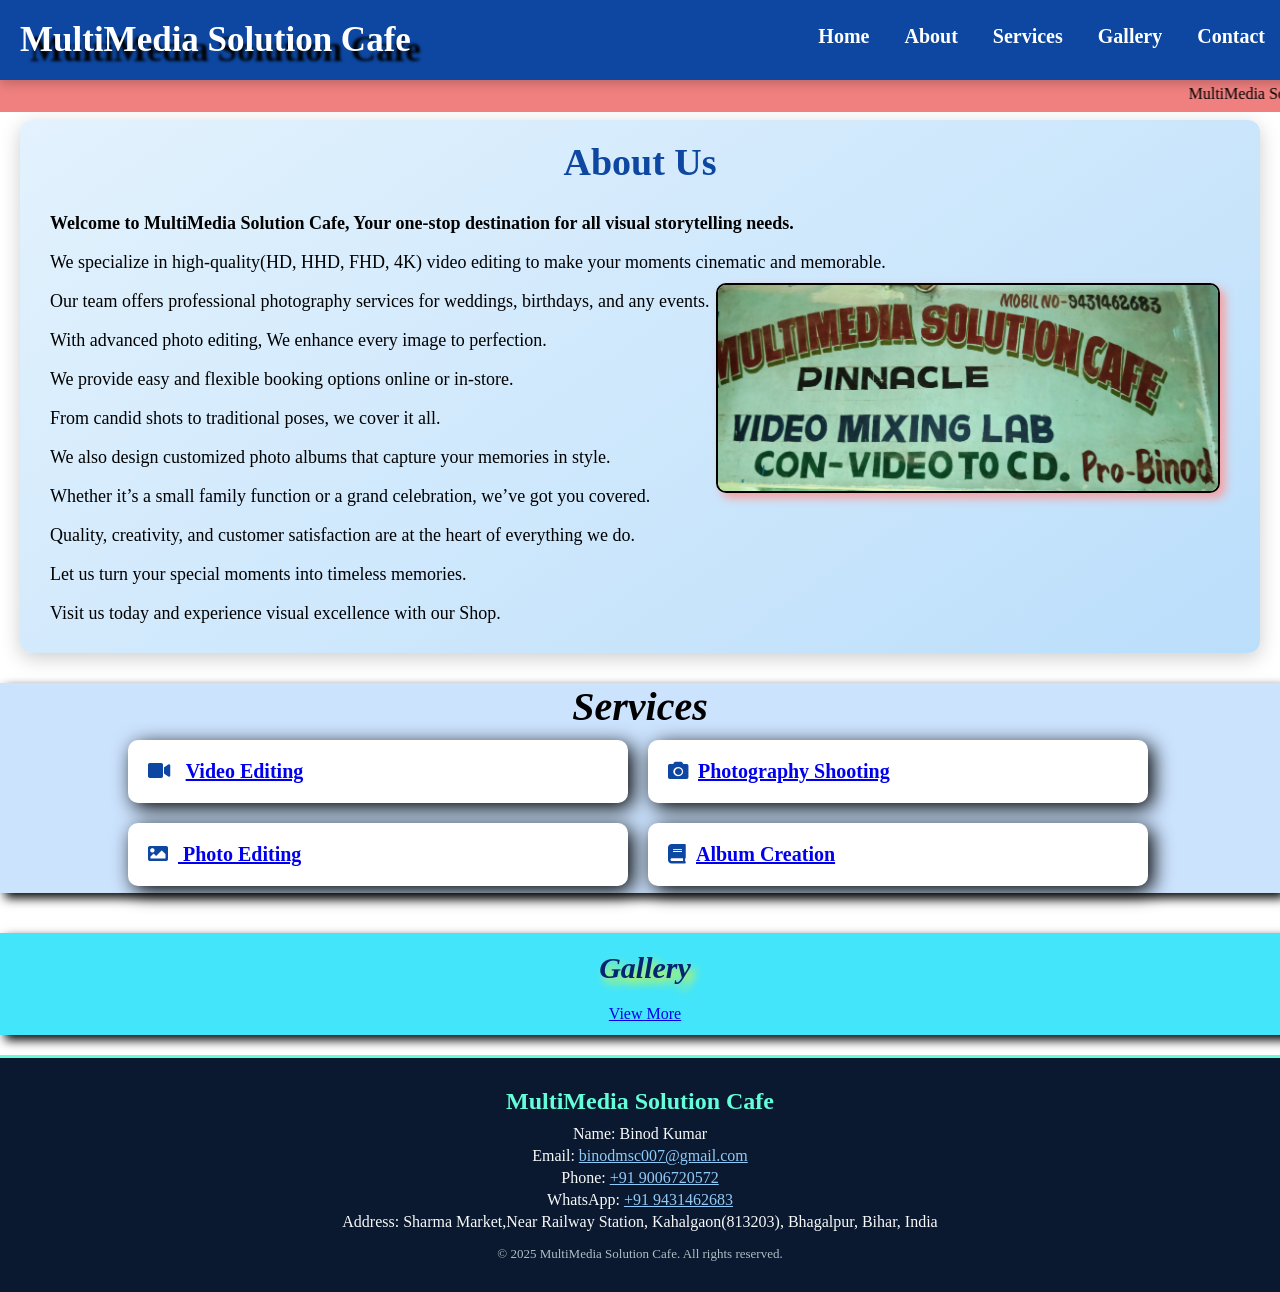
==== index.html @ 12f23d1a "Add files via upload" ====
<!DOCTYPE html>
<html lang="en">
<head>
    <meta charset="UTF-8">
    <meta name="viewport" content="width=device-width, initial-scale=1.0">
    <title>MultiMedia Solution Cafe</title>
    <link rel="stylesheet" href="https://cdnjs.cloudflare.com/ajax/libs/font-awesome/5.15.3/css/all.min.css"/>
</head>
<style>
    /* Reset default browser styles */
* {
    top: 0px;
    padding: 0px;
    margin: 0px;
}

/* Full width for body */
body {
    width: 100%;
}

/* Navigation bar styles */
.nav {
    width: 100%;
    background-color: rgb(3, 52, 119);
    padding: 20px;
    display: flex;
    justify-content: space-between;
    position: fixed;
    background-color: #0d47a1; /* Overwrites previous background */
    box-shadow: 0 4px 10px rgba(0,0,0,0.2);
    z-index: 1000;
}

/* Navigation links container */
ul {
    list-style: none;
    display: flex;
    margin: 0 0px;
}

/* Each nav list item */
li {
    justify-content: center;
    align-items: center;
    margin-top: 5px;
    margin-right: 35px;
    font-size: 20px;
    font-weight: 600;
    transition: none 0.2s ease;
}

/* Nav links style */
.nav ul a {
    list-style: none;
    text-decoration: none;
    color: white;
}

/* Hamburger menu icon for small screens */
.menu {
    display: flex;
    justify-content: center;
    margin-top: 5px;
    font: 600;
    font-size: 35px;
}

/* About section container */
.about {
  margin: 120px 20px 30px 20px;
  background: linear-gradient(145deg, #e3f2fd, #bbdefb); /* Soft blue gradient */
  border-radius: 12px;
  padding: 20px;
  box-shadow: 0 5px 20px rgba(0,0,0,0.2);
}

/* About section heading */
.about h3 {
  text-align: center;
  font-size: 38px;
  color: #0d47a1;
  margin-bottom: 20px;
}

/* Paragraph text in About section */
.about-content p {
  font-size: 18px;
  font-style: normal;
  padding: 6px 10px;
  line-height: 1.5;
}

/* About image styling */
.about-img {
    width: 100%;
    height: 100%;
    border-radius: 10px;
    border: 2px solid rgb(0, 0, 0);
    box-shadow: 5px 5px 10px rgb(251, 158, 158);
    object-fit: contain;
}

/* Desktop-specific styles */
@media (min-width:1000px) {

    /* Hover effect for nav links */
    .nav ul a:hover {
        border-radius: 20px;
        color: black;
        background-color: white;
        padding: 5px;
        margin: 5px;
    }

    /* Hide hamburger menu */
    .menu {
        display: flex;
        justify-content: center;
        margin-top: 5px;
        font: 600;
        font-size: 35px;
        visibility: hidden;
    }

    /* Hide the menu checkbox */
    #click {
        visibility: hidden;
    }

    /* Hide short name and show long name on large screens */
    .short-lname {
        color: white;
        font-size: 35px;
        text-shadow: 10px 10px 3px black;
        font-weight: 800;
        visibility: hidden;
    }

    .long-lname {
        color: white;
        font-size: 35px;
        text-shadow: 10px 10px 3px black;
        font-weight: 800;
    }

    /* Adjust image position for large screens */
    .about-img {
        width: 500px;
        height: 100%;
        display: flex;
        float: right;
        margin-top: -350px;
        margin-right: 20px;
    }
}

/* Tablet and mobile-specific styles */
@media (max-width:900px) {

    /* Show short name only */
    .short-lname {
        position: absolute;
        margin-top: 20px;
        color: white;
        font-size: 35px;
        text-shadow: 10px 10px 3px black;
        font-weight: 800;
    }

    .long-lname {
        visibility: hidden;
    }

    /* Show nav links as vertical menu */
    .nav ul {
        position: fixed;
        background: none;
        background-color: rgb(28, 28, 28);
        width: 100%;
        height: 100vh;
        display: block;
        margin-top: -400px; /* hidden initially */
        margin-left: -20px;
        padding: 5px;
        justify-content: center;
        align-items: center;
        transition: all 0.5s ease;
    }

    /* Mobile nav links styling */
    li {
        font-size: 30px;
        padding: 20px;
        display: flex;
        width: 100%;
        transition: all 0.5s ease;
    }

    /* Hover effect for mobile menu items */
    li:hover {
        a {
            color: black;
        }
        background-color: rgb(160, 219, 225);
        background-blend-mode: lighten;
    }

    /* Hamburger icon style */
    .menu {
        margin-right: 100px;
        margin-top: 5px;
        font: 600;
        font-size: 35px;
    }

    /* When menu is toggled open */
    #click:checked ~ ul {
        margin-top: 80px;
    }

    /* Hide the checkbox */
    #click {
        visibility: hidden;
    }

    /* Change hamburger icon to 'X' */
    #click:checked ~ .menu i:before {
        content: "\f00d"; /* Font Awesome 'times' icon */
    }
}

/* Footer styling */
.footer {
  background-color: #0a192f;
  color: #f8f9fa;
  padding: 30px 10px;
  text-align: center;
  border-top: 3px solid #64ffda;
}

/* Footer content layout */
.footer-content {
  max-width: 800px;
  margin: auto;
}

/* Footer title text */
.footer-title {
  font-size: 24px;
  margin-bottom: 10px;
  color: #64ffda;
}

/* Paragraphs inside footer */
.footer-content p {
  font-size: 16px;
  margin: 4px 0;
}

/* Footer links */
.footer-content a {
  color: #90caf9;
}

/* Bottom copyright area */
.footer-bottom {
  margin-top: 15px;
  font-size: 13px;
  color: #b0bec5;
}

/* Marquee area under nav */
.about-us {
    background-color: lightcoral;
    position: fixed;
    margin-top: 80px;
    width: 100%;
    padding: 5px;
}

/* Gallery preview section */
.gallery {
    text-align: center;
    background-color: #3de5fbf6;
    width: 100%;
    margin-top: 40px;
    box-shadow: 5px 5px 10px black;
    padding: 5px;
    line-height: 2;
    margin-bottom: 20px;
}

/* Gallery heading */
.gallery h3 {
    display: flex;
    justify-content: center;
    text-shadow: 5px 5px 10px yellow;
    gap: 20px;
    text-align: center;
    font-size: 30px;
    color: rgb(5, 37, 112);
    font-family: serif;
    font-weight: 600;
    font-style: italic;
}

/* Services section */
.services {
    margin-top: 20px;
    width: 100%;
    height: 210px;
    box-shadow: 5px 5px 10px black;
    background-color: #93c4fd77;
}

/* Services heading */
.services h3 {
    font-size: 40px;
    text-align: center;
    font-family: serif;
    font-weight: 600;
    font-style: italic;
    margin-bottom: 5px;
}

/* Grid layout for service tabs */
.tabs {
    margin-top: 10px;
    display: grid;
    grid-template-columns: repeat(auto-fit, minmax(320px, 1fr));
    gap: 20px;
}

/* Individual service card */
.tabs-content {
  background-color: white;
  padding: 20px;
  border-radius: 10px;
  text-align: left;
  box-shadow: 5px 5px 20px rgba(0,0,0);
  font-weight: 600;
  font-size: 20px;
  transition: 0.5s;
}

/* Icons inside service cards */
.tabs-content i {
  margin-right: 10px;
  color: #0d47a1;
}

/* Adjust layout for larger screens */
@media (min-width:500px) {
    .tabs {
        margin-left: 10%;
        height: 50px;
    }

    .tabs {
        margin-top: 10px;
        display: grid;
        grid-template-columns: repeat(auto-fit, minmax(500px, 500px));
        gap: 20px;
    }
}

/* Increase service height for small screens */
@media (max-width:1134px) {
    .services {
        height: 380px;
    }
}

/* Hover effect for services */
.tabs-content:hover {
    background-color: rgb(11, 242, 92);
    cursor: grab;
}

/* Adjust font sizes for small devices */
@media (max-width: 500px) {
  .about-content p {
    font-size: 16px;
  }
  .footer-title {
    font-size: 20px;
  }
}


@media (max-width: 768px) {
            .nav ul {
                display: none;
                flex-direction: column;
                background-color: #1c1c1c;
                position: absolute;
                top: 60px;
                left: 0;
                width: 100%;
            }

            .menu {
                display: block;
                color: white;
                font-size: 28px;
                cursor: pointer;
            }

            #click:checked ~ ul {
                display: flex;
            }

            .long-lname {
                display: none;
            }

            .short-lname {
                display: block;
                color: white;
                font-size: 28px;
                font-weight: 800;
            }
        }

        @media (max-width: 500px) {
            .about-content p {
                font-size: 16px;
            }
            .footer-title {
                font-size: 20px;
            }
        }

</style>
<body>
    <header id="Home">
        <div class="about-us" >
            <marquee behavior="" direction="left">MultiMedia Solution Cafe offers a variety of video and photo editing and mixing services as per your needs. </marquee>
        </div>
        <div class="about" id="about">
            <h3>About Us</h3>
            <div class="about-content">
                <p><b>Welcome to MultiMedia Solution Cafe, Your one-stop destination for all visual storytelling needs.</b></p>
                <p>We specialize in high-quality(HD, HHD, FHD, 4K) video editing to make your moments cinematic and memorable.</p>    
                <p>Our team offers professional photography services for weddings, birthdays, and any events.</p>  
                <p>With advanced photo editing, We enhance every image to perfection.</p>   
                <p>We provide easy and flexible booking options online or in-store.</p>    
                <p> From candid shots to traditional poses, we cover it all.</p>   
                <p>We also design customized photo albums that capture your memories in style.</p>    
                <p>Whether it’s a small family function or a grand celebration, we’ve got you covered.</p>    
                <p>Quality, creativity, and customer satisfaction are at the heart of everything we do.</p>    
                <p>Let us turn your special moments into timeless memories.</p>    
                <p>Visit us today and experience visual excellence with our Shop.</p>
            </div>
            <img src="about-photo.jpg" alt="shop-photo" class="about-img">
        </div>
        <div class="nav">
            <h3 class="long-lname">MultiMedia Solution Cafe</h3>
            <h3 class="short-lname">MSC</h3>
            <input type="checkbox" id="click">
            <label for="click" class="menu">
                <i style="cursor: pointer;" class="fas fa-bars"></i>
            </label>
            <ul style="cursor: pointer;">
                <li><a href="#home" id="link-content">Home</a></li>
                <li><a href="#about" id="link-content">About</a></li>
                <li><a href="#services" id="link-content">Services</a></li>
                <li><a href="gallery.html" id="link-content">Gallery</a></li>
                <li><a href="#contact" id="link-content">Contact</a></li>
            </ul>
        </div>
    </header>
    <main>
        

        <section class="services" id="services">
            <h3>Services</h3>
            <div class="tabs">
                <div class="tabs-content"><i class="fas fa-video"></i> <a href="gallery.html">Video Editing</a></div>
                <div class="tabs-content"><i class="fas fa-camera"></i><a href="gallery.html">Photography Shooting</a></div>
                <div class="tabs-content"><i class="fas fa-image"></i><a href="gallery.html"> Photo Editing</a></div>
                <div class="tabs-content"><i class="fas fa-book"></i><a href="gallery.html">Album Creation</a></div>

            </div>

        </section>
    </main>
    <div class="gallery">
        <h3>Gallery</h3>
        <a href="gallery.html">View More</a>
    </div>



    <footer class="footer" id="contact">
        <div class="footer-content">
            <h2 class="footer-title">MultiMedia Solution Cafe</h2>
            <p>Name: Binod Kumar</p>
            <p>Email: <a href="mailto:binodmsc007@gmail.com">binodmsc007@gmail.com</a></p>
            <p>Phone: <a href="tel:+919006720572">+91 9006720572</a></p>
            <p>WhatsApp: <a href="https://wa.me/919431462683" target="_blank" >+91 9431462683</a></p>
            <p>Address: Sharma Market,Near Railway Station, Kahalgaon(813203), Bhagalpur, Bihar, India</p>
        </div>
        <div class="footer-bottom">
            <p>&copy; 2025 MultiMedia Solution Cafe. All rights reserved.</p>
        </div>
    </footer>
</body>
</html>
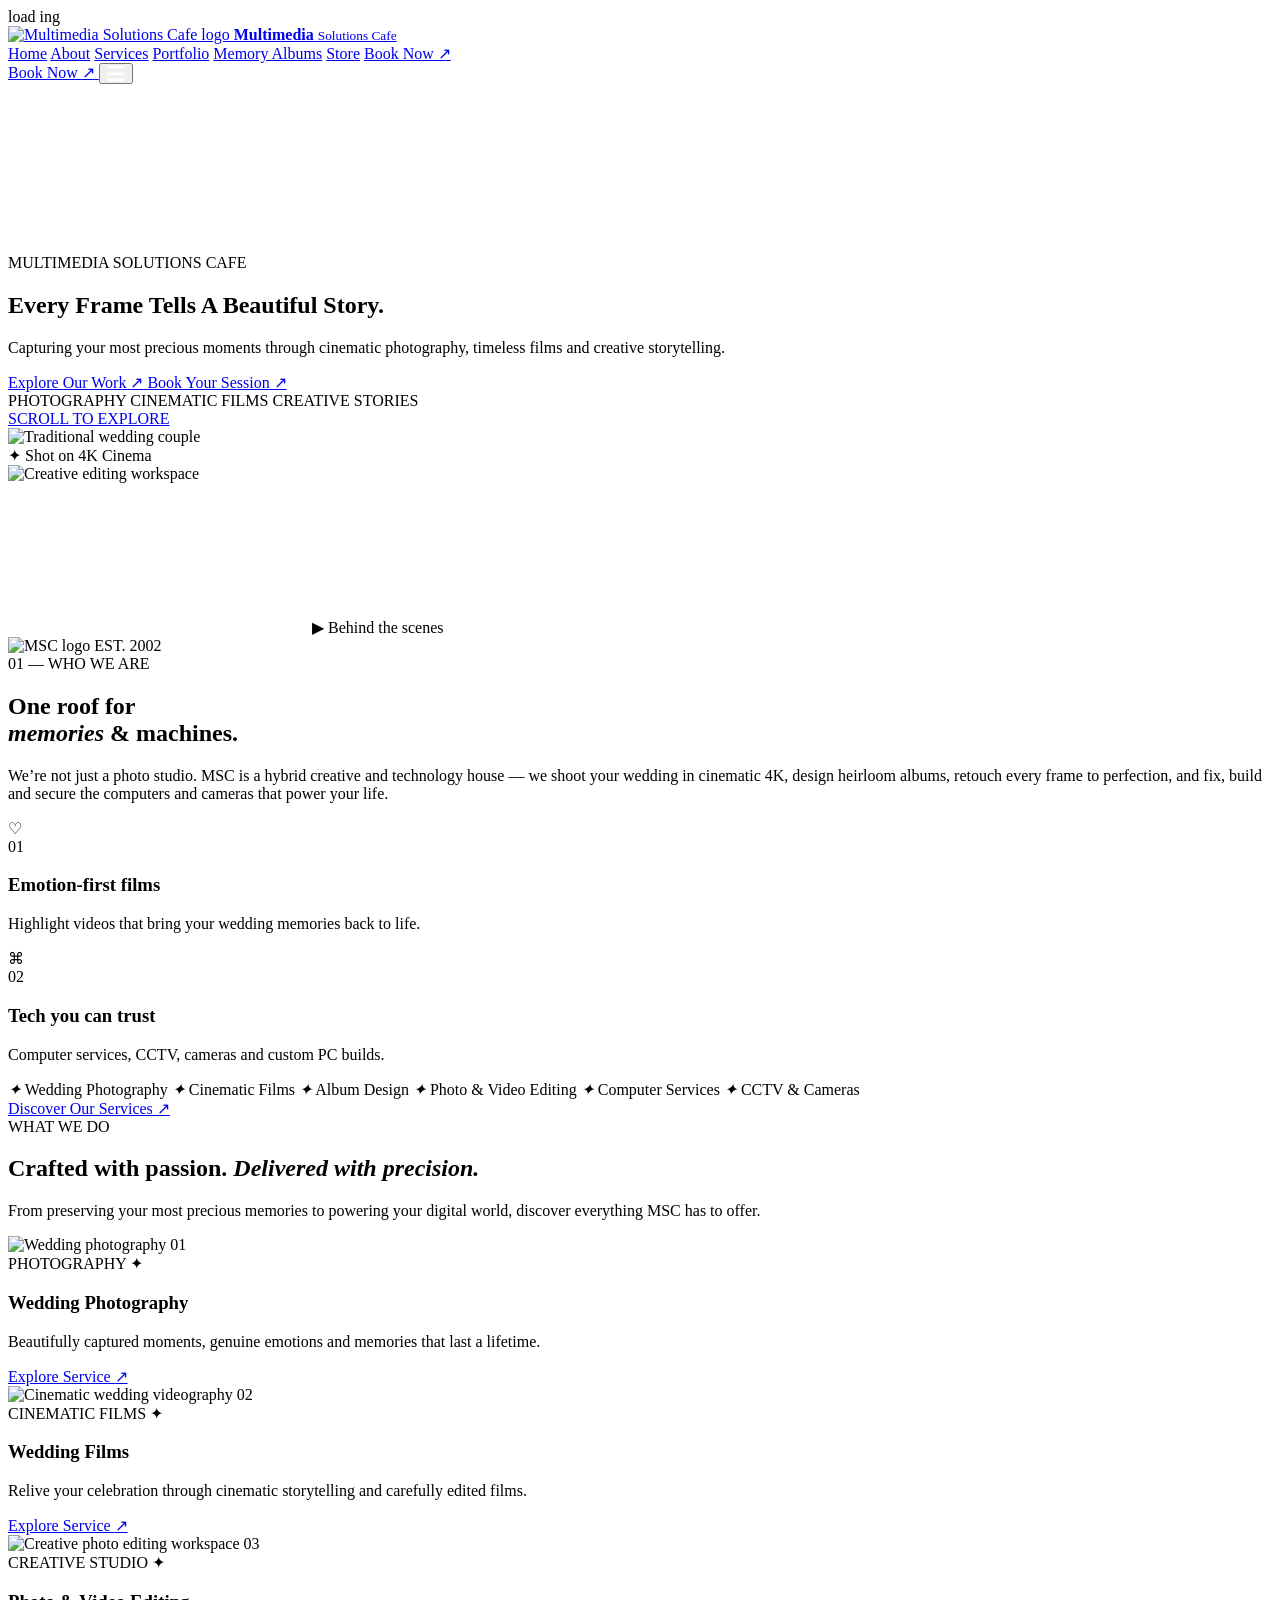
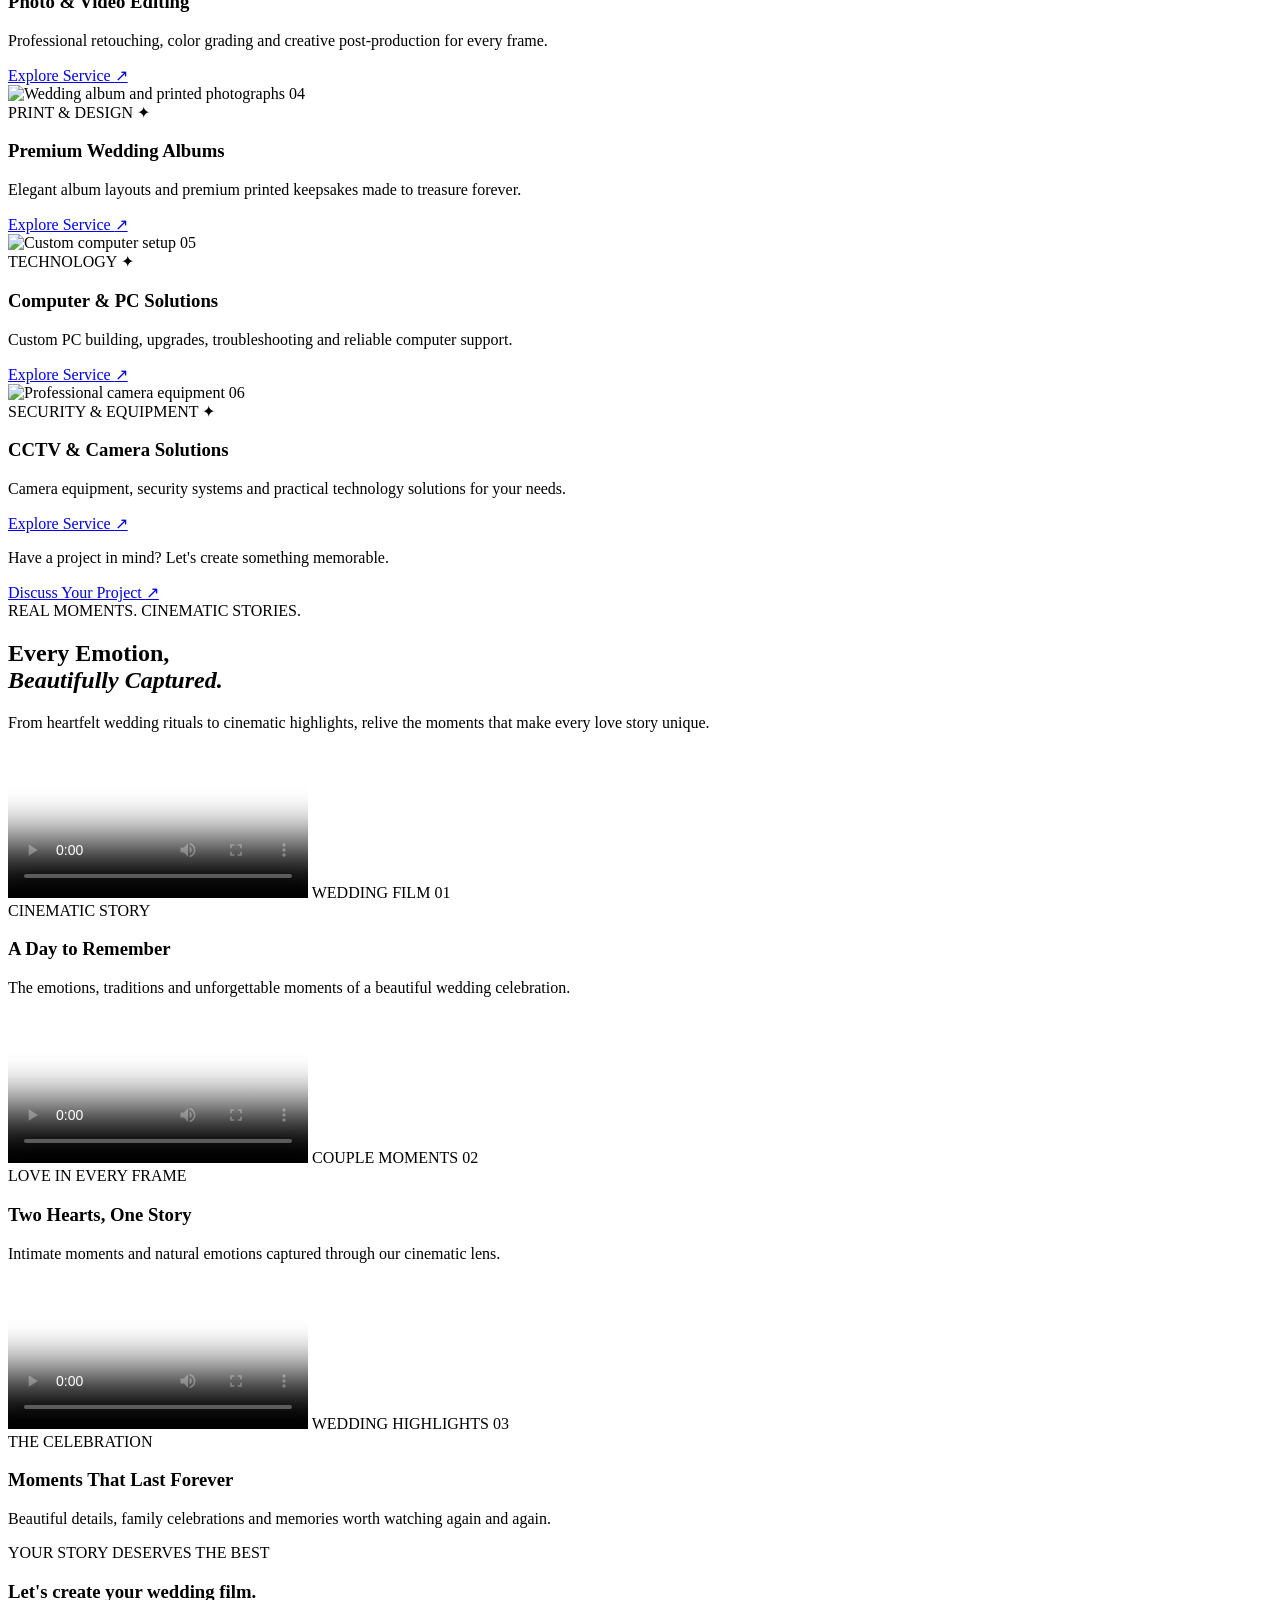
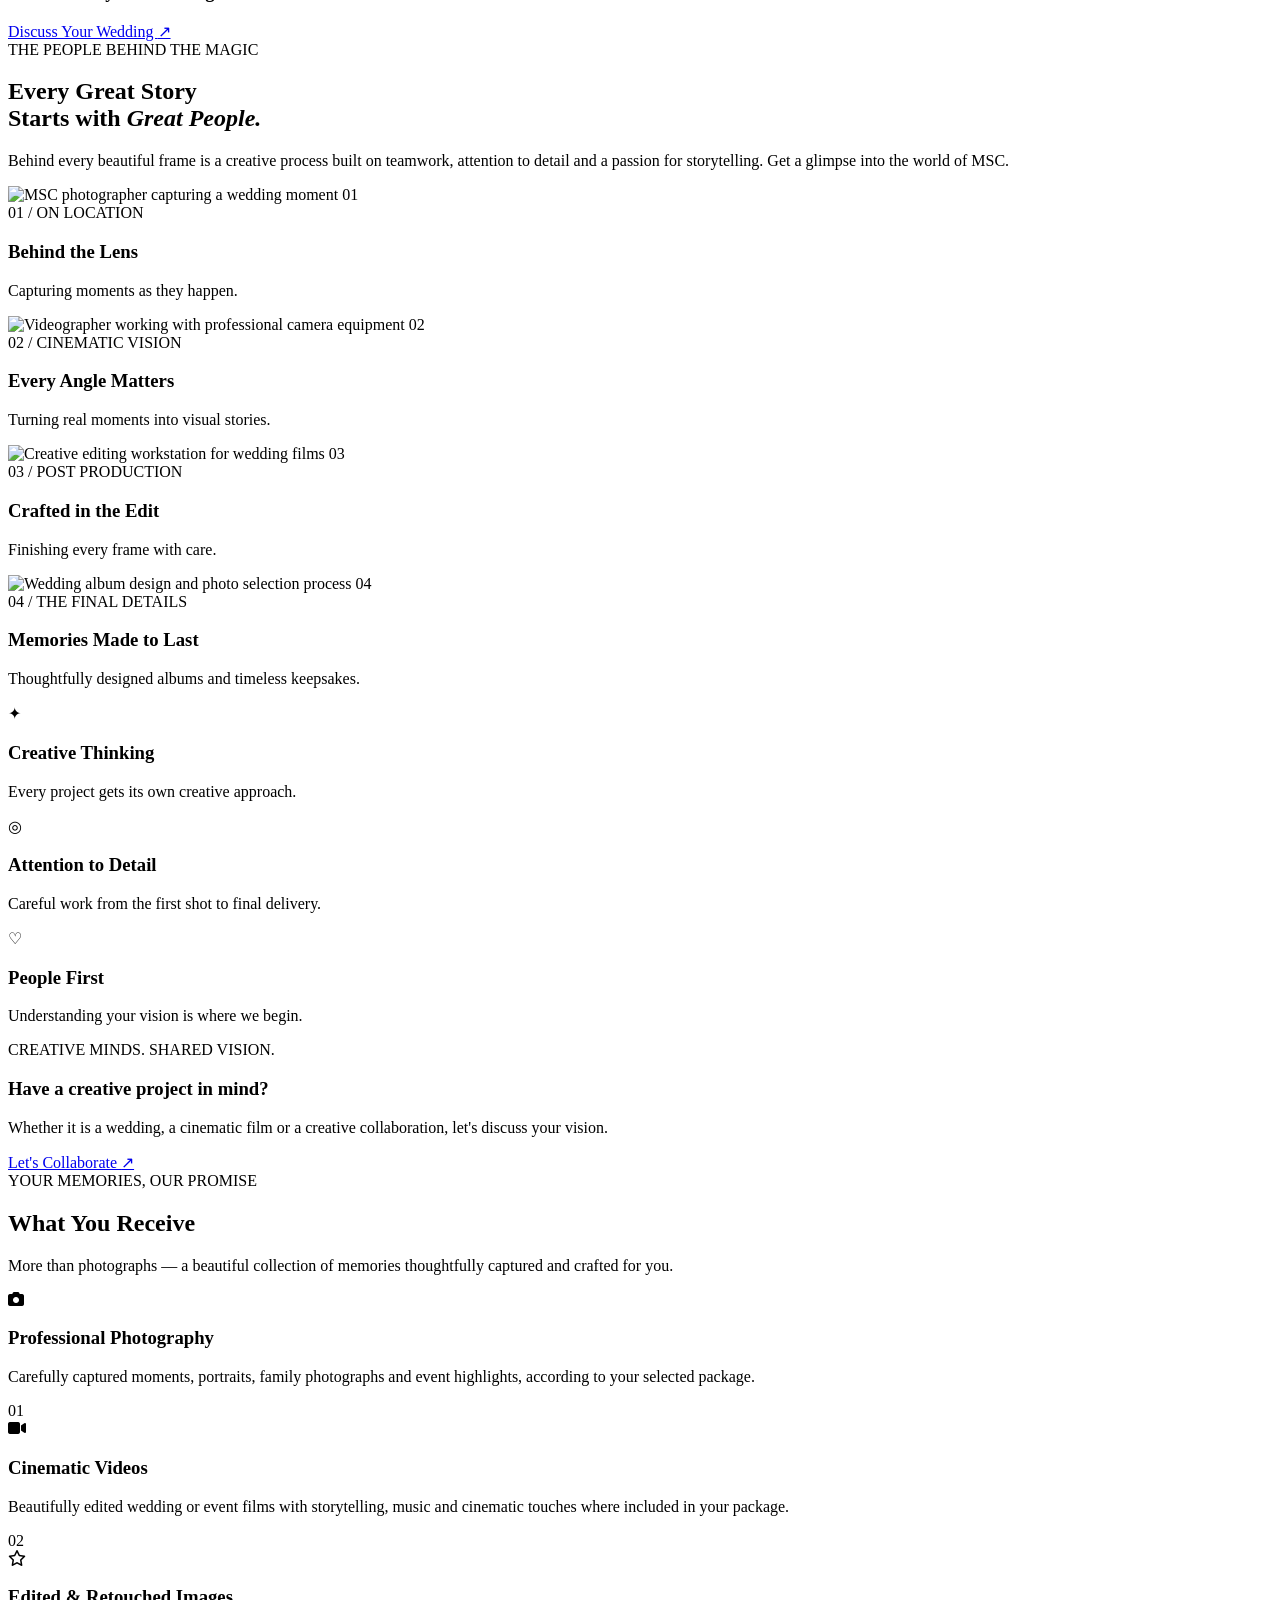
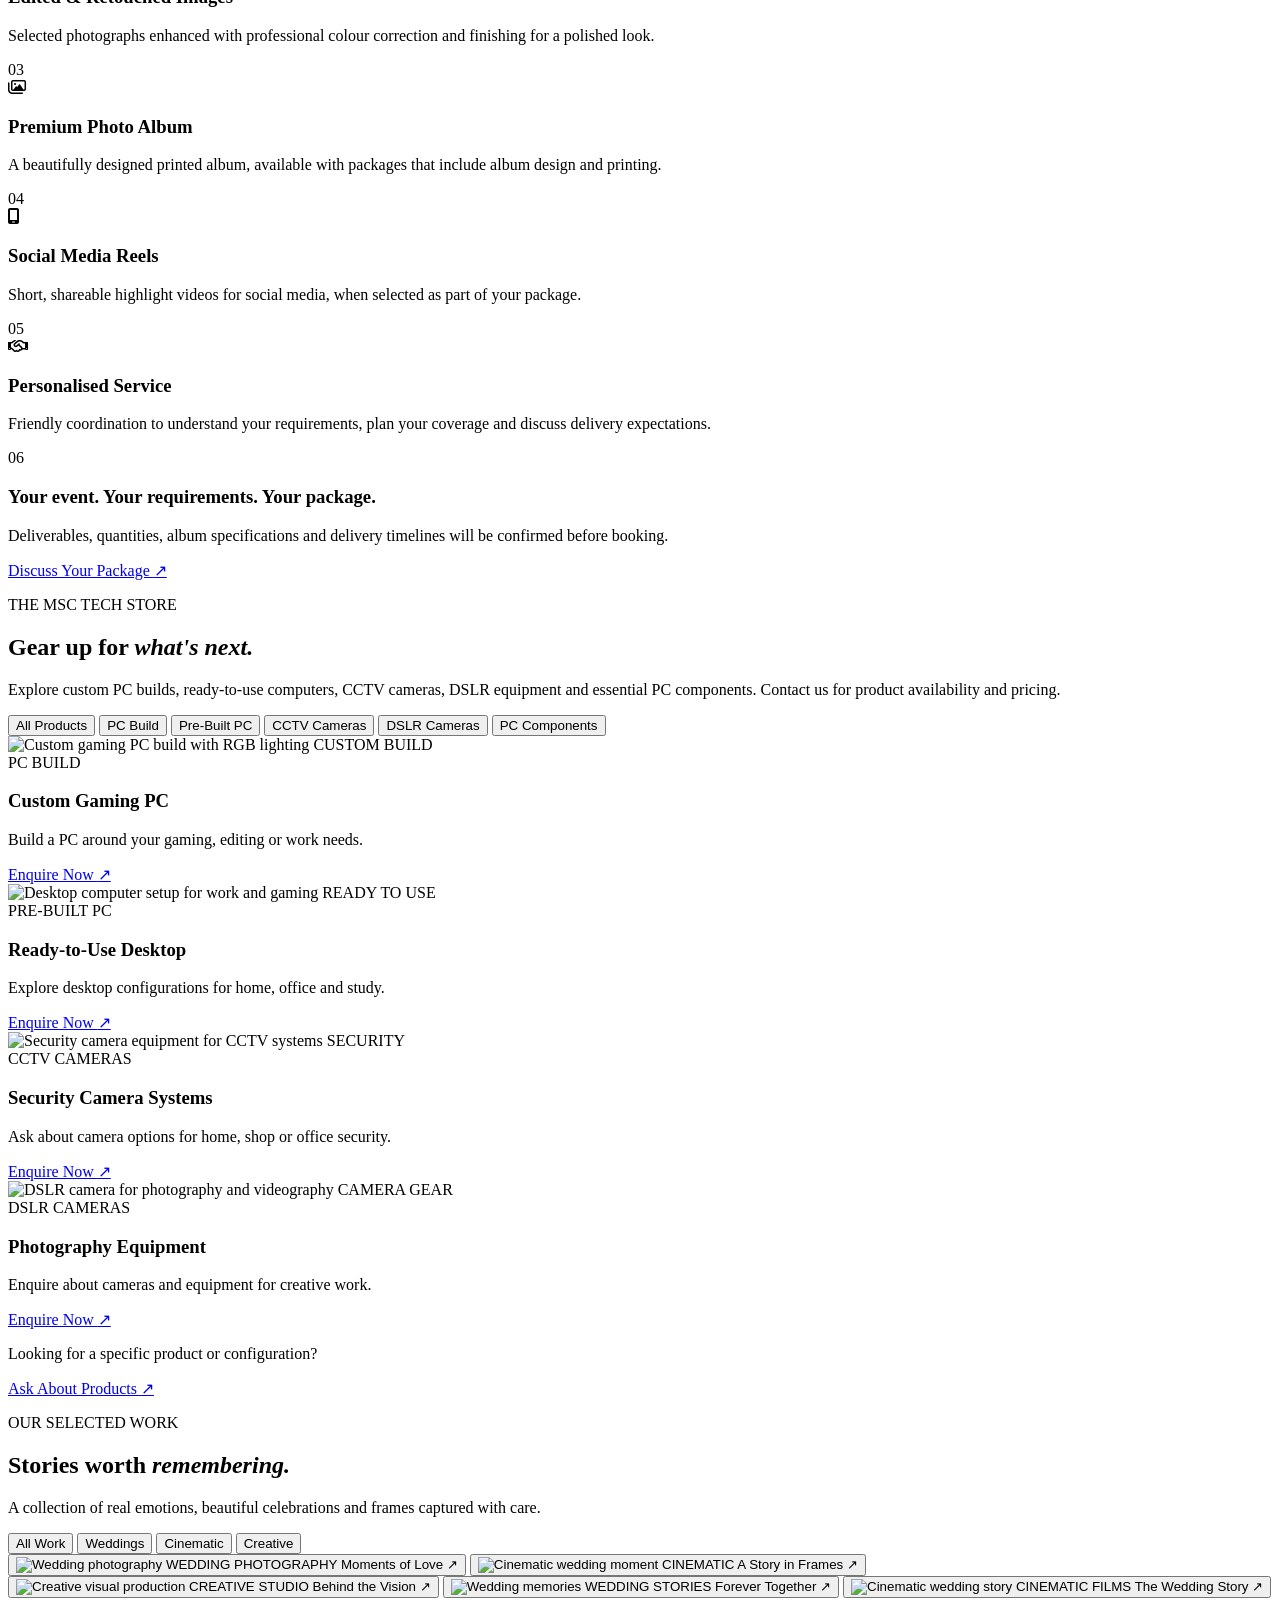
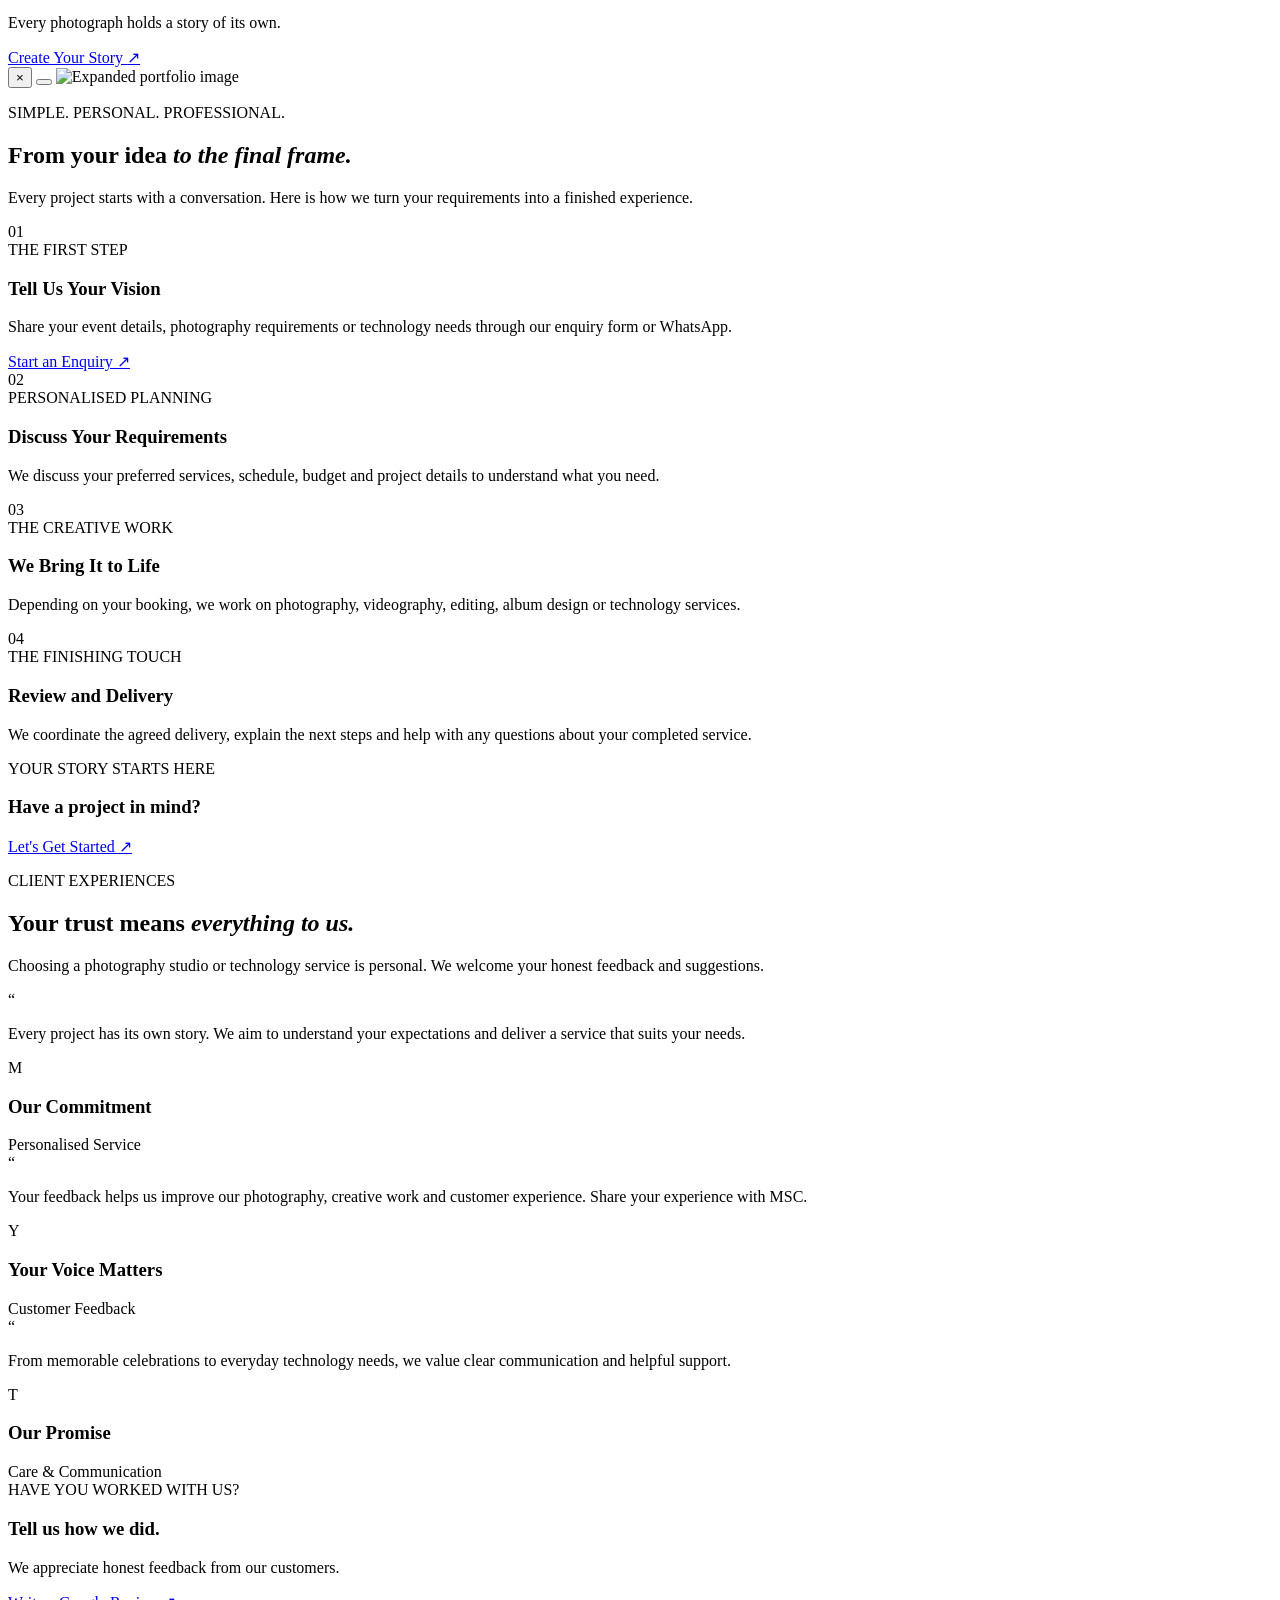
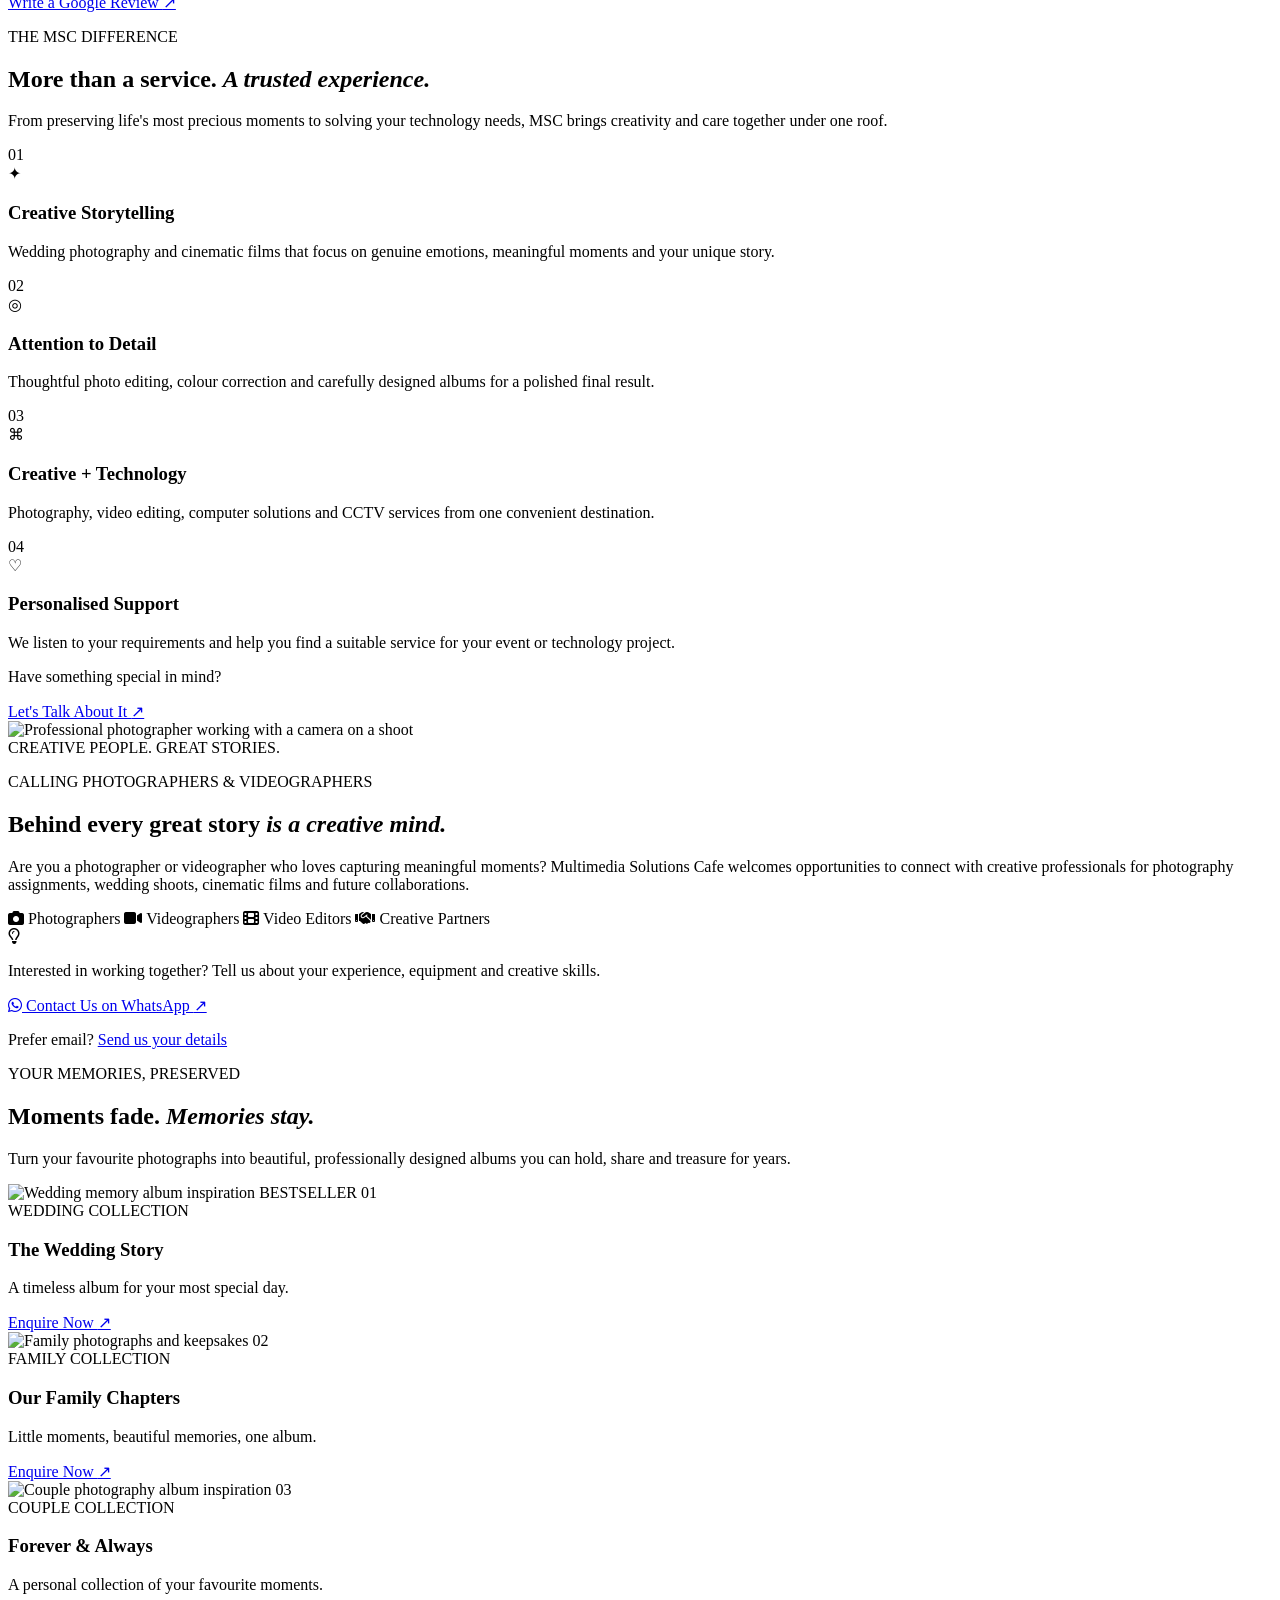
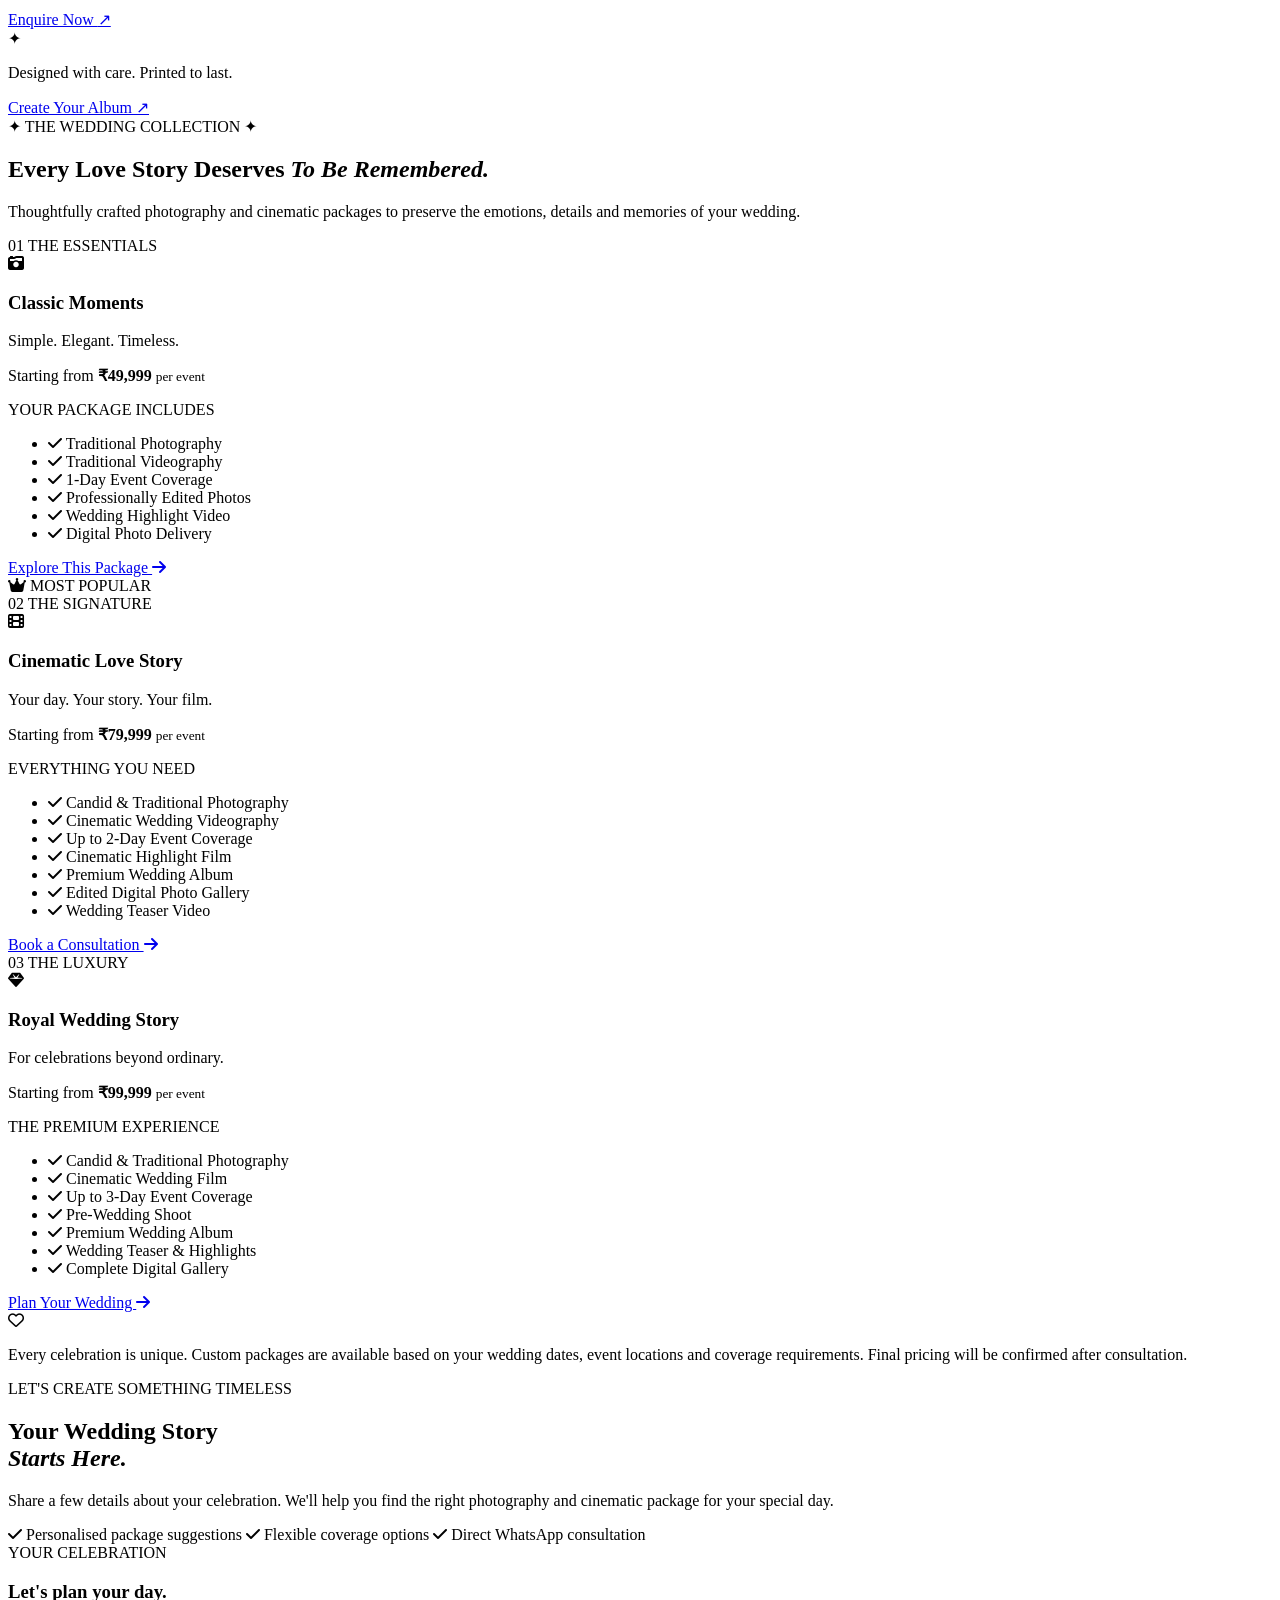
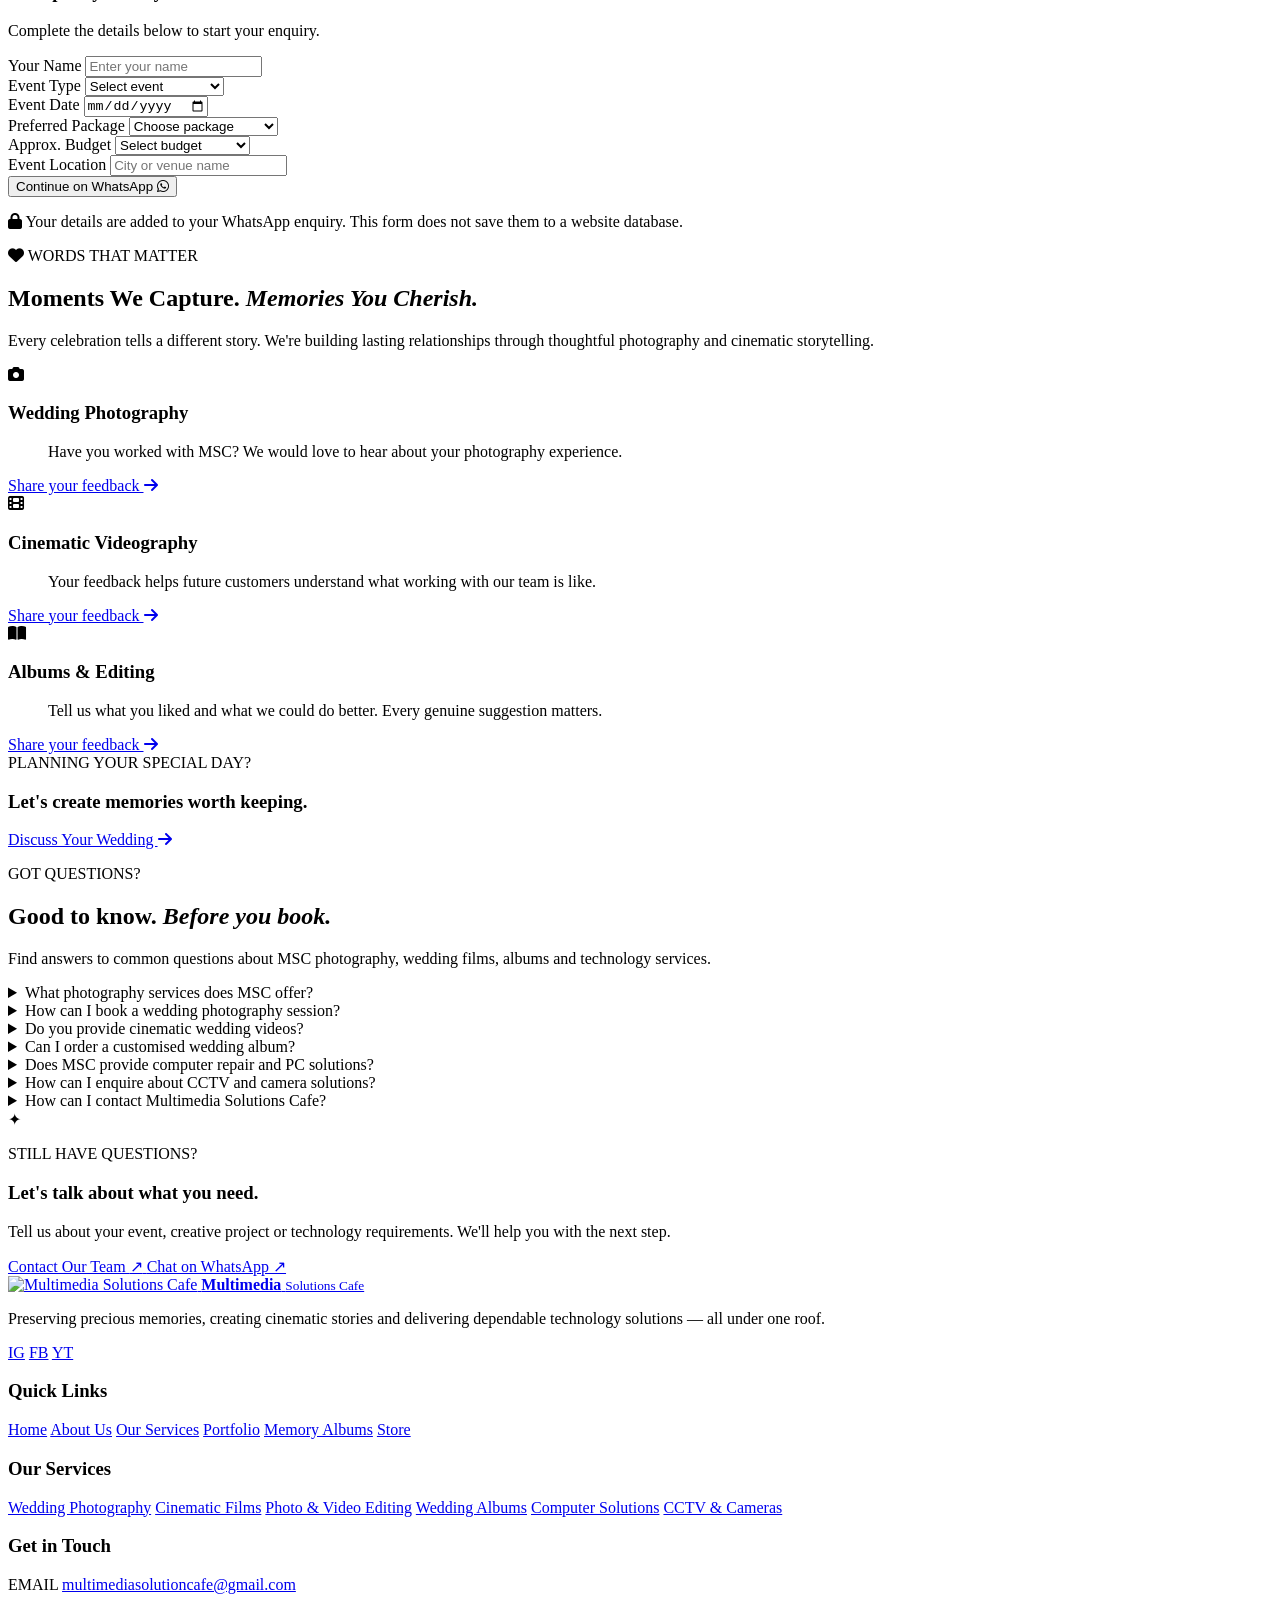
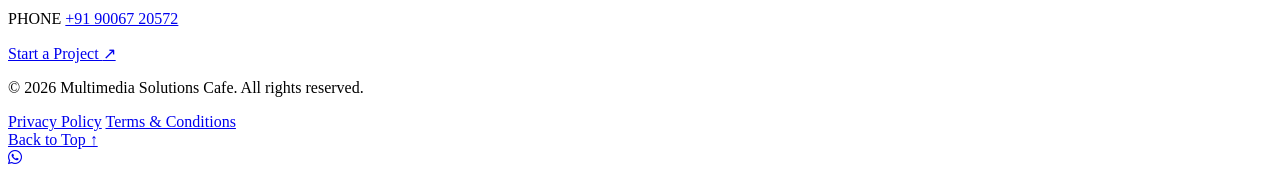
==== commit b21789e9: "Add files via upload" ====
--- a/index.html
+++ b/index.html
@@ -1,510 +1,2400 @@
-<!DOCTYPE html>
-<html lang="en">
-<head>
-    <meta charset="UTF-8">
-    <meta name="viewport" content="width=device-width, initial-scale=1.0">
-    <title>MultiMedia Solution Cafe</title>
-    <link rel="stylesheet" href="https://cdnjs.cloudflare.com/ajax/libs/font-awesome/5.15.3/css/all.min.css"/>
-</head>
-<style>
-    /* Reset default browser styles */
-* {
-    top: 0px;
-    padding: 0px;
-    margin: 0px;
-}
-
-/* Full width for body */
-body {
-    width: 100%;
-}
-
-/* Navigation bar styles */
-.nav {
-    width: 100%;
-    background-color: rgb(3, 52, 119);
-    padding: 20px;
-    display: flex;
-    justify-content: space-between;
-    position: fixed;
-    background-color: #0d47a1; /* Overwrites previous background */
-    box-shadow: 0 4px 10px rgba(0,0,0,0.2);
-    z-index: 1000;
-}
-
-/* Navigation links container */
-ul {
-    list-style: none;
-    display: flex;
-    margin: 0 0px;
-}
-
-/* Each nav list item */
-li {
-    justify-content: center;
-    align-items: center;
-    margin-top: 5px;
-    margin-right: 35px;
-    font-size: 20px;
-    font-weight: 600;
-    transition: none 0.2s ease;
-}
-
-/* Nav links style */
-.nav ul a {
-    list-style: none;
-    text-decoration: none;
-    color: white;
-}
-
-/* Hamburger menu icon for small screens */
-.menu {
-    display: flex;
-    justify-content: center;
-    margin-top: 5px;
-    font: 600;
-    font-size: 35px;
-}
-
-/* About section container */
-.about {
-  margin: 120px 20px 30px 20px;
-  background: linear-gradient(145deg, #e3f2fd, #bbdefb); /* Soft blue gradient */
-  border-radius: 12px;
-  padding: 20px;
-  box-shadow: 0 5px 20px rgba(0,0,0,0.2);
-}
-
-/* About section heading */
-.about h3 {
-  text-align: center;
-  font-size: 38px;
-  color: #0d47a1;
-  margin-bottom: 20px;
-}
-
-/* Paragraph text in About section */
-.about-content p {
-  font-size: 18px;
-  font-style: normal;
-  padding: 6px 10px;
-  line-height: 1.5;
-}
-
-/* About image styling */
-.about-img {
-    width: 100%;
-    height: 100%;
-    border-radius: 10px;
-    border: 2px solid rgb(0, 0, 0);
-    box-shadow: 5px 5px 10px rgb(251, 158, 158);
-    object-fit: contain;
-}
-
-/* Desktop-specific styles */
-@media (min-width:1000px) {
-
-    /* Hover effect for nav links */
-    .nav ul a:hover {
-        border-radius: 20px;
-        color: black;
-        background-color: white;
-        padding: 5px;
-        margin: 5px;
-    }
-
-    /* Hide hamburger menu */
-    .menu {
-        display: flex;
-        justify-content: center;
-        margin-top: 5px;
-        font: 600;
-        font-size: 35px;
-        visibility: hidden;
-    }
-
-    /* Hide the menu checkbox */
-    #click {
-        visibility: hidden;
-    }
-
-    /* Hide short name and show long name on large screens */
-    .short-lname {
-        color: white;
-        font-size: 35px;
-        text-shadow: 10px 10px 3px black;
-        font-weight: 800;
-        visibility: hidden;
-    }
-
-    .long-lname {
-        color: white;
-        font-size: 35px;
-        text-shadow: 10px 10px 3px black;
-        font-weight: 800;
-    }
-
-    /* Adjust image position for large screens */
-    .about-img {
-        width: 500px;
-        height: 100%;
-        display: flex;
-        float: right;
-        margin-top: -350px;
-        margin-right: 20px;
-    }
-}
-
-/* Tablet and mobile-specific styles */
-@media (max-width:900px) {
-
-    /* Show short name only */
-    .short-lname {
-        position: absolute;
-        margin-top: 20px;
-        color: white;
-        font-size: 35px;
-        text-shadow: 10px 10px 3px black;
-        font-weight: 800;
-    }
-
-    .long-lname {
-        visibility: hidden;
-    }
-
-    /* Show nav links as vertical menu */
-    .nav ul {
-        position: fixed;
-        background: none;
-        background-color: rgb(28, 28, 28);
-        width: 100%;
-        height: 100vh;
-        display: block;
-        margin-top: -400px; /* hidden initially */
-        margin-left: -20px;
-        padding: 5px;
-        justify-content: center;
-        align-items: center;
-        transition: all 0.5s ease;
-    }
-
-    /* Mobile nav links styling */
-    li {
-        font-size: 30px;
-        padding: 20px;
-        display: flex;
-        width: 100%;
-        transition: all 0.5s ease;
-    }
-
-    /* Hover effect for mobile menu items */
-    li:hover {
-        a {
-            color: black;
-        }
-        background-color: rgb(160, 219, 225);
-        background-blend-mode: lighten;
-    }
-
-    /* Hamburger icon style */
-    .menu {
-        margin-right: 100px;
-        margin-top: 5px;
-        font: 600;
-        font-size: 35px;
-    }
-
-    /* When menu is toggled open */
-    #click:checked ~ ul {
-        margin-top: 80px;
-    }
-
-    /* Hide the checkbox */
-    #click {
-        visibility: hidden;
-    }
-
-    /* Change hamburger icon to 'X' */
-    #click:checked ~ .menu i:before {
-        content: "\f00d"; /* Font Awesome 'times' icon */
-    }
-}
-
-/* Footer styling */
-.footer {
-  background-color: #0a192f;
-  color: #f8f9fa;
-  padding: 30px 10px;
-  text-align: center;
-  border-top: 3px solid #64ffda;
-}
-
-/* Footer content layout */
-.footer-content {
-  max-width: 800px;
-  margin: auto;
-}
-
-/* Footer title text */
-.footer-title {
-  font-size: 24px;
-  margin-bottom: 10px;
-  color: #64ffda;
-}
-
-/* Paragraphs inside footer */
-.footer-content p {
-  font-size: 16px;
-  margin: 4px 0;
-}
-
-/* Footer links */
-.footer-content a {
-  color: #90caf9;
-}
-
-/* Bottom copyright area */
-.footer-bottom {
-  margin-top: 15px;
-  font-size: 13px;
-  color: #b0bec5;
-}
-
-/* Marquee area under nav */
-.about-us {
-    background-color: lightcoral;
-    position: fixed;
-    margin-top: 80px;
-    width: 100%;
-    padding: 5px;
-}
-
-/* Gallery preview section */
-.gallery {
-    text-align: center;
-    background-color: #3de5fbf6;
-    width: 100%;
-    margin-top: 40px;
-    box-shadow: 5px 5px 10px black;
-    padding: 5px;
-    line-height: 2;
-    margin-bottom: 20px;
-}
-
-/* Gallery heading */
-.gallery h3 {
-    display: flex;
-    justify-content: center;
-    text-shadow: 5px 5px 10px yellow;
-    gap: 20px;
-    text-align: center;
-    font-size: 30px;
-    color: rgb(5, 37, 112);
-    font-family: serif;
-    font-weight: 600;
-    font-style: italic;
-}
-
-/* Services section */
-.services {
-    margin-top: 20px;
-    width: 100%;
-    height: 210px;
-    box-shadow: 5px 5px 10px black;
-    background-color: #93c4fd77;
-}
-
-/* Services heading */
-.services h3 {
-    font-size: 40px;
-    text-align: center;
-    font-family: serif;
-    font-weight: 600;
-    font-style: italic;
-    margin-bottom: 5px;
-}
-
-/* Grid layout for service tabs */
-.tabs {
-    margin-top: 10px;
-    display: grid;
-    grid-template-columns: repeat(auto-fit, minmax(320px, 1fr));
-    gap: 20px;
-}
-
-/* Individual service card */
-.tabs-content {
-  background-color: white;
-  padding: 20px;
-  border-radius: 10px;
-  text-align: left;
-  box-shadow: 5px 5px 20px rgba(0,0,0);
-  font-weight: 600;
-  font-size: 20px;
-  transition: 0.5s;
-}
-
-/* Icons inside service cards */
-.tabs-content i {
-  margin-right: 10px;
-  color: #0d47a1;
-}
-
-/* Adjust layout for larger screens */
-@media (min-width:500px) {
-    .tabs {
-        margin-left: 10%;
-        height: 50px;
-    }
-
-    .tabs {
-        margin-top: 10px;
-        display: grid;
-        grid-template-columns: repeat(auto-fit, minmax(500px, 500px));
-        gap: 20px;
-    }
-}
-
-/* Increase service height for small screens */
-@media (max-width:1134px) {
-    .services {
-        height: 380px;
-    }
-}
-
-/* Hover effect for services */
-.tabs-content:hover {
-    background-color: rgb(11, 242, 92);
-    cursor: grab;
-}
-
-/* Adjust font sizes for small devices */
-@media (max-width: 500px) {
-  .about-content p {
-    font-size: 16px;
-  }
-  .footer-title {
-    font-size: 20px;
-  }
-}
-
-
-@media (max-width: 768px) {
-            .nav ul {
-                display: none;
-                flex-direction: column;
-                background-color: #1c1c1c;
-                position: absolute;
-                top: 60px;
-                left: 0;
-                width: 100%;
-            }
-
-            .menu {
-                display: block;
-                color: white;
-                font-size: 28px;
-                cursor: pointer;
-            }
-
-            #click:checked ~ ul {
-                display: flex;
-            }
-
-            .long-lname {
-                display: none;
-            }
-
-            .short-lname {
-                display: block;
-                color: white;
-                font-size: 28px;
-                font-weight: 800;
-            }
-        }
-
-        @media (max-width: 500px) {
-            .about-content p {
-                font-size: 16px;
-            }
-            .footer-title {
-                font-size: 20px;
-            }
-        }
-
-</style>
-<body>
-    <header id="Home">
-        <div class="about-us" >
-            <marquee behavior="" direction="left">MultiMedia Solution Cafe offers a variety of video and photo editing and mixing services as per your needs. </marquee>
-        </div>
-        <div class="about" id="about">
-            <h3>About Us</h3>
-            <div class="about-content">
-                <p><b>Welcome to MultiMedia Solution Cafe, Your one-stop destination for all visual storytelling needs.</b></p>
-                <p>We specialize in high-quality(HD, HHD, FHD, 4K) video editing to make your moments cinematic and memorable.</p>    
-                <p>Our team offers professional photography services for weddings, birthdays, and any events.</p>  
-                <p>With advanced photo editing, We enhance every image to perfection.</p>   
-                <p>We provide easy and flexible booking options online or in-store.</p>    
-                <p> From candid shots to traditional poses, we cover it all.</p>   
-                <p>We also design customized photo albums that capture your memories in style.</p>    
-                <p>Whether it’s a small family function or a grand celebration, we’ve got you covered.</p>    
-                <p>Quality, creativity, and customer satisfaction are at the heart of everything we do.</p>    
-                <p>Let us turn your special moments into timeless memories.</p>    
-                <p>Visit us today and experience visual excellence with our Shop.</p>
-            </div>
-            <img src="about-photo.jpg" alt="shop-photo" class="about-img">
-        </div>
-        <div class="nav">
-            <h3 class="long-lname">MultiMedia Solution Cafe</h3>
-            <h3 class="short-lname">MSC</h3>
-            <input type="checkbox" id="click">
-            <label for="click" class="menu">
-                <i style="cursor: pointer;" class="fas fa-bars"></i>
-            </label>
-            <ul style="cursor: pointer;">
-                <li><a href="#home" id="link-content">Home</a></li>
-                <li><a href="#about" id="link-content">About</a></li>
-                <li><a href="#services" id="link-content">Services</a></li>
-                <li><a href="gallery.html" id="link-content">Gallery</a></li>
-                <li><a href="#contact" id="link-content">Contact</a></li>
-            </ul>
-        </div>
-    </header>
-    <main>
-        
-
-        <section class="services" id="services">
-            <h3>Services</h3>
-            <div class="tabs">
-                <div class="tabs-content"><i class="fas fa-video"></i> <a href="gallery.html">Video Editing</a></div>
-                <div class="tabs-content"><i class="fas fa-camera"></i><a href="gallery.html">Photography Shooting</a></div>
-                <div class="tabs-content"><i class="fas fa-image"></i><a href="gallery.html"> Photo Editing</a></div>
-                <div class="tabs-content"><i class="fas fa-book"></i><a href="gallery.html">Album Creation</a></div>
-
-            </div>
-
-        </section>
-    </main>
-    <div class="gallery">
-        <h3>Gallery</h3>
-        <a href="gallery.html">View More</a>
-    </div>
-
-
-
-    <footer class="footer" id="contact">
-        <div class="footer-content">
-            <h2 class="footer-title">MultiMedia Solution Cafe</h2>
-            <p>Name: Binod Kumar</p>
-            <p>Email: <a href="mailto:binodmsc007@gmail.com">binodmsc007@gmail.com</a></p>
-            <p>Phone: <a href="tel:+919006720572">+91 9006720572</a></p>
-            <p>WhatsApp: <a href="https://wa.me/919431462683" target="_blank" >+91 9431462683</a></p>
-            <p>Address: Sharma Market,Near Railway Station, Kahalgaon(813203), Bhagalpur, Bihar, India</p>
-        </div>
-        <div class="footer-bottom">
-            <p>&copy; 2025 MultiMedia Solution Cafe. All rights reserved.</p>
-        </div>
-    </footer>
-</body>
-</html>+<!DOCTYPE html>
+<html lang="en">
+  <head>
+    <meta charset="UTF-8" />
+    <meta name="viewport" content="width=device-width, initial-scale=1.0" />
+
+    <title>
+      Multimedia Solutions Cafe | Wedding Photography, Films & PC Solutions
+    </title>
+    <meta
+      name="description"
+      content="Multimedia Solutions Cafe offers wedding photography, cinematic wedding films, photo and video editing, premium wedding albums, computer and PC solutions, and CCTV camera services. Contact MSC to discuss your project."
+    />
+    <meta
+      name="keywords"
+      content="Multimedia Solutions Cafe, MSC, wedding photographer, wedding photography, wedding videography, cinematic wedding films, wedding album design, photo editing, video editing, custom PC build, computer repair, CCTV camera installation, camera solutions"
+    />
+    <meta name="robots" content="index, follow, max-image-preview:large" />
+    <meta name="theme-color" content="#f7f3eb" />
+
+    <meta property="og:type" content="website" />
+    <meta
+      property="og:title"
+      content="Multimedia Solutions Cafe | Photography, Films & Technology"
+    />
+    <meta
+      property="og:description"
+      content="Preserving precious memories with wedding photography, cinematic films, premium albums and dependable technology solutions."
+    />
+    <meta property="og:site_name" content="Multimedia Solutions Cafe" />
+    <meta property="og:image" content="assets/images/hero-poster.jpg" />
+
+    <meta name="twitter:card" content="summary_large_image" />
+    <meta name="twitter:title" content="Multimedia Solutions Cafe" />
+    <meta
+      name="twitter:description"
+      content="Wedding photography, cinematic films, premium albums and technology services."
+    />
+    <meta name="twitter:image" content="assets/images/hero-poster.jpg" />
+
+    <script type="application/ld+json">
+      {
+        "@context": "https://schema.org",
+        "@type": "LocalBusiness",
+        "name": "Multimedia Solutions Cafe",
+        "alternateName": "MSC",
+        "email": "multimediasolutioncafe@gmail.com",
+        "telephone": "+91-9006720572",
+        "description": "Photography, cinematic wedding videography, photo and video editing, premium wedding albums, computer and PC solutions, and CCTV camera services.",
+        "knowsAbout": [
+          "Wedding photography",
+          "Cinematic wedding videography",
+          "Photo editing",
+          "Video editing",
+          "Wedding album design",
+          "Computer repair and custom PC building",
+          "CCTV and camera solutions"
+        ],
+        "contactPoint": {
+          "@type": "ContactPoint",
+          "telephone": "+91-9006720572",
+          "email": "multimediasolutioncafe@gmail.com",
+          "contactType": "customer service",
+          "availableLanguage": ["English", "Hindi"]
+        }
+      }
+    </script>
+
+    <link rel="stylesheet" href="css/style.css" />
+    <link
+      rel="stylesheet"
+      href="https://cdnjs.cloudflare.com/ajax/libs/font-awesome/6.7.2/css/all.min.css"
+    />
+
+    <link
+      rel="stylesheet"
+      href="https://cdnjs.cloudflare.com/ajax/libs/font-awesome/6.7.2/css/all.min.css"
+    />
+  </head>
+  <body>
+    <div class="msc-loading-screen" id="mscLoadingScreen">
+      <div class="msc-loading-animation" aria-label="Loading">
+        <span>l</span><span>o</span><span>a</span><span>d</span> <span>i</span
+        ><span>n</span><span>g</span>
+      </div>
+    </div>
+    <!-- MSC NAVBAR -->
+    <header class="msc-navbar">
+      <nav class="msc-nav-container">
+        <!-- Brand / Logo -->
+        <a href="#home" class="msc-brand">
+          <img
+            src="data/logo.png"
+            class="msc-logo-image"
+            alt="Multimedia Solutions Cafe logo"
+          />
+
+          <span class="msc-brand-text">
+            <strong>Multimedia</strong>
+            <small>Solutions Cafe</small>
+          </span>
+        </a>
+
+        <!-- Navigation Links -->
+        <div class="msc-nav-links" id="mscNavLinks">
+          <a href="#home" class="msc-nav-link">Home</a>
+          <a href="#about" class="msc-nav-link">About</a>
+          <a href="#services" class="msc-nav-link">Services</a>
+          <a href="#portfolio" class="msc-nav-link">Portfolio</a>
+          <a href="#albums" class="msc-nav-link">Memory Albums</a>
+          <a href="store.html" class="msc-nav-link">Store</a>
+
+          <!-- Mobile Book Now -->
+          <a href="#wedding-enquiry" class="msc-book-btn mobile-book-btn">
+            Book Now <span>↗</span>
+          </a>
+        </div>
+
+        <!-- Desktop Book Now -->
+        <a href="#wedding-enquiry" class="msc-book-btn desktop-book-btn">
+          Book Now <span>↗</span>
+        </a>
+
+        <!-- Mobile Menu Toggle -->
+        <button
+          type="button"
+          class="msc-menu-toggle"
+          id="mscMenuToggle"
+          aria-label="Open navigation menu"
+          aria-expanded="false"
+          aria-controls="mscNavLinks"
+        >
+          <i
+            class="fa-solid fa-bars fa-xl"
+            style="color: rgb(255, 255, 255)"
+          ></i>
+        </button>
+      </nav>
+    </header>
+    <!-- END MSC NAVBAR -->
+
+    <!-- MSC HERO SECTION -->
+    <section class="msc-hero" id="home">
+      <!-- Background Video -->
+      <video
+        class="msc-hero-video"
+        id="mscHeroVideo"
+        autoplay
+        muted
+        loop
+        playsinline
+        preload="metadata"
+        poster="https://images.pexels.com/videos/12597486/indian-indian-wedding-kiss-12597486.jpeg?auto=compress&cs=tinysrgb&fit=crop&h=900&w=1600"
+        aria-hidden="true"
+      >
+        <source
+          src="https://videos.pexels.com/video-files/12597486/12597486-hd_1920_1080_25fps.mp4"
+          type="video/mp4"
+        />
+      </video>
+
+      <!-- Dark Overlay -->
+      <div class="msc-hero-overlay"></div>
+
+      <!-- Hero Content -->
+      <div class="msc-hero-content">
+        <p class="msc-hero-eyebrow">
+          <span class="msc-eyebrow-line"></span>
+          MULTIMEDIA SOLUTIONS CAFE
+          <span class="msc-eyebrow-line"></span>
+        </p>
+
+        <h1 class="msc-hero-title">
+          Every Frame Tells
+          <span>A Beautiful Story.</span>
+        </h1>
+
+        <p class="msc-hero-description">
+          Capturing your most precious moments through cinematic photography,
+          timeless films and creative storytelling.
+        </p>
+
+        <div class="msc-hero-actions">
+          <a href="#portfolio" class="msc-hero-btn msc-hero-btn-primary">
+            Explore Our Work
+            <span>↗</span>
+          </a>
+
+          <a href="#wedding-enquiry" class="msc-hero-btn msc-hero-btn-outline">
+            Book Your Session
+            <span>↗</span>
+          </a>
+        </div>
+
+        <!-- Bottom Information -->
+        <div class="msc-hero-bottom">
+          <span>PHOTOGRAPHY</span>
+          <span class="msc-hero-bottom-divider"></span>
+          <span>CINEMATIC FILMS</span>
+          <span class="msc-hero-bottom-divider"></span>
+          <span>CREATIVE STORIES</span>
+        </div>
+      </div>
+
+      <!-- Scroll Indicator -->
+      <a href="#about" class="msc-scroll-indicator">
+        <span>SCROLL TO EXPLORE</span>
+        <span class="msc-scroll-line"></span>
+      </a>
+    </section>
+    <!-- END MSC HERO -->
+
+    <!-- MSC ABOUT SECTION -->
+    <section class="msc-about" id="about">
+      <div class="msc-about-container">
+        <div class="msc-about-grid">
+          <!-- Image Collage -->
+          <div class="msc-about-visual">
+            <div class="msc-about-image-main">
+              <img
+                src="data/Couple-img.avif"
+                alt="Traditional wedding couple"
+                loading="lazy"
+              />
+
+              <div class="msc-about-image-caption">
+                <span class="msc-about-caption-icon">✦</span>
+                <span>Shot on 4K Cinema</span>
+              </div>
+            </div>
+
+            <div class="msc-about-image-stack">
+              <div class="msc-about-image-small">
+                <img
+                  src="data/Editing-img.jpg"
+                  alt="Creative editing workspace"
+                  loading="lazy"
+                />
+              </div>
+
+              <div class="msc-about-video">
+                <video
+                  autoplay
+                  muted
+                  loop
+                  playsinline
+                  preload="metadata"
+                  poster=""
+                >
+                  <source
+                    src="data/Camera-Behind.mp4"
+                    type="video/mp4"
+                  />
+                </video>
+
+                <span class="msc-about-video-label">
+                  <span>▶</span> Behind the scenes
+                </span>
+              </div>
+            </div>
+
+            <!-- Studio Seal -->
+            <div class="msc-about-seal" aria-label="MSC Studio since 2002">
+              <div class="msc-about-seal-center">
+                <img
+                  class="msc-about-seal-logo"
+                  src="data/logo.png"
+                  alt="MSC logo"
+                />
+                <span>EST. 2002</span>
+              </div>
+            </div>
+          </div>
+
+          <!-- About Content -->
+          <div class="msc-about-content">
+            <div class="msc-about-eyebrow">
+              <span></span>
+              01 — WHO WE ARE
+            </div>
+
+            <h2 class="msc-about-title">
+              One roof for
+              <br />
+              <em>memories</em> &amp; machines.
+            </h2>
+
+            <p class="msc-about-description">
+              We’re not just a photo studio. MSC is a hybrid creative and
+              technology house — we shoot your wedding in cinematic 4K, design
+              heirloom albums, retouch every frame to perfection, and fix, build
+              and secure the computers and cameras that power your life.
+            </p>
+
+            <!-- Feature Cards -->
+            <div class="msc-about-highlights">
+              <article class="msc-about-highlight">
+                <div class="msc-about-highlight-icon">♡</div>
+                <div>
+                  <span class="msc-about-highlight-number">01</span>
+                  <h3>Emotion-first films</h3>
+                  <p>
+                    Highlight videos that bring your wedding memories back to
+                    life.
+                  </p>
+                </div>
+              </article>
+
+              <article class="msc-about-highlight">
+                <div class="msc-about-highlight-icon">⌘</div>
+                <div>
+                  <span class="msc-about-highlight-number">02</span>
+                  <h3>Tech you can trust</h3>
+                  <p>Computer services, CCTV, cameras and custom PC builds.</p>
+                </div>
+              </article>
+            </div>
+
+            <!-- Capabilities -->
+            <div class="msc-about-capabilities">
+              <span><i>✦</i> Wedding Photography</span>
+              <span><i>✦</i> Cinematic Films</span>
+              <span><i>✦</i> Album Design</span>
+              <span><i>✦</i> Photo &amp; Video Editing</span>
+              <span><i>✦</i> Computer Services</span>
+              <span><i>✦</i> CCTV &amp; Cameras</span>
+            </div>
+
+            <a href="#services" class="msc-about-cta">
+              Discover Our Services
+              <span>↗</span>
+            </a>
+          </div>
+        </div>
+      </div>
+    </section>
+    <!-- END MSC ABOUT SECTION -->
+
+    <!-- MSC SERVICES SECTION -->
+    <section class="msc-services" id="services">
+      <div class="msc-services-container">
+        <!-- Section Heading -->
+        <div class="msc-services-heading">
+          <div class="msc-services-eyebrow">
+            <span></span>
+            WHAT WE DO
+            <span></span>
+          </div>
+
+          <h2 class="msc-services-title">
+            Crafted with passion.
+            <em>Delivered with precision.</em>
+          </h2>
+
+          <p class="msc-services-intro">
+            From preserving your most precious memories to powering your digital
+            world, discover everything MSC has to offer.
+          </p>
+        </div>
+
+        <!-- Services Grid -->
+        <div class="msc-services-grid">
+          <!-- Service 1 -->
+          <article class="msc-service-card">
+            <div class="msc-service-image">
+              <img
+                src="data/Wedding-Photo.png"
+                alt="Wedding photography"
+                loading="lazy"
+              />
+              <span class="msc-service-number">01</span>
+            </div>
+
+            <div class="msc-service-content">
+              <div class="msc-service-meta">
+                <span>PHOTOGRAPHY</span>
+                <span>✦</span>
+              </div>
+
+              <h3>Wedding Photography</h3>
+
+              <p>
+                Beautifully captured moments, genuine emotions and memories that
+                last a lifetime.
+              </p>
+
+              <a href="#wedding-enquiry" class="msc-service-link">
+                Explore Service <span>↗</span>
+              </a>
+            </div>
+          </article>
+
+          <!-- Service 2 -->
+          <article class="msc-service-card">
+            <div class="msc-service-image">
+              <img
+                src="data/Wedding Flims.png"
+                alt="Cinematic wedding videography"
+                loading="lazy"
+              />
+              <span class="msc-service-number">02</span>
+            </div>
+
+            <div class="msc-service-content">
+              <div class="msc-service-meta">
+                <span>CINEMATIC FILMS</span>
+                <span>✦</span>
+              </div>
+
+              <h3>Wedding Films</h3>
+
+              <p>
+                Relive your celebration through cinematic storytelling and
+                carefully edited films.
+              </p>
+
+              <a href="#wedding-enquiry" class="msc-service-link">
+                Explore Service <span>↗</span>
+              </a>
+            </div>
+          </article>
+
+          <!-- Service 3 -->
+          <article class="msc-service-card">
+            <div class="msc-service-image">
+              <img
+                src="data/Editing-img.jpg"
+                alt="Creative photo editing workspace"
+                loading="lazy"
+              />
+              <span class="msc-service-number">03</span>
+            </div>
+
+            <div class="msc-service-content">
+              <div class="msc-service-meta">
+                <span>CREATIVE STUDIO</span>
+                <span>✦</span>
+              </div>
+
+              <h3>Photo &amp; Video Editing</h3>
+
+              <p>
+                Professional retouching, color grading and creative
+                post-production for every frame.
+              </p>
+
+              <a href="#wedding-enquiry" class="msc-service-link">
+                Explore Service <span>↗</span>
+              </a>
+            </div>
+          </article>
+
+          <!-- Service 4 -->
+          <article class="msc-service-card">
+            <div class="msc-service-image">
+              <img
+                src="data/Wediing-Album.png"
+                alt="Wedding album and printed photographs"
+                loading="lazy"
+              />
+              <span class="msc-service-number">04</span>
+            </div>
+
+            <div class="msc-service-content">
+              <div class="msc-service-meta">
+                <span>PRINT &amp; DESIGN</span>
+                <span>✦</span>
+              </div>
+
+              <h3>Premium Wedding Albums</h3>
+
+              <p>
+                Elegant album layouts and premium printed keepsakes made to
+                treasure forever.
+              </p>
+
+              <a href="#wedding-enquiry" class="msc-service-link">
+                Explore Service <span>↗</span>
+              </a>
+            </div>
+          </article>
+
+          <!-- Service 5 -->
+          <article class="msc-service-card">
+            <div class="msc-service-image">
+              <img
+                src="data/Video-editing.png"
+                alt="Custom computer setup"
+                loading="lazy"
+              />
+              <span class="msc-service-number">05</span>
+            </div>
+
+            <div class="msc-service-content">
+              <div class="msc-service-meta">
+                <span>TECHNOLOGY</span>
+                <span>✦</span>
+              </div>
+
+              <h3>Computer &amp; PC Solutions</h3>
+
+              <p>
+                Custom PC building, upgrades, troubleshooting and reliable
+                computer support.
+              </p>
+
+              <a href="#wedding-enquiry" class="msc-service-link">
+                Explore Service <span>↗</span>
+              </a>
+            </div>
+          </article>
+
+          <!-- Service 6 -->
+          <article class="msc-service-card">
+            <div class="msc-service-image">
+              <img
+                src="data/CCTV-camera.png"
+                alt="Professional camera equipment"
+                loading="lazy"
+              />
+              <span class="msc-service-number">06</span>
+            </div>
+
+            <div class="msc-service-content">
+              <div class="msc-service-meta">
+                <span>SECURITY &amp; EQUIPMENT</span>
+                <span>✦</span>
+              </div>
+
+              <h3>CCTV &amp; Camera Solutions</h3>
+
+              <p>
+                Camera equipment, security systems and practical technology
+                solutions for your needs.
+              </p>
+
+              <a href="#wedding-enquiry" class="msc-service-link">
+                Explore Service <span>↗</span>
+              </a>
+            </div>
+          </article>
+        </div>
+
+        <!-- Bottom CTA -->
+        <div class="msc-services-footer">
+          <p>Have a project in mind? Let's create something memorable.</p>
+
+          <a href="#wedding-enquiry" class="msc-services-cta">
+            Discuss Your Project <span>↗</span>
+          </a>
+        </div>
+      </div>
+    </section>
+    <!-- END MSC SERVICES SECTION -->
+
+    <!-- MSC REAL WEDDING FILMS & REELS -->
+    <section class="msc-film-reels" id="wedding-films">
+      <div class="msc-fr-container">
+        <header class="msc-fr-heading">
+          <span class="msc-fr-eyebrow">
+            <span class="msc-fr-line"></span>
+            REAL MOMENTS. CINEMATIC STORIES.
+            <span class="msc-fr-line"></span>
+          </span>
+
+          <h2>
+            Every Emotion,<br />
+            <em>Beautifully Captured.</em>
+          </h2>
+
+          <p>
+            From heartfelt wedding rituals to cinematic highlights, relive the
+            moments that make every love story unique.
+          </p>
+        </header>
+
+        <div class="msc-fr-grid">
+          <!-- VIDEO 1 -->
+          <article class="msc-fr-card msc-fr-card-featured">
+            <div class="msc-fr-video-wrap">
+              <video
+                class="msc-fr-video"
+                controls
+                playsinline
+                preload="metadata"
+                poster="https://images.pexels.com/photos/1444442/pexels-photo-1444442.jpeg?auto=compress&cs=tinysrgb&w=1200"
+                aria-label="Wedding cinematic highlight film"
+              >
+                <source
+                  src="data/Couple-kiss.mp4"
+                  type="video/mp4"
+                />
+                Your browser does not support HTML video.
+              </video>
+
+              <span class="msc-fr-video-tag">WEDDING FILM</span>
+              <span class="msc-fr-video-number">01</span>
+            </div>
+
+            <div class="msc-fr-card-content">
+              <span class="msc-fr-category">CINEMATIC STORY</span>
+              <h3>A Day to Remember</h3>
+              <p>
+                The emotions, traditions and unforgettable moments of a
+                beautiful wedding celebration.
+              </p>
+            </div>
+          </article>
+
+          <!-- VIDEO 2 -->
+          <article class="msc-fr-card">
+            <div class="msc-fr-video-wrap">
+              <video
+                class="msc-fr-video"
+                controls
+                playsinline
+                preload="metadata"
+                poster="https://images.pexels.com/photos/3014856/pexels-photo-3014856.jpeg?auto=compress&cs=tinysrgb&w=1200"
+                aria-label="Wedding couple cinematic reel"
+              >
+                <source
+                  src="data/Camera-Behind.mp4"
+                  type="video/mp4"
+                />
+                Your browser does not support HTML video.
+              </video>
+
+              <span class="msc-fr-video-tag">COUPLE MOMENTS</span>
+              <span class="msc-fr-video-number">02</span>
+            </div>
+
+            <div class="msc-fr-card-content">
+              <span class="msc-fr-category">LOVE IN EVERY FRAME</span>
+              <h3>Two Hearts, One Story</h3>
+              <p>
+                Intimate moments and natural emotions captured through our
+                cinematic lens.
+              </p>
+            </div>
+          </article>
+
+          <!-- VIDEO 3 -->
+          <article class="msc-fr-card">
+            <div class="msc-fr-video-wrap">
+              <video
+                class="msc-fr-video"
+                controls
+                playsinline
+                preload="metadata"
+                poster="https://images.pexels.com/photos/3760854/pexels-photo-3760854.jpeg?auto=compress&cs=tinysrgb&w=1200"
+                aria-label="Wedding ceremony highlight reel"
+              >
+                <source
+                  src="data/haldi.mp4"
+                  type="video/mp4"
+                />
+                Your browser does not support HTML video.
+              </video>
+
+              <span class="msc-fr-video-tag">WEDDING HIGHLIGHTS</span>
+              <span class="msc-fr-video-number">03</span>
+            </div>
+
+            <div class="msc-fr-card-content">
+              <span class="msc-fr-category">THE CELEBRATION</span>
+              <h3>Moments That Last Forever</h3>
+              <p>
+                Beautiful details, family celebrations and memories worth
+                watching again and again.
+              </p>
+            </div>
+          </article>
+        </div>
+
+        <div class="msc-fr-footer">
+          <div>
+            <span class="msc-fr-footer-label"
+              >YOUR STORY DESERVES THE BEST</span
+            >
+            <h3>Let's create your wedding film.</h3>
+          </div>
+
+          <a
+            class="msc-fr-cta"
+            href="https://wa.me/919431462683?text=Hello%20MSC%2C%20I%20am%20interested%20in%20wedding%20photography%20and%20cinematic%20films."
+            target="_blank"
+            rel="noopener noreferrer"
+          >
+            Discuss Your Wedding <span>↗</span>
+          </a>
+        </div>
+      </div>
+    </section>
+    <!-- END MSC REAL WEDDING FILMS & REELS -->
+
+    <!-- MSC OUR TEAM & BEHIND THE SCENES -->
+    <section class="msc-team" id="our-team">
+      <div class="msc-team-container">
+        <header class="msc-team-heading">
+          <span class="msc-team-eyebrow">
+            <span></span>
+            THE PEOPLE BEHIND THE MAGIC
+            <span></span>
+          </span>
+
+          <h2>
+            Every Great Story<br />
+            Starts with <em>Great People.</em>
+          </h2>
+
+          <p>
+            Behind every beautiful frame is a creative process built on
+            teamwork, attention to detail and a passion for storytelling. Get a
+            glimpse into the world of MSC.
+          </p>
+        </header>
+
+        <!-- TEAM / BTS GALLERY -->
+        <div class="msc-team-grid">
+          <!-- CARD 1 -->
+          <article class="msc-team-card msc-team-card-large">
+            <div class="msc-team-image">
+              <img
+                src="data/Behind-img (2).jpg"
+                alt="MSC photographer capturing a wedding moment"
+                loading="lazy"
+              />
+
+              <span class="msc-team-index">01</span>
+
+              <div class="msc-team-image-caption">
+                <span>01 / ON LOCATION</span>
+                <h3>Behind the Lens</h3>
+                <p>Capturing moments as they happen.</p>
+              </div>
+            </div>
+          </article>
+
+          <!-- CARD 2 -->
+          <article class="msc-team-card">
+            <div class="msc-team-image">
+              <img
+                src="data/Behind-img (3).jpg"
+                alt="Videographer working with professional camera equipment"
+                loading="lazy"
+              />
+
+              <span class="msc-team-index">02</span>
+
+              <div class="msc-team-image-caption">
+                <span>02 / CINEMATIC VISION</span>
+                <h3>Every Angle Matters</h3>
+                <p>Turning real moments into visual stories.</p>
+              </div>
+            </div>
+          </article>
+
+          <!-- CARD 3 -->
+          <article class="msc-team-card">
+            <div class="msc-team-image">
+              <img
+                src="data/Behind-img.jpg"
+                alt="Creative editing workstation for wedding films"
+                loading="lazy"
+              />
+
+              <span class="msc-team-index">03</span>
+
+              <div class="msc-team-image-caption">
+                <span>03 / POST PRODUCTION</span>
+                <h3>Crafted in the Edit</h3>
+                <p>Finishing every frame with care.</p>
+              </div>
+            </div>
+          </article>
+
+          <!-- CARD 4 -->
+          <article class="msc-team-card msc-team-card-wide">
+            <div class="msc-team-image">
+              <img
+                src="data/Behind-img (4).jpg"
+                alt="Wedding album design and photo selection process"
+                loading="lazy"
+              />
+
+              <span class="msc-team-index">04</span>
+
+              <div class="msc-team-image-caption">
+                <span>04 / THE FINAL DETAILS</span>
+                <h3>Memories Made to Last</h3>
+                <p>Thoughtfully designed albums and timeless keepsakes.</p>
+              </div>
+            </div>
+          </article>
+        </div>
+
+        <!-- TEAM VALUES -->
+        <div class="msc-team-values">
+          <article class="msc-team-value">
+            <span class="msc-team-value-icon">✦</span>
+            <div>
+              <h3>Creative Thinking</h3>
+              <p>Every project gets its own creative approach.</p>
+            </div>
+          </article>
+
+          <article class="msc-team-value">
+            <span class="msc-team-value-icon">◎</span>
+            <div>
+              <h3>Attention to Detail</h3>
+              <p>Careful work from the first shot to final delivery.</p>
+            </div>
+          </article>
+
+          <article class="msc-team-value">
+            <span class="msc-team-value-icon">♡</span>
+            <div>
+              <h3>People First</h3>
+              <p>Understanding your vision is where we begin.</p>
+            </div>
+          </article>
+        </div>
+
+        <!-- COLLABORATION CTA -->
+        <div class="msc-team-footer">
+          <div class="msc-team-footer-content">
+            <span>CREATIVE MINDS. SHARED VISION.</span>
+            <h3>Have a creative project in mind?</h3>
+            <p>
+              Whether it is a wedding, a cinematic film or a creative
+              collaboration, let's discuss your vision.
+            </p>
+          </div>
+
+          <a
+            href="https://wa.me/919431462683?text=Hello%20MSC%2C%20I%20would%20like%20to%20discuss%20a%20creative%20project."
+            class="msc-team-cta"
+            target="_blank"
+            rel="noopener noreferrer"
+          >
+            Let's Collaborate <span>↗</span>
+          </a>
+        </div>
+      </div>
+    </section>
+    <!-- END MSC OUR TEAM -->
+
+    <!-- WHAT YOU RECEIVE SECTION -->
+    <section class="msc-receive" id="what-you-receive">
+      <div class="msc-receive-container">
+        <div class="msc-receive-heading">
+          <span class="msc-receive-tag">YOUR MEMORIES, OUR PROMISE</span>
+          <h2>What You <span>Receive</span></h2>
+          <p>
+            More than photographs — a beautiful collection of memories
+            thoughtfully captured and crafted for you.
+          </p>
+        </div>
+
+        <div class="msc-receive-grid">
+          <article class="msc-receive-card">
+            <div class="msc-receive-icon">
+              <i class="fa-solid fa-camera"></i>
+            </div>
+            <h3>Professional Photography</h3>
+            <p>
+              Carefully captured moments, portraits, family photographs and
+              event highlights, according to your selected package.
+            </p>
+            <span class="msc-receive-number">01</span>
+          </article>
+
+          <article class="msc-receive-card">
+            <div class="msc-receive-icon"><i class="fa-solid fa-video"></i></div>
+            <h3>Cinematic Videos</h3>
+            <p>
+              Beautifully edited wedding or event films with storytelling, music
+              and cinematic touches where included in your package.
+            </p>
+            <span class="msc-receive-number">02</span>
+          </article>
+
+          <article class="msc-receive-card">
+            <div class="msc-receive-icon"><i class="fa-regular fa-star"></i></div>
+            <h3>Edited & Retouched Images</h3>
+            <p>
+              Selected photographs enhanced with professional colour correction
+              and finishing for a polished look.
+            </p>
+            <span class="msc-receive-number">03</span>
+          </article>
+
+          <article class="msc-receive-card">
+            <div class="msc-receive-icon"><i class="fa-regular fa-images"></i></div>
+            <h3>Premium Photo Album</h3>
+            <p>
+              A beautifully designed printed album, available with packages that
+              include album design and printing.
+            </p>
+            <span class="msc-receive-number">04</span>
+          </article>
+
+          <article class="msc-receive-card">
+            <div class="msc-receive-icon"><i class="fa-solid fa-mobile-screen"></i></div>
+            <h3>Social Media Reels</h3>
+            <p>
+              Short, shareable highlight videos for social media, when selected
+              as part of your package.
+            </p>
+            <span class="msc-receive-number">05</span>
+          </article>
+
+          <article class="msc-receive-card">
+            <div class="msc-receive-icon"><i class="fa-regular fa-handshake"></i></div>
+            <h3>Personalised Service</h3>
+            <p>
+              Friendly coordination to understand your requirements, plan your
+              coverage and discuss delivery expectations.
+            </p>
+            <span class="msc-receive-number">06</span>
+          </article>
+        </div>
+
+        <div class="msc-receive-note">
+          <div>
+            <h3>Your event. Your requirements. Your package.</h3>
+            <p>
+              Deliverables, quantities, album specifications and delivery
+              timelines will be confirmed before booking.
+            </p>
+          </div>
+
+          <a href="#wedding-enquiry" class="msc-receive-btn">
+            Discuss Your Package <span>↗</span>
+          </a>
+        </div>
+      </div>
+    </section>
+
+    <!-- MSC PRODUCTS SHOWCASE -->
+    <section class="msc-products" id="products">
+      <div class="msc-products-container">
+        <div class="msc-products-heading">
+          <p class="msc-products-eyebrow"><span></span> THE MSC TECH STORE</p>
+
+          <h2 class="msc-products-title">
+            Gear up for
+            <em>what's next.</em>
+          </h2>
+
+          <p class="msc-products-intro">
+            Explore custom PC builds, ready-to-use computers, CCTV cameras, DSLR
+            equipment and essential PC components. Contact us for product
+            availability and pricing.
+          </p>
+        </div>
+
+        <!-- CATEGORY FILTERS -->
+        <div
+          class="msc-products-categories"
+          role="group"
+          aria-label="Filter product categories"
+        >
+          <button
+            class="msc-product-category active"
+            type="button"
+            data-category="all"
+            aria-pressed="true"
+          >
+            All Products
+          </button>
+
+          <button
+            class="msc-product-category"
+            type="button"
+            data-category="pc-build"
+            aria-pressed="false"
+          >
+            PC Build
+          </button>
+
+          <button
+            class="msc-product-category"
+            type="button"
+            data-category="prebuilt"
+            aria-pressed="false"
+          >
+            Pre-Built PC
+          </button>
+
+          <button
+            class="msc-product-category"
+            type="button"
+            data-category="cctv"
+            aria-pressed="false"
+          >
+            CCTV Cameras
+          </button>
+
+          <button
+            class="msc-product-category"
+            type="button"
+            data-category="dslr"
+            aria-pressed="false"
+          >
+            DSLR Cameras
+          </button>
+
+          <button
+            class="msc-product-category"
+            type="button"
+            data-category="components"
+            aria-pressed="false"
+          >
+            PC Components
+          </button>
+        </div>
+
+        <!-- ROW 1: MOVES LEFT ON PAGE SCROLL -->
+        <div class="msc-products-track-window" id="mscProductsScroller">
+          <div class="msc-products-track msc-products-track-one">
+            <article class="msc-product-card" data-category="pc-build">
+              <div class="msc-product-image">
+                <img
+                  src="data/PC-img.png"
+                  alt="Custom gaming PC build with RGB lighting"
+                  loading="lazy"
+                />
+                <span class="msc-product-tag">CUSTOM BUILD</span>
+              </div>
+              <div class="msc-product-info">
+                <span class="msc-product-type">PC BUILD</span>
+                <h3>Custom Gaming PC</h3>
+                <p>Build a PC around your gaming, editing or work needs.</p>
+                <a
+                  href="https://wa.me/919431462683?text=Hello%20MSC%2C%20I%20am%20interested%20in%20a%20custom%20PC%20build."
+                  target="_blank"
+                  rel="noopener noreferrer"
+                >
+                  Enquire Now <span>↗</span>
+                </a>
+              </div>
+            </article>
+
+            <article class="msc-product-card" data-category="prebuilt">
+              <div class="msc-product-image">
+                <img
+                  src="data/Pre-build.png"
+                  alt="Desktop computer setup for work and gaming"
+                  loading="lazy"
+                />
+                <span class="msc-product-tag">READY TO USE</span>
+              </div>
+              <div class="msc-product-info">
+                <span class="msc-product-type">PRE-BUILT PC</span>
+                <h3>Ready-to-Use Desktop</h3>
+                <p>
+                  Explore desktop configurations for home, office and study.
+                </p>
+                <a
+                  href="https://wa.me/919431462683?text=Hello%20MSC%2C%20please%20share%20available%20pre-built%20PCs."
+                  target="_blank"
+                  rel="noopener noreferrer"
+                >
+                  Enquire Now <span>↗</span>
+                </a>
+              </div>
+            </article>
+
+            <article class="msc-product-card" data-category="cctv">
+              <div class="msc-product-image">
+                <img
+                  src="data/CCTV-img.png"
+                  alt="Security camera equipment for CCTV systems"
+                  loading="lazy"
+                />
+                <span class="msc-product-tag">SECURITY</span>
+              </div>
+              <div class="msc-product-info">
+                <span class="msc-product-type">CCTV CAMERAS</span>
+                <h3>Security Camera Systems</h3>
+                <p>
+                  Ask about camera options for home, shop or office security.
+                </p>
+                <a
+                  href="https://wa.me/919431462683?text=Hello%20MSC%2C%20I%20need%20information%20about%20CCTV%20cameras."
+                  target="_blank"
+                  rel="noopener noreferrer"
+                >
+                  Enquire Now <span>↗</span>
+                </a>
+              </div>
+            </article>
+
+            <article class="msc-product-card" data-category="dslr">
+              <div class="msc-product-image">
+                <img
+                  src="data/Camera-img.png"
+                  alt="DSLR camera for photography and videography"
+                  loading="lazy"
+                />
+                <span class="msc-product-tag">CAMERA GEAR</span>
+              </div>
+              <div class="msc-product-info">
+                <span class="msc-product-type">DSLR CAMERAS</span>
+                <h3>Photography Equipment</h3>
+                <p>Enquire about cameras and equipment for creative work.</p>
+                <a
+                  href="https://wa.me/919431462683?text=Hello%20MSC%2C%20I%20am%20looking%20for%20DSLR%20camera%20equipment."
+                  target="_blank"
+                  rel="noopener noreferrer"
+                >
+                  Enquire Now <span>↗</span>
+                </a>
+              </div>
+            </article>
+          </div>
+        </div>
+
+        <div class="msc-products-footer">
+          <p>Looking for a specific product or configuration?</p>
+          <a
+            href="https://wa.me/919431462683?text=Hello%20MSC%2C%20I%20want%20to%20enquire%20about%20products%20and%20availability."
+            target="_blank"
+            rel="noopener noreferrer"
+            class="msc-products-main-cta"
+          >
+            Ask About Products <span>↗</span>
+          </a>
+        </div>
+      </div>
+    </section>
+    <!-- END MSC PRODUCTS SHOWCASE -->
+
+    <!-- MSC PORTFOLIO SECTION -->
+    <section class="msc-portfolio" id="portfolio">
+      <div class="msc-portfolio-container">
+        <div class="msc-portfolio-header">
+          <div>
+            <p class="msc-portfolio-eyebrow"><span></span> OUR SELECTED WORK</p>
+
+            <h2 class="msc-portfolio-title">
+              Stories worth
+              <em>remembering.</em>
+            </h2>
+          </div>
+
+          <p class="msc-portfolio-intro">
+            A collection of real emotions, beautiful celebrations and frames
+            captured with care.
+          </p>
+        </div>
+
+        <!-- Gallery Filters -->
+        <div
+          class="msc-portfolio-filters"
+          role="group"
+          aria-label="Filter portfolio"
+        >
+          <button
+            class="msc-portfolio-filter active"
+            type="button"
+            data-filter="all"
+          >
+            All Work
+          </button>
+
+          <button
+            class="msc-portfolio-filter"
+            type="button"
+            data-filter="wedding"
+          >
+            Weddings
+          </button>
+
+          <button
+            class="msc-portfolio-filter"
+            type="button"
+            data-filter="cinematic"
+          >
+            Cinematic
+          </button>
+
+          <button
+            class="msc-portfolio-filter"
+            type="button"
+            data-filter="creative"
+          >
+            Creative
+          </button>
+        </div>
+
+        <!-- Portfolio Grid -->
+        <div class="msc-portfolio-grid">
+          <button
+            class="msc-portfolio-item msc-portfolio-tall"
+            type="button"
+            data-category="wedding"
+            data-full="https://images.pexels.com/photos/1444442/pexels-photo-1444442.jpeg?auto=compress&cs=tinysrgb&w=1600"
+            aria-label="View wedding photography"
+          >
+            <img
+              src="https://images.pexels.com/photos/1444442/pexels-photo-1444442.jpeg?auto=compress&cs=tinysrgb&w=800"
+              alt="Wedding photography"
+              loading="lazy"
+            />
+            <span class="msc-portfolio-overlay">
+              <span class="msc-portfolio-label">WEDDING PHOTOGRAPHY</span>
+              <span class="msc-portfolio-item-title">Moments of Love</span>
+              <span class="msc-portfolio-zoom">↗</span>
+            </span>
+          </button>
+
+          <button
+            class="msc-portfolio-item"
+            type="button"
+            data-category="cinematic"
+            data-full="https://images.pexels.com/photos/3014856/pexels-photo-3014856.jpeg?auto=compress&cs=tinysrgb&w=1600"
+            aria-label="View cinematic photography"
+          >
+            <img
+              src="https://images.pexels.com/photos/3014856/pexels-photo-3014856.jpeg?auto=compress&cs=tinysrgb&w=800"
+              alt="Cinematic wedding moment"
+              loading="lazy"
+            />
+            <span class="msc-portfolio-overlay">
+              <span class="msc-portfolio-label">CINEMATIC</span>
+              <span class="msc-portfolio-item-title">A Story in Frames</span>
+              <span class="msc-portfolio-zoom">↗</span>
+            </span>
+          </button>
+
+          <button
+            class="msc-portfolio-item"
+            type="button"
+            data-category="creative"
+            data-full="https://images.pexels.com/photos/3760854/pexels-photo-3760854.jpeg?auto=compress&cs=tinysrgb&w=1600"
+            aria-label="View creative work"
+          >
+            <img
+              src="https://images.pexels.com/photos/3760854/pexels-photo-3760854.jpeg?auto=compress&cs=tinysrgb&w=1600"
+              alt="Creative visual production"
+              loading="lazy"
+            />
+            <span class="msc-portfolio-overlay">
+              <span class="msc-portfolio-label">CREATIVE STUDIO</span>
+              <span class="msc-portfolio-item-title">Behind the Vision</span>
+              <span class="msc-portfolio-zoom">↗</span>
+            </span>
+          </button>
+
+          <button
+            class="msc-portfolio-item"
+            type="button"
+            data-category="wedding"
+            data-full="https://images.pexels.com/photos/1024993/pexels-photo-1024993.jpeg?auto=compress&cs=tinysrgb&w=1600"
+            aria-label="View wedding album photography"
+          >
+            <img
+              src="https://images.pexels.com/photos/1024993/pexels-photo-1024993.jpeg?auto=compress&cs=tinysrgb&w=800"
+              alt="Wedding memories"
+              loading="lazy"
+            />
+            <span class="msc-portfolio-overlay">
+              <span class="msc-portfolio-label">WEDDING STORIES</span>
+              <span class="msc-portfolio-item-title">Forever Together</span>
+              <span class="msc-portfolio-zoom">↗</span>
+            </span>
+          </button>
+
+          <button
+            class="msc-portfolio-item msc-portfolio-wide"
+            type="button"
+            data-category="cinematic"
+            data-full="https://images.pexels.com/photos/14819980/pexels-photo-14819980.jpeg?auto=compress&cs=tinysrgb&w=1600"
+            aria-label="View cinematic wedding story"
+          >
+            <img
+              src="https://images.pexels.com/photos/14819980/pexels-photo-14819980.jpeg?auto=compress&cs=tinysrgb&w=1000"
+              alt="Cinematic wedding story"
+              loading="lazy"
+            />
+            <span class="msc-portfolio-overlay">
+              <span class="msc-portfolio-label">CINEMATIC FILMS</span>
+              <span class="msc-portfolio-item-title">The Wedding Story</span>
+              <span class="msc-portfolio-zoom">↗</span>
+            </span>
+          </button>
+        </div>
+
+        <div class="msc-portfolio-footer">
+          <p>Every photograph holds a story of its own.</p>
+          <a href="#wedding-enquiry" class="msc-portfolio-cta">
+            Create Your Story <span>↗</span>
+          </a>
+        </div>
+      </div>
+    </section>
+
+    <!-- PORTFOLIO LIGHTBOX -->
+    <div
+      class="msc-lightbox"
+      id="mscLightbox"
+      aria-hidden="true"
+      role="dialog"
+      aria-modal="true"
+      aria-label="Portfolio image preview"
+    >
+      <button
+        class="msc-lightbox-close"
+        id="mscLightboxClose"
+        type="button"
+        aria-label="Close image preview"
+      >
+        ×
+      </button>
+
+      <button
+        class="msc-lightbox-backdrop"
+        id="mscLightboxBackdrop"
+        type="button"
+        aria-label="Close image preview"
+      ></button>
+
+      <img
+        id="mscLightboxImage"
+        class="msc-lightbox-image"
+        src=""
+        alt="Expanded portfolio image"
+      />
+    </div>
+    <!-- END MSC PORTFOLIO -->
+
+    <!-- MSC OUR PROCESS SECTION -->
+    <section class="msc-process" id="our-process">
+      <div class="msc-process-container">
+        <div class="msc-process-header">
+          <p class="msc-process-eyebrow">
+            <span></span> SIMPLE. PERSONAL. PROFESSIONAL. <span></span>
+          </p>
+
+          <h2 class="msc-process-title">
+            From your idea
+            <em>to the final frame.</em>
+          </h2>
+
+          <p class="msc-process-intro">
+            Every project starts with a conversation. Here is how we turn your
+            requirements into a finished experience.
+          </p>
+        </div>
+
+        <div class="msc-process-timeline">
+          <article class="msc-process-step">
+            <div class="msc-process-marker">
+              <span>01</span>
+            </div>
+            <div class="msc-process-content">
+              <span class="msc-process-label">THE FIRST STEP</span>
+              <h3>Tell Us Your Vision</h3>
+              <p>
+                Share your event details, photography requirements or technology
+                needs through our enquiry form or WhatsApp.
+              </p>
+              <a href="#wedding-enquiry">Start an Enquiry ↗</a>
+            </div>
+          </article>
+
+          <article class="msc-process-step">
+            <div class="msc-process-marker">
+              <span>02</span>
+            </div>
+            <div class="msc-process-content">
+              <span class="msc-process-label">PERSONALISED PLANNING</span>
+              <h3>Discuss Your Requirements</h3>
+              <p>
+                We discuss your preferred services, schedule, budget and project
+                details to understand what you need.
+              </p>
+            </div>
+          </article>
+
+          <article class="msc-process-step">
+            <div class="msc-process-marker">
+              <span>03</span>
+            </div>
+            <div class="msc-process-content">
+              <span class="msc-process-label">THE CREATIVE WORK</span>
+              <h3>We Bring It to Life</h3>
+              <p>
+                Depending on your booking, we work on photography, videography,
+                editing, album design or technology services.
+              </p>
+            </div>
+          </article>
+
+          <article class="msc-process-step">
+            <div class="msc-process-marker">
+              <span>04</span>
+            </div>
+            <div class="msc-process-content">
+              <span class="msc-process-label">THE FINISHING TOUCH</span>
+              <h3>Review and Delivery</h3>
+              <p>
+                We coordinate the agreed delivery, explain the next steps and
+                help with any questions about your completed service.
+              </p>
+            </div>
+          </article>
+        </div>
+
+        <div class="msc-process-bottom">
+          <div>
+            <span class="msc-process-bottom-label">YOUR STORY STARTS HERE</span>
+            <h3>Have a project in mind?</h3>
+          </div>
+
+          <a href="#wedding-enquiry" class="msc-process-cta">
+            Let's Get Started <span>↗</span>
+          </a>
+        </div>
+      </div>
+    </section>
+    <!-- END MSC OUR PROCESS -->
+
+    <!-- MSC CUSTOMER REVIEWS -->
+    <section class="msc-reviews" id="reviews">
+      <div class="msc-reviews-container">
+        <div class="msc-reviews-heading">
+          <p class="msc-reviews-eyebrow">
+            <span></span> CLIENT EXPERIENCES <span></span>
+          </p>
+
+          <h2 class="msc-reviews-title">
+            Your trust means
+            <em>everything to us.</em>
+          </h2>
+
+          <p class="msc-reviews-intro">
+            Choosing a photography studio or technology service is personal. We
+            welcome your honest feedback and suggestions.
+          </p>
+        </div>
+
+        <div class="msc-reviews-grid">
+          <article class="msc-review-card">
+            <div class="msc-review-quote">“</div>
+            <p>
+              Every project has its own story. We aim to understand your
+              expectations and deliver a service that suits your needs.
+            </p>
+            <div class="msc-review-author">
+              <div class="msc-review-avatar">M</div>
+              <div>
+                <h3>Our Commitment</h3>
+                <span>Personalised Service</span>
+              </div>
+            </div>
+          </article>
+
+          <article class="msc-review-card msc-review-card-featured">
+            <div class="msc-review-quote">“</div>
+            <p>
+              Your feedback helps us improve our photography, creative work and
+              customer experience. Share your experience with MSC.
+            </p>
+            <div class="msc-review-author">
+              <div class="msc-review-avatar">Y</div>
+              <div>
+                <h3>Your Voice Matters</h3>
+                <span>Customer Feedback</span>
+              </div>
+            </div>
+          </article>
+
+          <article class="msc-review-card">
+            <div class="msc-review-quote">“</div>
+            <p>
+              From memorable celebrations to everyday technology needs, we value
+              clear communication and helpful support.
+            </p>
+            <div class="msc-review-author">
+              <div class="msc-review-avatar">T</div>
+              <div>
+                <h3>Our Promise</h3>
+                <span>Care &amp; Communication</span>
+              </div>
+            </div>
+          </article>
+        </div>
+
+        <div class="msc-reviews-bottom">
+          <div>
+            <span class="msc-reviews-bottom-label">
+              HAVE YOU WORKED WITH US?
+            </span>
+            <h3>Tell us how we did.</h3>
+            <p>We appreciate honest feedback from our customers.</p>
+          </div>
+
+          <!-- Replace # with the real Google review link -->
+          <a
+            href="https://share.google/wellcC0EkPF2EEHXr"
+            class="msc-reviews-cta"
+            id="mscGoogleReviewLink"
+            target="_blank"
+            rel="noopener noreferrer"
+          >
+            Write a Google Review <span>↗</span>
+          </a>
+        </div>
+      </div>
+    </section>
+    <!-- END MSC CUSTOMER REVIEWS -->
+
+    <!-- MSC WHY CHOOSE US SECTION -->
+    <section class="msc-why" id="why-choose-us">
+      <div class="msc-why-container">
+        <div class="msc-why-heading">
+          <p class="msc-why-eyebrow">
+            <span></span> THE MSC DIFFERENCE <span></span>
+          </p>
+
+          <h2 class="msc-why-title">
+            More than a service.
+            <em>A trusted experience.</em>
+          </h2>
+
+          <p class="msc-why-intro">
+            From preserving life's most precious moments to solving your
+            technology needs, MSC brings creativity and care together under one
+            roof.
+          </p>
+        </div>
+
+        <div class="msc-why-grid">
+          <article class="msc-why-card">
+            <span class="msc-why-number">01</span>
+            <div class="msc-why-icon">✦</div>
+            <h3>Creative Storytelling</h3>
+            <p>
+              Wedding photography and cinematic films that focus on genuine
+              emotions, meaningful moments and your unique story.
+            </p>
+          </article>
+
+          <article class="msc-why-card">
+            <span class="msc-why-number">02</span>
+            <div class="msc-why-icon">◎</div>
+            <h3>Attention to Detail</h3>
+            <p>
+              Thoughtful photo editing, colour correction and carefully designed
+              albums for a polished final result.
+            </p>
+          </article>
+
+          <article class="msc-why-card">
+            <span class="msc-why-number">03</span>
+            <div class="msc-why-icon">⌘</div>
+            <h3>Creative + Technology</h3>
+            <p>
+              Photography, video editing, computer solutions and CCTV services
+              from one convenient destination.
+            </p>
+          </article>
+
+          <article class="msc-why-card">
+            <span class="msc-why-number">04</span>
+            <div class="msc-why-icon">♡</div>
+            <h3>Personalised Support</h3>
+            <p>
+              We listen to your requirements and help you find a suitable
+              service for your event or technology project.
+            </p>
+          </article>
+        </div>
+
+        <div class="msc-why-footer">
+          <p>Have something special in mind?</p>
+          <a href="#wedding-enquiry" class="msc-why-cta">
+            Let's Talk About It <span>↗</span>
+          </a>
+        </div>
+      </div>
+    </section>
+    <!-- END MSC WHY CHOOSE US -->
+
+    <!-- MSC PHOTOGRAPHER & VIDEOGRAPHER NETWORK -->
+    <section class="msc-creator-network" id="join-msc">
+      <div class="msc-creator-container">
+        <div class="msc-creator-visual">
+          <img
+            src="https://images.pexels.com/photos/3379943/pexels-photo-3379943.jpeg?auto=compress&cs=tinysrgb&w=1000"
+            alt="Professional photographer working with a camera on a shoot"
+            loading="lazy"
+          />
+
+          <div class="msc-creator-image-label">
+            <span class="msc-creator-dot"></span>
+            CREATIVE PEOPLE. GREAT STORIES.
+          </div>
+        </div>
+
+        <div class="msc-creator-content">
+          <p class="msc-creator-eyebrow">
+            <span></span> CALLING PHOTOGRAPHERS & VIDEOGRAPHERS
+          </p>
+
+          <h2 class="msc-creator-title">
+            Behind every great story
+            <em>is a creative mind.</em>
+          </h2>
+
+          <p class="msc-creator-description">
+            Are you a photographer or videographer who loves capturing
+            meaningful moments? Multimedia Solutions Cafe welcomes opportunities
+            to connect with creative professionals for photography assignments,
+            wedding shoots, cinematic films and future collaborations.
+          </p>
+
+          <div class="msc-creator-roles">
+            <span><i class="fa-solid fa-camera"></i> Photographers</span>
+            <span><i class="fa-solid fa-video"></i> Videographers</span>
+            <span><i class="fa-solid fa-film"></i> Video Editors</span>
+            <span><i class="fa-solid fa-handshake"></i> Creative Partners</span>
+          </div>
+
+          <div class="msc-creator-note">
+            <i class="fa-regular fa-lightbulb"></i>
+            <p>
+              Interested in working together? Tell us about your experience,
+              equipment and creative skills.
+            </p>
+          </div>
+
+          <a
+            href="https://wa.me/919431462683?text=Hello%20MSC%2C%20I%20am%20a%20photographer%2Fvideographer%20interested%20in%20working%20with%20your%20team.%20Please%20share%20the%20collaboration%20details."
+            class="msc-creator-cta"
+            target="_blank"
+            rel="noopener noreferrer"
+          >
+            <i class="fa-brands fa-whatsapp"></i>
+            Contact Us on WhatsApp
+            <span>↗</span>
+          </a>
+
+          <p class="msc-creator-contact">
+            Prefer email?
+            <a href="mailto:multimediasolutioncafe@gmail.com">
+              Send us your details
+            </a>
+          </p>
+        </div>
+      </div>
+    </section>
+    <!-- END MSC CREATOR NETWORK -->
+
+    <!-- MSC MEMORY ALBUMS SECTION -->
+    <section class="msc-albums" id="albums">
+      <div class="msc-albums-container">
+        <div class="msc-albums-header">
+          <div>
+            <p class="msc-albums-eyebrow">
+              <span></span> YOUR MEMORIES, PRESERVED
+            </p>
+
+            <h2 class="msc-albums-title">
+              Moments fade.
+              <em>Memories stay.</em>
+            </h2>
+          </div>
+
+          <p class="msc-albums-intro">
+            Turn your favourite photographs into beautiful, professionally
+            designed albums you can hold, share and treasure for years.
+          </p>
+        </div>
+
+        <div class="msc-albums-grid">
+          <!-- Album 1 -->
+          <article class="msc-album-card">
+            <div class="msc-album-image">
+              <img
+                src="https://images.pexels.com/photos/1444442/pexels-photo-1444442.jpeg?auto=compress&cs=tinysrgb&w=900"
+                alt="Wedding memory album inspiration"
+                loading="lazy"
+              />
+              <span class="msc-album-tag">BESTSELLER</span>
+              <span class="msc-album-index">01</span>
+            </div>
+
+            <div class="msc-album-info">
+              <span class="msc-album-category">WEDDING COLLECTION</span>
+              <h3>The Wedding Story</h3>
+              <p>A timeless album for your most special day.</p>
+
+              <a href="#wedding-enquiry" class="msc-album-link">
+                Enquire Now <span>↗</span>
+              </a>
+            </div>
+          </article>
+
+          <!-- Album 2 -->
+          <article class="msc-album-card">
+            <div class="msc-album-image">
+              <img
+                src="https://images.pexels.com/photos/1024993/pexels-photo-1024993.jpeg?auto=compress&cs=tinysrgb&w=900"
+                alt="Family photographs and keepsakes"
+                loading="lazy"
+              />
+              <span class="msc-album-index">02</span>
+            </div>
+
+            <div class="msc-album-info">
+              <span class="msc-album-category">FAMILY COLLECTION</span>
+              <h3>Our Family Chapters</h3>
+              <p>Little moments, beautiful memories, one album.</p>
+
+              <a href="#wedding-enquiry" class="msc-album-link">
+                Enquire Now <span>↗</span>
+              </a>
+            </div>
+          </article>
+
+          <!-- Album 3 -->
+          <article class="msc-album-card">
+            <div class="msc-album-image">
+              <img
+                src="https://images.pexels.com/photos/3014856/pexels-photo-3014856.jpeg?auto=compress&cs=tinysrgb&w=900"
+                alt="Couple photography album inspiration"
+                loading="lazy"
+              />
+              <span class="msc-album-index">03</span>
+            </div>
+
+            <div class="msc-album-info">
+              <span class="msc-album-category">COUPLE COLLECTION</span>
+              <h3>Forever &amp; Always</h3>
+              <p>A personal collection of your favourite moments.</p>
+
+              <a href="#wedding-enquiry" class="msc-album-link">
+                Enquire Now <span>↗</span>
+              </a>
+            </div>
+          </article>
+        </div>
+
+        <div class="msc-albums-footer">
+          <div>
+            <span class="msc-albums-footer-icon">✦</span>
+            <p>Designed with care. Printed to last.</p>
+          </div>
+
+          <a href="#wedding-enquiry" class="msc-albums-cta">
+            Create Your Album <span>↗</span>
+          </a>
+        </div>
+      </div>
+    </section>
+    <!-- END MSC MEMORY ALBUMS -->
+
+    <!-- MSC WEDDING PRICING -->
+    <section class="msc-wedding-pricing" id="wedding-packages">
+      <div class="msc-wp-container">
+        <div class="msc-wp-heading">
+          <span class="msc-wp-eyebrow">✦ THE WEDDING COLLECTION ✦</span>
+          <h2>Every Love Story Deserves <em>To Be Remembered.</em></h2>
+          <p>
+            Thoughtfully crafted photography and cinematic packages to preserve
+            the emotions, details and memories of your wedding.
+          </p>
+        </div>
+
+        <div class="msc-wp-grid">
+          <!-- CLASSIC PACKAGE -->
+          <article class="msc-wp-card">
+            <div class="msc-wp-card-head">
+              <span class="msc-wp-number">01</span>
+              <span class="msc-wp-label">THE ESSENTIALS</span>
+            </div>
+
+            <div class="msc-wp-icon">
+              <i class="fa-solid fa-camera-retro"></i>
+            </div>
+
+            <h3>Classic Moments</h3>
+            <p class="msc-wp-subtitle">Simple. Elegant. Timeless.</p>
+
+            <div class="msc-wp-price">
+              <span>Starting from</span>
+              <strong>₹49,999</strong>
+              <small>per event</small>
+            </div>
+
+            <div class="msc-wp-divider"></div>
+
+            <p class="msc-wp-includes">YOUR PACKAGE INCLUDES</p>
+            <ul class="msc-wp-list">
+              <li><i class="fa-solid fa-check"></i> Traditional Photography</li>
+              <li><i class="fa-solid fa-check"></i> Traditional Videography</li>
+              <li><i class="fa-solid fa-check"></i> 1-Day Event Coverage</li>
+              <li>
+                <i class="fa-solid fa-check"></i> Professionally Edited Photos
+              </li>
+              <li><i class="fa-solid fa-check"></i> Wedding Highlight Video</li>
+              <li><i class="fa-solid fa-check"></i> Digital Photo Delivery</li>
+            </ul>
+
+            <a
+              class="msc-wp-button"
+              href="https://wa.me/919431462683?text=Hello%20MSC%2C%20I%20want%20details%20about%20the%20Classic%20Moments%20wedding%20package."
+              target="_blank"
+              rel="noopener noreferrer"
+            >
+              Explore This Package <i class="fa-solid fa-arrow-right"></i>
+            </a>
+          </article>
+
+          <!-- SIGNATURE PACKAGE -->
+          <article class="msc-wp-card msc-wp-featured">
+            <div class="msc-wp-ribbon">
+              <i class="fa-solid fa-crown"></i> MOST POPULAR
+            </div>
+
+            <div class="msc-wp-card-head">
+              <span class="msc-wp-number">02</span>
+              <span class="msc-wp-label">THE SIGNATURE</span>
+            </div>
+
+            <div class="msc-wp-icon"><i class="fa-solid fa-film"></i></div>
+
+            <h3>Cinematic Love Story</h3>
+            <p class="msc-wp-subtitle">Your day. Your story. Your film.</p>
+
+            <div class="msc-wp-price">
+              <span>Starting from</span>
+              <strong>₹79,999</strong>
+              <small>per event</small>
+            </div>
+
+            <div class="msc-wp-divider"></div>
+
+            <p class="msc-wp-includes">EVERYTHING YOU NEED</p>
+            <ul class="msc-wp-list">
+              <li>
+                <i class="fa-solid fa-check"></i> Candid & Traditional
+                Photography
+              </li>
+              <li>
+                <i class="fa-solid fa-check"></i> Cinematic Wedding Videography
+              </li>
+              <li>
+                <i class="fa-solid fa-check"></i> Up to 2-Day Event Coverage
+              </li>
+              <li>
+                <i class="fa-solid fa-check"></i> Cinematic Highlight Film
+              </li>
+              <li><i class="fa-solid fa-check"></i> Premium Wedding Album</li>
+              <li>
+                <i class="fa-solid fa-check"></i> Edited Digital Photo Gallery
+              </li>
+              <li><i class="fa-solid fa-check"></i> Wedding Teaser Video</li>
+            </ul>
+
+            <a
+              class="msc-wp-button"
+              href="https://wa.me/919431462683?text=Hello%20MSC%2C%20I%20want%20details%20about%20the%20Cinematic%20Love%20Story%20wedding%20package."
+              target="_blank"
+              rel="noopener noreferrer"
+            >
+              Book a Consultation <i class="fa-solid fa-arrow-right"></i>
+            </a>
+          </article>
+
+          <!-- ROYAL PACKAGE -->
+          <article class="msc-wp-card">
+            <div class="msc-wp-card-head">
+              <span class="msc-wp-number">03</span>
+              <span class="msc-wp-label">THE LUXURY</span>
+            </div>
+
+            <div class="msc-wp-icon"><i class="fa-solid fa-gem"></i></div>
+
+            <h3>Royal Wedding Story</h3>
+            <p class="msc-wp-subtitle">For celebrations beyond ordinary.</p>
+
+            <div class="msc-wp-price">
+              <span>Starting from</span>
+              <strong>₹99,999</strong>
+              <small>per event</small>
+            </div>
+
+            <div class="msc-wp-divider"></div>
+
+            <p class="msc-wp-includes">THE PREMIUM EXPERIENCE</p>
+            <ul class="msc-wp-list">
+              <li>
+                <i class="fa-solid fa-check"></i> Candid & Traditional
+                Photography
+              </li>
+              <li><i class="fa-solid fa-check"></i> Cinematic Wedding Film</li>
+              <li>
+                <i class="fa-solid fa-check"></i> Up to 3-Day Event Coverage
+              </li>
+              <li><i class="fa-solid fa-check"></i> Pre-Wedding Shoot</li>
+              <li><i class="fa-solid fa-check"></i> Premium Wedding Album</li>
+              <li>
+                <i class="fa-solid fa-check"></i> Wedding Teaser & Highlights
+              </li>
+              <li>
+                <i class="fa-solid fa-check"></i> Complete Digital Gallery
+              </li>
+            </ul>
+
+            <a
+              class="msc-wp-button"
+              href="https://wa.me/919431462683?text=Hello%20MSC%2C%20I%20want%20details%20about%20the%20Royal%20Wedding%20Story%20package."
+              target="_blank"
+              rel="noopener noreferrer"
+            >
+              Plan Your Wedding <i class="fa-solid fa-arrow-right"></i>
+            </a>
+          </article>
+        </div>
+
+        <div class="msc-wp-note">
+          <i class="fa-regular fa-heart"></i>
+          <p>
+            Every celebration is unique. Custom packages are available based on
+            your wedding dates, event locations and coverage requirements. Final
+            pricing will be confirmed after consultation.
+          </p>
+        </div>
+      </div>
+    </section>
+    <!-- END MSC WEDDING PRICING -->
+
+    <!-- MSC WEDDING ENQUIRY -->
+    <section class="msc-wedding-enquiry" id="wedding-enquiry">
+      <div class="msc-we-container">
+        <div class="msc-we-content">
+          <span class="msc-we-eyebrow">LET'S CREATE SOMETHING TIMELESS</span>
+
+          <h2>Your Wedding Story<br /><em>Starts Here.</em></h2>
+
+          <p>
+            Share a few details about your celebration. We'll help you find the
+            right photography and cinematic package for your special day.
+          </p>
+
+          <div class="msc-we-points">
+            <span
+              ><i class="fa-solid fa-check"></i> Personalised package
+              suggestions</span
+            >
+            <span
+              ><i class="fa-solid fa-check"></i> Flexible coverage options</span
+            >
+            <span
+              ><i class="fa-solid fa-check"></i> Direct WhatsApp
+              consultation</span
+            >
+          </div>
+        </div>
+
+        <div class="msc-we-panel">
+          <div class="msc-we-panel-heading">
+            <span>YOUR CELEBRATION</span>
+            <h3>Let's plan your day.</h3>
+            <p>Complete the details below to start your enquiry.</p>
+          </div>
+
+          <form id="mscWeddingEnquiryForm">
+            <div class="msc-we-field">
+              <label for="mscWeName">Your Name</label>
+              <input
+                type="text"
+                id="mscWeName"
+                placeholder="Enter your name"
+                required
+              />
+            </div>
+
+            <div class="msc-we-row">
+              <div class="msc-we-field">
+                <label for="mscWeEvent">Event Type</label>
+                <select id="mscWeEvent" required>
+                  <option value="">Select event</option>
+                  <option>Wedding</option>
+                  <option>Engagement</option>
+                  <option>Pre-Wedding Shoot</option>
+                  <option>Reception</option>
+                  <option>Multiple Events</option>
+                </select>
+              </div>
+
+              <div class="msc-we-field">
+                <label for="mscWeDate">Event Date</label>
+                <input type="date" id="mscWeDate" />
+              </div>
+            </div>
+
+            <div class="msc-we-row">
+              <div class="msc-we-field">
+                <label for="mscWePackage">Preferred Package</label>
+                <select id="mscWePackage" required>
+                  <option value="">Choose package</option>
+                  <option>Classic Moments</option>
+                  <option>Cinematic Love Story</option>
+                  <option>Royal Wedding Story</option>
+                  <option>Custom Package</option>
+                </select>
+              </div>
+
+              <div class="msc-we-field">
+                <label for="mscWeBudget">Approx. Budget</label>
+                <select id="mscWeBudget" required>
+                  <option value="">Select budget</option>
+                  <option>Below ₹25,000</option>
+                  <option>₹25,000 – ₹50,000</option>
+                  <option>₹50,000 – ₹90,000</option>
+                  <option>₹90,000+</option>
+                  <option>Need guidance</option>
+                </select>
+              </div>
+            </div>
+
+            <div class="msc-we-field">
+              <label for="mscWeLocation">Event Location</label>
+              <input
+                type="text"
+                id="mscWeLocation"
+                placeholder="City or venue name"
+              />
+            </div>
+
+            <button type="submit" class="msc-we-submit">
+              Continue on WhatsApp
+              <i class="fa-brands fa-whatsapp"></i>
+            </button>
+
+            <p class="msc-we-privacy">
+              <i class="fa-solid fa-lock"></i>
+              Your details are added to your WhatsApp enquiry. This form does
+              not save them to a website database.
+            </p>
+          </form>
+        </div>
+      </div>
+    </section>
+    <!-- END MSC WEDDING ENQUIRY -->
+
+    <!-- MSC CUSTOMER REVIEWS -->
+    <section class="msc-reviews" id="customer-reviews">
+      <div class="msc-reviews-container">
+        <div class="msc-reviews-heading">
+          <span class="msc-reviews-eyebrow">
+            <i class="fa-solid fa-heart"></i>
+            WORDS THAT MATTER
+          </span>
+
+          <h2>
+            Moments We Capture.
+            <em>Memories You Cherish.</em>
+          </h2>
+
+          <p>
+            Every celebration tells a different story. We're building lasting
+            relationships through thoughtful photography and cinematic
+            storytelling.
+          </p>
+        </div>
+
+        <div class="msc-reviews-grid">
+          <article class="msc-review-card">
+            <div class="msc-review-top">
+              <span class="msc-review-quote"><i class="fa-solid fa-camera"></i></span>
+            </div>
+            <h3>Wedding Photography</h3>
+            <blockquote>Have you worked with MSC? We would love to hear about your photography experience.</blockquote>
+            <div class="msc-review-divider"></div>
+            <a href="https://wa.me/919431462683?text=Hello%20MSC%2C%20I%20would%20like%20to%20share%20feedback%20about%20your%20photography%20service." target="_blank" rel="noopener noreferrer">Share your feedback <i class="fa-solid fa-arrow-right"></i></a>
+          </article>
+
+          <article class="msc-review-card msc-review-card-featured">
+            <div class="msc-review-top">
+              <span class="msc-review-quote"><i class="fa-solid fa-film"></i></span>
+            </div>
+            <h3>Cinematic Videography</h3>
+            <blockquote>Your feedback helps future customers understand what working with our team is like.</blockquote>
+            <div class="msc-review-divider"></div>
+            <a href="https://wa.me/919431462683?text=Hello%20MSC%2C%20I%20would%20like%20to%20share%20feedback%20about%20your%20videography%20service." target="_blank" rel="noopener noreferrer">Share your feedback <i class="fa-solid fa-arrow-right"></i></a>
+          </article>
+
+          <article class="msc-review-card">
+            <div class="msc-review-top">
+              <span class="msc-review-quote"><i class="fa-solid fa-book-open"></i></span>
+            </div>
+            <h3>Albums & Editing</h3>
+            <blockquote>Tell us what you liked and what we could do better. Every genuine suggestion matters.</blockquote>
+            <div class="msc-review-divider"></div>
+            <a href="https://wa.me/919431462683?text=Hello%20MSC%2C%20I%20would%20like%20to%20share%20feedback%20about%20your%20album%20or%20editing%20service." target="_blank" rel="noopener noreferrer">Share your feedback <i class="fa-solid fa-arrow-right"></i></a>
+          </article>
+        </div>
+
+        <div class="msc-reviews-cta">
+          <div>
+            <span>PLANNING YOUR SPECIAL DAY?</span>
+            <h3>Let's create memories worth keeping.</h3>
+          </div>
+
+          <a
+            href="https://wa.me/919431462683?text=Hello%20MSC%2C%20I%20would%20like%20to%20discuss%20wedding%20photography%20and%20videography."
+            target="_blank"
+            rel="noopener noreferrer"
+          >
+            Discuss Your Wedding
+            <i class="fa-solid fa-arrow-right"></i>
+          </a>
+        </div>
+      </div>
+    </section>
+    <!-- END MSC CUSTOMER REVIEWS -->
+
+    <!-- MSC FAQ SECTION -->
+    <section class="msc-faq" id="faq">
+      <div class="msc-faq-container">
+        <div class="msc-faq-heading">
+          <p class="msc-faq-eyebrow">
+            <span></span> GOT QUESTIONS? <span></span>
+          </p>
+
+          <h2 class="msc-faq-title">
+            Good to know.
+            <em>Before you book.</em>
+          </h2>
+
+          <p class="msc-faq-intro">
+            Find answers to common questions about MSC photography, wedding
+            films, albums and technology services.
+          </p>
+        </div>
+
+        <div class="msc-faq-layout">
+          <div class="msc-faq-list">
+            <details class="msc-faq-item">
+              <summary>
+                What photography services does MSC offer?
+                <span class="msc-faq-plus" aria-hidden="true"></span>
+              </summary>
+              <div class="msc-faq-answer">
+                <p>
+                  MSC offers wedding photography, cinematic videography, photo
+                  and video editing, and premium wedding album design. Contact
+                  us to discuss your event and requirements.
+                </p>
+              </div>
+            </details>
+
+            <details class="msc-faq-item">
+              <summary>
+                How can I book a wedding photography session?
+                <span class="msc-faq-plus" aria-hidden="true"></span>
+              </summary>
+              <div class="msc-faq-answer">
+                <p>
+                  Fill out our booking enquiry form with your contact details,
+                  event date and service requirements. Our team can then discuss
+                  availability, pricing and next steps.
+                </p>
+                <a href="#wedding-enquiry">Send a Booking Enquiry ↗</a>
+              </div>
+            </details>
+
+            <details class="msc-faq-item">
+              <summary>
+                Do you provide cinematic wedding videos?
+                <span class="msc-faq-plus" aria-hidden="true"></span>
+              </summary>
+              <div class="msc-faq-answer">
+                <p>
+                  MSC offers cinematic wedding film services. Share your
+                  preferred style, event schedule and requirements so we can
+                  discuss a suitable package.
+                </p>
+              </div>
+            </details>
+
+            <details class="msc-faq-item">
+              <summary>
+                Can I order a customised wedding album?
+                <span class="msc-faq-plus" aria-hidden="true"></span>
+              </summary>
+              <div class="msc-faq-answer">
+                <p>
+                  Yes, you can enquire about personalised wedding album design
+                  and printing. Final options, sizes and pricing can be
+                  discussed according to your requirements.
+                </p>
+                <a href="#albums">Explore Memory Albums ↗</a>
+              </div>
+            </details>
+
+            <details class="msc-faq-item">
+              <summary>
+                Does MSC provide computer repair and PC solutions?
+                <span class="msc-faq-plus" aria-hidden="true"></span>
+              </summary>
+              <div class="msc-faq-answer">
+                <p>
+                  MSC lists computer and PC solutions among its services,
+                  including custom PC builds, upgrades and troubleshooting.
+                  Contact us with your device or project details.
+                </p>
+              </div>
+            </details>
+
+            <details class="msc-faq-item">
+              <summary>
+                How can I enquire about CCTV and camera solutions?
+                <span class="msc-faq-plus" aria-hidden="true"></span>
+              </summary>
+              <div class="msc-faq-answer">
+                <p>
+                  Use the booking form and select CCTV and Camera Solutions.
+                  Include your installation or equipment requirements so the
+                  team can understand your enquiry.
+                </p>
+                <a href="#wedding-enquiry">Contact MSC ↗</a>
+              </div>
+            </details>
+
+            <details class="msc-faq-item">
+              <summary>
+                How can I contact Multimedia Solutions Cafe?
+                <span class="msc-faq-plus" aria-hidden="true"></span>
+              </summary>
+              <div class="msc-faq-answer">
+                <p>
+                  Email multimediasolutioncafe@gmail.com or call +91 90067
+                  20572. You can also contact us on WhatsApp at +91 94314 62683.
+                </p>
+                <a href="mailto:multimediasolutioncafe@gmail.com">
+                  Email Us ↗
+                </a>
+              </div>
+            </details>
+          </div>
+
+          <aside class="msc-faq-contact">
+            <span class="msc-faq-contact-icon">✦</span>
+            <p class="msc-faq-contact-label">STILL HAVE QUESTIONS?</p>
+            <h3>Let's talk about what you need.</h3>
+            <p class="msc-faq-contact-text">
+              Tell us about your event, creative project or technology
+              requirements. We'll help you with the next step.
+            </p>
+
+            <a href="#wedding-enquiry" class="msc-faq-cta">
+              Contact Our Team <span>↗</span>
+            </a>
+
+            <a
+              href="https://wa.me/919431462683"
+              target="_blank"
+              rel="noopener noreferrer"
+              class="msc-faq-whatsapp"
+            >
+              Chat on WhatsApp ↗
+            </a>
+          </aside>
+        </div>
+      </div>
+    </section>
+    <!-- END MSC FAQ SECTION -->
+
+    <!-- MSC FOOTER -->
+    <footer class="msc-footer">
+      <div class="msc-footer-container">
+        <!-- Main Footer -->
+        <div class="msc-footer-main">
+          <!-- Brand -->
+          <div class="msc-footer-brand">
+            <a href="#home" class="msc-footer-logo">
+              <img src="data/logo.png" alt="Multimedia Solutions Cafe" />
+
+              <span>
+                <strong>Multimedia</strong>
+                <small>Solutions Cafe</small>
+              </span>
+            </a>
+
+            <p class="msc-footer-description">
+              Preserving precious memories, creating cinematic stories and
+              delivering dependable technology solutions — all under one roof.
+            </p>
+
+            <div class="msc-footer-socials">
+              <a
+                href="https://instagram.com/"
+                target="_blank"
+                rel="noopener noreferrer"
+                aria-label="Instagram"
+                >IG</a
+              >
+
+              <a
+                href="https://facebook.com/"
+                target="_blank"
+                rel="noopener noreferrer"
+                aria-label="Facebook"
+                >FB</a
+              >
+
+              <a
+                href="https://youtube.com/"
+                target="_blank"
+                rel="noopener noreferrer"
+                aria-label="YouTube"
+                >YT</a
+              >
+            </div>
+          </div>
+
+          <!-- Quick Links -->
+          <div class="msc-footer-column">
+            <h3>Quick Links</h3>
+            <a href="#home">Home</a>
+            <a href="#about">About Us</a>
+            <a href="#services">Our Services</a>
+            <a href="#portfolio">Portfolio</a>
+            <a href="#albums">Memory Albums</a>
+            <a href="store.html">Store</a>
+          </div>
+
+          <!-- Services -->
+          <div class="msc-footer-column">
+            <h3>Our Services</h3>
+            <a href="#services">Wedding Photography</a>
+            <a href="#services">Cinematic Films</a>
+            <a href="#services">Photo &amp; Video Editing</a>
+            <a href="#services">Wedding Albums</a>
+            <a href="#services">Computer Solutions</a>
+            <a href="#services">CCTV &amp; Cameras</a>
+          </div>
+
+          <!-- Contact -->
+          <div class="msc-footer-column msc-footer-contact">
+            <h3>Get in Touch</h3>
+
+            <p>
+              <span>EMAIL</span>
+              <a href="mailto:multimediasolutioncafe@gmail.com">
+                multimediasolutioncafe@gmail.com
+              </a>
+            </p>
+
+            <p>
+              <span>PHONE</span>
+              <a href="tel:+919006720572"> +91 90067 20572 </a>
+            </p>
+
+            <a href="#wedding-enquiry" class="msc-footer-cta">
+              Start a Project <span>↗</span>
+            </a>
+          </div>
+        </div>
+
+        <!-- Footer Bottom -->
+        <div class="msc-footer-bottom">
+          <p>
+            © <span id="mscCopyrightYear">2026</span>
+            Multimedia Solutions Cafe. All rights reserved.
+          </p>
+
+          <div class="msc-footer-legal">
+            <a href="privacy.html">Privacy Policy</a>
+            <a href="terms.html">Terms &amp; Conditions</a>
+          </div>
+
+          <a href="#home" class="msc-footer-top"> Back to Top ↑ </a>
+        </div>
+      </div>
+    </footer>
+    <!-- END MSC FOOTER -->
+
+    <!-- Floating WhatsApp contact -->
+    <a
+      class="msc-whatsapp-float"
+      href="https://wa.me/919431462683?text=Hello%20Multimedia%20Solutions%20Cafe%2C%20I%20would%20like%20to%20enquire%20about%20your%20services."
+      target="_blank"
+      rel="noopener noreferrer"
+      aria-label="Chat with Multimedia Solutions Cafe on WhatsApp"
+    >
+      <span aria-hidden="true"><i class="fa-brands fa-whatsapp"></i></span>
+    </a>
+
+    <script src="js/script.js" defer></script>
+  </body>
+</html>
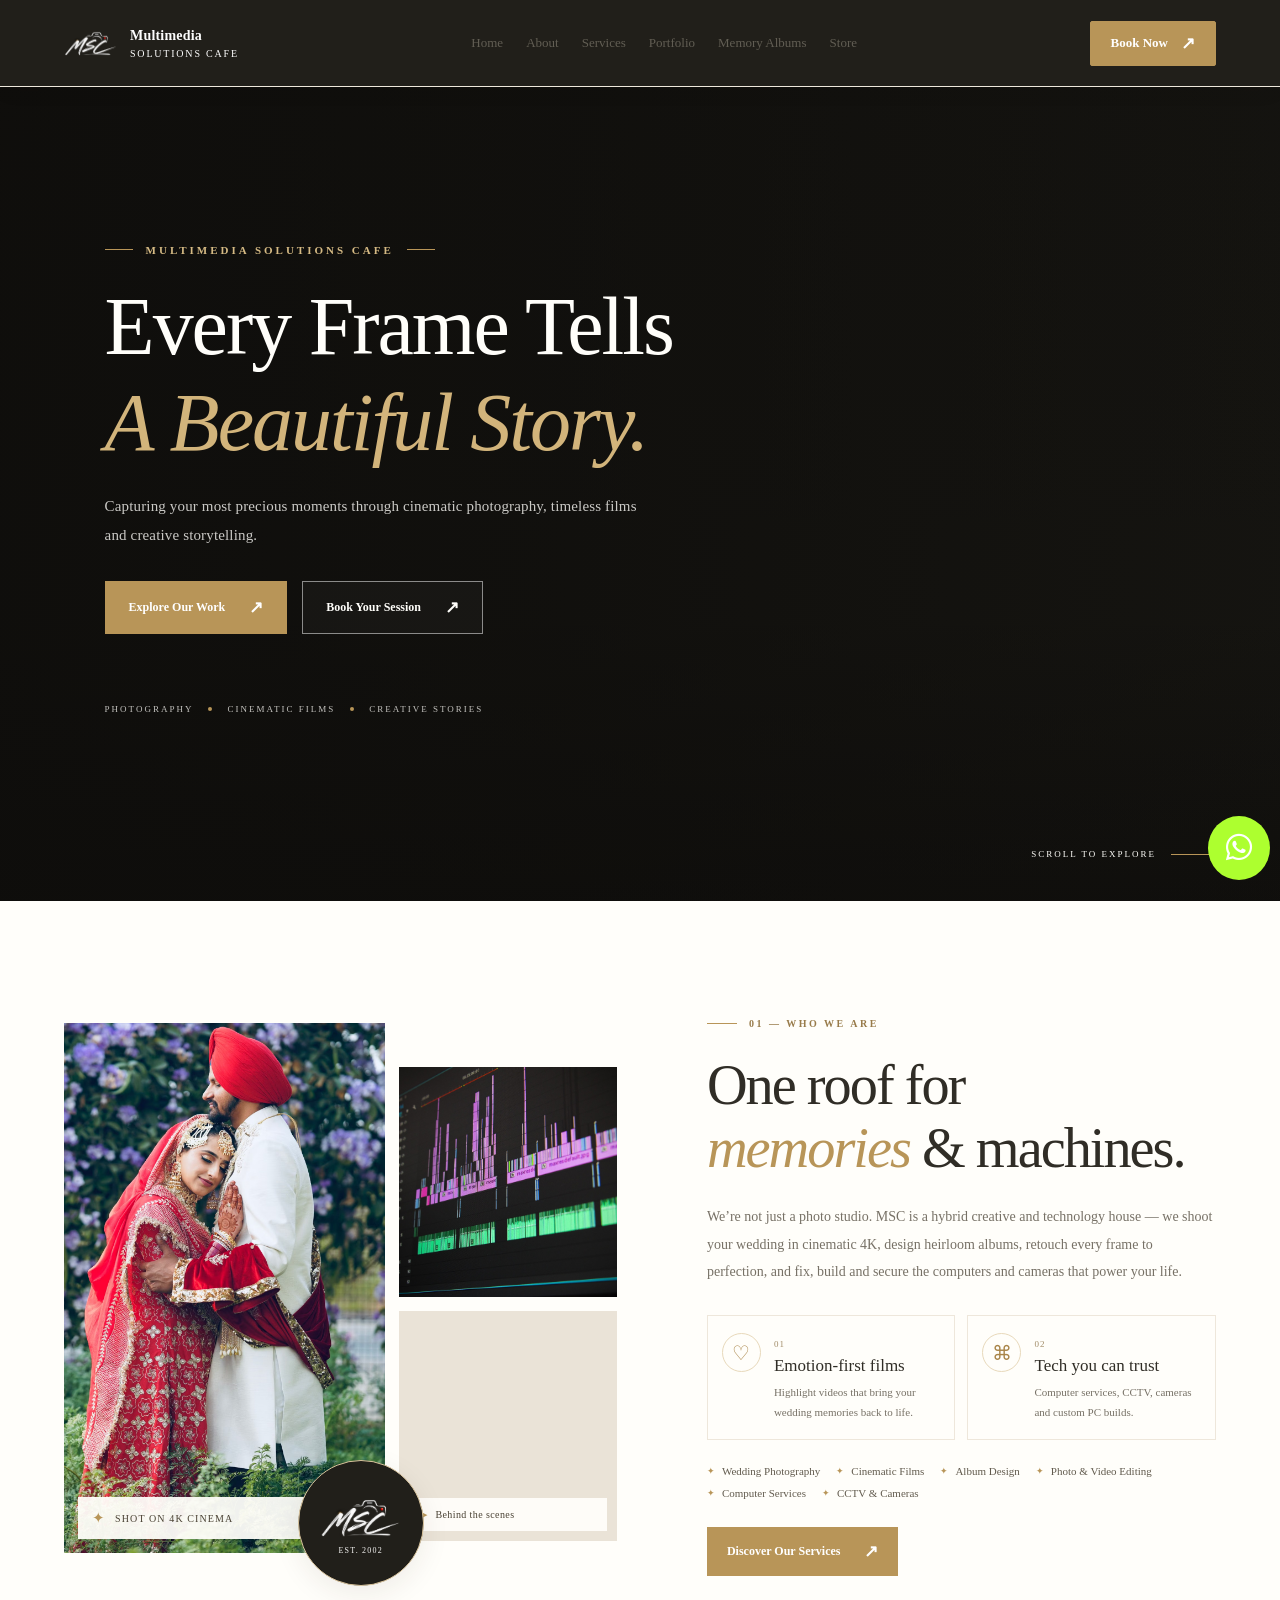
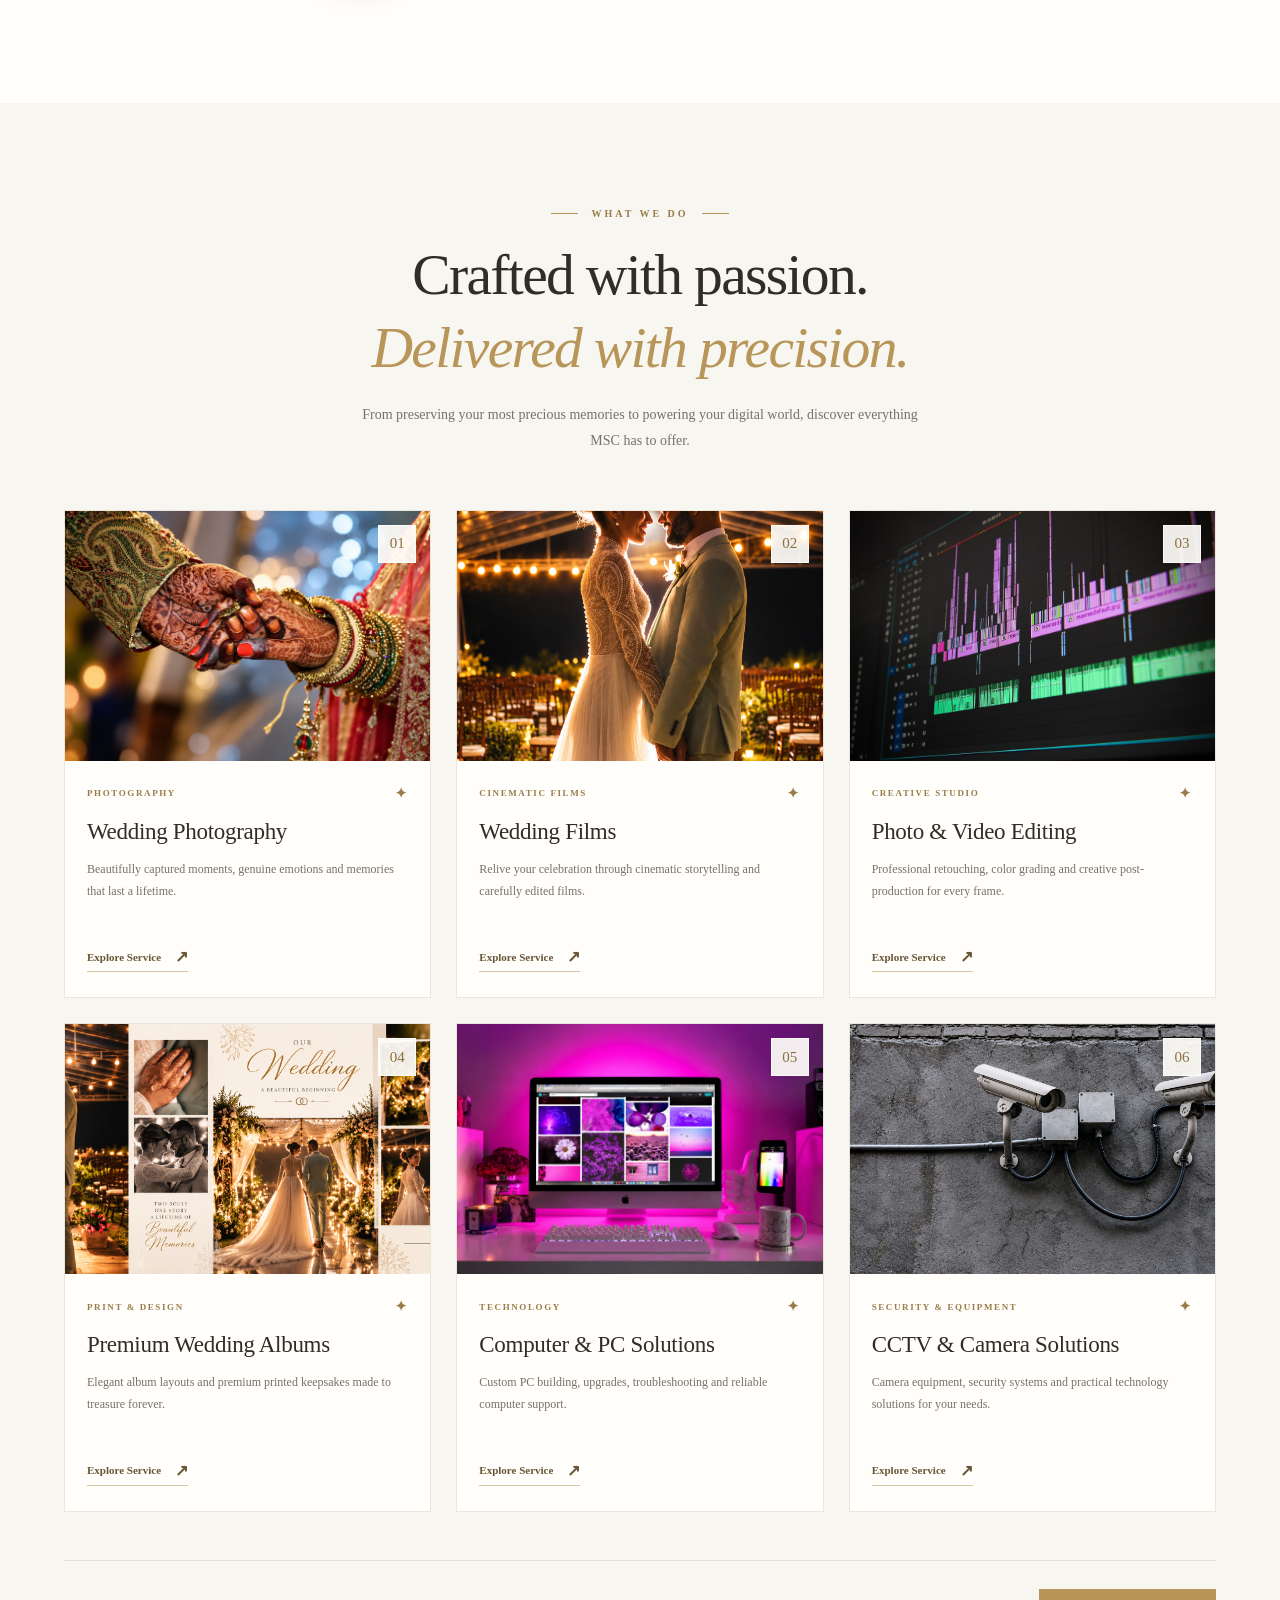
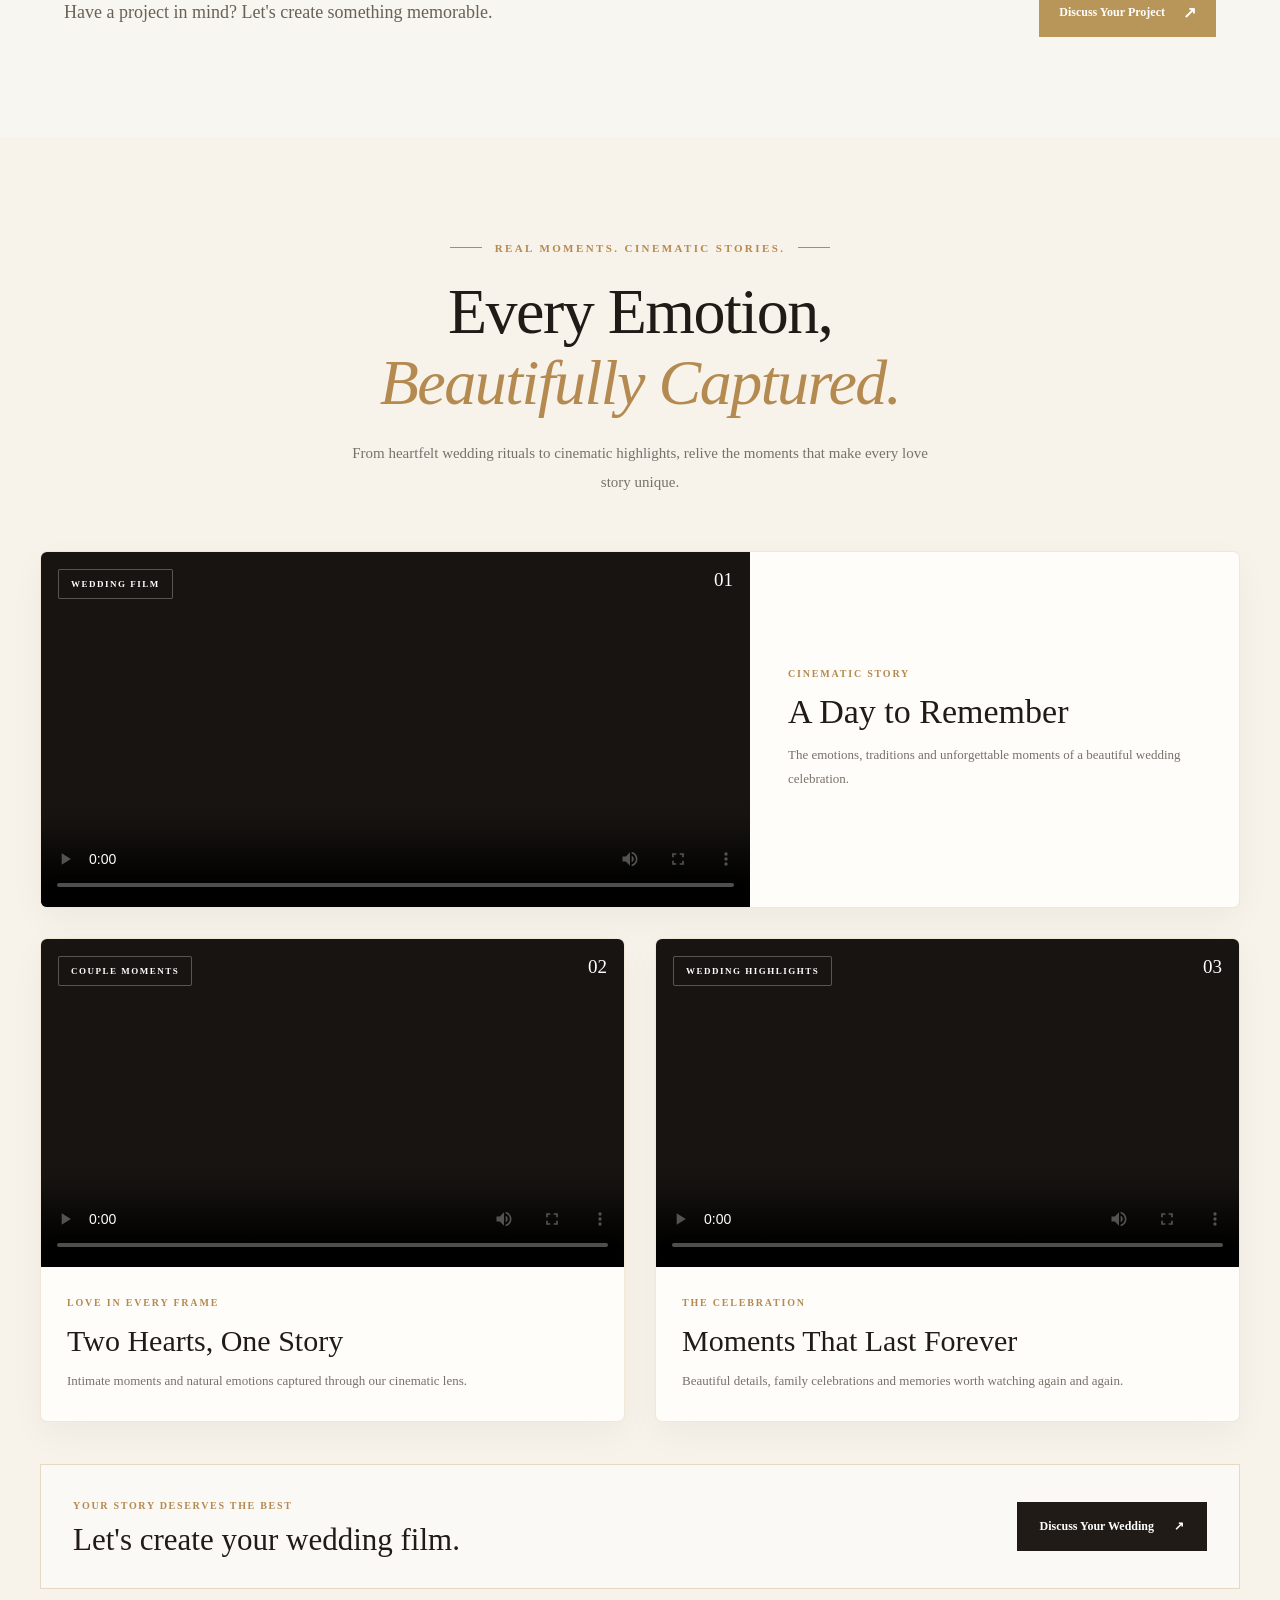
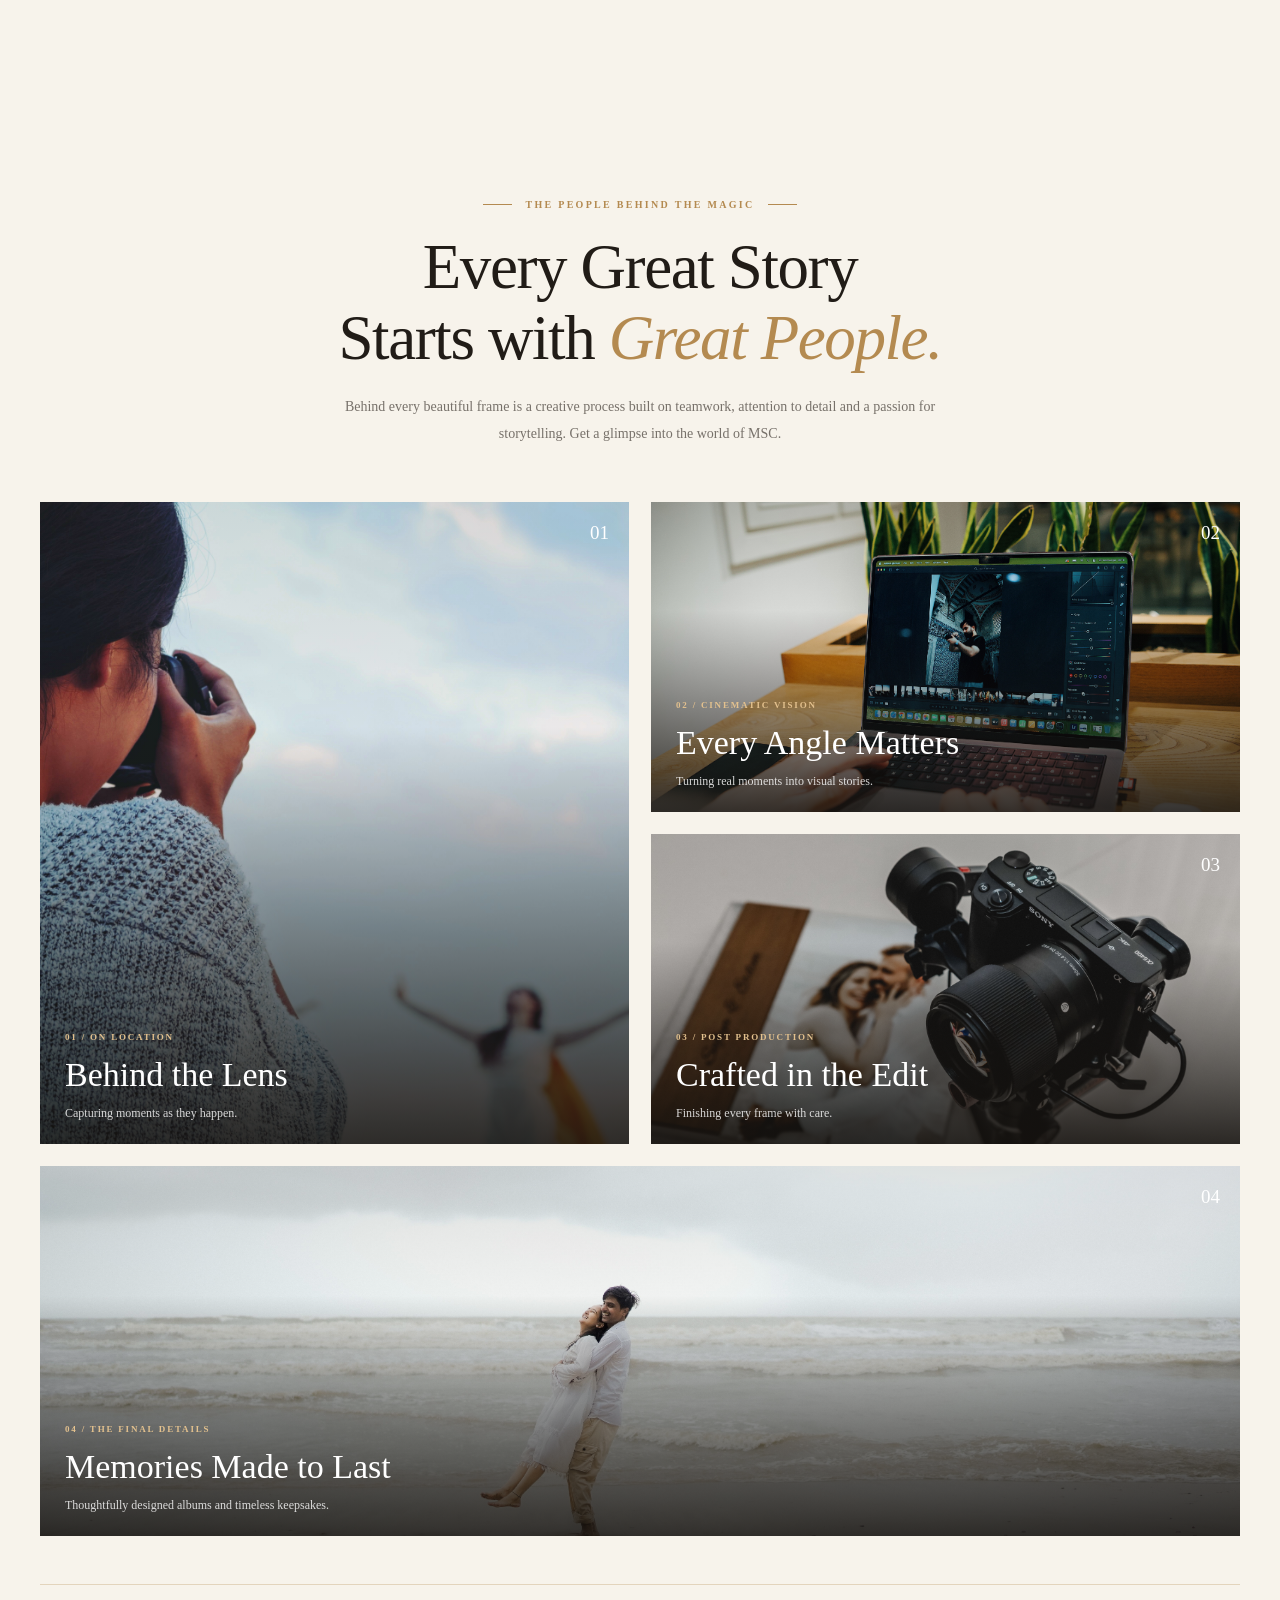
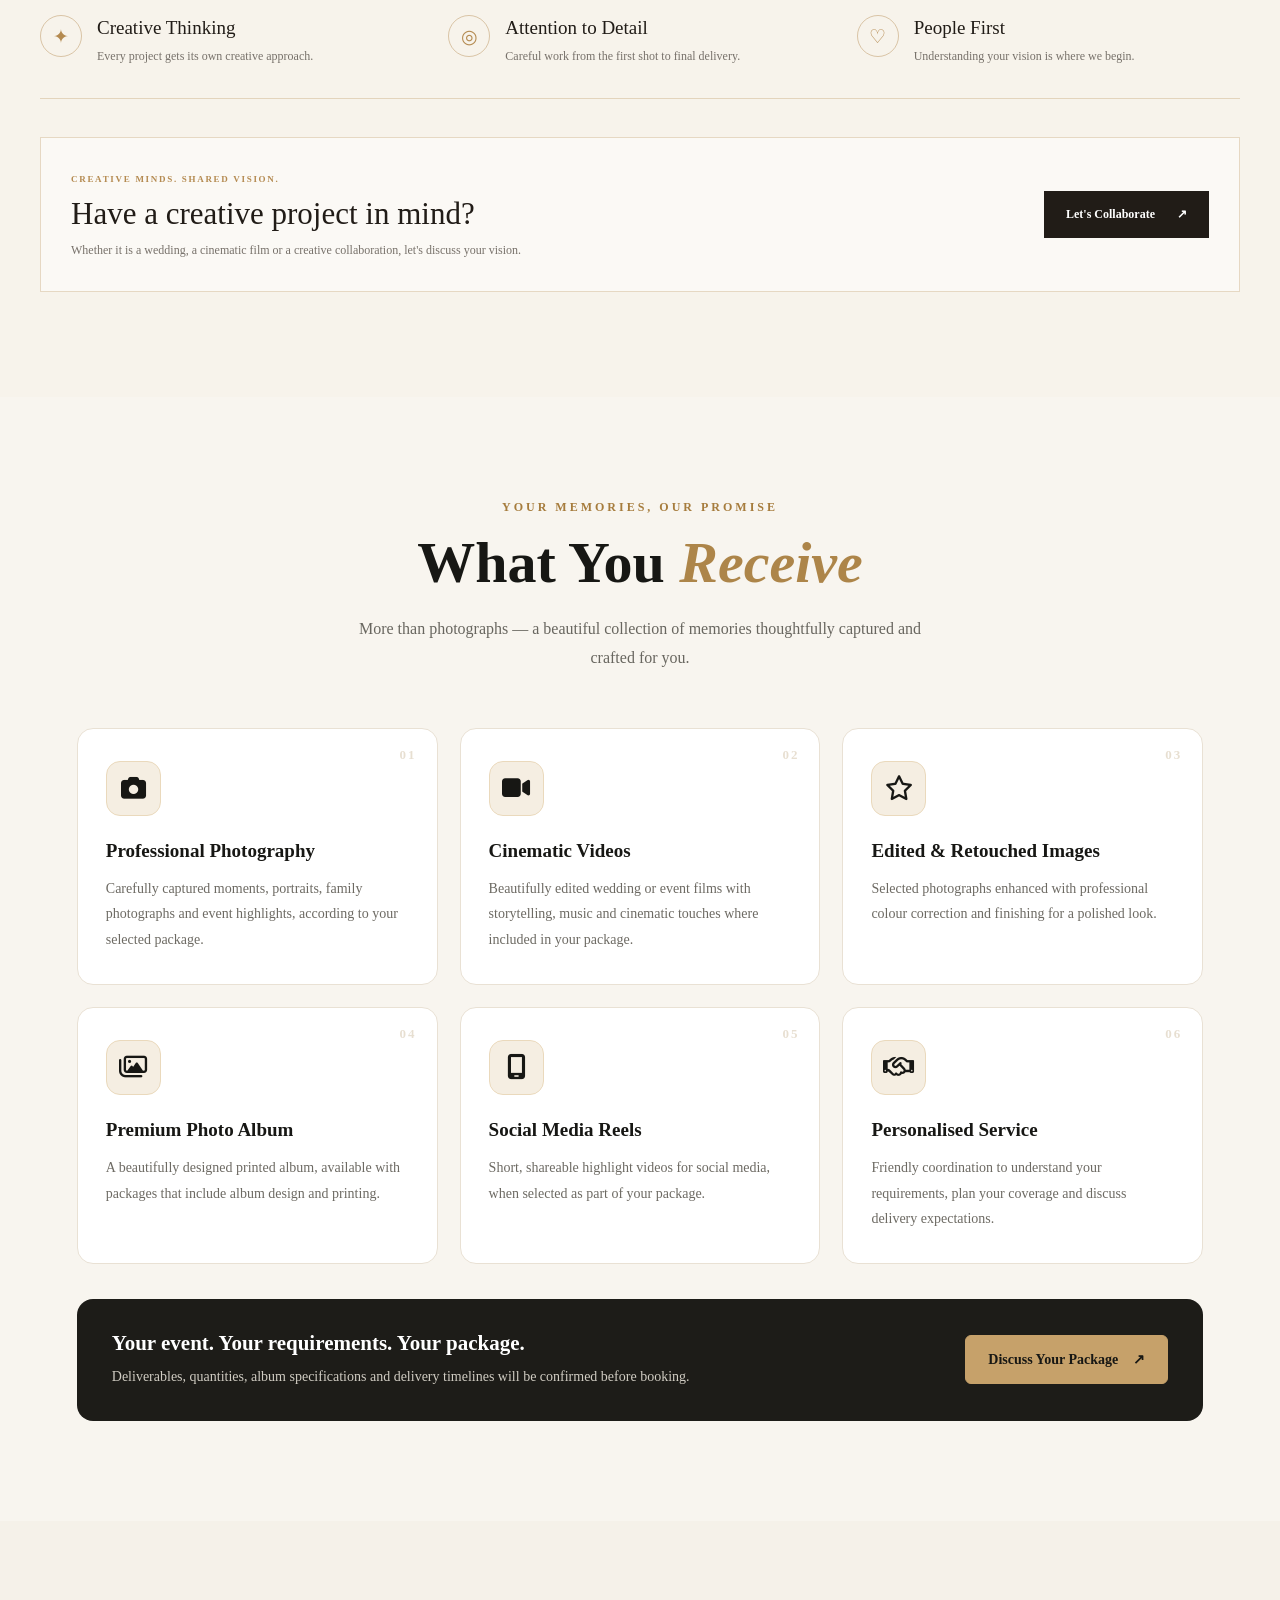
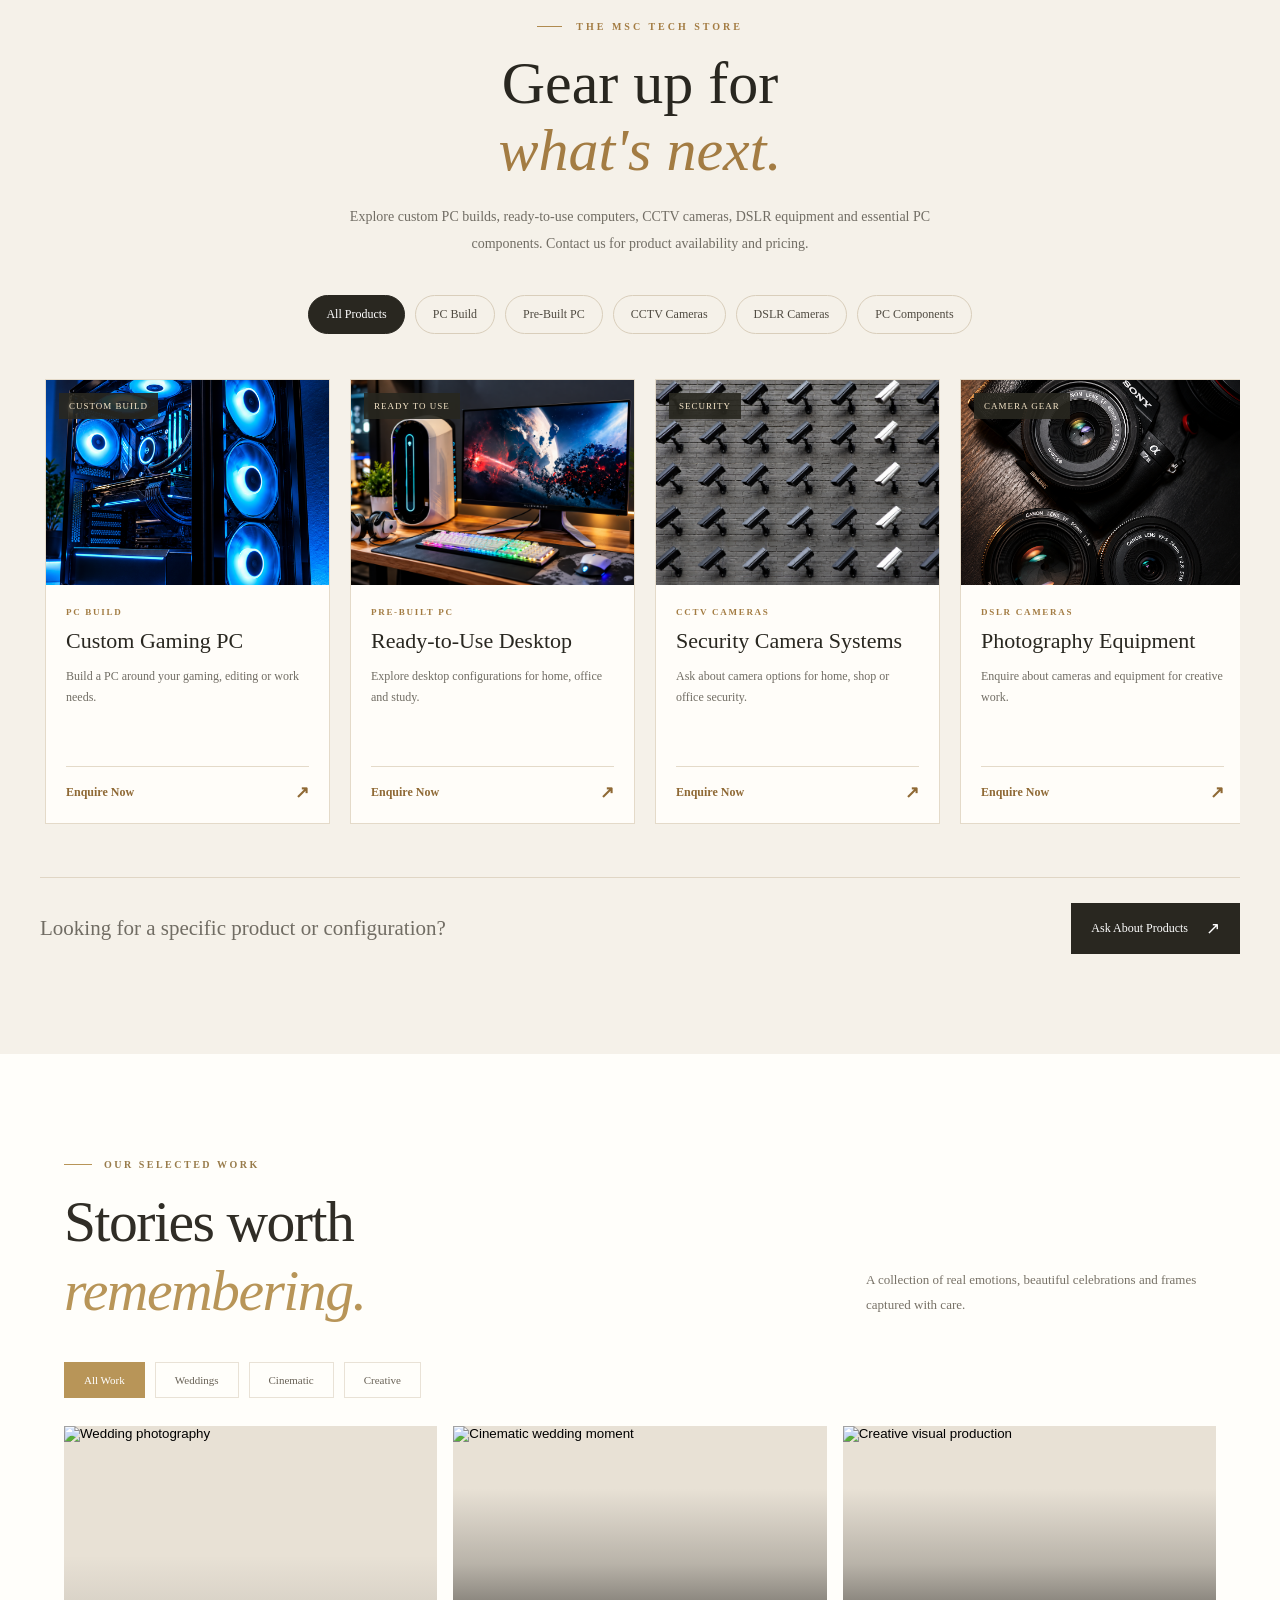
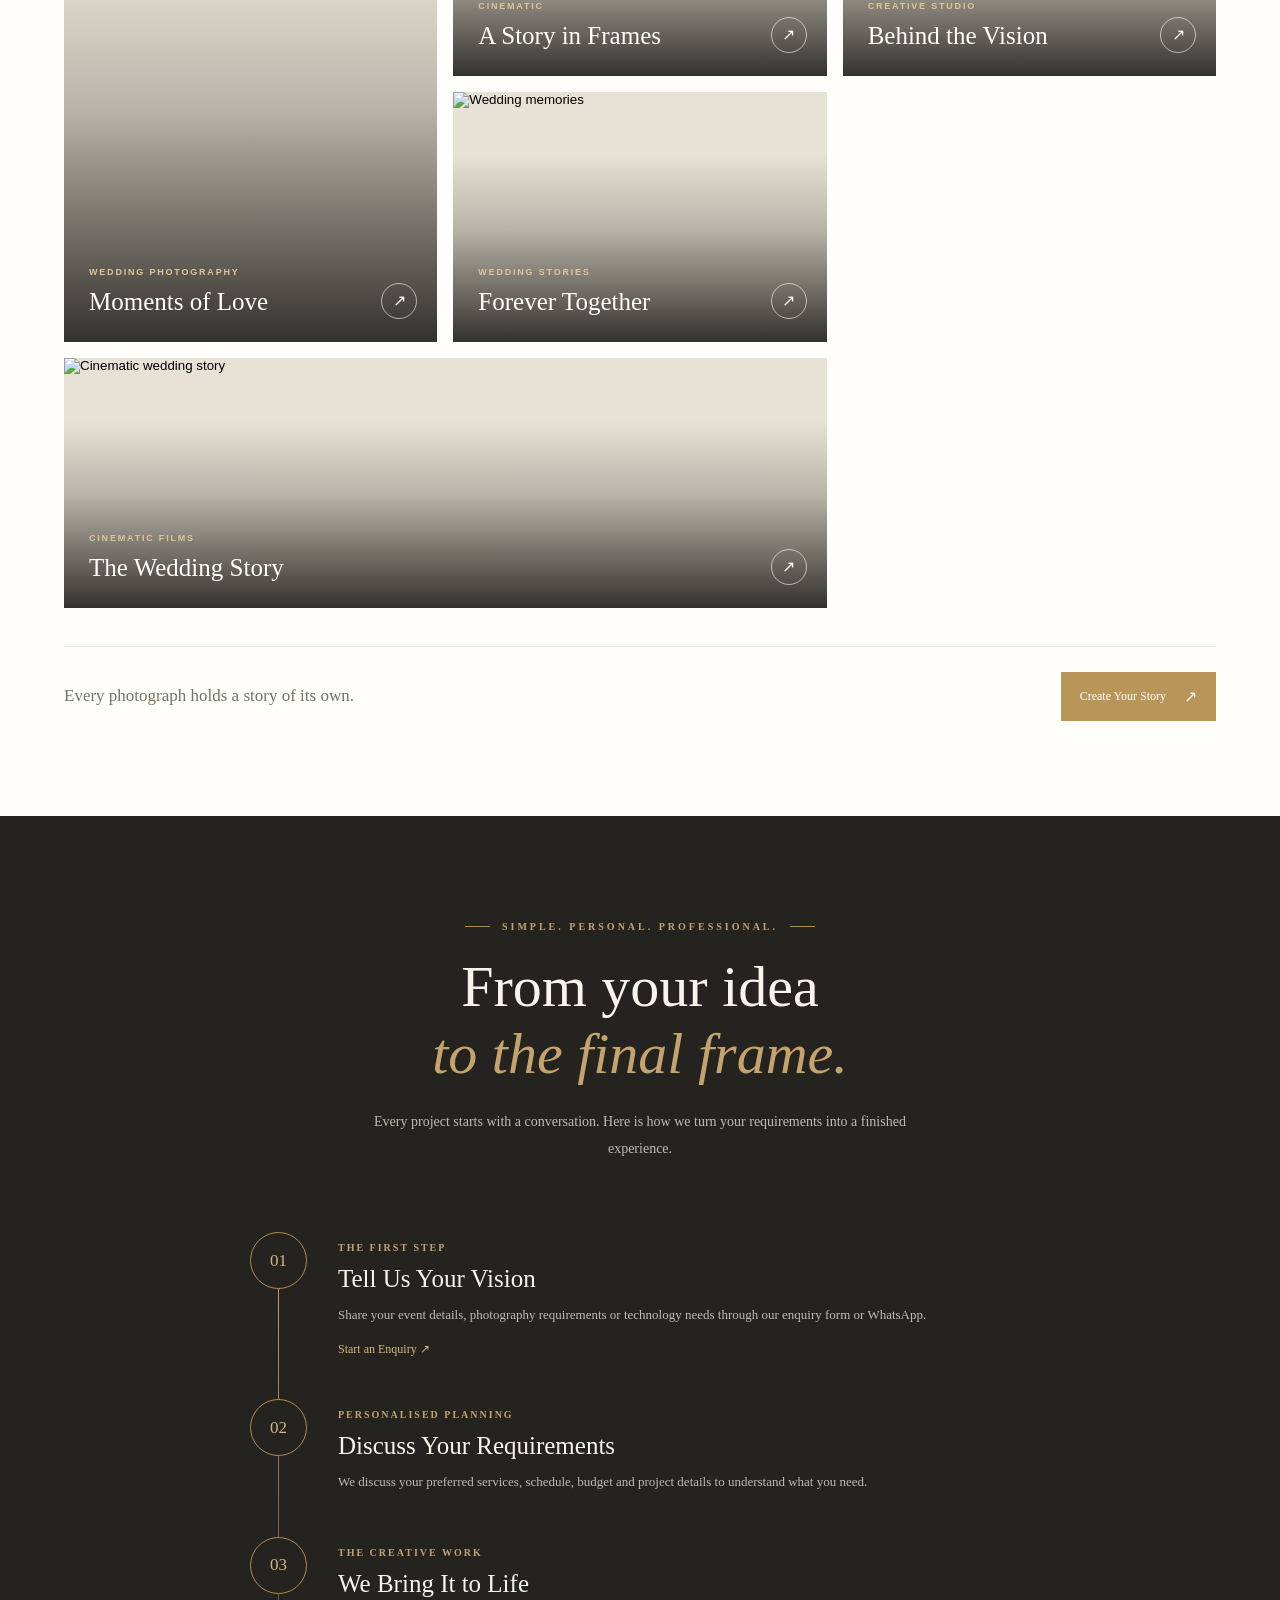
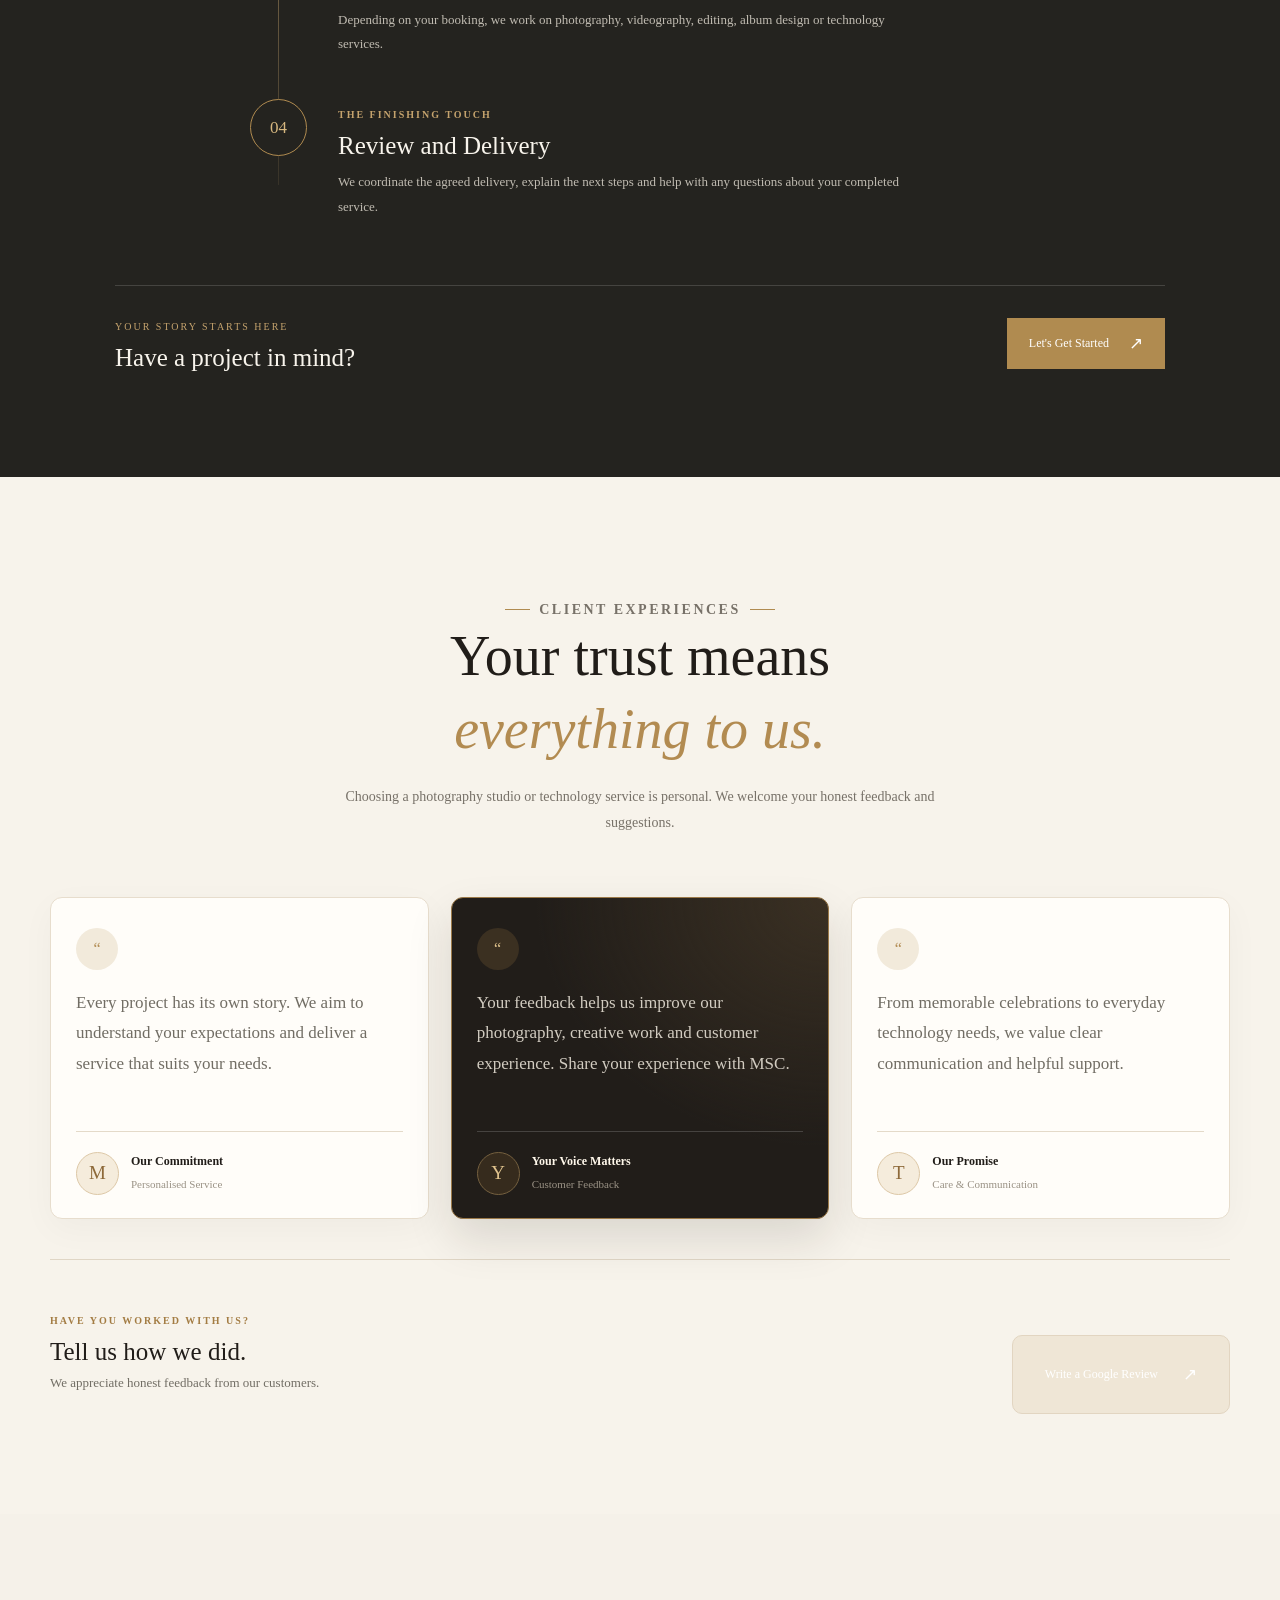
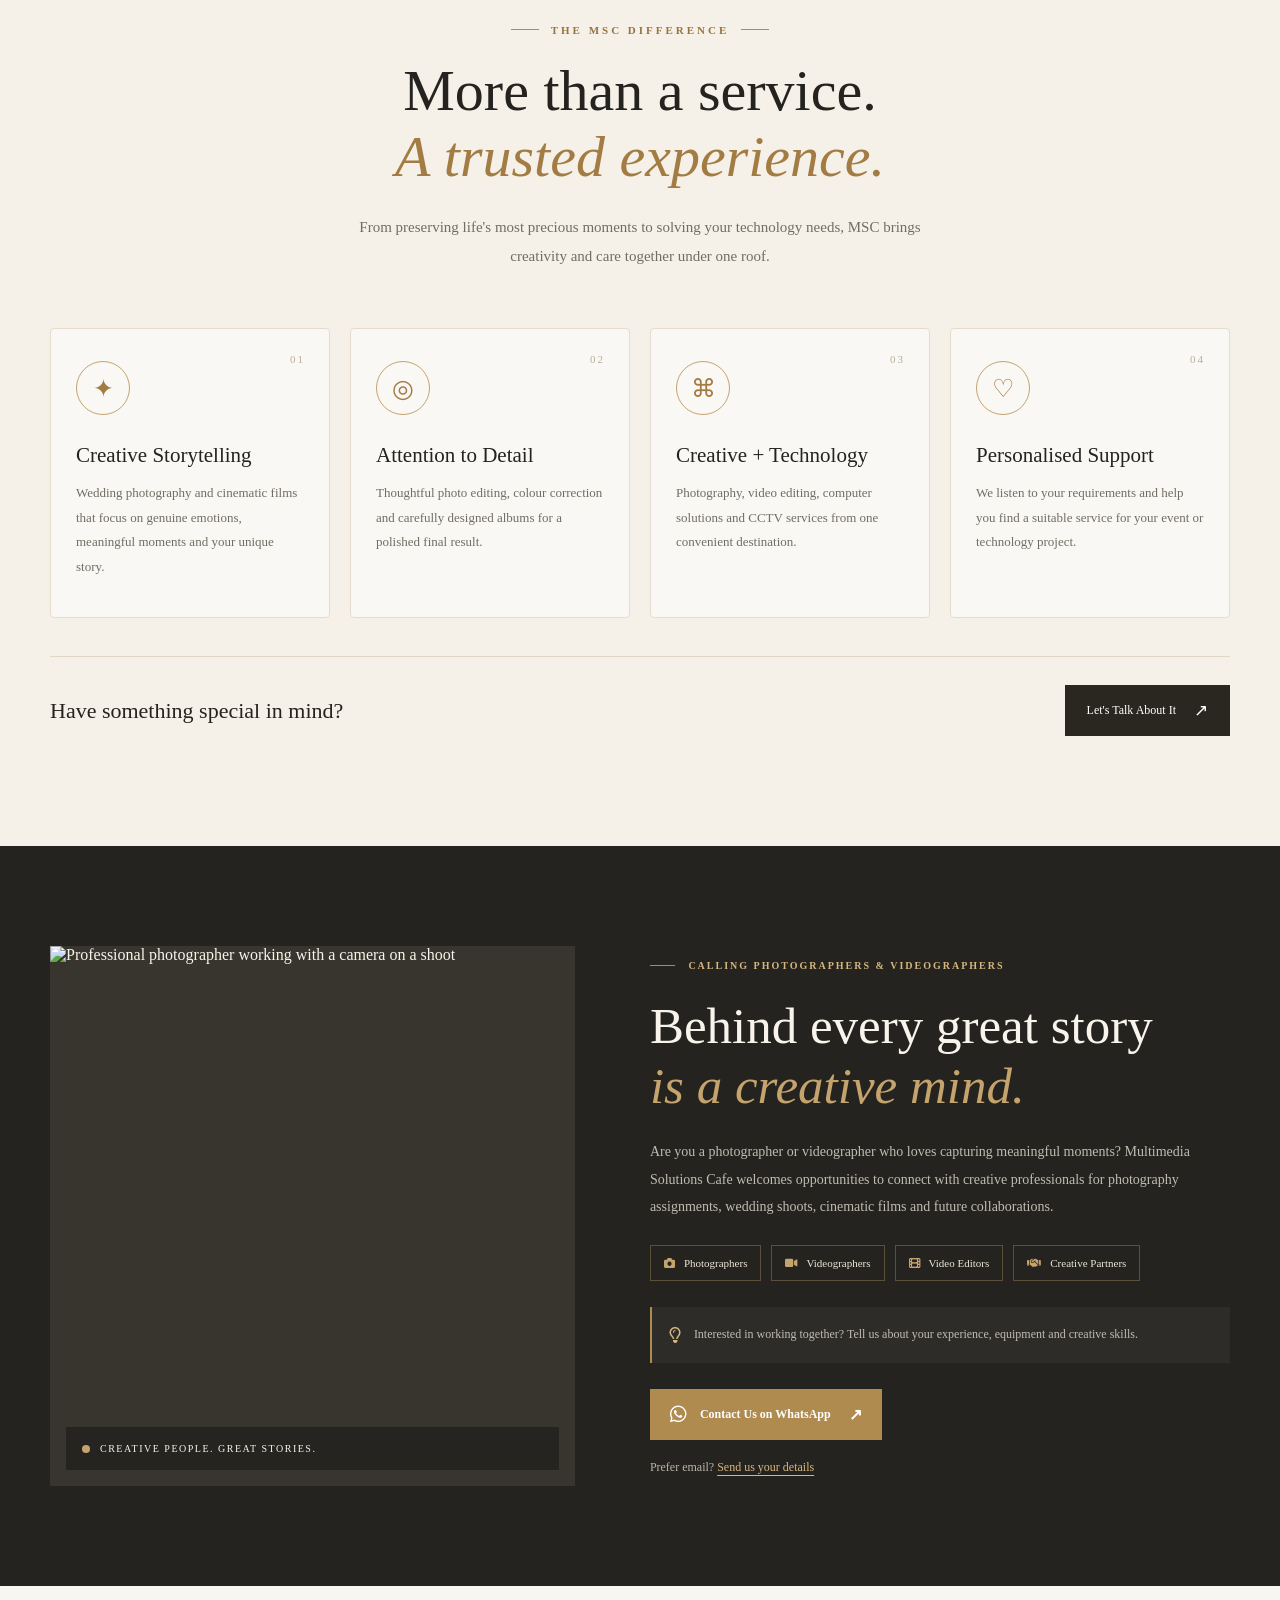
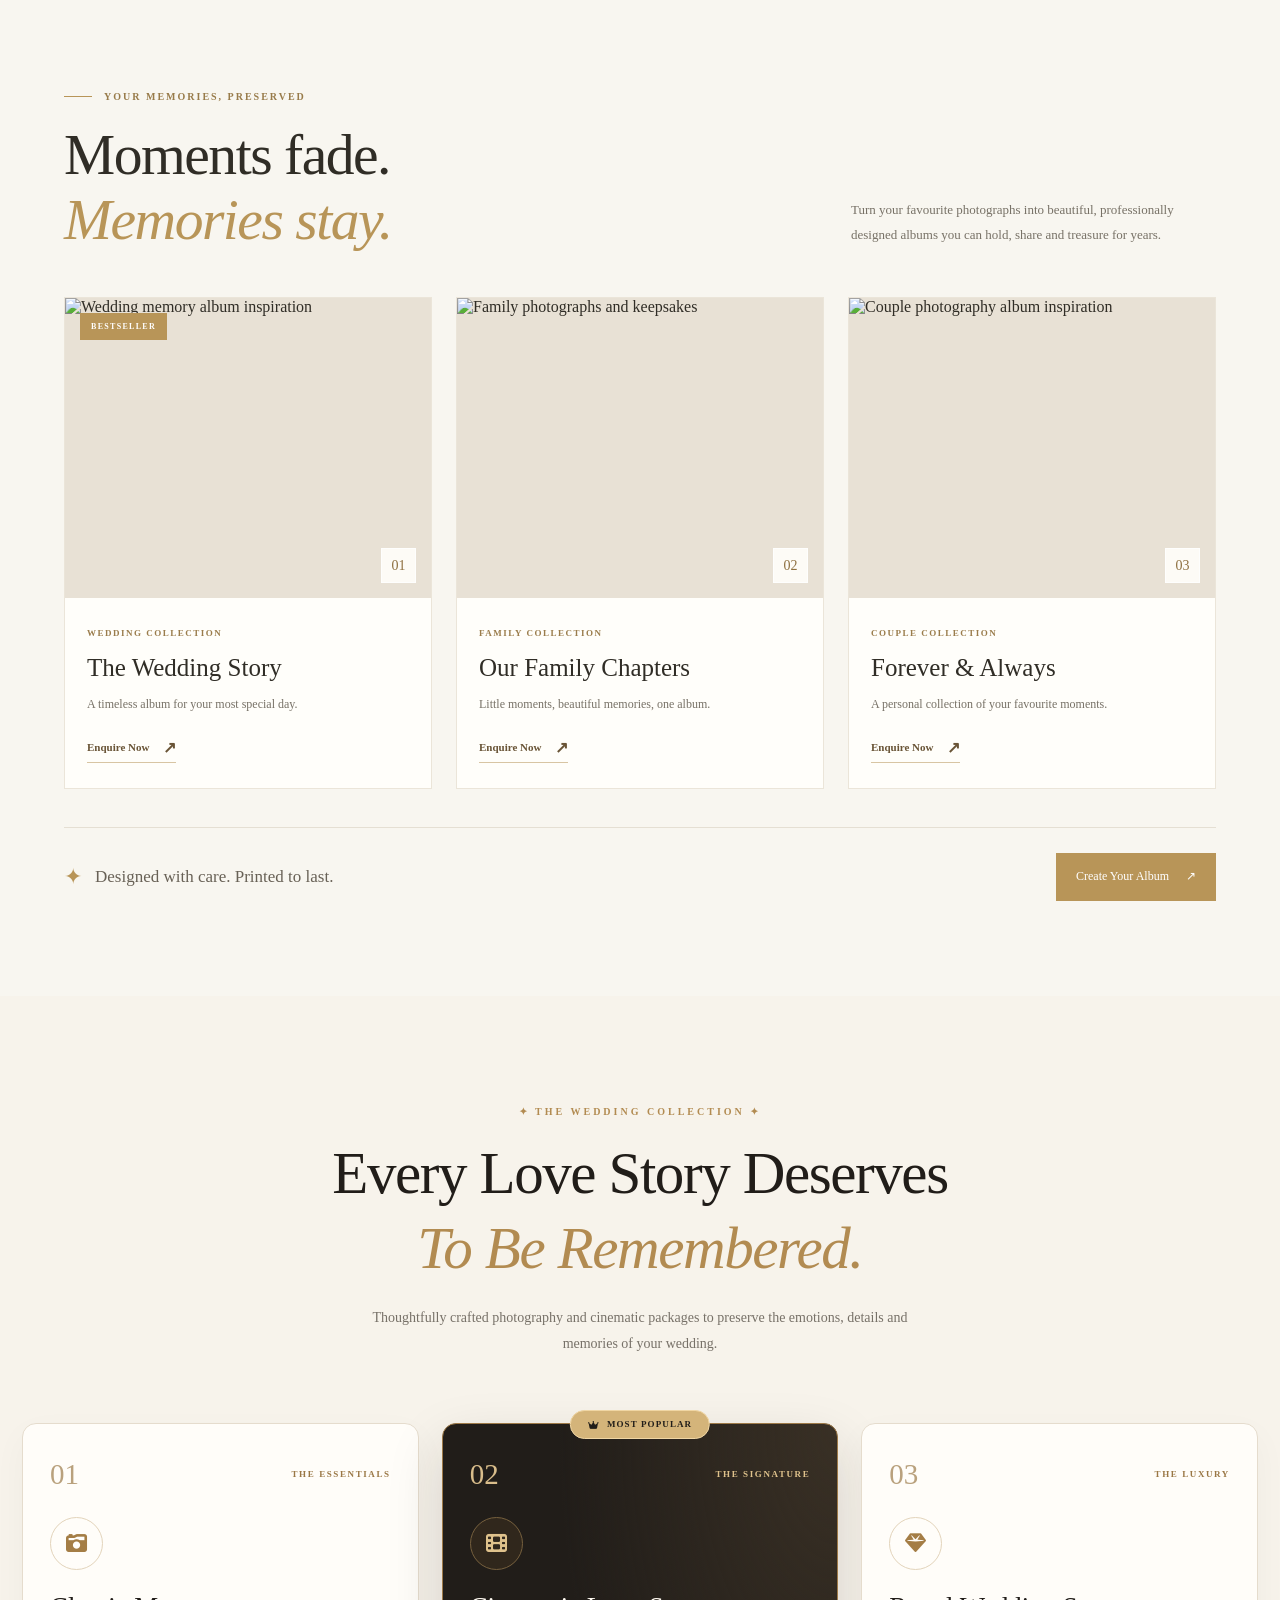
==== commit 5c4c0a31: "Update index.html" ====
--- a/index.html
+++ b/index.html
@@ -7,6 +7,7 @@
     <title>
       Multimedia Solutions Cafe | Wedding Photography, Films & PC Solutions
     </title>
+    <link rel="icon" type="image/png" href="data/fav-icon.png">
     <meta
       name="description"
       content="Multimedia Solutions Cafe offers wedding photography, cinematic wedding films, photo and video editing, premium wedding albums, computer and PC solutions, and CCTV camera services. Contact MSC to discuss your project."
--- a/css/style.css
+++ b/css/style.css
@@ -0,0 +1,6857 @@
+/* =====================================
+   MSC PREMIUM NAVBAR
+===================================== */
+* {
+    padding: 0;
+    margin: 0;
+    box-sizing: border-box;
+}
+
+body {
+    scroll-behavior: smooth;
+}
+
+.msc-loading-screen {
+    width: 100vw;
+    height: 100vh;
+    position: fixed;
+    inset: 0;
+    z-index: 999999;
+    display: flex;
+    justify-content: center;
+    align-items: center;
+    background: #fff;
+    opacity: 1;
+    visibility: visible;
+    transition: opacity 0.6s ease, visibility 0.6s ease;
+}
+
+.msc-loading-screen.is-hidden {
+    opacity: 0;
+    visibility: hidden;
+    pointer-events: none;
+}
+
+.msc-loading-animation {
+    display: flex;
+    font-family: "Caveat", cursive;
+    font-size: clamp(70px, 12vw, 120px);
+    color: #ff7b83;
+}
+
+.msc-loading-animation span {
+    opacity: 0;
+    animation: mscWriteLetter 2.2s infinite;
+}
+
+.msc-loading-animation span:nth-child(1) {
+    animation-delay: 0s;
+}
+
+.msc-loading-animation span:nth-child(2) {
+    animation-delay: 0.15s;
+}
+
+.msc-loading-animation span:nth-child(3) {
+    animation-delay: 0.30s;
+}
+
+.msc-loading-animation span:nth-child(4) {
+    animation-delay: 0.45s;
+}
+
+.msc-loading-animation span:nth-child(5) {
+    animation-delay: 0.60s;
+}
+
+.msc-loading-animation span:nth-child(6) {
+    animation-delay: 0.75s;
+}
+
+.msc-loading-animation span:nth-child(7) {
+    animation-delay: 0.90s;
+}
+
+@keyframes mscWriteLetter {
+
+    0%,
+    10% {
+        opacity: 0;
+    }
+
+    20%,
+    75% {
+        opacity: 1;
+    }
+
+    90%,
+    100% {
+        opacity: 0;
+    }
+}
+
+@media (max-width: 768px) {
+    .msc-loading-animation {
+        font-size: clamp(64px, 13vw, 90px);
+    }
+}
+
+@media (max-width: 480px) {
+    .msc-loading-screen {
+        padding: 16px;
+    }
+
+    .msc-loading-animation {
+        font-size: clamp(58px, 16vw, 76px);
+        letter-spacing: 0;
+    }
+}
+
+/* Small phones */
+@media (max-width: 360px) {
+    .msc-loading-animation {
+        font-size: 56px;
+    }
+}
+
+
+
+.msc-navbar {
+    --msc-gold: #b89558;
+    --msc-gold-hover: #9e7940;
+    --msc-bg: #fffefa;
+    --msc-text: #292820;
+    --msc-muted: #777368;
+
+    position: sticky;
+    top: 0;
+    z-index: 1000;
+    width: 100%;
+    background: #211f1a;
+    border-bottom: 1px solid #eee8dc;
+    box-shadow: 0 4px 24px rgba(44, 37, 25, 0.035);
+    backdrop-filter: blur(16px);
+    -webkit-backdrop-filter: blur(16px);
+}
+
+.msc-nav-container {
+    width: min(1440px, 100%);
+    min-height: 86px;
+    margin: 0 auto;
+    padding: 0 5%;
+    display: flex;
+    align-items: center;
+    justify-content: space-between;
+    gap: 30px;
+    box-sizing: border-box;
+}
+
+/* BRAND */
+
+.msc-brand {
+    display: inline-flex;
+    align-items: center;
+    gap: 12px;
+    flex-shrink: 0;
+    color: var(--msc-text);
+    text-decoration: none;
+}
+
+.msc-logo-image {
+    display: block;
+    width: 54px;
+    height: 48px;
+    object-fit: contain;
+}
+
+.msc-brand-text {
+    display: flex;
+    flex-direction: column;
+    gap: 4px;
+}
+
+.msc-brand-text strong {
+    color: #fdfdfd;
+    font-size: 14px;
+    font-weight: 700;
+    letter-spacing: 0.2px;
+}
+
+.msc-brand-text small {
+    color: white;
+    font-size: 10px;
+    letter-spacing: 1.8px;
+    text-transform: uppercase;
+}
+
+/* NAV LINKS */
+
+.msc-nav-links {
+    display: flex;
+    align-items: center;
+    justify-content: center;
+    gap: clamp(15px, 1.8vw, 27px);
+}
+
+.msc-nav-link {
+    position: relative;
+    padding: 10px 0;
+    color: #625e54;
+    text-decoration: none;
+    font-size: 13px;
+    font-weight: 500;
+    white-space: nowrap;
+    transition: color 0.25s ease;
+}
+
+.msc-nav-link::after {
+    content: "";
+    position: absolute;
+    left: 0;
+    bottom: 3px;
+    width: 0;
+    height: 1px;
+    background: var(--msc-gold);
+    transition: width 0.25s ease;
+}
+
+.msc-nav-link:hover {
+    color: var(--msc-gold-hover);
+}
+
+.msc-nav-link:hover::after {
+    width: 100%;
+}
+
+/* BOOK NOW BUTTON */
+
+.msc-book-btn {
+    display: inline-flex;
+    align-items: center;
+    justify-content: center;
+    gap: 13px;
+    padding: 13px 20px;
+    border: 1px solid var(--msc-gold);
+    border-radius: 2px;
+    background: var(--msc-gold);
+    color: #fff;
+    text-decoration: none;
+    font-size: 13px;
+    font-weight: 600;
+    white-space: nowrap;
+    transition: all 0.25s ease;
+}
+
+.msc-book-btn span {
+    font-size: 17px;
+    line-height: 1;
+}
+
+.msc-book-btn:hover {
+    background: #fffefa;
+    border-color: var(--msc-gold);
+    color: var(--msc-gold-hover);
+    transform: translateY(-1px);
+}
+
+.mobile-book-btn {
+    display: none;
+}
+
+/* LOGIN / REGISTER */
+
+.msc-navbar-login {
+    display: inline-flex;
+    align-items: center;
+    justify-content: center;
+    gap: 13px;
+    min-height: 42px;
+    padding: 0 15px;
+    border: 1px solid #c9b181;
+    color: #806438;
+    background: transparent;
+    font-family: inherit;
+    font-size: 11px;
+    font-weight: 600;
+    text-decoration: none;
+    white-space: nowrap;
+    transition: all 0.2s ease;
+}
+
+.msc-navbar-login:hover {
+    color: #fffefa;
+    background: #a58a57;
+}
+
+/* HAMBURGER BUTTON */
+
+.msc-menu-toggle {
+    display: none;
+    width: 42px;
+    height: 42px;
+    padding: 10px;
+    border: 1px solid #e9dfcd;
+    border-radius: 2px;
+    background: #211f1a;
+    color: white;
+    cursor: pointer;
+}
+
+.msc-menu-toggle span {
+    display: block;
+    width: 100%;
+    height: 2px;
+    margin: 5px 0;
+    background: var(--msc-text);
+    transition: transform 0.25s ease;
+}
+
+.msc-menu-toggle.open span:first-child {
+    transform: translateY(3.5px) rotate(45deg);
+}
+
+.msc-menu-toggle.open span:last-child {
+    transform: translateY(-3.5px) rotate(-45deg);
+}
+
+/* TABLET */
+
+@media (max-width: 1050px) {
+    .msc-nav-container {
+        padding: 0 3%;
+        gap: 16px;
+    }
+
+    .msc-nav-links {
+        gap: 14px;
+    }
+
+    .msc-nav-link {
+        font-size: 12px;
+    }
+
+    .msc-brand-text strong {
+        font-size: 13px;
+    }
+
+    .msc-book-btn {
+        padding: 12px 14px;
+    }
+}
+
+/* MOBILE NAVBAR */
+
+@media (max-width: 820px) {
+    .msc-nav-container {
+        min-height: 76px;
+        padding: 0 5%;
+    }
+
+    .desktop-book-btn {
+        display: none;
+    }
+
+    .msc-menu-toggle {
+        display: block;
+        flex-shrink: 0;
+        position: relative;
+        z-index: 1002;
+    }
+
+    .msc-nav-links {
+        position: absolute;
+        top: 100%;
+        left: 0;
+        right: 0;
+        display: flex;
+        flex-direction: column;
+        align-items: stretch;
+        gap: 0;
+        padding: 12px 5% 24px;
+        box-sizing: border-box;
+        background: #fffefa;
+        border-bottom: 1px solid #eee5d6;
+        box-shadow: 0 14px 25px rgba(44, 37, 25, 0.07);
+
+        opacity: 0;
+        visibility: hidden;
+        pointer-events: none;
+        transform: translateY(-8px);
+
+        transition:
+            opacity 0.25s ease,
+            transform 0.25s ease,
+            visibility 0.25s ease;
+    }
+
+    .msc-nav-links.active {
+        opacity: 1;
+        visibility: visible;
+        pointer-events: auto;
+        transform: translateY(0);
+    }
+
+    .msc-nav-link {
+        padding: 15px 0;
+        border-bottom: 1px solid #f0ece4;
+        color: #504c42;
+        font-size: 14px;
+    }
+
+    .msc-nav-link::after {
+        display: none;
+    }
+
+    .msc-navbar-login {
+        align-self: flex-start;
+        margin-top: 14px;
+        min-height: 40px;
+        padding: 0 12px;
+        font-size: 11px;
+    }
+
+    .mobile-book-btn {
+        display: inline-flex;
+        align-self: flex-start;
+        margin-top: 18px;
+    }
+}
+
+/* SMALL MOBILE */
+
+@media (max-width: 420px) {
+    .msc-nav-container {
+        min-height: 70px;
+    }
+
+    .msc-brand {
+        gap: 9px;
+    }
+
+    .msc-logo-image {
+        width: 46px;
+        height: 44px;
+    }
+
+    .msc-brand-text strong {
+        font-size: 12px;
+    }
+
+    .msc-brand-text small {
+        font-size: 9px;
+        letter-spacing: 1.2px;
+    }
+}
+
+
+/* =====================================
+   MSC CINEMATIC HERO
+===================================== */
+
+.msc-hero {
+    position: relative;
+    isolation: isolate;
+    width: 100%;
+    min-height: 680px;
+    height: calc(100svh - 86px);
+    max-height: 950px;
+    overflow: hidden;
+    display: flex;
+    align-items: center;
+    background: #171612;
+    color: #fffefa;
+}
+
+/* BACKGROUND VIDEO */
+
+.msc-hero-video {
+    position: absolute;
+    inset: 0;
+    z-index: -3;
+    width: 100%;
+    height: 100%;
+    object-fit: cover;
+    object-position: center;
+}
+
+/* DARK CINEMATIC OVERLAY */
+
+.msc-hero-overlay {
+    position: absolute;
+    inset: 0;
+    z-index: -2;
+    background:
+        linear-gradient(90deg,
+            rgba(14, 13, 11, 0.88) 0%,
+            rgba(14, 13, 11, 0.68) 43%,
+            rgba(14, 13, 11, 0.25) 100%),
+        linear-gradient(0deg,
+            rgba(14, 13, 11, 0.72) 0%,
+            transparent 35%,
+            rgba(14, 13, 11, 0.12) 100%);
+}
+
+/* HERO CONTENT */
+
+.msc-hero-content {
+    width: min(1250px, 100%);
+    margin: 0 auto;
+    padding: 70px 7% 100px;
+    box-sizing: border-box;
+    animation: mscHeroReveal 1s ease both;
+}
+
+.msc-hero-eyebrow {
+    display: flex;
+    align-items: center;
+    gap: 13px;
+    margin: 0 0 27px;
+    color: #d5ba84;
+    font-size: 11px;
+    font-weight: 600;
+    letter-spacing: 3px;
+}
+
+.msc-eyebrow-line {
+    display: inline-block;
+    width: 28px;
+    height: 1px;
+    background: #b89558;
+}
+
+/* HEADING */
+
+.msc-hero-title {
+    max-width: 850px;
+    margin: 0;
+    color: #fffefa;
+    font-family: Georgia, "Times New Roman", serif;
+    font-size: clamp(48px, 6.4vw, 88px);
+    font-weight: 400;
+    line-height: 1.08;
+    letter-spacing: -2px;
+}
+
+.msc-hero-title span {
+    display: block;
+    margin-top: 8px;
+    color: #d2b47b;
+    font-style: italic;
+}
+
+/* DESCRIPTION */
+
+.msc-hero-description {
+    max-width: 540px;
+    margin: 25px 0 32px;
+    color: rgba(255, 254, 250, 0.78);
+    font-size: 15px;
+    line-height: 1.9;
+    letter-spacing: 0.15px;
+}
+
+/* BUTTONS */
+
+.msc-hero-actions {
+    display: flex;
+    align-items: center;
+    flex-wrap: wrap;
+    gap: 15px;
+}
+
+.msc-hero-btn {
+    display: inline-flex;
+    align-items: center;
+    justify-content: center;
+    gap: 24px;
+    min-height: 53px;
+    padding: 0 23px;
+    box-sizing: border-box;
+    font-size: 12px;
+    font-weight: 600;
+    text-decoration: none;
+    transition:
+        background 0.25s ease,
+        color 0.25s ease,
+        border-color 0.25s ease,
+        transform 0.25s ease;
+}
+
+.msc-hero-btn span {
+    font-size: 17px;
+}
+
+.msc-hero-btn:hover {
+    transform: translateY(-3px);
+}
+
+.msc-hero-btn-primary {
+    border: 1px solid #b89558;
+    background: #b89558;
+    color: #fff;
+}
+
+.msc-hero-btn-primary:hover {
+    border-color: #d2b47b;
+    background: #d2b47b;
+    color: #201b12;
+}
+
+.msc-hero-btn-outline {
+    border: 1px solid rgba(255, 255, 255, 0.5);
+    background: rgba(255, 255, 255, 0.03);
+    color: #fffefa;
+}
+
+.msc-hero-btn-outline:hover {
+    border-color: #d2b47b;
+    background: rgba(184, 149, 88, 0.15);
+}
+
+/* BOTTOM CATEGORIES */
+
+.msc-hero-bottom {
+    display: flex;
+    align-items: center;
+    flex-wrap: wrap;
+    gap: 15px;
+    margin-top: 70px;
+    color: rgba(255, 254, 250, 0.75);
+    font-size: 9px;
+    letter-spacing: 2px;
+}
+
+.msc-hero-bottom-divider {
+    width: 4px;
+    height: 4px;
+    border-radius: 50%;
+    background: #b89558;
+}
+
+/* SCROLL INDICATOR */
+
+.msc-scroll-indicator {
+    position: absolute;
+    right: 5%;
+    bottom: 42px;
+    display: flex;
+    align-items: center;
+    gap: 15px;
+    color: #fffefa;
+    text-decoration: none;
+    font-size: 9px;
+    letter-spacing: 2px;
+}
+
+.msc-scroll-line {
+    display: inline-block;
+    width: 45px;
+    height: 1px;
+    background: #b89558;
+    transform-origin: left;
+    animation: mscScrollPulse 1.8s ease-in-out infinite;
+}
+
+/* ANIMATIONS */
+
+@keyframes mscHeroReveal {
+    from {
+        opacity: 0;
+        transform: translateY(22px);
+    }
+
+    to {
+        opacity: 1;
+        transform: translateY(0);
+    }
+}
+
+@keyframes mscScrollPulse {
+
+    0%,
+    100% {
+        transform: scaleX(0.6);
+        opacity: 0.5;
+    }
+
+    50% {
+        transform: scaleX(1);
+        opacity: 1;
+    }
+}
+
+/* TABLET */
+
+@media (max-width: 820px) {
+    .msc-hero {
+        height: calc(100svh - 76px);
+        min-height: 620px;
+    }
+
+    .msc-hero-content {
+        padding: 65px 6% 100px;
+    }
+
+    .msc-hero-title {
+        font-size: clamp(46px, 8vw, 70px);
+        letter-spacing: -1.5px;
+    }
+
+    .msc-hero-description {
+        max-width: 460px;
+        font-size: 14px;
+    }
+
+    .msc-hero-bottom {
+        margin-top: 55px;
+        gap: 10px;
+        font-size: 8px;
+        letter-spacing: 1px;
+    }
+
+    .msc-scroll-indicator {
+        bottom: 25px;
+        right: 6%;
+    }
+}
+
+/* MOBILE */
+
+@media (max-width: 520px) {
+    .msc-hero {
+        height: calc(100svh - 70px);
+        min-height: 600px;
+        max-height: 850px;
+    }
+
+    .msc-hero-video {
+        object-position: 60% center;
+    }
+
+    .msc-hero-overlay {
+        background:
+            linear-gradient(90deg,
+                rgba(14, 13, 11, 0.78),
+                rgba(14, 13, 11, 0.46)),
+            linear-gradient(0deg,
+                rgba(14, 13, 11, 0.82),
+                transparent 80%);
+    }
+
+    .msc-hero-content {
+        padding: 45px 6% 85px;
+    }
+
+    .msc-hero-eyebrow {
+        gap: 9px;
+        margin-bottom: 23px;
+        font-size: 9px;
+        letter-spacing: 1.8px;
+    }
+
+    .msc-eyebrow-line {
+        width: 19px;
+    }
+
+    .msc-hero-title {
+        font-size: clamp(42px, 10.5vw, 55px);
+        line-height: 1.13;
+        letter-spacing: -1.3px;
+    }
+
+    .msc-hero-title span {
+        margin-top: 5px;
+    }
+
+    .msc-hero-description {
+        margin: 22px 0 27px;
+        font-size: 13px;
+        line-height: 1.8;
+    }
+
+    .msc-hero-actions {
+        align-items: stretch;
+        flex-direction: column;
+        gap: 12px;
+    }
+
+    .msc-hero-btn {
+        width: 100%;
+        min-height: 51px;
+        justify-content: space-between;
+    }
+
+    .msc-hero-bottom {
+        gap: 8px;
+        margin-top: 36px;
+        font-size: 7px;
+        letter-spacing: 0.8px;
+    }
+
+    .msc-hero-bottom-divider {
+        width: 3px;
+        height: 3px;
+    }
+
+    .msc-scroll-indicator {
+        right: auto;
+        left: 6%;
+        bottom: 20px;
+        font-size: 8px;
+    }
+}
+
+/* ACCESSIBILITY */
+
+@media (prefers-reduced-motion: reduce) {
+
+    .msc-hero-content,
+    .msc-scroll-line {
+        animation: none;
+    }
+
+    .msc-hero-btn {
+        transition: none;
+    }
+}
+
+
+/* =====================================
+   MSC ABOUT SECTION
+===================================== */
+
+.msc-about {
+    --about-gold: #b89558;
+    --about-ink: #302d26;
+    --about-muted: #777166;
+
+    position: relative;
+    padding: 110px 0 120px;
+    overflow: hidden;
+    background: #fffefa;
+    color: var(--about-ink);
+}
+
+.msc-about-container {
+    width: min(1280px, 100%);
+    margin: 0 auto;
+    padding: 0 5%;
+    box-sizing: border-box;
+}
+
+.msc-about-grid {
+    display: grid;
+    grid-template-columns: 1fr 0.92fr;
+    align-items: center;
+    gap: clamp(45px, 7vw, 95px);
+}
+
+/* IMAGE COLLAGE */
+
+.msc-about-visual {
+    position: relative;
+    display: grid;
+    grid-template-columns: 1.25fr 0.85fr;
+    align-items: start;
+    gap: 14px;
+    padding: 12px 0 30px;
+    min-width: 0;
+}
+
+.msc-about-image-main {
+    position: relative;
+    height: 530px;
+    overflow: hidden;
+    background: #eae3d7;
+}
+
+.msc-about-image-main>img,
+.msc-about-image-small img,
+.msc-about-video video {
+    display: block;
+    width: 100%;
+    height: 100%;
+    object-fit: cover;
+}
+
+.msc-about-image-main>img {
+    object-position: center;
+    transition: transform 0.7s ease;
+}
+
+.msc-about-image-main:hover>img {
+    transform: scale(1.04);
+}
+
+.msc-about-image-caption {
+    position: absolute;
+    left: 14px;
+    right: 14px;
+    bottom: 14px;
+    display: flex;
+    align-items: center;
+    gap: 9px;
+    padding: 12px 14px;
+    background: rgba(255, 254, 250, 0.94);
+    color: #4a4234;
+    font-size: 10px;
+    letter-spacing: 1.1px;
+    text-transform: uppercase;
+}
+
+.msc-about-caption-icon {
+    color: var(--about-gold);
+    font-size: 15px;
+}
+
+/* SMALL IMAGES AND VIDEO */
+
+.msc-about-image-stack {
+    display: flex;
+    flex-direction: column;
+    gap: 14px;
+    padding-top: 44px;
+}
+
+.msc-about-image-small,
+.msc-about-video {
+    position: relative;
+    height: 230px;
+    overflow: hidden;
+    background: #eae3d7;
+}
+
+.msc-about-image-small img {
+    transition: transform 0.7s ease;
+}
+
+.msc-about-image-small:hover img {
+    transform: scale(1.05);
+}
+
+.msc-about-video video {
+    object-position: center;
+}
+
+.msc-about-video-label {
+    position: absolute;
+    right: 10px;
+    bottom: 10px;
+    left: 10px;
+    display: flex;
+    align-items: center;
+    gap: 8px;
+    padding: 10px;
+    background: rgba(255, 254, 250, 0.94);
+    color: #4a4234;
+    font-size: 10px;
+    letter-spacing: 0.4px;
+}
+
+.msc-about-video-label span {
+    color: var(--about-gold);
+    font-size: 11px;
+}
+
+/* STUDIO SEAL */
+
+.msc-about-seal {
+    position: absolute;
+    right: 35%;
+    bottom: -3px;
+    z-index: 2;
+    display: grid;
+    width: 126px;
+    height: 126px;
+    place-items: center;
+    border: 1px solid #d7c29b;
+    border-radius: 50%;
+    background: #211f1a;
+    box-shadow: 0 8px 28px rgba(55, 44, 25, 0.08);
+}
+
+.msc-about-seal-center {
+    display: flex;
+    flex-direction: column;
+    align-items: center;
+    gap: 3px;
+}
+
+.msc-about-seal-logo {
+    display: block;
+    width: 82px;
+    height: 52px;
+    object-fit: contain;
+}
+
+.msc-about-seal-center span {
+    color: #f9f8f7;
+    font-size: 8px;
+    letter-spacing: 1.2px;
+}
+
+/* CONTENT */
+
+.msc-about-eyebrow {
+    display: flex;
+    align-items: center;
+    gap: 12px;
+    margin-bottom: 25px;
+    color: #987b4a;
+    font-size: 10px;
+    font-weight: 700;
+    letter-spacing: 2.5px;
+}
+
+.msc-about-eyebrow>span {
+    width: 30px;
+    height: 1px;
+    background: var(--about-gold);
+}
+
+.msc-about-title {
+    margin: 0;
+    font-family: Georgia, "Times New Roman", serif;
+    font-size: clamp(40px, 4.4vw, 59px);
+    font-weight: 400;
+    letter-spacing: -2px;
+    line-height: 1.12;
+}
+
+.msc-about-title em {
+    color: var(--about-gold);
+    font-weight: 400;
+}
+
+.msc-about-description {
+    margin: 23px 0 30px;
+    color: var(--about-muted);
+    font-size: 14px;
+    line-height: 1.95;
+}
+
+/* HIGHLIGHT CARDS */
+
+.msc-about-highlights {
+    display: grid;
+    grid-template-columns: 1fr 1fr;
+    gap: 12px;
+}
+
+.msc-about-highlight {
+    display: flex;
+    align-items: flex-start;
+    gap: 13px;
+    padding: 17px 14px;
+    border: 1px solid #eee7db;
+    background: #fffefa;
+    transition:
+        border-color 0.25s ease,
+        background 0.25s ease;
+}
+
+.msc-about-highlight:hover {
+    border-color: #d9c59f;
+    background: #faf7ef;
+}
+
+.msc-about-highlight-icon {
+    display: grid;
+    width: 39px;
+    height: 39px;
+    flex-shrink: 0;
+    place-items: center;
+    border: 1px solid #e8d9bb;
+    border-radius: 50%;
+    color: #a98549;
+    font-size: 20px;
+}
+
+.msc-about-highlight-number {
+    color: #a18c68;
+    font-size: 9px;
+    letter-spacing: 1px;
+}
+
+.msc-about-highlight h3 {
+    margin: 5px 0 7px;
+    font-family: Georgia, "Times New Roman", serif;
+    font-size: 17px;
+    font-weight: 400;
+}
+
+.msc-about-highlight p {
+    margin: 0;
+    color: var(--about-muted);
+    font-size: 11px;
+    line-height: 1.75;
+}
+
+/* CAPABILITY TAGS */
+
+.msc-about-capabilities {
+    display: flex;
+    flex-wrap: wrap;
+    gap: 10px 16px;
+    margin: 25px 0 28px;
+}
+
+.msc-about-capabilities span {
+    display: inline-flex;
+    align-items: center;
+    gap: 7px;
+    color: #625b4e;
+    font-size: 11px;
+}
+
+.msc-about-capabilities i {
+    color: var(--about-gold);
+    font-size: 9px;
+    font-style: normal;
+}
+
+/* CTA BUTTON */
+
+.msc-about-cta {
+    display: inline-flex;
+    min-height: 49px;
+    align-items: center;
+    justify-content: center;
+    gap: 24px;
+    padding: 0 19px;
+    border: 1px solid var(--about-gold);
+    background: var(--about-gold);
+    color: #fff;
+    text-decoration: none;
+    font-size: 12px;
+    font-weight: 600;
+    transition:
+        background 0.25s ease,
+        color 0.25s ease;
+}
+
+.msc-about-cta span {
+    font-size: 17px;
+}
+
+.msc-about-cta:hover {
+    background: #fffefa;
+    color: #8e6b36;
+}
+
+/* TABLET */
+
+@media (max-width: 950px) {
+    .msc-about {
+        padding: 85px 0;
+    }
+
+    .msc-about-grid {
+        grid-template-columns: 1fr;
+        gap: 65px;
+    }
+
+    .msc-about-visual {
+        width: min(600px, 100%);
+        margin: 0 auto;
+    }
+
+    .msc-about-image-main {
+        height: 480px;
+    }
+
+    .msc-about-image-small,
+    .msc-about-video {
+        height: 210px;
+    }
+
+    .msc-about-content {
+        max-width: 720px;
+    }
+
+    .msc-about-title {
+        font-size: clamp(43px, 6vw, 60px);
+    }
+}
+
+/* MOBILE */
+
+@media (max-width: 560px) {
+    .msc-about {
+        padding: 65px 0 75px;
+    }
+
+    .msc-about-container {
+        padding: 0 20px;
+    }
+
+    .msc-about-grid {
+        gap: 53px;
+    }
+
+    .msc-about-visual {
+        grid-template-columns: 1.1fr 0.8fr;
+        gap: 9px;
+        padding-top: 0;
+    }
+
+    .msc-about-image-main {
+        height: 340px;
+    }
+
+    .msc-about-image-caption {
+        left: 7px;
+        right: 7px;
+        bottom: 7px;
+        gap: 6px;
+        padding: 9px 7px;
+        font-size: 8px;
+        letter-spacing: 0.3px;
+    }
+
+    .msc-about-image-stack {
+        gap: 9px;
+        padding-top: 26px;
+    }
+
+    .msc-about-image-small,
+    .msc-about-video {
+        height: 155px;
+    }
+
+    .msc-about-video-label {
+        right: 5px;
+        bottom: 5px;
+        left: 5px;
+        gap: 5px;
+        padding: 7px 5px;
+        font-size: 8px;
+    }
+
+    .msc-about-seal {
+        right: 31%;
+        bottom: -24px;
+        width: 94px;
+        height: 94px;
+    }
+
+    .msc-about-seal-logo {
+        width: 65px;
+        height: 43px;
+    }
+
+    .msc-about-seal-center span {
+        font-size: 7px;
+    }
+
+    .msc-about-eyebrow {
+        margin-bottom: 19px;
+        font-size: 9px;
+    }
+
+    .msc-about-title {
+        font-size: clamp(37px, 10vw, 48px);
+        letter-spacing: -1.4px;
+    }
+
+    .msc-about-description {
+        margin: 19px 0 24px;
+        font-size: 13px;
+        line-height: 1.85;
+    }
+
+    .msc-about-highlights {
+        grid-template-columns: 1fr;
+        gap: 10px;
+    }
+
+    .msc-about-highlight {
+        padding: 16px;
+    }
+
+    .msc-about-highlight h3 {
+        font-size: 18px;
+    }
+
+    .msc-about-highlight p {
+        font-size: 12px;
+    }
+
+    .msc-about-capabilities {
+        gap: 12px;
+        margin: 22px 0 25px;
+    }
+
+    .msc-about-capabilities span {
+        font-size: 10px;
+    }
+
+    .msc-about-cta {
+        width: 100%;
+    }
+}
+
+/* ACCESSIBILITY */
+
+@media (prefers-reduced-motion: reduce) {
+
+    .msc-about *,
+    .msc-about *::before,
+    .msc-about *::after {
+        transition: none !important;
+    }
+}
+
+
+/* =====================================
+   MSC SERVICES SECTION
+===================================== */
+
+.msc-services {
+    --service-gold: #b89558;
+    --service-ink: #302d26;
+    --service-muted: #777166;
+
+    padding: 105px 0 100px;
+    background: #f8f6f0;
+    color: var(--service-ink);
+}
+
+.msc-services-container {
+    width: min(1280px, 100%);
+    margin: 0 auto;
+    padding: 0 5%;
+    box-sizing: border-box;
+}
+
+/* SECTION HEADING */
+
+.msc-services-heading {
+    max-width: 760px;
+    margin: 0 auto 55px;
+    text-align: center;
+}
+
+.msc-services-eyebrow {
+    display: flex;
+    align-items: center;
+    justify-content: center;
+    gap: 13px;
+    margin-bottom: 22px;
+    color: #987b4a;
+    font-size: 10px;
+    font-weight: 700;
+    letter-spacing: 3px;
+}
+
+.msc-services-eyebrow span {
+    width: 27px;
+    height: 1px;
+    background: var(--service-gold);
+}
+
+.msc-services-title {
+    margin: 0;
+    font-family: Georgia, "Times New Roman", serif;
+    font-size: clamp(38px, 4.5vw, 59px);
+    font-weight: 400;
+    letter-spacing: -1.7px;
+    line-height: 1.17;
+}
+
+.msc-services-title em {
+    display: block;
+    margin-top: 6px;
+    color: var(--service-gold);
+    font-weight: 400;
+}
+
+.msc-services-intro {
+    max-width: 570px;
+    margin: 20px auto 0;
+    color: var(--service-muted);
+    font-size: 14px;
+    line-height: 1.9;
+}
+
+/* SERVICES GRID */
+
+.msc-services-grid {
+    display: grid;
+    grid-template-columns: repeat(3, minmax(0, 1fr));
+    gap: 25px;
+}
+
+/* SERVICE CARD */
+
+.msc-service-card {
+    min-width: 0;
+    overflow: hidden;
+    border: 1px solid #ebe6db;
+    background: #fffefa;
+    transition:
+        transform 0.3s ease,
+        border-color 0.3s ease,
+        box-shadow 0.3s ease;
+}
+
+.msc-service-card:hover {
+    transform: translateY(-5px);
+    border-color: #d4c09b;
+    box-shadow: 0 18px 38px rgba(55, 44, 25, 0.08);
+}
+
+/* SERVICE IMAGE */
+
+.msc-service-image {
+    position: relative;
+    height: 250px;
+    overflow: hidden;
+    background: #e8e1d5;
+}
+
+.msc-service-image img {
+    display: block;
+    width: 100%;
+    height: 100%;
+    object-fit: cover;
+    transition: transform 0.65s ease;
+}
+
+.msc-service-card:hover .msc-service-image img {
+    transform: scale(1.06);
+}
+
+.msc-service-number {
+    position: absolute;
+    top: 14px;
+    right: 14px;
+    display: grid;
+    width: 38px;
+    height: 38px;
+    place-items: center;
+    border: 1px solid rgba(255, 254, 250, 0.75);
+    background: rgba(255, 254, 250, 0.92);
+    color: #8e7040;
+    font-family: Georgia, "Times New Roman", serif;
+    font-size: 15px;
+}
+
+/* CARD CONTENT */
+
+.msc-service-content {
+    padding: 24px 22px 25px;
+}
+
+.msc-service-meta {
+    display: flex;
+    align-items: center;
+    justify-content: space-between;
+    gap: 12px;
+    color: #9a7c4b;
+    font-size: 9px;
+    font-weight: 700;
+    letter-spacing: 1.6px;
+}
+
+.msc-service-meta span:last-child {
+    font-size: 14px;
+}
+
+.msc-service-content h3 {
+    margin: 15px 0 11px;
+    font-family: Georgia, "Times New Roman", serif;
+    font-size: 23px;
+    font-weight: 400;
+    line-height: 1.3;
+    letter-spacing: -0.3px;
+}
+
+.msc-service-content p {
+    min-height: 66px;
+    margin: 0 0 23px;
+    color: var(--service-muted);
+    font-size: 12px;
+    line-height: 1.85;
+}
+
+/* SERVICE LINK */
+
+.msc-service-link {
+    display: inline-flex;
+    align-items: center;
+    gap: 14px;
+    padding-bottom: 5px;
+    border-bottom: 1px solid #d8c5a3;
+    color: #695436;
+    text-decoration: none;
+    font-size: 11px;
+    font-weight: 600;
+    transition:
+        color 0.25s ease,
+        gap 0.25s ease,
+        border-color 0.25s ease;
+}
+
+.msc-service-link span {
+    font-size: 16px;
+}
+
+.msc-service-link:hover {
+    gap: 20px;
+    border-color: #8f6e38;
+    color: #9b773f;
+}
+
+/* FOOTER CTA */
+
+.msc-services-footer {
+    display: flex;
+    align-items: center;
+    justify-content: space-between;
+    gap: 25px;
+    margin-top: 48px;
+    padding-top: 28px;
+    border-top: 1px solid #e5dfd3;
+}
+
+.msc-services-footer p {
+    margin: 0;
+    color: #686156;
+    font-family: Georgia, "Times New Roman", serif;
+    font-size: 18px;
+    line-height: 1.6;
+}
+
+.msc-services-cta {
+    display: inline-flex;
+    align-items: center;
+    justify-content: center;
+    gap: 18px;
+    min-height: 48px;
+    padding: 0 19px;
+    border: 1px solid var(--service-gold);
+    background: var(--service-gold);
+    color: white;
+    text-decoration: none;
+    font-size: 12px;
+    font-weight: 600;
+    white-space: nowrap;
+    transition: all 0.25s ease;
+}
+
+.msc-services-cta span {
+    font-size: 16px;
+}
+
+.msc-services-cta:hover {
+    background: transparent;
+    color: #8e6b36;
+}
+
+/* TABLET */
+
+@media (max-width: 1000px) {
+    .msc-services {
+        padding: 85px 0;
+    }
+
+    .msc-services-grid {
+        grid-template-columns: repeat(2, minmax(0, 1fr));
+        gap: 20px;
+    }
+
+    .msc-service-image {
+        height: 235px;
+    }
+
+    .msc-service-content h3 {
+        font-size: 21px;
+    }
+}
+
+/* MOBILE */
+
+@media (max-width: 560px) {
+    .msc-services {
+        padding: 68px 0 72px;
+    }
+
+    .msc-services-container {
+        padding: 0 20px;
+    }
+
+    .msc-services-heading {
+        margin-bottom: 35px;
+    }
+
+    .msc-services-eyebrow {
+        margin-bottom: 17px;
+        font-size: 9px;
+        letter-spacing: 2px;
+    }
+
+    .msc-services-title {
+        font-size: clamp(35px, 9vw, 45px);
+        letter-spacing: -1.1px;
+    }
+
+    .msc-services-intro {
+        margin-top: 16px;
+        font-size: 13px;
+    }
+
+    .msc-services-grid {
+        grid-template-columns: 1fr;
+        gap: 20px;
+    }
+
+    .msc-service-image {
+        height: 245px;
+    }
+
+    .msc-service-content {
+        padding: 22px 19px;
+    }
+
+    .msc-service-content h3 {
+        font-size: 24px;
+    }
+
+    .msc-service-content p {
+        min-height: 0;
+        font-size: 13px;
+    }
+
+    .msc-services-footer {
+        align-items: stretch;
+        flex-direction: column;
+        gap: 18px;
+        margin-top: 35px;
+    }
+
+    .msc-services-footer p {
+        font-size: 19px;
+    }
+
+    .msc-services-cta {
+        align-self: flex-start;
+        white-space: normal;
+    }
+}
+
+/* ACCESSIBILITY */
+
+@media (prefers-reduced-motion: reduce) {
+
+    .msc-service-card,
+    .msc-service-image img,
+    .msc-service-link,
+    .msc-services-cta {
+        transition: none;
+    }
+}
+
+
+/* =====================================
+   MSC PORTFOLIO
+===================================== */
+
+.msc-portfolio {
+    --portfolio-gold: #b89558;
+    --portfolio-ink: #302d26;
+    --portfolio-muted: #777166;
+
+    padding: 105px 0 95px;
+    background: #fffefa;
+    color: var(--portfolio-ink);
+}
+
+.msc-portfolio-container {
+    width: min(1280px, 100%);
+    margin: 0 auto;
+    padding: 0 5%;
+    box-sizing: border-box;
+}
+
+/* HEADER */
+
+.msc-portfolio-header {
+    display: flex;
+    align-items: flex-end;
+    justify-content: space-between;
+    gap: 35px;
+    margin-bottom: 38px;
+}
+
+.msc-portfolio-eyebrow {
+    display: flex;
+    align-items: center;
+    gap: 12px;
+    margin: 0 0 20px;
+    color: #987b4a;
+    font-size: 10px;
+    font-weight: 700;
+    letter-spacing: 2.5px;
+}
+
+.msc-portfolio-eyebrow span {
+    width: 28px;
+    height: 1px;
+    background: var(--portfolio-gold);
+}
+
+.msc-portfolio-title {
+    margin: 0;
+    font-family: Georgia, "Times New Roman", serif;
+    font-size: clamp(40px, 4.5vw, 60px);
+    font-weight: 400;
+    line-height: 1.12;
+    letter-spacing: -1.5px;
+}
+
+.msc-portfolio-title em {
+    display: block;
+    margin-top: 5px;
+    color: var(--portfolio-gold);
+    font-weight: 400;
+}
+
+.msc-portfolio-intro {
+    max-width: 350px;
+    margin: 0 0 6px;
+    color: var(--portfolio-muted);
+    font-size: 13px;
+    line-height: 1.9;
+}
+
+/* FILTERS */
+
+.msc-portfolio-filters {
+    display: flex;
+    flex-wrap: wrap;
+    gap: 10px;
+    margin-bottom: 28px;
+}
+
+.msc-portfolio-filter {
+    padding: 11px 19px;
+    border: 1px solid #e9e2d6;
+    background: transparent;
+    color: #686156;
+    font: inherit;
+    font-size: 11px;
+    cursor: pointer;
+    transition: all 0.25s ease;
+}
+
+.msc-portfolio-filter:hover,
+.msc-portfolio-filter.active {
+    border-color: var(--portfolio-gold);
+    background: var(--portfolio-gold);
+    color: #fff;
+}
+
+/* GALLERY GRID */
+
+.msc-portfolio-grid {
+    display: grid;
+    grid-template-columns: repeat(3, minmax(0, 1fr));
+    grid-auto-rows: 250px;
+    grid-auto-flow: dense;
+    gap: 16px;
+}
+
+.msc-portfolio-item {
+    position: relative;
+    display: block;
+    width: 100%;
+    min-width: 0;
+    min-height: 0;
+    padding: 0;
+    overflow: hidden;
+    border: 0;
+    background: #e8e1d5;
+    text-align: left;
+    cursor: zoom-in;
+}
+
+.msc-portfolio-item.msc-portfolio-tall {
+    grid-row: span 2;
+}
+
+.msc-portfolio-item.msc-portfolio-wide {
+    grid-column: span 2;
+}
+
+.msc-portfolio-item[hidden] {
+    display: none;
+}
+
+.msc-portfolio-item>img {
+    display: block;
+    width: 100%;
+    height: 100%;
+    object-fit: cover;
+    transition: transform 0.65s ease;
+}
+
+.msc-portfolio-item:hover>img {
+    transform: scale(1.06);
+}
+
+/* IMAGE OVERLAY */
+
+.msc-portfolio-overlay {
+    position: absolute;
+    inset: 0;
+    display: flex;
+    flex-direction: column;
+    align-items: flex-start;
+    justify-content: flex-end;
+    gap: 9px;
+    padding: 25px;
+    background: linear-gradient(0deg,
+            rgba(17, 16, 13, 0.84) 0%,
+            rgba(17, 16, 13, 0.22) 45%,
+            transparent 75%);
+    color: #fffefa;
+    transition: background 0.3s ease;
+}
+
+.msc-portfolio-item:hover .msc-portfolio-overlay {
+    background: linear-gradient(0deg,
+            rgba(17, 16, 13, 0.9),
+            rgba(17, 16, 13, 0.12) 80%);
+}
+
+.msc-portfolio-label {
+    color: #e0c591;
+    font-size: 9px;
+    font-weight: 600;
+    letter-spacing: 1.8px;
+}
+
+.msc-portfolio-item-title {
+    padding-right: 35px;
+    font-family: Georgia, "Times New Roman", serif;
+    font-size: 25px;
+    line-height: 1.25;
+}
+
+.msc-portfolio-zoom {
+    position: absolute;
+    right: 20px;
+    bottom: 23px;
+    display: grid;
+    width: 36px;
+    height: 36px;
+    place-items: center;
+    border: 1px solid rgba(255, 255, 255, 0.6);
+    border-radius: 50%;
+    font-size: 16px;
+    transition: all 0.25s ease;
+}
+
+.msc-portfolio-item:hover .msc-portfolio-zoom {
+    border-color: var(--portfolio-gold);
+    background: var(--portfolio-gold);
+}
+
+/* FOOTER */
+
+.msc-portfolio-footer {
+    display: flex;
+    align-items: center;
+    justify-content: space-between;
+    gap: 25px;
+    margin-top: 38px;
+    padding-top: 25px;
+    border-top: 1px solid #e9e2d6;
+}
+
+.msc-portfolio-footer p {
+    margin: 0;
+    color: var(--portfolio-muted);
+    font-family: Georgia, "Times New Roman", serif;
+    font-size: 17px;
+}
+
+.msc-portfolio-cta {
+    display: inline-flex;
+    align-items: center;
+    gap: 18px;
+    padding: 14px 18px;
+    border: 1px solid var(--portfolio-gold);
+    background: var(--portfolio-gold);
+    color: white;
+    text-decoration: none;
+    font-size: 12px;
+    transition: all 0.25s ease;
+}
+
+.msc-portfolio-cta:hover {
+    background: transparent;
+    color: #8e6b36;
+}
+
+.msc-portfolio-cta span {
+    font-size: 16px;
+}
+
+/* LIGHTBOX */
+
+.msc-lightbox {
+    position: fixed;
+    inset: 0;
+    z-index: 2000;
+    display: none;
+    align-items: center;
+    justify-content: center;
+    padding: 55px 25px;
+    box-sizing: border-box;
+    background: rgba(13, 12, 10, 0.96);
+}
+
+.msc-lightbox.open {
+    display: flex;
+}
+
+.msc-lightbox-backdrop {
+    position: absolute;
+    inset: 0;
+    width: 100%;
+    height: 100%;
+    border: 0;
+    background: transparent;
+    cursor: default;
+}
+
+.msc-lightbox-image {
+    position: relative;
+    z-index: 1;
+    display: block;
+    max-width: 100%;
+    max-height: 100%;
+    object-fit: contain;
+    animation: mscLightboxReveal 0.25s ease;
+}
+
+.msc-lightbox-close {
+    position: absolute;
+    top: 16px;
+    right: 23px;
+    z-index: 2;
+    width: 45px;
+    height: 45px;
+    border: 1px solid rgba(255, 255, 255, 0.35);
+    background: #25231e;
+    color: white;
+    font-size: 30px;
+    font-weight: 300;
+    cursor: pointer;
+}
+
+.msc-lightbox-close:hover {
+    border-color: var(--portfolio-gold);
+    color: #e0c591;
+}
+
+@keyframes mscLightboxReveal {
+    from {
+        opacity: 0;
+        transform: scale(0.97);
+    }
+
+    to {
+        opacity: 1;
+        transform: scale(1);
+    }
+}
+
+/* TABLET */
+
+@media (max-width: 850px) {
+    .msc-portfolio {
+        padding: 80px 0;
+    }
+
+    .msc-portfolio-header {
+        align-items: flex-start;
+        flex-direction: column;
+        gap: 18px;
+    }
+
+    .msc-portfolio-intro {
+        max-width: 500px;
+    }
+
+    .msc-portfolio-grid {
+        grid-template-columns: repeat(2, minmax(0, 1fr));
+        grid-auto-rows: 230px;
+    }
+}
+
+/* MOBILE */
+
+@media (max-width: 520px) {
+    .msc-portfolio {
+        padding: 65px 0 70px;
+    }
+
+    .msc-portfolio-container {
+        padding: 0 20px;
+    }
+
+    .msc-portfolio-title {
+        font-size: 42px;
+    }
+
+    .msc-portfolio-intro {
+        font-size: 13px;
+    }
+
+    .msc-portfolio-filters {
+        gap: 8px;
+        margin-bottom: 20px;
+    }
+
+    .msc-portfolio-filter {
+        padding: 10px 13px;
+        font-size: 10px;
+    }
+
+    .msc-portfolio-grid {
+        grid-auto-rows: 190px;
+        gap: 10px;
+    }
+
+    .msc-portfolio-item.msc-portfolio-tall {
+        grid-row: span 2;
+    }
+
+    .msc-portfolio-item.msc-portfolio-wide {
+        grid-column: span 2;
+    }
+
+    .msc-portfolio-overlay {
+        padding: 12px;
+        gap: 7px;
+    }
+
+    .msc-portfolio-label {
+        font-size: 7px;
+        letter-spacing: 1px;
+    }
+
+    .msc-portfolio-item-title {
+        padding-right: 0;
+        font-size: 17px;
+    }
+
+    .msc-portfolio-zoom {
+        right: 9px;
+        bottom: 9px;
+        width: 27px;
+        height: 27px;
+        font-size: 13px;
+    }
+
+    .msc-portfolio-footer {
+        align-items: flex-start;
+        flex-direction: column;
+        gap: 17px;
+        margin-top: 28px;
+    }
+
+    .msc-portfolio-footer p {
+        font-size: 16px;
+    }
+
+    .msc-lightbox {
+        padding: 45px 12px;
+    }
+}
+
+/* ACCESSIBILITY */
+
+@media (prefers-reduced-motion: reduce) {
+
+    .msc-portfolio *,
+    .msc-lightbox-image {
+        animation: none !important;
+        transition: none !important;
+    }
+}
+
+
+/* =====================================
+   MSC MEMORY ALBUMS
+===================================== */
+
+.msc-albums {
+    --album-gold: #b89558;
+    --album-ink: #302d26;
+    --album-muted: #777166;
+
+    padding: 105px 0 95px;
+    background: #f8f6f0;
+    color: var(--album-ink);
+}
+
+.msc-albums-container {
+    width: min(1280px, 100%);
+    margin: 0 auto;
+    padding: 0 5%;
+    box-sizing: border-box;
+}
+
+.msc-albums-header {
+    display: flex;
+    align-items: flex-end;
+    justify-content: space-between;
+    gap: 35px;
+    margin-bottom: 45px;
+}
+
+.msc-albums-eyebrow {
+    display: flex;
+    align-items: center;
+    gap: 12px;
+    margin: 0 0 20px;
+    color: #987b4a;
+    font-size: 10px;
+    font-weight: 700;
+    letter-spacing: 2px;
+}
+
+.msc-albums-eyebrow span {
+    width: 28px;
+    height: 1px;
+    background: var(--album-gold);
+}
+
+.msc-albums-title {
+    margin: 0;
+    font-family: Georgia, "Times New Roman", serif;
+    font-size: clamp(40px, 4.5vw, 59px);
+    font-weight: 400;
+    line-height: 1.13;
+    letter-spacing: -1.5px;
+}
+
+.msc-albums-title em {
+    display: block;
+    color: var(--album-gold);
+    font-weight: 400;
+}
+
+.msc-albums-intro {
+    max-width: 365px;
+    margin: 0 0 5px;
+    color: var(--album-muted);
+    font-size: 13px;
+    line-height: 1.9;
+}
+
+/* GRID */
+
+.msc-albums-grid {
+    display: grid;
+    grid-template-columns: repeat(3, minmax(0, 1fr));
+    gap: 24px;
+}
+
+/* CARD */
+
+.msc-album-card {
+    min-width: 0;
+    border: 1px solid #ebe5d9;
+    background: #fffefa;
+    transition:
+        transform 0.3s ease,
+        box-shadow 0.3s ease;
+}
+
+.msc-album-card:hover {
+    transform: translateY(-5px);
+    box-shadow: 0 16px 34px rgba(55, 44, 25, 0.08);
+}
+
+/* IMAGE */
+
+.msc-album-image {
+    position: relative;
+    height: 300px;
+    overflow: hidden;
+    background: #e8e1d5;
+}
+
+.msc-album-image img {
+    display: block;
+    width: 100%;
+    height: 100%;
+    object-fit: cover;
+    transition: transform 0.65s ease;
+}
+
+.msc-album-card:hover .msc-album-image img {
+    transform: scale(1.05);
+}
+
+.msc-album-tag {
+    position: absolute;
+    top: 15px;
+    left: 15px;
+    padding: 9px 11px;
+    background: #b89558;
+    color: #fff;
+    font-size: 8px;
+    font-weight: 700;
+    letter-spacing: 1.3px;
+}
+
+.msc-album-index {
+    position: absolute;
+    right: 15px;
+    bottom: 15px;
+    display: grid;
+    width: 35px;
+    height: 35px;
+    place-items: center;
+    border: 1px solid rgba(255, 255, 255, 0.75);
+    background: rgba(255, 254, 250, 0.9);
+    color: #8e7040;
+    font-family: Georgia, "Times New Roman", serif;
+    font-size: 14px;
+}
+
+/* TEXT */
+
+.msc-album-info {
+    padding: 24px 22px 25px;
+}
+
+.msc-album-category {
+    color: #9a7c4b;
+    font-size: 9px;
+    font-weight: 700;
+    letter-spacing: 1.5px;
+}
+
+.msc-album-info h3 {
+    margin: 12px 0 9px;
+    font-family: Georgia, "Times New Roman", serif;
+    font-size: 25px;
+    font-weight: 400;
+    line-height: 1.3;
+}
+
+.msc-album-info p {
+    margin: 0 0 22px;
+    color: var(--album-muted);
+    font-size: 12px;
+    line-height: 1.8;
+}
+
+.msc-album-link {
+    display: inline-flex;
+    align-items: center;
+    gap: 14px;
+    padding-bottom: 5px;
+    border-bottom: 1px solid #d8c5a3;
+    color: #695436;
+    text-decoration: none;
+    font-size: 11px;
+    font-weight: 600;
+    transition: gap 0.25s ease;
+}
+
+.msc-album-link:hover {
+    gap: 20px;
+}
+
+.msc-album-link span {
+    font-size: 16px;
+}
+
+/* FOOTER */
+
+.msc-albums-footer {
+    display: flex;
+    align-items: center;
+    justify-content: space-between;
+    gap: 25px;
+    margin-top: 38px;
+    padding-top: 25px;
+    border-top: 1px solid #e5dfd3;
+}
+
+.msc-albums-footer>div {
+    display: flex;
+    align-items: center;
+    gap: 13px;
+}
+
+.msc-albums-footer-icon {
+    color: var(--album-gold);
+    font-size: 22px;
+}
+
+.msc-albums-footer p {
+    margin: 0;
+    color: #686156;
+    font-family: Georgia, "Times New Roman", serif;
+    font-size: 17px;
+}
+
+.msc-albums-cta {
+    display: inline-flex;
+    align-items: center;
+    justify-content: center;
+    gap: 17px;
+    min-height: 48px;
+    padding: 0 19px;
+    border: 1px solid var(--album-gold);
+    background: var(--album-gold);
+    color: white;
+    text-decoration: none;
+    font-size: 12px;
+    transition: all 0.25s ease;
+}
+
+.msc-albums-cta:hover {
+    background: transparent;
+    color: #8e6b36;
+}
+
+/* TABLET */
+
+@media (max-width: 900px) {
+    .msc-albums {
+        padding: 80px 0;
+    }
+
+    .msc-albums-header {
+        align-items: flex-start;
+        flex-direction: column;
+        gap: 18px;
+    }
+
+    .msc-albums-intro {
+        max-width: 550px;
+    }
+
+    .msc-albums-grid {
+        grid-template-columns: repeat(2, minmax(0, 1fr));
+        gap: 18px;
+    }
+
+    .msc-album-image {
+        height: 260px;
+    }
+}
+
+/* MOBILE */
+
+@media (max-width: 560px) {
+    .msc-albums {
+        padding: 65px 0 70px;
+    }
+
+    .msc-albums-container {
+        padding: 0 20px;
+    }
+
+    .msc-albums-header {
+        margin-bottom: 32px;
+    }
+
+    .msc-albums-title {
+        font-size: 42px;
+    }
+
+    .msc-albums-intro {
+        font-size: 13px;
+    }
+
+    .msc-albums-grid {
+        grid-template-columns: 1fr;
+        gap: 20px;
+    }
+
+    .msc-album-image {
+        height: 290px;
+    }
+
+    .msc-album-info {
+        padding: 22px 19px;
+    }
+
+    .msc-album-info h3 {
+        font-size: 24px;
+    }
+
+    .msc-album-info p {
+        font-size: 13px;
+    }
+
+    .msc-albums-footer {
+        align-items: flex-start;
+        flex-direction: column;
+        gap: 18px;
+        margin-top: 28px;
+    }
+
+    .msc-albums-footer p {
+        font-size: 15px;
+    }
+
+    .msc-albums-cta {
+        align-self: flex-start;
+    }
+}
+
+@media (prefers-reduced-motion: reduce) {
+
+    .msc-album-card,
+    .msc-album-image img,
+    .msc-album-link,
+    .msc-albums-cta {
+        transition: none;
+    }
+}
+
+
+/* =====================================
+   MSC BOOKING & CONTACT
+===================================== */
+
+.msc-booking {
+    --booking-gold: #b89558;
+    --booking-ink: #302d26;
+    --booking-muted: #777166;
+
+    padding: 105px 0;
+    background: #f8f6f0;
+    color: var(--booking-ink);
+}
+
+.msc-booking-container {
+    width: min(1280px, 100%);
+    margin: 0 auto;
+    padding: 0 5%;
+    box-sizing: border-box;
+}
+
+.msc-booking-grid {
+    display: grid;
+    grid-template-columns: 0.85fr 1.15fr;
+    align-items: start;
+    gap: clamp(40px, 7vw, 95px);
+}
+
+/* LEFT INFORMATION */
+
+.msc-booking-info {
+    padding-top: 25px;
+}
+
+.msc-booking-eyebrow {
+    display: flex;
+    align-items: center;
+    gap: 11px;
+    margin: 0 0 25px;
+    color: #987b4a;
+    font-size: 10px;
+    font-weight: 700;
+    letter-spacing: 1.8px;
+    line-height: 1.8;
+}
+
+.msc-booking-eyebrow>span {
+    width: 27px;
+    height: 1px;
+    flex-shrink: 0;
+    background: var(--booking-gold);
+}
+
+.msc-booking-title {
+    margin: 0;
+    font-family: Georgia, "Times New Roman", serif;
+    font-size: clamp(39px, 4.4vw, 59px);
+    font-weight: 400;
+    line-height: 1.13;
+    letter-spacing: -1.6px;
+}
+
+.msc-booking-title em {
+    display: block;
+    margin-top: 5px;
+    color: var(--booking-gold);
+    font-weight: 400;
+}
+
+.msc-booking-description {
+    margin: 24px 0 35px;
+    color: var(--booking-muted);
+    font-size: 14px;
+    line-height: 1.95;
+}
+
+/* CONTACT DETAILS */
+
+.msc-booking-contact-list {
+    display: flex;
+    flex-direction: column;
+    gap: 23px;
+}
+
+.msc-booking-contact-item {
+    display: flex;
+    align-items: center;
+    gap: 15px;
+}
+
+.msc-booking-contact-icon {
+    display: grid;
+    width: 45px;
+    height: 45px;
+    flex-shrink: 0;
+    place-items: center;
+    border: 1px solid #dfceb0;
+    color: #987b4a;
+    font-size: 19px;
+}
+
+.msc-booking-contact-item>div {
+    display: flex;
+    flex-direction: column;
+    gap: 6px;
+    min-width: 0;
+}
+
+.msc-booking-contact-item small {
+    color: #8c7b60;
+    font-size: 9px;
+    font-weight: 700;
+    letter-spacing: 1.5px;
+}
+
+.msc-booking-contact-item a {
+    overflow-wrap: anywhere;
+    color: var(--booking-ink);
+    font-size: 13px;
+    text-decoration: none;
+}
+
+.msc-booking-contact-item a:hover {
+    color: #987b4a;
+}
+
+/* NOTE */
+
+.msc-booking-note {
+    display: flex;
+    align-items: flex-start;
+    gap: 13px;
+    margin-top: 36px;
+    padding: 18px;
+    border-left: 2px solid var(--booking-gold);
+    background: #efebe1;
+}
+
+.msc-booking-note>span {
+    color: var(--booking-gold);
+    font-size: 17px;
+}
+
+.msc-booking-note p {
+    margin: 0;
+    color: #686156;
+    font-family: Georgia, "Times New Roman", serif;
+    font-size: 14px;
+    line-height: 1.8;
+}
+
+/* FORM CARD */
+
+.msc-booking-card {
+    min-width: 0;
+    padding: clamp(25px, 4vw, 43px);
+    border: 1px solid #e8e0d3;
+    background: #fffefa;
+    box-shadow: 0 15px 45px rgba(55, 44, 25, 0.045);
+}
+
+.msc-booking-card-heading {
+    display: flex;
+    align-items: center;
+    justify-content: space-between;
+    gap: 12px;
+    padding-bottom: 17px;
+    border-bottom: 1px solid #eee7db;
+    color: #987b4a;
+    font-size: 9px;
+    font-weight: 700;
+    letter-spacing: 1.7px;
+}
+
+.msc-booking-step {
+    color: #a39a8a;
+    font-size: 9px;
+    letter-spacing: 1px;
+}
+
+.msc-booking-card h3 {
+    margin: 24px 0 9px;
+    font-family: Georgia, "Times New Roman", serif;
+    font-size: clamp(24px, 2.5vw, 31px);
+    font-weight: 400;
+    line-height: 1.3;
+}
+
+.msc-booking-card-description {
+    margin: 0 0 28px;
+    color: var(--booking-muted);
+    font-size: 12px;
+    line-height: 1.8;
+}
+
+/* FORM LAYOUT */
+
+.msc-booking-form {
+    display: flex;
+    flex-direction: column;
+    gap: 20px;
+}
+
+.msc-form-row {
+    display: grid;
+    grid-template-columns: repeat(2, minmax(0, 1fr));
+    gap: 17px;
+}
+
+.msc-form-group {
+    display: flex;
+    flex-direction: column;
+    gap: 9px;
+    min-width: 0;
+}
+
+.msc-form-group label {
+    color: #514b40;
+    font-size: 11px;
+    font-weight: 600;
+}
+
+.msc-form-group input,
+.msc-form-group select,
+.msc-form-group textarea {
+    width: 100%;
+    min-width: 0;
+    min-height: 47px;
+    padding: 12px 13px;
+    box-sizing: border-box;
+    border: 1px solid #e6dfd3;
+    border-radius: 0;
+    outline: none;
+    background: #fffefa;
+    color: var(--booking-ink);
+    font: inherit;
+    font-size: 12px;
+    transition:
+        border-color 0.2s ease,
+        box-shadow 0.2s ease;
+}
+
+.msc-form-group input::placeholder,
+.msc-form-group textarea::placeholder {
+    color: #aaa294;
+}
+
+.msc-form-group select {
+    cursor: pointer;
+}
+
+.msc-form-group textarea {
+    min-height: 115px;
+    resize: vertical;
+    line-height: 1.7;
+}
+
+.msc-form-group input:focus,
+.msc-form-group select:focus,
+.msc-form-group textarea:focus {
+    border-color: var(--booking-gold);
+    box-shadow: 0 0 0 3px rgba(184, 149, 88, 0.1);
+}
+
+.msc-form-group input:focus-visible,
+.msc-form-group select:focus-visible,
+.msc-form-group textarea:focus-visible {
+    outline: 1px solid var(--booking-gold);
+    outline-offset: 2px;
+}
+
+/* CONSENT */
+
+.msc-form-consent {
+    display: flex;
+    align-items: flex-start;
+    gap: 10px;
+    color: #777166;
+    font-size: 11px;
+    line-height: 1.7;
+    cursor: pointer;
+}
+
+.msc-form-consent input {
+    width: 15px;
+    height: 15px;
+    flex-shrink: 0;
+    margin: 2px 0 0;
+    accent-color: var(--booking-gold);
+}
+
+/* SUBMIT BUTTON */
+
+.msc-booking-submit {
+    display: flex;
+    align-items: center;
+    justify-content: space-between;
+    gap: 20px;
+    width: 100%;
+    min-height: 53px;
+    padding: 0 20px;
+    border: 1px solid var(--booking-gold);
+    background: var(--booking-gold);
+    color: white;
+    font: inherit;
+    font-size: 12px;
+    font-weight: 600;
+    cursor: pointer;
+    transition: all 0.25s ease;
+}
+
+.msc-booking-submit>span:last-child {
+    font-size: 18px;
+}
+
+.msc-booking-submit:hover {
+    background: #fffefa;
+    color: #8e6b36;
+}
+
+.msc-booking-submit:disabled {
+    opacity: 0.65;
+    cursor: wait;
+}
+
+.msc-booking-form-status {
+    display: none;
+    margin: 0;
+    padding: 12px;
+    font-size: 12px;
+    line-height: 1.7;
+}
+
+.msc-booking-form-status:not(:empty) {
+    display: block;
+    border: 1px solid #e6dfd3;
+    background: #f8f6f0;
+    color: #625b4e;
+}
+
+.msc-booking-privacy {
+    margin: -5px 0 0;
+    color: #91897c;
+    font-size: 10px;
+    line-height: 1.8;
+}
+
+/* TABLET */
+
+@media (max-width: 900px) {
+    .msc-booking {
+        padding: 80px 0;
+    }
+
+    .msc-booking-grid {
+        grid-template-columns: 1fr;
+        gap: 42px;
+    }
+
+    .msc-booking-info {
+        padding-top: 0;
+    }
+
+    .msc-booking-title {
+        font-size: clamp(40px, 6vw, 57px);
+    }
+
+    .msc-booking-contact-list {
+        flex-direction: row;
+        flex-wrap: wrap;
+        gap: 22px 35px;
+    }
+
+    .msc-booking-note {
+        max-width: 500px;
+    }
+}
+
+/* MOBILE */
+
+@media (max-width: 560px) {
+    .msc-booking {
+        padding: 65px 0 70px;
+    }
+
+    .msc-booking-container {
+        padding: 0 20px;
+    }
+
+    .msc-booking-grid {
+        gap: 32px;
+    }
+
+    .msc-booking-eyebrow {
+        font-size: 9px;
+        letter-spacing: 1px;
+    }
+
+    .msc-booking-title {
+        font-size: 42px;
+        letter-spacing: -1.2px;
+    }
+
+    .msc-booking-description {
+        margin: 19px 0 27px;
+        font-size: 13px;
+    }
+
+    .msc-booking-contact-list {
+        flex-direction: column;
+        gap: 19px;
+    }
+
+    .msc-booking-card {
+        padding: 22px 17px;
+    }
+
+    .msc-booking-card h3 {
+        font-size: 25px;
+    }
+
+    .msc-form-row {
+        grid-template-columns: 1fr;
+        gap: 19px;
+    }
+
+    .msc-booking-form {
+        gap: 19px;
+    }
+
+    .msc-form-group input,
+    .msc-form-group select,
+    .msc-form-group textarea {
+        font-size: 14px;
+    }
+}
+
+/* REDUCED MOTION */
+
+@media (prefers-reduced-motion: reduce) {
+    .msc-booking * {
+        transition: none !important;
+    }
+}
+
+
+/* =====================================
+   MSC FOOTER
+===================================== */
+
+.msc-footer {
+    --footer-gold: #b89558;
+    --footer-bg: #211f1a;
+    --footer-text: #f6f1e8;
+    --footer-muted: #b1aa9c;
+
+    padding: 75px 0 0;
+    background: var(--footer-bg);
+    color: var(--footer-text);
+}
+
+.msc-footer-container {
+    width: min(1280px, 100%);
+    margin: 0 auto;
+    padding: 0 5%;
+    box-sizing: border-box;
+}
+
+/* MAIN FOOTER GRID */
+
+.msc-footer-main {
+    display: grid;
+    grid-template-columns: 1.4fr 0.85fr 1.15fr 1.1fr;
+    gap: 40px;
+    padding-bottom: 60px;
+}
+
+/* BRAND */
+
+.msc-footer-logo {
+    display: inline-flex;
+    align-items: center;
+    gap: 13px;
+    color: var(--footer-text);
+    text-decoration: none;
+}
+
+.msc-footer-logo img {
+    display: block;
+    width: 58px;
+    height: 52px;
+    object-fit: contain;
+}
+
+.msc-footer-logo>span {
+    display: flex;
+    flex-direction: column;
+    gap: 5px;
+}
+
+.msc-footer-logo strong {
+    font-size: 14px;
+    font-weight: 700;
+}
+
+.msc-footer-logo small {
+    color: var(--footer-muted);
+    font-size: 9px;
+    letter-spacing: 1.7px;
+    text-transform: uppercase;
+}
+
+.msc-footer-description {
+    max-width: 290px;
+    margin: 24px 0;
+    color: var(--footer-muted);
+    font-size: 12px;
+    line-height: 1.95;
+}
+
+/* SOCIAL LINKS */
+
+.msc-footer-socials {
+    display: flex;
+    align-items: center;
+    gap: 10px;
+}
+
+.msc-footer-socials a {
+    display: grid;
+    width: 36px;
+    height: 36px;
+    place-items: center;
+    border: 1px solid #50483a;
+    color: #e8ddc9;
+    text-decoration: none;
+    font-size: 10px;
+    font-weight: 600;
+    transition: all 0.25s ease;
+}
+
+.msc-footer-socials a:hover {
+    border-color: var(--footer-gold);
+    background: var(--footer-gold);
+    color: #fff;
+}
+
+/* FOOTER COLUMNS */
+
+.msc-footer-column {
+    display: flex;
+    flex-direction: column;
+    align-items: flex-start;
+    gap: 14px;
+    min-width: 0;
+}
+
+.msc-footer-column h3 {
+    margin: 5px 0 12px;
+    color: #fffefa;
+    font-family: Georgia, "Times New Roman", serif;
+    font-size: 19px;
+    font-weight: 400;
+}
+
+.msc-footer-column>a {
+    color: var(--footer-muted);
+    text-decoration: none;
+    font-size: 12px;
+    line-height: 1.6;
+    overflow-wrap: anywhere;
+    transition: color 0.2s ease;
+}
+
+.msc-footer-column>a:hover {
+    color: var(--footer-gold);
+}
+
+/* CONTACT */
+
+.msc-footer-contact p {
+    display: flex;
+    flex-direction: column;
+    gap: 7px;
+    margin: 0 0 5px;
+}
+
+.msc-footer-contact p span {
+    color: var(--footer-gold);
+    font-size: 9px;
+    font-weight: 700;
+    letter-spacing: 1.7px;
+}
+
+.msc-footer-contact p a {
+    color: var(--footer-muted);
+    text-decoration: none;
+    font-size: 12px;
+    overflow-wrap: anywhere;
+}
+
+.msc-footer-contact p a:hover {
+    color: #fff;
+}
+
+/* FOOTER CTA */
+
+.msc-footer-cta {
+    display: inline-flex;
+    align-items: center;
+    justify-content: space-between;
+    gap: 18px;
+    min-height: 43px;
+    margin-top: 5px;
+    padding: 0 15px;
+    border: 1px solid var(--footer-gold);
+    color: var(--footer-text) !important;
+    font-size: 11px !important;
+    transition: all 0.25s ease;
+}
+
+.msc-footer-cta:hover {
+    background: var(--footer-gold);
+    color: #fff !important;
+}
+
+.msc-footer-cta span {
+    font-size: 16px;
+}
+
+/* BOTTOM BAR */
+
+.msc-footer-bottom {
+    display: flex;
+    align-items: center;
+    justify-content: space-between;
+    flex-wrap: wrap;
+    gap: 20px;
+    padding: 23px 0;
+    border-top: 1px solid #413b30;
+}
+
+.msc-footer-bottom p {
+    margin: 0;
+    color: var(--footer-muted);
+    font-size: 10px;
+    line-height: 1.8;
+}
+
+.msc-footer-legal {
+    display: flex;
+    flex-wrap: wrap;
+    gap: 20px;
+}
+
+.msc-footer-legal a,
+.msc-footer-top {
+    color: var(--footer-muted);
+    text-decoration: none;
+    font-size: 10px;
+    transition: color 0.2s ease;
+}
+
+.msc-footer-legal a:hover,
+.msc-footer-top:hover {
+    color: var(--footer-gold);
+}
+
+/* TABLET */
+
+@media (max-width: 1000px) {
+    .msc-footer-main {
+        grid-template-columns: repeat(2, minmax(0, 1fr));
+        gap: 42px 35px;
+    }
+
+    .msc-footer-description {
+        max-width: 350px;
+    }
+}
+
+/* MOBILE */
+
+@media (max-width: 560px) {
+    .msc-footer {
+        padding-top: 55px;
+    }
+
+    .msc-footer-container {
+        padding: 0 22px;
+    }
+
+    .msc-footer-main {
+        grid-template-columns: 1fr 1fr;
+        gap: 36px 20px;
+        padding-bottom: 40px;
+    }
+
+    .msc-footer-brand {
+        grid-column: 1 / -1;
+    }
+
+    .msc-footer-description {
+        max-width: 100%;
+        font-size: 13px;
+    }
+
+    .msc-footer-column h3 {
+        font-size: 17px;
+    }
+
+    .msc-footer-column>a {
+        font-size: 11px;
+    }
+
+    .msc-footer-bottom {
+        align-items: flex-start;
+        flex-direction: column;
+        gap: 15px;
+        padding: 22px 0;
+    }
+
+    .msc-footer-bottom p {
+        font-size: 10px;
+    }
+
+    .msc-footer-legal {
+        gap: 15px;
+    }
+}
+
+@media (max-width: 360px) {
+    .msc-footer-main {
+        grid-template-columns: 1fr;
+    }
+
+    .msc-footer-brand {
+        grid-column: auto;
+    }
+}
+
+
+/* GLOBAL NAVIGATION */
+
+html {
+    scroll-behavior: smooth;
+    scroll-padding-top: 90px;
+}
+
+section[id] {
+    scroll-margin-top: 90px;
+}
+
+@media (max-width: 820px) {
+    html {
+        scroll-padding-top: 75px;
+    }
+
+    section[id] {
+        scroll-margin-top: 75px;
+    }
+}
+
+@media (prefers-reduced-motion: reduce) {
+    html {
+        scroll-behavior: auto;
+    }
+}
+
+
+
+/* =====================================
+   MSC WHY CHOOSE US
+===================================== */
+
+.msc-why {
+    position: relative;
+    overflow: hidden;
+    padding: 110px 24px;
+    background: #f5f1e9;
+    color: #24231f;
+}
+
+.msc-why-container {
+    width: min(1180px, 100%);
+    margin: 0 auto;
+}
+
+.msc-why-heading {
+    max-width: 760px;
+    margin: 0 auto 58px;
+    text-align: center;
+}
+
+.msc-why-eyebrow {
+    display: flex;
+    justify-content: center;
+    align-items: center;
+    gap: 12px;
+    margin: 0 0 22px;
+    color: #987440;
+    font-size: 11px;
+    font-weight: 700;
+    letter-spacing: 3px;
+}
+
+.msc-why-eyebrow span {
+    width: 28px;
+    height: 1px;
+    background: #b08b50;
+}
+
+.msc-why-title {
+    margin: 0;
+    font-family: Georgia, "Times New Roman", serif;
+    font-size: clamp(34px, 5vw, 58px);
+    font-weight: 400;
+    line-height: 1.15;
+}
+
+.msc-why-title em {
+    display: block;
+    color: #a37c43;
+    font-weight: 400;
+}
+
+.msc-why-intro {
+    max-width: 620px;
+    margin: 22px auto 0;
+    color: #706d65;
+    font-size: 15px;
+    line-height: 1.9;
+}
+
+.msc-why-grid {
+    display: grid;
+    grid-template-columns: repeat(4, minmax(0, 1fr));
+    gap: 20px;
+}
+
+.msc-why-card {
+    position: relative;
+    min-height: 290px;
+    padding: 32px 25px;
+    border: 1px solid #e5dccd;
+    border-radius: 4px;
+    background: rgba(255, 255, 255, 0.55);
+    transition:
+        transform 0.35s ease,
+        border-color 0.35s ease,
+        box-shadow 0.35s ease;
+}
+
+.msc-why-card:hover {
+    transform: translateY(-8px);
+    border-color: #b08b50;
+    box-shadow: 0 18px 40px rgba(54, 43, 26, 0.09);
+}
+
+.msc-why-number {
+    position: absolute;
+    top: 24px;
+    right: 24px;
+    color: #b8ad9a;
+    font-size: 11px;
+    letter-spacing: 2px;
+}
+
+.msc-why-icon {
+    display: grid;
+    place-items: center;
+    width: 54px;
+    height: 54px;
+    margin-bottom: 28px;
+    border: 1px solid #c4a36e;
+    border-radius: 50%;
+    color: #a37c43;
+    font-size: 25px;
+    transition:
+        background 0.3s ease,
+        color 0.3s ease;
+}
+
+.msc-why-card:hover .msc-why-icon {
+    background: #a37c43;
+    color: #fff;
+}
+
+.msc-why-card h3 {
+    margin: 0 0 13px;
+    font-family: Georgia, "Times New Roman", serif;
+    font-size: 21px;
+    font-weight: 400;
+}
+
+.msc-why-card p {
+    margin: 0;
+    color: #716d64;
+    font-size: 13px;
+    line-height: 1.9;
+}
+
+.msc-why-footer {
+    display: flex;
+    justify-content: space-between;
+    align-items: center;
+    gap: 20px;
+    margin-top: 38px;
+    padding-top: 28px;
+    border-top: 1px solid #e0d6c5;
+}
+
+.msc-why-footer p {
+    margin: 0;
+    font-family: Georgia, "Times New Roman", serif;
+    font-size: 22px;
+}
+
+.msc-why-cta {
+    display: inline-flex;
+    align-items: center;
+    gap: 18px;
+    padding: 15px 22px;
+    background: #292720;
+    color: #fff;
+    font-size: 12px;
+    text-decoration: none;
+    transition: background 0.3s ease;
+}
+
+.msc-why-cta:hover {
+    background: #a37c43;
+}
+
+.msc-why-cta span {
+    font-size: 17px;
+}
+
+@media (max-width: 1000px) {
+    .msc-why-grid {
+        grid-template-columns: repeat(2, minmax(0, 1fr));
+    }
+}
+
+@media (max-width: 600px) {
+    .msc-why {
+        padding: 75px 18px;
+    }
+
+    .msc-why-heading {
+        margin-bottom: 36px;
+    }
+
+    .msc-why-grid {
+        grid-template-columns: 1fr;
+        gap: 14px;
+    }
+
+    .msc-why-card {
+        min-height: auto;
+        padding: 28px 24px;
+    }
+
+    .msc-why-footer {
+        align-items: flex-start;
+        flex-direction: column;
+    }
+
+    .msc-why-footer p {
+        font-size: 20px;
+    }
+}
+
+@media (prefers-reduced-motion: reduce) {
+
+    .msc-why-card,
+    .msc-why-icon,
+    .msc-why-cta {
+        transition: none;
+    }
+}
+
+
+
+/* =====================================
+   MSC OUR PROCESS
+===================================== */
+
+.msc-process {
+    padding: 105px 24px;
+    background: #24231f;
+    color: #f8f4ec;
+}
+
+.msc-process-container {
+    width: min(1050px, 100%);
+    margin: 0 auto;
+}
+
+.msc-process-header {
+    max-width: 720px;
+    margin: 0 auto 70px;
+    text-align: center;
+}
+
+.msc-process-eyebrow {
+    display: flex;
+    justify-content: center;
+    align-items: center;
+    gap: 12px;
+    margin: 0 0 22px;
+    color: #c5a36d;
+    font-size: 10px;
+    font-weight: 700;
+    letter-spacing: 3px;
+}
+
+.msc-process-eyebrow span {
+    width: 25px;
+    height: 1px;
+    background: #b08b50;
+}
+
+.msc-process-title {
+    margin: 0;
+    font-family: Georgia, "Times New Roman", serif;
+    font-size: clamp(35px, 5vw, 58px);
+    font-weight: 400;
+    line-height: 1.15;
+}
+
+.msc-process-title em {
+    display: block;
+    color: #c5a36d;
+    font-weight: 400;
+}
+
+.msc-process-intro {
+    max-width: 590px;
+    margin: 22px auto 0;
+    color: #c1bcb2;
+    font-size: 14px;
+    line-height: 1.9;
+}
+
+.msc-process-timeline {
+    position: relative;
+    max-width: 780px;
+    margin: 0 auto;
+}
+
+.msc-process-timeline::before {
+    position: absolute;
+    top: 28px;
+    bottom: 35px;
+    left: 28px;
+    width: 1px;
+    background: linear-gradient(to bottom,
+            #c5a36d,
+            rgba(197, 163, 109, 0.12));
+    content: "";
+}
+
+.msc-process-step {
+    position: relative;
+    display: grid;
+    grid-template-columns: 58px minmax(0, 1fr);
+    gap: 30px;
+    padding-bottom: 42px;
+}
+
+.msc-process-step:last-child {
+    padding-bottom: 0;
+}
+
+.msc-process-marker {
+    position: relative;
+    z-index: 1;
+    display: grid;
+    place-items: center;
+    width: 57px;
+    height: 57px;
+    border: 1px solid #b08b50;
+    border-radius: 50%;
+    background: #24231f;
+    color: #d6b77f;
+    font-family: Georgia, "Times New Roman", serif;
+    font-size: 17px;
+    transition:
+        background 0.3s ease,
+        color 0.3s ease;
+}
+
+.msc-process-step:hover .msc-process-marker {
+    background: #b08b50;
+    color: #24231f;
+}
+
+.msc-process-content {
+    padding: 5px 0 0;
+}
+
+.msc-process-label {
+    color: #c5a36d;
+    font-size: 10px;
+    font-weight: 700;
+    letter-spacing: 2px;
+}
+
+.msc-process-content h3 {
+    margin: 10px 0;
+    font-family: Georgia, "Times New Roman", serif;
+    font-size: 25px;
+    font-weight: 400;
+}
+
+.msc-process-content p {
+    max-width: 590px;
+    margin: 0;
+    color: #c1bcb2;
+    font-size: 13px;
+    line-height: 1.9;
+}
+
+.msc-process-content a {
+    display: inline-block;
+    margin-top: 14px;
+    color: #d6b77f;
+    font-size: 12px;
+    text-decoration: none;
+}
+
+.msc-process-content a:hover {
+    color: #fff;
+}
+
+.msc-process-bottom {
+    display: flex;
+    justify-content: space-between;
+    align-items: center;
+    gap: 25px;
+    margin-top: 65px;
+    padding: 30px 0 0;
+    border-top: 1px solid rgba(255, 255, 255, 0.15);
+}
+
+.msc-process-bottom-label {
+    color: #c5a36d;
+    font-size: 10px;
+    letter-spacing: 2px;
+}
+
+.msc-process-bottom h3 {
+    margin: 10px 0 0;
+    font-family: Georgia, "Times New Roman", serif;
+    font-size: 25px;
+    font-weight: 400;
+}
+
+.msc-process-cta {
+    display: inline-flex;
+    align-items: center;
+    gap: 20px;
+    padding: 15px 22px;
+    background: #b08b50;
+    color: #fff;
+    font-size: 12px;
+    text-decoration: none;
+    transition: background 0.3s ease;
+}
+
+.msc-process-cta:hover {
+    background: #94703d;
+}
+
+.msc-process-cta span {
+    font-size: 17px;
+}
+
+@media (max-width: 600px) {
+    .msc-process {
+        padding: 75px 19px;
+    }
+
+    .msc-process-header {
+        margin-bottom: 48px;
+    }
+
+    .msc-process-step {
+        grid-template-columns: 44px minmax(0, 1fr);
+        gap: 17px;
+        padding-bottom: 35px;
+    }
+
+    .msc-process-marker {
+        width: 44px;
+        height: 44px;
+        font-size: 14px;
+    }
+
+    .msc-process-timeline::before {
+        left: 21px;
+    }
+
+    .msc-process-content h3 {
+        font-size: 22px;
+    }
+
+    .msc-process-bottom {
+        align-items: flex-start;
+        flex-direction: column;
+        margin-top: 45px;
+    }
+}
+
+@media (prefers-reduced-motion: reduce) {
+
+    .msc-process-marker,
+    .msc-process-cta {
+        transition: none;
+    }
+}
+
+
+/* =====================================
+   MSC CUSTOMER REVIEWS
+===================================== */
+
+.msc-reviews {
+    padding: 105px 24px;
+    background: #f5f1e9;
+    color: #292720;
+}
+
+.msc-reviews-container {
+    width: min(1180px, 100%);
+    margin: 0 auto;
+}
+
+.msc-reviews-heading {
+    max-width: 720px;
+    margin: 0 auto 55px;
+    text-align: center;
+}
+
+.msc-reviews-eyebrow {
+    display: flex;
+    justify-content: center;
+    align-items: center;
+    gap: 12px;
+    margin: 0 0 20px;
+    color: #a37c43;
+    font-size: 10px;
+    font-weight: 700;
+    letter-spacing: 3px;
+}
+
+.msc-reviews-eyebrow span {
+    width: 25px;
+    height: 1px;
+    background: #b08b50;
+}
+
+.msc-reviews-title {
+    margin: 0;
+    font-family: Georgia, "Times New Roman", serif;
+    font-size: clamp(35px, 5vw, 56px);
+    font-weight: 400;
+    line-height: 1.15;
+}
+
+.msc-reviews-title em {
+    display: block;
+    color: #a37c43;
+    font-weight: 400;
+}
+
+.msc-reviews-intro {
+    max-width: 590px;
+    margin: 20px auto 0;
+    color: #716d64;
+    font-size: 14px;
+    line-height: 1.9;
+}
+
+.msc-reviews-grid {
+    display: grid;
+    grid-template-columns: repeat(3, minmax(0, 1fr));
+    gap: 20px;
+}
+
+.msc-review-card {
+    position: relative;
+    padding: 32px 28px;
+    border: 1px solid #e4dac9;
+    background: #fffdf9;
+    transition:
+        transform 0.3s ease,
+        box-shadow 0.3s ease;
+}
+
+.msc-review-card:hover {
+    transform: translateY(-6px);
+    box-shadow: 0 15px 35px rgba(45, 35, 20, 0.08);
+}
+
+.msc-review-card-featured {
+    background: #292720;
+    color: #f8f4ec;
+    border-color: #292720;
+}
+
+.msc-review-quote {
+    height: 48px;
+    color: #b08b50;
+    font-family: Georgia, "Times New Roman", serif;
+    font-size: 66px;
+    line-height: 1;
+}
+
+.msc-review-card>p {
+    min-height: 115px;
+    margin: 18px 0 28px;
+    color: #716d64;
+    font-family: Georgia, "Times New Roman", serif;
+    font-size: 17px;
+    line-height: 1.8;
+}
+
+.msc-review-card-featured>p {
+    color: #d2ccc1;
+}
+
+.msc-review-author {
+    display: flex;
+    align-items: center;
+    gap: 13px;
+    padding-top: 20px;
+    border-top: 1px solid #e4dac9;
+}
+
+.msc-review-card-featured .msc-review-author {
+    border-top-color: rgba(255, 255, 255, 0.17);
+}
+
+.msc-review-avatar {
+    display: grid;
+    flex: 0 0 42px;
+    place-items: center;
+    width: 42px;
+    height: 42px;
+    border: 1px solid #b08b50;
+    border-radius: 50%;
+    color: #a37c43;
+    font-family: Georgia, "Times New Roman", serif;
+    font-size: 18px;
+}
+
+.msc-review-author h3 {
+    margin: 0 0 5px;
+    font-size: 13px;
+    font-weight: 600;
+}
+
+.msc-review-author span {
+    color: #9a9285;
+    font-size: 11px;
+}
+
+.msc-reviews-bottom {
+    display: flex;
+    justify-content: space-between;
+    align-items: center;
+    gap: 25px;
+    margin-top: 40px;
+    padding-top: 30px;
+    border-top: 1px solid #e0d6c5;
+}
+
+.msc-reviews-bottom-label {
+    color: #a37c43;
+    font-size: 10px;
+    font-weight: 700;
+    letter-spacing: 2px;
+}
+
+.msc-reviews-bottom h3 {
+    margin: 10px 0 6px;
+    font-family: Georgia, "Times New Roman", serif;
+    font-size: 25px;
+    font-weight: 400;
+}
+
+.msc-reviews-bottom p {
+    margin: 0;
+    color: #716d64;
+    font-size: 13px;
+    line-height: 1.7;
+}
+
+.msc-reviews-cta {
+    display: inline-flex;
+    align-items: center;
+    gap: 18px;
+    padding: 16px 22px;
+    background: #a37c43;
+    color: #fff;
+    font-size: 12px;
+    text-decoration: none;
+    transition: background 0.3s ease;
+}
+
+.msc-reviews-cta:hover {
+    background: #806032;
+}
+
+.msc-reviews-cta span {
+    font-size: 17px;
+}
+
+@media (max-width: 850px) {
+    .msc-reviews-grid {
+        grid-template-columns: 1fr;
+    }
+
+    .msc-review-card>p {
+        min-height: auto;
+    }
+}
+
+@media (max-width: 600px) {
+    .msc-reviews {
+        padding: 75px 18px;
+    }
+
+    .msc-reviews-heading {
+        margin-bottom: 35px;
+    }
+
+    .msc-review-card {
+        padding: 27px 23px;
+    }
+
+    .msc-reviews-bottom {
+        align-items: flex-start;
+        flex-direction: column;
+    }
+}
+
+@media (prefers-reduced-motion: reduce) {
+
+    .msc-review-card,
+    .msc-reviews-cta {
+        transition: none;
+    }
+}
+
+
+/* =====================================
+   MSC FAQ SECTION
+===================================== */
+
+.msc-faq {
+    padding: 105px 24px;
+    background: #fbf9f4;
+    color: #292720;
+}
+
+.msc-faq-container {
+    width: min(1120px, 100%);
+    margin: 0 auto;
+}
+
+.msc-faq-heading {
+    max-width: 720px;
+    margin: 0 auto 55px;
+    text-align: center;
+}
+
+.msc-faq-eyebrow {
+    display: flex;
+    justify-content: center;
+    align-items: center;
+    gap: 12px;
+    margin: 0 0 20px;
+    color: #a37c43;
+    font-size: 10px;
+    font-weight: 700;
+    letter-spacing: 3px;
+}
+
+.msc-faq-eyebrow span {
+    width: 25px;
+    height: 1px;
+    background: #b08b50;
+}
+
+.msc-faq-title {
+    margin: 0;
+    font-family: Georgia, "Times New Roman", serif;
+    font-size: clamp(35px, 5vw, 56px);
+    font-weight: 400;
+    line-height: 1.15;
+}
+
+.msc-faq-title em {
+    display: block;
+    color: #a37c43;
+    font-weight: 400;
+}
+
+.msc-faq-intro {
+    max-width: 600px;
+    margin: 20px auto 0;
+    color: #716d64;
+    font-size: 14px;
+    line-height: 1.9;
+}
+
+.msc-faq-layout {
+    display: grid;
+    grid-template-columns: minmax(0, 1.6fr) minmax(270px, 0.8fr);
+    align-items: start;
+    gap: 45px;
+}
+
+.msc-faq-list {
+    border-top: 1px solid #e4dac9;
+}
+
+.msc-faq-item {
+    border-bottom: 1px solid #e4dac9;
+}
+
+.msc-faq-item summary {
+    display: flex;
+    align-items: center;
+    justify-content: space-between;
+    gap: 20px;
+    padding: 24px 2px;
+    cursor: pointer;
+    list-style: none;
+    font-family: Georgia, "Times New Roman", serif;
+    font-size: 18px;
+    line-height: 1.5;
+}
+
+.msc-faq-item summary::-webkit-details-marker {
+    display: none;
+}
+
+.msc-faq-item summary:focus-visible {
+    outline: 2px solid #a37c43;
+    outline-offset: 4px;
+}
+
+.msc-faq-plus {
+    position: relative;
+    flex: 0 0 25px;
+    width: 25px;
+    height: 25px;
+    border: 1px solid #b08b50;
+    border-radius: 50%;
+}
+
+.msc-faq-plus::before,
+.msc-faq-plus::after {
+    position: absolute;
+    top: 11px;
+    left: 7px;
+    width: 9px;
+    height: 1px;
+    background: #a37c43;
+    content: "";
+}
+
+.msc-faq-plus::after {
+    transform: rotate(90deg);
+    transition: transform 0.25s ease;
+}
+
+.msc-faq-item[open] .msc-faq-plus::after {
+    transform: rotate(0);
+}
+
+.msc-faq-answer {
+    padding: 0 35px 23px 2px;
+}
+
+.msc-faq-answer p {
+    margin: 0;
+    color: #716d64;
+    font-size: 13px;
+    line-height: 1.9;
+}
+
+.msc-faq-answer a {
+    display: inline-block;
+    margin-top: 12px;
+    color: #9a7138;
+    font-size: 12px;
+    text-decoration: none;
+}
+
+.msc-faq-answer a:hover {
+    text-decoration: underline;
+}
+
+.msc-faq-contact {
+    padding: 35px 30px;
+    background: #292720;
+    color: #f8f4ec;
+}
+
+.msc-faq-contact-icon {
+    display: grid;
+    place-items: center;
+    width: 48px;
+    height: 48px;
+    margin-bottom: 25px;
+    border: 1px solid #b08b50;
+    border-radius: 50%;
+    color: #d6b77f;
+    font-size: 23px;
+}
+
+.msc-faq-contact-label {
+    margin: 0 0 13px;
+    color: #d6b77f;
+    font-size: 10px;
+    font-weight: 700;
+    letter-spacing: 2px;
+}
+
+.msc-faq-contact h3 {
+    margin: 0;
+    font-family: Georgia, "Times New Roman", serif;
+    font-size: 29px;
+    font-weight: 400;
+    line-height: 1.3;
+}
+
+.msc-faq-contact-text {
+    margin: 17px 0 25px;
+    color: #c1bcb2;
+    font-size: 13px;
+    line-height: 1.9;
+}
+
+.msc-faq-cta,
+.msc-faq-whatsapp {
+    display: flex;
+    justify-content: space-between;
+    align-items: center;
+    gap: 12px;
+    padding: 15px 17px;
+    font-size: 12px;
+    text-decoration: none;
+    transition: background 0.25s ease;
+}
+
+.msc-faq-cta {
+    background: #b08b50;
+    color: #fff;
+}
+
+.msc-faq-cta:hover {
+    background: #94703d;
+}
+
+.msc-faq-whatsapp {
+    margin-top: 10px;
+    border: 1px solid rgba(255, 255, 255, 0.3);
+    color: #f8f4ec;
+}
+
+.msc-faq-whatsapp:hover {
+    background: rgba(255, 255, 255, 0.08);
+}
+
+@media (max-width: 850px) {
+    .msc-faq-layout {
+        grid-template-columns: 1fr;
+        gap: 35px;
+    }
+
+    .msc-faq-contact {
+        max-width: 600px;
+    }
+}
+
+@media (max-width: 600px) {
+    .msc-faq {
+        padding: 75px 18px;
+    }
+
+    .msc-faq-heading {
+        margin-bottom: 35px;
+    }
+
+    .msc-faq-item summary {
+        padding: 20px 0;
+        font-size: 16px;
+    }
+
+    .msc-faq-contact {
+        padding: 28px 23px;
+    }
+}
+
+@media (prefers-reduced-motion: reduce) {
+
+    .msc-faq-plus::after,
+    .msc-faq-cta,
+    .msc-faq-whatsapp {
+        transition: none;
+    }
+}
+
+.msc-whatsapp-float {
+    background-color: greenyellow;
+    color: white;
+    position: fixed;
+    bottom: 20px;
+    right: 10px;
+    border-radius: 50%;
+    padding: 15px 18px;
+    font-size: 30px;
+}
+
+
+/* =====================================
+   MSC CREATIVE NETWORK
+===================================== */
+
+.msc-creator-network {
+    padding: 100px 24px;
+    background: #24231f;
+    color: #f8f4ec;
+    overflow: hidden;
+}
+
+.msc-creator-container {
+    width: min(1180px, 100%);
+    margin: 0 auto;
+    display: grid;
+    grid-template-columns: 0.95fr 1.05fr;
+    align-items: center;
+    gap: 75px;
+}
+
+.msc-creator-visual {
+    position: relative;
+    min-height: 540px;
+    overflow: hidden;
+    background: #38352e;
+}
+
+.msc-creator-visual>img {
+    position: absolute;
+    inset: 0;
+    width: 100%;
+    height: 100%;
+    object-fit: cover;
+    transition: transform 0.7s ease;
+}
+
+.msc-creator-visual:hover>img {
+    transform: scale(1.045);
+}
+
+.msc-creator-image-label {
+    position: absolute;
+    right: 16px;
+    bottom: 16px;
+    left: 16px;
+    display: flex;
+    align-items: center;
+    gap: 10px;
+    padding: 16px;
+    background: rgba(36, 35, 31, 0.88);
+    color: #f8f4ec;
+    font-size: 10px;
+    letter-spacing: 1.5px;
+}
+
+.msc-creator-dot {
+    width: 8px;
+    height: 8px;
+    flex: 0 0 8px;
+    border-radius: 50%;
+    background: #c5a36d;
+}
+
+.msc-creator-eyebrow {
+    margin: 0 0 22px;
+    color: #d6b77f;
+    font-size: 10px;
+    font-weight: 700;
+    line-height: 1.8;
+    letter-spacing: 2px;
+}
+
+.msc-creator-eyebrow span {
+    display: inline-block;
+    width: 25px;
+    height: 1px;
+    margin: 0 9px 3px 0;
+    background: #b08b50;
+}
+
+.msc-creator-title {
+    margin: 0;
+    font-family: Georgia, "Times New Roman", serif;
+    font-size: clamp(34px, 4vw, 51px);
+    font-weight: 400;
+    line-height: 1.17;
+}
+
+.msc-creator-title em {
+    display: block;
+    color: #c5a36d;
+    font-weight: 400;
+}
+
+.msc-creator-description {
+    margin: 22px 0;
+    color: #c1bcb2;
+    font-size: 14px;
+    line-height: 1.95;
+}
+
+.msc-creator-roles {
+    display: flex;
+    flex-wrap: wrap;
+    gap: 10px;
+    margin: 25px 0;
+}
+
+.msc-creator-roles span {
+    display: inline-flex;
+    align-items: center;
+    gap: 9px;
+    padding: 11px 13px;
+    border: 1px solid rgba(197, 163, 109, 0.35);
+    color: #eee6d7;
+    font-size: 11px;
+}
+
+.msc-creator-roles i {
+    color: #c5a36d;
+}
+
+.msc-creator-note {
+    display: flex;
+    align-items: flex-start;
+    gap: 13px;
+    margin: 26px 0;
+    padding: 17px;
+    border-left: 2px solid #b08b50;
+    background: rgba(255, 255, 255, 0.045);
+}
+
+.msc-creator-note>i {
+    margin-top: 3px;
+    color: #d6b77f;
+}
+
+.msc-creator-note p {
+    margin: 0;
+    color: #c1bcb2;
+    font-size: 12px;
+    line-height: 1.8;
+}
+
+.msc-creator-cta {
+    display: inline-flex;
+    align-items: center;
+    justify-content: center;
+    gap: 13px;
+    padding: 16px 20px;
+    background: #b08b50;
+    color: #fff;
+    font-size: 12px;
+    font-weight: 600;
+    text-decoration: none;
+    transition: background 0.3s ease;
+}
+
+.msc-creator-cta:hover {
+    background: #94703d;
+}
+
+.msc-creator-cta>i {
+    font-size: 19px;
+}
+
+.msc-creator-cta>span {
+    margin-left: 5px;
+    font-size: 16px;
+}
+
+.msc-creator-contact {
+    margin: 20px 0 0;
+    color: #bcb5a8;
+    font-size: 12px;
+}
+
+.msc-creator-contact a {
+    color: #d6b77f;
+    text-underline-offset: 4px;
+}
+
+@media (max-width: 900px) {
+    .msc-creator-container {
+        grid-template-columns: 1fr;
+        gap: 40px;
+        max-width: 680px;
+    }
+
+    .msc-creator-visual {
+        min-height: 430px;
+    }
+}
+
+@media (max-width: 600px) {
+    .msc-creator-network {
+        padding: 70px 18px;
+    }
+
+    .msc-creator-visual {
+        min-height: 340px;
+    }
+
+    .msc-creator-title {
+        font-size: 36px;
+    }
+
+    .msc-creator-roles span {
+        font-size: 10px;
+    }
+
+    .msc-creator-cta {
+        width: 100%;
+        box-sizing: border-box;
+    }
+}
+
+@media (prefers-reduced-motion: reduce) {
+
+    .msc-creator-visual>img,
+    .msc-creator-cta {
+        transition: none;
+    }
+}
+
+
+/* =====================================
+   MSC PRODUCTS SHOWCASE
+===================================== */
+
+.msc-products {
+    --msc-gold: #b08b50;
+    --msc-cream: #f5f1e9;
+    padding: 100px 0;
+    overflow: hidden;
+    background: var(--msc-cream);
+    color: #292720;
+}
+
+.msc-products-container {
+    width: min(1200px, calc(100% - 40px));
+    margin: 0 auto;
+}
+
+.msc-products-heading {
+    max-width: 750px;
+    margin: 0 auto 38px;
+    text-align: center;
+}
+
+.msc-products-eyebrow {
+    margin: 0 0 18px;
+    color: #a37c43;
+    font-size: 10px;
+    font-weight: 700;
+    letter-spacing: 3px;
+}
+
+.msc-products-eyebrow span {
+    display: inline-block;
+    width: 25px;
+    height: 1px;
+    margin: 0 9px 3px 0;
+    background: var(--msc-gold);
+}
+
+.msc-products-title {
+    margin: 0;
+    font-family: Georgia, "Times New Roman", serif;
+    font-size: clamp(38px, 5vw, 60px);
+    font-weight: 400;
+    line-height: 1.12;
+}
+
+.msc-products-title em {
+    display: block;
+    color: #a37c43;
+    font-weight: 400;
+}
+
+.msc-products-intro {
+    max-width: 630px;
+    margin: 20px auto 0;
+    color: #716d64;
+    font-size: 14px;
+    line-height: 1.9;
+}
+
+/* Category filters */
+
+.msc-products-categories {
+    display: flex;
+    justify-content: center;
+    flex-wrap: wrap;
+    gap: 10px;
+    margin: 35px 0 40px;
+}
+
+.msc-product-category {
+    padding: 11px 17px;
+    border: 1px solid #d9cebb;
+    border-radius: 30px;
+    background: transparent;
+    color: #4f4a40;
+    font: inherit;
+    font-size: 12px;
+    cursor: pointer;
+    transition:
+        background 0.25s ease,
+        color 0.25s ease,
+        border-color 0.25s ease;
+}
+
+.msc-product-category:hover,
+.msc-product-category.active {
+    border-color: #292720;
+    background: #292720;
+    color: #fff;
+}
+
+.msc-product-category:focus-visible,
+.msc-product-card a:focus-visible,
+.msc-products-main-cta:focus-visible {
+    outline: 2px solid #a37c43;
+    outline-offset: 4px;
+}
+
+/* Horizontal moving rows */
+
+.msc-products-track-window {
+    width: 100%;
+    margin: 0 0 22px;
+    overflow: hidden;
+}
+
+.msc-products-track {
+    display: flex;
+    align-items: stretch;
+    gap: 20px;
+    width: max-content;
+    will-change: transform;
+    transform: translate3d(0, 0, 0);
+}
+
+.msc-products-track-two {
+    margin-left: -180px;
+}
+
+.msc-product-card {
+    flex: 0 0 285px;
+    width: 285px;
+    overflow: hidden;
+    border: 1px solid #e4dac9;
+    background: #fffdf9;
+    transition:
+        box-shadow 0.3s ease,
+        border-color 0.3s ease;
+}
+
+.msc-product-card:hover {
+    border-color: #c3a16a;
+    box-shadow: 0 14px 30px rgba(45, 35, 20, 0.1);
+}
+
+.msc-product-card[hidden] {
+    display: none !important;
+}
+
+.msc-product-image {
+    position: relative;
+    height: 205px;
+    overflow: hidden;
+    background: #e4ded2;
+}
+
+.msc-product-image img {
+    display: block;
+    width: 100%;
+    height: 100%;
+    object-fit: cover;
+    transition: transform 0.55s ease;
+}
+
+.msc-product-card:hover .msc-product-image img {
+    transform: scale(1.06);
+}
+
+.msc-product-tag {
+    position: absolute;
+    top: 13px;
+    left: 13px;
+    padding: 8px 10px;
+    background: rgba(41, 39, 32, 0.9);
+    color: #f5e5c8;
+    font-size: 9px;
+    letter-spacing: 1px;
+}
+
+.msc-product-info {
+    padding: 22px 20px 20px;
+}
+
+.msc-product-type {
+    color: #a37c43;
+    font-size: 9px;
+    font-weight: 700;
+    letter-spacing: 1.7px;
+}
+
+.msc-product-info h3 {
+    margin: 10px 0;
+    font-family: Georgia, "Times New Roman", serif;
+    font-size: 22px;
+    font-weight: 400;
+    line-height: 1.3;
+}
+
+.msc-product-info p {
+    min-height: 65px;
+    margin: 0 0 20px;
+    color: #716d64;
+    font-size: 12px;
+    line-height: 1.8;
+}
+
+.msc-product-info>a {
+    display: flex;
+    align-items: center;
+    justify-content: space-between;
+    gap: 10px;
+    padding-top: 15px;
+    border-top: 1px solid #e4dac9;
+    color: #8f6935;
+    font-size: 12px;
+    font-weight: 600;
+    text-decoration: none;
+}
+
+.msc-product-info>a:hover {
+    color: #292720;
+}
+
+.msc-product-info>a span {
+    font-size: 17px;
+}
+
+/* Bottom call to action */
+
+.msc-products-footer {
+    display: flex;
+    justify-content: space-between;
+    align-items: center;
+    gap: 20px;
+    margin-top: 35px;
+    padding-top: 25px;
+    border-top: 1px solid #e0d6c5;
+}
+
+.msc-products-footer p {
+    margin: 0;
+    color: #716d64;
+    font-family: Georgia, "Times New Roman", serif;
+    font-size: 21px;
+}
+
+.msc-products-main-cta {
+    display: inline-flex;
+    align-items: center;
+    gap: 18px;
+    padding: 15px 20px;
+    background: #292720;
+    color: white;
+    font-size: 12px;
+    text-decoration: none;
+    transition: background 0.25s ease;
+}
+
+.msc-products-main-cta:hover {
+    background: #a37c43;
+}
+
+.msc-products-main-cta span {
+    font-size: 17px;
+}
+
+/* Responsive */
+
+@media (max-width: 650px) {
+    .msc-products {
+        padding: 75px 0;
+    }
+
+    .msc-products-container {
+        width: calc(100% - 28px);
+    }
+
+    .msc-products-heading {
+        padding: 0 6px;
+    }
+
+    .msc-products-categories {
+        justify-content: flex-start;
+        flex-wrap: nowrap;
+        overflow-x: auto;
+        padding: 3px 2px 12px;
+        margin: 28px 0;
+        scrollbar-width: thin;
+    }
+
+    .msc-product-category {
+        flex: 0 0 auto;
+    }
+
+    .msc-products-track {
+        gap: 14px;
+    }
+
+    .msc-product-card {
+        flex-basis: 255px;
+        width: 255px;
+    }
+
+    .msc-product-image {
+        height: 185px;
+    }
+
+    .msc-products-footer {
+        align-items: flex-start;
+        flex-direction: column;
+    }
+
+    .msc-products-footer p {
+        font-size: 19px;
+    }
+}
+
+@media (prefers-reduced-motion: reduce) {
+
+    .msc-product-card,
+    .msc-product-image img,
+    .msc-product-category,
+    .msc-products-main-cta {
+        transition: none;
+    }
+}
+
+
+/* ONE HORIZONTAL PRODUCT ROW */
+
+.msc-products-track-window {
+    width: 100%;
+    overflow-x: auto;
+    overflow-y: hidden;
+    padding: 5px 5px 18px;
+    scrollbar-width: thin;
+    scrollbar-color: #b08b50 #e4dac9;
+    scroll-behavior: smooth;
+    cursor: grab;
+}
+
+.msc-products-track-window:active {
+    cursor: grabbing;
+}
+
+.msc-products-track {
+    display: flex;
+    flex-flow: row nowrap;
+    align-items: stretch;
+    gap: 20px;
+    width: max-content;
+    min-width: 100%;
+    margin: 0;
+    transform: none;
+    will-change: auto;
+}
+
+.msc-product-card {
+    display: flex;
+    flex: 0 0 285px;
+    flex-direction: column;
+    width: 285px;
+    overflow: hidden;
+    border: 1px solid #e4dac9;
+    background: #fffdf9;
+}
+
+.msc-product-image {
+    flex: 0 0 205px;
+    height: 205px;
+    overflow: hidden;
+}
+
+.msc-product-image img {
+    display: block;
+    width: 100%;
+    height: 100%;
+    object-fit: cover;
+}
+
+.msc-product-info {
+    display: flex;
+    flex: 1;
+    flex-direction: column;
+    padding: 22px 20px 20px;
+}
+
+.msc-product-info p {
+    flex: 1;
+}
+
+.msc-product-info>a {
+    margin-top: 15px;
+}
+
+@media (max-width: 600px) {
+    .msc-product-card {
+        flex-basis: 250px;
+        width: 250px;
+    }
+
+    .msc-products-track {
+        gap: 14px;
+    }
+
+    .msc-products-track-window {
+        padding: 5px 145px 18px;
+    }
+}
+
+/* Products: move horizontally with vertical page scrolling */
+.msc-products-track-window {
+    width: 100%;
+    overflow: hidden;
+    position: relative;
+}
+
+.msc-products-track {
+    display: flex;
+    flex-flow: row nowrap;
+    align-items: stretch;
+    gap: 20px;
+    width: max-content;
+    min-width: 100%;
+    margin: 0;
+    transform: translate3d(0, 0, 0);
+    will-change: transform;
+}
+
+.msc-product-card {
+    flex: 0 0 285px;
+    width: 285px;
+}
+
+.msc-product-card[hidden] {
+    display: none !important;
+}
+
+@media (max-width: 600px) {
+    .msc-products-track {
+        gap: 14px;
+    }
+
+    .msc-product-card {
+        flex-basis: 250px;
+        width: 250px;
+    }
+}
+
+@media (prefers-reduced-motion: reduce) {
+    .msc-products-track {
+        will-change: auto;
+    }
+}
+
+
+/* ==========================================
+   MSC WEDDING PRICING — PREMIUM CARDS
+========================================== */
+
+.msc-wedding-pricing {
+    --wp-gold: #b28b51;
+    --wp-gold-light: #dfc28c;
+    --wp-ink: #211d19;
+    --wp-muted: #777168;
+
+    position: relative;
+    overflow: hidden;
+    padding: 105px 22px;
+    background: #f7f3eb;
+    color: var(--wp-ink);
+}
+
+.msc-wp-container {
+    width: 100%;
+    max-width: 1240px;
+    margin: 0 auto;
+}
+
+.msc-wp-heading {
+    max-width: 760px;
+    margin: 0 auto 65px;
+    text-align: center;
+}
+
+.msc-wp-eyebrow {
+    display: inline-block;
+    margin-bottom: 22px;
+    color: var(--wp-gold);
+    font-size: 10px;
+    font-weight: 700;
+    letter-spacing: 3px;
+}
+
+.msc-wp-heading h2 {
+    margin: 0;
+    font-family: Georgia, "Times New Roman", serif;
+    font-size: clamp(36px, 4.8vw, 59px);
+    font-weight: 400;
+    line-height: 1.16;
+    letter-spacing: -1.4px;
+}
+
+.msc-wp-heading h2 em {
+    display: block;
+    margin-top: 7px;
+    color: var(--wp-gold);
+    font-weight: 400;
+}
+
+.msc-wp-heading>p {
+    max-width: 590px;
+    margin: 22px auto 0;
+    color: var(--wp-muted);
+    font-size: 14px;
+    line-height: 1.9;
+}
+
+/* CARD LAYOUT */
+
+.msc-wp-grid {
+    display: grid;
+    grid-template-columns: repeat(3, minmax(0, 1fr));
+    align-items: stretch;
+    gap: 23px;
+}
+
+.msc-wp-card {
+    position: relative;
+    display: flex;
+    flex-direction: column;
+    min-width: 0;
+    padding: 34px 27px 27px;
+    border: 1px solid #e5dccd;
+    border-radius: 14px;
+    background: #fffdf9;
+    box-shadow: 0 12px 35px rgba(36, 28, 18, 0.035);
+    transition:
+        transform 0.35s ease,
+        box-shadow 0.35s ease,
+        border-color 0.35s ease;
+}
+
+.msc-wp-card:hover {
+    transform: translateY(-8px);
+    border-color: #c7a36c;
+    box-shadow: 0 24px 55px rgba(36, 28, 18, 0.11);
+}
+
+.msc-wp-card-head {
+    display: flex;
+    align-items: center;
+    justify-content: space-between;
+    gap: 10px;
+}
+
+.msc-wp-number {
+    color: #b9a17d;
+    font-family: Georgia, serif;
+    font-size: 29px;
+}
+
+.msc-wp-label {
+    color: #9a7745;
+    font-size: 9px;
+    font-weight: 700;
+    letter-spacing: 1.6px;
+    text-align: right;
+}
+
+.msc-wp-icon {
+    display: grid;
+    place-items: center;
+    width: 53px;
+    height: 53px;
+    margin: 26px 0 20px;
+    border: 1px solid #e3d4bb;
+    border-radius: 50%;
+    color: #a47d45;
+    font-size: 21px;
+    transition:
+        background 0.3s ease,
+        color 0.3s ease,
+        transform 0.3s ease;
+}
+
+.msc-wp-card:hover .msc-wp-icon {
+    transform: rotate(-7deg) scale(1.06);
+    background: #b28b51;
+    color: #fff;
+}
+
+.msc-wp-card h3 {
+    margin: 0;
+    font-family: Georgia, "Times New Roman", serif;
+    font-size: clamp(23px, 2.1vw, 29px);
+    font-weight: 400;
+    line-height: 1.3;
+}
+
+.msc-wp-subtitle {
+    min-height: 42px;
+    margin: 10px 0 25px;
+    color: var(--wp-muted);
+    font-size: 12px;
+    line-height: 1.7;
+}
+
+/* PRICE */
+
+.msc-wp-price {
+    display: flex;
+    flex-wrap: wrap;
+    align-items: baseline;
+    gap: 5px 8px;
+}
+
+.msc-wp-price>span {
+    flex-basis: 100%;
+    color: #8a8176;
+    font-size: 11px;
+}
+
+.msc-wp-price strong {
+    color: var(--wp-ink);
+    font-size: clamp(29px, 2.8vw, 38px);
+    font-weight: 700;
+    letter-spacing: -1.3px;
+    overflow-wrap: anywhere;
+}
+
+.msc-wp-price small {
+    color: #8a8176;
+    font-size: 11px;
+}
+
+.msc-wp-divider {
+    height: 1px;
+    margin: 25px 0;
+    background: #e9e0d3;
+}
+
+.msc-wp-includes {
+    margin: 0 0 19px;
+    color: #9a7745;
+    font-size: 9px;
+    font-weight: 700;
+    letter-spacing: 1.6px;
+}
+
+/* FEATURES */
+
+.msc-wp-list {
+    display: grid;
+    gap: 15px;
+    padding: 0;
+    margin: 0 0 32px;
+    list-style: none;
+    flex: 1;
+}
+
+.msc-wp-list li {
+    display: flex;
+    align-items: flex-start;
+    gap: 11px;
+    color: #514a42;
+    font-size: 12px;
+    line-height: 1.65;
+}
+
+.msc-wp-list li i {
+    flex: 0 0 auto;
+    margin-top: 4px;
+    color: #b28b51;
+    font-size: 11px;
+}
+
+/* BOOKING BUTTON */
+
+.msc-wp-button {
+    display: flex;
+    align-items: center;
+    justify-content: space-between;
+    gap: 12px;
+    min-height: 52px;
+    margin-top: auto;
+    padding: 14px 16px;
+    border: 1px solid #c4a16d;
+    border-radius: 6px;
+    background: transparent;
+    color: #795b31;
+    font-size: 11px;
+    font-weight: 700;
+    text-decoration: none;
+    transition:
+        background 0.25s ease,
+        color 0.25s ease,
+        border-color 0.25s ease;
+}
+
+.msc-wp-button i {
+    transition: transform 0.25s ease;
+}
+
+.msc-wp-button:hover {
+    background: #b28b51;
+    border-color: #b28b51;
+    color: #fff;
+}
+
+.msc-wp-button:hover i {
+    transform: translateX(4px);
+}
+
+/* FEATURED CARD */
+
+.msc-wp-featured {
+    border-color: #9d7947;
+    background:
+        radial-gradient(ellipse at top right, #393025 0%, transparent 50%),
+        #211d19;
+    color: #fffaf1;
+    box-shadow: 0 22px 55px rgba(36, 28, 18, 0.15);
+}
+
+.msc-wp-featured:hover {
+    border-color: #dfc28c;
+    box-shadow: 0 28px 65px rgba(36, 28, 18, 0.2);
+}
+
+.msc-wp-featured .msc-wp-number {
+    color: #d9bd8b;
+}
+
+.msc-wp-featured .msc-wp-label,
+.msc-wp-featured .msc-wp-includes {
+    color: #dfc28c;
+}
+
+.msc-wp-featured .msc-wp-icon {
+    border-color: #76603e;
+    background: #30271c;
+    color: #dfc28c;
+}
+
+.msc-wp-featured .msc-wp-card h3,
+.msc-wp-featured .msc-wp-price strong {
+    color: #fffaf1;
+}
+
+.msc-wp-featured .msc-wp-subtitle,
+.msc-wp-featured .msc-wp-price>span,
+.msc-wp-featured .msc-wp-price small {
+    color: #c9bdab;
+}
+
+.msc-wp-featured .msc-wp-divider {
+    background: rgba(255, 255, 255, 0.15);
+}
+
+.msc-wp-featured .msc-wp-list li {
+    color: #e2d8ca;
+}
+
+.msc-wp-featured .msc-wp-list li i {
+    color: #dfc28c;
+}
+
+.msc-wp-featured .msc-wp-button {
+    background: #d4b47a;
+    border-color: #d4b47a;
+    color: #211d19;
+}
+
+.msc-wp-featured .msc-wp-button:hover {
+    background: #f0d6a4;
+    border-color: #f0d6a4;
+}
+
+/* POPULAR BADGE */
+
+.msc-wp-ribbon {
+    position: absolute;
+    top: -14px;
+    left: 50%;
+    display: inline-flex;
+    align-items: center;
+    justify-content: center;
+    gap: 8px;
+    min-height: 29px;
+    padding: 7px 17px;
+    border: 1px solid #f0d6a4;
+    border-radius: 30px;
+    background: #d4b47a;
+    color: #211d19;
+    font-size: 9px;
+    font-weight: 800;
+    letter-spacing: 1.1px;
+    white-space: nowrap;
+    transform: translateX(-50%);
+}
+
+/* CUSTOM PACKAGE NOTE */
+
+.msc-wp-note {
+    display: flex;
+    align-items: flex-start;
+    justify-content: center;
+    gap: 13px;
+    max-width: 800px;
+    margin: 42px auto 0;
+}
+
+.msc-wp-note>i {
+    margin-top: 4px;
+    color: #b28b51;
+}
+
+.msc-wp-note p {
+    margin: 0;
+    color: #777168;
+    font-size: 12px;
+    line-height: 1.9;
+}
+
+/* TABLET */
+
+@media (max-width: 1024px) {
+    .msc-wp-grid {
+        grid-template-columns: repeat(2, minmax(0, 1fr));
+        gap: 28px 18px;
+    }
+
+    .msc-wp-featured {
+        grid-column: 1 / -1;
+        grid-row: 1;
+    }
+
+    .msc-wp-card h3 {
+        font-size: 27px;
+    }
+}
+
+/* MOBILE */
+
+@media (max-width: 600px) {
+    .msc-wedding-pricing {
+        padding: 76px 16px;
+    }
+
+    .msc-wp-heading {
+        margin-bottom: 48px;
+    }
+
+    .msc-wp-heading h2 {
+        font-size: clamp(32px, 8vw, 42px);
+        letter-spacing: -0.8px;
+    }
+
+    .msc-wp-heading>p {
+        font-size: 13px;
+    }
+
+    .msc-wp-grid {
+        grid-template-columns: minmax(0, 1fr);
+        gap: 27px;
+    }
+
+    .msc-wp-featured {
+        grid-column: auto;
+        grid-row: auto;
+    }
+
+    .msc-wp-card {
+        padding: 31px 23px 24px;
+        border-radius: 12px;
+    }
+
+    .msc-wp-card:hover {
+        transform: translateY(-3px);
+    }
+
+    .msc-wp-card h3 {
+        font-size: 27px;
+    }
+
+    .msc-wp-subtitle {
+        min-height: 0;
+    }
+
+    .msc-wp-price strong {
+        font-size: 35px;
+    }
+
+    .msc-wp-list {
+        gap: 14px;
+    }
+
+    .msc-wp-list li {
+        font-size: 12px;
+    }
+
+    .msc-wp-note {
+        margin-top: 32px;
+        text-align: left;
+    }
+}
+
+/* ACCESSIBILITY */
+
+@media (prefers-reduced-motion: reduce) {
+
+    .msc-wp-card,
+    .msc-wp-icon,
+    .msc-wp-button,
+    .msc-wp-button i {
+        transition: none;
+    }
+
+    .msc-wp-card:hover,
+    .msc-wp-card:hover .msc-wp-icon {
+        transform: none;
+    }
+}
+
+
+/* MSC WEDDING ENQUIRY */
+
+.msc-wedding-enquiry {
+    padding: 95px 22px;
+    background: #211d19;
+    color: #f7f3eb;
+}
+
+.msc-we-container {
+    max-width: 1150px;
+    margin: auto;
+    display: grid;
+    grid-template-columns: 1fr 1fr;
+    align-items: center;
+    gap: 75px;
+}
+
+.msc-we-eyebrow {
+    color: #d4b47a;
+    font-size: 10px;
+    font-weight: 700;
+    letter-spacing: 2px;
+}
+
+.msc-we-content h2 {
+    margin: 23px 0;
+    font-family: Georgia, serif;
+    font-size: clamp(38px, 5vw, 58px);
+    font-weight: 400;
+    line-height: 1.15;
+}
+
+.msc-we-content h2 em {
+    color: #d4b47a;
+    font-weight: 400;
+}
+
+.msc-we-content>p {
+    max-width: 460px;
+    color: #c5bbae;
+    font-size: 14px;
+    line-height: 1.9;
+}
+
+.msc-we-points {
+    display: grid;
+    gap: 17px;
+    margin-top: 32px;
+}
+
+.msc-we-points span {
+    display: flex;
+    align-items: center;
+    gap: 12px;
+    color: #e5dccd;
+    font-size: 13px;
+}
+
+.msc-we-points i {
+    color: #d4b47a;
+}
+
+/* ENQUIRY PANEL */
+
+.msc-we-panel {
+    padding: 35px;
+    border: 1px solid #574630;
+    border-radius: 12px;
+    background: #fdfaf4;
+    color: #211d19;
+    box-shadow: 0 25px 65px #00000025;
+}
+
+.msc-we-panel-heading>span {
+    color: #9b7945;
+    font-size: 9px;
+    font-weight: 700;
+    letter-spacing: 2px;
+}
+
+.msc-we-panel-heading h3 {
+    margin: 12px 0 8px;
+    font-family: Georgia, serif;
+    font-size: 29px;
+    font-weight: 400;
+}
+
+.msc-we-panel-heading p {
+    margin-bottom: 27px;
+    color: #797168;
+    font-size: 12px;
+    line-height: 1.7;
+}
+
+/* FIELDS */
+
+.msc-we-field {
+    display: flex;
+    flex-direction: column;
+    gap: 8px;
+    min-width: 0;
+    margin-bottom: 18px;
+}
+
+.msc-we-row {
+    display: grid;
+    grid-template-columns: 1fr 1fr;
+    gap: 14px;
+}
+
+.msc-we-field label {
+    color: #40382f;
+    font-size: 11px;
+    font-weight: 700;
+}
+
+.msc-we-field input,
+.msc-we-field select {
+    width: 100%;
+    min-height: 47px;
+    padding: 12px;
+    border: 1px solid #e4dac9;
+    border-radius: 5px;
+    outline: none;
+    background: #fff;
+    color: #332b23;
+    font: inherit;
+    font-size: 12px;
+    transition: border-color .2s, box-shadow .2s;
+}
+
+.msc-we-field input:focus,
+.msc-we-field select:focus {
+    border-color: #b28b51;
+    box-shadow: 0 0 0 3px #b28b511c;
+}
+
+/* WHATSAPP BUTTON */
+
+.msc-we-submit {
+    width: 100%;
+    min-height: 53px;
+    display: flex;
+    justify-content: center;
+    align-items: center;
+    gap: 12px;
+    border: none;
+    border-radius: 5px;
+    background: #b28b51;
+    color: #211d19;
+    font-size: 13px;
+    font-weight: 700;
+    cursor: pointer;
+    transition: background .25s, transform .25s;
+}
+
+.msc-we-submit:hover {
+    background: #d4b47a;
+    transform: translateY(-2px);
+}
+
+.msc-we-submit i {
+    font-size: 19px;
+}
+
+.msc-we-privacy {
+    margin-top: 15px;
+    color: #80776c;
+    font-size: 10px;
+    line-height: 1.8;
+    text-align: center;
+}
+
+.msc-we-privacy i {
+    margin-right: 4px;
+    color: #9b7945;
+}
+
+/* RESPONSIVE */
+
+@media (max-width: 850px) {
+    .msc-we-container {
+        grid-template-columns: 1fr;
+        gap: 40px;
+        max-width: 620px;
+    }
+
+    .msc-we-content {
+        text-align: center;
+    }
+
+    .msc-we-content>p {
+        margin-inline: auto;
+    }
+
+    .msc-we-points {
+        text-align: left;
+        max-width: 360px;
+        margin-inline: auto;
+    }
+}
+
+@media (max-width: 520px) {
+    .msc-wedding-enquiry {
+        padding: 70px 15px;
+    }
+
+    .msc-we-panel {
+        padding: 24px 18px;
+    }
+
+    .msc-we-content h2 {
+        font-size: 39px;
+    }
+
+    .msc-we-row {
+        grid-template-columns: 1fr;
+        gap: 0;
+    }
+
+    .msc-we-panel-heading h3 {
+        font-size: 26px;
+    }
+}
+
+@media (prefers-reduced-motion: reduce) {
+    .msc-we-submit {
+        transition: none;
+    }
+}
+
+
+/* ==========================================
+   MSC CUSTOMER REVIEWS
+========================================== */
+
+.msc-reviews {
+    --review-gold: #b28b51;
+    --review-gold-light: #dfc28c;
+    --review-ink: #211d19;
+
+    padding: 100px 22px;
+    background: #f7f3eb;
+    color: var(--review-ink);
+    overflow: hidden;
+}
+
+.msc-reviews-container {
+    max-width: 1200px;
+    margin: 0 auto;
+}
+
+.msc-reviews-heading {
+    max-width: 760px;
+    margin: 0 auto 60px;
+    text-align: center;
+}
+
+.msc-reviews-eyebrow {
+    display: inline-flex;
+    align-items: center;
+    gap: 9px;
+    margin-bottom: 21px;
+    color: var(--review-gold);
+    font-size: 10px;
+    font-weight: 700;
+    letter-spacing: 2.5px;
+}
+
+.msc-reviews-heading h2 {
+    margin: 0;
+    font-family: Georgia, "Times New Roman", serif;
+    font-size: clamp(34px, 4.5vw, 56px);
+    font-weight: 400;
+    line-height: 1.2;
+}
+
+.msc-reviews-heading h2 em {
+    display: block;
+    margin-top: 6px;
+    color: var(--review-gold);
+    font-weight: 400;
+}
+
+.msc-reviews-heading>p {
+    max-width: 590px;
+    margin: 20px auto 0;
+    color: #777168;
+    font-size: 14px;
+    line-height: 1.9;
+}
+
+/* REVIEW GRID */
+
+.msc-reviews-grid {
+    display: grid;
+    grid-template-columns: repeat(3, minmax(0, 1fr));
+    gap: 22px;
+    align-items: stretch;
+}
+
+.msc-review-card {
+    display: flex;
+    flex-direction: column;
+    min-width: 0;
+    padding: 30px 25px 23px;
+    border: 1px solid #e7ddcd;
+    border-radius: 12px;
+    background: #fffdf9;
+    box-shadow: 0 10px 35px rgba(34, 25, 12, 0.035);
+    transition:
+        transform 0.3s ease,
+        box-shadow 0.3s ease,
+        border-color 0.3s ease;
+}
+
+.msc-review-card:hover {
+    transform: translateY(-7px);
+    border-color: #c8a774;
+    box-shadow: 0 20px 45px rgba(34, 25, 12, 0.09);
+}
+
+.msc-review-top {
+    display: flex;
+    justify-content: space-between;
+    align-items: center;
+    gap: 12px;
+    margin-bottom: 23px;
+}
+
+.msc-review-quote {
+    display: grid;
+    place-items: center;
+    width: 42px;
+    height: 42px;
+    border-radius: 50%;
+    background: #f2eadb;
+    color: var(--review-gold);
+    font-size: 16px;
+}
+
+.msc-review-stars {
+    color: #bd934e;
+    font-size: 15px;
+    letter-spacing: 2px;
+    white-space: nowrap;
+}
+
+.msc-review-card blockquote {
+    flex: 1;
+    margin: 0;
+    color: #4f473e;
+    font-family: Georgia, "Times New Roman", serif;
+    font-size: 16px;
+    line-height: 1.9;
+}
+
+.msc-review-divider {
+    height: 1px;
+    margin: 25px 0 20px;
+    background: #e9e0d4;
+}
+
+.msc-review-author {
+    display: flex;
+    align-items: center;
+    gap: 12px;
+}
+
+.msc-review-avatar {
+    display: grid;
+    place-items: center;
+    flex: 0 0 43px;
+    width: 43px;
+    height: 43px;
+    border: 1px solid #ddc8a7;
+    border-radius: 50%;
+    background: #f5ecdc;
+    color: #8d6939;
+    font-family: Georgia, serif;
+    font-size: 19px;
+}
+
+.msc-review-author h3 {
+    margin: 0 0 5px;
+    font-size: 12px;
+    font-weight: 700;
+}
+
+.msc-review-author p {
+    margin: 0;
+    color: #83796d;
+    font-size: 10px;
+    line-height: 1.6;
+}
+
+.msc-review-heart {
+    margin-left: auto;
+    color: #c4a16d;
+    font-size: 15px;
+}
+
+.msc-review-sample {
+    margin-top: 19px;
+    padding-top: 12px;
+    border-top: 1px dashed #e4d8c6;
+    color: #8c6d42;
+    font-size: 8px;
+    line-height: 1.7;
+    letter-spacing: 0.7px;
+}
+
+/* FEATURED CARD */
+
+.msc-review-card-featured {
+    border-color: #9b7948;
+    background:
+        radial-gradient(ellipse at top right, #3a3023 0%, transparent 55%),
+        #211d19;
+    box-shadow: 0 20px 45px rgba(34, 25, 12, 0.13);
+}
+
+.msc-review-card-featured .msc-review-quote {
+    background: #3b3021;
+    color: var(--review-gold-light);
+}
+
+.msc-review-card-featured blockquote {
+    color: #f4ead9;
+}
+
+.msc-review-card-featured .msc-review-divider {
+    background: rgba(255, 255, 255, 0.16);
+}
+
+.msc-review-card-featured .msc-review-avatar {
+    border-color: #75603f;
+    background: #362b1d;
+    color: var(--review-gold-light);
+}
+
+.msc-review-card-featured .msc-review-author h3 {
+    color: #fff8eb;
+}
+
+.msc-review-card-featured .msc-review-author p {
+    color: #c6b9a6;
+}
+
+.msc-review-card-featured .msc-review-heart {
+    color: var(--review-gold-light);
+}
+
+.msc-review-card-featured .msc-review-sample {
+    border-color: #514432;
+    color: var(--review-gold-light);
+}
+
+/* CTA */
+
+.msc-reviews-cta {
+    display: flex;
+    align-items: center;
+    justify-content: space-between;
+    gap: 25px;
+    margin-top: 45px;
+    padding: 28px 32px;
+    border: 1px solid #e2d5c1;
+    border-radius: 10px;
+    background: #efe6d6;
+}
+
+.msc-reviews-cta>div>span {
+    color: #9b7948;
+    font-size: 9px;
+    font-weight: 700;
+    letter-spacing: 1.8px;
+}
+
+.msc-reviews-cta h3 {
+    margin: 10px 0 0;
+    font-family: Georgia, "Times New Roman", serif;
+    font-size: clamp(20px, 2.6vw, 29px);
+    font-weight: 400;
+}
+
+.msc-reviews-cta>a {
+    display: inline-flex;
+    align-items: center;
+    justify-content: center;
+    gap: 12px;
+    flex-shrink: 0;
+    min-height: 48px;
+    padding: 13px 19px;
+    border: 1px solid #211d19;
+    border-radius: 5px;
+    background: #211d19;
+    color: #f8f1e5;
+    font-size: 11px;
+    font-weight: 700;
+    text-decoration: none;
+    transition: background 0.25s ease, color 0.25s ease;
+}
+
+.msc-reviews-cta>a:hover {
+    background: #b28b51;
+    border-color: #b28b51;
+    color: #fff;
+}
+
+/* TABLET */
+
+@media (max-width: 950px) {
+    .msc-reviews-grid {
+        grid-template-columns: repeat(2, minmax(0, 1fr));
+    }
+
+    .msc-review-card-featured {
+        grid-column: 1 / -1;
+        grid-row: 1;
+    }
+}
+
+/* MOBILE */
+
+@media (max-width: 600px) {
+    .msc-reviews {
+        padding: 72px 16px;
+    }
+
+    .msc-reviews-heading {
+        margin-bottom: 42px;
+    }
+
+    .msc-reviews-heading h2 {
+        font-size: 35px;
+    }
+
+    .msc-reviews-heading>p {
+        font-size: 13px;
+    }
+
+    .msc-reviews-grid {
+        grid-template-columns: minmax(0, 1fr);
+        gap: 20px;
+    }
+
+    .msc-review-card-featured {
+        grid-column: auto;
+        grid-row: auto;
+    }
+
+    .msc-review-card {
+        padding: 25px 21px 20px;
+    }
+
+    .msc-review-card:hover {
+        transform: translateY(-3px);
+    }
+
+    .msc-reviews-cta {
+        align-items: stretch;
+        flex-direction: column;
+        padding: 24px 20px;
+    }
+
+    .msc-reviews-cta>a {
+        width: 100%;
+    }
+}
+
+/* ACCESSIBILITY */
+
+@media (prefers-reduced-motion: reduce) {
+
+    .msc-review-card,
+    .msc-reviews-cta>a {
+        transition: none;
+    }
+
+    .msc-review-card:hover {
+        transform: none;
+    }
+}
+
+
+/* =========================================
+   MSC REAL WEDDING FILMS & VIDEO REELS
+========================================= */
+
+.msc-film-reels {
+    --msc-fr-bg: #f7f3eb;
+    --msc-fr-ink: #201b17;
+    --msc-fr-gold: #b48a50;
+    --msc-fr-muted: #77716a;
+
+    position: relative;
+    overflow: hidden;
+    padding: 105px 24px;
+    background: var(--msc-fr-bg);
+    color: var(--msc-fr-ink);
+}
+
+.msc-fr-container {
+    width: min(1200px, 100%);
+    margin-inline: auto;
+}
+
+.msc-fr-heading {
+    max-width: 760px;
+    margin: 0 auto 55px;
+    text-align: center;
+}
+
+.msc-fr-eyebrow {
+    display: flex;
+    align-items: center;
+    justify-content: center;
+    gap: 13px;
+    margin-bottom: 22px;
+    color: var(--msc-fr-gold);
+    font-size: 11px;
+    font-weight: 700;
+    letter-spacing: 2.4px;
+}
+
+.msc-fr-line {
+    width: 32px;
+    height: 1px;
+    background: var(--msc-fr-gold);
+}
+
+.msc-fr-heading h2 {
+    margin: 0;
+    font-family: Georgia, "Times New Roman", serif;
+    font-size: clamp(36px, 5vw, 64px);
+    font-weight: 400;
+    line-height: 1.12;
+    letter-spacing: -1.5px;
+}
+
+.msc-fr-heading h2 em {
+    color: var(--msc-fr-gold);
+    font-weight: 400;
+}
+
+.msc-fr-heading>p:last-child {
+    max-width: 590px;
+    margin: 20px auto 0;
+    color: var(--msc-fr-muted);
+    font-size: 15px;
+    line-height: 1.9;
+}
+
+.msc-fr-grid {
+    display: grid;
+    grid-template-columns: repeat(2, minmax(0, 1fr));
+    gap: 30px;
+    align-items: start;
+}
+
+.msc-fr-card {
+    min-width: 0;
+    overflow: hidden;
+    border: 1px solid rgba(180, 138, 80, 0.2);
+    border-radius: 7px;
+    background: #fffdf9;
+    box-shadow: 0 12px 35px rgba(32, 27, 23, 0.045);
+    transition:
+        transform 0.35s ease,
+        box-shadow 0.35s ease;
+}
+
+.msc-fr-card:hover {
+    transform: translateY(-6px);
+    box-shadow: 0 20px 45px rgba(32, 27, 23, 0.1);
+}
+
+.msc-fr-card-featured {
+    grid-column: 1 / -1;
+}
+
+.msc-fr-video-wrap {
+    position: relative;
+    overflow: hidden;
+    background: #171411;
+    aspect-ratio: 16 / 9;
+}
+
+.msc-fr-video {
+    display: block;
+    width: 100%;
+    height: 100%;
+    object-fit: cover;
+    background: #171411;
+}
+
+.msc-fr-video-tag {
+    position: absolute;
+    top: 17px;
+    left: 17px;
+    z-index: 1;
+    max-width: calc(100% - 70px);
+    padding: 9px 12px;
+    border: 1px solid rgba(255, 255, 255, 0.28);
+    border-radius: 2px;
+    background: rgba(25, 22, 19, 0.72);
+    color: #fff;
+    font-size: 9px;
+    font-weight: 700;
+    letter-spacing: 1.5px;
+    pointer-events: none;
+}
+
+.msc-fr-video-number {
+    position: absolute;
+    top: 17px;
+    right: 17px;
+    color: #fff;
+    font-family: Georgia, "Times New Roman", serif;
+    font-size: 19px;
+    pointer-events: none;
+}
+
+.msc-fr-card-content {
+    padding: 25px 26px 28px;
+}
+
+.msc-fr-category {
+    color: var(--msc-fr-gold);
+    font-size: 10px;
+    font-weight: 700;
+    letter-spacing: 1.8px;
+}
+
+.msc-fr-card-content h3 {
+    margin: 11px 0 9px;
+    color: var(--msc-fr-ink);
+    font-family: Georgia, "Times New Roman", serif;
+    font-size: clamp(22px, 2.6vw, 30px);
+    font-weight: 400;
+    line-height: 1.3;
+}
+
+.msc-fr-card-content p {
+    max-width: 560px;
+    margin: 0;
+    color: var(--msc-fr-muted);
+    font-size: 13px;
+    line-height: 1.85;
+}
+
+.msc-fr-footer {
+    display: flex;
+    align-items: center;
+    justify-content: space-between;
+    gap: 24px;
+    margin-top: 42px;
+    padding: 30px 32px;
+    border: 1px solid rgba(180, 138, 80, 0.3);
+    background: rgba(255, 255, 255, 0.5);
+}
+
+.msc-fr-footer-label {
+    color: var(--msc-fr-gold);
+    font-size: 10px;
+    font-weight: 700;
+    letter-spacing: 1.7px;
+}
+
+.msc-fr-footer h3 {
+    margin: 9px 0 0;
+    font-family: Georgia, "Times New Roman", serif;
+    font-size: clamp(22px, 3vw, 31px);
+    font-weight: 400;
+}
+
+.msc-fr-cta {
+    display: inline-flex;
+    align-items: center;
+    justify-content: center;
+    gap: 20px;
+    flex-shrink: 0;
+    padding: 16px 22px;
+    border: 1px solid var(--msc-fr-ink);
+    background: var(--msc-fr-ink);
+    color: #fff;
+    font-size: 12px;
+    font-weight: 600;
+    text-decoration: none;
+    transition:
+        background 0.3s ease,
+        color 0.3s ease,
+        border-color 0.3s ease;
+}
+
+.msc-fr-cta:hover {
+    border-color: var(--msc-fr-gold);
+    background: var(--msc-fr-gold);
+    color: #fff;
+}
+
+.msc-fr-cta:focus-visible {
+    outline: 3px solid var(--msc-fr-gold);
+    outline-offset: 4px;
+}
+
+@media (min-width: 900px) {
+    .msc-fr-card-featured {
+        display: grid;
+        grid-template-columns: 1.45fr 1fr;
+        align-items: stretch;
+    }
+
+    .msc-fr-card-featured .msc-fr-video-wrap {
+        height: 100%;
+        min-height: 300px;
+        aspect-ratio: auto;
+    }
+
+    .msc-fr-card-featured .msc-fr-card-content {
+        display: flex;
+        flex-direction: column;
+        justify-content: center;
+        padding: 38px;
+    }
+
+    .msc-fr-card-featured .msc-fr-card-content h3 {
+        font-size: 34px;
+    }
+}
+
+@media (max-width: 640px) {
+    .msc-film-reels {
+        padding: 70px 17px;
+    }
+
+    .msc-fr-heading {
+        margin-bottom: 34px;
+    }
+
+    .msc-fr-eyebrow {
+        gap: 8px;
+        font-size: 9px;
+        letter-spacing: 1.4px;
+    }
+
+    .msc-fr-line {
+        width: 19px;
+    }
+
+    .msc-fr-heading h2 {
+        font-size: clamp(34px, 9vw, 46px);
+        letter-spacing: -0.8px;
+    }
+
+    .msc-fr-heading>p:last-child {
+        font-size: 13px;
+        line-height: 1.8;
+    }
+
+    .msc-fr-grid {
+        grid-template-columns: 1fr;
+        gap: 21px;
+    }
+
+    .msc-fr-card-featured {
+        grid-column: auto;
+    }
+
+    .msc-fr-card-content {
+        padding: 21px 19px 23px;
+    }
+
+    .msc-fr-card-content h3 {
+        font-size: 25px;
+    }
+
+    .msc-fr-video-tag {
+        top: 11px;
+        left: 11px;
+        padding: 7px 9px;
+        font-size: 8px;
+    }
+
+    .msc-fr-video-number {
+        top: 11px;
+        right: 11px;
+        font-size: 16px;
+    }
+
+    .msc-fr-footer {
+        align-items: stretch;
+        flex-direction: column;
+        margin-top: 28px;
+        padding: 23px 19px;
+    }
+
+    .msc-fr-cta {
+        width: 100%;
+        box-sizing: border-box;
+    }
+}
+
+@media (prefers-reduced-motion: reduce) {
+
+    .msc-fr-card,
+    .msc-fr-cta {
+        transition: none;
+    }
+
+    .msc-fr-card:hover {
+        transform: none;
+    }
+}
+
+
+/* =========================================
+   MSC OUR TEAM / BEHIND THE SCENES
+========================================= */
+
+.msc-team {
+    --team-bg: #f7f3eb;
+    --team-ink: #211c17;
+    --team-gold: #b48a50;
+    --team-muted: #77716a;
+
+    padding: 105px 24px;
+    overflow: hidden;
+    background: var(--team-bg);
+    color: var(--team-ink);
+}
+
+.msc-team-container {
+    width: min(1200px, 100%);
+    margin: 0 auto;
+}
+
+.msc-team-heading {
+    max-width: 760px;
+    margin: 0 auto 55px;
+    text-align: center;
+}
+
+.msc-team-eyebrow {
+    display: flex;
+    align-items: center;
+    justify-content: center;
+    gap: 13px;
+    margin-bottom: 22px;
+    color: var(--team-gold);
+    font-size: 10px;
+    font-weight: 700;
+    letter-spacing: 2.3px;
+}
+
+.msc-team-eyebrow>span {
+    width: 29px;
+    height: 1px;
+    background: var(--team-gold);
+}
+
+.msc-team-heading h2 {
+    margin: 0;
+    font-family: Georgia, "Times New Roman", serif;
+    font-size: clamp(36px, 5vw, 63px);
+    font-weight: 400;
+    line-height: 1.13;
+    letter-spacing: -1.4px;
+}
+
+.msc-team-heading h2 em {
+    color: var(--team-gold);
+    font-weight: 400;
+}
+
+.msc-team-heading>p {
+    max-width: 600px;
+    margin: 20px auto 0;
+    color: var(--team-muted);
+    font-size: 14px;
+    line-height: 1.9;
+}
+
+/* Gallery layout */
+
+.msc-team-grid {
+    display: grid;
+    grid-template-columns: repeat(2, minmax(0, 1fr));
+    gap: 22px;
+}
+
+.msc-team-card {
+    min-width: 0;
+    overflow: hidden;
+    background: #e9e1d5;
+}
+
+.msc-team-card-large {
+    grid-row: span 2;
+}
+
+.msc-team-card-wide {
+    grid-column: 1 / -1;
+}
+
+.msc-team-image {
+    position: relative;
+    min-height: 310px;
+    height: 100%;
+    overflow: hidden;
+    isolation: isolate;
+    background: #39332c;
+}
+
+.msc-team-card-large .msc-team-image {
+    min-height: 640px;
+}
+
+.msc-team-card-wide .msc-team-image {
+    min-height: 370px;
+}
+
+.msc-team-image::after {
+    position: absolute;
+    z-index: 0;
+    inset: 0;
+    background: linear-gradient(180deg,
+            rgba(20, 17, 14, 0.12) 0%,
+            rgba(20, 17, 14, 0.04) 35%,
+            rgba(20, 17, 14, 0.86) 100%);
+    content: "";
+    pointer-events: none;
+}
+
+.msc-team-image img {
+    position: absolute;
+    inset: 0;
+    display: block;
+    width: 100%;
+    height: 100%;
+    object-fit: cover;
+    transition: transform 0.7s cubic-bezier(0.2, 0.7, 0.2, 1);
+}
+
+.msc-team-card:hover .msc-team-image img {
+    transform: scale(1.055);
+}
+
+.msc-team-index {
+    position: absolute;
+    z-index: 1;
+    top: 20px;
+    right: 20px;
+    color: #fff;
+    font-family: Georgia, "Times New Roman", serif;
+    font-size: 19px;
+}
+
+.msc-team-image-caption {
+    position: absolute;
+    z-index: 1;
+    right: 25px;
+    bottom: 26px;
+    left: 25px;
+    color: #fff;
+    transform: translateY(5px);
+    transition: transform 0.35s ease;
+}
+
+.msc-team-card:hover .msc-team-image-caption {
+    transform: translateY(0);
+}
+
+.msc-team-image-caption>span {
+    color: #e3c18e;
+    font-size: 9px;
+    font-weight: 700;
+    letter-spacing: 1.8px;
+}
+
+.msc-team-image-caption h3 {
+    margin: 11px 0 7px;
+    font-family: Georgia, "Times New Roman", serif;
+    font-size: clamp(24px, 3vw, 34px);
+    font-weight: 400;
+    line-height: 1.2;
+}
+
+.msc-team-image-caption p {
+    margin: 0;
+    color: rgba(255, 255, 255, 0.82);
+    font-size: 12px;
+    line-height: 1.7;
+}
+
+/* Values */
+
+.msc-team-values {
+    display: grid;
+    grid-template-columns: repeat(3, minmax(0, 1fr));
+    gap: 25px;
+    margin-top: 48px;
+    padding: 30px 0;
+    border-top: 1px solid rgba(180, 138, 80, 0.3);
+    border-bottom: 1px solid rgba(180, 138, 80, 0.3);
+}
+
+.msc-team-value {
+    display: flex;
+    align-items: flex-start;
+    gap: 15px;
+}
+
+.msc-team-value-icon {
+    display: grid;
+    width: 42px;
+    height: 42px;
+    flex: 0 0 42px;
+    place-items: center;
+    border: 1px solid rgba(180, 138, 80, 0.45);
+    border-radius: 50%;
+    color: var(--team-gold);
+    font-size: 19px;
+}
+
+.msc-team-value h3 {
+    margin: 2px 0 7px;
+    font-family: Georgia, "Times New Roman", serif;
+    font-size: 19px;
+    font-weight: 400;
+}
+
+.msc-team-value p {
+    margin: 0;
+    color: var(--team-muted);
+    font-size: 12px;
+    line-height: 1.8;
+}
+
+/* Bottom call to action */
+
+.msc-team-footer {
+    display: flex;
+    align-items: center;
+    justify-content: space-between;
+    gap: 28px;
+    margin-top: 38px;
+    padding: 30px;
+    border: 1px solid rgba(180, 138, 80, 0.3);
+    background: rgba(255, 255, 255, 0.48);
+}
+
+.msc-team-footer-content>span {
+    color: var(--team-gold);
+    font-size: 9px;
+    font-weight: 700;
+    letter-spacing: 1.7px;
+}
+
+.msc-team-footer h3 {
+    margin: 10px 0 8px;
+    font-family: Georgia, "Times New Roman", serif;
+    font-size: clamp(22px, 3vw, 31px);
+    font-weight: 400;
+}
+
+.msc-team-footer p {
+    max-width: 600px;
+    margin: 0;
+    color: var(--team-muted);
+    font-size: 12px;
+    line-height: 1.8;
+}
+
+.msc-team-cta {
+    display: inline-flex;
+    flex-shrink: 0;
+    align-items: center;
+    justify-content: center;
+    gap: 22px;
+    padding: 16px 22px;
+    background: var(--team-ink);
+    color: #fff;
+    font-size: 12px;
+    font-weight: 600;
+    text-decoration: none;
+    transition: background 0.3s ease;
+}
+
+.msc-team-cta:hover {
+    background: var(--team-gold);
+}
+
+.msc-team-cta:focus-visible {
+    outline: 3px solid var(--team-gold);
+    outline-offset: 4px;
+}
+
+/* Tablet */
+
+@media (max-width: 850px) {
+    .msc-team {
+        padding: 80px 22px;
+    }
+
+    .msc-team-grid {
+        gap: 16px;
+    }
+
+    .msc-team-card-large .msc-team-image {
+        min-height: 520px;
+    }
+
+    .msc-team-image {
+        min-height: 250px;
+    }
+
+    .msc-team-card-wide .msc-team-image {
+        min-height: 300px;
+    }
+
+    .msc-team-values {
+        gap: 18px;
+    }
+
+    .msc-team-value {
+        flex-direction: column;
+    }
+
+    .msc-team-footer {
+        align-items: flex-start;
+        flex-direction: column;
+    }
+}
+
+/* Mobile */
+
+@media (max-width: 560px) {
+    .msc-team {
+        padding: 68px 17px;
+    }
+
+    .msc-team-heading {
+        margin-bottom: 34px;
+    }
+
+    .msc-team-eyebrow {
+        gap: 8px;
+        font-size: 8px;
+        letter-spacing: 1.2px;
+    }
+
+    .msc-team-eyebrow>span {
+        width: 17px;
+    }
+
+    .msc-team-heading h2 {
+        font-size: clamp(33px, 9vw, 43px);
+        letter-spacing: -0.8px;
+    }
+
+    .msc-team-heading>p {
+        font-size: 13px;
+    }
+
+    .msc-team-grid {
+        grid-template-columns: 1fr;
+        gap: 17px;
+    }
+
+    .msc-team-card-large,
+    .msc-team-card-wide {
+        grid-column: auto;
+        grid-row: auto;
+    }
+
+    .msc-team-card-large .msc-team-image,
+    .msc-team-image,
+    .msc-team-card-wide .msc-team-image {
+        min-height: 0;
+        aspect-ratio: 4 / 3;
+    }
+
+    .msc-team-card-large .msc-team-image {
+        aspect-ratio: 3 / 4;
+    }
+
+    .msc-team-image-caption {
+        right: 18px;
+        bottom: 19px;
+        left: 18px;
+        transform: none;
+    }
+
+    .msc-team-image-caption h3 {
+        font-size: 26px;
+    }
+
+    .msc-team-values {
+        grid-template-columns: 1fr;
+        gap: 23px;
+        margin-top: 32px;
+        padding: 28px 0;
+    }
+
+    .msc-team-value {
+        flex-direction: row;
+    }
+
+    .msc-team-footer {
+        gap: 22px;
+        margin-top: 28px;
+        padding: 23px 18px;
+    }
+
+    .msc-team-cta {
+        width: 100%;
+        box-sizing: border-box;
+    }
+}
+
+@media (prefers-reduced-motion: reduce) {
+
+    .msc-team-image img,
+    .msc-team-image-caption,
+    .msc-team-cta {
+        transition: none;
+    }
+
+    .msc-team-card:hover .msc-team-image img {
+        transform: none;
+    }
+}
+
+
+/* =================================
+   WHAT YOU RECEIVE — MSC
+================================= */
+
+.msc-receive {
+    padding: 100px 6%;
+    background: #f8f5ef;
+    color: #171714;
+    font-family: inherit;
+}
+
+.msc-receive-container {
+    max-width: 1250px;
+    margin: 0 auto;
+}
+
+.msc-receive-heading {
+    max-width: 700px;
+    margin: 0 auto 55px;
+    text-align: center;
+}
+
+.msc-receive-tag {
+    display: inline-block;
+    margin-bottom: 15px;
+    color: #a67c3d;
+    font-size: 12px;
+    font-weight: 700;
+    letter-spacing: 3px;
+}
+
+.msc-receive-heading h2 {
+    margin: 0 0 18px;
+    font-size: clamp(35px, 5vw, 58px);
+    line-height: 1.15;
+    font-weight: 700;
+}
+
+.msc-receive-heading h2 span {
+    color: #ad8549;
+    font-family: Georgia, serif;
+    font-style: italic;
+}
+
+.msc-receive-heading>p {
+    max-width: 590px;
+    margin: 0 auto;
+    color: #68665f;
+    font-size: 16px;
+    line-height: 1.8;
+}
+
+.msc-receive-grid {
+    display: grid;
+    grid-template-columns: repeat(3, minmax(0, 1fr));
+    gap: 22px;
+}
+
+.msc-receive-card {
+    position: relative;
+    min-height: 245px;
+    padding: 32px 28px;
+    overflow: hidden;
+    background: #fff;
+    border: 1px solid #e9e1d4;
+    border-radius: 16px;
+    transition:
+        transform 0.35s ease,
+        border-color 0.35s ease,
+        box-shadow 0.35s ease;
+}
+
+.msc-receive-card:hover {
+    transform: translateY(-7px);
+    border-color: #c5a36c;
+    box-shadow: 0 18px 40px rgba(36, 29, 17, 0.09);
+}
+
+.msc-receive-icon {
+    display: flex;
+    align-items: center;
+    justify-content: center;
+    width: 55px;
+    height: 55px;
+    margin-bottom: 22px;
+    background: #f5eee2;
+    border: 1px solid #ead9bc;
+    border-radius: 14px;
+    font-size: 25px;
+}
+
+.msc-receive-card h3 {
+    margin: 0 0 12px;
+    font-size: 19px;
+    line-height: 1.4;
+    font-weight: 700;
+}
+
+.msc-receive-card p {
+    margin: 0;
+    color: #6d6a63;
+    font-size: 14px;
+    line-height: 1.8;
+}
+
+.msc-receive-number {
+    position: absolute;
+    right: 20px;
+    top: 18px;
+    color: #bca47d;
+    opacity: 0.35;
+    font-size: 13px;
+    font-weight: 700;
+    letter-spacing: 2px;
+}
+
+.msc-receive-note {
+    display: flex;
+    align-items: center;
+    justify-content: space-between;
+    gap: 28px;
+    margin-top: 35px;
+    padding: 32px 35px;
+    background: #1d1c18;
+    color: #fff;
+    border-radius: 16px;
+}
+
+.msc-receive-note h3 {
+    margin: 0 0 9px;
+    font-size: 21px;
+}
+
+.msc-receive-note p {
+    margin: 0;
+    color: #d0ccc2;
+    font-size: 14px;
+    line-height: 1.7;
+}
+
+.msc-receive-btn {
+    display: inline-flex;
+    align-items: center;
+    justify-content: center;
+    gap: 15px;
+    flex-shrink: 0;
+    padding: 15px 22px;
+    background: #c6a16a;
+    color: #171714;
+    border: 1px solid #c6a16a;
+    border-radius: 6px;
+    text-decoration: none;
+    font-size: 14px;
+    font-weight: 700;
+    transition: background 0.3s ease, color 0.3s ease;
+}
+
+.msc-receive-btn:hover {
+    background: transparent;
+    color: #e2c18c;
+}
+
+/* Tablet */
+@media (max-width: 900px) {
+    .msc-receive {
+        padding: 75px 5%;
+    }
+
+    .msc-receive-grid {
+        grid-template-columns: repeat(2, minmax(0, 1fr));
+    }
+}
+
+/* Mobile */
+@media (max-width: 600px) {
+    .msc-receive {
+        padding: 60px 5%;
+    }
+
+    .msc-receive-heading {
+        margin-bottom: 35px;
+    }
+
+    .msc-receive-heading>p {
+        font-size: 14px;
+    }
+
+    .msc-receive-grid {
+        grid-template-columns: 1fr;
+        gap: 15px;
+    }
+
+    .msc-receive-card {
+        min-height: auto;
+        padding: 25px 22px;
+    }
+
+    .msc-receive-note {
+        align-items: flex-start;
+        flex-direction: column;
+        padding: 26px 22px;
+    }
+
+    .msc-receive-note h3 {
+        font-size: 19px;
+    }
+
+    .msc-receive-btn {
+        width: 100%;
+        box-sizing: border-box;
+    }
+}
+
+@media (prefers-reduced-motion: reduce) {
+
+    .msc-receive-card,
+    .msc-receive-btn {
+        transition: none;
+    }
+}
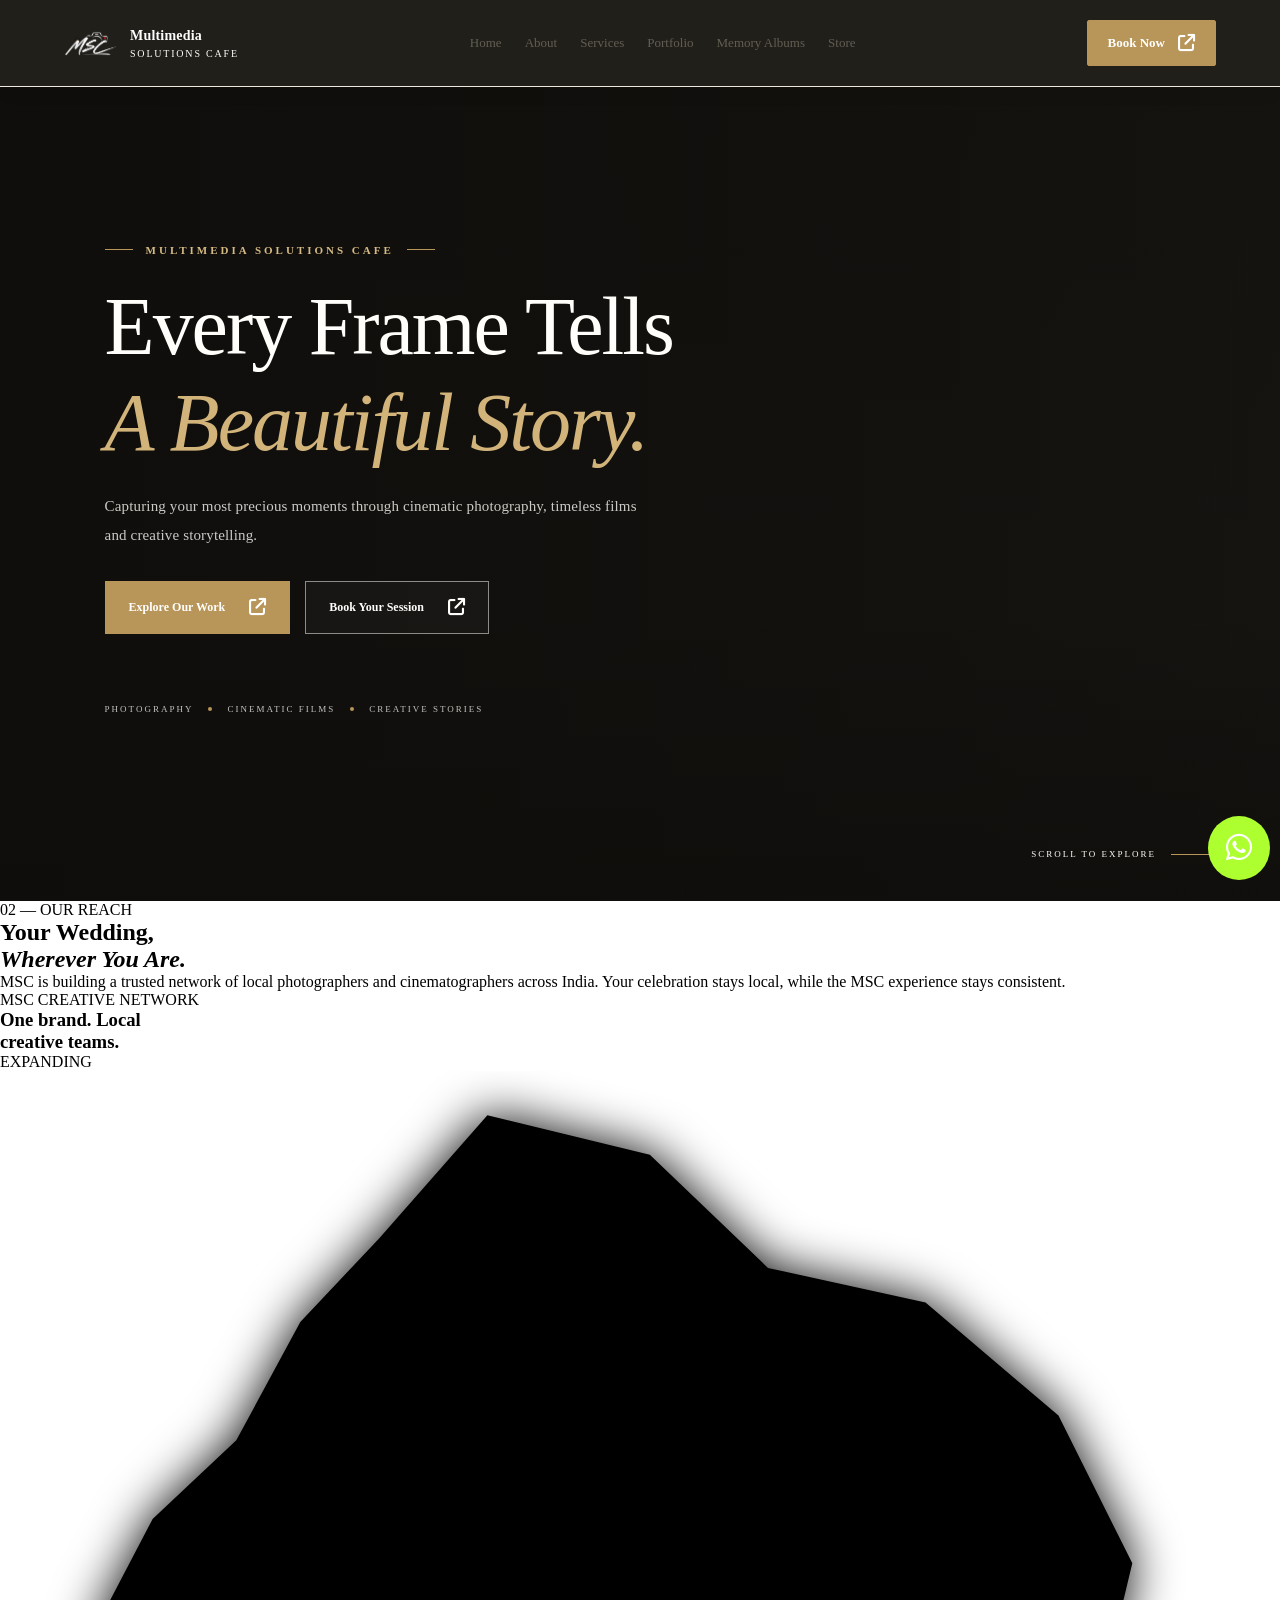
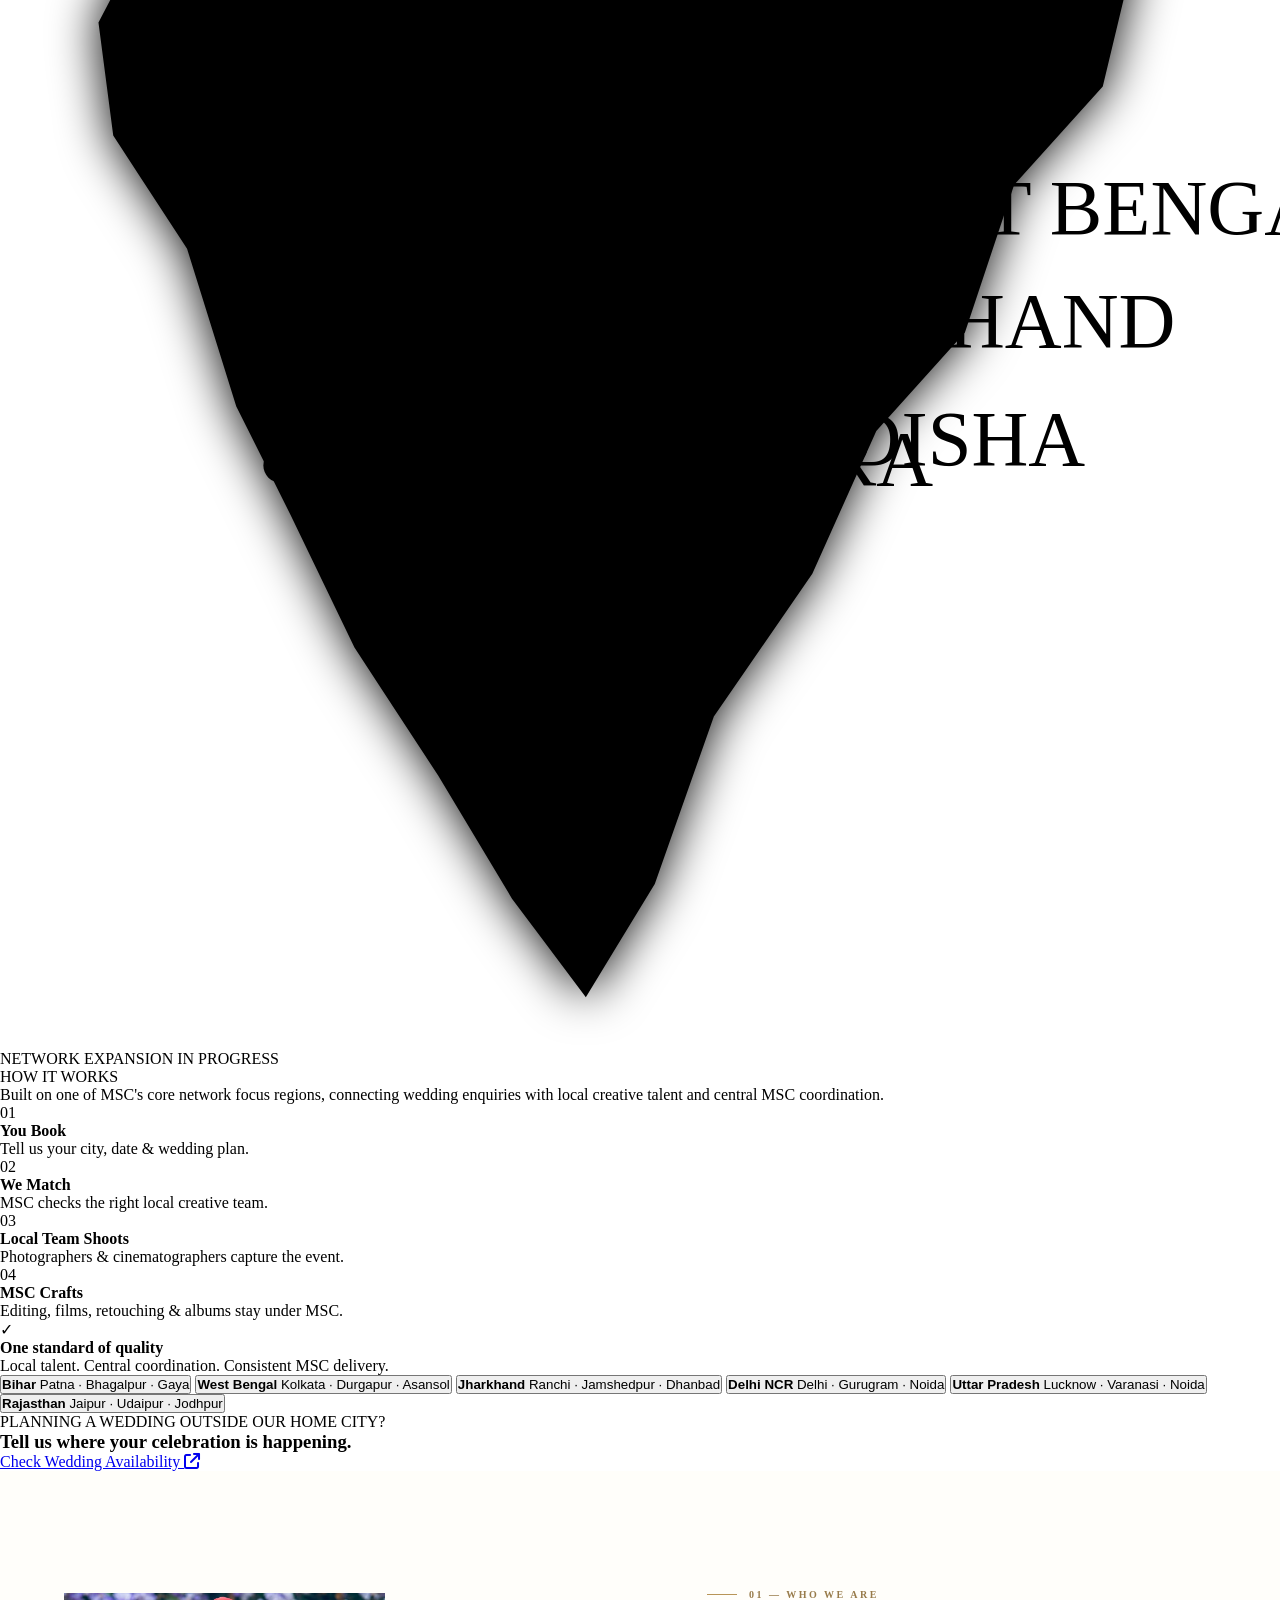
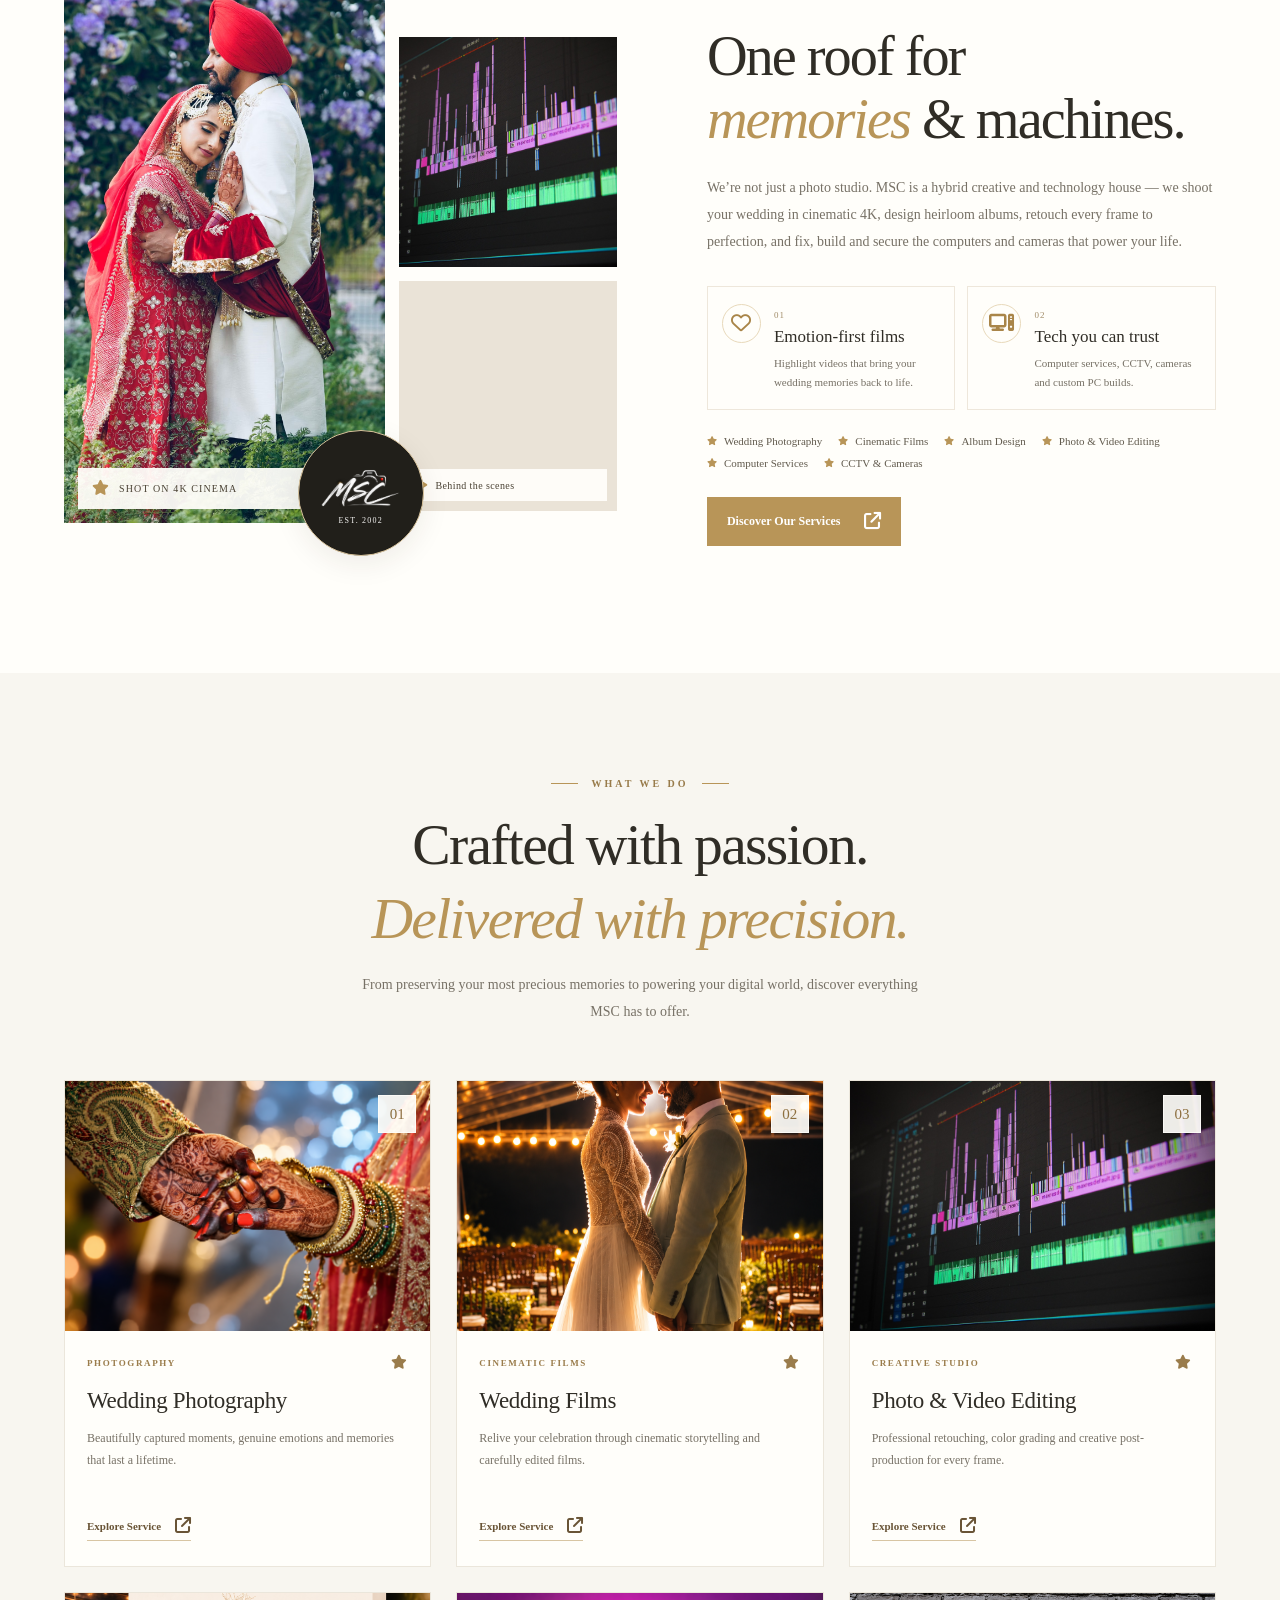
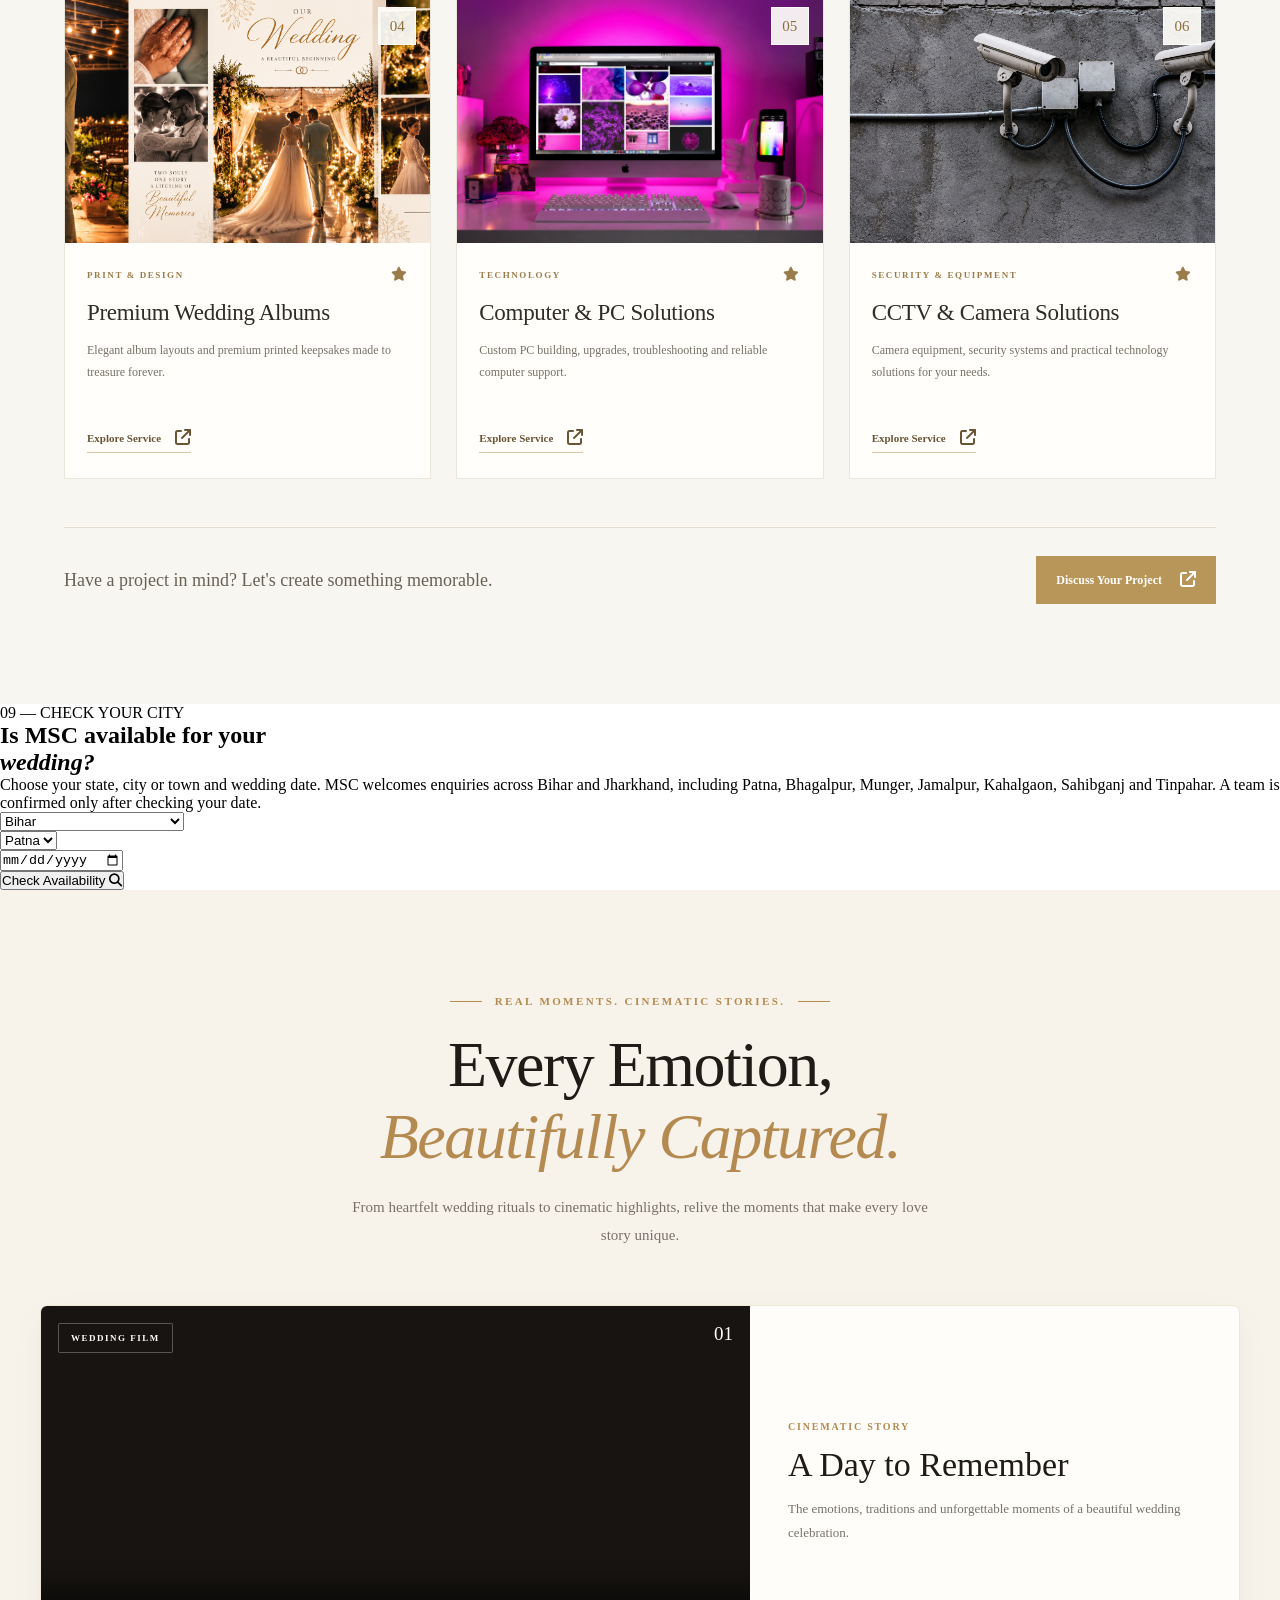
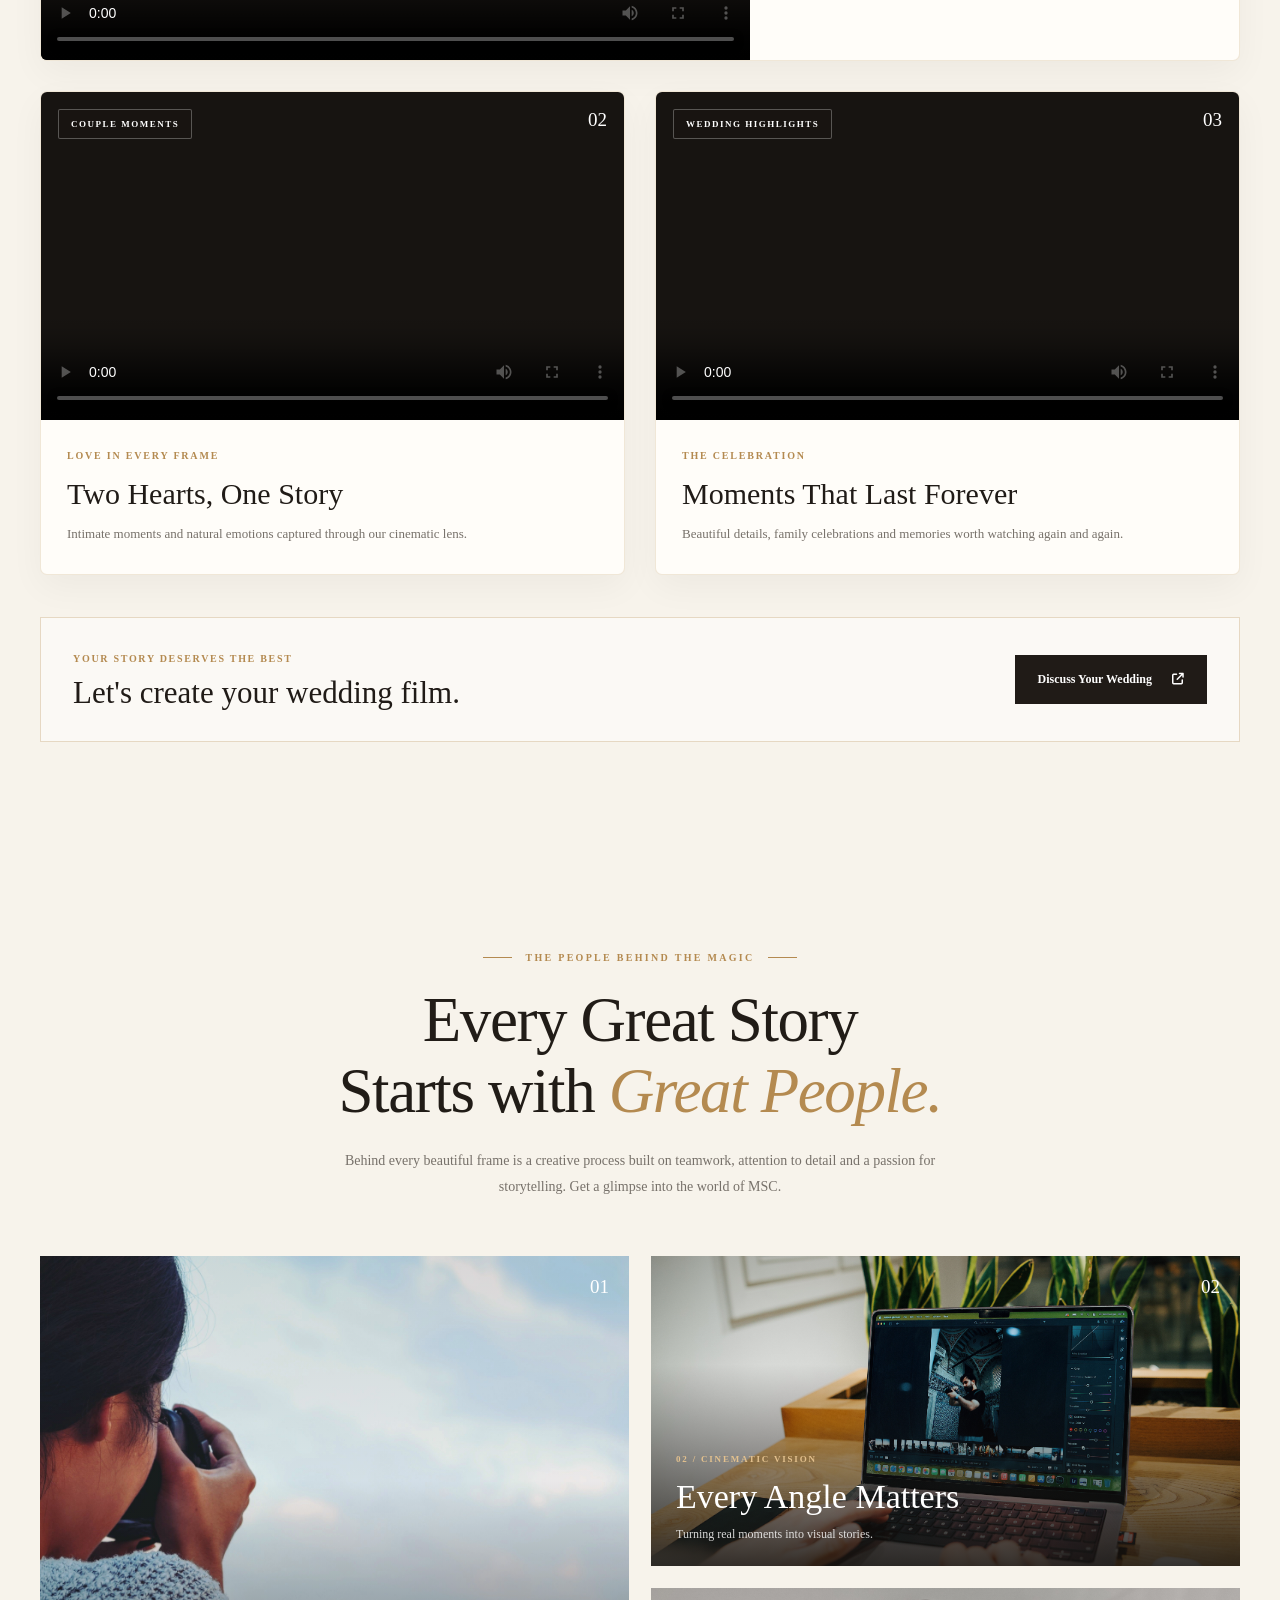
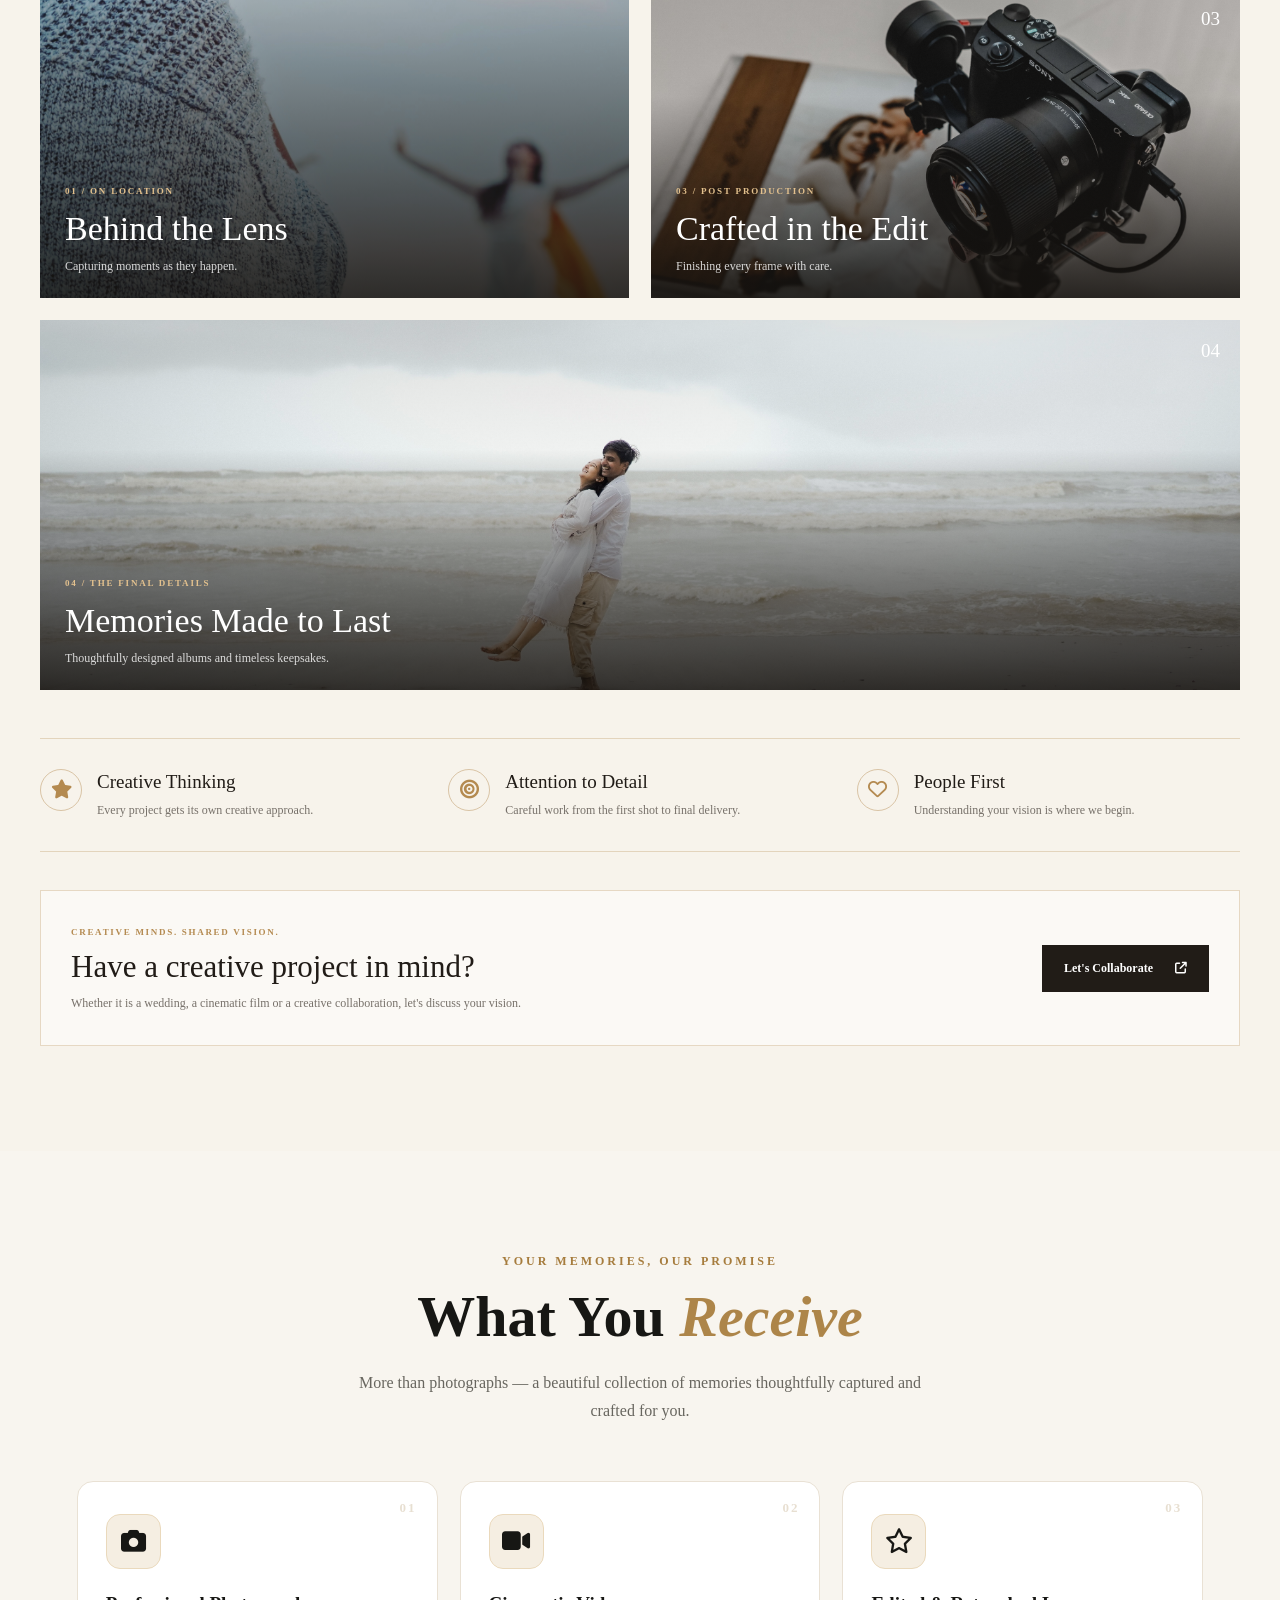
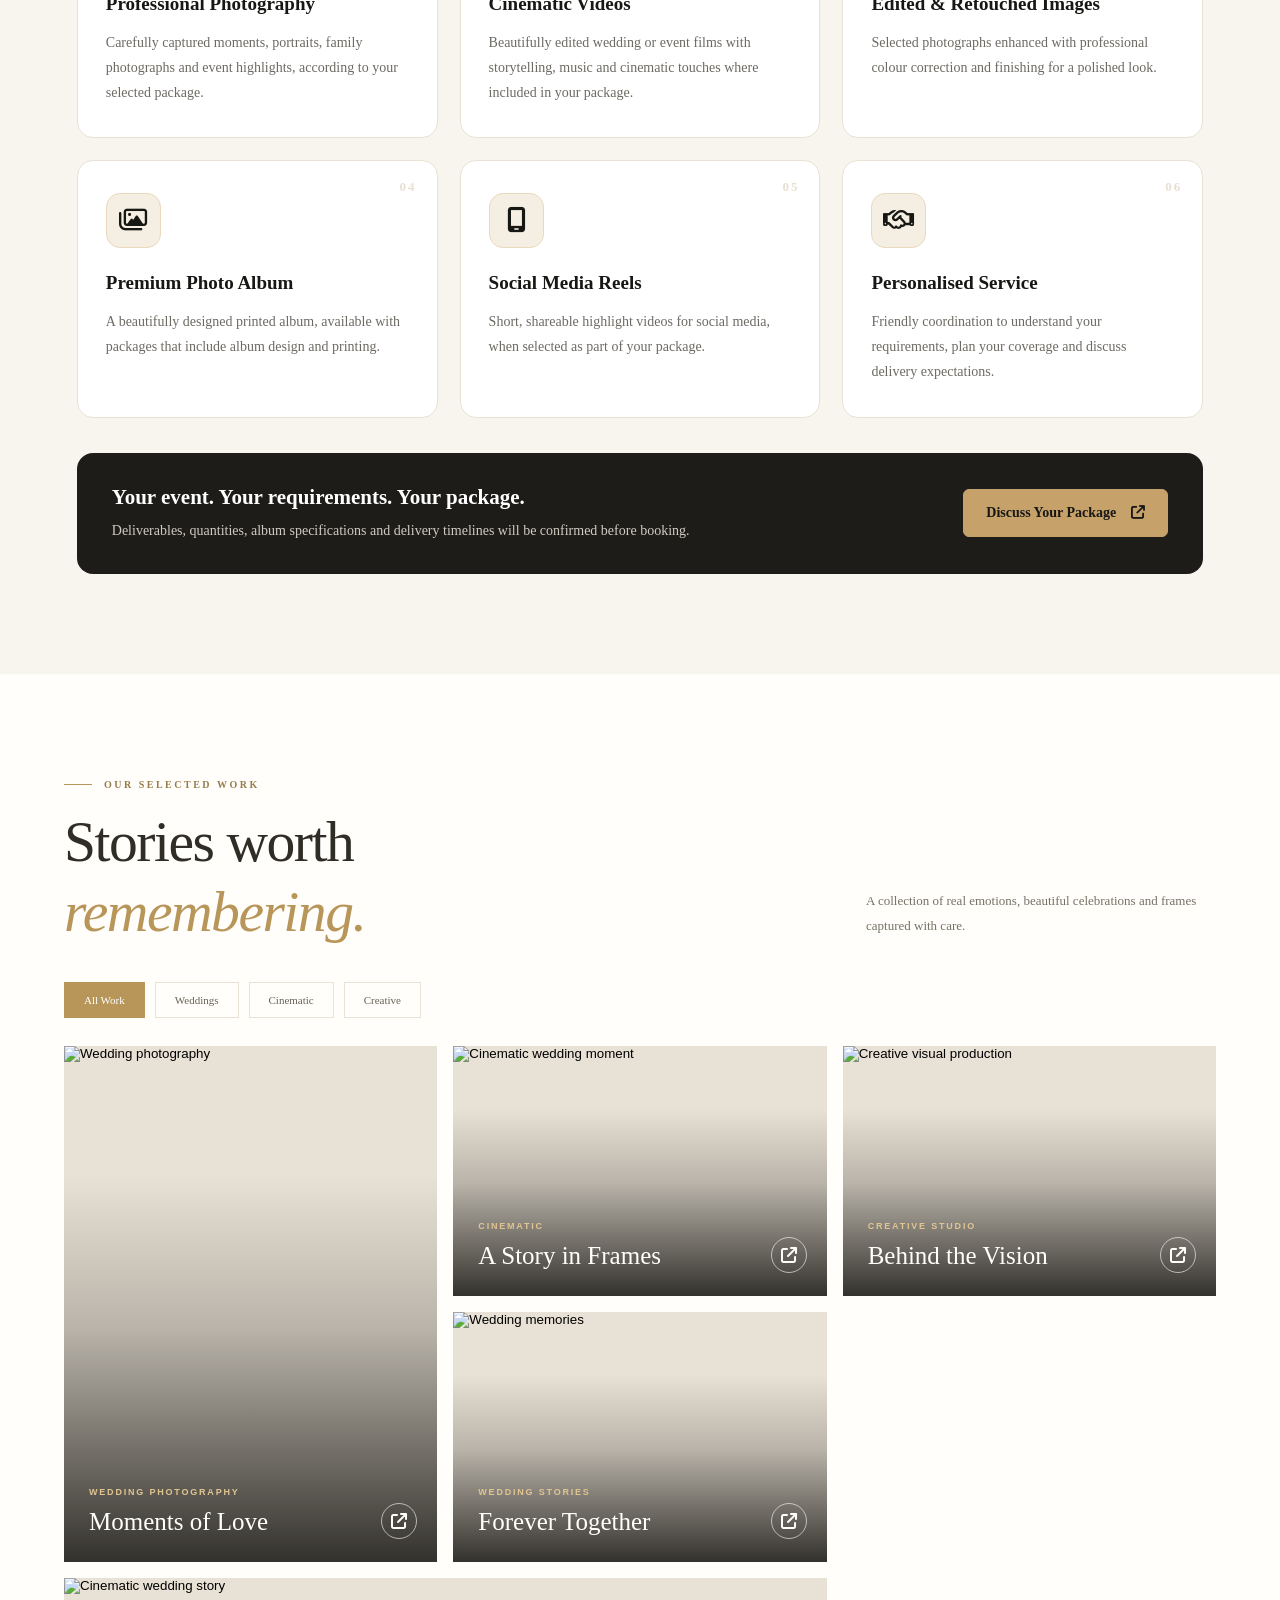
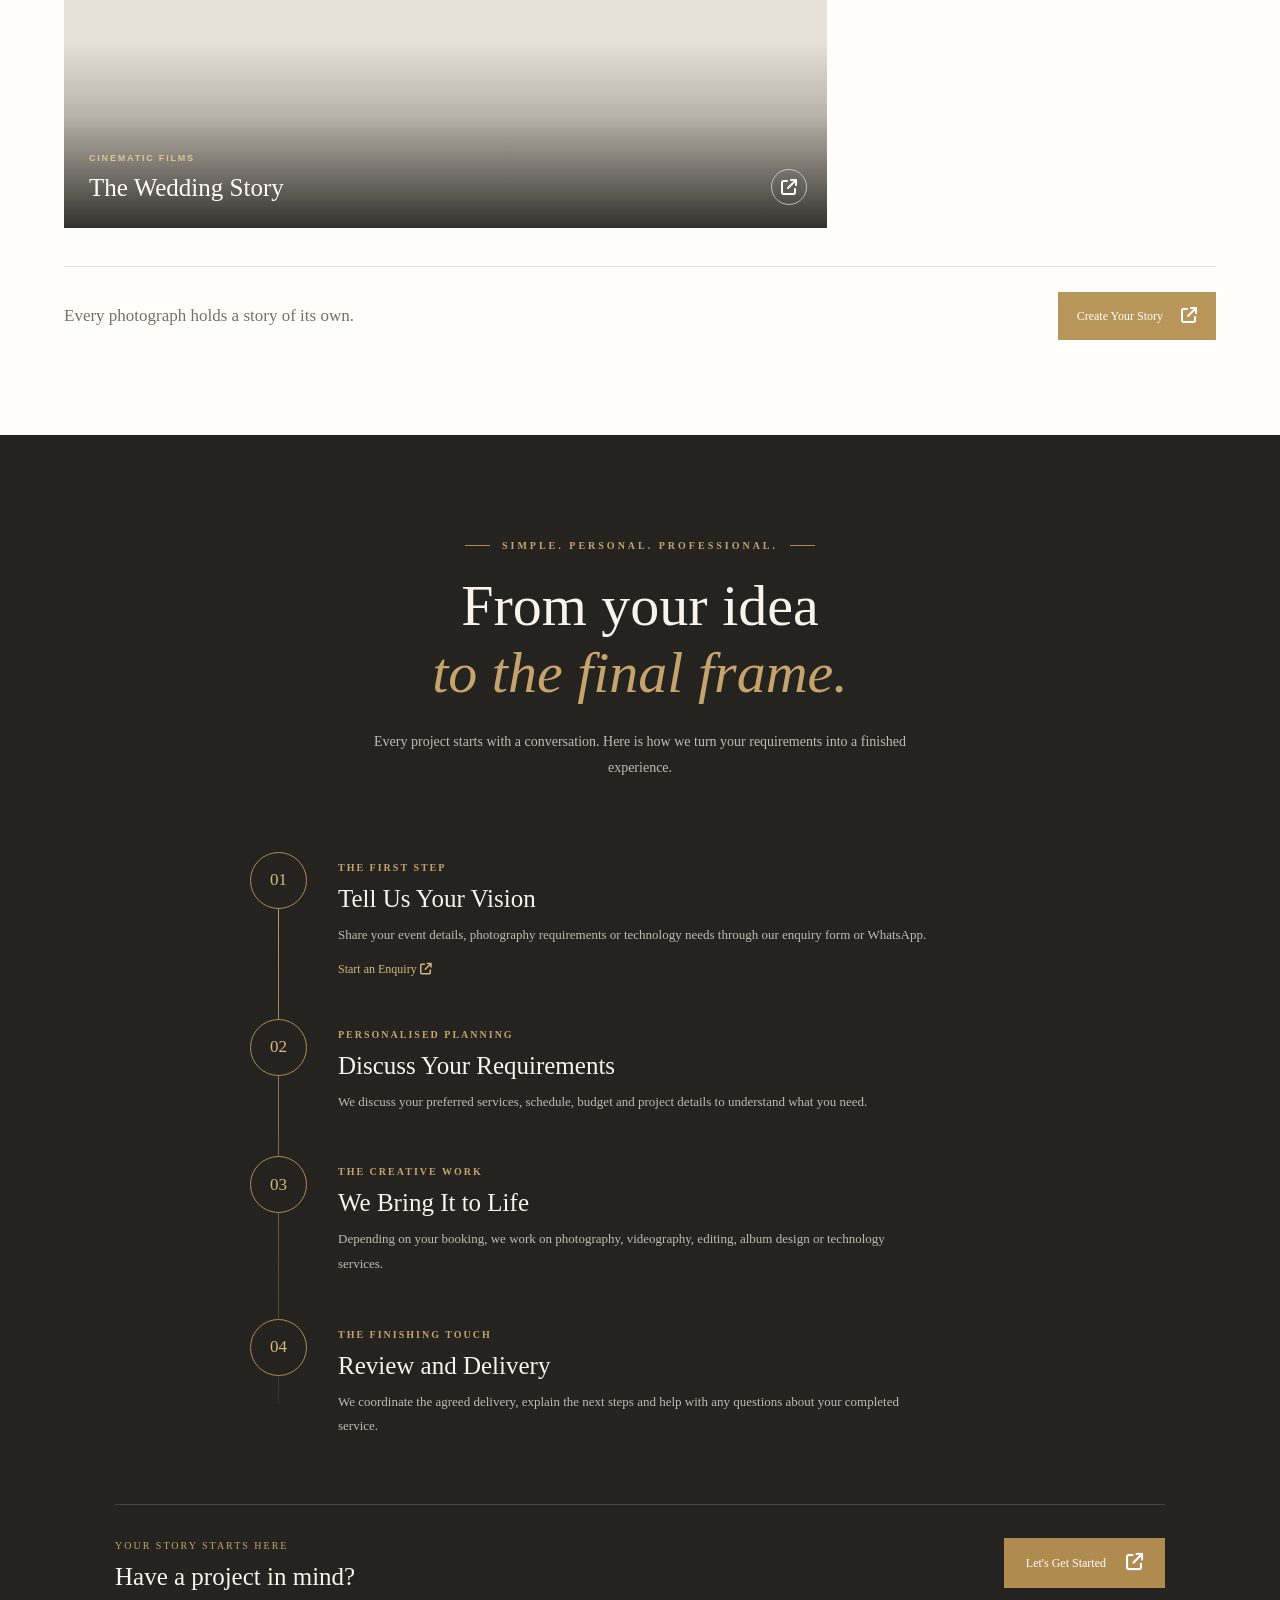
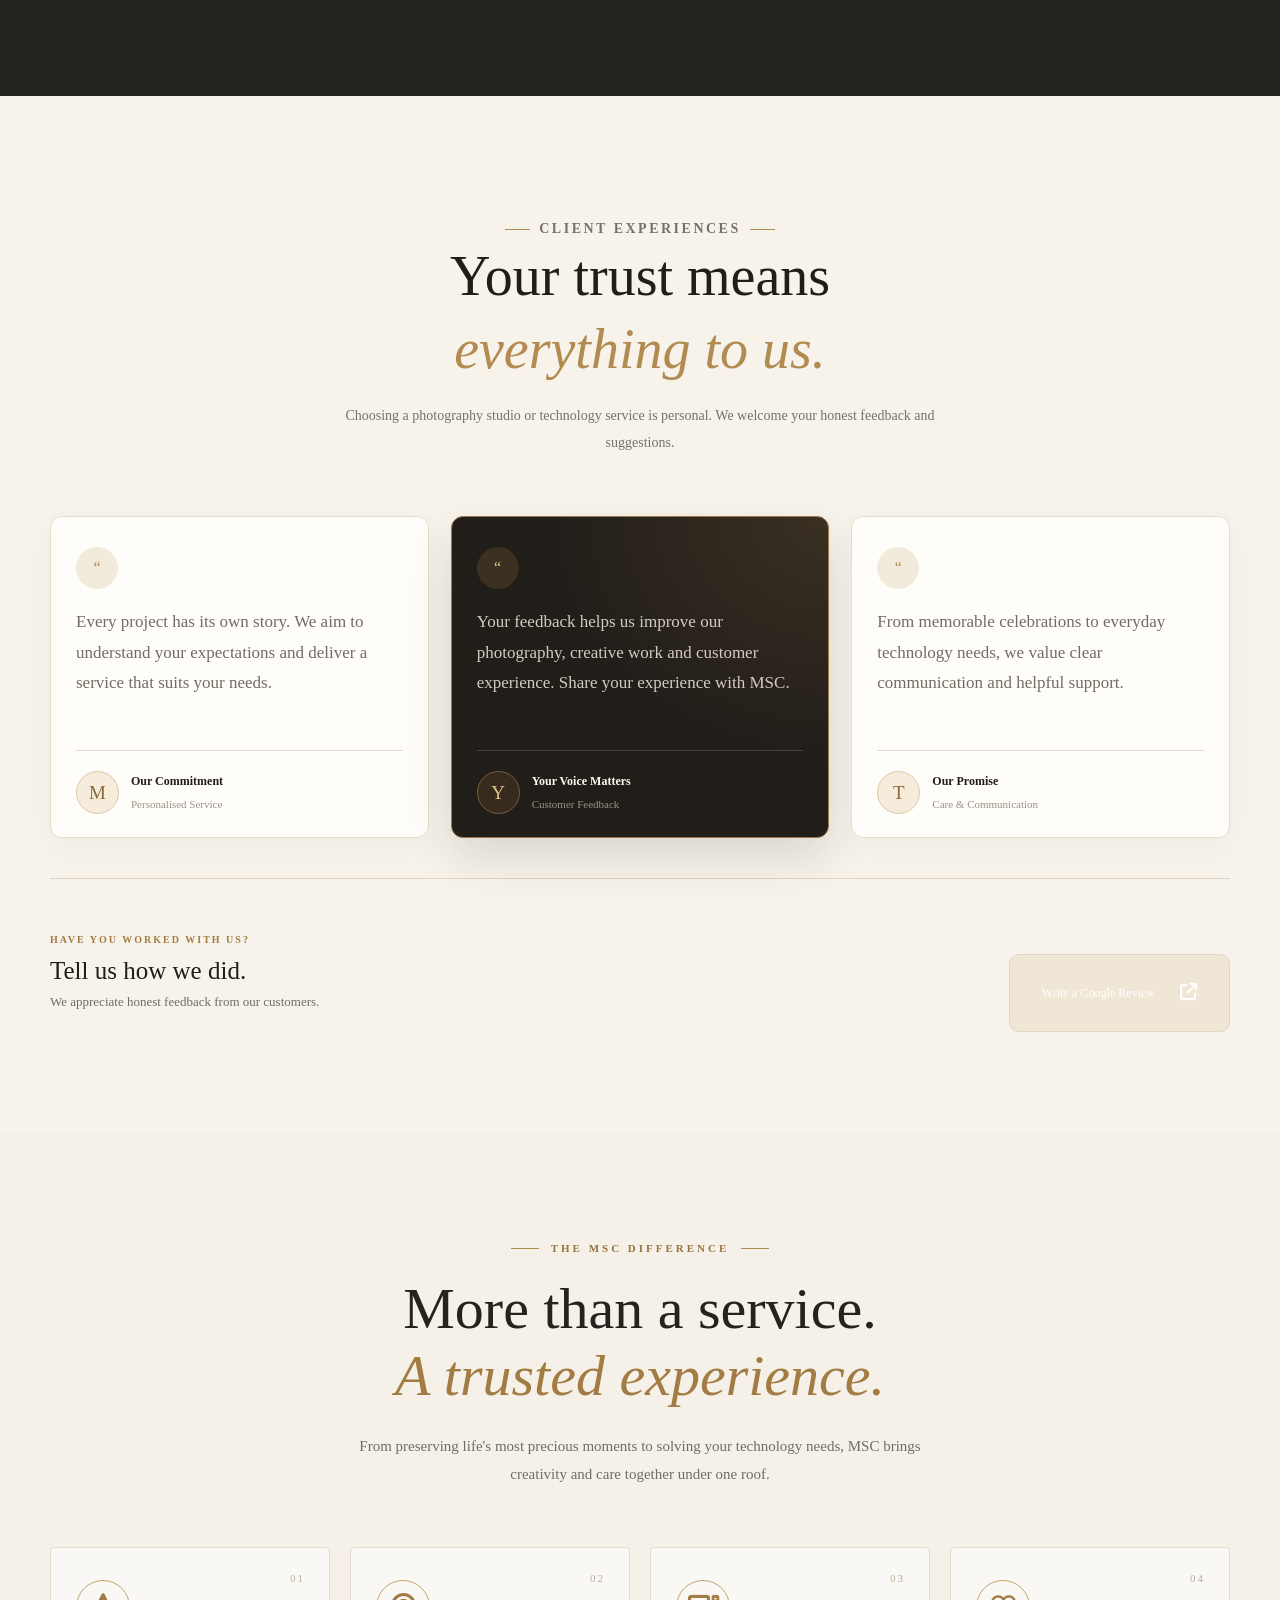
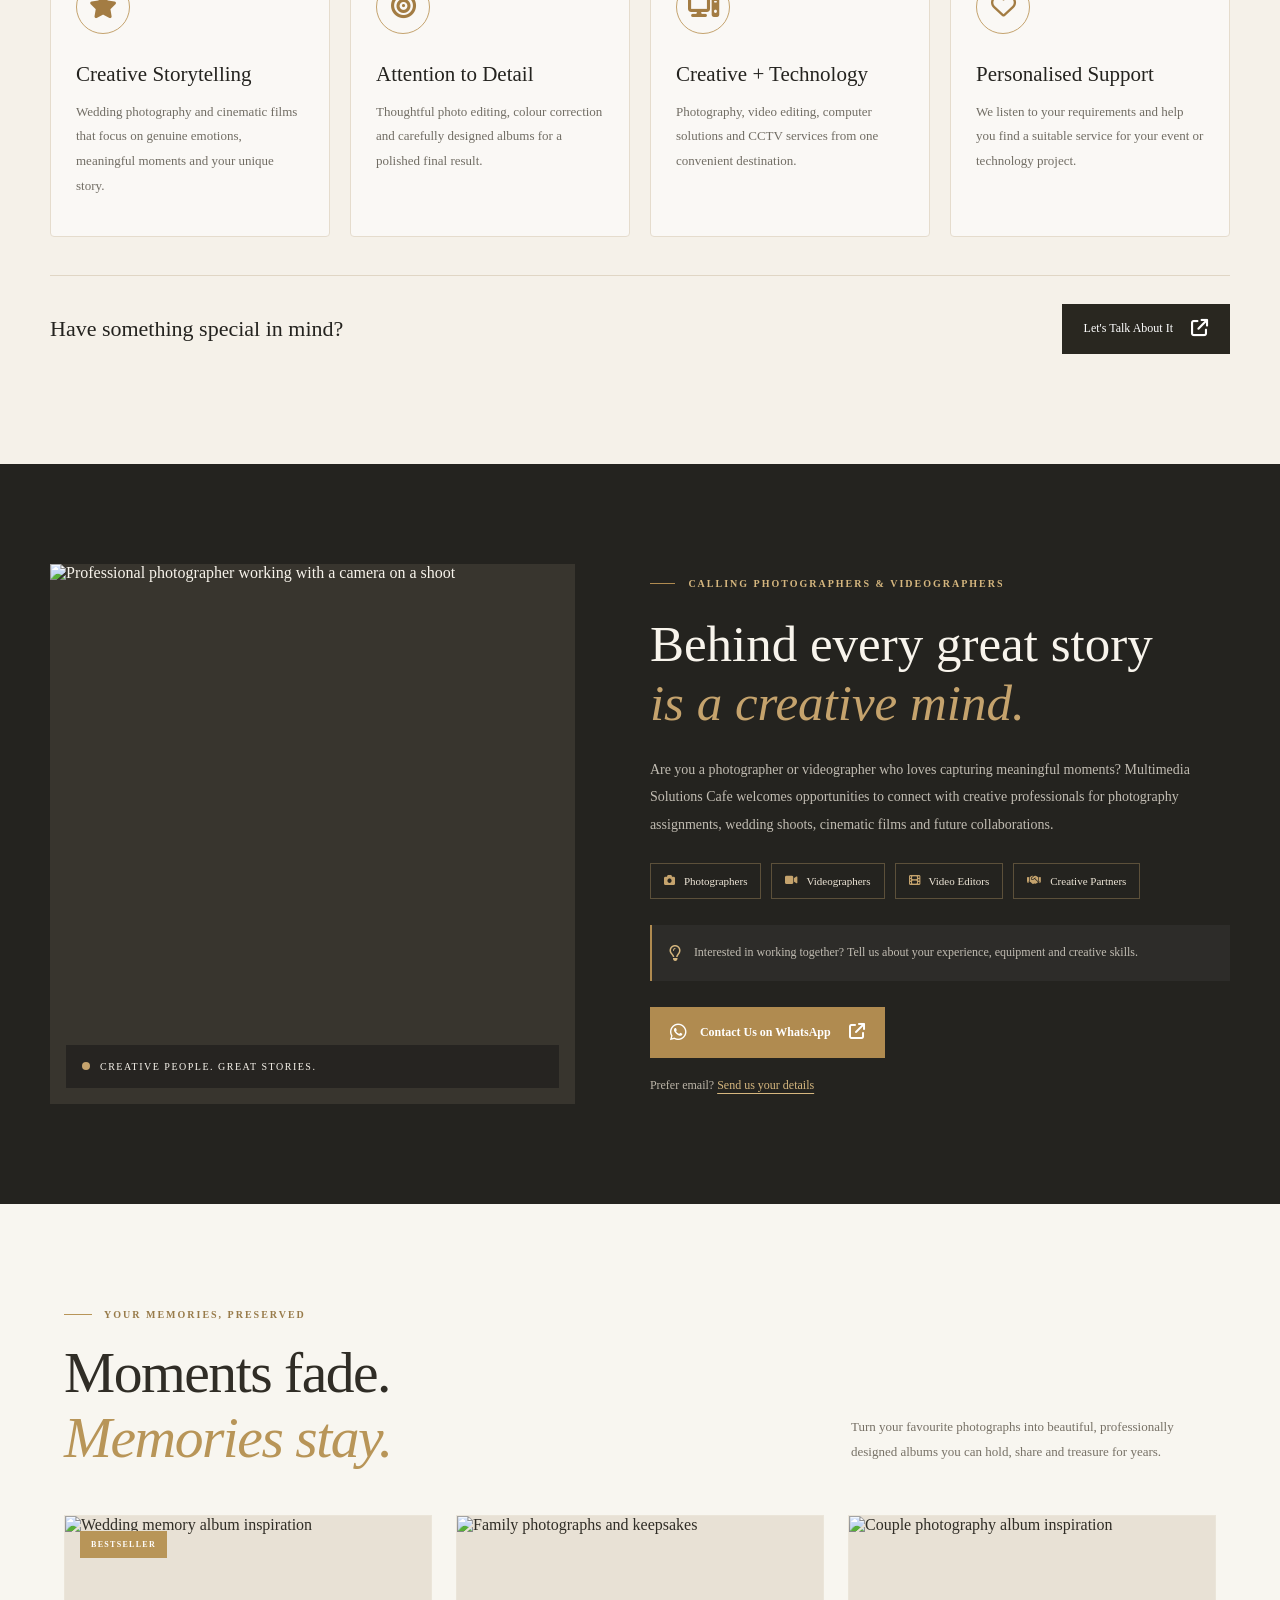
==== commit c0549c3a: "Add files via upload" ====
--- a/index.html
+++ b/index.html
@@ -1,53 +1,75 @@
 <!DOCTYPE html>
+
 <html lang="en">
   <head>
-    <meta charset="UTF-8" />
-    <meta name="viewport" content="width=device-width, initial-scale=1.0" />
-
+    <meta charset="utf-8" />
+    <meta content="width=device-width, initial-scale=1.0" name="viewport" />
     <title>
-      Multimedia Solutions Cafe | Wedding Photography, Films & PC Solutions
+      Wedding Photography in Bihar &amp; Jharkhand | Multimedia Solutions Cafe
     </title>
-    <link rel="icon" type="image/png" href="data/fav-icon.png">
+    <link href="data/fav-icon.png" rel="icon" type="image/png" />
     <meta
+      content="Multimedia Solutions Cafe (MSC) offers wedding photography, cinematic wedding films, videography, editing and wedding albums across Bihar and Jharkhand, including Patna, Bhagalpur, Munger, Jamalpur, Sahibganj and Tinpahar. Ask us to confirm your event-date availability."
       name="description"
-      content="Multimedia Solutions Cafe offers wedding photography, cinematic wedding films, photo and video editing, premium wedding albums, computer and PC solutions, and CCTV camera services. Contact MSC to discuss your project."
     />
     <meta
+      content="Multimedia Solutions Cafe, MSC wedding photography Bihar, wedding photographer Patna, wedding photography Bhagalpur, wedding photographer Munger, Jamalpur wedding photography, wedding photography Jharkhand, Sahibganj wedding photographer, Tinpahar wedding photography, cinematic wedding films, wedding videography, wedding albums"
       name="keywords"
-      content="Multimedia Solutions Cafe, MSC, wedding photographer, wedding photography, wedding videography, cinematic wedding films, wedding album design, photo editing, video editing, custom PC build, computer repair, CCTV camera installation, camera solutions"
     />
-    <meta name="robots" content="index, follow, max-image-preview:large" />
-    <meta name="theme-color" content="#f7f3eb" />
-
-    <meta property="og:type" content="website" />
+    <meta content="index, follow, max-image-preview:large" name="robots" />
+    <meta content="#101012" name="theme-color" />
+    <meta content="IN-BR; IN-JH" name="geo.region" />
+    <meta content="Bihar and Jharkhand, India" name="geo.placename" />
+    <meta content="website" property="og:type" />
     <meta
-      property="og:title"
-      content="Multimedia Solutions Cafe | Photography, Films & Technology"
+      content="https://www.multimediasolutioncafe.shop/"
+      property="og:url"
     />
     <meta
+      content="Wedding Photography in Bihar &amp; Jharkhand | Multimedia Solutions Cafe"
+      property="og:title"
+    />
+    <meta
+      content="Wedding photography, cinematic films and premium albums for celebrations across Bihar and Jharkhand. Contact MSC to check your city and date."
       property="og:description"
-      content="Preserving precious memories with wedding photography, cinematic films, premium albums and dependable technology solutions."
     />
-    <meta property="og:site_name" content="Multimedia Solutions Cafe" />
-    <meta property="og:image" content="assets/images/hero-poster.jpg" />
-
-    <meta name="twitter:card" content="summary_large_image" />
-    <meta name="twitter:title" content="Multimedia Solutions Cafe" />
+    <meta content="Multimedia Solutions Cafe" property="og:site_name" />
     <meta
+      content="https://www.multimediasolutioncafe.shop/data/Couple-img.avif"
+      property="og:image"
+    />
+    <meta content="en_IN" property="og:locale" />
+    <meta content="summary_large_image" name="twitter:card" />
+    <meta
+      content="Wedding Photography in Bihar &amp; Jharkhand | MSC"
+      name="twitter:title"
+    />
+    <meta
+      content="Wedding photography, cinematic films and albums across Bihar and Jharkhand. Check availability with MSC."
       name="twitter:description"
-      content="Wedding photography, cinematic films, premium albums and technology services."
     />
-    <meta name="twitter:image" content="assets/images/hero-poster.jpg" />
-
+    <meta
+      content="https://www.multimediasolutioncafe.shop/data/Couple-img.avif"
+      name="twitter:image"
+    />
+    <link href="css/style.css" rel="stylesheet" />
+    <link
+      href="https://cdnjs.cloudflare.com/ajax/libs/font-awesome/6.7.2/css/all.min.css"
+      rel="stylesheet"
+    />
+    <link href="https://www.multimediasolutioncafe.shop/" rel="canonical" />
     <script type="application/ld+json">
       {
         "@context": "https://schema.org",
         "@type": "LocalBusiness",
+        "@id": "https://www.multimediasolutioncafe.shop/#business",
         "name": "Multimedia Solutions Cafe",
         "alternateName": "MSC",
+        "url": "https://www.multimediasolutioncafe.shop/",
+        "image": "https://www.multimediasolutioncafe.shop/data/Couple-img.avif",
         "email": "multimediasolutioncafe@gmail.com",
         "telephone": "+91-9006720572",
-        "description": "Photography, cinematic wedding videography, photo and video editing, premium wedding albums, computer and PC solutions, and CCTV camera services.",
+        "description": "Wedding photography, cinematic wedding videography, photo and video editing, premium wedding albums, computer and PC solutions, and CCTV camera services. Wedding enquiries are welcome across Bihar and Jharkhand; availability is confirmed for each event date.",
         "knowsAbout": [
           "Wedding photography",
           "Cinematic wedding videography",
@@ -56,6 +78,67 @@
           "Wedding album design",
           "Computer repair and custom PC building",
           "CCTV and camera solutions"
+        ],
+        "areaServed": [
+          { "@type": "State", "name": "Bihar" },
+          { "@type": "State", "name": "Jharkhand" },
+          { "@type": "City", "name": "Patna" },
+          { "@type": "City", "name": "Bhagalpur" },
+          { "@type": "City", "name": "Munger" },
+          { "@type": "City", "name": "Jamalpur" },
+          { "@type": "City", "name": "Kahalgaon" },
+          { "@type": "City", "name": "Gaya" },
+          { "@type": "City", "name": "Purnia" },
+          { "@type": "City", "name": "Muzaffarpur" },
+          { "@type": "City", "name": "Darbhanga" },
+          { "@type": "City", "name": "Begusarai" },
+          { "@type": "City", "name": "Katihar" },
+          { "@type": "City", "name": "Saharsa" },
+          { "@type": "City", "name": "Arrah" },
+          { "@type": "City", "name": "Bihar Sharif" },
+          { "@type": "City", "name": "Chhapra" },
+          { "@type": "City", "name": "Siwan" },
+          { "@type": "City", "name": "Motihari" },
+          { "@type": "City", "name": "Bettiah" },
+          { "@type": "City", "name": "Nawada" },
+          { "@type": "City", "name": "Lakhisarai" },
+          { "@type": "City", "name": "Khagaria" },
+          { "@type": "City", "name": "Supaul" },
+          { "@type": "City", "name": "Madhepura" },
+          { "@type": "City", "name": "Banka" },
+          { "@type": "City", "name": "Jamui" },
+          { "@type": "City", "name": "Sheikhpura" },
+          { "@type": "City", "name": "Jehanabad" },
+          { "@type": "City", "name": "Aurangabad" },
+          { "@type": "City", "name": "Buxar" },
+          { "@type": "City", "name": "Sasaram" },
+          { "@type": "City", "name": "Hajipur" },
+          { "@type": "City", "name": "Samastipur" },
+          { "@type": "City", "name": "Sitamarhi" },
+          { "@type": "City", "name": "Madhubani" },
+          { "@type": "City", "name": "Kishanganj" },
+          { "@type": "City", "name": "Araria" },
+          { "@type": "City", "name": "Ranchi" },
+          { "@type": "City", "name": "Jamshedpur" },
+          { "@type": "City", "name": "Dhanbad" },
+          { "@type": "City", "name": "Bokaro" },
+          { "@type": "City", "name": "Deoghar" },
+          { "@type": "City", "name": "Dumka" },
+          { "@type": "City", "name": "Giridih" },
+          { "@type": "City", "name": "Hazaribagh" },
+          { "@type": "City", "name": "Ramgarh" },
+          { "@type": "City", "name": "Palamu" },
+          { "@type": "City", "name": "Garhwa" },
+          { "@type": "City", "name": "Chatra" },
+          { "@type": "City", "name": "Koderma" },
+          { "@type": "City", "name": "Lohardaga" },
+          { "@type": "City", "name": "Gumla" },
+          { "@type": "City", "name": "Simdega" },
+          { "@type": "City", "name": "Khunti" },
+          { "@type": "City", "name": "Saraikela" },
+          { "@type": "City", "name": "Chaibasa" },
+          { "@type": "City", "name": "Sahibganj" },
+          { "@type": "Place", "name": "Tinpahar" }
         ],
         "contactPoint": {
           "@type": "ContactPoint",
@@ -66,21 +149,50 @@
         }
       }
     </script>
-
-    <link rel="stylesheet" href="css/style.css" />
-    <link
-      rel="stylesheet"
-      href="https://cdnjs.cloudflare.com/ajax/libs/font-awesome/6.7.2/css/all.min.css"
-    />
-
-    <link
-      rel="stylesheet"
-      href="https://cdnjs.cloudflare.com/ajax/libs/font-awesome/6.7.2/css/all.min.css"
-    />
+    <script type="application/ld+json">
+      {
+        "@context": "https://schema.org",
+        "@type": "FAQPage",
+        "mainEntity": [
+          {
+            "@type": "Question",
+            "name": "Which areas does MSC accept wedding photography enquiries from?",
+            "acceptedAnswer": {
+              "@type": "Answer",
+              "text": "MSC welcomes wedding photography and cinematic film enquiries from across Bihar and Jharkhand, including Patna, Bhagalpur, Munger, Jamalpur, Kahalgaon, Sahibganj and Tinpahar. Team and date availability must be confirmed for each event."
+            }
+          },
+          {
+            "@type": "Question",
+            "name": "How do I check wedding photography availability with MSC?",
+            "acceptedAnswer": {
+              "@type": "Answer",
+              "text": "Choose your state, city or town and wedding date in the availability form, then send the enquiry through WhatsApp. MSC will need to confirm the local team and date before a booking is final."
+            }
+          },
+          {
+            "@type": "Question",
+            "name": "What wedding services does MSC offer?",
+            "acceptedAnswer": {
+              "@type": "Answer",
+              "text": "MSC offers wedding photography, cinematic wedding films, photo and video editing, and premium wedding album design. Additional coverage can be discussed for the event."
+            }
+          },
+          {
+            "@type": "Question",
+            "name": "Does MSC guarantee a team in every city?",
+            "acceptedAnswer": {
+              "@type": "Answer",
+              "text": "No. Enquiries are welcome across the stated service areas, but a local team and event date are confirmed individually before booking."
+            }
+          }
+        ]
+      }
+    </script>
   </head>
   <body>
     <div class="msc-loading-screen" id="mscLoadingScreen">
-      <div class="msc-loading-animation" aria-label="Loading">
+      <div aria-label="Loading" class="msc-loading-animation">
         <span>l</span><span>o</span><span>a</span><span>d</span> <span>i</span
         ><span>n</span><span>g</span>
       </div>
@@ -89,47 +201,54 @@
     <header class="msc-navbar">
       <nav class="msc-nav-container">
         <!-- Brand / Logo -->
-        <a href="#home" class="msc-brand">
+        <a class="msc-brand" href="#home">
           <img
+            alt="Multimedia Solutions Cafe logo"
+            class="msc-logo-image"
             src="data/logo.png"
-            class="msc-logo-image"
-            alt="Multimedia Solutions Cafe logo"
           />
-
           <span class="msc-brand-text">
             <strong>Multimedia</strong>
             <small>Solutions Cafe</small>
           </span>
         </a>
-
         <!-- Navigation Links -->
         <div class="msc-nav-links" id="mscNavLinks">
-          <a href="#home" class="msc-nav-link">Home</a>
-          <a href="#about" class="msc-nav-link">About</a>
-          <a href="#services" class="msc-nav-link">Services</a>
-          <a href="#portfolio" class="msc-nav-link">Portfolio</a>
-          <a href="#albums" class="msc-nav-link">Memory Albums</a>
-          <a href="store.html" class="msc-nav-link">Store</a>
-
+          <a class="msc-nav-link" href="#home">Home</a>
+          <a class="msc-nav-link" href="#about">About</a>
+          <a class="msc-nav-link" href="#services">Services</a>
+          <a class="msc-nav-link" href="#portfolio">Portfolio</a>
+          <a class="msc-nav-link" href="#albums">Memory Albums</a>
+          <a class="msc-nav-link" href="store.html">Store</a>
           <!-- Mobile Book Now -->
-          <a href="#wedding-enquiry" class="msc-book-btn mobile-book-btn">
-            Book Now <span>↗</span>
+          <a class="msc-book-btn mobile-book-btn" href="#wedding-enquiry">
+            Book Now
+            <span
+              ><i
+                class="fa-solid fa-arrow-up-right-from-square"
+                aria-hidden="true"
+              ></i
+            ></span>
           </a>
         </div>
-
         <!-- Desktop Book Now -->
-        <a href="#wedding-enquiry" class="msc-book-btn desktop-book-btn">
-          Book Now <span>↗</span>
+        <a class="msc-book-btn desktop-book-btn" href="#wedding-enquiry">
+          Book Now
+          <span
+            ><i
+              class="fa-solid fa-arrow-up-right-from-square"
+              aria-hidden="true"
+            ></i
+          ></span>
         </a>
-
         <!-- Mobile Menu Toggle -->
         <button
-          type="button"
+          aria-controls="mscNavLinks"
+          aria-expanded="false"
+          aria-label="Open navigation menu"
           class="msc-menu-toggle"
           id="mscMenuToggle"
-          aria-label="Open navigation menu"
-          aria-expanded="false"
-          aria-controls="mscNavLinks"
+          type="button"
         >
           <i
             class="fa-solid fa-bars fa-xl"
@@ -139,30 +258,27 @@
       </nav>
     </header>
     <!-- END MSC NAVBAR -->
-
     <!-- MSC HERO SECTION -->
     <section class="msc-hero" id="home">
       <!-- Background Video -->
       <video
+        aria-hidden="true"
+        autoplay=""
         class="msc-hero-video"
         id="mscHeroVideo"
-        autoplay
-        muted
-        loop
-        playsinline
+        loop=""
+        muted=""
+        playsinline=""
+        poster="https://images.pexels.com/videos/12597486/indian-indian-wedding-kiss-12597486.jpeg?auto=compress&amp;cs=tinysrgb&amp;fit=crop&amp;h=900&amp;w=1600"
         preload="metadata"
-        poster="https://images.pexels.com/videos/12597486/indian-indian-wedding-kiss-12597486.jpeg?auto=compress&cs=tinysrgb&fit=crop&h=900&w=1600"
-        aria-hidden="true"
       >
         <source
           src="https://videos.pexels.com/video-files/12597486/12597486-hd_1920_1080_25fps.mp4"
           type="video/mp4"
         />
       </video>
-
       <!-- Dark Overlay -->
       <div class="msc-hero-overlay"></div>
-
       <!-- Hero Content -->
       <div class="msc-hero-content">
         <p class="msc-hero-eyebrow">
@@ -170,29 +286,34 @@
           MULTIMEDIA SOLUTIONS CAFE
           <span class="msc-eyebrow-line"></span>
         </p>
-
         <h1 class="msc-hero-title">
           Every Frame Tells
           <span>A Beautiful Story.</span>
         </h1>
-
         <p class="msc-hero-description">
           Capturing your most precious moments through cinematic photography,
           timeless films and creative storytelling.
         </p>
-
         <div class="msc-hero-actions">
-          <a href="#portfolio" class="msc-hero-btn msc-hero-btn-primary">
+          <a class="msc-hero-btn msc-hero-btn-primary" href="#portfolio">
             Explore Our Work
-            <span>↗</span>
+            <span
+              ><i
+                class="fa-solid fa-arrow-up-right-from-square"
+                aria-hidden="true"
+              ></i
+            ></span>
           </a>
-
-          <a href="#wedding-enquiry" class="msc-hero-btn msc-hero-btn-outline">
+          <a class="msc-hero-btn msc-hero-btn-outline" href="#wedding-enquiry">
             Book Your Session
-            <span>↗</span>
+            <span
+              ><i
+                class="fa-solid fa-arrow-up-right-from-square"
+                aria-hidden="true"
+              ></i
+            ></span>
           </a>
         </div>
-
         <!-- Bottom Information -->
         <div class="msc-hero-bottom">
           <span>PHOTOGRAPHY</span>
@@ -202,15 +323,220 @@
           <span>CREATIVE STORIES</span>
         </div>
       </div>
-
       <!-- Scroll Indicator -->
-      <a href="#about" class="msc-scroll-indicator">
+      <a class="msc-scroll-indicator" href="#about">
         <span>SCROLL TO EXPLORE</span>
         <span class="msc-scroll-line"></span>
       </a>
     </section>
     <!-- END MSC HERO -->
-
+    <!-- MSC: Wedding Network Section -->
+    <section class="msc-reach" id="wedding-network">
+      <div class="reach-container">
+        <!-- Header -->
+        <div class="reach-header">
+          <div>
+            <div class="eyebrow"><span></span> 02 — OUR REACH</div>
+            <h2>
+              Your Wedding,<br />
+              <em>Wherever You Are.</em>
+            </h2>
+          </div>
+          <p class="reach-intro">
+            MSC is building a trusted network of local photographers and
+            cinematographers across India. Your celebration stays local, while
+            the MSC experience stays consistent.
+          </p>
+        </div>
+        <!-- Main cards -->
+        <div class="reach-grid">
+          <!-- India map card -->
+          <div class="reach-card map-card">
+            <div class="map-card-heading">
+              <div>
+                <span class="eyebrow">MSC CREATIVE NETWORK</span>
+                <h3>One brand. Local<br />creative teams.</h3>
+              </div>
+              <span class="status-pill">
+                <span class="pulse-dot"></span> EXPANDING
+              </span>
+            </div>
+            <div class="india-map-wrap">
+              <svg
+                aria-label="Illustration of the MSC creative network across India"
+                class="india-map"
+                role="img"
+                viewbox="0 0 260 320"
+              >
+                <defs>
+                  <lineargradient id="indiaGold" x1="0" x2="1" y1="0" y2="1">
+                    <stop offset="0%" stop-color="#f4d58a"></stop>
+                    <stop offset="100%" stop-color="#bc8c37"></stop>
+                  </lineargradient>
+                  <filter
+                    height="160%"
+                    id="mapGlow"
+                    width="160%"
+                    x="-30%"
+                    y="-30%"
+                  >
+                    <fegaussianblur stddeviation="5"></fegaussianblur>
+                  </filter>
+                </defs>
+                <!-- Decorative map glow -->
+                <path
+                  class="map-glow"
+                  d="
+              M99 9 L132 17 156 40 188 47 215 70
+              230 100 224 125 206 145 196 175 178 195
+              165 224 145 253 133 287 119 310 104 290
+              89 265 72 239 59 212 48 190 38 158
+              23 135 20 112 31 91 48 75 61 51 77 34 Z"
+                  filter="url(#mapGlow)"
+                ></path>
+                <path
+                  class="india-shape"
+                  d="
+              M99 9 L132 17 156 40 188 47 215 70
+              230 100 224 125 206 145 196 175 178 195
+              165 224 145 253 133 287 119 310 104 290
+              89 265 72 239 59 212 48 190 38 158
+              23 135 20 112 31 91 48 75 61 51 77 34 Z"
+                ></path>
+                <!-- Network markers -->
+                <g class="map-marker" transform="translate(91 88)">
+                  <circle r="3.5"></circle>
+                  <text x="10" y="4">DELHI NCR</text>
+                </g>
+                <g class="map-marker" transform="translate(45 111)">
+                  <circle r="3.5"></circle>
+                  <text x="9" y="4">RAJASTHAN</text>
+                </g>
+                <g class="map-marker" transform="translate(108 112)">
+                  <circle r="3.5"></circle>
+                  <text x="9" y="4">U.P.</text>
+                </g>
+                <g class="map-marker" transform="translate(157 151)">
+                  <circle r="3.5"></circle>
+                  <text x="9" y="4">WEST BENGAL</text>
+                </g>
+                <g class="map-marker" transform="translate(132 174)">
+                  <circle r="3.5"></circle>
+                  <text x="9" y="4">JHARKHAND</text>
+                </g>
+                <g class="map-marker" transform="translate(57 202)">
+                  <circle r="3.5"></circle>
+                  <text x="9" y="4">MAHARASHTRA</text>
+                </g>
+                <g class="map-marker" transform="translate(151 198)">
+                  <circle r="3.5"></circle>
+                  <text x="9" y="4">ODISHA</text>
+                </g>
+              </svg>
+            </div>
+            <div class="map-footer">
+              <span class="tiny-gold-dot"></span>
+              NETWORK EXPANSION IN PROGRESS
+            </div>
+          </div>
+          <!-- Process card -->
+          <div class="reach-card process-card">
+            <span class="eyebrow">HOW IT WORKS</span>
+            <p class="process-intro">
+              Built on one of MSC's core network focus regions, connecting
+              wedding enquiries with local creative talent and central MSC
+              coordination.
+            </p>
+            <div class="process-list">
+              <div class="process-step active">
+                <span class="step-number">01</span>
+                <div>
+                  <h4>You Book</h4>
+                  <p>Tell us your city, date &amp; wedding plan.</p>
+                </div>
+              </div>
+              <div class="process-step">
+                <span class="step-number">02</span>
+                <div>
+                  <h4>We Match</h4>
+                  <p>MSC checks the right local creative team.</p>
+                </div>
+              </div>
+              <div class="process-step">
+                <span class="step-number">03</span>
+                <div>
+                  <h4>Local Team Shoots</h4>
+                  <p>Photographers &amp; cinematographers capture the event.</p>
+                </div>
+              </div>
+              <div class="process-step">
+                <span class="step-number">04</span>
+                <div>
+                  <h4>MSC Crafts</h4>
+                  <p>Editing, films, retouching &amp; albums stay under MSC.</p>
+                </div>
+              </div>
+            </div>
+            <div class="quality-box">
+              <span class="quality-icon">✓</span>
+              <div>
+                <h4>One standard of quality</h4>
+                <p>
+                  Local talent. Central coordination. Consistent MSC delivery.
+                </p>
+              </div>
+            </div>
+          </div>
+        </div>
+        <!-- Region cards -->
+        <div class="region-grid">
+          <button class="region-card selected" data-region="Bihar">
+            <strong>Bihar</strong>
+            <span>Patna · Bhagalpur · Gaya</span>
+          </button>
+          <button class="region-card" data-region="West Bengal">
+            <strong>West Bengal</strong>
+            <span>Kolkata · Durgapur · Asansol</span>
+          </button>
+          <button class="region-card" data-region="Jharkhand">
+            <strong>Jharkhand</strong>
+            <span>Ranchi · Jamshedpur · Dhanbad</span>
+          </button>
+          <button class="region-card" data-region="Delhi NCR">
+            <strong>Delhi NCR</strong>
+            <span>Delhi · Gurugram · Noida</span>
+          </button>
+          <button class="region-card" data-region="Uttar Pradesh">
+            <strong>Uttar Pradesh</strong>
+            <span>Lucknow · Varanasi · Noida</span>
+          </button>
+          <button class="region-card" data-region="Rajasthan">
+            <strong>Rajasthan</strong>
+            <span>Jaipur · Udaipur · Jodhpur</span>
+          </button>
+        </div>
+        <!-- CTA -->
+        <div class="reach-cta">
+          <div>
+            <span class="eyebrow"
+              >PLANNING A WEDDING OUTSIDE OUR HOME CITY?</span
+            >
+            <h3 id="reach-cta-title">
+              Tell us where your celebration is happening.
+            </h3>
+          </div>
+          <a class="reach-button" href="#wedding-enquiry">
+            Check Wedding Availability
+            <span
+              ><i
+                class="fa-solid fa-arrow-up-right-from-square"
+                aria-hidden="true"
+              ></i
+            ></span>
+          </a>
+        </div>
+      </div>
+    </section>
     <!-- MSC ABOUT SECTION -->
     <section class="msc-about" id="about">
       <div class="msc-about-container">
@@ -219,84 +545,79 @@
           <div class="msc-about-visual">
             <div class="msc-about-image-main">
               <img
-                src="data/Couple-img.avif"
                 alt="Traditional wedding couple"
                 loading="lazy"
+                src="data/Couple-img.avif"
               />
-
               <div class="msc-about-image-caption">
-                <span class="msc-about-caption-icon">✦</span>
+                <span class="msc-about-caption-icon"
+                  ><i aria-hidden="true" class="fa-solid fa-star"></i
+                ></span>
                 <span>Shot on 4K Cinema</span>
               </div>
             </div>
-
             <div class="msc-about-image-stack">
               <div class="msc-about-image-small">
                 <img
-                  src="data/Editing-img.jpg"
                   alt="Creative editing workspace"
                   loading="lazy"
+                  src="data/Editing-img.jpg"
                 />
               </div>
-
               <div class="msc-about-video">
                 <video
-                  autoplay
-                  muted
-                  loop
-                  playsinline
+                  autoplay=""
+                  loop=""
+                  muted=""
+                  playsinline=""
+                  poster=""
                   preload="metadata"
-                  poster=""
                 >
-                  <source
-                    src="data/Camera-Behind.mp4"
-                    type="video/mp4"
-                  />
+                  <source src="data/Camera-Behind.mp4" type="video/mp4" />
                 </video>
-
                 <span class="msc-about-video-label">
-                  <span>▶</span> Behind the scenes
+                  <span
+                    ><i class="fa-solid fa-play" aria-hidden="true"></i
+                  ></span>
+                  Behind the scenes
                 </span>
               </div>
             </div>
-
             <!-- Studio Seal -->
-            <div class="msc-about-seal" aria-label="MSC Studio since 2002">
+            <div aria-label="MSC Studio since 2002" class="msc-about-seal">
               <div class="msc-about-seal-center">
                 <img
+                  alt="MSC logo"
                   class="msc-about-seal-logo"
                   src="data/logo.png"
-                  alt="MSC logo"
                 />
                 <span>EST. 2002</span>
               </div>
             </div>
           </div>
-
           <!-- About Content -->
           <div class="msc-about-content">
             <div class="msc-about-eyebrow">
               <span></span>
               01 — WHO WE ARE
             </div>
-
             <h2 class="msc-about-title">
               One roof for
               <br />
               <em>memories</em> &amp; machines.
             </h2>
-
             <p class="msc-about-description">
               We’re not just a photo studio. MSC is a hybrid creative and
               technology house — we shoot your wedding in cinematic 4K, design
               heirloom albums, retouch every frame to perfection, and fix, build
               and secure the computers and cameras that power your life.
             </p>
-
             <!-- Feature Cards -->
             <div class="msc-about-highlights">
               <article class="msc-about-highlight">
-                <div class="msc-about-highlight-icon">♡</div>
+                <div class="msc-about-highlight-icon">
+                  <i aria-hidden="true" class="fa-regular fa-heart"></i>
+                </div>
                 <div>
                   <span class="msc-about-highlight-number">01</span>
                   <h3>Emotion-first films</h3>
@@ -306,9 +627,10 @@
                   </p>
                 </div>
               </article>
-
               <article class="msc-about-highlight">
-                <div class="msc-about-highlight-icon">⌘</div>
+                <div class="msc-about-highlight-icon">
+                  <i aria-hidden="true" class="fa-solid fa-computer"></i>
+                </div>
                 <div>
                   <span class="msc-about-highlight-number">02</span>
                   <h3>Tech you can trust</h3>
@@ -316,27 +638,49 @@
                 </div>
               </article>
             </div>
-
             <!-- Capabilities -->
             <div class="msc-about-capabilities">
-              <span><i>✦</i> Wedding Photography</span>
-              <span><i>✦</i> Cinematic Films</span>
-              <span><i>✦</i> Album Design</span>
-              <span><i>✦</i> Photo &amp; Video Editing</span>
-              <span><i>✦</i> Computer Services</span>
-              <span><i>✦</i> CCTV &amp; Cameras</span>
-            </div>
-
-            <a href="#services" class="msc-about-cta">
+              <span
+                ><i><i aria-hidden="true" class="fa-solid fa-star"></i></i>
+                Wedding Photography</span
+              >
+              <span
+                ><i><i aria-hidden="true" class="fa-solid fa-star"></i></i>
+                Cinematic Films</span
+              >
+              <span
+                ><i><i aria-hidden="true" class="fa-solid fa-star"></i></i>
+                Album Design</span
+              >
+              <span
+                ><i><i aria-hidden="true" class="fa-solid fa-star"></i></i>
+                Photo &amp; Video Editing</span
+              >
+              <span
+                ><i><i aria-hidden="true" class="fa-solid fa-star"></i></i>
+                Computer Services</span
+              >
+              <span
+                ><i><i aria-hidden="true" class="fa-solid fa-star"></i></i> CCTV
+                &amp; Cameras</span
+              >
+            </div>
+            <a class="msc-about-cta" href="#services">
               Discover Our Services
-              <span>↗</span>
+              <span
+                ><i
+                  class="fa-solid fa-arrow-up-right-from-square"
+                  aria-hidden="true"
+                ></i
+              ></span>
             </a>
           </div>
         </div>
       </div>
     </section>
     <!-- END MSC ABOUT SECTION -->
-
+    <!-- Optional contact section.
+     Replace this with your existing contact form if you have one. -->
     <!-- MSC SERVICES SECTION -->
     <section class="msc-services" id="services">
       <div class="msc-services-container">
@@ -347,213 +691,290 @@
             WHAT WE DO
             <span></span>
           </div>
-
           <h2 class="msc-services-title">
             Crafted with passion.
             <em>Delivered with precision.</em>
           </h2>
-
           <p class="msc-services-intro">
             From preserving your most precious memories to powering your digital
             world, discover everything MSC has to offer.
           </p>
         </div>
-
         <!-- Services Grid -->
         <div class="msc-services-grid">
           <!-- Service 1 -->
           <article class="msc-service-card">
             <div class="msc-service-image">
               <img
-                src="data/Wedding-Photo.png"
                 alt="Wedding photography"
                 loading="lazy"
+                src="data/Wedding-Photo.png"
               />
               <span class="msc-service-number">01</span>
             </div>
-
             <div class="msc-service-content">
               <div class="msc-service-meta">
                 <span>PHOTOGRAPHY</span>
-                <span>✦</span>
-              </div>
-
+                <span><i aria-hidden="true" class="fa-solid fa-star"></i></span>
+              </div>
               <h3>Wedding Photography</h3>
-
               <p>
                 Beautifully captured moments, genuine emotions and memories that
                 last a lifetime.
               </p>
-
-              <a href="#wedding-enquiry" class="msc-service-link">
-                Explore Service <span>↗</span>
+              <a class="msc-service-link" href="#wedding-enquiry">
+                Explore Service
+                <span
+                  ><i
+                    class="fa-solid fa-arrow-up-right-from-square"
+                    aria-hidden="true"
+                  ></i
+                ></span>
               </a>
             </div>
           </article>
-
           <!-- Service 2 -->
           <article class="msc-service-card">
             <div class="msc-service-image">
               <img
-                src="data/Wedding Flims.png"
                 alt="Cinematic wedding videography"
                 loading="lazy"
+                src="data/Wedding Flims.png"
               />
               <span class="msc-service-number">02</span>
             </div>
-
             <div class="msc-service-content">
               <div class="msc-service-meta">
                 <span>CINEMATIC FILMS</span>
-                <span>✦</span>
-              </div>
-
+                <span><i aria-hidden="true" class="fa-solid fa-star"></i></span>
+              </div>
               <h3>Wedding Films</h3>
-
               <p>
                 Relive your celebration through cinematic storytelling and
                 carefully edited films.
               </p>
-
-              <a href="#wedding-enquiry" class="msc-service-link">
-                Explore Service <span>↗</span>
+              <a class="msc-service-link" href="#wedding-enquiry">
+                Explore Service
+                <span
+                  ><i
+                    class="fa-solid fa-arrow-up-right-from-square"
+                    aria-hidden="true"
+                  ></i
+                ></span>
               </a>
             </div>
           </article>
-
           <!-- Service 3 -->
           <article class="msc-service-card">
             <div class="msc-service-image">
               <img
-                src="data/Editing-img.jpg"
                 alt="Creative photo editing workspace"
                 loading="lazy"
+                src="data/Editing-img.jpg"
               />
               <span class="msc-service-number">03</span>
             </div>
-
             <div class="msc-service-content">
               <div class="msc-service-meta">
                 <span>CREATIVE STUDIO</span>
-                <span>✦</span>
-              </div>
-
+                <span><i aria-hidden="true" class="fa-solid fa-star"></i></span>
+              </div>
               <h3>Photo &amp; Video Editing</h3>
-
               <p>
                 Professional retouching, color grading and creative
                 post-production for every frame.
               </p>
-
-              <a href="#wedding-enquiry" class="msc-service-link">
-                Explore Service <span>↗</span>
+              <a class="msc-service-link" href="#wedding-enquiry">
+                Explore Service
+                <span
+                  ><i
+                    class="fa-solid fa-arrow-up-right-from-square"
+                    aria-hidden="true"
+                  ></i
+                ></span>
               </a>
             </div>
           </article>
-
           <!-- Service 4 -->
           <article class="msc-service-card">
             <div class="msc-service-image">
               <img
-                src="data/Wediing-Album.png"
                 alt="Wedding album and printed photographs"
                 loading="lazy"
+                src="data/Wediing-Album.png"
               />
               <span class="msc-service-number">04</span>
             </div>
-
             <div class="msc-service-content">
               <div class="msc-service-meta">
                 <span>PRINT &amp; DESIGN</span>
-                <span>✦</span>
-              </div>
-
+                <span><i aria-hidden="true" class="fa-solid fa-star"></i></span>
+              </div>
               <h3>Premium Wedding Albums</h3>
-
               <p>
                 Elegant album layouts and premium printed keepsakes made to
                 treasure forever.
               </p>
-
-              <a href="#wedding-enquiry" class="msc-service-link">
-                Explore Service <span>↗</span>
+              <a class="msc-service-link" href="#wedding-enquiry">
+                Explore Service
+                <span
+                  ><i
+                    class="fa-solid fa-arrow-up-right-from-square"
+                    aria-hidden="true"
+                  ></i
+                ></span>
               </a>
             </div>
           </article>
-
           <!-- Service 5 -->
           <article class="msc-service-card">
             <div class="msc-service-image">
               <img
-                src="data/Video-editing.png"
                 alt="Custom computer setup"
                 loading="lazy"
+                src="data/Video-editing.png"
               />
               <span class="msc-service-number">05</span>
             </div>
-
             <div class="msc-service-content">
               <div class="msc-service-meta">
                 <span>TECHNOLOGY</span>
-                <span>✦</span>
-              </div>
-
+                <span><i aria-hidden="true" class="fa-solid fa-star"></i></span>
+              </div>
               <h3>Computer &amp; PC Solutions</h3>
-
               <p>
                 Custom PC building, upgrades, troubleshooting and reliable
                 computer support.
               </p>
-
-              <a href="#wedding-enquiry" class="msc-service-link">
-                Explore Service <span>↗</span>
+              <a class="msc-service-link" href="#wedding-enquiry">
+                Explore Service
+                <span
+                  ><i
+                    class="fa-solid fa-arrow-up-right-from-square"
+                    aria-hidden="true"
+                  ></i
+                ></span>
               </a>
             </div>
           </article>
-
           <!-- Service 6 -->
           <article class="msc-service-card">
             <div class="msc-service-image">
               <img
-                src="data/CCTV-camera.png"
                 alt="Professional camera equipment"
                 loading="lazy"
+                src="data/CCTV-camera.png"
               />
               <span class="msc-service-number">06</span>
             </div>
-
             <div class="msc-service-content">
               <div class="msc-service-meta">
                 <span>SECURITY &amp; EQUIPMENT</span>
-                <span>✦</span>
-              </div>
-
+                <span><i aria-hidden="true" class="fa-solid fa-star"></i></span>
+              </div>
               <h3>CCTV &amp; Camera Solutions</h3>
-
               <p>
                 Camera equipment, security systems and practical technology
                 solutions for your needs.
               </p>
-
-              <a href="#wedding-enquiry" class="msc-service-link">
-                Explore Service <span>↗</span>
+              <a class="msc-service-link" href="#wedding-enquiry">
+                Explore Service
+                <span
+                  ><i
+                    class="fa-solid fa-arrow-up-right-from-square"
+                    aria-hidden="true"
+                  ></i
+                ></span>
               </a>
             </div>
           </article>
         </div>
-
         <!-- Bottom CTA -->
         <div class="msc-services-footer">
           <p>Have a project in mind? Let's create something memorable.</p>
-
-          <a href="#wedding-enquiry" class="msc-services-cta">
-            Discuss Your Project <span>↗</span>
+          <a class="msc-services-cta" href="#wedding-enquiry">
+            Discuss Your Project
+            <span
+              ><i
+                class="fa-solid fa-arrow-up-right-from-square"
+                aria-hidden="true"
+              ></i
+            ></span>
           </a>
         </div>
       </div>
     </section>
     <!-- END MSC SERVICES SECTION -->
-
+    <section class="msc-availability" id="wedding-availability">
+      <div class="availability-box">
+        <div class="availability-label">
+          <span></span>
+          09 — CHECK YOUR CITY
+        </div>
+        <h2>
+          Is MSC available for your<br class="desktop-break" />
+          <em>wedding?</em>
+        </h2>
+        <p class="availability-description">
+          Choose your state, city or town and wedding date. MSC welcomes
+          enquiries across Bihar and Jharkhand, including Patna, Bhagalpur,
+          Munger, Jamalpur, Kahalgaon, Sahibganj and Tinpahar. A team is
+          confirmed only after checking your date.
+        </p>
+        <form class="availability-form" id="availability-form">
+          <div class="availability-fields">
+            <div class="field-wrap">
+              <label class="sr-only" for="msc-state">State</label>
+              <select id="msc-state" name="state" required="">
+                <option disabled="" value="">Select state</option>
+                <option selected="" value="Bihar">Bihar</option>
+                <option value="Jharkhand">Jharkhand</option>
+                <option value="West Bengal">West Bengal</option>
+                <option value="Other / outside listed states">
+                  Other / outside listed states
+                </option>
+              </select>
+            </div>
+            <div class="field-wrap">
+              <label class="sr-only" for="msc-city">City or town</label>
+              <select id="msc-city" name="city" required="">
+                <option selected="" value="Patna">Patna</option>
+              </select>
+            </div>
+            <div class="field-wrap date-wrap">
+              <label class="sr-only" for="msc-date">Wedding date</label>
+              <input id="msc-date" name="weddingDate" required="" type="date" />
+            </div>
+            <div
+              class="field-wrap city-other-wrap"
+              hidden=""
+              id="msc-city-other-wrap"
+            >
+              <label class="sr-only" for="msc-city-other"
+                >Enter your city or town</label
+              >
+              <input
+                autocomplete="address-level2"
+                id="msc-city-other"
+                name="otherCity"
+                placeholder="Enter city, town or venue"
+                type="text"
+              />
+            </div>
+          </div>
+          <button class="availability-button" type="submit">
+            <span>Check Availability</span>
+            <i aria-hidden="true" class="fa-solid fa-magnifying-glass"></i>
+          </button>
+          <p
+            aria-live="polite"
+            class="availability-message"
+            id="availability-message"
+            role="status"
+          ></p>
+        </form>
+      </div>
+    </section>
     <!-- MSC REAL WEDDING FILMS & REELS -->
     <section class="msc-film-reels" id="wedding-films">
       <div class="msc-fr-container">
@@ -563,41 +984,33 @@
             REAL MOMENTS. CINEMATIC STORIES.
             <span class="msc-fr-line"></span>
           </span>
-
           <h2>
             Every Emotion,<br />
             <em>Beautifully Captured.</em>
           </h2>
-
           <p>
             From heartfelt wedding rituals to cinematic highlights, relive the
             moments that make every love story unique.
           </p>
         </header>
-
         <div class="msc-fr-grid">
           <!-- VIDEO 1 -->
           <article class="msc-fr-card msc-fr-card-featured">
             <div class="msc-fr-video-wrap">
               <video
+                aria-label="Wedding cinematic highlight film"
                 class="msc-fr-video"
-                controls
-                playsinline
+                controls=""
+                playsinline=""
+                poster="https://images.pexels.com/photos/1444442/pexels-photo-1444442.jpeg?auto=compress&amp;cs=tinysrgb&amp;w=1200"
                 preload="metadata"
-                poster="https://images.pexels.com/photos/1444442/pexels-photo-1444442.jpeg?auto=compress&cs=tinysrgb&w=1200"
-                aria-label="Wedding cinematic highlight film"
               >
-                <source
-                  src="data/Couple-kiss.mp4"
-                  type="video/mp4"
-                />
+                <source src="data/Couple-kiss.mp4" type="video/mp4" />
                 Your browser does not support HTML video.
               </video>
-
               <span class="msc-fr-video-tag">WEDDING FILM</span>
               <span class="msc-fr-video-number">01</span>
             </div>
-
             <div class="msc-fr-card-content">
               <span class="msc-fr-category">CINEMATIC STORY</span>
               <h3>A Day to Remember</h3>
@@ -607,29 +1020,23 @@
               </p>
             </div>
           </article>
-
           <!-- VIDEO 2 -->
           <article class="msc-fr-card">
             <div class="msc-fr-video-wrap">
               <video
+                aria-label="Wedding couple cinematic reel"
                 class="msc-fr-video"
-                controls
-                playsinline
+                controls=""
+                playsinline=""
+                poster="https://images.pexels.com/photos/3014856/pexels-photo-3014856.jpeg?auto=compress&amp;cs=tinysrgb&amp;w=1200"
                 preload="metadata"
-                poster="https://images.pexels.com/photos/3014856/pexels-photo-3014856.jpeg?auto=compress&cs=tinysrgb&w=1200"
-                aria-label="Wedding couple cinematic reel"
               >
-                <source
-                  src="data/Camera-Behind.mp4"
-                  type="video/mp4"
-                />
+                <source src="data/Camera-Behind.mp4" type="video/mp4" />
                 Your browser does not support HTML video.
               </video>
-
               <span class="msc-fr-video-tag">COUPLE MOMENTS</span>
               <span class="msc-fr-video-number">02</span>
             </div>
-
             <div class="msc-fr-card-content">
               <span class="msc-fr-category">LOVE IN EVERY FRAME</span>
               <h3>Two Hearts, One Story</h3>
@@ -639,29 +1046,23 @@
               </p>
             </div>
           </article>
-
           <!-- VIDEO 3 -->
           <article class="msc-fr-card">
             <div class="msc-fr-video-wrap">
               <video
+                aria-label="Wedding ceremony highlight reel"
                 class="msc-fr-video"
-                controls
-                playsinline
+                controls=""
+                playsinline=""
+                poster="https://images.pexels.com/photos/3760854/pexels-photo-3760854.jpeg?auto=compress&amp;cs=tinysrgb&amp;w=1200"
                 preload="metadata"
-                poster="https://images.pexels.com/photos/3760854/pexels-photo-3760854.jpeg?auto=compress&cs=tinysrgb&w=1200"
-                aria-label="Wedding ceremony highlight reel"
               >
-                <source
-                  src="data/haldi.mp4"
-                  type="video/mp4"
-                />
+                <source src="data/haldi.mp4" type="video/mp4" />
                 Your browser does not support HTML video.
               </video>
-
               <span class="msc-fr-video-tag">WEDDING HIGHLIGHTS</span>
               <span class="msc-fr-video-number">03</span>
             </div>
-
             <div class="msc-fr-card-content">
               <span class="msc-fr-category">THE CELEBRATION</span>
               <h3>Moments That Last Forever</h3>
@@ -672,7 +1073,6 @@
             </div>
           </article>
         </div>
-
         <div class="msc-fr-footer">
           <div>
             <span class="msc-fr-footer-label"
@@ -680,20 +1080,24 @@
             >
             <h3>Let's create your wedding film.</h3>
           </div>
-
           <a
             class="msc-fr-cta"
             href="https://wa.me/919431462683?text=Hello%20MSC%2C%20I%20am%20interested%20in%20wedding%20photography%20and%20cinematic%20films."
+            rel="noopener noreferrer"
             target="_blank"
-            rel="noopener noreferrer"
           >
-            Discuss Your Wedding <span>↗</span>
+            Discuss Your Wedding
+            <span
+              ><i
+                class="fa-solid fa-arrow-up-right-from-square"
+                aria-hidden="true"
+              ></i
+            ></span>
           </a>
         </div>
       </div>
     </section>
     <!-- END MSC REAL WEDDING FILMS & REELS -->
-
     <!-- MSC OUR TEAM & BEHIND THE SCENES -->
     <section class="msc-team" id="our-team">
       <div class="msc-team-container">
@@ -703,32 +1107,27 @@
             THE PEOPLE BEHIND THE MAGIC
             <span></span>
           </span>
-
           <h2>
             Every Great Story<br />
             Starts with <em>Great People.</em>
           </h2>
-
           <p>
             Behind every beautiful frame is a creative process built on
             teamwork, attention to detail and a passion for storytelling. Get a
             glimpse into the world of MSC.
           </p>
         </header>
-
         <!-- TEAM / BTS GALLERY -->
         <div class="msc-team-grid">
           <!-- CARD 1 -->
           <article class="msc-team-card msc-team-card-large">
             <div class="msc-team-image">
               <img
-                src="data/Behind-img (2).jpg"
                 alt="MSC photographer capturing a wedding moment"
                 loading="lazy"
+                src="data/Behind-img (2).jpg"
               />
-
               <span class="msc-team-index">01</span>
-
               <div class="msc-team-image-caption">
                 <span>01 / ON LOCATION</span>
                 <h3>Behind the Lens</h3>
@@ -736,18 +1135,15 @@
               </div>
             </div>
           </article>
-
           <!-- CARD 2 -->
           <article class="msc-team-card">
             <div class="msc-team-image">
               <img
-                src="data/Behind-img (3).jpg"
                 alt="Videographer working with professional camera equipment"
                 loading="lazy"
+                src="data/Behind-img (3).jpg"
               />
-
               <span class="msc-team-index">02</span>
-
               <div class="msc-team-image-caption">
                 <span>02 / CINEMATIC VISION</span>
                 <h3>Every Angle Matters</h3>
@@ -755,18 +1151,15 @@
               </div>
             </div>
           </article>
-
           <!-- CARD 3 -->
           <article class="msc-team-card">
             <div class="msc-team-image">
               <img
-                src="data/Behind-img.jpg"
                 alt="Creative editing workstation for wedding films"
                 loading="lazy"
+                src="data/Behind-img.jpg"
               />
-
               <span class="msc-team-index">03</span>
-
               <div class="msc-team-image-caption">
                 <span>03 / POST PRODUCTION</span>
                 <h3>Crafted in the Edit</h3>
@@ -774,18 +1167,15 @@
               </div>
             </div>
           </article>
-
           <!-- CARD 4 -->
           <article class="msc-team-card msc-team-card-wide">
             <div class="msc-team-image">
               <img
-                src="data/Behind-img (4).jpg"
                 alt="Wedding album design and photo selection process"
                 loading="lazy"
+                src="data/Behind-img (4).jpg"
               />
-
               <span class="msc-team-index">04</span>
-
               <div class="msc-team-image-caption">
                 <span>04 / THE FINAL DETAILS</span>
                 <h3>Memories Made to Last</h3>
@@ -794,34 +1184,36 @@
             </div>
           </article>
         </div>
-
         <!-- TEAM VALUES -->
         <div class="msc-team-values">
           <article class="msc-team-value">
-            <span class="msc-team-value-icon">✦</span>
+            <span class="msc-team-value-icon"
+              ><i aria-hidden="true" class="fa-solid fa-star"></i
+            ></span>
             <div>
               <h3>Creative Thinking</h3>
               <p>Every project gets its own creative approach.</p>
             </div>
           </article>
-
           <article class="msc-team-value">
-            <span class="msc-team-value-icon">◎</span>
+            <span class="msc-team-value-icon"
+              ><i aria-hidden="true" class="fa-solid fa-bullseye"></i
+            ></span>
             <div>
               <h3>Attention to Detail</h3>
               <p>Careful work from the first shot to final delivery.</p>
             </div>
           </article>
-
           <article class="msc-team-value">
-            <span class="msc-team-value-icon">♡</span>
+            <span class="msc-team-value-icon"
+              ><i aria-hidden="true" class="fa-regular fa-heart"></i
+            ></span>
             <div>
               <h3>People First</h3>
               <p>Understanding your vision is where we begin.</p>
             </div>
           </article>
         </div>
-
         <!-- COLLABORATION CTA -->
         <div class="msc-team-footer">
           <div class="msc-team-footer-content">
@@ -832,20 +1224,24 @@
               collaboration, let's discuss your vision.
             </p>
           </div>
-
           <a
+            class="msc-team-cta"
             href="https://wa.me/919431462683?text=Hello%20MSC%2C%20I%20would%20like%20to%20discuss%20a%20creative%20project."
-            class="msc-team-cta"
+            rel="noopener noreferrer"
             target="_blank"
-            rel="noopener noreferrer"
           >
-            Let's Collaborate <span>↗</span>
+            Let's Collaborate
+            <span
+              ><i
+                class="fa-solid fa-arrow-up-right-from-square"
+                aria-hidden="true"
+              ></i
+            ></span>
           </a>
         </div>
       </div>
     </section>
     <!-- END MSC OUR TEAM -->
-
     <!-- WHAT YOU RECEIVE SECTION -->
     <section class="msc-receive" id="what-you-receive">
       <div class="msc-receive-container">
@@ -857,7 +1253,6 @@
             thoughtfully captured and crafted for you.
           </p>
         </div>
-
         <div class="msc-receive-grid">
           <article class="msc-receive-card">
             <div class="msc-receive-icon">
@@ -870,9 +1265,10 @@
             </p>
             <span class="msc-receive-number">01</span>
           </article>
-
           <article class="msc-receive-card">
-            <div class="msc-receive-icon"><i class="fa-solid fa-video"></i></div>
+            <div class="msc-receive-icon">
+              <i class="fa-solid fa-video"></i>
+            </div>
             <h3>Cinematic Videos</h3>
             <p>
               Beautifully edited wedding or event films with storytelling, music
@@ -880,19 +1276,21 @@
             </p>
             <span class="msc-receive-number">02</span>
           </article>
-
           <article class="msc-receive-card">
-            <div class="msc-receive-icon"><i class="fa-regular fa-star"></i></div>
-            <h3>Edited & Retouched Images</h3>
+            <div class="msc-receive-icon">
+              <i class="fa-regular fa-star"></i>
+            </div>
+            <h3>Edited &amp; Retouched Images</h3>
             <p>
               Selected photographs enhanced with professional colour correction
               and finishing for a polished look.
             </p>
             <span class="msc-receive-number">03</span>
           </article>
-
           <article class="msc-receive-card">
-            <div class="msc-receive-icon"><i class="fa-regular fa-images"></i></div>
+            <div class="msc-receive-icon">
+              <i class="fa-regular fa-images"></i>
+            </div>
             <h3>Premium Photo Album</h3>
             <p>
               A beautifully designed printed album, available with packages that
@@ -900,9 +1298,10 @@
             </p>
             <span class="msc-receive-number">04</span>
           </article>
-
           <article class="msc-receive-card">
-            <div class="msc-receive-icon"><i class="fa-solid fa-mobile-screen"></i></div>
+            <div class="msc-receive-icon">
+              <i class="fa-solid fa-mobile-screen"></i>
+            </div>
             <h3>Social Media Reels</h3>
             <p>
               Short, shareable highlight videos for social media, when selected
@@ -910,9 +1309,10 @@
             </p>
             <span class="msc-receive-number">05</span>
           </article>
-
           <article class="msc-receive-card">
-            <div class="msc-receive-icon"><i class="fa-regular fa-handshake"></i></div>
+            <div class="msc-receive-icon">
+              <i class="fa-regular fa-handshake"></i>
+            </div>
             <h3>Personalised Service</h3>
             <p>
               Friendly coordination to understand your requirements, plan your
@@ -921,7 +1321,6 @@
             <span class="msc-receive-number">06</span>
           </article>
         </div>
-
         <div class="msc-receive-note">
           <div>
             <h3>Your event. Your requirements. Your package.</h3>
@@ -930,208 +1329,18 @@
               timelines will be confirmed before booking.
             </p>
           </div>
-
-          <a href="#wedding-enquiry" class="msc-receive-btn">
-            Discuss Your Package <span>↗</span>
+          <a class="msc-receive-btn" href="#wedding-enquiry">
+            Discuss Your Package
+            <span
+              ><i
+                class="fa-solid fa-arrow-up-right-from-square"
+                aria-hidden="true"
+              ></i
+            ></span>
           </a>
         </div>
       </div>
     </section>
-
-    <!-- MSC PRODUCTS SHOWCASE -->
-    <section class="msc-products" id="products">
-      <div class="msc-products-container">
-        <div class="msc-products-heading">
-          <p class="msc-products-eyebrow"><span></span> THE MSC TECH STORE</p>
-
-          <h2 class="msc-products-title">
-            Gear up for
-            <em>what's next.</em>
-          </h2>
-
-          <p class="msc-products-intro">
-            Explore custom PC builds, ready-to-use computers, CCTV cameras, DSLR
-            equipment and essential PC components. Contact us for product
-            availability and pricing.
-          </p>
-        </div>
-
-        <!-- CATEGORY FILTERS -->
-        <div
-          class="msc-products-categories"
-          role="group"
-          aria-label="Filter product categories"
-        >
-          <button
-            class="msc-product-category active"
-            type="button"
-            data-category="all"
-            aria-pressed="true"
-          >
-            All Products
-          </button>
-
-          <button
-            class="msc-product-category"
-            type="button"
-            data-category="pc-build"
-            aria-pressed="false"
-          >
-            PC Build
-          </button>
-
-          <button
-            class="msc-product-category"
-            type="button"
-            data-category="prebuilt"
-            aria-pressed="false"
-          >
-            Pre-Built PC
-          </button>
-
-          <button
-            class="msc-product-category"
-            type="button"
-            data-category="cctv"
-            aria-pressed="false"
-          >
-            CCTV Cameras
-          </button>
-
-          <button
-            class="msc-product-category"
-            type="button"
-            data-category="dslr"
-            aria-pressed="false"
-          >
-            DSLR Cameras
-          </button>
-
-          <button
-            class="msc-product-category"
-            type="button"
-            data-category="components"
-            aria-pressed="false"
-          >
-            PC Components
-          </button>
-        </div>
-
-        <!-- ROW 1: MOVES LEFT ON PAGE SCROLL -->
-        <div class="msc-products-track-window" id="mscProductsScroller">
-          <div class="msc-products-track msc-products-track-one">
-            <article class="msc-product-card" data-category="pc-build">
-              <div class="msc-product-image">
-                <img
-                  src="data/PC-img.png"
-                  alt="Custom gaming PC build with RGB lighting"
-                  loading="lazy"
-                />
-                <span class="msc-product-tag">CUSTOM BUILD</span>
-              </div>
-              <div class="msc-product-info">
-                <span class="msc-product-type">PC BUILD</span>
-                <h3>Custom Gaming PC</h3>
-                <p>Build a PC around your gaming, editing or work needs.</p>
-                <a
-                  href="https://wa.me/919431462683?text=Hello%20MSC%2C%20I%20am%20interested%20in%20a%20custom%20PC%20build."
-                  target="_blank"
-                  rel="noopener noreferrer"
-                >
-                  Enquire Now <span>↗</span>
-                </a>
-              </div>
-            </article>
-
-            <article class="msc-product-card" data-category="prebuilt">
-              <div class="msc-product-image">
-                <img
-                  src="data/Pre-build.png"
-                  alt="Desktop computer setup for work and gaming"
-                  loading="lazy"
-                />
-                <span class="msc-product-tag">READY TO USE</span>
-              </div>
-              <div class="msc-product-info">
-                <span class="msc-product-type">PRE-BUILT PC</span>
-                <h3>Ready-to-Use Desktop</h3>
-                <p>
-                  Explore desktop configurations for home, office and study.
-                </p>
-                <a
-                  href="https://wa.me/919431462683?text=Hello%20MSC%2C%20please%20share%20available%20pre-built%20PCs."
-                  target="_blank"
-                  rel="noopener noreferrer"
-                >
-                  Enquire Now <span>↗</span>
-                </a>
-              </div>
-            </article>
-
-            <article class="msc-product-card" data-category="cctv">
-              <div class="msc-product-image">
-                <img
-                  src="data/CCTV-img.png"
-                  alt="Security camera equipment for CCTV systems"
-                  loading="lazy"
-                />
-                <span class="msc-product-tag">SECURITY</span>
-              </div>
-              <div class="msc-product-info">
-                <span class="msc-product-type">CCTV CAMERAS</span>
-                <h3>Security Camera Systems</h3>
-                <p>
-                  Ask about camera options for home, shop or office security.
-                </p>
-                <a
-                  href="https://wa.me/919431462683?text=Hello%20MSC%2C%20I%20need%20information%20about%20CCTV%20cameras."
-                  target="_blank"
-                  rel="noopener noreferrer"
-                >
-                  Enquire Now <span>↗</span>
-                </a>
-              </div>
-            </article>
-
-            <article class="msc-product-card" data-category="dslr">
-              <div class="msc-product-image">
-                <img
-                  src="data/Camera-img.png"
-                  alt="DSLR camera for photography and videography"
-                  loading="lazy"
-                />
-                <span class="msc-product-tag">CAMERA GEAR</span>
-              </div>
-              <div class="msc-product-info">
-                <span class="msc-product-type">DSLR CAMERAS</span>
-                <h3>Photography Equipment</h3>
-                <p>Enquire about cameras and equipment for creative work.</p>
-                <a
-                  href="https://wa.me/919431462683?text=Hello%20MSC%2C%20I%20am%20looking%20for%20DSLR%20camera%20equipment."
-                  target="_blank"
-                  rel="noopener noreferrer"
-                >
-                  Enquire Now <span>↗</span>
-                </a>
-              </div>
-            </article>
-          </div>
-        </div>
-
-        <div class="msc-products-footer">
-          <p>Looking for a specific product or configuration?</p>
-          <a
-            href="https://wa.me/919431462683?text=Hello%20MSC%2C%20I%20want%20to%20enquire%20about%20products%20and%20availability."
-            target="_blank"
-            rel="noopener noreferrer"
-            class="msc-products-main-cta"
-          >
-            Ask About Products <span>↗</span>
-          </a>
-        </div>
-      </div>
-    </section>
-    <!-- END MSC PRODUCTS SHOWCASE -->
 
     <!-- MSC PORTFOLIO SECTION -->
     <section class="msc-portfolio" id="portfolio">
@@ -1139,199 +1348,214 @@
         <div class="msc-portfolio-header">
           <div>
             <p class="msc-portfolio-eyebrow"><span></span> OUR SELECTED WORK</p>
-
             <h2 class="msc-portfolio-title">
               Stories worth
               <em>remembering.</em>
             </h2>
           </div>
-
           <p class="msc-portfolio-intro">
             A collection of real emotions, beautiful celebrations and frames
             captured with care.
           </p>
         </div>
-
         <!-- Gallery Filters -->
         <div
+          aria-label="Filter portfolio"
           class="msc-portfolio-filters"
           role="group"
-          aria-label="Filter portfolio"
         >
           <button
             class="msc-portfolio-filter active"
+            data-filter="all"
             type="button"
-            data-filter="all"
           >
             All Work
           </button>
-
           <button
             class="msc-portfolio-filter"
+            data-filter="wedding"
             type="button"
-            data-filter="wedding"
           >
             Weddings
           </button>
-
           <button
             class="msc-portfolio-filter"
+            data-filter="cinematic"
             type="button"
-            data-filter="cinematic"
           >
             Cinematic
           </button>
-
           <button
             class="msc-portfolio-filter"
+            data-filter="creative"
             type="button"
-            data-filter="creative"
           >
             Creative
           </button>
         </div>
-
         <!-- Portfolio Grid -->
         <div class="msc-portfolio-grid">
           <button
+            aria-label="View wedding photography"
             class="msc-portfolio-item msc-portfolio-tall"
+            data-category="wedding"
+            data-full="https://images.pexels.com/photos/1444442/pexels-photo-1444442.jpeg?auto=compress&amp;cs=tinysrgb&amp;w=1600"
             type="button"
-            data-category="wedding"
-            data-full="https://images.pexels.com/photos/1444442/pexels-photo-1444442.jpeg?auto=compress&cs=tinysrgb&w=1600"
-            aria-label="View wedding photography"
           >
             <img
-              src="https://images.pexels.com/photos/1444442/pexels-photo-1444442.jpeg?auto=compress&cs=tinysrgb&w=800"
               alt="Wedding photography"
               loading="lazy"
+              src="https://images.pexels.com/photos/1444442/pexels-photo-1444442.jpeg?auto=compress&amp;cs=tinysrgb&amp;w=800"
             />
             <span class="msc-portfolio-overlay">
               <span class="msc-portfolio-label">WEDDING PHOTOGRAPHY</span>
               <span class="msc-portfolio-item-title">Moments of Love</span>
-              <span class="msc-portfolio-zoom">↗</span>
+              <span class="msc-portfolio-zoom"
+                ><i
+                  class="fa-solid fa-arrow-up-right-from-square"
+                  aria-hidden="true"
+                ></i
+              ></span>
             </span>
           </button>
-
           <button
+            aria-label="View cinematic photography"
             class="msc-portfolio-item"
+            data-category="cinematic"
+            data-full="https://images.pexels.com/photos/3014856/pexels-photo-3014856.jpeg?auto=compress&amp;cs=tinysrgb&amp;w=1600"
             type="button"
-            data-category="cinematic"
-            data-full="https://images.pexels.com/photos/3014856/pexels-photo-3014856.jpeg?auto=compress&cs=tinysrgb&w=1600"
-            aria-label="View cinematic photography"
           >
             <img
-              src="https://images.pexels.com/photos/3014856/pexels-photo-3014856.jpeg?auto=compress&cs=tinysrgb&w=800"
               alt="Cinematic wedding moment"
               loading="lazy"
+              src="https://images.pexels.com/photos/3014856/pexels-photo-3014856.jpeg?auto=compress&amp;cs=tinysrgb&amp;w=800"
             />
             <span class="msc-portfolio-overlay">
               <span class="msc-portfolio-label">CINEMATIC</span>
               <span class="msc-portfolio-item-title">A Story in Frames</span>
-              <span class="msc-portfolio-zoom">↗</span>
+              <span class="msc-portfolio-zoom"
+                ><i
+                  class="fa-solid fa-arrow-up-right-from-square"
+                  aria-hidden="true"
+                ></i
+              ></span>
             </span>
           </button>
-
           <button
+            aria-label="View creative work"
             class="msc-portfolio-item"
+            data-category="creative"
+            data-full="https://images.pexels.com/photos/3760854/pexels-photo-3760854.jpeg?auto=compress&amp;cs=tinysrgb&amp;w=1600"
             type="button"
-            data-category="creative"
-            data-full="https://images.pexels.com/photos/3760854/pexels-photo-3760854.jpeg?auto=compress&cs=tinysrgb&w=1600"
-            aria-label="View creative work"
           >
             <img
-              src="https://images.pexels.com/photos/3760854/pexels-photo-3760854.jpeg?auto=compress&cs=tinysrgb&w=1600"
               alt="Creative visual production"
               loading="lazy"
+              src="https://images.pexels.com/photos/3760854/pexels-photo-3760854.jpeg?auto=compress&amp;cs=tinysrgb&amp;w=1600"
             />
             <span class="msc-portfolio-overlay">
               <span class="msc-portfolio-label">CREATIVE STUDIO</span>
               <span class="msc-portfolio-item-title">Behind the Vision</span>
-              <span class="msc-portfolio-zoom">↗</span>
+              <span class="msc-portfolio-zoom"
+                ><i
+                  class="fa-solid fa-arrow-up-right-from-square"
+                  aria-hidden="true"
+                ></i
+              ></span>
             </span>
           </button>
-
           <button
+            aria-label="View wedding album photography"
             class="msc-portfolio-item"
+            data-category="wedding"
+            data-full="https://images.pexels.com/photos/1024993/pexels-photo-1024993.jpeg?auto=compress&amp;cs=tinysrgb&amp;w=1600"
             type="button"
-            data-category="wedding"
-            data-full="https://images.pexels.com/photos/1024993/pexels-photo-1024993.jpeg?auto=compress&cs=tinysrgb&w=1600"
-            aria-label="View wedding album photography"
           >
             <img
-              src="https://images.pexels.com/photos/1024993/pexels-photo-1024993.jpeg?auto=compress&cs=tinysrgb&w=800"
               alt="Wedding memories"
               loading="lazy"
+              src="https://images.pexels.com/photos/1024993/pexels-photo-1024993.jpeg?auto=compress&amp;cs=tinysrgb&amp;w=800"
             />
             <span class="msc-portfolio-overlay">
               <span class="msc-portfolio-label">WEDDING STORIES</span>
               <span class="msc-portfolio-item-title">Forever Together</span>
-              <span class="msc-portfolio-zoom">↗</span>
+              <span class="msc-portfolio-zoom"
+                ><i
+                  class="fa-solid fa-arrow-up-right-from-square"
+                  aria-hidden="true"
+                ></i
+              ></span>
             </span>
           </button>
-
           <button
+            aria-label="View cinematic wedding story"
             class="msc-portfolio-item msc-portfolio-wide"
+            data-category="cinematic"
+            data-full="https://images.pexels.com/photos/14819980/pexels-photo-14819980.jpeg?auto=compress&amp;cs=tinysrgb&amp;w=1600"
             type="button"
-            data-category="cinematic"
-            data-full="https://images.pexels.com/photos/14819980/pexels-photo-14819980.jpeg?auto=compress&cs=tinysrgb&w=1600"
-            aria-label="View cinematic wedding story"
           >
             <img
-              src="https://images.pexels.com/photos/14819980/pexels-photo-14819980.jpeg?auto=compress&cs=tinysrgb&w=1000"
               alt="Cinematic wedding story"
               loading="lazy"
+              src="https://images.pexels.com/photos/14819980/pexels-photo-14819980.jpeg?auto=compress&amp;cs=tinysrgb&amp;w=1000"
             />
             <span class="msc-portfolio-overlay">
               <span class="msc-portfolio-label">CINEMATIC FILMS</span>
               <span class="msc-portfolio-item-title">The Wedding Story</span>
-              <span class="msc-portfolio-zoom">↗</span>
+              <span class="msc-portfolio-zoom"
+                ><i
+                  class="fa-solid fa-arrow-up-right-from-square"
+                  aria-hidden="true"
+                ></i
+              ></span>
             </span>
           </button>
         </div>
-
         <div class="msc-portfolio-footer">
           <p>Every photograph holds a story of its own.</p>
-          <a href="#wedding-enquiry" class="msc-portfolio-cta">
-            Create Your Story <span>↗</span>
+          <a class="msc-portfolio-cta" href="#wedding-enquiry">
+            Create Your Story
+            <span
+              ><i
+                class="fa-solid fa-arrow-up-right-from-square"
+                aria-hidden="true"
+              ></i
+            ></span>
           </a>
         </div>
       </div>
     </section>
-
     <!-- PORTFOLIO LIGHTBOX -->
     <div
+      aria-hidden="true"
+      aria-label="Portfolio image preview"
+      aria-modal="true"
       class="msc-lightbox"
       id="mscLightbox"
-      aria-hidden="true"
       role="dialog"
-      aria-modal="true"
-      aria-label="Portfolio image preview"
     >
       <button
+        aria-label="Close image preview"
         class="msc-lightbox-close"
         id="mscLightboxClose"
         type="button"
-        aria-label="Close image preview"
       >
         ×
       </button>
-
       <button
+        aria-label="Close image preview"
         class="msc-lightbox-backdrop"
         id="mscLightboxBackdrop"
         type="button"
-        aria-label="Close image preview"
       ></button>
-
       <img
+        alt="Expanded portfolio image"
+        class="msc-lightbox-image"
         id="mscLightboxImage"
-        class="msc-lightbox-image"
         src=""
-        alt="Expanded portfolio image"
       />
     </div>
     <!-- END MSC PORTFOLIO -->
-
     <!-- MSC OUR PROCESS SECTION -->
     <section class="msc-process" id="our-process">
       <div class="msc-process-container">
@@ -1339,18 +1563,15 @@
           <p class="msc-process-eyebrow">
             <span></span> SIMPLE. PERSONAL. PROFESSIONAL. <span></span>
           </p>
-
           <h2 class="msc-process-title">
             From your idea
             <em>to the final frame.</em>
           </h2>
-
           <p class="msc-process-intro">
             Every project starts with a conversation. Here is how we turn your
             requirements into a finished experience.
           </p>
         </div>
-
         <div class="msc-process-timeline">
           <article class="msc-process-step">
             <div class="msc-process-marker">
@@ -1363,10 +1584,15 @@
                 Share your event details, photography requirements or technology
                 needs through our enquiry form or WhatsApp.
               </p>
-              <a href="#wedding-enquiry">Start an Enquiry ↗</a>
-            </div>
-          </article>
-
+              <a href="#wedding-enquiry"
+                >Start an Enquiry
+                <i
+                  class="fa-solid fa-arrow-up-right-from-square"
+                  aria-hidden="true"
+                ></i
+              ></a>
+            </div>
+          </article>
           <article class="msc-process-step">
             <div class="msc-process-marker">
               <span>02</span>
@@ -1380,7 +1606,6 @@
               </p>
             </div>
           </article>
-
           <article class="msc-process-step">
             <div class="msc-process-marker">
               <span>03</span>
@@ -1394,7 +1619,6 @@
               </p>
             </div>
           </article>
-
           <article class="msc-process-step">
             <div class="msc-process-marker">
               <span>04</span>
@@ -1409,21 +1633,24 @@
             </div>
           </article>
         </div>
-
         <div class="msc-process-bottom">
           <div>
             <span class="msc-process-bottom-label">YOUR STORY STARTS HERE</span>
             <h3>Have a project in mind?</h3>
           </div>
-
-          <a href="#wedding-enquiry" class="msc-process-cta">
-            Let's Get Started <span>↗</span>
+          <a class="msc-process-cta" href="#wedding-enquiry">
+            Let's Get Started
+            <span
+              ><i
+                class="fa-solid fa-arrow-up-right-from-square"
+                aria-hidden="true"
+              ></i
+            ></span>
           </a>
         </div>
       </div>
     </section>
     <!-- END MSC OUR PROCESS -->
-
     <!-- MSC CUSTOMER REVIEWS -->
     <section class="msc-reviews" id="reviews">
       <div class="msc-reviews-container">
@@ -1431,18 +1658,15 @@
           <p class="msc-reviews-eyebrow">
             <span></span> CLIENT EXPERIENCES <span></span>
           </p>
-
           <h2 class="msc-reviews-title">
             Your trust means
             <em>everything to us.</em>
           </h2>
-
           <p class="msc-reviews-intro">
             Choosing a photography studio or technology service is personal. We
             welcome your honest feedback and suggestions.
           </p>
         </div>
-
         <div class="msc-reviews-grid">
           <article class="msc-review-card">
             <div class="msc-review-quote">“</div>
@@ -1458,7 +1682,6 @@
               </div>
             </div>
           </article>
-
           <article class="msc-review-card msc-review-card-featured">
             <div class="msc-review-quote">“</div>
             <p>
@@ -1473,7 +1696,6 @@
               </div>
             </div>
           </article>
-
           <article class="msc-review-card">
             <div class="msc-review-quote">“</div>
             <p>
@@ -1489,7 +1711,6 @@
             </div>
           </article>
         </div>
-
         <div class="msc-reviews-bottom">
           <div>
             <span class="msc-reviews-bottom-label">
@@ -1498,22 +1719,26 @@
             <h3>Tell us how we did.</h3>
             <p>We appreciate honest feedback from our customers.</p>
           </div>
-
           <!-- Replace # with the real Google review link -->
           <a
+            class="msc-reviews-cta"
             href="https://share.google/wellcC0EkPF2EEHXr"
-            class="msc-reviews-cta"
             id="mscGoogleReviewLink"
+            rel="noopener noreferrer"
             target="_blank"
-            rel="noopener noreferrer"
           >
-            Write a Google Review <span>↗</span>
+            Write a Google Review
+            <span
+              ><i
+                class="fa-solid fa-arrow-up-right-from-square"
+                aria-hidden="true"
+              ></i
+            ></span>
           </a>
         </div>
       </div>
     </section>
     <!-- END MSC CUSTOMER REVIEWS -->
-
     <!-- MSC WHY CHOOSE US SECTION -->
     <section class="msc-why" id="why-choose-us">
       <div class="msc-why-container">
@@ -1521,53 +1746,55 @@
           <p class="msc-why-eyebrow">
             <span></span> THE MSC DIFFERENCE <span></span>
           </p>
-
           <h2 class="msc-why-title">
             More than a service.
             <em>A trusted experience.</em>
           </h2>
-
           <p class="msc-why-intro">
             From preserving life's most precious moments to solving your
             technology needs, MSC brings creativity and care together under one
             roof.
           </p>
         </div>
-
         <div class="msc-why-grid">
           <article class="msc-why-card">
             <span class="msc-why-number">01</span>
-            <div class="msc-why-icon">✦</div>
+            <div class="msc-why-icon">
+              <i aria-hidden="true" class="fa-solid fa-star"></i>
+            </div>
             <h3>Creative Storytelling</h3>
             <p>
               Wedding photography and cinematic films that focus on genuine
               emotions, meaningful moments and your unique story.
             </p>
           </article>
-
           <article class="msc-why-card">
             <span class="msc-why-number">02</span>
-            <div class="msc-why-icon">◎</div>
+            <div class="msc-why-icon">
+              <i aria-hidden="true" class="fa-solid fa-bullseye"></i>
+            </div>
             <h3>Attention to Detail</h3>
             <p>
               Thoughtful photo editing, colour correction and carefully designed
               albums for a polished final result.
             </p>
           </article>
-
           <article class="msc-why-card">
             <span class="msc-why-number">03</span>
-            <div class="msc-why-icon">⌘</div>
+            <div class="msc-why-icon">
+              <i aria-hidden="true" class="fa-solid fa-computer"></i>
+            </div>
             <h3>Creative + Technology</h3>
             <p>
               Photography, video editing, computer solutions and CCTV services
               from one convenient destination.
             </p>
           </article>
-
           <article class="msc-why-card">
             <span class="msc-why-number">04</span>
-            <div class="msc-why-icon">♡</div>
+            <div class="msc-why-icon">
+              <i aria-hidden="true" class="fa-regular fa-heart"></i>
+            </div>
             <h3>Personalised Support</h3>
             <p>
               We listen to your requirements and help you find a suitable
@@ -1575,57 +1802,55 @@
             </p>
           </article>
         </div>
-
         <div class="msc-why-footer">
           <p>Have something special in mind?</p>
-          <a href="#wedding-enquiry" class="msc-why-cta">
-            Let's Talk About It <span>↗</span>
+          <a class="msc-why-cta" href="#wedding-enquiry">
+            Let's Talk About It
+            <span
+              ><i
+                class="fa-solid fa-arrow-up-right-from-square"
+                aria-hidden="true"
+              ></i
+            ></span>
           </a>
         </div>
       </div>
     </section>
     <!-- END MSC WHY CHOOSE US -->
-
     <!-- MSC PHOTOGRAPHER & VIDEOGRAPHER NETWORK -->
     <section class="msc-creator-network" id="join-msc">
       <div class="msc-creator-container">
         <div class="msc-creator-visual">
           <img
-            src="https://images.pexels.com/photos/3379943/pexels-photo-3379943.jpeg?auto=compress&cs=tinysrgb&w=1000"
             alt="Professional photographer working with a camera on a shoot"
             loading="lazy"
+            src="https://images.pexels.com/photos/3379943/pexels-photo-3379943.jpeg?auto=compress&amp;cs=tinysrgb&amp;w=1000"
           />
-
           <div class="msc-creator-image-label">
             <span class="msc-creator-dot"></span>
             CREATIVE PEOPLE. GREAT STORIES.
           </div>
         </div>
-
         <div class="msc-creator-content">
           <p class="msc-creator-eyebrow">
-            <span></span> CALLING PHOTOGRAPHERS & VIDEOGRAPHERS
+            <span></span> CALLING PHOTOGRAPHERS &amp; VIDEOGRAPHERS
           </p>
-
           <h2 class="msc-creator-title">
             Behind every great story
             <em>is a creative mind.</em>
           </h2>
-
           <p class="msc-creator-description">
             Are you a photographer or videographer who loves capturing
             meaningful moments? Multimedia Solutions Cafe welcomes opportunities
             to connect with creative professionals for photography assignments,
             wedding shoots, cinematic films and future collaborations.
           </p>
-
           <div class="msc-creator-roles">
             <span><i class="fa-solid fa-camera"></i> Photographers</span>
             <span><i class="fa-solid fa-video"></i> Videographers</span>
             <span><i class="fa-solid fa-film"></i> Video Editors</span>
             <span><i class="fa-solid fa-handshake"></i> Creative Partners</span>
           </div>
-
           <div class="msc-creator-note">
             <i class="fa-regular fa-lightbulb"></i>
             <p>
@@ -1633,18 +1858,21 @@
               equipment and creative skills.
             </p>
           </div>
-
           <a
+            class="msc-creator-cta"
             href="https://wa.me/919431462683?text=Hello%20MSC%2C%20I%20am%20a%20photographer%2Fvideographer%20interested%20in%20working%20with%20your%20team.%20Please%20share%20the%20collaboration%20details."
-            class="msc-creator-cta"
+            rel="noopener noreferrer"
             target="_blank"
-            rel="noopener noreferrer"
           >
             <i class="fa-brands fa-whatsapp"></i>
             Contact Us on WhatsApp
-            <span>↗</span>
+            <span
+              ><i
+                class="fa-solid fa-arrow-up-right-from-square"
+                aria-hidden="true"
+              ></i
+            ></span>
           </a>
-
           <p class="msc-creator-contact">
             Prefer email?
             <a href="mailto:multimediasolutioncafe@gmail.com">
@@ -1655,7 +1883,6 @@
       </div>
     </section>
     <!-- END MSC CREATOR NETWORK -->
-
     <!-- MSC MEMORY ALBUMS SECTION -->
     <section class="msc-albums" id="albums">
       <div class="msc-albums-container">
@@ -1664,114 +1891,128 @@
             <p class="msc-albums-eyebrow">
               <span></span> YOUR MEMORIES, PRESERVED
             </p>
-
             <h2 class="msc-albums-title">
               Moments fade.
               <em>Memories stay.</em>
             </h2>
           </div>
-
           <p class="msc-albums-intro">
             Turn your favourite photographs into beautiful, professionally
             designed albums you can hold, share and treasure for years.
           </p>
         </div>
-
         <div class="msc-albums-grid">
           <!-- Album 1 -->
           <article class="msc-album-card">
             <div class="msc-album-image">
               <img
-                src="https://images.pexels.com/photos/1444442/pexels-photo-1444442.jpeg?auto=compress&cs=tinysrgb&w=900"
                 alt="Wedding memory album inspiration"
                 loading="lazy"
+                src="https://images.pexels.com/photos/1444442/pexels-photo-1444442.jpeg?auto=compress&amp;cs=tinysrgb&amp;w=900"
               />
               <span class="msc-album-tag">BESTSELLER</span>
               <span class="msc-album-index">01</span>
             </div>
-
             <div class="msc-album-info">
               <span class="msc-album-category">WEDDING COLLECTION</span>
               <h3>The Wedding Story</h3>
               <p>A timeless album for your most special day.</p>
-
-              <a href="#wedding-enquiry" class="msc-album-link">
-                Enquire Now <span>↗</span>
+              <a class="msc-album-link" href="#wedding-enquiry">
+                Enquire Now
+                <span
+                  ><i
+                    class="fa-solid fa-arrow-up-right-from-square"
+                    aria-hidden="true"
+                  ></i
+                ></span>
               </a>
             </div>
           </article>
-
           <!-- Album 2 -->
           <article class="msc-album-card">
             <div class="msc-album-image">
               <img
-                src="https://images.pexels.com/photos/1024993/pexels-photo-1024993.jpeg?auto=compress&cs=tinysrgb&w=900"
                 alt="Family photographs and keepsakes"
                 loading="lazy"
+                src="https://images.pexels.com/photos/1024993/pexels-photo-1024993.jpeg?auto=compress&amp;cs=tinysrgb&amp;w=900"
               />
               <span class="msc-album-index">02</span>
             </div>
-
             <div class="msc-album-info">
               <span class="msc-album-category">FAMILY COLLECTION</span>
               <h3>Our Family Chapters</h3>
               <p>Little moments, beautiful memories, one album.</p>
-
-              <a href="#wedding-enquiry" class="msc-album-link">
-                Enquire Now <span>↗</span>
+              <a class="msc-album-link" href="#wedding-enquiry">
+                Enquire Now
+                <span
+                  ><i
+                    class="fa-solid fa-arrow-up-right-from-square"
+                    aria-hidden="true"
+                  ></i
+                ></span>
               </a>
             </div>
           </article>
-
           <!-- Album 3 -->
           <article class="msc-album-card">
             <div class="msc-album-image">
               <img
-                src="https://images.pexels.com/photos/3014856/pexels-photo-3014856.jpeg?auto=compress&cs=tinysrgb&w=900"
                 alt="Couple photography album inspiration"
                 loading="lazy"
+                src="https://images.pexels.com/photos/3014856/pexels-photo-3014856.jpeg?auto=compress&amp;cs=tinysrgb&amp;w=900"
               />
               <span class="msc-album-index">03</span>
             </div>
-
             <div class="msc-album-info">
               <span class="msc-album-category">COUPLE COLLECTION</span>
               <h3>Forever &amp; Always</h3>
               <p>A personal collection of your favourite moments.</p>
-
-              <a href="#wedding-enquiry" class="msc-album-link">
-                Enquire Now <span>↗</span>
+              <a class="msc-album-link" href="#wedding-enquiry">
+                Enquire Now
+                <span
+                  ><i
+                    class="fa-solid fa-arrow-up-right-from-square"
+                    aria-hidden="true"
+                  ></i
+                ></span>
               </a>
             </div>
           </article>
         </div>
-
         <div class="msc-albums-footer">
           <div>
-            <span class="msc-albums-footer-icon">✦</span>
+            <span class="msc-albums-footer-icon"
+              ><i aria-hidden="true" class="fa-solid fa-star"></i
+            ></span>
             <p>Designed with care. Printed to last.</p>
           </div>
-
-          <a href="#wedding-enquiry" class="msc-albums-cta">
-            Create Your Album <span>↗</span>
+          <a class="msc-albums-cta" href="#wedding-enquiry">
+            Create Your Album
+            <span
+              ><i
+                class="fa-solid fa-arrow-up-right-from-square"
+                aria-hidden="true"
+              ></i
+            ></span>
           </a>
         </div>
       </div>
     </section>
     <!-- END MSC MEMORY ALBUMS -->
-
     <!-- MSC WEDDING PRICING -->
     <section class="msc-wedding-pricing" id="wedding-packages">
       <div class="msc-wp-container">
         <div class="msc-wp-heading">
-          <span class="msc-wp-eyebrow">✦ THE WEDDING COLLECTION ✦</span>
+          <span class="msc-wp-eyebrow"
+            ><i aria-hidden="true" class="fa-solid fa-star"></i> THE WEDDING
+            COLLECTION <i aria-hidden="true" class="fa-solid fa-star"></i
+          ></span>
           <h2>Every Love Story Deserves <em>To Be Remembered.</em></h2>
           <p>
             Thoughtfully crafted photography and cinematic packages to preserve
             the emotions, details and memories of your wedding.
           </p>
         </div>
-
         <div class="msc-wp-grid">
           <!-- CLASSIC PACKAGE -->
           <article class="msc-wp-card">
@@ -1779,22 +2020,17 @@
               <span class="msc-wp-number">01</span>
               <span class="msc-wp-label">THE ESSENTIALS</span>
             </div>
-
             <div class="msc-wp-icon">
               <i class="fa-solid fa-camera-retro"></i>
             </div>
-
             <h3>Classic Moments</h3>
             <p class="msc-wp-subtitle">Simple. Elegant. Timeless.</p>
-
             <div class="msc-wp-price">
               <span>Starting from</span>
               <strong>₹49,999</strong>
               <small>per event</small>
             </div>
-
             <div class="msc-wp-divider"></div>
-
             <p class="msc-wp-includes">YOUR PACKAGE INCLUDES</p>
             <ul class="msc-wp-list">
               <li><i class="fa-solid fa-check"></i> Traditional Photography</li>
@@ -1806,45 +2042,37 @@
               <li><i class="fa-solid fa-check"></i> Wedding Highlight Video</li>
               <li><i class="fa-solid fa-check"></i> Digital Photo Delivery</li>
             </ul>
-
             <a
               class="msc-wp-button"
               href="https://wa.me/919431462683?text=Hello%20MSC%2C%20I%20want%20details%20about%20the%20Classic%20Moments%20wedding%20package."
+              rel="noopener noreferrer"
               target="_blank"
-              rel="noopener noreferrer"
             >
               Explore This Package <i class="fa-solid fa-arrow-right"></i>
             </a>
           </article>
-
           <!-- SIGNATURE PACKAGE -->
           <article class="msc-wp-card msc-wp-featured">
             <div class="msc-wp-ribbon">
               <i class="fa-solid fa-crown"></i> MOST POPULAR
             </div>
-
             <div class="msc-wp-card-head">
               <span class="msc-wp-number">02</span>
               <span class="msc-wp-label">THE SIGNATURE</span>
             </div>
-
             <div class="msc-wp-icon"><i class="fa-solid fa-film"></i></div>
-
             <h3>Cinematic Love Story</h3>
             <p class="msc-wp-subtitle">Your day. Your story. Your film.</p>
-
             <div class="msc-wp-price">
               <span>Starting from</span>
               <strong>₹79,999</strong>
               <small>per event</small>
             </div>
-
             <div class="msc-wp-divider"></div>
-
             <p class="msc-wp-includes">EVERYTHING YOU NEED</p>
             <ul class="msc-wp-list">
               <li>
-                <i class="fa-solid fa-check"></i> Candid & Traditional
+                <i class="fa-solid fa-check"></i> Candid &amp; Traditional
                 Photography
               </li>
               <li>
@@ -1862,41 +2090,34 @@
               </li>
               <li><i class="fa-solid fa-check"></i> Wedding Teaser Video</li>
             </ul>
-
             <a
               class="msc-wp-button"
               href="https://wa.me/919431462683?text=Hello%20MSC%2C%20I%20want%20details%20about%20the%20Cinematic%20Love%20Story%20wedding%20package."
+              rel="noopener noreferrer"
               target="_blank"
-              rel="noopener noreferrer"
             >
               Book a Consultation <i class="fa-solid fa-arrow-right"></i>
             </a>
           </article>
-
           <!-- ROYAL PACKAGE -->
           <article class="msc-wp-card">
             <div class="msc-wp-card-head">
               <span class="msc-wp-number">03</span>
               <span class="msc-wp-label">THE LUXURY</span>
             </div>
-
             <div class="msc-wp-icon"><i class="fa-solid fa-gem"></i></div>
-
             <h3>Royal Wedding Story</h3>
             <p class="msc-wp-subtitle">For celebrations beyond ordinary.</p>
-
             <div class="msc-wp-price">
               <span>Starting from</span>
               <strong>₹99,999</strong>
               <small>per event</small>
             </div>
-
             <div class="msc-wp-divider"></div>
-
             <p class="msc-wp-includes">THE PREMIUM EXPERIENCE</p>
             <ul class="msc-wp-list">
               <li>
-                <i class="fa-solid fa-check"></i> Candid & Traditional
+                <i class="fa-solid fa-check"></i> Candid &amp; Traditional
                 Photography
               </li>
               <li><i class="fa-solid fa-check"></i> Cinematic Wedding Film</li>
@@ -1906,24 +2127,23 @@
               <li><i class="fa-solid fa-check"></i> Pre-Wedding Shoot</li>
               <li><i class="fa-solid fa-check"></i> Premium Wedding Album</li>
               <li>
-                <i class="fa-solid fa-check"></i> Wedding Teaser & Highlights
+                <i class="fa-solid fa-check"></i> Wedding Teaser &amp;
+                Highlights
               </li>
               <li>
                 <i class="fa-solid fa-check"></i> Complete Digital Gallery
               </li>
             </ul>
-
             <a
               class="msc-wp-button"
               href="https://wa.me/919431462683?text=Hello%20MSC%2C%20I%20want%20details%20about%20the%20Royal%20Wedding%20Story%20package."
+              rel="noopener noreferrer"
               target="_blank"
-              rel="noopener noreferrer"
             >
               Plan Your Wedding <i class="fa-solid fa-arrow-right"></i>
             </a>
           </article>
         </div>
-
         <div class="msc-wp-note">
           <i class="fa-regular fa-heart"></i>
           <p>
@@ -1935,20 +2155,16 @@
       </div>
     </section>
     <!-- END MSC WEDDING PRICING -->
-
     <!-- MSC WEDDING ENQUIRY -->
     <section class="msc-wedding-enquiry" id="wedding-enquiry">
       <div class="msc-we-container">
         <div class="msc-we-content">
           <span class="msc-we-eyebrow">LET'S CREATE SOMETHING TIMELESS</span>
-
           <h2>Your Wedding Story<br /><em>Starts Here.</em></h2>
-
           <p>
             Share a few details about your celebration. We'll help you find the
             right photography and cinematic package for your special day.
           </p>
-
           <div class="msc-we-points">
             <span
               ><i class="fa-solid fa-check"></i> Personalised package
@@ -1963,29 +2179,26 @@
             >
           </div>
         </div>
-
         <div class="msc-we-panel">
           <div class="msc-we-panel-heading">
             <span>YOUR CELEBRATION</span>
             <h3>Let's plan your day.</h3>
             <p>Complete the details below to start your enquiry.</p>
           </div>
-
           <form id="mscWeddingEnquiryForm">
             <div class="msc-we-field">
               <label for="mscWeName">Your Name</label>
               <input
-                type="text"
                 id="mscWeName"
                 placeholder="Enter your name"
-                required
+                required=""
+                type="text"
               />
             </div>
-
             <div class="msc-we-row">
               <div class="msc-we-field">
                 <label for="mscWeEvent">Event Type</label>
-                <select id="mscWeEvent" required>
+                <select id="mscWeEvent" required="">
                   <option value="">Select event</option>
                   <option>Wedding</option>
                   <option>Engagement</option>
@@ -1994,17 +2207,15 @@
                   <option>Multiple Events</option>
                 </select>
               </div>
-
               <div class="msc-we-field">
                 <label for="mscWeDate">Event Date</label>
-                <input type="date" id="mscWeDate" />
-              </div>
-            </div>
-
+                <input id="mscWeDate" type="date" />
+              </div>
+            </div>
             <div class="msc-we-row">
               <div class="msc-we-field">
                 <label for="mscWePackage">Preferred Package</label>
-                <select id="mscWePackage" required>
+                <select id="mscWePackage" required="">
                   <option value="">Choose package</option>
                   <option>Classic Moments</option>
                   <option>Cinematic Love Story</option>
@@ -2012,10 +2223,9 @@
                   <option>Custom Package</option>
                 </select>
               </div>
-
               <div class="msc-we-field">
                 <label for="mscWeBudget">Approx. Budget</label>
-                <select id="mscWeBudget" required>
+                <select id="mscWeBudget" required="">
                   <option value="">Select budget</option>
                   <option>Below ₹25,000</option>
                   <option>₹25,000 – ₹50,000</option>
@@ -2025,21 +2235,18 @@
                 </select>
               </div>
             </div>
-
             <div class="msc-we-field">
               <label for="mscWeLocation">Event Location</label>
               <input
-                type="text"
                 id="mscWeLocation"
                 placeholder="City or venue name"
+                type="text"
               />
             </div>
-
-            <button type="submit" class="msc-we-submit">
+            <button class="msc-we-submit" type="submit">
               Continue on WhatsApp
               <i class="fa-brands fa-whatsapp"></i>
             </button>
-
             <p class="msc-we-privacy">
               <i class="fa-solid fa-lock"></i>
               Your details are added to your WhatsApp enquiry. This form does
@@ -2050,7 +2257,6 @@
       </div>
     </section>
     <!-- END MSC WEDDING ENQUIRY -->
-
     <!-- MSC CUSTOMER REVIEWS -->
     <section class="msc-reviews" id="customer-reviews">
       <div class="msc-reviews-container">
@@ -2059,61 +2265,84 @@
             <i class="fa-solid fa-heart"></i>
             WORDS THAT MATTER
           </span>
-
           <h2>
             Moments We Capture.
             <em>Memories You Cherish.</em>
           </h2>
-
           <p>
             Every celebration tells a different story. We're building lasting
             relationships through thoughtful photography and cinematic
             storytelling.
           </p>
         </div>
-
         <div class="msc-reviews-grid">
           <article class="msc-review-card">
             <div class="msc-review-top">
-              <span class="msc-review-quote"><i class="fa-solid fa-camera"></i></span>
+              <span class="msc-review-quote"
+                ><i class="fa-solid fa-camera"></i
+              ></span>
             </div>
             <h3>Wedding Photography</h3>
-            <blockquote>Have you worked with MSC? We would love to hear about your photography experience.</blockquote>
+            <blockquote>
+              Have you worked with MSC? We would love to hear about your
+              photography experience.
+            </blockquote>
             <div class="msc-review-divider"></div>
-            <a href="https://wa.me/919431462683?text=Hello%20MSC%2C%20I%20would%20like%20to%20share%20feedback%20about%20your%20photography%20service." target="_blank" rel="noopener noreferrer">Share your feedback <i class="fa-solid fa-arrow-right"></i></a>
-          </article>
-
+            <a
+              href="https://wa.me/919431462683?text=Hello%20MSC%2C%20I%20would%20like%20to%20share%20feedback%20about%20your%20photography%20service."
+              rel="noopener noreferrer"
+              target="_blank"
+              >Share your feedback <i class="fa-solid fa-arrow-right"></i
+            ></a>
+          </article>
           <article class="msc-review-card msc-review-card-featured">
             <div class="msc-review-top">
-              <span class="msc-review-quote"><i class="fa-solid fa-film"></i></span>
+              <span class="msc-review-quote"
+                ><i class="fa-solid fa-film"></i
+              ></span>
             </div>
             <h3>Cinematic Videography</h3>
-            <blockquote>Your feedback helps future customers understand what working with our team is like.</blockquote>
+            <blockquote>
+              Your feedback helps future customers understand what working with
+              our team is like.
+            </blockquote>
             <div class="msc-review-divider"></div>
-            <a href="https://wa.me/919431462683?text=Hello%20MSC%2C%20I%20would%20like%20to%20share%20feedback%20about%20your%20videography%20service." target="_blank" rel="noopener noreferrer">Share your feedback <i class="fa-solid fa-arrow-right"></i></a>
-          </article>
-
+            <a
+              href="https://wa.me/919431462683?text=Hello%20MSC%2C%20I%20would%20like%20to%20share%20feedback%20about%20your%20videography%20service."
+              rel="noopener noreferrer"
+              target="_blank"
+              >Share your feedback <i class="fa-solid fa-arrow-right"></i
+            ></a>
+          </article>
           <article class="msc-review-card">
             <div class="msc-review-top">
-              <span class="msc-review-quote"><i class="fa-solid fa-book-open"></i></span>
-            </div>
-            <h3>Albums & Editing</h3>
-            <blockquote>Tell us what you liked and what we could do better. Every genuine suggestion matters.</blockquote>
+              <span class="msc-review-quote"
+                ><i class="fa-solid fa-book-open"></i
+              ></span>
+            </div>
+            <h3>Albums &amp; Editing</h3>
+            <blockquote>
+              Tell us what you liked and what we could do better. Every genuine
+              suggestion matters.
+            </blockquote>
             <div class="msc-review-divider"></div>
-            <a href="https://wa.me/919431462683?text=Hello%20MSC%2C%20I%20would%20like%20to%20share%20feedback%20about%20your%20album%20or%20editing%20service." target="_blank" rel="noopener noreferrer">Share your feedback <i class="fa-solid fa-arrow-right"></i></a>
-          </article>
-        </div>
-
+            <a
+              href="https://wa.me/919431462683?text=Hello%20MSC%2C%20I%20would%20like%20to%20share%20feedback%20about%20your%20album%20or%20editing%20service."
+              rel="noopener noreferrer"
+              target="_blank"
+              >Share your feedback <i class="fa-solid fa-arrow-right"></i
+            ></a>
+          </article>
+        </div>
         <div class="msc-reviews-cta">
           <div>
             <span>PLANNING YOUR SPECIAL DAY?</span>
             <h3>Let's create memories worth keeping.</h3>
           </div>
-
           <a
             href="https://wa.me/919431462683?text=Hello%20MSC%2C%20I%20would%20like%20to%20discuss%20wedding%20photography%20and%20videography."
+            rel="noopener noreferrer"
             target="_blank"
-            rel="noopener noreferrer"
           >
             Discuss Your Wedding
             <i class="fa-solid fa-arrow-right"></i>
@@ -2122,7 +2351,6 @@
       </div>
     </section>
     <!-- END MSC CUSTOMER REVIEWS -->
-
     <!-- MSC FAQ SECTION -->
     <section class="msc-faq" id="faq">
       <div class="msc-faq-container">
@@ -2130,24 +2358,21 @@
           <p class="msc-faq-eyebrow">
             <span></span> GOT QUESTIONS? <span></span>
           </p>
-
           <h2 class="msc-faq-title">
             Good to know.
             <em>Before you book.</em>
           </h2>
-
           <p class="msc-faq-intro">
             Find answers to common questions about MSC photography, wedding
             films, albums and technology services.
           </p>
         </div>
-
         <div class="msc-faq-layout">
           <div class="msc-faq-list">
             <details class="msc-faq-item">
               <summary>
                 What photography services does MSC offer?
-                <span class="msc-faq-plus" aria-hidden="true"></span>
+                <span aria-hidden="true" class="msc-faq-plus"></span>
               </summary>
               <div class="msc-faq-answer">
                 <p>
@@ -2157,11 +2382,10 @@
                 </p>
               </div>
             </details>
-
             <details class="msc-faq-item">
               <summary>
                 How can I book a wedding photography session?
-                <span class="msc-faq-plus" aria-hidden="true"></span>
+                <span aria-hidden="true" class="msc-faq-plus"></span>
               </summary>
               <div class="msc-faq-answer">
                 <p>
@@ -2169,14 +2393,19 @@
                   event date and service requirements. Our team can then discuss
                   availability, pricing and next steps.
                 </p>
-                <a href="#wedding-enquiry">Send a Booking Enquiry ↗</a>
+                <a href="#wedding-enquiry"
+                  >Send a Booking Enquiry
+                  <i
+                    class="fa-solid fa-arrow-up-right-from-square"
+                    aria-hidden="true"
+                  ></i
+                ></a>
               </div>
             </details>
-
             <details class="msc-faq-item">
               <summary>
                 Do you provide cinematic wedding videos?
-                <span class="msc-faq-plus" aria-hidden="true"></span>
+                <span aria-hidden="true" class="msc-faq-plus"></span>
               </summary>
               <div class="msc-faq-answer">
                 <p>
@@ -2186,11 +2415,10 @@
                 </p>
               </div>
             </details>
-
             <details class="msc-faq-item">
               <summary>
                 Can I order a customised wedding album?
-                <span class="msc-faq-plus" aria-hidden="true"></span>
+                <span aria-hidden="true" class="msc-faq-plus"></span>
               </summary>
               <div class="msc-faq-answer">
                 <p>
@@ -2198,14 +2426,19 @@
                   and printing. Final options, sizes and pricing can be
                   discussed according to your requirements.
                 </p>
-                <a href="#albums">Explore Memory Albums ↗</a>
+                <a href="#albums"
+                  >Explore Memory Albums
+                  <i
+                    class="fa-solid fa-arrow-up-right-from-square"
+                    aria-hidden="true"
+                  ></i
+                ></a>
               </div>
             </details>
-
             <details class="msc-faq-item">
               <summary>
                 Does MSC provide computer repair and PC solutions?
-                <span class="msc-faq-plus" aria-hidden="true"></span>
+                <span aria-hidden="true" class="msc-faq-plus"></span>
               </summary>
               <div class="msc-faq-answer">
                 <p>
@@ -2215,11 +2448,10 @@
                 </p>
               </div>
             </details>
-
             <details class="msc-faq-item">
               <summary>
                 How can I enquire about CCTV and camera solutions?
-                <span class="msc-faq-plus" aria-hidden="true"></span>
+                <span aria-hidden="true" class="msc-faq-plus"></span>
               </summary>
               <div class="msc-faq-answer">
                 <p>
@@ -2227,14 +2459,19 @@
                   Include your installation or equipment requirements so the
                   team can understand your enquiry.
                 </p>
-                <a href="#wedding-enquiry">Contact MSC ↗</a>
+                <a href="#wedding-enquiry"
+                  >Contact MSC
+                  <i
+                    class="fa-solid fa-arrow-up-right-from-square"
+                    aria-hidden="true"
+                  ></i
+                ></a>
               </div>
             </details>
-
             <details class="msc-faq-item">
               <summary>
                 How can I contact Multimedia Solutions Cafe?
-                <span class="msc-faq-plus" aria-hidden="true"></span>
+                <span aria-hidden="true" class="msc-faq-plus"></span>
               </summary>
               <div class="msc-faq-answer">
                 <p>
@@ -2242,39 +2479,51 @@
                   20572. You can also contact us on WhatsApp at +91 94314 62683.
                 </p>
                 <a href="mailto:multimediasolutioncafe@gmail.com">
-                  Email Us ↗
+                  Email Us
+                  <i
+                    class="fa-solid fa-arrow-up-right-from-square"
+                    aria-hidden="true"
+                  ></i>
                 </a>
               </div>
             </details>
           </div>
-
           <aside class="msc-faq-contact">
-            <span class="msc-faq-contact-icon">✦</span>
+            <span class="msc-faq-contact-icon"
+              ><i aria-hidden="true" class="fa-solid fa-star"></i
+            ></span>
             <p class="msc-faq-contact-label">STILL HAVE QUESTIONS?</p>
             <h3>Let's talk about what you need.</h3>
             <p class="msc-faq-contact-text">
               Tell us about your event, creative project or technology
               requirements. We'll help you with the next step.
             </p>
-
-            <a href="#wedding-enquiry" class="msc-faq-cta">
-              Contact Our Team <span>↗</span>
+            <a class="msc-faq-cta" href="#wedding-enquiry">
+              Contact Our Team
+              <span
+                ><i
+                  class="fa-solid fa-arrow-up-right-from-square"
+                  aria-hidden="true"
+                ></i
+              ></span>
             </a>
-
             <a
+              class="msc-faq-whatsapp"
               href="https://wa.me/919431462683"
+              rel="noopener noreferrer"
               target="_blank"
-              rel="noopener noreferrer"
-              class="msc-faq-whatsapp"
             >
-              Chat on WhatsApp ↗
+              Chat on WhatsApp
+              <i
+                class="fa-solid fa-arrow-up-right-from-square"
+                aria-hidden="true"
+              ></i>
             </a>
           </aside>
         </div>
       </div>
     </section>
     <!-- END MSC FAQ SECTION -->
-
     <!-- MSC FOOTER -->
     <footer class="msc-footer">
       <div class="msc-footer-container">
@@ -2282,47 +2531,54 @@
         <div class="msc-footer-main">
           <!-- Brand -->
           <div class="msc-footer-brand">
-            <a href="#home" class="msc-footer-logo">
-              <img src="data/logo.png" alt="Multimedia Solutions Cafe" />
-
+            <a class="msc-footer-logo" href="#home">
+              <img alt="Multimedia Solutions Cafe" src="data/logo.png" />
               <span>
                 <strong>Multimedia</strong>
                 <small>Solutions Cafe</small>
               </span>
             </a>
-
             <p class="msc-footer-description">
-              Preserving precious memories, creating cinematic stories and
-              delivering dependable technology solutions — all under one roof.
+              Wedding photography, cinematic films and premium albums, with
+              enquiries welcome across Bihar and Jharkhand. MSC also provides
+              dependable technology solutions. Event coverage is confirmed by
+              date and location.
             </p>
-
             <div class="msc-footer-socials">
               <a
-                href="https://instagram.com/"
+                aria-label="Instagram"
+                href="https://www.instagram.com/multimediasolutioncafe?utm_source=ig_web_button_share_sheet&xtok=ZDNlZDc0MzIxNw=="
+                rel="noopener noreferrer"
                 target="_blank"
+                title="Instagram"
+                ><i aria-hidden="true" class="fa-brands fa-instagram"></i
+              ></a>
+              <a
+                aria-label="Facebook"
+                href="https://www.facebook.com/profile.php?id=61594838045906&sk=friends"
                 rel="noopener noreferrer"
-                aria-label="Instagram"
-                >IG</a
-              >
-
+                target="_blank"
+                title="Facebook"
+                ><i aria-hidden="true" class="fa-brands fa-facebook-f"></i
+              ></a>
               <a
-                href="https://facebook.com/"
+                aria-label="YouTube"
+                href="https://www.youtube.com/"
+                rel="noopener noreferrer"
                 target="_blank"
+                title="YouTube"
+                ><i aria-hidden="true" class="fa-brands fa-youtube"></i
+              ></a>
+              <a
+                aria-label="WhatsApp"
+                href="https://wa.me/919431462683"
                 rel="noopener noreferrer"
-                aria-label="Facebook"
-                >FB</a
-              >
-
-              <a
-                href="https://youtube.com/"
                 target="_blank"
-                rel="noopener noreferrer"
-                aria-label="YouTube"
-                >YT</a
-              >
-            </div>
-          </div>
-
+                title="WhatsApp"
+                ><i aria-hidden="true" class="fa-brands fa-whatsapp"></i
+              ></a>
+            </div>
+          </div>
           <!-- Quick Links -->
           <div class="msc-footer-column">
             <h3>Quick Links</h3>
@@ -2333,7 +2589,6 @@
             <a href="#albums">Memory Albums</a>
             <a href="store.html">Store</a>
           </div>
-
           <!-- Services -->
           <div class="msc-footer-column">
             <h3>Our Services</h3>
@@ -2344,58 +2599,57 @@
             <a href="#services">Computer Solutions</a>
             <a href="#services">CCTV &amp; Cameras</a>
           </div>
-
           <!-- Contact -->
           <div class="msc-footer-column msc-footer-contact">
             <h3>Get in Touch</h3>
-
             <p>
               <span>EMAIL</span>
               <a href="mailto:multimediasolutioncafe@gmail.com">
                 multimediasolutioncafe@gmail.com
               </a>
             </p>
-
             <p>
               <span>PHONE</span>
               <a href="tel:+919006720572"> +91 90067 20572 </a>
             </p>
-
-            <a href="#wedding-enquiry" class="msc-footer-cta">
-              Start a Project <span>↗</span>
+            <a class="msc-footer-cta" href="#wedding-enquiry">
+              Start a Project
+              <span
+                ><i
+                  class="fa-solid fa-arrow-up-right-from-square"
+                  aria-hidden="true"
+                ></i
+              ></span>
             </a>
           </div>
         </div>
-
         <!-- Footer Bottom -->
         <div class="msc-footer-bottom">
           <p>
             © <span id="mscCopyrightYear">2026</span>
             Multimedia Solutions Cafe. All rights reserved.
           </p>
-
           <div class="msc-footer-legal">
             <a href="privacy.html">Privacy Policy</a>
             <a href="terms.html">Terms &amp; Conditions</a>
           </div>
-
-          <a href="#home" class="msc-footer-top"> Back to Top ↑ </a>
+          <a class="msc-footer-top" href="#home">
+            Back to Top <i class="fa-solid fa-arrow-up" aria-hidden="true"></i>
+          </a>
         </div>
       </div>
     </footer>
     <!-- END MSC FOOTER -->
-
     <!-- Floating WhatsApp contact -->
     <a
+      aria-label="Chat with Multimedia Solutions Cafe on WhatsApp"
       class="msc-whatsapp-float"
       href="https://wa.me/919431462683?text=Hello%20Multimedia%20Solutions%20Cafe%2C%20I%20would%20like%20to%20enquire%20about%20your%20services."
+      rel="noopener noreferrer"
       target="_blank"
-      rel="noopener noreferrer"
-      aria-label="Chat with Multimedia Solutions Cafe on WhatsApp"
     >
       <span aria-hidden="true"><i class="fa-brands fa-whatsapp"></i></span>
     </a>
-
-    <script src="js/script.js" defer></script>
+    <script defer="" src="js/script.js"></script>
   </body>
 </html>
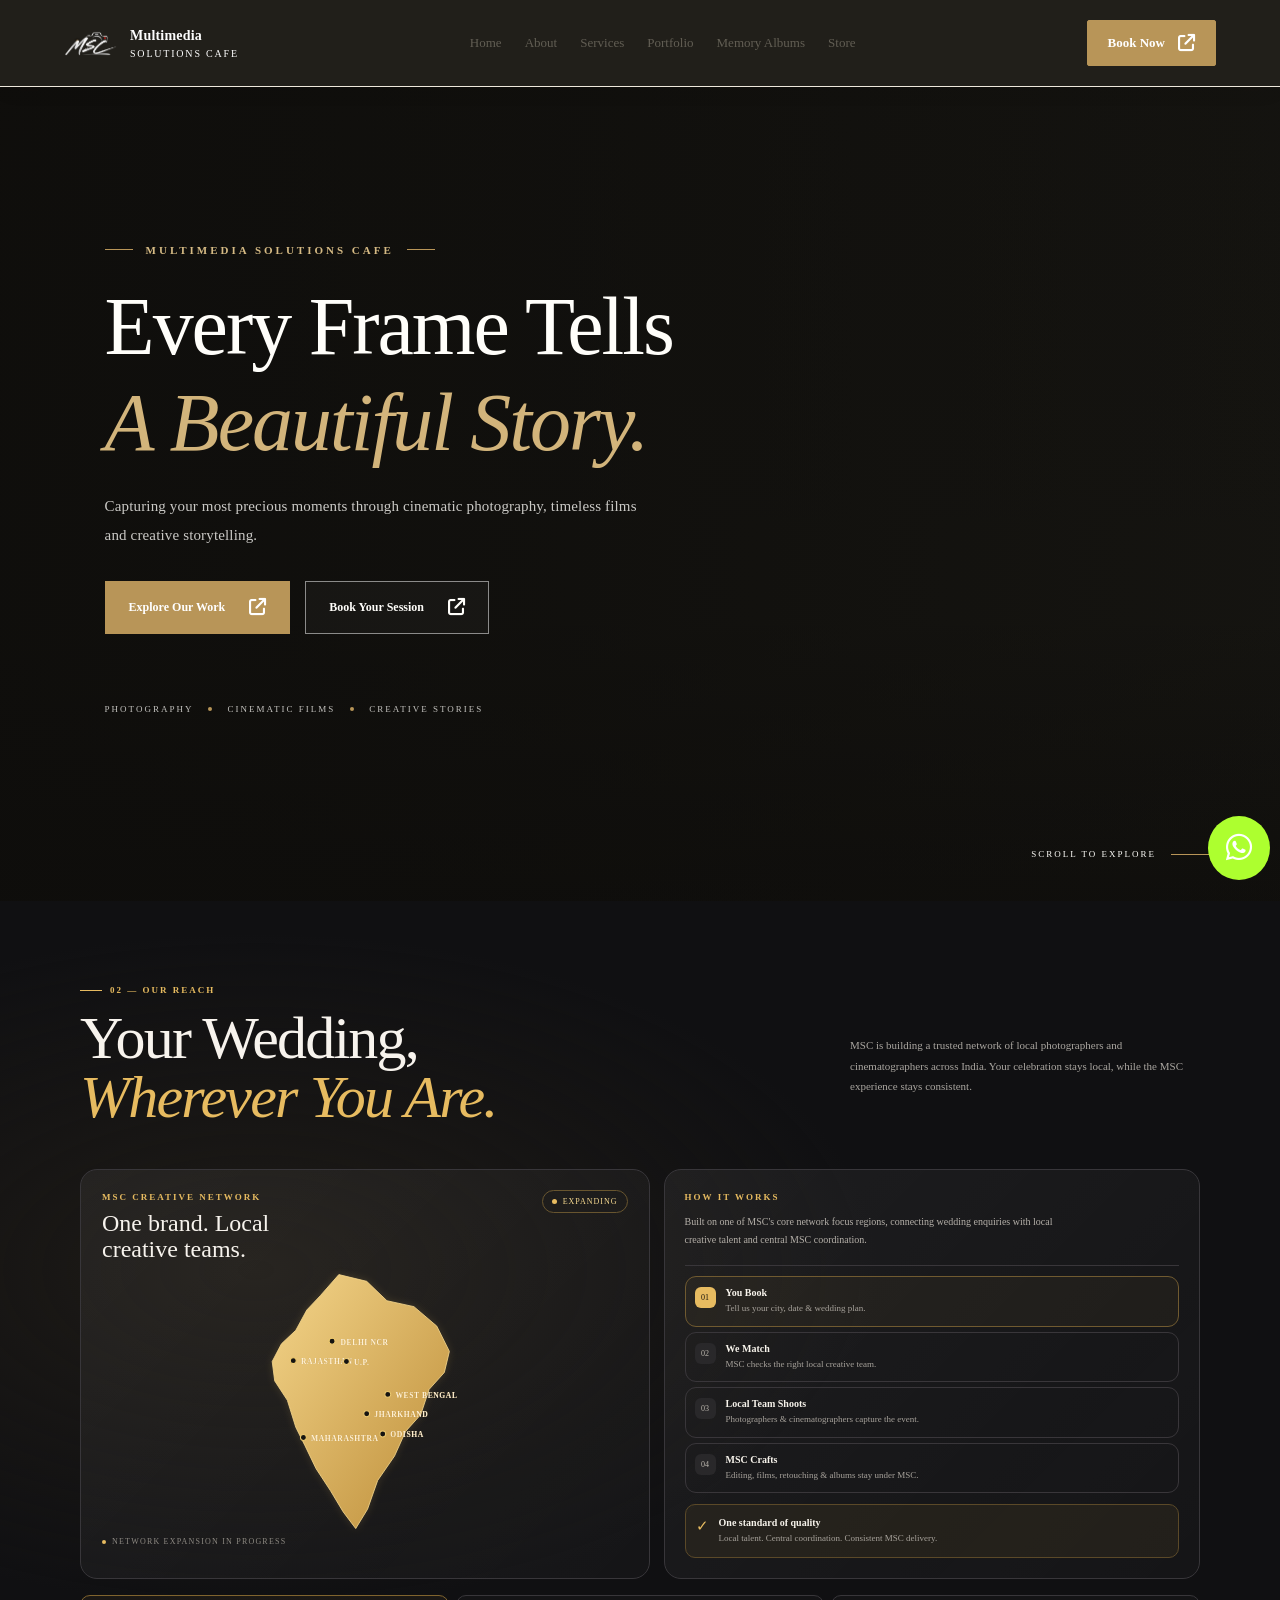
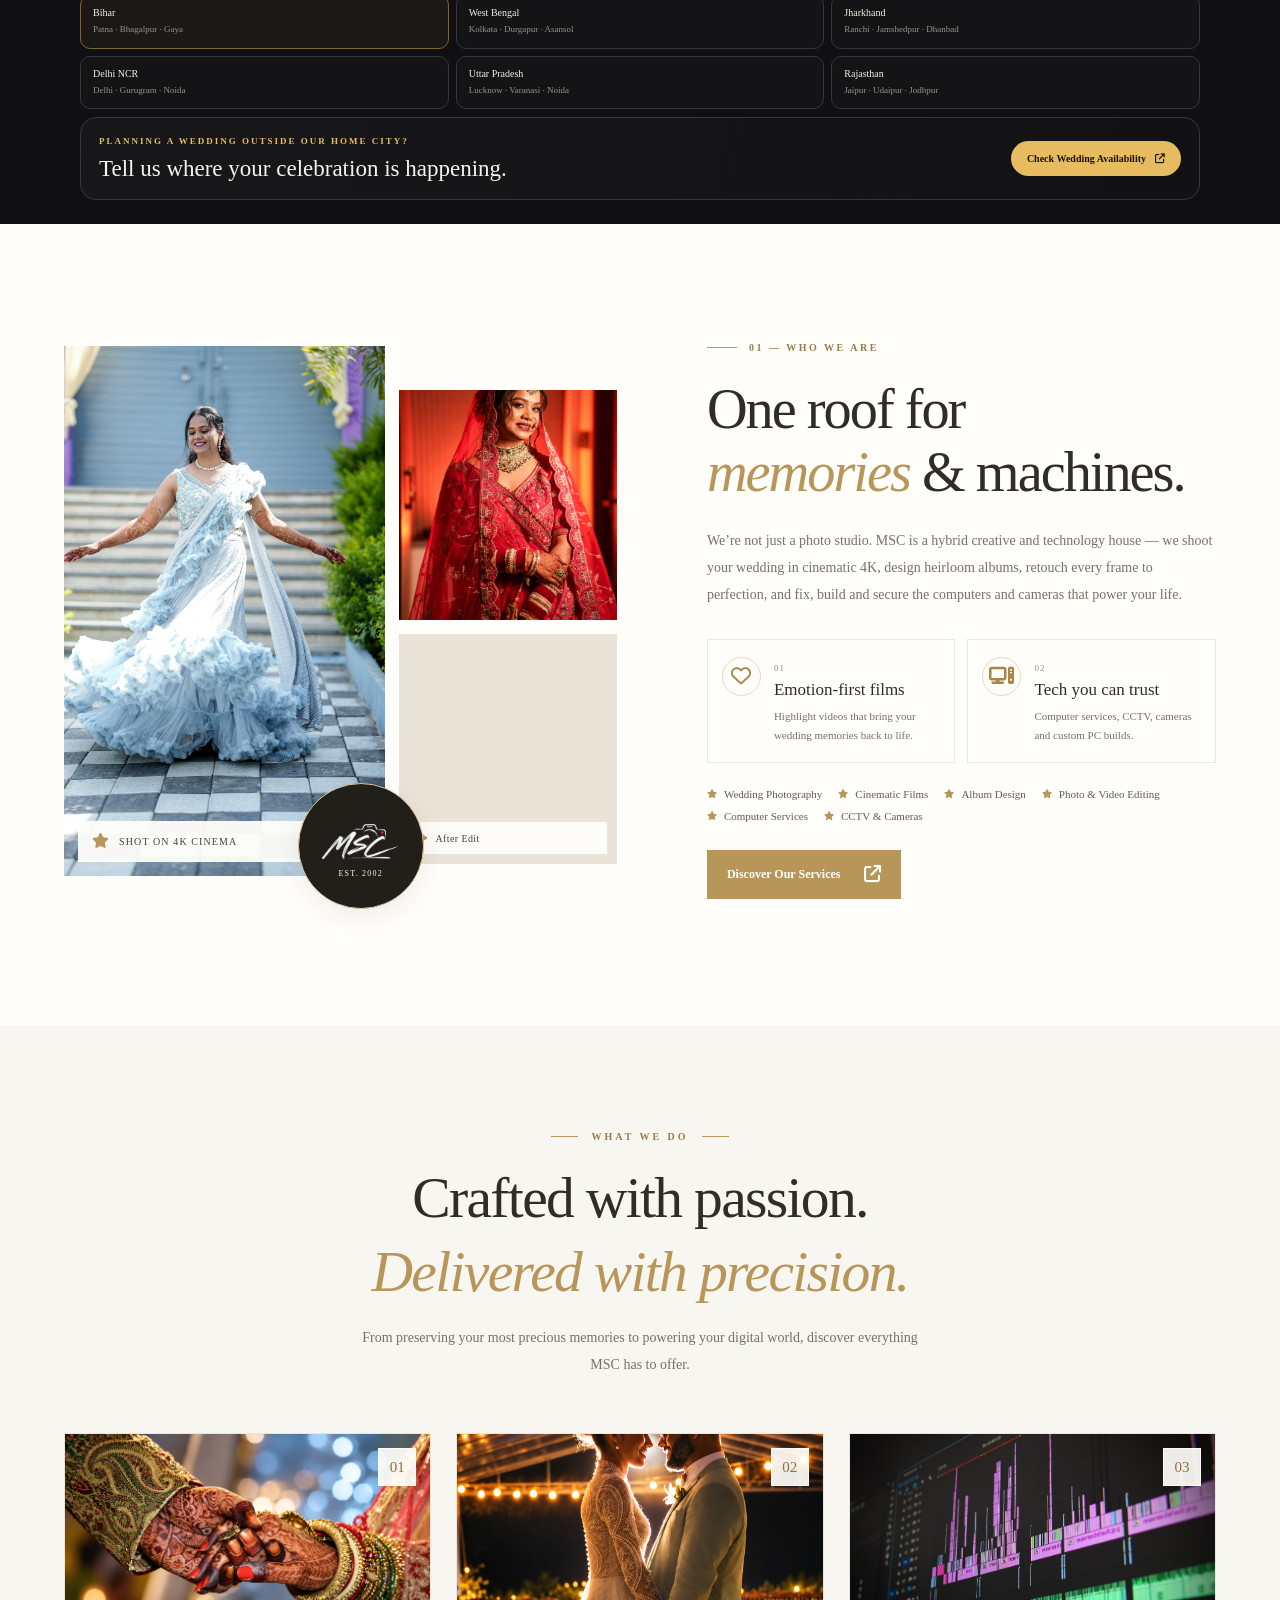
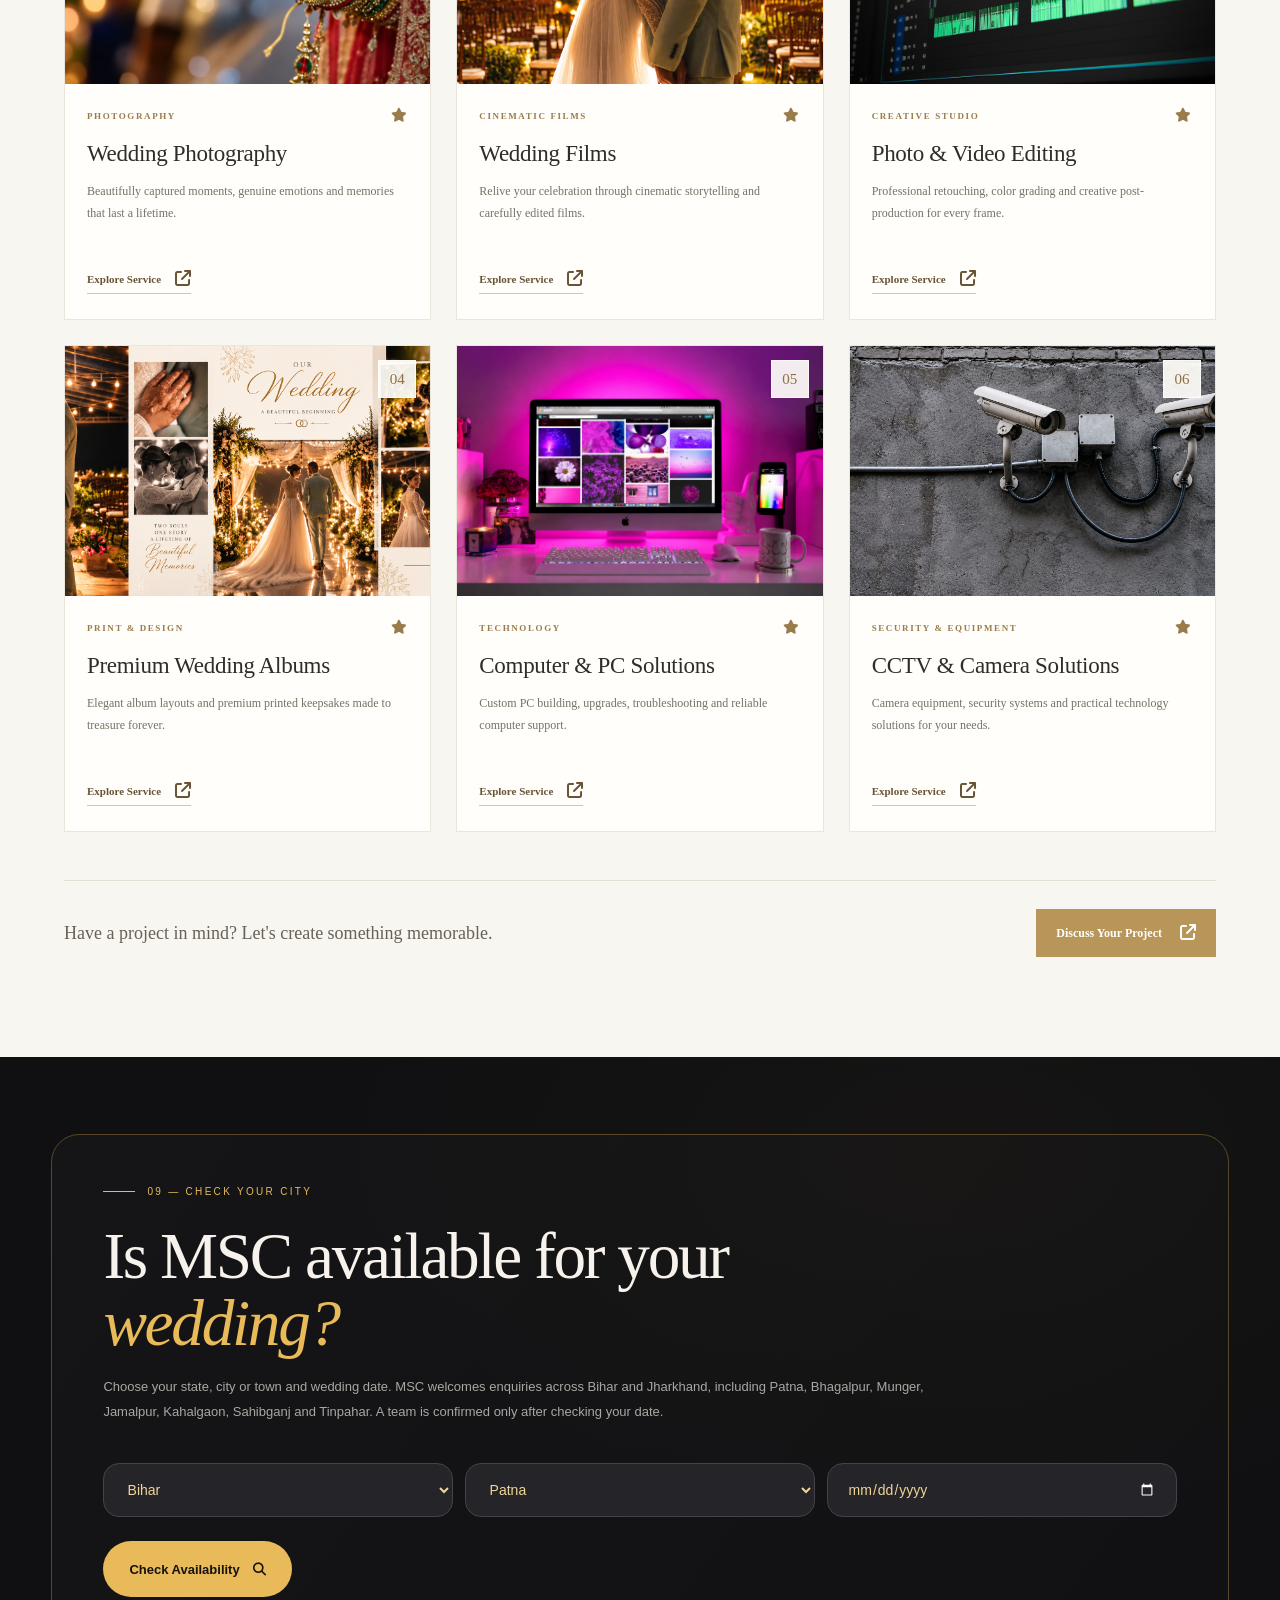
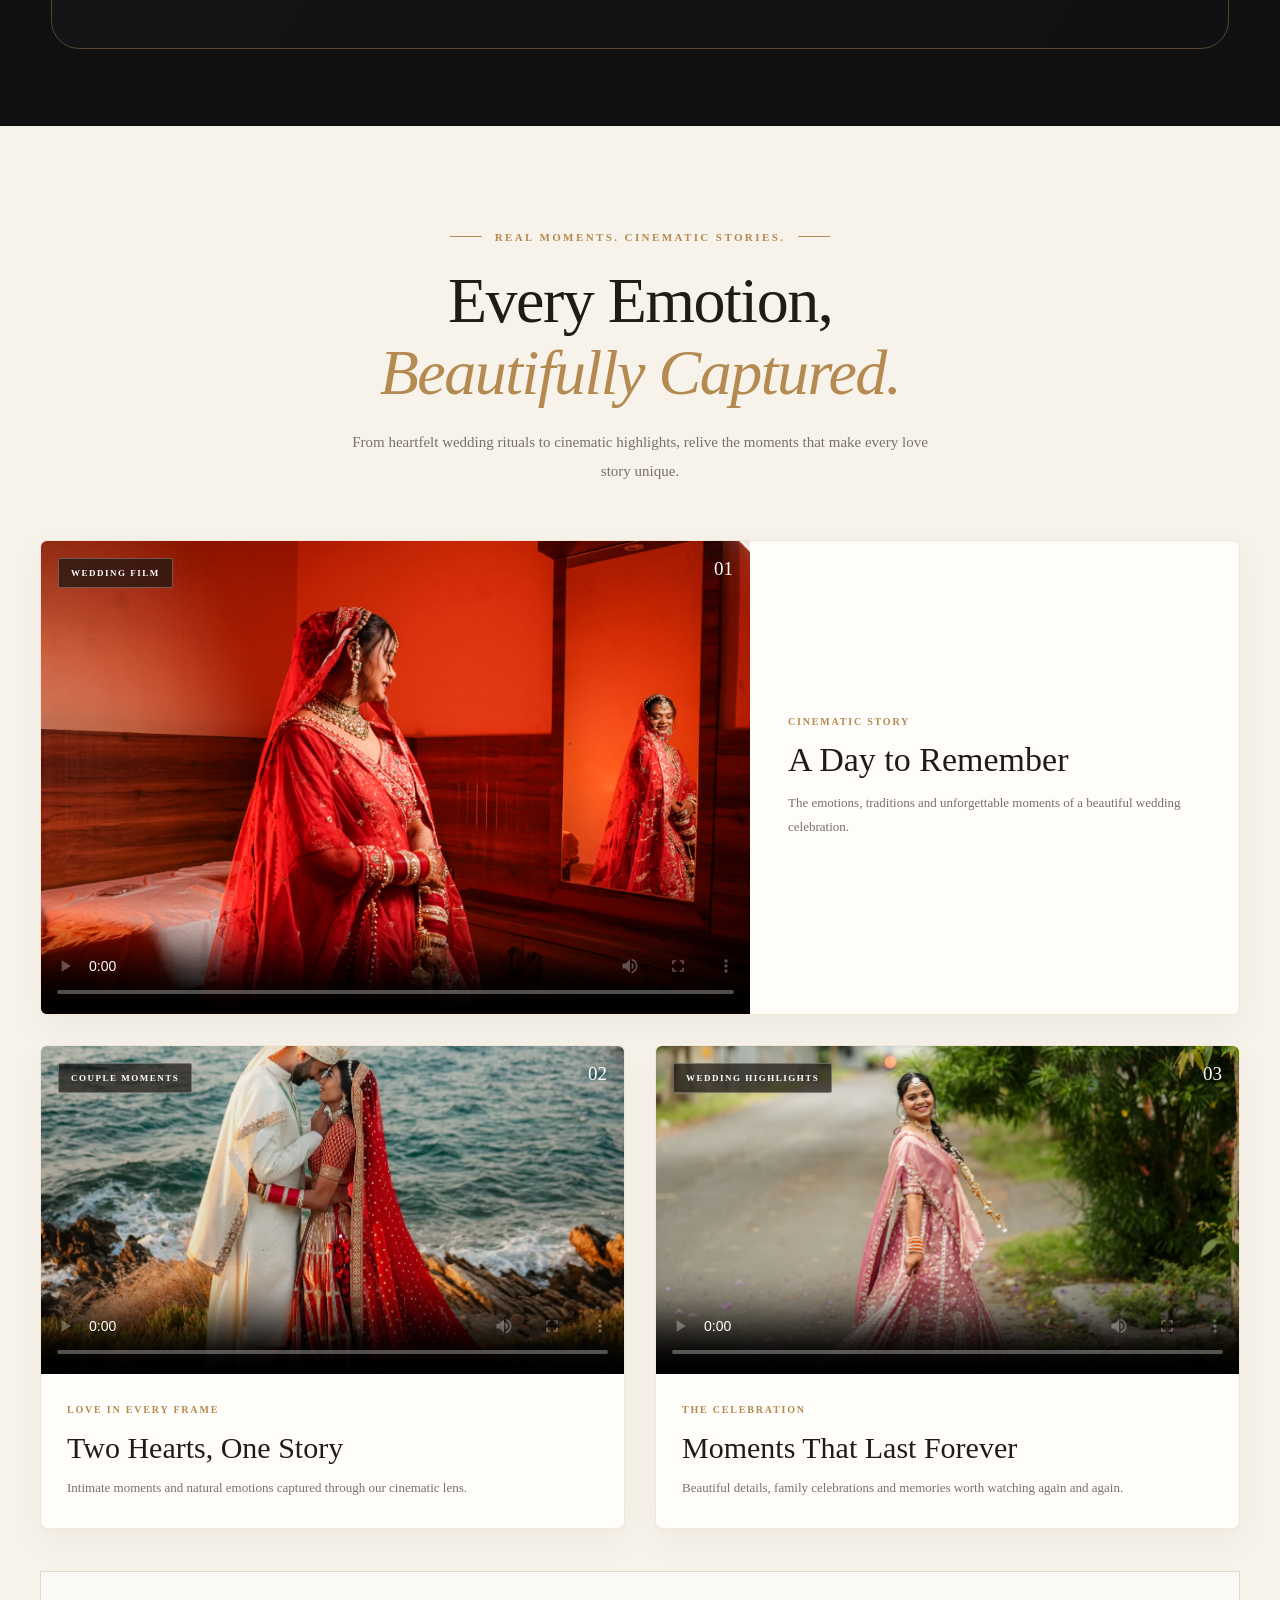
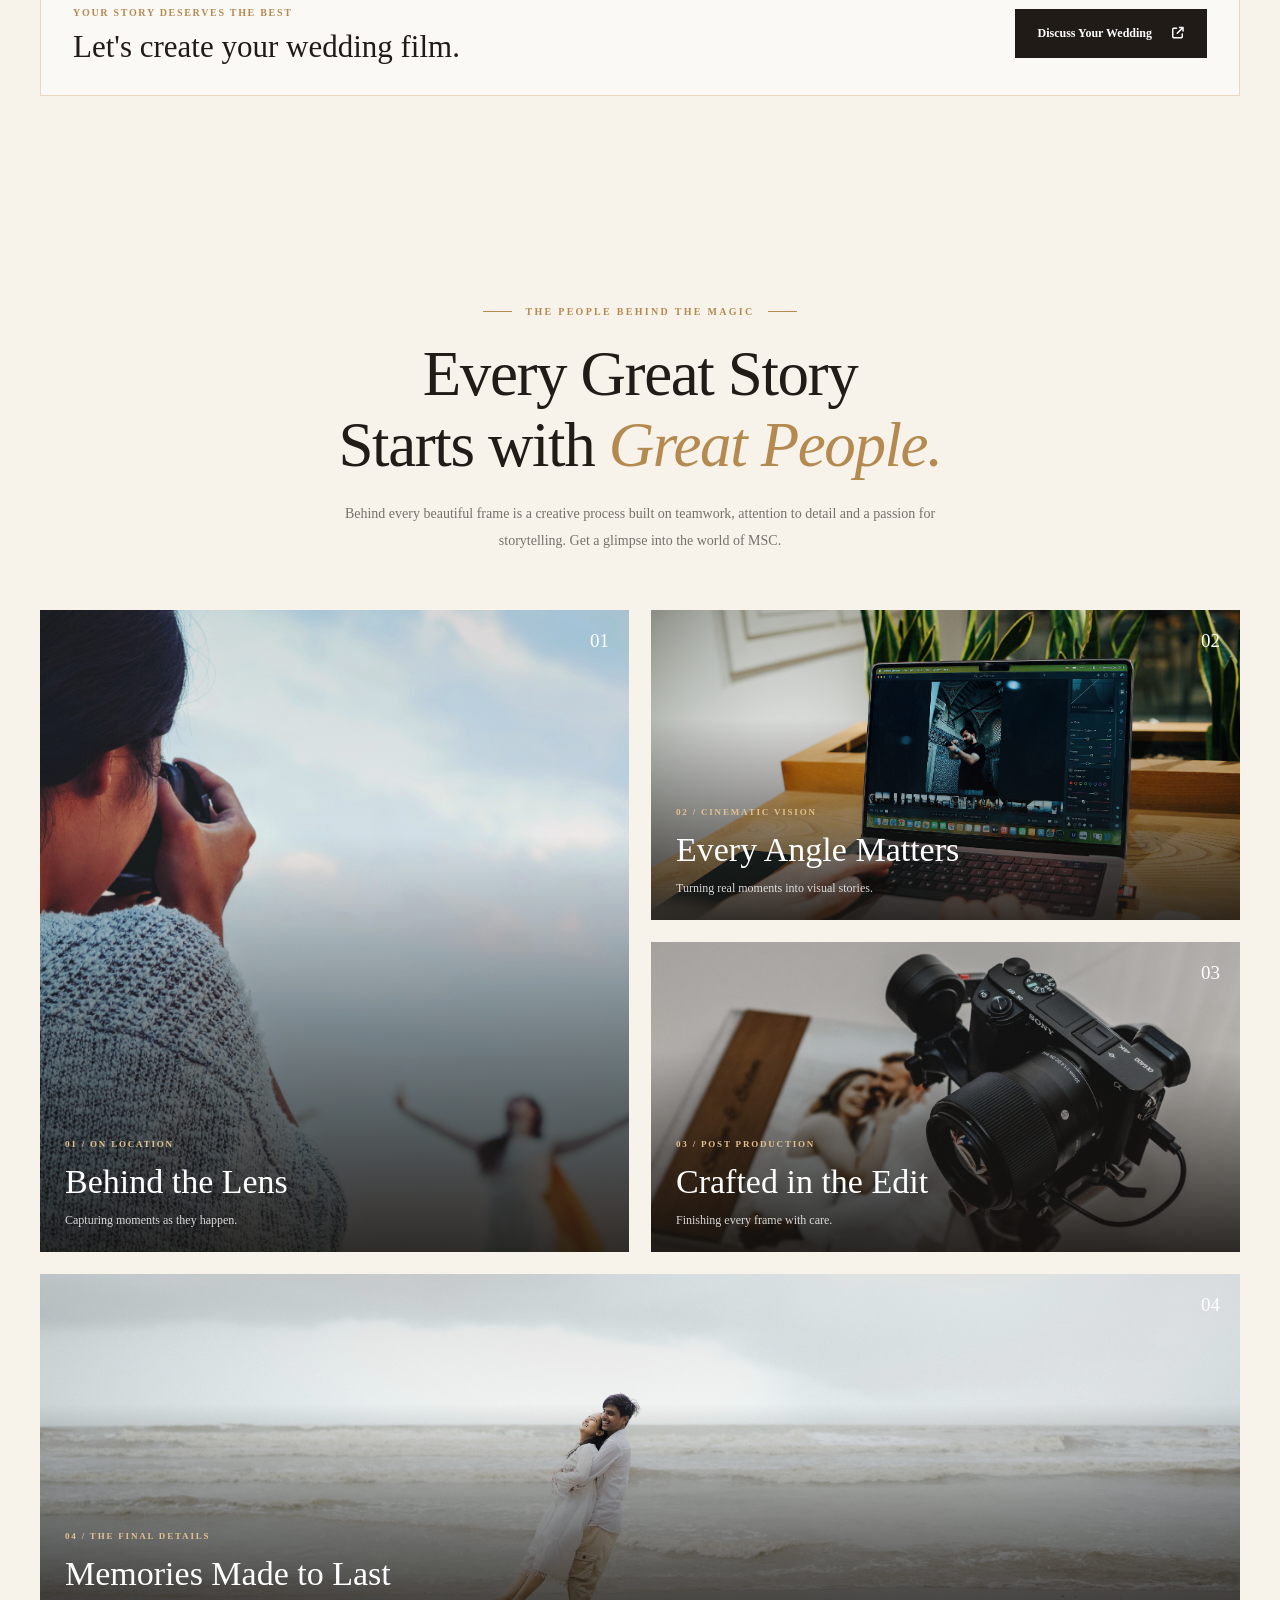
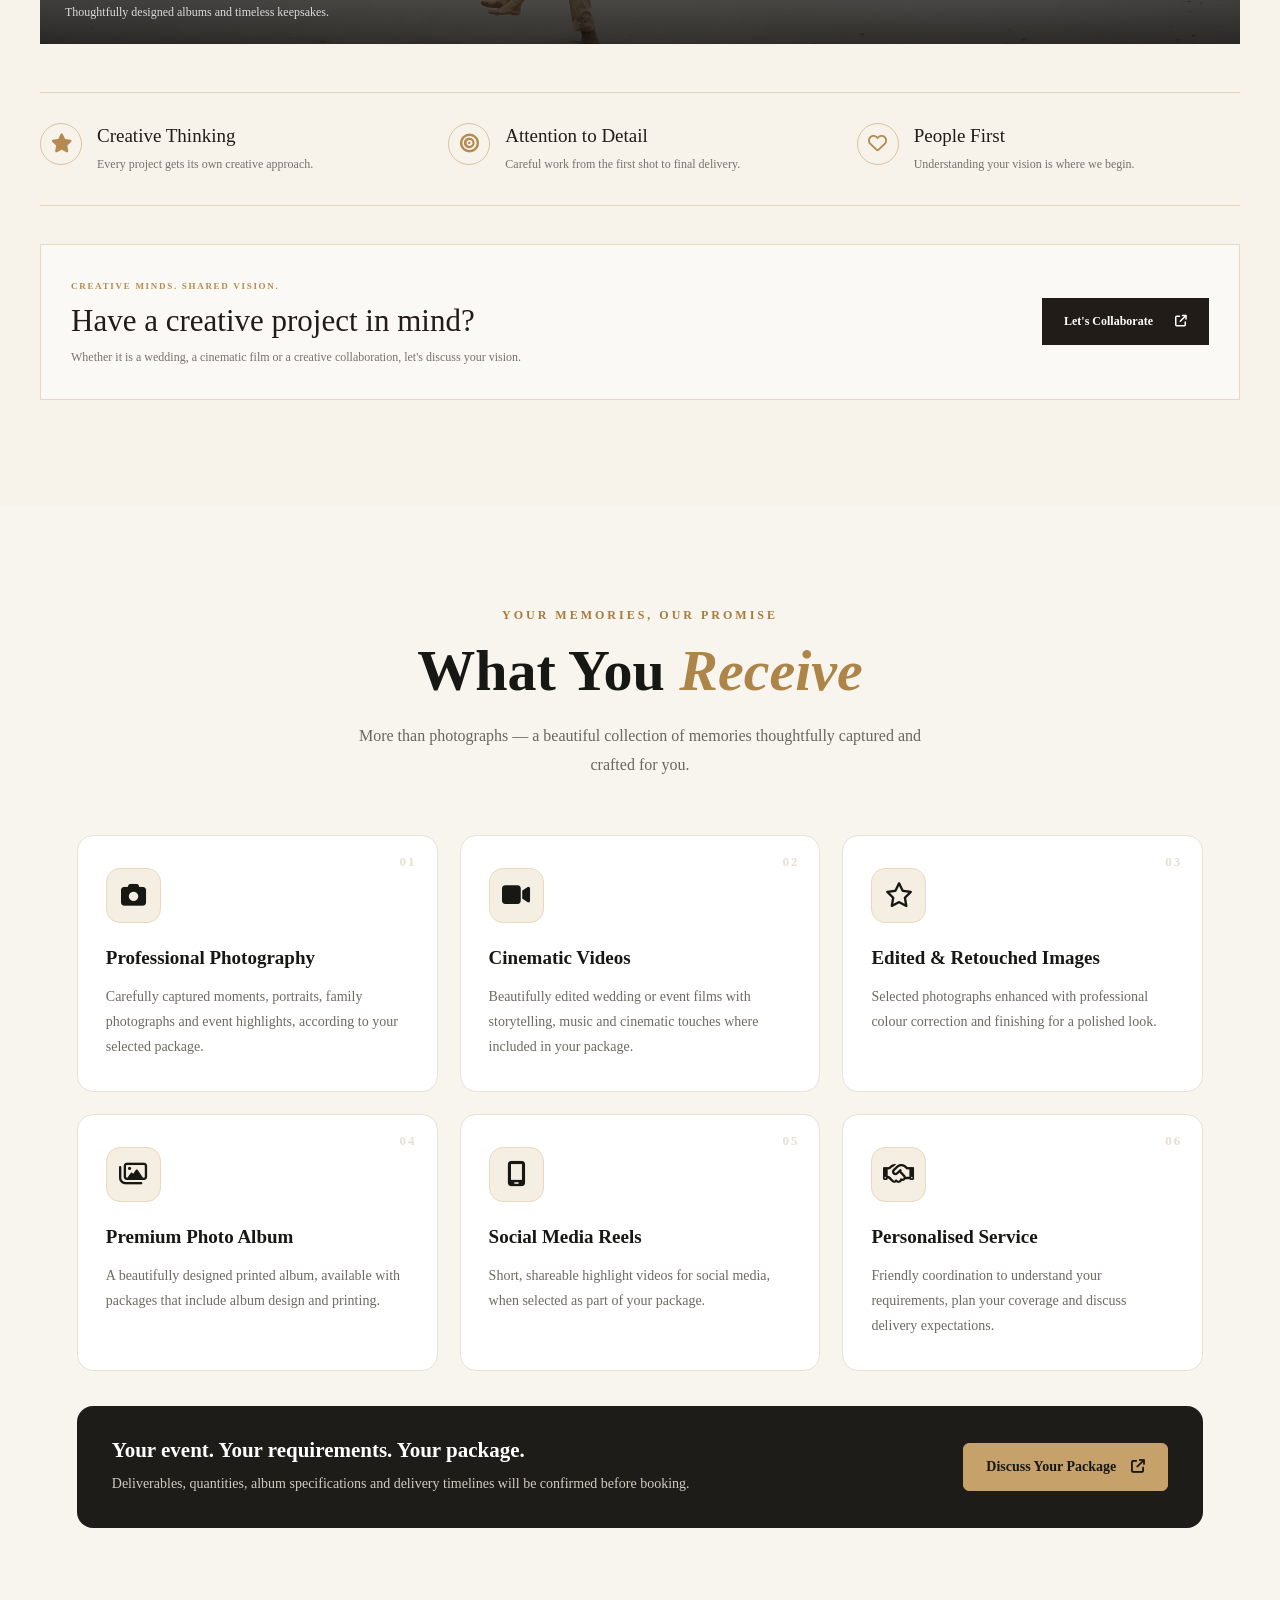
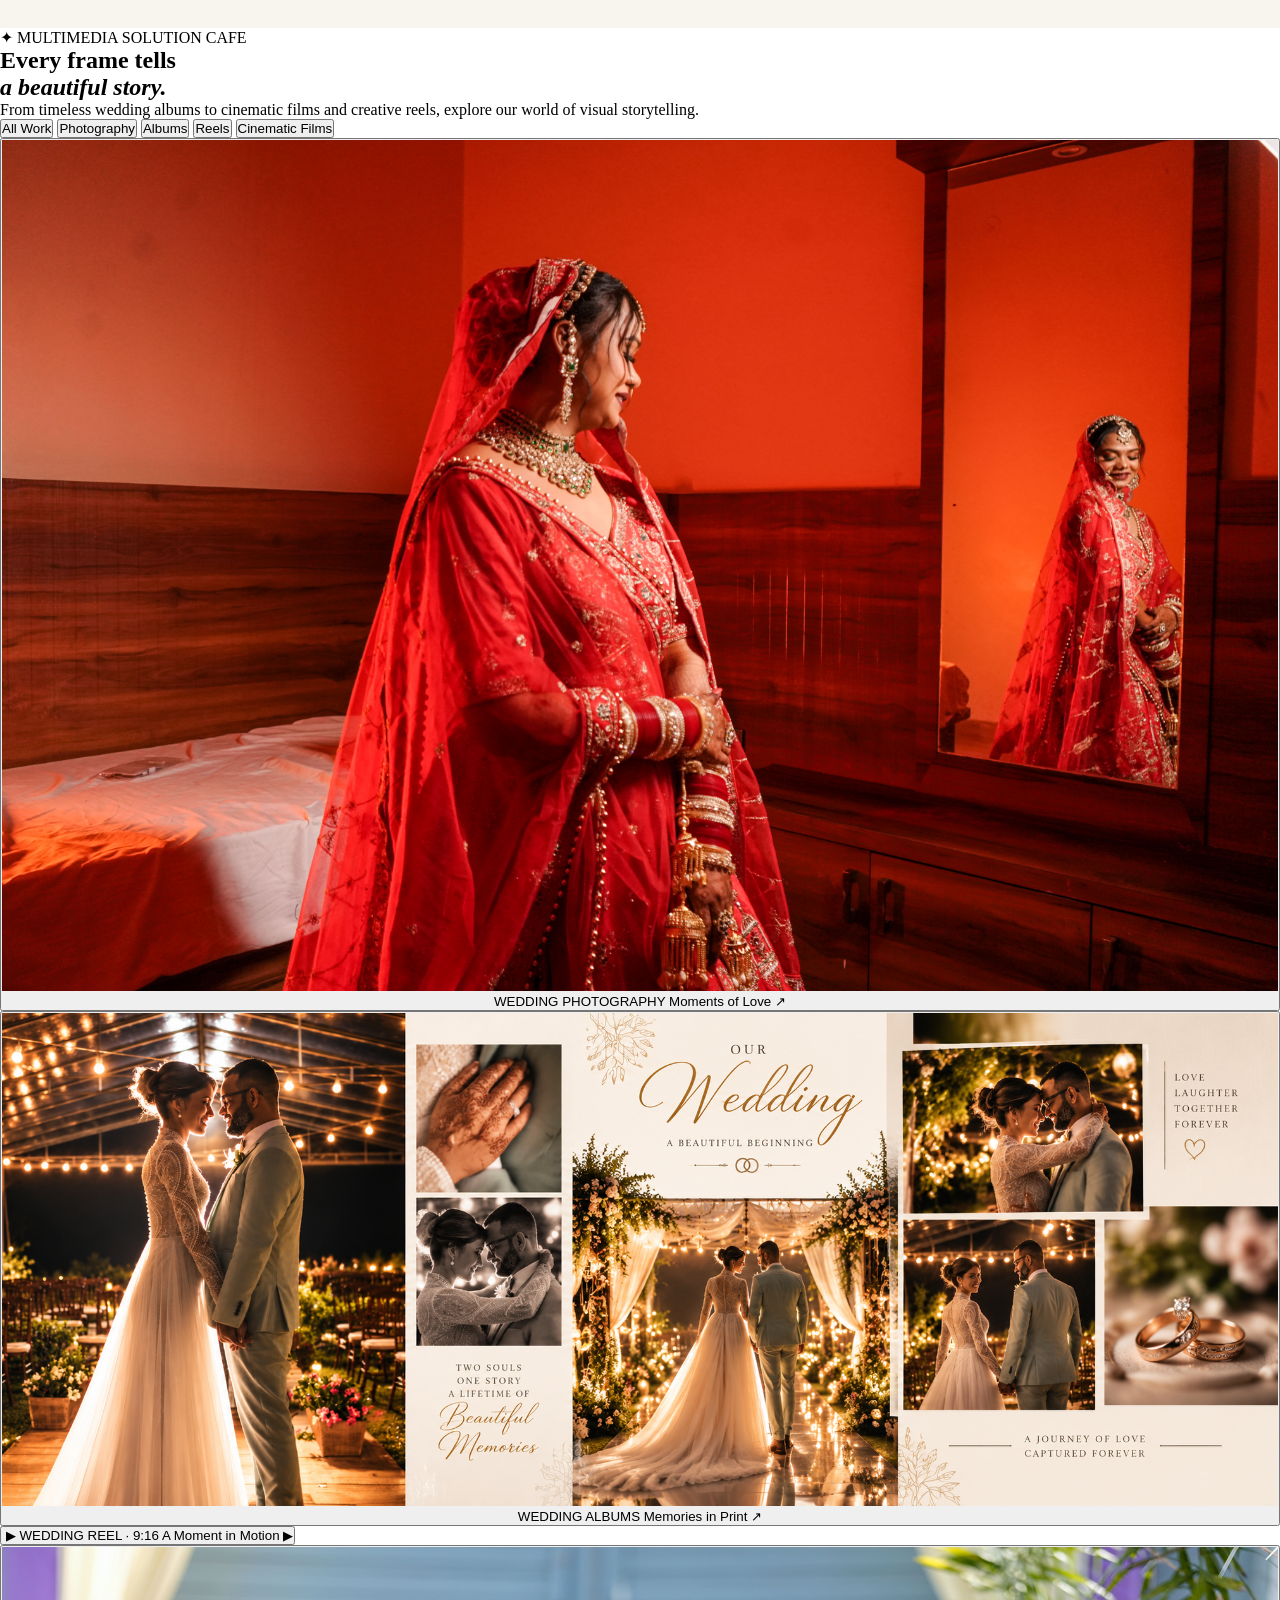
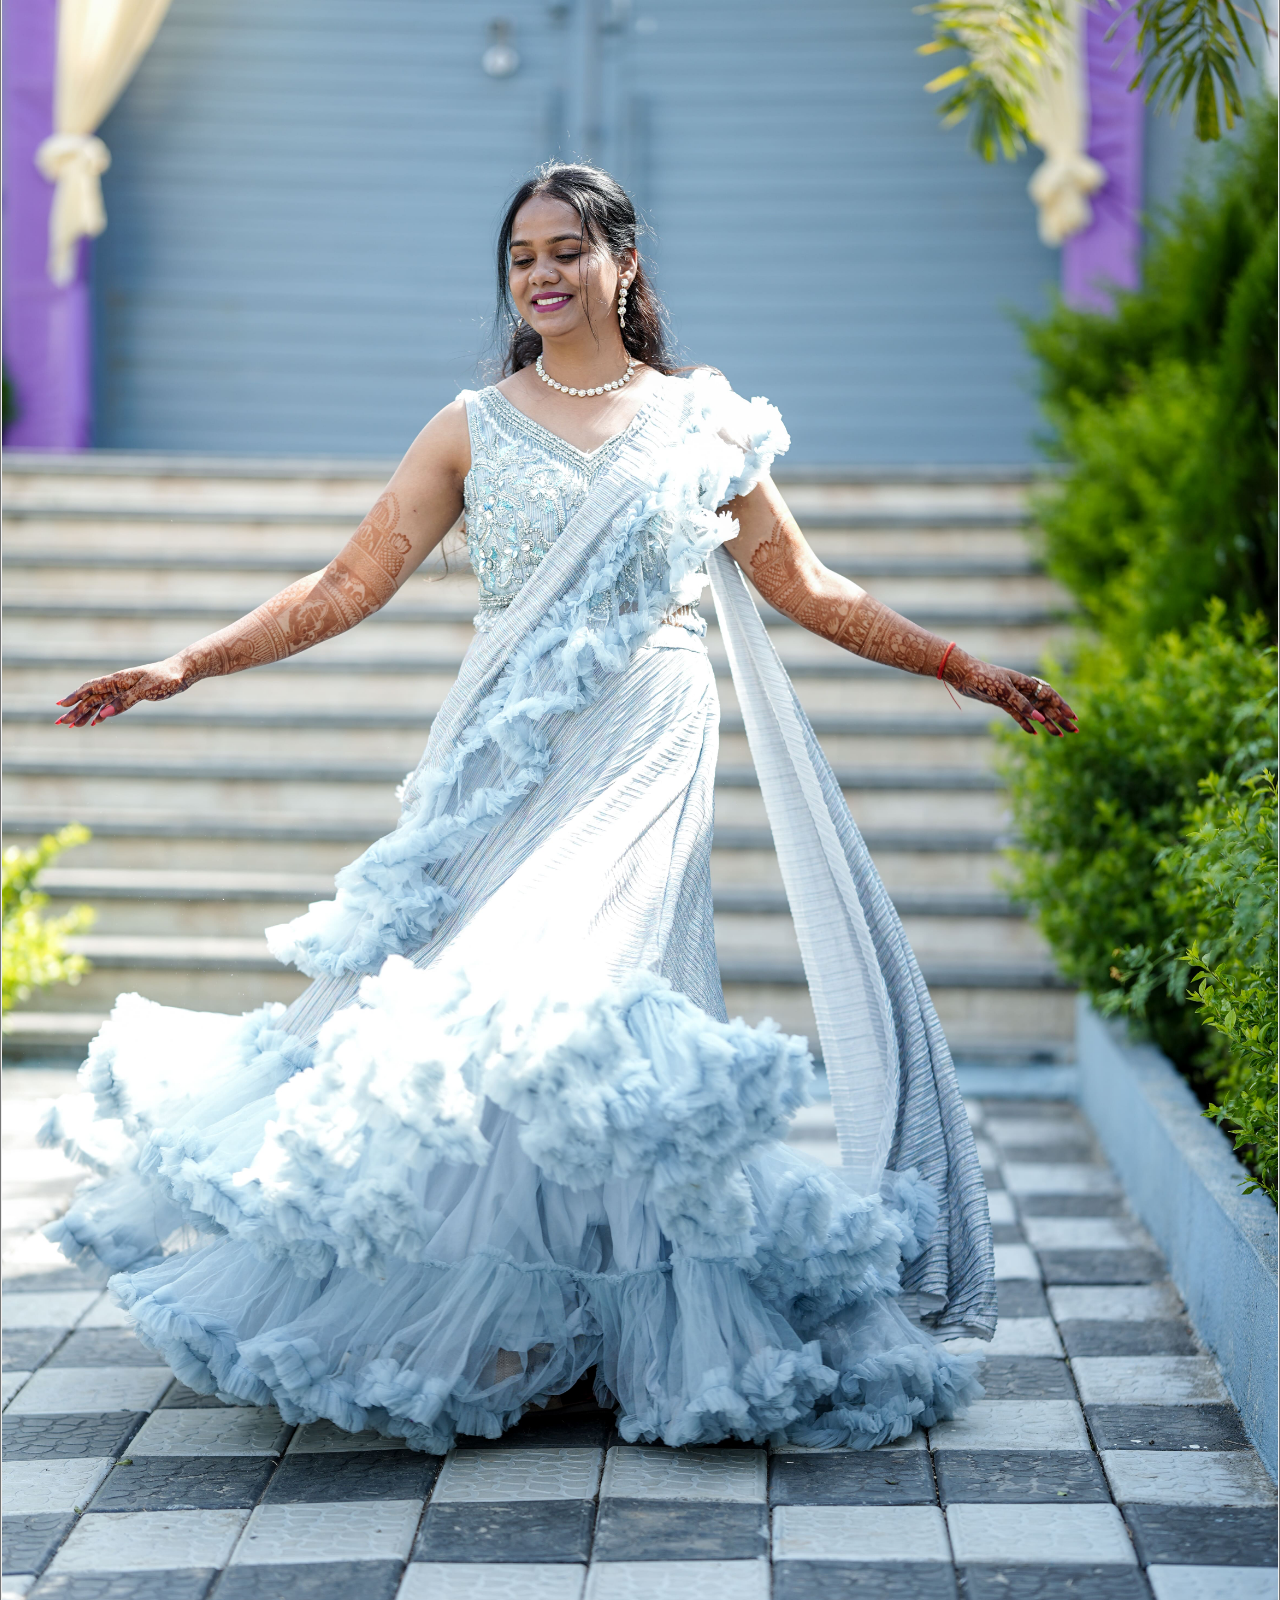
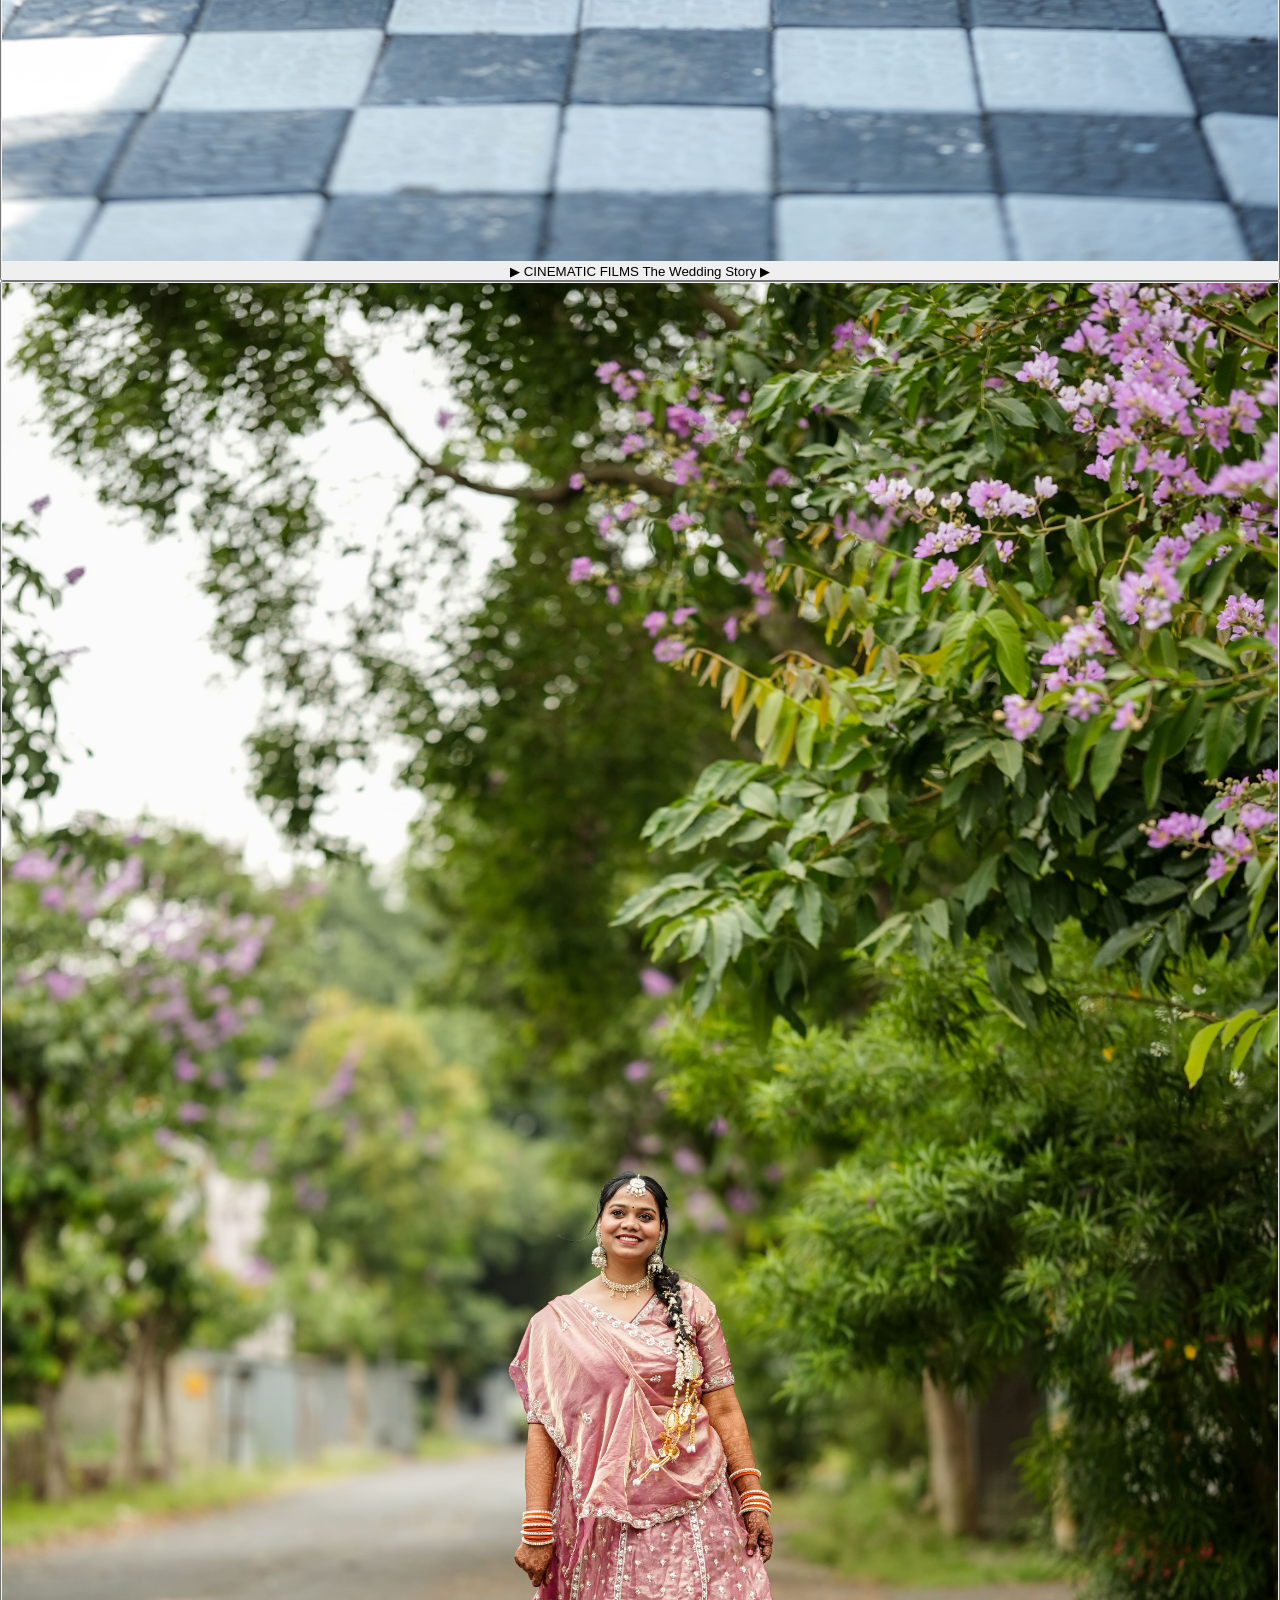
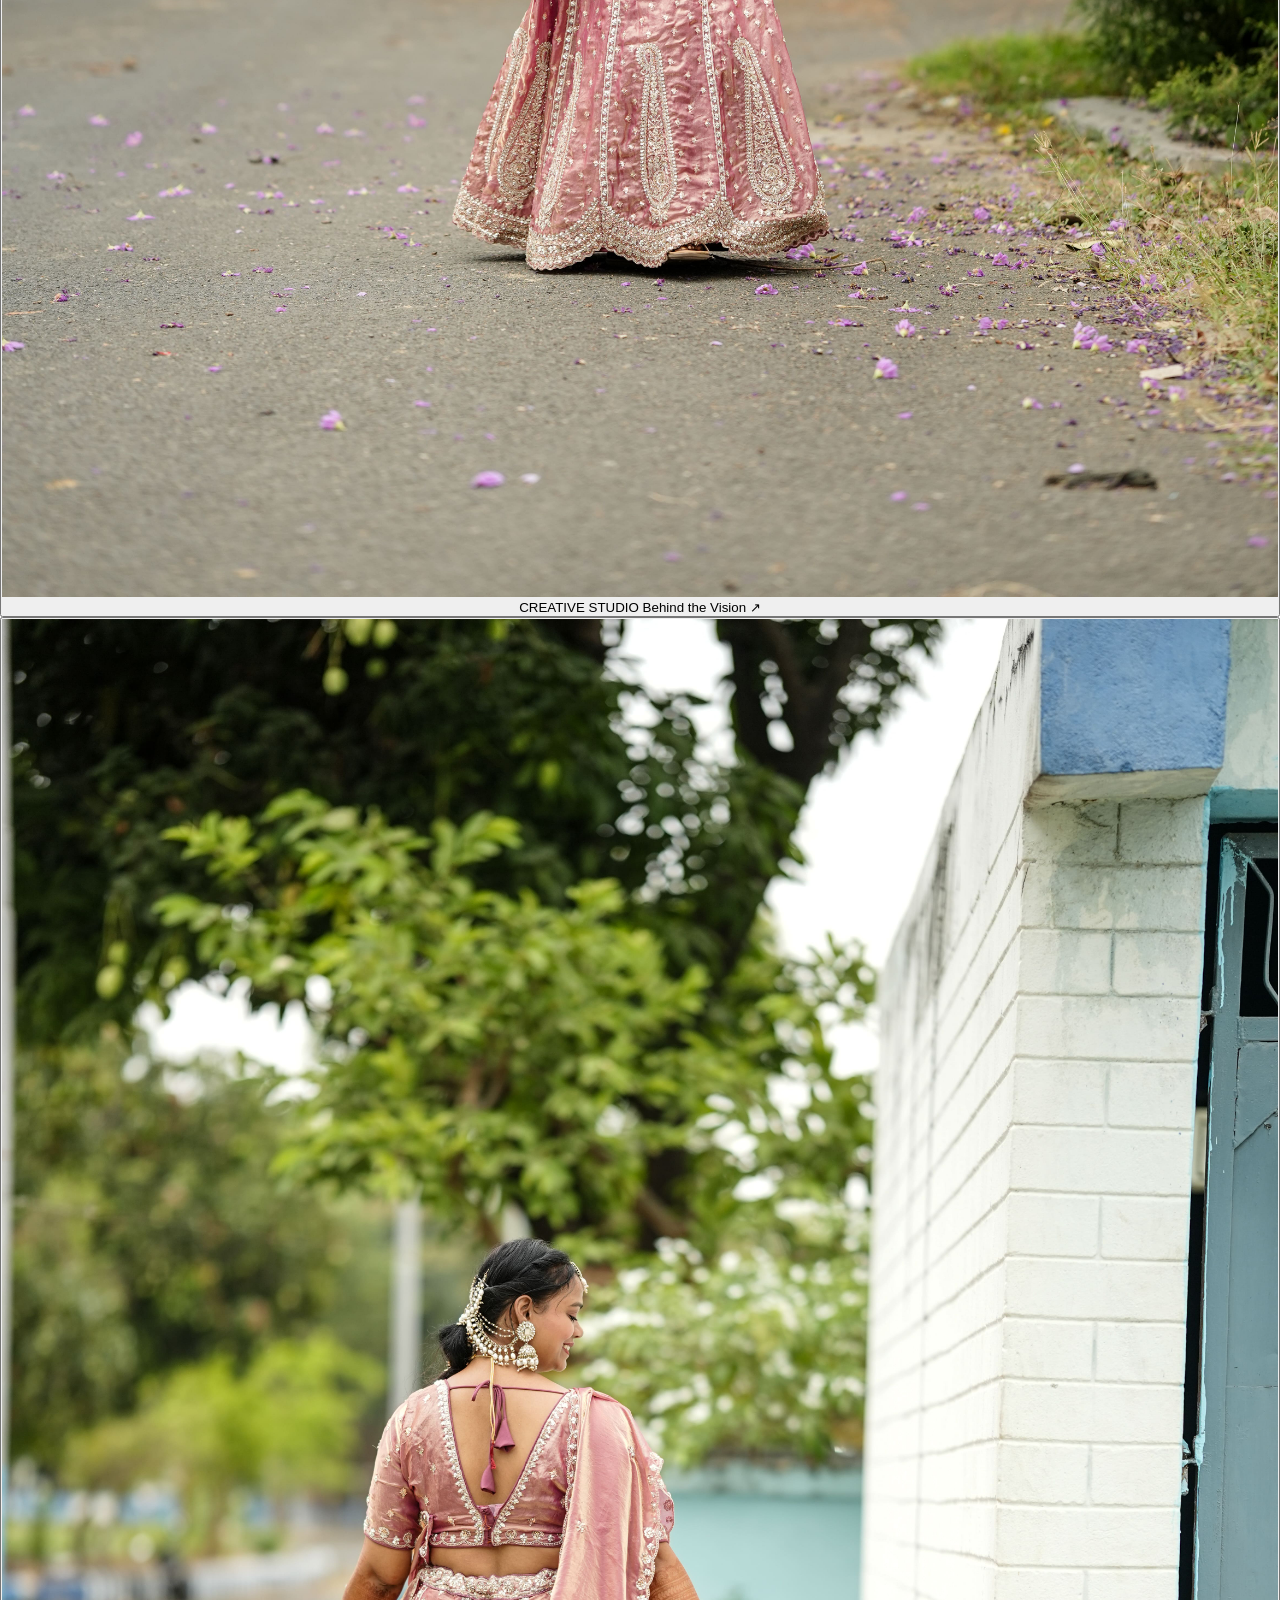
==== commit c01f5834: "Add files via upload" ====
--- a/index.html
+++ b/index.html
@@ -547,7 +547,7 @@
               <img
                 alt="Traditional wedding couple"
                 loading="lazy"
-                src="data/Couple-img.avif"
+                src="data/DSC07146.jpg.jpeg"
               />
               <div class="msc-about-image-caption">
                 <span class="msc-about-caption-icon"
@@ -561,7 +561,7 @@
                 <img
                   alt="Creative editing workspace"
                   loading="lazy"
-                  src="data/Editing-img.jpg"
+                  src="data/DSC07343.jpg.jpeg"
                 />
               </div>
               <div class="msc-about-video">
@@ -573,13 +573,13 @@
                   poster=""
                   preload="metadata"
                 >
-                  <source src="data/Camera-Behind.mp4" type="video/mp4" />
+                  <source src="data/Hero-reel.mp4" type="video/mp4" />
                 </video>
                 <span class="msc-about-video-label">
                   <span
                     ><i class="fa-solid fa-play" aria-hidden="true"></i
                   ></span>
-                  Behind the scenes
+                  After Edit
                 </span>
               </div>
             </div>
@@ -1002,10 +1002,10 @@
                 class="msc-fr-video"
                 controls=""
                 playsinline=""
-                poster="https://images.pexels.com/photos/1444442/pexels-photo-1444442.jpeg?auto=compress&amp;cs=tinysrgb&amp;w=1200"
+                poster="data/Girl-Bride.jpeg"
                 preload="metadata"
               >
-                <source src="data/Couple-kiss.mp4" type="video/mp4" />
+                <source src="data/MSC 4.mp4" type="video/mp4" />
                 Your browser does not support HTML video.
               </video>
               <span class="msc-fr-video-tag">WEDDING FILM</span>
@@ -1028,10 +1028,10 @@
                 class="msc-fr-video"
                 controls=""
                 playsinline=""
-                poster="https://images.pexels.com/photos/3014856/pexels-photo-3014856.jpeg?auto=compress&amp;cs=tinysrgb&amp;w=1200"
+                poster="data/Couple-img.webp"
                 preload="metadata"
               >
-                <source src="data/Camera-Behind.mp4" type="video/mp4" />
+                <source src="data/Couple-kiss.mp4" type="video/mp4" />
                 Your browser does not support HTML video.
               </video>
               <span class="msc-fr-video-tag">COUPLE MOMENTS</span>
@@ -1054,10 +1054,10 @@
                 class="msc-fr-video"
                 controls=""
                 playsinline=""
-                poster="https://images.pexels.com/photos/3760854/pexels-photo-3760854.jpeg?auto=compress&amp;cs=tinysrgb&amp;w=1200"
+                poster="data/DSC06370.jpg.jpeg"
                 preload="metadata"
               >
-                <source src="data/haldi.mp4" type="video/mp4" />
+                <source src="data/MSC 3 (1).mp4" type="video/mp4" />
                 Your browser does not support HTML video.
               </video>
               <span class="msc-fr-video-tag">WEDDING HIGHLIGHTS</span>
@@ -1342,220 +1342,309 @@
       </div>
     </section>
 
-    <!-- MSC PORTFOLIO SECTION -->
-    <section class="msc-portfolio" id="portfolio">
-      <div class="msc-portfolio-container">
-        <div class="msc-portfolio-header">
+    <!-- MSC PREMIUM PORTFOLIO -->
+    <section class="msc-work" id="portfolio">
+      <div class="msc-work-container">
+        <header class="msc-work-header">
           <div>
-            <p class="msc-portfolio-eyebrow"><span></span> OUR SELECTED WORK</p>
-            <h2 class="msc-portfolio-title">
-              Stories worth
-              <em>remembering.</em>
+            <span class="msc-work-eyebrow">✦ MULTIMEDIA SOLUTION CAFE</span>
+            <h2>
+              Every frame tells<br />
+              <em>a beautiful story.</em>
             </h2>
           </div>
-          <p class="msc-portfolio-intro">
-            A collection of real emotions, beautiful celebrations and frames
-            captured with care.
+          <p>
+            From timeless wedding albums to cinematic films and creative reels,
+            explore our world of visual storytelling.
           </p>
-        </div>
-        <!-- Gallery Filters -->
-        <div
-          aria-label="Filter portfolio"
-          class="msc-portfolio-filters"
-          role="group"
-        >
-          <button
-            class="msc-portfolio-filter active"
-            data-filter="all"
-            type="button"
-          >
-            All Work
+        </header>
+
+        <!-- FILTERS -->
+        <nav class="msc-work-filters" aria-label="Portfolio categories">
+          <button class="msc-filter active" data-filter="all">All Work</button>
+          <button class="msc-filter" data-filter="photo">Photography</button>
+          <button class="msc-filter" data-filter="album">Albums</button>
+          <button class="msc-filter" data-filter="reel">Reels</button>
+          <button class="msc-filter" data-filter="video">
+            Cinematic Films
           </button>
-          <button
-            class="msc-portfolio-filter"
-            data-filter="wedding"
-            type="button"
-          >
-            Weddings
-          </button>
-          <button
-            class="msc-portfolio-filter"
-            data-filter="cinematic"
-            type="button"
-          >
-            Cinematic
-          </button>
-          <button
-            class="msc-portfolio-filter"
-            data-filter="creative"
-            type="button"
-          >
-            Creative
-          </button>
-        </div>
-        <!-- Portfolio Grid -->
-        <div class="msc-portfolio-grid">
-          <button
-            aria-label="View wedding photography"
-            class="msc-portfolio-item msc-portfolio-tall"
-            data-category="wedding"
-            data-full="https://images.pexels.com/photos/1444442/pexels-photo-1444442.jpeg?auto=compress&amp;cs=tinysrgb&amp;w=1600"
-            type="button"
-          >
-            <img
-              alt="Wedding photography"
-              loading="lazy"
-              src="https://images.pexels.com/photos/1444442/pexels-photo-1444442.jpeg?auto=compress&amp;cs=tinysrgb&amp;w=800"
-            />
-            <span class="msc-portfolio-overlay">
-              <span class="msc-portfolio-label">WEDDING PHOTOGRAPHY</span>
-              <span class="msc-portfolio-item-title">Moments of Love</span>
-              <span class="msc-portfolio-zoom"
-                ><i
-                  class="fa-solid fa-arrow-up-right-from-square"
-                  aria-hidden="true"
-                ></i
-              ></span>
-            </span>
-          </button>
-          <button
-            aria-label="View cinematic photography"
-            class="msc-portfolio-item"
-            data-category="cinematic"
-            data-full="https://images.pexels.com/photos/3014856/pexels-photo-3014856.jpeg?auto=compress&amp;cs=tinysrgb&amp;w=1600"
-            type="button"
-          >
-            <img
-              alt="Cinematic wedding moment"
-              loading="lazy"
-              src="https://images.pexels.com/photos/3014856/pexels-photo-3014856.jpeg?auto=compress&amp;cs=tinysrgb&amp;w=800"
-            />
-            <span class="msc-portfolio-overlay">
-              <span class="msc-portfolio-label">CINEMATIC</span>
-              <span class="msc-portfolio-item-title">A Story in Frames</span>
-              <span class="msc-portfolio-zoom"
-                ><i
-                  class="fa-solid fa-arrow-up-right-from-square"
-                  aria-hidden="true"
-                ></i
-              ></span>
-            </span>
-          </button>
-          <button
-            aria-label="View creative work"
-            class="msc-portfolio-item"
-            data-category="creative"
-            data-full="https://images.pexels.com/photos/3760854/pexels-photo-3760854.jpeg?auto=compress&amp;cs=tinysrgb&amp;w=1600"
-            type="button"
-          >
-            <img
-              alt="Creative visual production"
-              loading="lazy"
-              src="https://images.pexels.com/photos/3760854/pexels-photo-3760854.jpeg?auto=compress&amp;cs=tinysrgb&amp;w=1600"
-            />
-            <span class="msc-portfolio-overlay">
-              <span class="msc-portfolio-label">CREATIVE STUDIO</span>
-              <span class="msc-portfolio-item-title">Behind the Vision</span>
-              <span class="msc-portfolio-zoom"
-                ><i
-                  class="fa-solid fa-arrow-up-right-from-square"
-                  aria-hidden="true"
-                ></i
-              ></span>
-            </span>
-          </button>
-          <button
-            aria-label="View wedding album photography"
-            class="msc-portfolio-item"
-            data-category="wedding"
-            data-full="https://images.pexels.com/photos/1024993/pexels-photo-1024993.jpeg?auto=compress&amp;cs=tinysrgb&amp;w=1600"
-            type="button"
-          >
-            <img
-              alt="Wedding memories"
-              loading="lazy"
-              src="https://images.pexels.com/photos/1024993/pexels-photo-1024993.jpeg?auto=compress&amp;cs=tinysrgb&amp;w=800"
-            />
-            <span class="msc-portfolio-overlay">
-              <span class="msc-portfolio-label">WEDDING STORIES</span>
-              <span class="msc-portfolio-item-title">Forever Together</span>
-              <span class="msc-portfolio-zoom"
-                ><i
-                  class="fa-solid fa-arrow-up-right-from-square"
-                  aria-hidden="true"
-                ></i
-              ></span>
-            </span>
-          </button>
-          <button
-            aria-label="View cinematic wedding story"
-            class="msc-portfolio-item msc-portfolio-wide"
-            data-category="cinematic"
-            data-full="https://images.pexels.com/photos/14819980/pexels-photo-14819980.jpeg?auto=compress&amp;cs=tinysrgb&amp;w=1600"
-            type="button"
-          >
-            <img
-              alt="Cinematic wedding story"
-              loading="lazy"
-              src="https://images.pexels.com/photos/14819980/pexels-photo-14819980.jpeg?auto=compress&amp;cs=tinysrgb&amp;w=1000"
-            />
-            <span class="msc-portfolio-overlay">
-              <span class="msc-portfolio-label">CINEMATIC FILMS</span>
-              <span class="msc-portfolio-item-title">The Wedding Story</span>
-              <span class="msc-portfolio-zoom"
-                ><i
-                  class="fa-solid fa-arrow-up-right-from-square"
-                  aria-hidden="true"
-                ></i
-              ></span>
-            </span>
-          </button>
-        </div>
-        <div class="msc-portfolio-footer">
+        </nav>
+
+        <!-- PORTFOLIO GRID -->
+        <div class="msc-work-grid">
+          <!-- PHOTO 1 -->
+          <article class="msc-work-card tall" data-category="photo">
+            <button
+              class="msc-work-media"
+              data-type="image"
+              data-src="data/Girl-Bride.jpeg"
+              aria-label="View wedding photograph"
+            >
+              <img
+                loading="lazy"
+                src="data/Girl-Bride.jpeg"
+                alt="Wedding photography"
+              />
+              <span class="msc-card-overlay">
+                <span class="msc-card-tag">WEDDING PHOTOGRAPHY</span>
+                <span class="msc-card-title">Moments of Love</span>
+                <span class="msc-card-action">↗</span>
+              </span>
+            </button>
+          </article>
+
+          <!-- ALBUM -->
+          <article class="msc-work-card" data-category="album">
+            <button
+              class="msc-work-media"
+              data-type="image"
+              data-src="data/Wediing-Album.png"
+              aria-label="Preview wedding album photograph"
+            >
+              <img
+                loading="lazy"
+                src="data/Wediing-Album.png"
+                alt="Wedding album memories"
+              />
+              <span class="msc-card-overlay">
+                <span class="msc-card-tag">WEDDING ALBUMS</span>
+                <span class="msc-card-title">Memories in Print</span>
+                <span class="msc-card-action">↗</span>
+              </span>
+            </button>
+          </article>
+
+          <!-- REEL -->
+          <article class="msc-work-card" data-category="reel">
+            <button
+              class="msc-work-media"
+              data-type="video"
+              data-src="data/MSC 5.mp4"
+              aria-label="Play wedding reel"
+            >
+              <img
+                loading="lazy"
+                src="data/DSC06314.jpg.jpeg"
+                alt="Wedding reel cover"
+              />
+              <span class="msc-play-icon">▶</span>
+              <span class="msc-card-overlay">
+                <span class="msc-card-tag">WEDDING REEL · 9:16</span>
+                <span class="msc-card-title">A Moment in Motion</span>
+                <span class="msc-card-action">▶</span>
+              </span>
+            </button>
+          </article>
+
+          <!-- CINEMATIC VIDEO -->
+          <article class="msc-work-card wide" data-category="video">
+            <button
+              class="msc-work-media"
+              data-type="video"
+              data-src="data/MSC 6.mp4"
+              aria-label="Play cinematic wedding film"
+            >
+              <img
+                loading="lazy"
+                src="data/DSC07146.jpg.jpeg"
+                alt="Cinematic wedding film cover"
+              />
+              <span class="msc-play-icon">▶</span>
+              <span class="msc-card-overlay">
+                <span class="msc-card-tag">CINEMATIC FILMS</span>
+                <span class="msc-card-title">The Wedding Story</span>
+                <span class="msc-card-action">▶</span>
+              </span>
+            </button>
+          </article>
+
+          <!-- PHOTO 2 -->
+          <article class="msc-work-card" data-category="photo">
+            <button
+              class="msc-work-media"
+              data-type="image"
+              data-src="data/DSC06343.jpg.jpeg"
+              aria-label="View creative photography"
+            >
+              <img
+                loading="lazy"
+                src="data/DSC06343.jpg.jpeg"
+                alt="Creative visual photography"
+              />
+              <span class="msc-card-overlay">
+                <span class="msc-card-tag">CREATIVE STUDIO</span>
+                <span class="msc-card-title">Behind the Vision</span>
+                <span class="msc-card-action">↗</span>
+              </span>
+            </button>
+          </article>
+          <article class="msc-work-card" data-category="photo">
+            <button
+              class="msc-work-media"
+              data-type="image"
+              data-src="data/DSC06314.jpg.jpeg"
+              aria-label="View creative photography"
+            >
+              <img
+                loading="lazy"
+                src="data/DSC06314.jpg.jpeg"
+                alt="Creative visual photography"
+              />
+              <span class="msc-card-overlay">
+                <span class="msc-card-tag">CREATIVE STUDIO</span>
+                <span class="msc-card-title">Behind the Vision</span>
+                <span class="msc-card-action">↗</span>
+              </span>
+            </button>
+          </article>
+
+          <article class="msc-work-card" data-category="photo">
+            <button
+              class="msc-work-media"
+              data-type="image"
+              data-src="data/DSC06370.jpg.jpeg"
+              aria-label="View creative photography"
+            >
+              <img
+                loading="lazy"
+                src="data/DSC06370.jpg.jpeg"
+                alt="Creative visual photography"
+              />
+              <span class="msc-card-overlay">
+                <span class="msc-card-tag">CREATIVE STUDIO</span>
+                <span class="msc-card-title">Behind the Vision</span>
+                <span class="msc-card-action">↗</span>
+              </span>
+            </button>
+          </article>
+
+          <article class="msc-work-card" data-category="photo">
+            <button
+              class="msc-work-media"
+              data-type="image"
+              data-src="data/DSC07051.jpg.jpeg"
+              aria-label="View creative photography"
+            >
+              <img
+                loading="lazy"
+                src="data/DSC07051.jpg.jpeg"
+                alt="Creative visual photography"
+              />
+              <span class="msc-card-overlay">
+                <span class="msc-card-tag">CREATIVE STUDIO</span>
+                <span class="msc-card-title">Behind the Vision</span>
+                <span class="msc-card-action">↗</span>
+              </span>
+            </button>
+          </article>
+
+          <article class="msc-work-card" data-category="photo">
+            <button
+              class="msc-work-media"
+              data-type="image"
+              data-src="data/DSC07146.jpg.jpeg"
+              aria-label="View creative photography"
+            >
+              <img
+                loading="lazy"
+                src="data/DSC07146.jpg.jpeg"
+                alt="Creative visual photography"
+              />
+              <span class="msc-card-overlay">
+                <span class="msc-card-tag">CREATIVE STUDIO</span>
+                <span class="msc-card-title">Behind the Vision</span>
+                <span class="msc-card-action">↗</span>
+              </span>
+            </button>
+          </article>
+
+          <article class="msc-work-card" data-category="photo">
+            <button
+              class="msc-work-media"
+              data-type="image"
+              data-src="data/DSC07343.jpg.jpeg"
+              aria-label="View creative photography"
+            >
+              <img
+                loading="lazy"
+                src="data/DSC07343.jpg.jpeg"
+                alt="Creative visual photography"
+              />
+              <span class="msc-card-overlay">
+                <span class="msc-card-tag">CREATIVE STUDIO</span>
+                <span class="msc-card-title">Behind the Vision</span>
+                <span class="msc-card-action">↗</span>
+              </span>
+            </button>
+          </article>
+
+          <!-- REEL 2 -->
+          <article class="msc-work-card" data-category="reel">
+            <button
+              class="msc-work-media"
+              data-type="video"
+              data-src="data/MSC 7.mp4"
+              aria-label="Play wedding reel"
+            >
+              <img
+                loading="lazy"
+                src="data/DSC07343.jpg.jpeg"
+                alt="Wedding reel cover"
+              />
+              <span class="msc-play-icon">▶</span>
+              <span class="msc-card-overlay">
+                <span class="msc-card-tag">WEDDING REEL</span>
+                <span class="msc-card-title">Just You & Me</span>
+                <span class="msc-card-action">▶</span>
+              </span>
+            </button>
+          </article>
+        </div>
+
+        <footer class="msc-work-footer">
           <p>Every photograph holds a story of its own.</p>
-          <a class="msc-portfolio-cta" href="#wedding-enquiry">
-            Create Your Story
-            <span
-              ><i
-                class="fa-solid fa-arrow-up-right-from-square"
-                aria-hidden="true"
-              ></i
-            ></span>
+          <a href="#wedding-enquiry" class="msc-work-cta">
+            Create Your Story <span>↗</span>
           </a>
-        </div>
+        </footer>
       </div>
     </section>
-    <!-- PORTFOLIO LIGHTBOX -->
+
+    <!-- IMAGE / VIDEO LIGHTBOX -->
     <div
+      class="msc-viewer"
+      id="mscViewer"
+      role="dialog"
+      aria-modal="true"
+      aria-label="Portfolio preview"
       aria-hidden="true"
-      aria-label="Portfolio image preview"
-      aria-modal="true"
-      class="msc-lightbox"
-      id="mscLightbox"
-      role="dialog"
     >
       <button
-        aria-label="Close image preview"
-        class="msc-lightbox-close"
-        id="mscLightboxClose"
-        type="button"
+        class="msc-viewer-close"
+        id="mscViewerClose"
+        aria-label="Close preview"
       >
         ×
       </button>
+
       <button
-        aria-label="Close image preview"
-        class="msc-lightbox-backdrop"
-        id="mscLightboxBackdrop"
-        type="button"
+        class="msc-viewer-backdrop"
+        id="mscViewerBackdrop"
+        aria-label="Close preview"
       ></button>
-      <img
-        alt="Expanded portfolio image"
-        class="msc-lightbox-image"
-        id="mscLightboxImage"
-        src=""
-      />
+
+      <div class="msc-viewer-content" id="mscViewerContent">
+        <img id="mscViewerImage" alt="Expanded portfolio image" />
+        <video
+          id="mscViewerVideo"
+          controls
+          playsinline
+          preload="metadata"
+        ></video>
+      </div>
     </div>
     <!-- END MSC PORTFOLIO -->
+
     <!-- MSC OUR PROCESS SECTION -->
     <section class="msc-process" id="our-process">
       <div class="msc-process-container">
@@ -1669,7 +1758,12 @@
         </div>
         <div class="msc-reviews-grid">
           <article class="msc-review-card">
-            <div class="msc-review-quote">“</div>
+            <div class="msc-review-quote">
+              <img
+                src="https://s3.amazonaws.com/appforest_uf/f1512936020165x278911292087286720/A.png"
+                alt=""
+              />
+            </div>
             <p>
               Every project has its own story. We aim to understand your
               expectations and deliver a service that suits your needs.
@@ -1683,7 +1777,13 @@
             </div>
           </article>
           <article class="msc-review-card msc-review-card-featured">
-            <div class="msc-review-quote">“</div>
+            <div class="msc-review-quote">
+              <img
+                src="https://encrypted-tbn0.gstatic.com/images?q=tbn:ANd9GcRCDl_oAWESZ90JzOkwFPLQs0RMHsVTk_FtIWBnNVhHrXcdmnGs5WknzDQ&s=10"
+                style="border-radius: 50%"
+                alt=""
+              />
+            </div>
             <p>
               Your feedback helps us improve our photography, creative work and
               customer experience. Share your experience with MSC.
@@ -1697,7 +1797,12 @@
             </div>
           </article>
           <article class="msc-review-card">
-            <div class="msc-review-quote">“</div>
+            <div class="msc-review-quote">
+              <img
+                src="https://cdn-icons-png.flaticon.com/512/8999/8999982.png"
+                alt=""
+              />
+            </div>
             <p>
               From memorable celebrations to everyday technology needs, we value
               clear communication and helpful support.
@@ -1824,7 +1929,7 @@
           <img
             alt="Professional photographer working with a camera on a shoot"
             loading="lazy"
-            src="https://images.pexels.com/photos/3379943/pexels-photo-3379943.jpeg?auto=compress&amp;cs=tinysrgb&amp;w=1000"
+            src="data/Photographar.png"
           />
           <div class="msc-creator-image-label">
             <span class="msc-creator-dot"></span>
@@ -1908,7 +2013,7 @@
               <img
                 alt="Wedding memory album inspiration"
                 loading="lazy"
-                src="https://images.pexels.com/photos/1444442/pexels-photo-1444442.jpeg?auto=compress&amp;cs=tinysrgb&amp;w=900"
+                src="data/DSC06370.jpg.jpeg"
               />
               <span class="msc-album-tag">BESTSELLER</span>
               <span class="msc-album-index">01</span>
@@ -1934,7 +2039,7 @@
               <img
                 alt="Family photographs and keepsakes"
                 loading="lazy"
-                src="https://images.pexels.com/photos/1024993/pexels-photo-1024993.jpeg?auto=compress&amp;cs=tinysrgb&amp;w=900"
+                src="data/Famaily.jpg"
               />
               <span class="msc-album-index">02</span>
             </div>
@@ -1959,7 +2064,7 @@
               <img
                 alt="Couple photography album inspiration"
                 loading="lazy"
-                src="https://images.pexels.com/photos/3014856/pexels-photo-3014856.jpeg?auto=compress&amp;cs=tinysrgb&amp;w=900"
+                src="data/DSC07051.jpg.jpeg"
               />
               <span class="msc-album-index">03</span>
             </div>
--- a/css/style.css
+++ b/css/style.css
@@ -1,6857 +1,7488 @@
-/* =====================================
-   MSC PREMIUM NAVBAR
-===================================== */
-* {
-    padding: 0;
-    margin: 0;
-    box-sizing: border-box;
-}
-
-body {
-    scroll-behavior: smooth;
-}
-
-.msc-loading-screen {
-    width: 100vw;
-    height: 100vh;
-    position: fixed;
-    inset: 0;
-    z-index: 999999;
-    display: flex;
-    justify-content: center;
-    align-items: center;
-    background: #fff;
-    opacity: 1;
-    visibility: visible;
-    transition: opacity 0.6s ease, visibility 0.6s ease;
-}
-
-.msc-loading-screen.is-hidden {
-    opacity: 0;
-    visibility: hidden;
-    pointer-events: none;
-}
-
-.msc-loading-animation {
-    display: flex;
-    font-family: "Caveat", cursive;
-    font-size: clamp(70px, 12vw, 120px);
-    color: #ff7b83;
-}
-
-.msc-loading-animation span {
-    opacity: 0;
-    animation: mscWriteLetter 2.2s infinite;
-}
-
-.msc-loading-animation span:nth-child(1) {
-    animation-delay: 0s;
-}
-
-.msc-loading-animation span:nth-child(2) {
-    animation-delay: 0.15s;
-}
-
-.msc-loading-animation span:nth-child(3) {
-    animation-delay: 0.30s;
-}
-
-.msc-loading-animation span:nth-child(4) {
-    animation-delay: 0.45s;
-}
-
-.msc-loading-animation span:nth-child(5) {
-    animation-delay: 0.60s;
-}
-
-.msc-loading-animation span:nth-child(6) {
-    animation-delay: 0.75s;
-}
-
-.msc-loading-animation span:nth-child(7) {
-    animation-delay: 0.90s;
-}
-
-@keyframes mscWriteLetter {
-
-    0%,
-    10% {
-        opacity: 0;
-    }
-
-    20%,
-    75% {
-        opacity: 1;
-    }
-
-    90%,
-    100% {
-        opacity: 0;
-    }
-}
-
-@media (max-width: 768px) {
-    .msc-loading-animation {
-        font-size: clamp(64px, 13vw, 90px);
-    }
-}
-
-@media (max-width: 480px) {
-    .msc-loading-screen {
-        padding: 16px;
-    }
-
-    .msc-loading-animation {
-        font-size: clamp(58px, 16vw, 76px);
-        letter-spacing: 0;
-    }
-}
-
-/* Small phones */
-@media (max-width: 360px) {
-    .msc-loading-animation {
-        font-size: 56px;
-    }
-}
-
-
-
-.msc-navbar {
-    --msc-gold: #b89558;
-    --msc-gold-hover: #9e7940;
-    --msc-bg: #fffefa;
-    --msc-text: #292820;
-    --msc-muted: #777368;
-
-    position: sticky;
-    top: 0;
-    z-index: 1000;
-    width: 100%;
-    background: #211f1a;
-    border-bottom: 1px solid #eee8dc;
-    box-shadow: 0 4px 24px rgba(44, 37, 25, 0.035);
-    backdrop-filter: blur(16px);
-    -webkit-backdrop-filter: blur(16px);
-}
-
-.msc-nav-container {
-    width: min(1440px, 100%);
-    min-height: 86px;
-    margin: 0 auto;
-    padding: 0 5%;
-    display: flex;
-    align-items: center;
-    justify-content: space-between;
-    gap: 30px;
-    box-sizing: border-box;
-}
-
-/* BRAND */
-
-.msc-brand {
-    display: inline-flex;
-    align-items: center;
-    gap: 12px;
-    flex-shrink: 0;
-    color: var(--msc-text);
-    text-decoration: none;
-}
-
-.msc-logo-image {
-    display: block;
-    width: 54px;
-    height: 48px;
-    object-fit: contain;
-}
-
-.msc-brand-text {
-    display: flex;
-    flex-direction: column;
-    gap: 4px;
-}
-
-.msc-brand-text strong {
-    color: #fdfdfd;
-    font-size: 14px;
-    font-weight: 700;
-    letter-spacing: 0.2px;
-}
-
-.msc-brand-text small {
-    color: white;
-    font-size: 10px;
-    letter-spacing: 1.8px;
-    text-transform: uppercase;
-}
-
-/* NAV LINKS */
-
-.msc-nav-links {
-    display: flex;
-    align-items: center;
-    justify-content: center;
-    gap: clamp(15px, 1.8vw, 27px);
-}
-
-.msc-nav-link {
-    position: relative;
-    padding: 10px 0;
-    color: #625e54;
-    text-decoration: none;
-    font-size: 13px;
-    font-weight: 500;
-    white-space: nowrap;
-    transition: color 0.25s ease;
-}
-
-.msc-nav-link::after {
-    content: "";
-    position: absolute;
-    left: 0;
-    bottom: 3px;
-    width: 0;
-    height: 1px;
-    background: var(--msc-gold);
-    transition: width 0.25s ease;
-}
-
-.msc-nav-link:hover {
-    color: var(--msc-gold-hover);
-}
-
-.msc-nav-link:hover::after {
-    width: 100%;
-}
-
-/* BOOK NOW BUTTON */
-
-.msc-book-btn {
-    display: inline-flex;
-    align-items: center;
-    justify-content: center;
-    gap: 13px;
-    padding: 13px 20px;
-    border: 1px solid var(--msc-gold);
-    border-radius: 2px;
-    background: var(--msc-gold);
-    color: #fff;
-    text-decoration: none;
-    font-size: 13px;
-    font-weight: 600;
-    white-space: nowrap;
-    transition: all 0.25s ease;
-}
-
-.msc-book-btn span {
-    font-size: 17px;
-    line-height: 1;
-}
-
-.msc-book-btn:hover {
-    background: #fffefa;
-    border-color: var(--msc-gold);
-    color: var(--msc-gold-hover);
-    transform: translateY(-1px);
-}
-
-.mobile-book-btn {
-    display: none;
-}
-
-/* LOGIN / REGISTER */
-
-.msc-navbar-login {
-    display: inline-flex;
-    align-items: center;
-    justify-content: center;
-    gap: 13px;
-    min-height: 42px;
-    padding: 0 15px;
-    border: 1px solid #c9b181;
-    color: #806438;
-    background: transparent;
-    font-family: inherit;
-    font-size: 11px;
-    font-weight: 600;
-    text-decoration: none;
-    white-space: nowrap;
-    transition: all 0.2s ease;
-}
-
-.msc-navbar-login:hover {
-    color: #fffefa;
-    background: #a58a57;
-}
-
-/* HAMBURGER BUTTON */
-
-.msc-menu-toggle {
-    display: none;
-    width: 42px;
-    height: 42px;
-    padding: 10px;
-    border: 1px solid #e9dfcd;
-    border-radius: 2px;
-    background: #211f1a;
-    color: white;
-    cursor: pointer;
-}
-
-.msc-menu-toggle span {
-    display: block;
-    width: 100%;
-    height: 2px;
-    margin: 5px 0;
-    background: var(--msc-text);
-    transition: transform 0.25s ease;
-}
-
-.msc-menu-toggle.open span:first-child {
-    transform: translateY(3.5px) rotate(45deg);
-}
-
-.msc-menu-toggle.open span:last-child {
-    transform: translateY(-3.5px) rotate(-45deg);
-}
-
-/* TABLET */
-
-@media (max-width: 1050px) {
-    .msc-nav-container {
-        padding: 0 3%;
-        gap: 16px;
-    }
-
-    .msc-nav-links {
-        gap: 14px;
-    }
-
-    .msc-nav-link {
-        font-size: 12px;
-    }
-
-    .msc-brand-text strong {
-        font-size: 13px;
-    }
-
-    .msc-book-btn {
-        padding: 12px 14px;
-    }
-}
-
-/* MOBILE NAVBAR */
-
-@media (max-width: 820px) {
-    .msc-nav-container {
-        min-height: 76px;
-        padding: 0 5%;
-    }
-
-    .desktop-book-btn {
-        display: none;
-    }
-
-    .msc-menu-toggle {
-        display: block;
-        flex-shrink: 0;
-        position: relative;
-        z-index: 1002;
-    }
-
-    .msc-nav-links {
-        position: absolute;
-        top: 100%;
-        left: 0;
-        right: 0;
-        display: flex;
-        flex-direction: column;
-        align-items: stretch;
-        gap: 0;
-        padding: 12px 5% 24px;
-        box-sizing: border-box;
-        background: #fffefa;
-        border-bottom: 1px solid #eee5d6;
-        box-shadow: 0 14px 25px rgba(44, 37, 25, 0.07);
-
-        opacity: 0;
-        visibility: hidden;
-        pointer-events: none;
-        transform: translateY(-8px);
-
-        transition:
-            opacity 0.25s ease,
-            transform 0.25s ease,
-            visibility 0.25s ease;
-    }
-
-    .msc-nav-links.active {
-        opacity: 1;
-        visibility: visible;
-        pointer-events: auto;
-        transform: translateY(0);
-    }
-
-    .msc-nav-link {
-        padding: 15px 0;
-        border-bottom: 1px solid #f0ece4;
-        color: #504c42;
-        font-size: 14px;
-    }
-
-    .msc-nav-link::after {
-        display: none;
-    }
-
-    .msc-navbar-login {
-        align-self: flex-start;
-        margin-top: 14px;
-        min-height: 40px;
-        padding: 0 12px;
-        font-size: 11px;
-    }
-
-    .mobile-book-btn {
-        display: inline-flex;
-        align-self: flex-start;
-        margin-top: 18px;
-    }
-}
-
-/* SMALL MOBILE */
-
-@media (max-width: 420px) {
-    .msc-nav-container {
-        min-height: 70px;
-    }
-
-    .msc-brand {
-        gap: 9px;
-    }
-
-    .msc-logo-image {
-        width: 46px;
-        height: 44px;
-    }
-
-    .msc-brand-text strong {
-        font-size: 12px;
-    }
-
-    .msc-brand-text small {
-        font-size: 9px;
-        letter-spacing: 1.2px;
-    }
-}
-
-
-/* =====================================
-   MSC CINEMATIC HERO
-===================================== */
-
-.msc-hero {
-    position: relative;
-    isolation: isolate;
-    width: 100%;
-    min-height: 680px;
-    height: calc(100svh - 86px);
-    max-height: 950px;
-    overflow: hidden;
-    display: flex;
-    align-items: center;
-    background: #171612;
-    color: #fffefa;
-}
-
-/* BACKGROUND VIDEO */
-
-.msc-hero-video {
-    position: absolute;
-    inset: 0;
-    z-index: -3;
-    width: 100%;
-    height: 100%;
-    object-fit: cover;
-    object-position: center;
-}
-
-/* DARK CINEMATIC OVERLAY */
-
-.msc-hero-overlay {
-    position: absolute;
-    inset: 0;
-    z-index: -2;
-    background:
-        linear-gradient(90deg,
-            rgba(14, 13, 11, 0.88) 0%,
-            rgba(14, 13, 11, 0.68) 43%,
-            rgba(14, 13, 11, 0.25) 100%),
-        linear-gradient(0deg,
-            rgba(14, 13, 11, 0.72) 0%,
-            transparent 35%,
-            rgba(14, 13, 11, 0.12) 100%);
-}
-
-/* HERO CONTENT */
-
-.msc-hero-content {
-    width: min(1250px, 100%);
-    margin: 0 auto;
-    padding: 70px 7% 100px;
-    box-sizing: border-box;
-    animation: mscHeroReveal 1s ease both;
-}
-
-.msc-hero-eyebrow {
-    display: flex;
-    align-items: center;
-    gap: 13px;
-    margin: 0 0 27px;
-    color: #d5ba84;
-    font-size: 11px;
-    font-weight: 600;
-    letter-spacing: 3px;
-}
-
-.msc-eyebrow-line {
-    display: inline-block;
-    width: 28px;
-    height: 1px;
-    background: #b89558;
-}
-
-/* HEADING */
-
-.msc-hero-title {
-    max-width: 850px;
-    margin: 0;
-    color: #fffefa;
-    font-family: Georgia, "Times New Roman", serif;
-    font-size: clamp(48px, 6.4vw, 88px);
-    font-weight: 400;
-    line-height: 1.08;
-    letter-spacing: -2px;
-}
-
-.msc-hero-title span {
-    display: block;
-    margin-top: 8px;
-    color: #d2b47b;
-    font-style: italic;
-}
-
-/* DESCRIPTION */
-
-.msc-hero-description {
-    max-width: 540px;
-    margin: 25px 0 32px;
-    color: rgba(255, 254, 250, 0.78);
-    font-size: 15px;
-    line-height: 1.9;
-    letter-spacing: 0.15px;
-}
-
-/* BUTTONS */
-
-.msc-hero-actions {
-    display: flex;
-    align-items: center;
-    flex-wrap: wrap;
-    gap: 15px;
-}
-
-.msc-hero-btn {
-    display: inline-flex;
-    align-items: center;
-    justify-content: center;
-    gap: 24px;
-    min-height: 53px;
-    padding: 0 23px;
-    box-sizing: border-box;
-    font-size: 12px;
-    font-weight: 600;
-    text-decoration: none;
-    transition:
-        background 0.25s ease,
-        color 0.25s ease,
-        border-color 0.25s ease,
-        transform 0.25s ease;
-}
-
-.msc-hero-btn span {
-    font-size: 17px;
-}
-
-.msc-hero-btn:hover {
-    transform: translateY(-3px);
-}
-
-.msc-hero-btn-primary {
-    border: 1px solid #b89558;
-    background: #b89558;
-    color: #fff;
-}
-
-.msc-hero-btn-primary:hover {
-    border-color: #d2b47b;
-    background: #d2b47b;
-    color: #201b12;
-}
-
-.msc-hero-btn-outline {
-    border: 1px solid rgba(255, 255, 255, 0.5);
-    background: rgba(255, 255, 255, 0.03);
-    color: #fffefa;
-}
-
-.msc-hero-btn-outline:hover {
-    border-color: #d2b47b;
-    background: rgba(184, 149, 88, 0.15);
-}
-
-/* BOTTOM CATEGORIES */
-
-.msc-hero-bottom {
-    display: flex;
-    align-items: center;
-    flex-wrap: wrap;
-    gap: 15px;
-    margin-top: 70px;
-    color: rgba(255, 254, 250, 0.75);
-    font-size: 9px;
-    letter-spacing: 2px;
-}
-
-.msc-hero-bottom-divider {
-    width: 4px;
-    height: 4px;
-    border-radius: 50%;
-    background: #b89558;
-}
-
-/* SCROLL INDICATOR */
-
-.msc-scroll-indicator {
-    position: absolute;
-    right: 5%;
-    bottom: 42px;
-    display: flex;
-    align-items: center;
-    gap: 15px;
-    color: #fffefa;
-    text-decoration: none;
-    font-size: 9px;
-    letter-spacing: 2px;
-}
-
-.msc-scroll-line {
-    display: inline-block;
-    width: 45px;
-    height: 1px;
-    background: #b89558;
-    transform-origin: left;
-    animation: mscScrollPulse 1.8s ease-in-out infinite;
-}
-
-/* ANIMATIONS */
-
-@keyframes mscHeroReveal {
-    from {
-        opacity: 0;
-        transform: translateY(22px);
-    }
-
-    to {
-        opacity: 1;
-        transform: translateY(0);
-    }
-}
-
-@keyframes mscScrollPulse {
-
-    0%,
-    100% {
-        transform: scaleX(0.6);
-        opacity: 0.5;
-    }
-
-    50% {
-        transform: scaleX(1);
-        opacity: 1;
-    }
-}
-
-/* TABLET */
-
-@media (max-width: 820px) {
-    .msc-hero {
-        height: calc(100svh - 76px);
-        min-height: 620px;
-    }
-
-    .msc-hero-content {
-        padding: 65px 6% 100px;
-    }
-
-    .msc-hero-title {
-        font-size: clamp(46px, 8vw, 70px);
-        letter-spacing: -1.5px;
-    }
-
-    .msc-hero-description {
-        max-width: 460px;
-        font-size: 14px;
-    }
-
-    .msc-hero-bottom {
-        margin-top: 55px;
-        gap: 10px;
-        font-size: 8px;
-        letter-spacing: 1px;
-    }
-
-    .msc-scroll-indicator {
-        bottom: 25px;
-        right: 6%;
-    }
-}
-
-/* MOBILE */
-
-@media (max-width: 520px) {
-    .msc-hero {
-        height: calc(100svh - 70px);
-        min-height: 600px;
-        max-height: 850px;
-    }
-
-    .msc-hero-video {
-        object-position: 60% center;
-    }
-
-    .msc-hero-overlay {
-        background:
-            linear-gradient(90deg,
-                rgba(14, 13, 11, 0.78),
-                rgba(14, 13, 11, 0.46)),
-            linear-gradient(0deg,
-                rgba(14, 13, 11, 0.82),
-                transparent 80%);
-    }
-
-    .msc-hero-content {
-        padding: 45px 6% 85px;
-    }
-
-    .msc-hero-eyebrow {
-        gap: 9px;
-        margin-bottom: 23px;
-        font-size: 9px;
-        letter-spacing: 1.8px;
-    }
-
-    .msc-eyebrow-line {
-        width: 19px;
-    }
-
-    .msc-hero-title {
-        font-size: clamp(42px, 10.5vw, 55px);
-        line-height: 1.13;
-        letter-spacing: -1.3px;
-    }
-
-    .msc-hero-title span {
-        margin-top: 5px;
-    }
-
-    .msc-hero-description {
-        margin: 22px 0 27px;
-        font-size: 13px;
-        line-height: 1.8;
-    }
-
-    .msc-hero-actions {
-        align-items: stretch;
-        flex-direction: column;
-        gap: 12px;
-    }
-
-    .msc-hero-btn {
-        width: 100%;
-        min-height: 51px;
-        justify-content: space-between;
-    }
-
-    .msc-hero-bottom {
-        gap: 8px;
-        margin-top: 36px;
-        font-size: 7px;
-        letter-spacing: 0.8px;
-    }
-
-    .msc-hero-bottom-divider {
-        width: 3px;
-        height: 3px;
-    }
-
-    .msc-scroll-indicator {
-        right: auto;
-        left: 6%;
-        bottom: 20px;
-        font-size: 8px;
-    }
-}
-
-/* ACCESSIBILITY */
-
-@media (prefers-reduced-motion: reduce) {
-
-    .msc-hero-content,
-    .msc-scroll-line {
-        animation: none;
-    }
-
-    .msc-hero-btn {
-        transition: none;
-    }
-}
-
-
-/* =====================================
-   MSC ABOUT SECTION
-===================================== */
-
-.msc-about {
-    --about-gold: #b89558;
-    --about-ink: #302d26;
-    --about-muted: #777166;
-
-    position: relative;
-    padding: 110px 0 120px;
-    overflow: hidden;
-    background: #fffefa;
-    color: var(--about-ink);
-}
-
-.msc-about-container {
-    width: min(1280px, 100%);
-    margin: 0 auto;
-    padding: 0 5%;
-    box-sizing: border-box;
-}
-
-.msc-about-grid {
-    display: grid;
-    grid-template-columns: 1fr 0.92fr;
-    align-items: center;
-    gap: clamp(45px, 7vw, 95px);
-}
-
-/* IMAGE COLLAGE */
-
-.msc-about-visual {
-    position: relative;
-    display: grid;
-    grid-template-columns: 1.25fr 0.85fr;
-    align-items: start;
-    gap: 14px;
-    padding: 12px 0 30px;
-    min-width: 0;
-}
-
-.msc-about-image-main {
-    position: relative;
-    height: 530px;
-    overflow: hidden;
-    background: #eae3d7;
-}
-
-.msc-about-image-main>img,
-.msc-about-image-small img,
-.msc-about-video video {
-    display: block;
-    width: 100%;
-    height: 100%;
-    object-fit: cover;
-}
-
-.msc-about-image-main>img {
-    object-position: center;
-    transition: transform 0.7s ease;
-}
-
-.msc-about-image-main:hover>img {
-    transform: scale(1.04);
-}
-
-.msc-about-image-caption {
-    position: absolute;
-    left: 14px;
-    right: 14px;
-    bottom: 14px;
-    display: flex;
-    align-items: center;
-    gap: 9px;
-    padding: 12px 14px;
-    background: rgba(255, 254, 250, 0.94);
-    color: #4a4234;
-    font-size: 10px;
-    letter-spacing: 1.1px;
-    text-transform: uppercase;
-}
-
-.msc-about-caption-icon {
-    color: var(--about-gold);
-    font-size: 15px;
-}
-
-/* SMALL IMAGES AND VIDEO */
-
-.msc-about-image-stack {
-    display: flex;
-    flex-direction: column;
-    gap: 14px;
-    padding-top: 44px;
-}
-
-.msc-about-image-small,
-.msc-about-video {
-    position: relative;
-    height: 230px;
-    overflow: hidden;
-    background: #eae3d7;
-}
-
-.msc-about-image-small img {
-    transition: transform 0.7s ease;
-}
-
-.msc-about-image-small:hover img {
-    transform: scale(1.05);
-}
-
-.msc-about-video video {
-    object-position: center;
-}
-
-.msc-about-video-label {
-    position: absolute;
-    right: 10px;
-    bottom: 10px;
-    left: 10px;
-    display: flex;
-    align-items: center;
-    gap: 8px;
-    padding: 10px;
-    background: rgba(255, 254, 250, 0.94);
-    color: #4a4234;
-    font-size: 10px;
-    letter-spacing: 0.4px;
-}
-
-.msc-about-video-label span {
-    color: var(--about-gold);
-    font-size: 11px;
-}
-
-/* STUDIO SEAL */
-
-.msc-about-seal {
-    position: absolute;
-    right: 35%;
-    bottom: -3px;
-    z-index: 2;
-    display: grid;
-    width: 126px;
-    height: 126px;
-    place-items: center;
-    border: 1px solid #d7c29b;
-    border-radius: 50%;
-    background: #211f1a;
-    box-shadow: 0 8px 28px rgba(55, 44, 25, 0.08);
-}
-
-.msc-about-seal-center {
-    display: flex;
-    flex-direction: column;
-    align-items: center;
-    gap: 3px;
-}
-
-.msc-about-seal-logo {
-    display: block;
-    width: 82px;
-    height: 52px;
-    object-fit: contain;
-}
-
-.msc-about-seal-center span {
-    color: #f9f8f7;
-    font-size: 8px;
-    letter-spacing: 1.2px;
-}
-
-/* CONTENT */
-
-.msc-about-eyebrow {
-    display: flex;
-    align-items: center;
-    gap: 12px;
-    margin-bottom: 25px;
-    color: #987b4a;
-    font-size: 10px;
-    font-weight: 700;
-    letter-spacing: 2.5px;
-}
-
-.msc-about-eyebrow>span {
-    width: 30px;
-    height: 1px;
-    background: var(--about-gold);
-}
-
-.msc-about-title {
-    margin: 0;
-    font-family: Georgia, "Times New Roman", serif;
-    font-size: clamp(40px, 4.4vw, 59px);
-    font-weight: 400;
-    letter-spacing: -2px;
-    line-height: 1.12;
-}
-
-.msc-about-title em {
-    color: var(--about-gold);
-    font-weight: 400;
-}
-
-.msc-about-description {
-    margin: 23px 0 30px;
-    color: var(--about-muted);
-    font-size: 14px;
-    line-height: 1.95;
-}
-
-/* HIGHLIGHT CARDS */
-
-.msc-about-highlights {
-    display: grid;
-    grid-template-columns: 1fr 1fr;
-    gap: 12px;
-}
-
-.msc-about-highlight {
-    display: flex;
-    align-items: flex-start;
-    gap: 13px;
-    padding: 17px 14px;
-    border: 1px solid #eee7db;
-    background: #fffefa;
-    transition:
-        border-color 0.25s ease,
-        background 0.25s ease;
-}
-
-.msc-about-highlight:hover {
-    border-color: #d9c59f;
-    background: #faf7ef;
-}
-
-.msc-about-highlight-icon {
-    display: grid;
-    width: 39px;
-    height: 39px;
-    flex-shrink: 0;
-    place-items: center;
-    border: 1px solid #e8d9bb;
-    border-radius: 50%;
-    color: #a98549;
-    font-size: 20px;
-}
-
-.msc-about-highlight-number {
-    color: #a18c68;
-    font-size: 9px;
-    letter-spacing: 1px;
-}
-
-.msc-about-highlight h3 {
-    margin: 5px 0 7px;
-    font-family: Georgia, "Times New Roman", serif;
-    font-size: 17px;
-    font-weight: 400;
-}
-
-.msc-about-highlight p {
-    margin: 0;
-    color: var(--about-muted);
-    font-size: 11px;
-    line-height: 1.75;
-}
-
-/* CAPABILITY TAGS */
-
-.msc-about-capabilities {
-    display: flex;
-    flex-wrap: wrap;
-    gap: 10px 16px;
-    margin: 25px 0 28px;
-}
-
-.msc-about-capabilities span {
-    display: inline-flex;
-    align-items: center;
-    gap: 7px;
-    color: #625b4e;
-    font-size: 11px;
-}
-
-.msc-about-capabilities i {
-    color: var(--about-gold);
-    font-size: 9px;
-    font-style: normal;
-}
-
-/* CTA BUTTON */
-
-.msc-about-cta {
-    display: inline-flex;
-    min-height: 49px;
-    align-items: center;
-    justify-content: center;
-    gap: 24px;
-    padding: 0 19px;
-    border: 1px solid var(--about-gold);
-    background: var(--about-gold);
-    color: #fff;
-    text-decoration: none;
-    font-size: 12px;
-    font-weight: 600;
-    transition:
-        background 0.25s ease,
-        color 0.25s ease;
-}
-
-.msc-about-cta span {
-    font-size: 17px;
-}
-
-.msc-about-cta:hover {
-    background: #fffefa;
-    color: #8e6b36;
-}
-
-/* TABLET */
-
-@media (max-width: 950px) {
-    .msc-about {
-        padding: 85px 0;
-    }
-
-    .msc-about-grid {
-        grid-template-columns: 1fr;
-        gap: 65px;
-    }
-
-    .msc-about-visual {
-        width: min(600px, 100%);
-        margin: 0 auto;
-    }
-
-    .msc-about-image-main {
-        height: 480px;
-    }
-
-    .msc-about-image-small,
-    .msc-about-video {
-        height: 210px;
-    }
-
-    .msc-about-content {
-        max-width: 720px;
-    }
-
-    .msc-about-title {
-        font-size: clamp(43px, 6vw, 60px);
-    }
-}
-
-/* MOBILE */
-
-@media (max-width: 560px) {
-    .msc-about {
-        padding: 65px 0 75px;
-    }
-
-    .msc-about-container {
-        padding: 0 20px;
-    }
-
-    .msc-about-grid {
-        gap: 53px;
-    }
-
-    .msc-about-visual {
-        grid-template-columns: 1.1fr 0.8fr;
-        gap: 9px;
-        padding-top: 0;
-    }
-
-    .msc-about-image-main {
-        height: 340px;
-    }
-
-    .msc-about-image-caption {
-        left: 7px;
-        right: 7px;
-        bottom: 7px;
-        gap: 6px;
-        padding: 9px 7px;
-        font-size: 8px;
-        letter-spacing: 0.3px;
-    }
-
-    .msc-about-image-stack {
-        gap: 9px;
-        padding-top: 26px;
-    }
-
-    .msc-about-image-small,
-    .msc-about-video {
-        height: 155px;
-    }
-
-    .msc-about-video-label {
-        right: 5px;
-        bottom: 5px;
-        left: 5px;
-        gap: 5px;
-        padding: 7px 5px;
-        font-size: 8px;
-    }
-
-    .msc-about-seal {
-        right: 31%;
-        bottom: -24px;
-        width: 94px;
-        height: 94px;
-    }
-
-    .msc-about-seal-logo {
-        width: 65px;
-        height: 43px;
-    }
-
-    .msc-about-seal-center span {
-        font-size: 7px;
-    }
-
-    .msc-about-eyebrow {
-        margin-bottom: 19px;
-        font-size: 9px;
-    }
-
-    .msc-about-title {
-        font-size: clamp(37px, 10vw, 48px);
-        letter-spacing: -1.4px;
-    }
-
-    .msc-about-description {
-        margin: 19px 0 24px;
-        font-size: 13px;
-        line-height: 1.85;
-    }
-
-    .msc-about-highlights {
-        grid-template-columns: 1fr;
-        gap: 10px;
-    }
-
-    .msc-about-highlight {
-        padding: 16px;
-    }
-
-    .msc-about-highlight h3 {
-        font-size: 18px;
-    }
-
-    .msc-about-highlight p {
-        font-size: 12px;
-    }
-
-    .msc-about-capabilities {
-        gap: 12px;
-        margin: 22px 0 25px;
-    }
-
-    .msc-about-capabilities span {
-        font-size: 10px;
-    }
-
-    .msc-about-cta {
-        width: 100%;
-    }
-}
-
-/* ACCESSIBILITY */
-
-@media (prefers-reduced-motion: reduce) {
-
-    .msc-about *,
-    .msc-about *::before,
-    .msc-about *::after {
-        transition: none !important;
-    }
-}
-
-
-/* =====================================
-   MSC SERVICES SECTION
-===================================== */
-
-.msc-services {
-    --service-gold: #b89558;
-    --service-ink: #302d26;
-    --service-muted: #777166;
-
-    padding: 105px 0 100px;
-    background: #f8f6f0;
-    color: var(--service-ink);
-}
-
-.msc-services-container {
-    width: min(1280px, 100%);
-    margin: 0 auto;
-    padding: 0 5%;
-    box-sizing: border-box;
-}
-
-/* SECTION HEADING */
-
-.msc-services-heading {
-    max-width: 760px;
-    margin: 0 auto 55px;
-    text-align: center;
-}
-
-.msc-services-eyebrow {
-    display: flex;
-    align-items: center;
-    justify-content: center;
-    gap: 13px;
-    margin-bottom: 22px;
-    color: #987b4a;
-    font-size: 10px;
-    font-weight: 700;
-    letter-spacing: 3px;
-}
-
-.msc-services-eyebrow span {
-    width: 27px;
-    height: 1px;
-    background: var(--service-gold);
-}
-
-.msc-services-title {
-    margin: 0;
-    font-family: Georgia, "Times New Roman", serif;
-    font-size: clamp(38px, 4.5vw, 59px);
-    font-weight: 400;
-    letter-spacing: -1.7px;
-    line-height: 1.17;
-}
-
-.msc-services-title em {
-    display: block;
-    margin-top: 6px;
-    color: var(--service-gold);
-    font-weight: 400;
-}
-
-.msc-services-intro {
-    max-width: 570px;
-    margin: 20px auto 0;
-    color: var(--service-muted);
-    font-size: 14px;
-    line-height: 1.9;
-}
-
-/* SERVICES GRID */
-
-.msc-services-grid {
-    display: grid;
-    grid-template-columns: repeat(3, minmax(0, 1fr));
-    gap: 25px;
-}
-
-/* SERVICE CARD */
-
-.msc-service-card {
-    min-width: 0;
-    overflow: hidden;
-    border: 1px solid #ebe6db;
-    background: #fffefa;
-    transition:
-        transform 0.3s ease,
-        border-color 0.3s ease,
-        box-shadow 0.3s ease;
-}
-
-.msc-service-card:hover {
-    transform: translateY(-5px);
-    border-color: #d4c09b;
-    box-shadow: 0 18px 38px rgba(55, 44, 25, 0.08);
-}
-
-/* SERVICE IMAGE */
-
-.msc-service-image {
-    position: relative;
-    height: 250px;
-    overflow: hidden;
-    background: #e8e1d5;
-}
-
-.msc-service-image img {
-    display: block;
-    width: 100%;
-    height: 100%;
-    object-fit: cover;
-    transition: transform 0.65s ease;
-}
-
-.msc-service-card:hover .msc-service-image img {
-    transform: scale(1.06);
-}
-
-.msc-service-number {
-    position: absolute;
-    top: 14px;
-    right: 14px;
-    display: grid;
-    width: 38px;
-    height: 38px;
-    place-items: center;
-    border: 1px solid rgba(255, 254, 250, 0.75);
-    background: rgba(255, 254, 250, 0.92);
-    color: #8e7040;
-    font-family: Georgia, "Times New Roman", serif;
-    font-size: 15px;
-}
-
-/* CARD CONTENT */
-
-.msc-service-content {
-    padding: 24px 22px 25px;
-}
-
-.msc-service-meta {
-    display: flex;
-    align-items: center;
-    justify-content: space-between;
-    gap: 12px;
-    color: #9a7c4b;
-    font-size: 9px;
-    font-weight: 700;
-    letter-spacing: 1.6px;
-}
-
-.msc-service-meta span:last-child {
-    font-size: 14px;
-}
-
-.msc-service-content h3 {
-    margin: 15px 0 11px;
-    font-family: Georgia, "Times New Roman", serif;
-    font-size: 23px;
-    font-weight: 400;
-    line-height: 1.3;
-    letter-spacing: -0.3px;
-}
-
-.msc-service-content p {
-    min-height: 66px;
-    margin: 0 0 23px;
-    color: var(--service-muted);
-    font-size: 12px;
-    line-height: 1.85;
-}
-
-/* SERVICE LINK */
-
-.msc-service-link {
-    display: inline-flex;
-    align-items: center;
-    gap: 14px;
-    padding-bottom: 5px;
-    border-bottom: 1px solid #d8c5a3;
-    color: #695436;
-    text-decoration: none;
-    font-size: 11px;
-    font-weight: 600;
-    transition:
-        color 0.25s ease,
-        gap 0.25s ease,
-        border-color 0.25s ease;
-}
-
-.msc-service-link span {
-    font-size: 16px;
-}
-
-.msc-service-link:hover {
-    gap: 20px;
-    border-color: #8f6e38;
-    color: #9b773f;
-}
-
-/* FOOTER CTA */
-
-.msc-services-footer {
-    display: flex;
-    align-items: center;
-    justify-content: space-between;
-    gap: 25px;
-    margin-top: 48px;
-    padding-top: 28px;
-    border-top: 1px solid #e5dfd3;
-}
-
-.msc-services-footer p {
-    margin: 0;
-    color: #686156;
-    font-family: Georgia, "Times New Roman", serif;
-    font-size: 18px;
-    line-height: 1.6;
-}
-
-.msc-services-cta {
-    display: inline-flex;
-    align-items: center;
-    justify-content: center;
-    gap: 18px;
-    min-height: 48px;
-    padding: 0 19px;
-    border: 1px solid var(--service-gold);
-    background: var(--service-gold);
-    color: white;
-    text-decoration: none;
-    font-size: 12px;
-    font-weight: 600;
-    white-space: nowrap;
-    transition: all 0.25s ease;
-}
-
-.msc-services-cta span {
-    font-size: 16px;
-}
-
-.msc-services-cta:hover {
-    background: transparent;
-    color: #8e6b36;
-}
-
-/* TABLET */
-
-@media (max-width: 1000px) {
-    .msc-services {
-        padding: 85px 0;
-    }
-
-    .msc-services-grid {
-        grid-template-columns: repeat(2, minmax(0, 1fr));
-        gap: 20px;
-    }
-
-    .msc-service-image {
-        height: 235px;
-    }
-
-    .msc-service-content h3 {
-        font-size: 21px;
-    }
-}
-
-/* MOBILE */
-
-@media (max-width: 560px) {
-    .msc-services {
-        padding: 68px 0 72px;
-    }
-
-    .msc-services-container {
-        padding: 0 20px;
-    }
-
-    .msc-services-heading {
-        margin-bottom: 35px;
-    }
-
-    .msc-services-eyebrow {
-        margin-bottom: 17px;
-        font-size: 9px;
-        letter-spacing: 2px;
-    }
-
-    .msc-services-title {
-        font-size: clamp(35px, 9vw, 45px);
-        letter-spacing: -1.1px;
-    }
-
-    .msc-services-intro {
-        margin-top: 16px;
-        font-size: 13px;
-    }
-
-    .msc-services-grid {
-        grid-template-columns: 1fr;
-        gap: 20px;
-    }
-
-    .msc-service-image {
-        height: 245px;
-    }
-
-    .msc-service-content {
-        padding: 22px 19px;
-    }
-
-    .msc-service-content h3 {
-        font-size: 24px;
-    }
-
-    .msc-service-content p {
-        min-height: 0;
-        font-size: 13px;
-    }
-
-    .msc-services-footer {
-        align-items: stretch;
-        flex-direction: column;
-        gap: 18px;
-        margin-top: 35px;
-    }
-
-    .msc-services-footer p {
-        font-size: 19px;
-    }
-
-    .msc-services-cta {
-        align-self: flex-start;
-        white-space: normal;
-    }
-}
-
-/* ACCESSIBILITY */
-
-@media (prefers-reduced-motion: reduce) {
-
-    .msc-service-card,
-    .msc-service-image img,
-    .msc-service-link,
-    .msc-services-cta {
-        transition: none;
-    }
-}
-
-
-/* =====================================
-   MSC PORTFOLIO
-===================================== */
-
-.msc-portfolio {
-    --portfolio-gold: #b89558;
-    --portfolio-ink: #302d26;
-    --portfolio-muted: #777166;
-
-    padding: 105px 0 95px;
-    background: #fffefa;
-    color: var(--portfolio-ink);
-}
-
-.msc-portfolio-container {
-    width: min(1280px, 100%);
-    margin: 0 auto;
-    padding: 0 5%;
-    box-sizing: border-box;
-}
-
-/* HEADER */
-
-.msc-portfolio-header {
-    display: flex;
-    align-items: flex-end;
-    justify-content: space-between;
-    gap: 35px;
-    margin-bottom: 38px;
-}
-
-.msc-portfolio-eyebrow {
-    display: flex;
-    align-items: center;
-    gap: 12px;
-    margin: 0 0 20px;
-    color: #987b4a;
-    font-size: 10px;
-    font-weight: 700;
-    letter-spacing: 2.5px;
-}
-
-.msc-portfolio-eyebrow span {
-    width: 28px;
-    height: 1px;
-    background: var(--portfolio-gold);
-}
-
-.msc-portfolio-title {
-    margin: 0;
-    font-family: Georgia, "Times New Roman", serif;
-    font-size: clamp(40px, 4.5vw, 60px);
-    font-weight: 400;
-    line-height: 1.12;
-    letter-spacing: -1.5px;
-}
-
-.msc-portfolio-title em {
-    display: block;
-    margin-top: 5px;
-    color: var(--portfolio-gold);
-    font-weight: 400;
-}
-
-.msc-portfolio-intro {
-    max-width: 350px;
-    margin: 0 0 6px;
-    color: var(--portfolio-muted);
-    font-size: 13px;
-    line-height: 1.9;
-}
-
-/* FILTERS */
-
-.msc-portfolio-filters {
-    display: flex;
-    flex-wrap: wrap;
-    gap: 10px;
-    margin-bottom: 28px;
-}
-
-.msc-portfolio-filter {
-    padding: 11px 19px;
-    border: 1px solid #e9e2d6;
-    background: transparent;
-    color: #686156;
-    font: inherit;
-    font-size: 11px;
-    cursor: pointer;
-    transition: all 0.25s ease;
-}
-
-.msc-portfolio-filter:hover,
-.msc-portfolio-filter.active {
-    border-color: var(--portfolio-gold);
-    background: var(--portfolio-gold);
-    color: #fff;
-}
-
-/* GALLERY GRID */
-
-.msc-portfolio-grid {
-    display: grid;
-    grid-template-columns: repeat(3, minmax(0, 1fr));
-    grid-auto-rows: 250px;
-    grid-auto-flow: dense;
-    gap: 16px;
-}
-
-.msc-portfolio-item {
-    position: relative;
-    display: block;
-    width: 100%;
-    min-width: 0;
-    min-height: 0;
-    padding: 0;
-    overflow: hidden;
-    border: 0;
-    background: #e8e1d5;
-    text-align: left;
-    cursor: zoom-in;
-}
-
-.msc-portfolio-item.msc-portfolio-tall {
-    grid-row: span 2;
-}
-
-.msc-portfolio-item.msc-portfolio-wide {
-    grid-column: span 2;
-}
-
-.msc-portfolio-item[hidden] {
-    display: none;
-}
-
-.msc-portfolio-item>img {
-    display: block;
-    width: 100%;
-    height: 100%;
-    object-fit: cover;
-    transition: transform 0.65s ease;
-}
-
-.msc-portfolio-item:hover>img {
-    transform: scale(1.06);
-}
-
-/* IMAGE OVERLAY */
-
-.msc-portfolio-overlay {
-    position: absolute;
-    inset: 0;
-    display: flex;
-    flex-direction: column;
-    align-items: flex-start;
-    justify-content: flex-end;
-    gap: 9px;
-    padding: 25px;
-    background: linear-gradient(0deg,
-            rgba(17, 16, 13, 0.84) 0%,
-            rgba(17, 16, 13, 0.22) 45%,
-            transparent 75%);
-    color: #fffefa;
-    transition: background 0.3s ease;
-}
-
-.msc-portfolio-item:hover .msc-portfolio-overlay {
-    background: linear-gradient(0deg,
-            rgba(17, 16, 13, 0.9),
-            rgba(17, 16, 13, 0.12) 80%);
-}
-
-.msc-portfolio-label {
-    color: #e0c591;
-    font-size: 9px;
-    font-weight: 600;
-    letter-spacing: 1.8px;
-}
-
-.msc-portfolio-item-title {
-    padding-right: 35px;
-    font-family: Georgia, "Times New Roman", serif;
-    font-size: 25px;
-    line-height: 1.25;
-}
-
-.msc-portfolio-zoom {
-    position: absolute;
-    right: 20px;
-    bottom: 23px;
-    display: grid;
-    width: 36px;
-    height: 36px;
-    place-items: center;
-    border: 1px solid rgba(255, 255, 255, 0.6);
-    border-radius: 50%;
-    font-size: 16px;
-    transition: all 0.25s ease;
-}
-
-.msc-portfolio-item:hover .msc-portfolio-zoom {
-    border-color: var(--portfolio-gold);
-    background: var(--portfolio-gold);
-}
-
-/* FOOTER */
-
-.msc-portfolio-footer {
-    display: flex;
-    align-items: center;
-    justify-content: space-between;
-    gap: 25px;
-    margin-top: 38px;
-    padding-top: 25px;
-    border-top: 1px solid #e9e2d6;
-}
-
-.msc-portfolio-footer p {
-    margin: 0;
-    color: var(--portfolio-muted);
-    font-family: Georgia, "Times New Roman", serif;
-    font-size: 17px;
-}
-
-.msc-portfolio-cta {
-    display: inline-flex;
-    align-items: center;
-    gap: 18px;
-    padding: 14px 18px;
-    border: 1px solid var(--portfolio-gold);
-    background: var(--portfolio-gold);
-    color: white;
-    text-decoration: none;
-    font-size: 12px;
-    transition: all 0.25s ease;
-}
-
-.msc-portfolio-cta:hover {
-    background: transparent;
-    color: #8e6b36;
-}
-
-.msc-portfolio-cta span {
-    font-size: 16px;
-}
-
-/* LIGHTBOX */
-
-.msc-lightbox {
-    position: fixed;
-    inset: 0;
-    z-index: 2000;
-    display: none;
-    align-items: center;
-    justify-content: center;
-    padding: 55px 25px;
-    box-sizing: border-box;
-    background: rgba(13, 12, 10, 0.96);
-}
-
-.msc-lightbox.open {
-    display: flex;
-}
-
-.msc-lightbox-backdrop {
-    position: absolute;
-    inset: 0;
-    width: 100%;
-    height: 100%;
-    border: 0;
-    background: transparent;
-    cursor: default;
-}
-
-.msc-lightbox-image {
-    position: relative;
-    z-index: 1;
-    display: block;
-    max-width: 100%;
-    max-height: 100%;
-    object-fit: contain;
-    animation: mscLightboxReveal 0.25s ease;
-}
-
-.msc-lightbox-close {
-    position: absolute;
-    top: 16px;
-    right: 23px;
-    z-index: 2;
-    width: 45px;
-    height: 45px;
-    border: 1px solid rgba(255, 255, 255, 0.35);
-    background: #25231e;
-    color: white;
-    font-size: 30px;
-    font-weight: 300;
-    cursor: pointer;
-}
-
-.msc-lightbox-close:hover {
-    border-color: var(--portfolio-gold);
-    color: #e0c591;
-}
-
-@keyframes mscLightboxReveal {
-    from {
-        opacity: 0;
-        transform: scale(0.97);
-    }
-
-    to {
-        opacity: 1;
-        transform: scale(1);
-    }
-}
-
-/* TABLET */
-
-@media (max-width: 850px) {
-    .msc-portfolio {
-        padding: 80px 0;
-    }
-
-    .msc-portfolio-header {
-        align-items: flex-start;
-        flex-direction: column;
-        gap: 18px;
-    }
-
-    .msc-portfolio-intro {
-        max-width: 500px;
-    }
-
-    .msc-portfolio-grid {
-        grid-template-columns: repeat(2, minmax(0, 1fr));
-        grid-auto-rows: 230px;
-    }
-}
-
-/* MOBILE */
-
-@media (max-width: 520px) {
-    .msc-portfolio {
-        padding: 65px 0 70px;
-    }
-
-    .msc-portfolio-container {
-        padding: 0 20px;
-    }
-
-    .msc-portfolio-title {
-        font-size: 42px;
-    }
-
-    .msc-portfolio-intro {
-        font-size: 13px;
-    }
-
-    .msc-portfolio-filters {
-        gap: 8px;
-        margin-bottom: 20px;
-    }
-
-    .msc-portfolio-filter {
-        padding: 10px 13px;
-        font-size: 10px;
-    }
-
-    .msc-portfolio-grid {
-        grid-auto-rows: 190px;
-        gap: 10px;
-    }
-
-    .msc-portfolio-item.msc-portfolio-tall {
-        grid-row: span 2;
-    }
-
-    .msc-portfolio-item.msc-portfolio-wide {
-        grid-column: span 2;
-    }
-
-    .msc-portfolio-overlay {
-        padding: 12px;
-        gap: 7px;
-    }
-
-    .msc-portfolio-label {
-        font-size: 7px;
-        letter-spacing: 1px;
-    }
-
-    .msc-portfolio-item-title {
-        padding-right: 0;
-        font-size: 17px;
-    }
-
-    .msc-portfolio-zoom {
-        right: 9px;
-        bottom: 9px;
-        width: 27px;
-        height: 27px;
-        font-size: 13px;
-    }
-
-    .msc-portfolio-footer {
-        align-items: flex-start;
-        flex-direction: column;
-        gap: 17px;
-        margin-top: 28px;
-    }
-
-    .msc-portfolio-footer p {
-        font-size: 16px;
-    }
-
-    .msc-lightbox {
-        padding: 45px 12px;
-    }
-}
-
-/* ACCESSIBILITY */
-
-@media (prefers-reduced-motion: reduce) {
-
-    .msc-portfolio *,
-    .msc-lightbox-image {
-        animation: none !important;
-        transition: none !important;
-    }
-}
-
-
-/* =====================================
-   MSC MEMORY ALBUMS
-===================================== */
-
-.msc-albums {
-    --album-gold: #b89558;
-    --album-ink: #302d26;
-    --album-muted: #777166;
-
-    padding: 105px 0 95px;
-    background: #f8f6f0;
-    color: var(--album-ink);
-}
-
-.msc-albums-container {
-    width: min(1280px, 100%);
-    margin: 0 auto;
-    padding: 0 5%;
-    box-sizing: border-box;
-}
-
-.msc-albums-header {
-    display: flex;
-    align-items: flex-end;
-    justify-content: space-between;
-    gap: 35px;
-    margin-bottom: 45px;
-}
-
-.msc-albums-eyebrow {
-    display: flex;
-    align-items: center;
-    gap: 12px;
-    margin: 0 0 20px;
-    color: #987b4a;
-    font-size: 10px;
-    font-weight: 700;
-    letter-spacing: 2px;
-}
-
-.msc-albums-eyebrow span {
-    width: 28px;
-    height: 1px;
-    background: var(--album-gold);
-}
-
-.msc-albums-title {
-    margin: 0;
-    font-family: Georgia, "Times New Roman", serif;
-    font-size: clamp(40px, 4.5vw, 59px);
-    font-weight: 400;
-    line-height: 1.13;
-    letter-spacing: -1.5px;
-}
-
-.msc-albums-title em {
-    display: block;
-    color: var(--album-gold);
-    font-weight: 400;
-}
-
-.msc-albums-intro {
-    max-width: 365px;
-    margin: 0 0 5px;
-    color: var(--album-muted);
-    font-size: 13px;
-    line-height: 1.9;
-}
-
-/* GRID */
-
-.msc-albums-grid {
-    display: grid;
-    grid-template-columns: repeat(3, minmax(0, 1fr));
-    gap: 24px;
-}
-
-/* CARD */
-
-.msc-album-card {
-    min-width: 0;
-    border: 1px solid #ebe5d9;
-    background: #fffefa;
-    transition:
-        transform 0.3s ease,
-        box-shadow 0.3s ease;
-}
-
-.msc-album-card:hover {
-    transform: translateY(-5px);
-    box-shadow: 0 16px 34px rgba(55, 44, 25, 0.08);
-}
-
-/* IMAGE */
-
-.msc-album-image {
-    position: relative;
-    height: 300px;
-    overflow: hidden;
-    background: #e8e1d5;
-}
-
-.msc-album-image img {
-    display: block;
-    width: 100%;
-    height: 100%;
-    object-fit: cover;
-    transition: transform 0.65s ease;
-}
-
-.msc-album-card:hover .msc-album-image img {
-    transform: scale(1.05);
-}
-
-.msc-album-tag {
-    position: absolute;
-    top: 15px;
-    left: 15px;
-    padding: 9px 11px;
-    background: #b89558;
-    color: #fff;
-    font-size: 8px;
-    font-weight: 700;
-    letter-spacing: 1.3px;
-}
-
-.msc-album-index {
-    position: absolute;
-    right: 15px;
-    bottom: 15px;
-    display: grid;
-    width: 35px;
-    height: 35px;
-    place-items: center;
-    border: 1px solid rgba(255, 255, 255, 0.75);
-    background: rgba(255, 254, 250, 0.9);
-    color: #8e7040;
-    font-family: Georgia, "Times New Roman", serif;
-    font-size: 14px;
-}
-
-/* TEXT */
-
-.msc-album-info {
-    padding: 24px 22px 25px;
-}
-
-.msc-album-category {
-    color: #9a7c4b;
-    font-size: 9px;
-    font-weight: 700;
-    letter-spacing: 1.5px;
-}
-
-.msc-album-info h3 {
-    margin: 12px 0 9px;
-    font-family: Georgia, "Times New Roman", serif;
-    font-size: 25px;
-    font-weight: 400;
-    line-height: 1.3;
-}
-
-.msc-album-info p {
-    margin: 0 0 22px;
-    color: var(--album-muted);
-    font-size: 12px;
-    line-height: 1.8;
-}
-
-.msc-album-link {
-    display: inline-flex;
-    align-items: center;
-    gap: 14px;
-    padding-bottom: 5px;
-    border-bottom: 1px solid #d8c5a3;
-    color: #695436;
-    text-decoration: none;
-    font-size: 11px;
-    font-weight: 600;
-    transition: gap 0.25s ease;
-}
-
-.msc-album-link:hover {
-    gap: 20px;
-}
-
-.msc-album-link span {
-    font-size: 16px;
-}
-
-/* FOOTER */
-
-.msc-albums-footer {
-    display: flex;
-    align-items: center;
-    justify-content: space-between;
-    gap: 25px;
-    margin-top: 38px;
-    padding-top: 25px;
-    border-top: 1px solid #e5dfd3;
-}
-
-.msc-albums-footer>div {
-    display: flex;
-    align-items: center;
-    gap: 13px;
-}
-
-.msc-albums-footer-icon {
-    color: var(--album-gold);
-    font-size: 22px;
-}
-
-.msc-albums-footer p {
-    margin: 0;
-    color: #686156;
-    font-family: Georgia, "Times New Roman", serif;
-    font-size: 17px;
-}
-
-.msc-albums-cta {
-    display: inline-flex;
-    align-items: center;
-    justify-content: center;
-    gap: 17px;
-    min-height: 48px;
-    padding: 0 19px;
-    border: 1px solid var(--album-gold);
-    background: var(--album-gold);
-    color: white;
-    text-decoration: none;
-    font-size: 12px;
-    transition: all 0.25s ease;
-}
-
-.msc-albums-cta:hover {
-    background: transparent;
-    color: #8e6b36;
-}
-
-/* TABLET */
-
-@media (max-width: 900px) {
-    .msc-albums {
-        padding: 80px 0;
-    }
-
-    .msc-albums-header {
-        align-items: flex-start;
-        flex-direction: column;
-        gap: 18px;
-    }
-
-    .msc-albums-intro {
-        max-width: 550px;
-    }
-
-    .msc-albums-grid {
-        grid-template-columns: repeat(2, minmax(0, 1fr));
-        gap: 18px;
-    }
-
-    .msc-album-image {
-        height: 260px;
-    }
-}
-
-/* MOBILE */
-
-@media (max-width: 560px) {
-    .msc-albums {
-        padding: 65px 0 70px;
-    }
-
-    .msc-albums-container {
-        padding: 0 20px;
-    }
-
-    .msc-albums-header {
-        margin-bottom: 32px;
-    }
-
-    .msc-albums-title {
-        font-size: 42px;
-    }
-
-    .msc-albums-intro {
-        font-size: 13px;
-    }
-
-    .msc-albums-grid {
-        grid-template-columns: 1fr;
-        gap: 20px;
-    }
-
-    .msc-album-image {
-        height: 290px;
-    }
-
-    .msc-album-info {
-        padding: 22px 19px;
-    }
-
-    .msc-album-info h3 {
-        font-size: 24px;
-    }
-
-    .msc-album-info p {
-        font-size: 13px;
-    }
-
-    .msc-albums-footer {
-        align-items: flex-start;
-        flex-direction: column;
-        gap: 18px;
-        margin-top: 28px;
-    }
-
-    .msc-albums-footer p {
-        font-size: 15px;
-    }
-
-    .msc-albums-cta {
-        align-self: flex-start;
-    }
-}
-
-@media (prefers-reduced-motion: reduce) {
-
-    .msc-album-card,
-    .msc-album-image img,
-    .msc-album-link,
-    .msc-albums-cta {
-        transition: none;
-    }
-}
-
-
-/* =====================================
-   MSC BOOKING & CONTACT
-===================================== */
-
-.msc-booking {
-    --booking-gold: #b89558;
-    --booking-ink: #302d26;
-    --booking-muted: #777166;
-
-    padding: 105px 0;
-    background: #f8f6f0;
-    color: var(--booking-ink);
-}
-
-.msc-booking-container {
-    width: min(1280px, 100%);
-    margin: 0 auto;
-    padding: 0 5%;
-    box-sizing: border-box;
-}
-
-.msc-booking-grid {
-    display: grid;
-    grid-template-columns: 0.85fr 1.15fr;
-    align-items: start;
-    gap: clamp(40px, 7vw, 95px);
-}
-
-/* LEFT INFORMATION */
-
-.msc-booking-info {
-    padding-top: 25px;
-}
-
-.msc-booking-eyebrow {
-    display: flex;
-    align-items: center;
-    gap: 11px;
-    margin: 0 0 25px;
-    color: #987b4a;
-    font-size: 10px;
-    font-weight: 700;
-    letter-spacing: 1.8px;
-    line-height: 1.8;
-}
-
-.msc-booking-eyebrow>span {
-    width: 27px;
-    height: 1px;
-    flex-shrink: 0;
-    background: var(--booking-gold);
-}
-
-.msc-booking-title {
-    margin: 0;
-    font-family: Georgia, "Times New Roman", serif;
-    font-size: clamp(39px, 4.4vw, 59px);
-    font-weight: 400;
-    line-height: 1.13;
-    letter-spacing: -1.6px;
-}
-
-.msc-booking-title em {
-    display: block;
-    margin-top: 5px;
-    color: var(--booking-gold);
-    font-weight: 400;
-}
-
-.msc-booking-description {
-    margin: 24px 0 35px;
-    color: var(--booking-muted);
-    font-size: 14px;
-    line-height: 1.95;
-}
-
-/* CONTACT DETAILS */
-
-.msc-booking-contact-list {
-    display: flex;
-    flex-direction: column;
-    gap: 23px;
-}
-
-.msc-booking-contact-item {
-    display: flex;
-    align-items: center;
-    gap: 15px;
-}
-
-.msc-booking-contact-icon {
-    display: grid;
-    width: 45px;
-    height: 45px;
-    flex-shrink: 0;
-    place-items: center;
-    border: 1px solid #dfceb0;
-    color: #987b4a;
-    font-size: 19px;
-}
-
-.msc-booking-contact-item>div {
-    display: flex;
-    flex-direction: column;
-    gap: 6px;
-    min-width: 0;
-}
-
-.msc-booking-contact-item small {
-    color: #8c7b60;
-    font-size: 9px;
-    font-weight: 700;
-    letter-spacing: 1.5px;
-}
-
-.msc-booking-contact-item a {
-    overflow-wrap: anywhere;
-    color: var(--booking-ink);
-    font-size: 13px;
-    text-decoration: none;
-}
-
-.msc-booking-contact-item a:hover {
-    color: #987b4a;
-}
-
-/* NOTE */
-
-.msc-booking-note {
-    display: flex;
-    align-items: flex-start;
-    gap: 13px;
-    margin-top: 36px;
-    padding: 18px;
-    border-left: 2px solid var(--booking-gold);
-    background: #efebe1;
-}
-
-.msc-booking-note>span {
-    color: var(--booking-gold);
-    font-size: 17px;
-}
-
-.msc-booking-note p {
-    margin: 0;
-    color: #686156;
-    font-family: Georgia, "Times New Roman", serif;
-    font-size: 14px;
-    line-height: 1.8;
-}
-
-/* FORM CARD */
-
-.msc-booking-card {
-    min-width: 0;
-    padding: clamp(25px, 4vw, 43px);
-    border: 1px solid #e8e0d3;
-    background: #fffefa;
-    box-shadow: 0 15px 45px rgba(55, 44, 25, 0.045);
-}
-
-.msc-booking-card-heading {
-    display: flex;
-    align-items: center;
-    justify-content: space-between;
-    gap: 12px;
-    padding-bottom: 17px;
-    border-bottom: 1px solid #eee7db;
-    color: #987b4a;
-    font-size: 9px;
-    font-weight: 700;
-    letter-spacing: 1.7px;
-}
-
-.msc-booking-step {
-    color: #a39a8a;
-    font-size: 9px;
-    letter-spacing: 1px;
-}
-
-.msc-booking-card h3 {
-    margin: 24px 0 9px;
-    font-family: Georgia, "Times New Roman", serif;
-    font-size: clamp(24px, 2.5vw, 31px);
-    font-weight: 400;
-    line-height: 1.3;
-}
-
-.msc-booking-card-description {
-    margin: 0 0 28px;
-    color: var(--booking-muted);
-    font-size: 12px;
-    line-height: 1.8;
-}
-
-/* FORM LAYOUT */
-
-.msc-booking-form {
-    display: flex;
-    flex-direction: column;
-    gap: 20px;
-}
-
-.msc-form-row {
-    display: grid;
-    grid-template-columns: repeat(2, minmax(0, 1fr));
-    gap: 17px;
-}
-
-.msc-form-group {
-    display: flex;
-    flex-direction: column;
-    gap: 9px;
-    min-width: 0;
-}
-
-.msc-form-group label {
-    color: #514b40;
-    font-size: 11px;
-    font-weight: 600;
-}
-
-.msc-form-group input,
-.msc-form-group select,
-.msc-form-group textarea {
-    width: 100%;
-    min-width: 0;
-    min-height: 47px;
-    padding: 12px 13px;
-    box-sizing: border-box;
-    border: 1px solid #e6dfd3;
-    border-radius: 0;
-    outline: none;
-    background: #fffefa;
-    color: var(--booking-ink);
-    font: inherit;
-    font-size: 12px;
-    transition:
-        border-color 0.2s ease,
-        box-shadow 0.2s ease;
-}
-
-.msc-form-group input::placeholder,
-.msc-form-group textarea::placeholder {
-    color: #aaa294;
-}
-
-.msc-form-group select {
-    cursor: pointer;
-}
-
-.msc-form-group textarea {
-    min-height: 115px;
-    resize: vertical;
-    line-height: 1.7;
-}
-
-.msc-form-group input:focus,
-.msc-form-group select:focus,
-.msc-form-group textarea:focus {
-    border-color: var(--booking-gold);
-    box-shadow: 0 0 0 3px rgba(184, 149, 88, 0.1);
-}
-
-.msc-form-group input:focus-visible,
-.msc-form-group select:focus-visible,
-.msc-form-group textarea:focus-visible {
-    outline: 1px solid var(--booking-gold);
-    outline-offset: 2px;
-}
-
-/* CONSENT */
-
-.msc-form-consent {
-    display: flex;
-    align-items: flex-start;
-    gap: 10px;
-    color: #777166;
-    font-size: 11px;
-    line-height: 1.7;
-    cursor: pointer;
-}
-
-.msc-form-consent input {
-    width: 15px;
-    height: 15px;
-    flex-shrink: 0;
-    margin: 2px 0 0;
-    accent-color: var(--booking-gold);
-}
-
-/* SUBMIT BUTTON */
-
-.msc-booking-submit {
-    display: flex;
-    align-items: center;
-    justify-content: space-between;
-    gap: 20px;
-    width: 100%;
-    min-height: 53px;
-    padding: 0 20px;
-    border: 1px solid var(--booking-gold);
-    background: var(--booking-gold);
-    color: white;
-    font: inherit;
-    font-size: 12px;
-    font-weight: 600;
-    cursor: pointer;
-    transition: all 0.25s ease;
-}
-
-.msc-booking-submit>span:last-child {
-    font-size: 18px;
-}
-
-.msc-booking-submit:hover {
-    background: #fffefa;
-    color: #8e6b36;
-}
-
-.msc-booking-submit:disabled {
-    opacity: 0.65;
-    cursor: wait;
-}
-
-.msc-booking-form-status {
-    display: none;
-    margin: 0;
-    padding: 12px;
-    font-size: 12px;
-    line-height: 1.7;
-}
-
-.msc-booking-form-status:not(:empty) {
-    display: block;
-    border: 1px solid #e6dfd3;
-    background: #f8f6f0;
-    color: #625b4e;
-}
-
-.msc-booking-privacy {
-    margin: -5px 0 0;
-    color: #91897c;
-    font-size: 10px;
-    line-height: 1.8;
-}
-
-/* TABLET */
-
-@media (max-width: 900px) {
-    .msc-booking {
-        padding: 80px 0;
-    }
-
-    .msc-booking-grid {
-        grid-template-columns: 1fr;
-        gap: 42px;
-    }
-
-    .msc-booking-info {
-        padding-top: 0;
-    }
-
-    .msc-booking-title {
-        font-size: clamp(40px, 6vw, 57px);
-    }
-
-    .msc-booking-contact-list {
-        flex-direction: row;
-        flex-wrap: wrap;
-        gap: 22px 35px;
-    }
-
-    .msc-booking-note {
-        max-width: 500px;
-    }
-}
-
-/* MOBILE */
-
-@media (max-width: 560px) {
-    .msc-booking {
-        padding: 65px 0 70px;
-    }
-
-    .msc-booking-container {
-        padding: 0 20px;
-    }
-
-    .msc-booking-grid {
-        gap: 32px;
-    }
-
-    .msc-booking-eyebrow {
-        font-size: 9px;
-        letter-spacing: 1px;
-    }
-
-    .msc-booking-title {
-        font-size: 42px;
-        letter-spacing: -1.2px;
-    }
-
-    .msc-booking-description {
-        margin: 19px 0 27px;
-        font-size: 13px;
-    }
-
-    .msc-booking-contact-list {
-        flex-direction: column;
-        gap: 19px;
-    }
-
-    .msc-booking-card {
-        padding: 22px 17px;
-    }
-
-    .msc-booking-card h3 {
-        font-size: 25px;
-    }
-
-    .msc-form-row {
-        grid-template-columns: 1fr;
-        gap: 19px;
-    }
-
-    .msc-booking-form {
-        gap: 19px;
-    }
-
-    .msc-form-group input,
-    .msc-form-group select,
-    .msc-form-group textarea {
-        font-size: 14px;
-    }
-}
-
-/* REDUCED MOTION */
-
-@media (prefers-reduced-motion: reduce) {
-    .msc-booking * {
-        transition: none !important;
-    }
-}
-
-
-/* =====================================
-   MSC FOOTER
-===================================== */
-
-.msc-footer {
-    --footer-gold: #b89558;
-    --footer-bg: #211f1a;
-    --footer-text: #f6f1e8;
-    --footer-muted: #b1aa9c;
-
-    padding: 75px 0 0;
-    background: var(--footer-bg);
-    color: var(--footer-text);
-}
-
-.msc-footer-container {
-    width: min(1280px, 100%);
-    margin: 0 auto;
-    padding: 0 5%;
-    box-sizing: border-box;
-}
-
-/* MAIN FOOTER GRID */
-
-.msc-footer-main {
-    display: grid;
-    grid-template-columns: 1.4fr 0.85fr 1.15fr 1.1fr;
-    gap: 40px;
-    padding-bottom: 60px;
-}
-
-/* BRAND */
-
-.msc-footer-logo {
-    display: inline-flex;
-    align-items: center;
-    gap: 13px;
-    color: var(--footer-text);
-    text-decoration: none;
-}
-
-.msc-footer-logo img {
-    display: block;
-    width: 58px;
-    height: 52px;
-    object-fit: contain;
-}
-
-.msc-footer-logo>span {
-    display: flex;
-    flex-direction: column;
-    gap: 5px;
-}
-
-.msc-footer-logo strong {
-    font-size: 14px;
-    font-weight: 700;
-}
-
-.msc-footer-logo small {
-    color: var(--footer-muted);
-    font-size: 9px;
-    letter-spacing: 1.7px;
-    text-transform: uppercase;
-}
-
-.msc-footer-description {
-    max-width: 290px;
-    margin: 24px 0;
-    color: var(--footer-muted);
-    font-size: 12px;
-    line-height: 1.95;
-}
-
-/* SOCIAL LINKS */
-
-.msc-footer-socials {
-    display: flex;
-    align-items: center;
-    gap: 10px;
-}
-
-.msc-footer-socials a {
-    display: grid;
-    width: 36px;
-    height: 36px;
-    place-items: center;
-    border: 1px solid #50483a;
-    color: #e8ddc9;
-    text-decoration: none;
-    font-size: 10px;
-    font-weight: 600;
-    transition: all 0.25s ease;
-}
-
-.msc-footer-socials a:hover {
-    border-color: var(--footer-gold);
-    background: var(--footer-gold);
-    color: #fff;
-}
-
-/* FOOTER COLUMNS */
-
-.msc-footer-column {
-    display: flex;
-    flex-direction: column;
-    align-items: flex-start;
-    gap: 14px;
-    min-width: 0;
-}
-
-.msc-footer-column h3 {
-    margin: 5px 0 12px;
-    color: #fffefa;
-    font-family: Georgia, "Times New Roman", serif;
-    font-size: 19px;
-    font-weight: 400;
-}
-
-.msc-footer-column>a {
-    color: var(--footer-muted);
-    text-decoration: none;
-    font-size: 12px;
-    line-height: 1.6;
-    overflow-wrap: anywhere;
-    transition: color 0.2s ease;
-}
-
-.msc-footer-column>a:hover {
-    color: var(--footer-gold);
-}
-
-/* CONTACT */
-
-.msc-footer-contact p {
-    display: flex;
-    flex-direction: column;
-    gap: 7px;
-    margin: 0 0 5px;
-}
-
-.msc-footer-contact p span {
-    color: var(--footer-gold);
-    font-size: 9px;
-    font-weight: 700;
-    letter-spacing: 1.7px;
-}
-
-.msc-footer-contact p a {
-    color: var(--footer-muted);
-    text-decoration: none;
-    font-size: 12px;
-    overflow-wrap: anywhere;
-}
-
-.msc-footer-contact p a:hover {
-    color: #fff;
-}
-
-/* FOOTER CTA */
-
-.msc-footer-cta {
-    display: inline-flex;
-    align-items: center;
-    justify-content: space-between;
-    gap: 18px;
-    min-height: 43px;
-    margin-top: 5px;
-    padding: 0 15px;
-    border: 1px solid var(--footer-gold);
-    color: var(--footer-text) !important;
-    font-size: 11px !important;
-    transition: all 0.25s ease;
-}
-
-.msc-footer-cta:hover {
-    background: var(--footer-gold);
-    color: #fff !important;
-}
-
-.msc-footer-cta span {
-    font-size: 16px;
-}
-
-/* BOTTOM BAR */
-
-.msc-footer-bottom {
-    display: flex;
-    align-items: center;
-    justify-content: space-between;
-    flex-wrap: wrap;
-    gap: 20px;
-    padding: 23px 0;
-    border-top: 1px solid #413b30;
-}
-
-.msc-footer-bottom p {
-    margin: 0;
-    color: var(--footer-muted);
-    font-size: 10px;
-    line-height: 1.8;
-}
-
-.msc-footer-legal {
-    display: flex;
-    flex-wrap: wrap;
-    gap: 20px;
-}
-
-.msc-footer-legal a,
-.msc-footer-top {
-    color: var(--footer-muted);
-    text-decoration: none;
-    font-size: 10px;
-    transition: color 0.2s ease;
-}
-
-.msc-footer-legal a:hover,
-.msc-footer-top:hover {
-    color: var(--footer-gold);
-}
-
-/* TABLET */
-
-@media (max-width: 1000px) {
-    .msc-footer-main {
-        grid-template-columns: repeat(2, minmax(0, 1fr));
-        gap: 42px 35px;
-    }
-
-    .msc-footer-description {
-        max-width: 350px;
-    }
-}
-
-/* MOBILE */
-
-@media (max-width: 560px) {
-    .msc-footer {
-        padding-top: 55px;
-    }
-
-    .msc-footer-container {
-        padding: 0 22px;
-    }
-
-    .msc-footer-main {
-        grid-template-columns: 1fr 1fr;
-        gap: 36px 20px;
-        padding-bottom: 40px;
-    }
-
-    .msc-footer-brand {
-        grid-column: 1 / -1;
-    }
-
-    .msc-footer-description {
-        max-width: 100%;
-        font-size: 13px;
-    }
-
-    .msc-footer-column h3 {
-        font-size: 17px;
-    }
-
-    .msc-footer-column>a {
-        font-size: 11px;
-    }
-
-    .msc-footer-bottom {
-        align-items: flex-start;
-        flex-direction: column;
-        gap: 15px;
-        padding: 22px 0;
-    }
-
-    .msc-footer-bottom p {
-        font-size: 10px;
-    }
-
-    .msc-footer-legal {
-        gap: 15px;
-    }
-}
-
-@media (max-width: 360px) {
-    .msc-footer-main {
-        grid-template-columns: 1fr;
-    }
-
-    .msc-footer-brand {
-        grid-column: auto;
-    }
-}
-
-
-/* GLOBAL NAVIGATION */
-
-html {
-    scroll-behavior: smooth;
-    scroll-padding-top: 90px;
-}
-
-section[id] {
-    scroll-margin-top: 90px;
-}
-
-@media (max-width: 820px) {
-    html {
-        scroll-padding-top: 75px;
-    }
-
-    section[id] {
-        scroll-margin-top: 75px;
-    }
-}
-
-@media (prefers-reduced-motion: reduce) {
-    html {
-        scroll-behavior: auto;
-    }
-}
-
-
-
-/* =====================================
-   MSC WHY CHOOSE US
-===================================== */
-
-.msc-why {
-    position: relative;
-    overflow: hidden;
-    padding: 110px 24px;
-    background: #f5f1e9;
-    color: #24231f;
-}
-
-.msc-why-container {
-    width: min(1180px, 100%);
-    margin: 0 auto;
-}
-
-.msc-why-heading {
-    max-width: 760px;
-    margin: 0 auto 58px;
-    text-align: center;
-}
-
-.msc-why-eyebrow {
-    display: flex;
-    justify-content: center;
-    align-items: center;
-    gap: 12px;
-    margin: 0 0 22px;
-    color: #987440;
-    font-size: 11px;
-    font-weight: 700;
-    letter-spacing: 3px;
-}
-
-.msc-why-eyebrow span {
-    width: 28px;
-    height: 1px;
-    background: #b08b50;
-}
-
-.msc-why-title {
-    margin: 0;
-    font-family: Georgia, "Times New Roman", serif;
-    font-size: clamp(34px, 5vw, 58px);
-    font-weight: 400;
-    line-height: 1.15;
-}
-
-.msc-why-title em {
-    display: block;
-    color: #a37c43;
-    font-weight: 400;
-}
-
-.msc-why-intro {
-    max-width: 620px;
-    margin: 22px auto 0;
-    color: #706d65;
-    font-size: 15px;
-    line-height: 1.9;
-}
-
-.msc-why-grid {
-    display: grid;
-    grid-template-columns: repeat(4, minmax(0, 1fr));
-    gap: 20px;
-}
-
-.msc-why-card {
-    position: relative;
-    min-height: 290px;
-    padding: 32px 25px;
-    border: 1px solid #e5dccd;
-    border-radius: 4px;
-    background: rgba(255, 255, 255, 0.55);
-    transition:
-        transform 0.35s ease,
-        border-color 0.35s ease,
-        box-shadow 0.35s ease;
-}
-
-.msc-why-card:hover {
-    transform: translateY(-8px);
-    border-color: #b08b50;
-    box-shadow: 0 18px 40px rgba(54, 43, 26, 0.09);
-}
-
-.msc-why-number {
-    position: absolute;
-    top: 24px;
-    right: 24px;
-    color: #b8ad9a;
-    font-size: 11px;
-    letter-spacing: 2px;
-}
-
-.msc-why-icon {
-    display: grid;
-    place-items: center;
-    width: 54px;
-    height: 54px;
-    margin-bottom: 28px;
-    border: 1px solid #c4a36e;
-    border-radius: 50%;
-    color: #a37c43;
-    font-size: 25px;
-    transition:
-        background 0.3s ease,
-        color 0.3s ease;
-}
-
-.msc-why-card:hover .msc-why-icon {
-    background: #a37c43;
-    color: #fff;
-}
-
-.msc-why-card h3 {
-    margin: 0 0 13px;
-    font-family: Georgia, "Times New Roman", serif;
-    font-size: 21px;
-    font-weight: 400;
-}
-
-.msc-why-card p {
-    margin: 0;
-    color: #716d64;
-    font-size: 13px;
-    line-height: 1.9;
-}
-
-.msc-why-footer {
-    display: flex;
-    justify-content: space-between;
-    align-items: center;
-    gap: 20px;
-    margin-top: 38px;
-    padding-top: 28px;
-    border-top: 1px solid #e0d6c5;
-}
-
-.msc-why-footer p {
-    margin: 0;
-    font-family: Georgia, "Times New Roman", serif;
-    font-size: 22px;
-}
-
-.msc-why-cta {
-    display: inline-flex;
-    align-items: center;
-    gap: 18px;
-    padding: 15px 22px;
-    background: #292720;
-    color: #fff;
-    font-size: 12px;
-    text-decoration: none;
-    transition: background 0.3s ease;
-}
-
-.msc-why-cta:hover {
-    background: #a37c43;
-}
-
-.msc-why-cta span {
-    font-size: 17px;
-}
-
-@media (max-width: 1000px) {
-    .msc-why-grid {
-        grid-template-columns: repeat(2, minmax(0, 1fr));
-    }
-}
-
-@media (max-width: 600px) {
-    .msc-why {
-        padding: 75px 18px;
-    }
-
-    .msc-why-heading {
-        margin-bottom: 36px;
-    }
-
-    .msc-why-grid {
-        grid-template-columns: 1fr;
-        gap: 14px;
-    }
-
-    .msc-why-card {
-        min-height: auto;
-        padding: 28px 24px;
-    }
-
-    .msc-why-footer {
-        align-items: flex-start;
-        flex-direction: column;
-    }
-
-    .msc-why-footer p {
-        font-size: 20px;
-    }
-}
-
-@media (prefers-reduced-motion: reduce) {
-
-    .msc-why-card,
-    .msc-why-icon,
-    .msc-why-cta {
-        transition: none;
-    }
-}
-
-
-
-/* =====================================
-   MSC OUR PROCESS
-===================================== */
-
-.msc-process {
-    padding: 105px 24px;
-    background: #24231f;
-    color: #f8f4ec;
-}
-
-.msc-process-container {
-    width: min(1050px, 100%);
-    margin: 0 auto;
-}
-
-.msc-process-header {
-    max-width: 720px;
-    margin: 0 auto 70px;
-    text-align: center;
-}
-
-.msc-process-eyebrow {
-    display: flex;
-    justify-content: center;
-    align-items: center;
-    gap: 12px;
-    margin: 0 0 22px;
-    color: #c5a36d;
-    font-size: 10px;
-    font-weight: 700;
-    letter-spacing: 3px;
-}
-
-.msc-process-eyebrow span {
-    width: 25px;
-    height: 1px;
-    background: #b08b50;
-}
-
-.msc-process-title {
-    margin: 0;
-    font-family: Georgia, "Times New Roman", serif;
-    font-size: clamp(35px, 5vw, 58px);
-    font-weight: 400;
-    line-height: 1.15;
-}
-
-.msc-process-title em {
-    display: block;
-    color: #c5a36d;
-    font-weight: 400;
-}
-
-.msc-process-intro {
-    max-width: 590px;
-    margin: 22px auto 0;
-    color: #c1bcb2;
-    font-size: 14px;
-    line-height: 1.9;
-}
-
-.msc-process-timeline {
-    position: relative;
-    max-width: 780px;
-    margin: 0 auto;
-}
-
-.msc-process-timeline::before {
-    position: absolute;
-    top: 28px;
-    bottom: 35px;
-    left: 28px;
-    width: 1px;
-    background: linear-gradient(to bottom,
-            #c5a36d,
-            rgba(197, 163, 109, 0.12));
-    content: "";
-}
-
-.msc-process-step {
-    position: relative;
-    display: grid;
-    grid-template-columns: 58px minmax(0, 1fr);
-    gap: 30px;
-    padding-bottom: 42px;
-}
-
-.msc-process-step:last-child {
-    padding-bottom: 0;
-}
-
-.msc-process-marker {
-    position: relative;
-    z-index: 1;
-    display: grid;
-    place-items: center;
-    width: 57px;
-    height: 57px;
-    border: 1px solid #b08b50;
-    border-radius: 50%;
-    background: #24231f;
-    color: #d6b77f;
-    font-family: Georgia, "Times New Roman", serif;
-    font-size: 17px;
-    transition:
-        background 0.3s ease,
-        color 0.3s ease;
-}
-
-.msc-process-step:hover .msc-process-marker {
-    background: #b08b50;
-    color: #24231f;
-}
-
-.msc-process-content {
-    padding: 5px 0 0;
-}
-
-.msc-process-label {
-    color: #c5a36d;
-    font-size: 10px;
-    font-weight: 700;
-    letter-spacing: 2px;
-}
-
-.msc-process-content h3 {
-    margin: 10px 0;
-    font-family: Georgia, "Times New Roman", serif;
-    font-size: 25px;
-    font-weight: 400;
-}
-
-.msc-process-content p {
-    max-width: 590px;
-    margin: 0;
-    color: #c1bcb2;
-    font-size: 13px;
-    line-height: 1.9;
-}
-
-.msc-process-content a {
-    display: inline-block;
-    margin-top: 14px;
-    color: #d6b77f;
-    font-size: 12px;
-    text-decoration: none;
-}
-
-.msc-process-content a:hover {
-    color: #fff;
-}
-
-.msc-process-bottom {
-    display: flex;
-    justify-content: space-between;
-    align-items: center;
-    gap: 25px;
-    margin-top: 65px;
-    padding: 30px 0 0;
-    border-top: 1px solid rgba(255, 255, 255, 0.15);
-}
-
-.msc-process-bottom-label {
-    color: #c5a36d;
-    font-size: 10px;
-    letter-spacing: 2px;
-}
-
-.msc-process-bottom h3 {
-    margin: 10px 0 0;
-    font-family: Georgia, "Times New Roman", serif;
-    font-size: 25px;
-    font-weight: 400;
-}
-
-.msc-process-cta {
-    display: inline-flex;
-    align-items: center;
-    gap: 20px;
-    padding: 15px 22px;
-    background: #b08b50;
-    color: #fff;
-    font-size: 12px;
-    text-decoration: none;
-    transition: background 0.3s ease;
-}
-
-.msc-process-cta:hover {
-    background: #94703d;
-}
-
-.msc-process-cta span {
-    font-size: 17px;
-}
-
-@media (max-width: 600px) {
-    .msc-process {
-        padding: 75px 19px;
-    }
-
-    .msc-process-header {
-        margin-bottom: 48px;
-    }
-
-    .msc-process-step {
-        grid-template-columns: 44px minmax(0, 1fr);
-        gap: 17px;
-        padding-bottom: 35px;
-    }
-
-    .msc-process-marker {
-        width: 44px;
-        height: 44px;
-        font-size: 14px;
-    }
-
-    .msc-process-timeline::before {
-        left: 21px;
-    }
-
-    .msc-process-content h3 {
-        font-size: 22px;
-    }
-
-    .msc-process-bottom {
-        align-items: flex-start;
-        flex-direction: column;
-        margin-top: 45px;
-    }
-}
-
-@media (prefers-reduced-motion: reduce) {
-
-    .msc-process-marker,
-    .msc-process-cta {
-        transition: none;
-    }
-}
-
-
-/* =====================================
-   MSC CUSTOMER REVIEWS
-===================================== */
-
-.msc-reviews {
-    padding: 105px 24px;
-    background: #f5f1e9;
-    color: #292720;
-}
-
-.msc-reviews-container {
-    width: min(1180px, 100%);
-    margin: 0 auto;
-}
-
-.msc-reviews-heading {
-    max-width: 720px;
-    margin: 0 auto 55px;
-    text-align: center;
-}
-
-.msc-reviews-eyebrow {
-    display: flex;
-    justify-content: center;
-    align-items: center;
-    gap: 12px;
-    margin: 0 0 20px;
-    color: #a37c43;
-    font-size: 10px;
-    font-weight: 700;
-    letter-spacing: 3px;
-}
-
-.msc-reviews-eyebrow span {
-    width: 25px;
-    height: 1px;
-    background: #b08b50;
-}
-
-.msc-reviews-title {
-    margin: 0;
-    font-family: Georgia, "Times New Roman", serif;
-    font-size: clamp(35px, 5vw, 56px);
-    font-weight: 400;
-    line-height: 1.15;
-}
-
-.msc-reviews-title em {
-    display: block;
-    color: #a37c43;
-    font-weight: 400;
-}
-
-.msc-reviews-intro {
-    max-width: 590px;
-    margin: 20px auto 0;
-    color: #716d64;
-    font-size: 14px;
-    line-height: 1.9;
-}
-
-.msc-reviews-grid {
-    display: grid;
-    grid-template-columns: repeat(3, minmax(0, 1fr));
-    gap: 20px;
-}
-
-.msc-review-card {
-    position: relative;
-    padding: 32px 28px;
-    border: 1px solid #e4dac9;
-    background: #fffdf9;
-    transition:
-        transform 0.3s ease,
-        box-shadow 0.3s ease;
-}
-
-.msc-review-card:hover {
-    transform: translateY(-6px);
-    box-shadow: 0 15px 35px rgba(45, 35, 20, 0.08);
-}
-
-.msc-review-card-featured {
-    background: #292720;
-    color: #f8f4ec;
-    border-color: #292720;
-}
-
-.msc-review-quote {
-    height: 48px;
-    color: #b08b50;
-    font-family: Georgia, "Times New Roman", serif;
-    font-size: 66px;
-    line-height: 1;
-}
-
-.msc-review-card>p {
-    min-height: 115px;
-    margin: 18px 0 28px;
-    color: #716d64;
-    font-family: Georgia, "Times New Roman", serif;
-    font-size: 17px;
-    line-height: 1.8;
-}
-
-.msc-review-card-featured>p {
-    color: #d2ccc1;
-}
-
-.msc-review-author {
-    display: flex;
-    align-items: center;
-    gap: 13px;
-    padding-top: 20px;
-    border-top: 1px solid #e4dac9;
-}
-
-.msc-review-card-featured .msc-review-author {
-    border-top-color: rgba(255, 255, 255, 0.17);
-}
-
-.msc-review-avatar {
-    display: grid;
-    flex: 0 0 42px;
-    place-items: center;
-    width: 42px;
-    height: 42px;
-    border: 1px solid #b08b50;
-    border-radius: 50%;
-    color: #a37c43;
-    font-family: Georgia, "Times New Roman", serif;
-    font-size: 18px;
-}
-
-.msc-review-author h3 {
-    margin: 0 0 5px;
-    font-size: 13px;
-    font-weight: 600;
-}
-
-.msc-review-author span {
-    color: #9a9285;
-    font-size: 11px;
-}
-
-.msc-reviews-bottom {
-    display: flex;
-    justify-content: space-between;
-    align-items: center;
-    gap: 25px;
-    margin-top: 40px;
-    padding-top: 30px;
-    border-top: 1px solid #e0d6c5;
-}
-
-.msc-reviews-bottom-label {
-    color: #a37c43;
-    font-size: 10px;
-    font-weight: 700;
-    letter-spacing: 2px;
-}
-
-.msc-reviews-bottom h3 {
-    margin: 10px 0 6px;
-    font-family: Georgia, "Times New Roman", serif;
-    font-size: 25px;
-    font-weight: 400;
-}
-
-.msc-reviews-bottom p {
-    margin: 0;
-    color: #716d64;
-    font-size: 13px;
-    line-height: 1.7;
-}
-
-.msc-reviews-cta {
-    display: inline-flex;
-    align-items: center;
-    gap: 18px;
-    padding: 16px 22px;
-    background: #a37c43;
-    color: #fff;
-    font-size: 12px;
-    text-decoration: none;
-    transition: background 0.3s ease;
-}
-
-.msc-reviews-cta:hover {
-    background: #806032;
-}
-
-.msc-reviews-cta span {
-    font-size: 17px;
-}
-
-@media (max-width: 850px) {
-    .msc-reviews-grid {
-        grid-template-columns: 1fr;
-    }
-
-    .msc-review-card>p {
-        min-height: auto;
-    }
-}
-
-@media (max-width: 600px) {
-    .msc-reviews {
-        padding: 75px 18px;
-    }
-
-    .msc-reviews-heading {
-        margin-bottom: 35px;
-    }
-
-    .msc-review-card {
-        padding: 27px 23px;
-    }
-
-    .msc-reviews-bottom {
-        align-items: flex-start;
-        flex-direction: column;
-    }
-}
-
-@media (prefers-reduced-motion: reduce) {
-
-    .msc-review-card,
-    .msc-reviews-cta {
-        transition: none;
-    }
-}
-
-
-/* =====================================
-   MSC FAQ SECTION
-===================================== */
-
-.msc-faq {
-    padding: 105px 24px;
-    background: #fbf9f4;
-    color: #292720;
-}
-
-.msc-faq-container {
-    width: min(1120px, 100%);
-    margin: 0 auto;
-}
-
-.msc-faq-heading {
-    max-width: 720px;
-    margin: 0 auto 55px;
-    text-align: center;
-}
-
-.msc-faq-eyebrow {
-    display: flex;
-    justify-content: center;
-    align-items: center;
-    gap: 12px;
-    margin: 0 0 20px;
-    color: #a37c43;
-    font-size: 10px;
-    font-weight: 700;
-    letter-spacing: 3px;
-}
-
-.msc-faq-eyebrow span {
-    width: 25px;
-    height: 1px;
-    background: #b08b50;
-}
-
-.msc-faq-title {
-    margin: 0;
-    font-family: Georgia, "Times New Roman", serif;
-    font-size: clamp(35px, 5vw, 56px);
-    font-weight: 400;
-    line-height: 1.15;
-}
-
-.msc-faq-title em {
-    display: block;
-    color: #a37c43;
-    font-weight: 400;
-}
-
-.msc-faq-intro {
-    max-width: 600px;
-    margin: 20px auto 0;
-    color: #716d64;
-    font-size: 14px;
-    line-height: 1.9;
-}
-
-.msc-faq-layout {
-    display: grid;
-    grid-template-columns: minmax(0, 1.6fr) minmax(270px, 0.8fr);
-    align-items: start;
-    gap: 45px;
-}
-
-.msc-faq-list {
-    border-top: 1px solid #e4dac9;
-}
-
-.msc-faq-item {
-    border-bottom: 1px solid #e4dac9;
-}
-
-.msc-faq-item summary {
-    display: flex;
-    align-items: center;
-    justify-content: space-between;
-    gap: 20px;
-    padding: 24px 2px;
-    cursor: pointer;
-    list-style: none;
-    font-family: Georgia, "Times New Roman", serif;
-    font-size: 18px;
-    line-height: 1.5;
-}
-
-.msc-faq-item summary::-webkit-details-marker {
-    display: none;
-}
-
-.msc-faq-item summary:focus-visible {
-    outline: 2px solid #a37c43;
-    outline-offset: 4px;
-}
-
-.msc-faq-plus {
-    position: relative;
-    flex: 0 0 25px;
-    width: 25px;
-    height: 25px;
-    border: 1px solid #b08b50;
-    border-radius: 50%;
-}
-
-.msc-faq-plus::before,
-.msc-faq-plus::after {
-    position: absolute;
-    top: 11px;
-    left: 7px;
-    width: 9px;
-    height: 1px;
-    background: #a37c43;
-    content: "";
-}
-
-.msc-faq-plus::after {
-    transform: rotate(90deg);
-    transition: transform 0.25s ease;
-}
-
-.msc-faq-item[open] .msc-faq-plus::after {
-    transform: rotate(0);
-}
-
-.msc-faq-answer {
-    padding: 0 35px 23px 2px;
-}
-
-.msc-faq-answer p {
-    margin: 0;
-    color: #716d64;
-    font-size: 13px;
-    line-height: 1.9;
-}
-
-.msc-faq-answer a {
-    display: inline-block;
-    margin-top: 12px;
-    color: #9a7138;
-    font-size: 12px;
-    text-decoration: none;
-}
-
-.msc-faq-answer a:hover {
-    text-decoration: underline;
-}
-
-.msc-faq-contact {
-    padding: 35px 30px;
-    background: #292720;
-    color: #f8f4ec;
-}
-
-.msc-faq-contact-icon {
-    display: grid;
-    place-items: center;
-    width: 48px;
-    height: 48px;
-    margin-bottom: 25px;
-    border: 1px solid #b08b50;
-    border-radius: 50%;
-    color: #d6b77f;
-    font-size: 23px;
-}
-
-.msc-faq-contact-label {
-    margin: 0 0 13px;
-    color: #d6b77f;
-    font-size: 10px;
-    font-weight: 700;
-    letter-spacing: 2px;
-}
-
-.msc-faq-contact h3 {
-    margin: 0;
-    font-family: Georgia, "Times New Roman", serif;
-    font-size: 29px;
-    font-weight: 400;
-    line-height: 1.3;
-}
-
-.msc-faq-contact-text {
-    margin: 17px 0 25px;
-    color: #c1bcb2;
-    font-size: 13px;
-    line-height: 1.9;
-}
-
-.msc-faq-cta,
-.msc-faq-whatsapp {
-    display: flex;
-    justify-content: space-between;
-    align-items: center;
-    gap: 12px;
-    padding: 15px 17px;
-    font-size: 12px;
-    text-decoration: none;
-    transition: background 0.25s ease;
-}
-
-.msc-faq-cta {
-    background: #b08b50;
-    color: #fff;
-}
-
-.msc-faq-cta:hover {
-    background: #94703d;
-}
-
-.msc-faq-whatsapp {
-    margin-top: 10px;
-    border: 1px solid rgba(255, 255, 255, 0.3);
-    color: #f8f4ec;
-}
-
-.msc-faq-whatsapp:hover {
-    background: rgba(255, 255, 255, 0.08);
-}
-
-@media (max-width: 850px) {
-    .msc-faq-layout {
-        grid-template-columns: 1fr;
-        gap: 35px;
-    }
-
-    .msc-faq-contact {
-        max-width: 600px;
-    }
-}
-
-@media (max-width: 600px) {
-    .msc-faq {
-        padding: 75px 18px;
-    }
-
-    .msc-faq-heading {
-        margin-bottom: 35px;
-    }
-
-    .msc-faq-item summary {
-        padding: 20px 0;
-        font-size: 16px;
-    }
-
-    .msc-faq-contact {
-        padding: 28px 23px;
-    }
-}
-
-@media (prefers-reduced-motion: reduce) {
-
-    .msc-faq-plus::after,
-    .msc-faq-cta,
-    .msc-faq-whatsapp {
-        transition: none;
-    }
-}
-
-.msc-whatsapp-float {
-    background-color: greenyellow;
-    color: white;
-    position: fixed;
-    bottom: 20px;
-    right: 10px;
-    border-radius: 50%;
-    padding: 15px 18px;
-    font-size: 30px;
-}
-
-
-/* =====================================
-   MSC CREATIVE NETWORK
-===================================== */
-
-.msc-creator-network {
-    padding: 100px 24px;
-    background: #24231f;
-    color: #f8f4ec;
-    overflow: hidden;
-}
-
-.msc-creator-container {
-    width: min(1180px, 100%);
-    margin: 0 auto;
-    display: grid;
-    grid-template-columns: 0.95fr 1.05fr;
-    align-items: center;
-    gap: 75px;
-}
-
-.msc-creator-visual {
-    position: relative;
-    min-height: 540px;
-    overflow: hidden;
-    background: #38352e;
-}
-
-.msc-creator-visual>img {
-    position: absolute;
-    inset: 0;
-    width: 100%;
-    height: 100%;
-    object-fit: cover;
-    transition: transform 0.7s ease;
-}
-
-.msc-creator-visual:hover>img {
-    transform: scale(1.045);
-}
-
-.msc-creator-image-label {
-    position: absolute;
-    right: 16px;
-    bottom: 16px;
-    left: 16px;
-    display: flex;
-    align-items: center;
-    gap: 10px;
-    padding: 16px;
-    background: rgba(36, 35, 31, 0.88);
-    color: #f8f4ec;
-    font-size: 10px;
-    letter-spacing: 1.5px;
-}
-
-.msc-creator-dot {
-    width: 8px;
-    height: 8px;
-    flex: 0 0 8px;
-    border-radius: 50%;
-    background: #c5a36d;
-}
-
-.msc-creator-eyebrow {
-    margin: 0 0 22px;
-    color: #d6b77f;
-    font-size: 10px;
-    font-weight: 700;
-    line-height: 1.8;
-    letter-spacing: 2px;
-}
-
-.msc-creator-eyebrow span {
-    display: inline-block;
-    width: 25px;
-    height: 1px;
-    margin: 0 9px 3px 0;
-    background: #b08b50;
-}
-
-.msc-creator-title {
-    margin: 0;
-    font-family: Georgia, "Times New Roman", serif;
-    font-size: clamp(34px, 4vw, 51px);
-    font-weight: 400;
-    line-height: 1.17;
-}
-
-.msc-creator-title em {
-    display: block;
-    color: #c5a36d;
-    font-weight: 400;
-}
-
-.msc-creator-description {
-    margin: 22px 0;
-    color: #c1bcb2;
-    font-size: 14px;
-    line-height: 1.95;
-}
-
-.msc-creator-roles {
-    display: flex;
-    flex-wrap: wrap;
-    gap: 10px;
-    margin: 25px 0;
-}
-
-.msc-creator-roles span {
-    display: inline-flex;
-    align-items: center;
-    gap: 9px;
-    padding: 11px 13px;
-    border: 1px solid rgba(197, 163, 109, 0.35);
-    color: #eee6d7;
-    font-size: 11px;
-}
-
-.msc-creator-roles i {
-    color: #c5a36d;
-}
-
-.msc-creator-note {
-    display: flex;
-    align-items: flex-start;
-    gap: 13px;
-    margin: 26px 0;
-    padding: 17px;
-    border-left: 2px solid #b08b50;
-    background: rgba(255, 255, 255, 0.045);
-}
-
-.msc-creator-note>i {
-    margin-top: 3px;
-    color: #d6b77f;
-}
-
-.msc-creator-note p {
-    margin: 0;
-    color: #c1bcb2;
-    font-size: 12px;
-    line-height: 1.8;
-}
-
-.msc-creator-cta {
-    display: inline-flex;
-    align-items: center;
-    justify-content: center;
-    gap: 13px;
-    padding: 16px 20px;
-    background: #b08b50;
-    color: #fff;
-    font-size: 12px;
-    font-weight: 600;
-    text-decoration: none;
-    transition: background 0.3s ease;
-}
-
-.msc-creator-cta:hover {
-    background: #94703d;
-}
-
-.msc-creator-cta>i {
-    font-size: 19px;
-}
-
-.msc-creator-cta>span {
-    margin-left: 5px;
-    font-size: 16px;
-}
-
-.msc-creator-contact {
-    margin: 20px 0 0;
-    color: #bcb5a8;
-    font-size: 12px;
-}
-
-.msc-creator-contact a {
-    color: #d6b77f;
-    text-underline-offset: 4px;
-}
-
-@media (max-width: 900px) {
-    .msc-creator-container {
-        grid-template-columns: 1fr;
-        gap: 40px;
-        max-width: 680px;
-    }
-
-    .msc-creator-visual {
-        min-height: 430px;
-    }
-}
-
-@media (max-width: 600px) {
-    .msc-creator-network {
-        padding: 70px 18px;
-    }
-
-    .msc-creator-visual {
-        min-height: 340px;
-    }
-
-    .msc-creator-title {
-        font-size: 36px;
-    }
-
-    .msc-creator-roles span {
-        font-size: 10px;
-    }
-
-    .msc-creator-cta {
-        width: 100%;
-        box-sizing: border-box;
-    }
-}
-
-@media (prefers-reduced-motion: reduce) {
-
-    .msc-creator-visual>img,
-    .msc-creator-cta {
-        transition: none;
-    }
-}
-
-
-/* =====================================
-   MSC PRODUCTS SHOWCASE
-===================================== */
-
-.msc-products {
-    --msc-gold: #b08b50;
-    --msc-cream: #f5f1e9;
-    padding: 100px 0;
-    overflow: hidden;
-    background: var(--msc-cream);
-    color: #292720;
-}
-
-.msc-products-container {
-    width: min(1200px, calc(100% - 40px));
-    margin: 0 auto;
-}
-
-.msc-products-heading {
-    max-width: 750px;
-    margin: 0 auto 38px;
-    text-align: center;
-}
-
-.msc-products-eyebrow {
-    margin: 0 0 18px;
-    color: #a37c43;
-    font-size: 10px;
-    font-weight: 700;
-    letter-spacing: 3px;
-}
-
-.msc-products-eyebrow span {
-    display: inline-block;
-    width: 25px;
-    height: 1px;
-    margin: 0 9px 3px 0;
-    background: var(--msc-gold);
-}
-
-.msc-products-title {
-    margin: 0;
-    font-family: Georgia, "Times New Roman", serif;
-    font-size: clamp(38px, 5vw, 60px);
-    font-weight: 400;
-    line-height: 1.12;
-}
-
-.msc-products-title em {
-    display: block;
-    color: #a37c43;
-    font-weight: 400;
-}
-
-.msc-products-intro {
-    max-width: 630px;
-    margin: 20px auto 0;
-    color: #716d64;
-    font-size: 14px;
-    line-height: 1.9;
-}
-
-/* Category filters */
-
-.msc-products-categories {
-    display: flex;
-    justify-content: center;
-    flex-wrap: wrap;
-    gap: 10px;
-    margin: 35px 0 40px;
-}
-
-.msc-product-category {
-    padding: 11px 17px;
-    border: 1px solid #d9cebb;
-    border-radius: 30px;
-    background: transparent;
-    color: #4f4a40;
-    font: inherit;
-    font-size: 12px;
-    cursor: pointer;
-    transition:
-        background 0.25s ease,
-        color 0.25s ease,
-        border-color 0.25s ease;
-}
-
-.msc-product-category:hover,
-.msc-product-category.active {
-    border-color: #292720;
-    background: #292720;
-    color: #fff;
-}
-
-.msc-product-category:focus-visible,
-.msc-product-card a:focus-visible,
-.msc-products-main-cta:focus-visible {
-    outline: 2px solid #a37c43;
-    outline-offset: 4px;
-}
-
-/* Horizontal moving rows */
-
-.msc-products-track-window {
-    width: 100%;
-    margin: 0 0 22px;
-    overflow: hidden;
-}
-
-.msc-products-track {
-    display: flex;
-    align-items: stretch;
-    gap: 20px;
-    width: max-content;
-    will-change: transform;
-    transform: translate3d(0, 0, 0);
-}
-
-.msc-products-track-two {
-    margin-left: -180px;
-}
-
-.msc-product-card {
-    flex: 0 0 285px;
-    width: 285px;
-    overflow: hidden;
-    border: 1px solid #e4dac9;
-    background: #fffdf9;
-    transition:
-        box-shadow 0.3s ease,
-        border-color 0.3s ease;
-}
-
-.msc-product-card:hover {
-    border-color: #c3a16a;
-    box-shadow: 0 14px 30px rgba(45, 35, 20, 0.1);
-}
-
-.msc-product-card[hidden] {
-    display: none !important;
-}
-
-.msc-product-image {
-    position: relative;
-    height: 205px;
-    overflow: hidden;
-    background: #e4ded2;
-}
-
-.msc-product-image img {
-    display: block;
-    width: 100%;
-    height: 100%;
-    object-fit: cover;
-    transition: transform 0.55s ease;
-}
-
-.msc-product-card:hover .msc-product-image img {
-    transform: scale(1.06);
-}
-
-.msc-product-tag {
-    position: absolute;
-    top: 13px;
-    left: 13px;
-    padding: 8px 10px;
-    background: rgba(41, 39, 32, 0.9);
-    color: #f5e5c8;
-    font-size: 9px;
-    letter-spacing: 1px;
-}
-
-.msc-product-info {
-    padding: 22px 20px 20px;
-}
-
-.msc-product-type {
-    color: #a37c43;
-    font-size: 9px;
-    font-weight: 700;
-    letter-spacing: 1.7px;
-}
-
-.msc-product-info h3 {
-    margin: 10px 0;
-    font-family: Georgia, "Times New Roman", serif;
-    font-size: 22px;
-    font-weight: 400;
-    line-height: 1.3;
-}
-
-.msc-product-info p {
-    min-height: 65px;
-    margin: 0 0 20px;
-    color: #716d64;
-    font-size: 12px;
-    line-height: 1.8;
-}
-
-.msc-product-info>a {
-    display: flex;
-    align-items: center;
-    justify-content: space-between;
-    gap: 10px;
-    padding-top: 15px;
-    border-top: 1px solid #e4dac9;
-    color: #8f6935;
-    font-size: 12px;
-    font-weight: 600;
-    text-decoration: none;
-}
-
-.msc-product-info>a:hover {
-    color: #292720;
-}
-
-.msc-product-info>a span {
-    font-size: 17px;
-}
-
-/* Bottom call to action */
-
-.msc-products-footer {
-    display: flex;
-    justify-content: space-between;
-    align-items: center;
-    gap: 20px;
-    margin-top: 35px;
-    padding-top: 25px;
-    border-top: 1px solid #e0d6c5;
-}
-
-.msc-products-footer p {
-    margin: 0;
-    color: #716d64;
-    font-family: Georgia, "Times New Roman", serif;
-    font-size: 21px;
-}
-
-.msc-products-main-cta {
-    display: inline-flex;
-    align-items: center;
-    gap: 18px;
-    padding: 15px 20px;
-    background: #292720;
-    color: white;
-    font-size: 12px;
-    text-decoration: none;
-    transition: background 0.25s ease;
-}
-
-.msc-products-main-cta:hover {
-    background: #a37c43;
-}
-
-.msc-products-main-cta span {
-    font-size: 17px;
-}
-
-/* Responsive */
-
-@media (max-width: 650px) {
-    .msc-products {
-        padding: 75px 0;
-    }
-
-    .msc-products-container {
-        width: calc(100% - 28px);
-    }
-
-    .msc-products-heading {
-        padding: 0 6px;
-    }
-
-    .msc-products-categories {
-        justify-content: flex-start;
-        flex-wrap: nowrap;
-        overflow-x: auto;
-        padding: 3px 2px 12px;
-        margin: 28px 0;
-        scrollbar-width: thin;
-    }
-
-    .msc-product-category {
-        flex: 0 0 auto;
-    }
-
-    .msc-products-track {
-        gap: 14px;
-    }
-
-    .msc-product-card {
-        flex-basis: 255px;
-        width: 255px;
-    }
-
-    .msc-product-image {
-        height: 185px;
-    }
-
-    .msc-products-footer {
-        align-items: flex-start;
-        flex-direction: column;
-    }
-
-    .msc-products-footer p {
-        font-size: 19px;
-    }
-}
-
-@media (prefers-reduced-motion: reduce) {
-
-    .msc-product-card,
-    .msc-product-image img,
-    .msc-product-category,
-    .msc-products-main-cta {
-        transition: none;
-    }
-}
-
-
-/* ONE HORIZONTAL PRODUCT ROW */
-
-.msc-products-track-window {
-    width: 100%;
-    overflow-x: auto;
-    overflow-y: hidden;
-    padding: 5px 5px 18px;
-    scrollbar-width: thin;
-    scrollbar-color: #b08b50 #e4dac9;
-    scroll-behavior: smooth;
-    cursor: grab;
-}
-
-.msc-products-track-window:active {
-    cursor: grabbing;
-}
-
-.msc-products-track {
-    display: flex;
-    flex-flow: row nowrap;
-    align-items: stretch;
-    gap: 20px;
-    width: max-content;
-    min-width: 100%;
-    margin: 0;
-    transform: none;
-    will-change: auto;
-}
-
-.msc-product-card {
-    display: flex;
-    flex: 0 0 285px;
-    flex-direction: column;
-    width: 285px;
-    overflow: hidden;
-    border: 1px solid #e4dac9;
-    background: #fffdf9;
-}
-
-.msc-product-image {
-    flex: 0 0 205px;
-    height: 205px;
-    overflow: hidden;
-}
-
-.msc-product-image img {
-    display: block;
-    width: 100%;
-    height: 100%;
-    object-fit: cover;
-}
-
-.msc-product-info {
-    display: flex;
-    flex: 1;
-    flex-direction: column;
-    padding: 22px 20px 20px;
-}
-
-.msc-product-info p {
-    flex: 1;
-}
-
-.msc-product-info>a {
-    margin-top: 15px;
-}
-
-@media (max-width: 600px) {
-    .msc-product-card {
-        flex-basis: 250px;
-        width: 250px;
-    }
-
-    .msc-products-track {
-        gap: 14px;
-    }
-
-    .msc-products-track-window {
-        padding: 5px 145px 18px;
-    }
-}
-
-/* Products: move horizontally with vertical page scrolling */
-.msc-products-track-window {
-    width: 100%;
-    overflow: hidden;
-    position: relative;
-}
-
-.msc-products-track {
-    display: flex;
-    flex-flow: row nowrap;
-    align-items: stretch;
-    gap: 20px;
-    width: max-content;
-    min-width: 100%;
-    margin: 0;
-    transform: translate3d(0, 0, 0);
-    will-change: transform;
-}
-
-.msc-product-card {
-    flex: 0 0 285px;
-    width: 285px;
-}
-
-.msc-product-card[hidden] {
-    display: none !important;
-}
-
-@media (max-width: 600px) {
-    .msc-products-track {
-        gap: 14px;
-    }
-
-    .msc-product-card {
-        flex-basis: 250px;
-        width: 250px;
-    }
-}
-
-@media (prefers-reduced-motion: reduce) {
-    .msc-products-track {
-        will-change: auto;
-    }
-}
-
-
-/* ==========================================
-   MSC WEDDING PRICING — PREMIUM CARDS
-========================================== */
-
-.msc-wedding-pricing {
-    --wp-gold: #b28b51;
-    --wp-gold-light: #dfc28c;
-    --wp-ink: #211d19;
-    --wp-muted: #777168;
-
-    position: relative;
-    overflow: hidden;
-    padding: 105px 22px;
-    background: #f7f3eb;
-    color: var(--wp-ink);
-}
-
-.msc-wp-container {
-    width: 100%;
-    max-width: 1240px;
-    margin: 0 auto;
-}
-
-.msc-wp-heading {
-    max-width: 760px;
-    margin: 0 auto 65px;
-    text-align: center;
-}
-
-.msc-wp-eyebrow {
-    display: inline-block;
-    margin-bottom: 22px;
-    color: var(--wp-gold);
-    font-size: 10px;
-    font-weight: 700;
-    letter-spacing: 3px;
-}
-
-.msc-wp-heading h2 {
-    margin: 0;
-    font-family: Georgia, "Times New Roman", serif;
-    font-size: clamp(36px, 4.8vw, 59px);
-    font-weight: 400;
-    line-height: 1.16;
-    letter-spacing: -1.4px;
-}
-
-.msc-wp-heading h2 em {
-    display: block;
-    margin-top: 7px;
-    color: var(--wp-gold);
-    font-weight: 400;
-}
-
-.msc-wp-heading>p {
-    max-width: 590px;
-    margin: 22px auto 0;
-    color: var(--wp-muted);
-    font-size: 14px;
-    line-height: 1.9;
-}
-
-/* CARD LAYOUT */
-
-.msc-wp-grid {
-    display: grid;
-    grid-template-columns: repeat(3, minmax(0, 1fr));
-    align-items: stretch;
-    gap: 23px;
-}
-
-.msc-wp-card {
-    position: relative;
-    display: flex;
-    flex-direction: column;
-    min-width: 0;
-    padding: 34px 27px 27px;
-    border: 1px solid #e5dccd;
-    border-radius: 14px;
-    background: #fffdf9;
-    box-shadow: 0 12px 35px rgba(36, 28, 18, 0.035);
-    transition:
-        transform 0.35s ease,
-        box-shadow 0.35s ease,
-        border-color 0.35s ease;
-}
-
-.msc-wp-card:hover {
-    transform: translateY(-8px);
-    border-color: #c7a36c;
-    box-shadow: 0 24px 55px rgba(36, 28, 18, 0.11);
-}
-
-.msc-wp-card-head {
-    display: flex;
-    align-items: center;
-    justify-content: space-between;
-    gap: 10px;
-}
-
-.msc-wp-number {
-    color: #b9a17d;
-    font-family: Georgia, serif;
-    font-size: 29px;
-}
-
-.msc-wp-label {
-    color: #9a7745;
-    font-size: 9px;
-    font-weight: 700;
-    letter-spacing: 1.6px;
-    text-align: right;
-}
-
-.msc-wp-icon {
-    display: grid;
-    place-items: center;
-    width: 53px;
-    height: 53px;
-    margin: 26px 0 20px;
-    border: 1px solid #e3d4bb;
-    border-radius: 50%;
-    color: #a47d45;
-    font-size: 21px;
-    transition:
-        background 0.3s ease,
-        color 0.3s ease,
-        transform 0.3s ease;
-}
-
-.msc-wp-card:hover .msc-wp-icon {
-    transform: rotate(-7deg) scale(1.06);
-    background: #b28b51;
-    color: #fff;
-}
-
-.msc-wp-card h3 {
-    margin: 0;
-    font-family: Georgia, "Times New Roman", serif;
-    font-size: clamp(23px, 2.1vw, 29px);
-    font-weight: 400;
-    line-height: 1.3;
-}
-
-.msc-wp-subtitle {
-    min-height: 42px;
-    margin: 10px 0 25px;
-    color: var(--wp-muted);
-    font-size: 12px;
-    line-height: 1.7;
-}
-
-/* PRICE */
-
-.msc-wp-price {
-    display: flex;
-    flex-wrap: wrap;
-    align-items: baseline;
-    gap: 5px 8px;
-}
-
-.msc-wp-price>span {
-    flex-basis: 100%;
-    color: #8a8176;
-    font-size: 11px;
-}
-
-.msc-wp-price strong {
-    color: var(--wp-ink);
-    font-size: clamp(29px, 2.8vw, 38px);
-    font-weight: 700;
-    letter-spacing: -1.3px;
-    overflow-wrap: anywhere;
-}
-
-.msc-wp-price small {
-    color: #8a8176;
-    font-size: 11px;
-}
-
-.msc-wp-divider {
-    height: 1px;
-    margin: 25px 0;
-    background: #e9e0d3;
-}
-
-.msc-wp-includes {
-    margin: 0 0 19px;
-    color: #9a7745;
-    font-size: 9px;
-    font-weight: 700;
-    letter-spacing: 1.6px;
-}
-
-/* FEATURES */
-
-.msc-wp-list {
-    display: grid;
-    gap: 15px;
-    padding: 0;
-    margin: 0 0 32px;
-    list-style: none;
-    flex: 1;
-}
-
-.msc-wp-list li {
-    display: flex;
-    align-items: flex-start;
-    gap: 11px;
-    color: #514a42;
-    font-size: 12px;
-    line-height: 1.65;
-}
-
-.msc-wp-list li i {
-    flex: 0 0 auto;
-    margin-top: 4px;
-    color: #b28b51;
-    font-size: 11px;
-}
-
-/* BOOKING BUTTON */
-
-.msc-wp-button {
-    display: flex;
-    align-items: center;
-    justify-content: space-between;
-    gap: 12px;
-    min-height: 52px;
-    margin-top: auto;
-    padding: 14px 16px;
-    border: 1px solid #c4a16d;
-    border-radius: 6px;
-    background: transparent;
-    color: #795b31;
-    font-size: 11px;
-    font-weight: 700;
-    text-decoration: none;
-    transition:
-        background 0.25s ease,
-        color 0.25s ease,
-        border-color 0.25s ease;
-}
-
-.msc-wp-button i {
-    transition: transform 0.25s ease;
-}
-
-.msc-wp-button:hover {
-    background: #b28b51;
-    border-color: #b28b51;
-    color: #fff;
-}
-
-.msc-wp-button:hover i {
-    transform: translateX(4px);
-}
-
-/* FEATURED CARD */
-
-.msc-wp-featured {
-    border-color: #9d7947;
-    background:
-        radial-gradient(ellipse at top right, #393025 0%, transparent 50%),
-        #211d19;
-    color: #fffaf1;
-    box-shadow: 0 22px 55px rgba(36, 28, 18, 0.15);
-}
-
-.msc-wp-featured:hover {
-    border-color: #dfc28c;
-    box-shadow: 0 28px 65px rgba(36, 28, 18, 0.2);
-}
-
-.msc-wp-featured .msc-wp-number {
-    color: #d9bd8b;
-}
-
-.msc-wp-featured .msc-wp-label,
-.msc-wp-featured .msc-wp-includes {
-    color: #dfc28c;
-}
-
-.msc-wp-featured .msc-wp-icon {
-    border-color: #76603e;
-    background: #30271c;
-    color: #dfc28c;
-}
-
-.msc-wp-featured .msc-wp-card h3,
-.msc-wp-featured .msc-wp-price strong {
-    color: #fffaf1;
-}
-
-.msc-wp-featured .msc-wp-subtitle,
-.msc-wp-featured .msc-wp-price>span,
-.msc-wp-featured .msc-wp-price small {
-    color: #c9bdab;
-}
-
-.msc-wp-featured .msc-wp-divider {
-    background: rgba(255, 255, 255, 0.15);
-}
-
-.msc-wp-featured .msc-wp-list li {
-    color: #e2d8ca;
-}
-
-.msc-wp-featured .msc-wp-list li i {
-    color: #dfc28c;
-}
-
-.msc-wp-featured .msc-wp-button {
-    background: #d4b47a;
-    border-color: #d4b47a;
-    color: #211d19;
-}
-
-.msc-wp-featured .msc-wp-button:hover {
-    background: #f0d6a4;
-    border-color: #f0d6a4;
-}
-
-/* POPULAR BADGE */
-
-.msc-wp-ribbon {
-    position: absolute;
-    top: -14px;
-    left: 50%;
-    display: inline-flex;
-    align-items: center;
-    justify-content: center;
-    gap: 8px;
-    min-height: 29px;
-    padding: 7px 17px;
-    border: 1px solid #f0d6a4;
-    border-radius: 30px;
-    background: #d4b47a;
-    color: #211d19;
-    font-size: 9px;
-    font-weight: 800;
-    letter-spacing: 1.1px;
-    white-space: nowrap;
-    transform: translateX(-50%);
-}
-
-/* CUSTOM PACKAGE NOTE */
-
-.msc-wp-note {
-    display: flex;
-    align-items: flex-start;
-    justify-content: center;
-    gap: 13px;
-    max-width: 800px;
-    margin: 42px auto 0;
-}
-
-.msc-wp-note>i {
-    margin-top: 4px;
-    color: #b28b51;
-}
-
-.msc-wp-note p {
-    margin: 0;
-    color: #777168;
-    font-size: 12px;
-    line-height: 1.9;
-}
-
-/* TABLET */
-
-@media (max-width: 1024px) {
-    .msc-wp-grid {
-        grid-template-columns: repeat(2, minmax(0, 1fr));
-        gap: 28px 18px;
-    }
-
-    .msc-wp-featured {
-        grid-column: 1 / -1;
-        grid-row: 1;
-    }
-
-    .msc-wp-card h3 {
-        font-size: 27px;
-    }
-}
-
-/* MOBILE */
-
-@media (max-width: 600px) {
-    .msc-wedding-pricing {
-        padding: 76px 16px;
-    }
-
-    .msc-wp-heading {
-        margin-bottom: 48px;
-    }
-
-    .msc-wp-heading h2 {
-        font-size: clamp(32px, 8vw, 42px);
-        letter-spacing: -0.8px;
-    }
-
-    .msc-wp-heading>p {
-        font-size: 13px;
-    }
-
-    .msc-wp-grid {
-        grid-template-columns: minmax(0, 1fr);
-        gap: 27px;
-    }
-
-    .msc-wp-featured {
-        grid-column: auto;
-        grid-row: auto;
-    }
-
-    .msc-wp-card {
-        padding: 31px 23px 24px;
-        border-radius: 12px;
-    }
-
-    .msc-wp-card:hover {
-        transform: translateY(-3px);
-    }
-
-    .msc-wp-card h3 {
-        font-size: 27px;
-    }
-
-    .msc-wp-subtitle {
-        min-height: 0;
-    }
-
-    .msc-wp-price strong {
-        font-size: 35px;
-    }
-
-    .msc-wp-list {
-        gap: 14px;
-    }
-
-    .msc-wp-list li {
-        font-size: 12px;
-    }
-
-    .msc-wp-note {
-        margin-top: 32px;
-        text-align: left;
-    }
-}
-
-/* ACCESSIBILITY */
-
-@media (prefers-reduced-motion: reduce) {
-
-    .msc-wp-card,
-    .msc-wp-icon,
-    .msc-wp-button,
-    .msc-wp-button i {
-        transition: none;
-    }
-
-    .msc-wp-card:hover,
-    .msc-wp-card:hover .msc-wp-icon {
-        transform: none;
-    }
-}
-
-
-/* MSC WEDDING ENQUIRY */
-
-.msc-wedding-enquiry {
-    padding: 95px 22px;
-    background: #211d19;
-    color: #f7f3eb;
-}
-
-.msc-we-container {
-    max-width: 1150px;
-    margin: auto;
-    display: grid;
-    grid-template-columns: 1fr 1fr;
-    align-items: center;
-    gap: 75px;
-}
-
-.msc-we-eyebrow {
-    color: #d4b47a;
-    font-size: 10px;
-    font-weight: 700;
-    letter-spacing: 2px;
-}
-
-.msc-we-content h2 {
-    margin: 23px 0;
-    font-family: Georgia, serif;
-    font-size: clamp(38px, 5vw, 58px);
-    font-weight: 400;
-    line-height: 1.15;
-}
-
-.msc-we-content h2 em {
-    color: #d4b47a;
-    font-weight: 400;
-}
-
-.msc-we-content>p {
-    max-width: 460px;
-    color: #c5bbae;
-    font-size: 14px;
-    line-height: 1.9;
-}
-
-.msc-we-points {
-    display: grid;
-    gap: 17px;
-    margin-top: 32px;
-}
-
-.msc-we-points span {
-    display: flex;
-    align-items: center;
-    gap: 12px;
-    color: #e5dccd;
-    font-size: 13px;
-}
-
-.msc-we-points i {
-    color: #d4b47a;
-}
-
-/* ENQUIRY PANEL */
-
-.msc-we-panel {
-    padding: 35px;
-    border: 1px solid #574630;
-    border-radius: 12px;
-    background: #fdfaf4;
-    color: #211d19;
-    box-shadow: 0 25px 65px #00000025;
-}
-
-.msc-we-panel-heading>span {
-    color: #9b7945;
-    font-size: 9px;
-    font-weight: 700;
-    letter-spacing: 2px;
-}
-
-.msc-we-panel-heading h3 {
-    margin: 12px 0 8px;
-    font-family: Georgia, serif;
-    font-size: 29px;
-    font-weight: 400;
-}
-
-.msc-we-panel-heading p {
-    margin-bottom: 27px;
-    color: #797168;
-    font-size: 12px;
-    line-height: 1.7;
-}
-
-/* FIELDS */
-
-.msc-we-field {
-    display: flex;
-    flex-direction: column;
-    gap: 8px;
-    min-width: 0;
-    margin-bottom: 18px;
-}
-
-.msc-we-row {
-    display: grid;
-    grid-template-columns: 1fr 1fr;
-    gap: 14px;
-}
-
-.msc-we-field label {
-    color: #40382f;
-    font-size: 11px;
-    font-weight: 700;
-}
-
-.msc-we-field input,
-.msc-we-field select {
-    width: 100%;
-    min-height: 47px;
-    padding: 12px;
-    border: 1px solid #e4dac9;
-    border-radius: 5px;
-    outline: none;
-    background: #fff;
-    color: #332b23;
-    font: inherit;
-    font-size: 12px;
-    transition: border-color .2s, box-shadow .2s;
-}
-
-.msc-we-field input:focus,
-.msc-we-field select:focus {
-    border-color: #b28b51;
-    box-shadow: 0 0 0 3px #b28b511c;
-}
-
-/* WHATSAPP BUTTON */
-
-.msc-we-submit {
-    width: 100%;
-    min-height: 53px;
-    display: flex;
-    justify-content: center;
-    align-items: center;
-    gap: 12px;
-    border: none;
-    border-radius: 5px;
-    background: #b28b51;
-    color: #211d19;
-    font-size: 13px;
-    font-weight: 700;
-    cursor: pointer;
-    transition: background .25s, transform .25s;
-}
-
-.msc-we-submit:hover {
-    background: #d4b47a;
-    transform: translateY(-2px);
-}
-
-.msc-we-submit i {
-    font-size: 19px;
-}
-
-.msc-we-privacy {
-    margin-top: 15px;
-    color: #80776c;
-    font-size: 10px;
-    line-height: 1.8;
-    text-align: center;
-}
-
-.msc-we-privacy i {
-    margin-right: 4px;
-    color: #9b7945;
-}
-
-/* RESPONSIVE */
-
-@media (max-width: 850px) {
-    .msc-we-container {
-        grid-template-columns: 1fr;
-        gap: 40px;
-        max-width: 620px;
-    }
-
-    .msc-we-content {
-        text-align: center;
-    }
-
-    .msc-we-content>p {
-        margin-inline: auto;
-    }
-
-    .msc-we-points {
-        text-align: left;
-        max-width: 360px;
-        margin-inline: auto;
-    }
-}
-
-@media (max-width: 520px) {
-    .msc-wedding-enquiry {
-        padding: 70px 15px;
-    }
-
-    .msc-we-panel {
-        padding: 24px 18px;
-    }
-
-    .msc-we-content h2 {
-        font-size: 39px;
-    }
-
-    .msc-we-row {
-        grid-template-columns: 1fr;
-        gap: 0;
-    }
-
-    .msc-we-panel-heading h3 {
-        font-size: 26px;
-    }
-}
-
-@media (prefers-reduced-motion: reduce) {
-    .msc-we-submit {
-        transition: none;
-    }
-}
-
-
-/* ==========================================
-   MSC CUSTOMER REVIEWS
-========================================== */
-
-.msc-reviews {
-    --review-gold: #b28b51;
-    --review-gold-light: #dfc28c;
-    --review-ink: #211d19;
-
-    padding: 100px 22px;
-    background: #f7f3eb;
-    color: var(--review-ink);
-    overflow: hidden;
-}
-
-.msc-reviews-container {
-    max-width: 1200px;
-    margin: 0 auto;
-}
-
-.msc-reviews-heading {
-    max-width: 760px;
-    margin: 0 auto 60px;
-    text-align: center;
-}
-
-.msc-reviews-eyebrow {
-    display: inline-flex;
-    align-items: center;
-    gap: 9px;
-    margin-bottom: 21px;
-    color: var(--review-gold);
-    font-size: 10px;
-    font-weight: 700;
-    letter-spacing: 2.5px;
-}
-
-.msc-reviews-heading h2 {
-    margin: 0;
-    font-family: Georgia, "Times New Roman", serif;
-    font-size: clamp(34px, 4.5vw, 56px);
-    font-weight: 400;
-    line-height: 1.2;
-}
-
-.msc-reviews-heading h2 em {
-    display: block;
-    margin-top: 6px;
-    color: var(--review-gold);
-    font-weight: 400;
-}
-
-.msc-reviews-heading>p {
-    max-width: 590px;
-    margin: 20px auto 0;
-    color: #777168;
-    font-size: 14px;
-    line-height: 1.9;
-}
-
-/* REVIEW GRID */
-
-.msc-reviews-grid {
-    display: grid;
-    grid-template-columns: repeat(3, minmax(0, 1fr));
-    gap: 22px;
-    align-items: stretch;
-}
-
-.msc-review-card {
-    display: flex;
-    flex-direction: column;
-    min-width: 0;
-    padding: 30px 25px 23px;
-    border: 1px solid #e7ddcd;
-    border-radius: 12px;
-    background: #fffdf9;
-    box-shadow: 0 10px 35px rgba(34, 25, 12, 0.035);
-    transition:
-        transform 0.3s ease,
-        box-shadow 0.3s ease,
-        border-color 0.3s ease;
-}
-
-.msc-review-card:hover {
-    transform: translateY(-7px);
-    border-color: #c8a774;
-    box-shadow: 0 20px 45px rgba(34, 25, 12, 0.09);
-}
-
-.msc-review-top {
-    display: flex;
-    justify-content: space-between;
-    align-items: center;
-    gap: 12px;
-    margin-bottom: 23px;
-}
-
-.msc-review-quote {
-    display: grid;
-    place-items: center;
-    width: 42px;
-    height: 42px;
-    border-radius: 50%;
-    background: #f2eadb;
-    color: var(--review-gold);
-    font-size: 16px;
-}
-
-.msc-review-stars {
-    color: #bd934e;
-    font-size: 15px;
-    letter-spacing: 2px;
-    white-space: nowrap;
-}
-
-.msc-review-card blockquote {
-    flex: 1;
-    margin: 0;
-    color: #4f473e;
-    font-family: Georgia, "Times New Roman", serif;
-    font-size: 16px;
-    line-height: 1.9;
-}
-
-.msc-review-divider {
-    height: 1px;
-    margin: 25px 0 20px;
-    background: #e9e0d4;
-}
-
-.msc-review-author {
-    display: flex;
-    align-items: center;
-    gap: 12px;
-}
-
-.msc-review-avatar {
-    display: grid;
-    place-items: center;
-    flex: 0 0 43px;
-    width: 43px;
-    height: 43px;
-    border: 1px solid #ddc8a7;
-    border-radius: 50%;
-    background: #f5ecdc;
-    color: #8d6939;
-    font-family: Georgia, serif;
-    font-size: 19px;
-}
-
-.msc-review-author h3 {
-    margin: 0 0 5px;
-    font-size: 12px;
-    font-weight: 700;
-}
-
-.msc-review-author p {
-    margin: 0;
-    color: #83796d;
-    font-size: 10px;
-    line-height: 1.6;
-}
-
-.msc-review-heart {
-    margin-left: auto;
-    color: #c4a16d;
-    font-size: 15px;
-}
-
-.msc-review-sample {
-    margin-top: 19px;
-    padding-top: 12px;
-    border-top: 1px dashed #e4d8c6;
-    color: #8c6d42;
-    font-size: 8px;
-    line-height: 1.7;
-    letter-spacing: 0.7px;
-}
-
-/* FEATURED CARD */
-
-.msc-review-card-featured {
-    border-color: #9b7948;
-    background:
-        radial-gradient(ellipse at top right, #3a3023 0%, transparent 55%),
-        #211d19;
-    box-shadow: 0 20px 45px rgba(34, 25, 12, 0.13);
-}
-
-.msc-review-card-featured .msc-review-quote {
-    background: #3b3021;
-    color: var(--review-gold-light);
-}
-
-.msc-review-card-featured blockquote {
-    color: #f4ead9;
-}
-
-.msc-review-card-featured .msc-review-divider {
-    background: rgba(255, 255, 255, 0.16);
-}
-
-.msc-review-card-featured .msc-review-avatar {
-    border-color: #75603f;
-    background: #362b1d;
-    color: var(--review-gold-light);
-}
-
-.msc-review-card-featured .msc-review-author h3 {
-    color: #fff8eb;
-}
-
-.msc-review-card-featured .msc-review-author p {
-    color: #c6b9a6;
-}
-
-.msc-review-card-featured .msc-review-heart {
-    color: var(--review-gold-light);
-}
-
-.msc-review-card-featured .msc-review-sample {
-    border-color: #514432;
-    color: var(--review-gold-light);
-}
-
-/* CTA */
-
-.msc-reviews-cta {
-    display: flex;
-    align-items: center;
-    justify-content: space-between;
-    gap: 25px;
-    margin-top: 45px;
-    padding: 28px 32px;
-    border: 1px solid #e2d5c1;
-    border-radius: 10px;
-    background: #efe6d6;
-}
-
-.msc-reviews-cta>div>span {
-    color: #9b7948;
-    font-size: 9px;
-    font-weight: 700;
-    letter-spacing: 1.8px;
-}
-
-.msc-reviews-cta h3 {
-    margin: 10px 0 0;
-    font-family: Georgia, "Times New Roman", serif;
-    font-size: clamp(20px, 2.6vw, 29px);
-    font-weight: 400;
-}
-
-.msc-reviews-cta>a {
-    display: inline-flex;
-    align-items: center;
-    justify-content: center;
-    gap: 12px;
-    flex-shrink: 0;
-    min-height: 48px;
-    padding: 13px 19px;
-    border: 1px solid #211d19;
-    border-radius: 5px;
-    background: #211d19;
-    color: #f8f1e5;
-    font-size: 11px;
-    font-weight: 700;
-    text-decoration: none;
-    transition: background 0.25s ease, color 0.25s ease;
-}
-
-.msc-reviews-cta>a:hover {
-    background: #b28b51;
-    border-color: #b28b51;
-    color: #fff;
-}
-
-/* TABLET */
-
-@media (max-width: 950px) {
-    .msc-reviews-grid {
-        grid-template-columns: repeat(2, minmax(0, 1fr));
-    }
-
-    .msc-review-card-featured {
-        grid-column: 1 / -1;
-        grid-row: 1;
-    }
-}
-
-/* MOBILE */
-
-@media (max-width: 600px) {
-    .msc-reviews {
-        padding: 72px 16px;
-    }
-
-    .msc-reviews-heading {
-        margin-bottom: 42px;
-    }
-
-    .msc-reviews-heading h2 {
-        font-size: 35px;
-    }
-
-    .msc-reviews-heading>p {
-        font-size: 13px;
-    }
-
-    .msc-reviews-grid {
-        grid-template-columns: minmax(0, 1fr);
-        gap: 20px;
-    }
-
-    .msc-review-card-featured {
-        grid-column: auto;
-        grid-row: auto;
-    }
-
-    .msc-review-card {
-        padding: 25px 21px 20px;
-    }
-
-    .msc-review-card:hover {
-        transform: translateY(-3px);
-    }
-
-    .msc-reviews-cta {
-        align-items: stretch;
-        flex-direction: column;
-        padding: 24px 20px;
-    }
-
-    .msc-reviews-cta>a {
-        width: 100%;
-    }
-}
-
-/* ACCESSIBILITY */
-
-@media (prefers-reduced-motion: reduce) {
-
-    .msc-review-card,
-    .msc-reviews-cta>a {
-        transition: none;
-    }
-
-    .msc-review-card:hover {
-        transform: none;
-    }
-}
-
-
-/* =========================================
-   MSC REAL WEDDING FILMS & VIDEO REELS
-========================================= */
-
-.msc-film-reels {
-    --msc-fr-bg: #f7f3eb;
-    --msc-fr-ink: #201b17;
-    --msc-fr-gold: #b48a50;
-    --msc-fr-muted: #77716a;
-
-    position: relative;
-    overflow: hidden;
-    padding: 105px 24px;
-    background: var(--msc-fr-bg);
-    color: var(--msc-fr-ink);
-}
-
-.msc-fr-container {
-    width: min(1200px, 100%);
-    margin-inline: auto;
-}
-
-.msc-fr-heading {
-    max-width: 760px;
-    margin: 0 auto 55px;
-    text-align: center;
-}
-
-.msc-fr-eyebrow {
-    display: flex;
-    align-items: center;
-    justify-content: center;
-    gap: 13px;
-    margin-bottom: 22px;
-    color: var(--msc-fr-gold);
-    font-size: 11px;
-    font-weight: 700;
-    letter-spacing: 2.4px;
-}
-
-.msc-fr-line {
-    width: 32px;
-    height: 1px;
-    background: var(--msc-fr-gold);
-}
-
-.msc-fr-heading h2 {
-    margin: 0;
-    font-family: Georgia, "Times New Roman", serif;
-    font-size: clamp(36px, 5vw, 64px);
-    font-weight: 400;
-    line-height: 1.12;
-    letter-spacing: -1.5px;
-}
-
-.msc-fr-heading h2 em {
-    color: var(--msc-fr-gold);
-    font-weight: 400;
-}
-
-.msc-fr-heading>p:last-child {
-    max-width: 590px;
-    margin: 20px auto 0;
-    color: var(--msc-fr-muted);
-    font-size: 15px;
-    line-height: 1.9;
-}
-
-.msc-fr-grid {
-    display: grid;
-    grid-template-columns: repeat(2, minmax(0, 1fr));
-    gap: 30px;
-    align-items: start;
-}
-
-.msc-fr-card {
-    min-width: 0;
-    overflow: hidden;
-    border: 1px solid rgba(180, 138, 80, 0.2);
-    border-radius: 7px;
-    background: #fffdf9;
-    box-shadow: 0 12px 35px rgba(32, 27, 23, 0.045);
-    transition:
-        transform 0.35s ease,
-        box-shadow 0.35s ease;
-}
-
-.msc-fr-card:hover {
-    transform: translateY(-6px);
-    box-shadow: 0 20px 45px rgba(32, 27, 23, 0.1);
-}
-
-.msc-fr-card-featured {
-    grid-column: 1 / -1;
-}
-
-.msc-fr-video-wrap {
-    position: relative;
-    overflow: hidden;
-    background: #171411;
-    aspect-ratio: 16 / 9;
-}
-
-.msc-fr-video {
-    display: block;
-    width: 100%;
-    height: 100%;
-    object-fit: cover;
-    background: #171411;
-}
-
-.msc-fr-video-tag {
-    position: absolute;
-    top: 17px;
-    left: 17px;
-    z-index: 1;
-    max-width: calc(100% - 70px);
-    padding: 9px 12px;
-    border: 1px solid rgba(255, 255, 255, 0.28);
-    border-radius: 2px;
-    background: rgba(25, 22, 19, 0.72);
-    color: #fff;
-    font-size: 9px;
-    font-weight: 700;
-    letter-spacing: 1.5px;
-    pointer-events: none;
-}
-
-.msc-fr-video-number {
-    position: absolute;
-    top: 17px;
-    right: 17px;
-    color: #fff;
-    font-family: Georgia, "Times New Roman", serif;
-    font-size: 19px;
-    pointer-events: none;
-}
-
-.msc-fr-card-content {
-    padding: 25px 26px 28px;
-}
-
-.msc-fr-category {
-    color: var(--msc-fr-gold);
-    font-size: 10px;
-    font-weight: 700;
-    letter-spacing: 1.8px;
-}
-
-.msc-fr-card-content h3 {
-    margin: 11px 0 9px;
-    color: var(--msc-fr-ink);
-    font-family: Georgia, "Times New Roman", serif;
-    font-size: clamp(22px, 2.6vw, 30px);
-    font-weight: 400;
-    line-height: 1.3;
-}
-
-.msc-fr-card-content p {
-    max-width: 560px;
-    margin: 0;
-    color: var(--msc-fr-muted);
-    font-size: 13px;
-    line-height: 1.85;
-}
-
-.msc-fr-footer {
-    display: flex;
-    align-items: center;
-    justify-content: space-between;
-    gap: 24px;
-    margin-top: 42px;
-    padding: 30px 32px;
-    border: 1px solid rgba(180, 138, 80, 0.3);
-    background: rgba(255, 255, 255, 0.5);
-}
-
-.msc-fr-footer-label {
-    color: var(--msc-fr-gold);
-    font-size: 10px;
-    font-weight: 700;
-    letter-spacing: 1.7px;
-}
-
-.msc-fr-footer h3 {
-    margin: 9px 0 0;
-    font-family: Georgia, "Times New Roman", serif;
-    font-size: clamp(22px, 3vw, 31px);
-    font-weight: 400;
-}
-
-.msc-fr-cta {
-    display: inline-flex;
-    align-items: center;
-    justify-content: center;
-    gap: 20px;
-    flex-shrink: 0;
-    padding: 16px 22px;
-    border: 1px solid var(--msc-fr-ink);
-    background: var(--msc-fr-ink);
-    color: #fff;
-    font-size: 12px;
-    font-weight: 600;
-    text-decoration: none;
-    transition:
-        background 0.3s ease,
-        color 0.3s ease,
-        border-color 0.3s ease;
-}
-
-.msc-fr-cta:hover {
-    border-color: var(--msc-fr-gold);
-    background: var(--msc-fr-gold);
-    color: #fff;
-}
-
-.msc-fr-cta:focus-visible {
-    outline: 3px solid var(--msc-fr-gold);
-    outline-offset: 4px;
-}
-
-@media (min-width: 900px) {
-    .msc-fr-card-featured {
-        display: grid;
-        grid-template-columns: 1.45fr 1fr;
-        align-items: stretch;
-    }
-
-    .msc-fr-card-featured .msc-fr-video-wrap {
-        height: 100%;
-        min-height: 300px;
-        aspect-ratio: auto;
-    }
-
-    .msc-fr-card-featured .msc-fr-card-content {
-        display: flex;
-        flex-direction: column;
-        justify-content: center;
-        padding: 38px;
-    }
-
-    .msc-fr-card-featured .msc-fr-card-content h3 {
-        font-size: 34px;
-    }
-}
-
-@media (max-width: 640px) {
-    .msc-film-reels {
-        padding: 70px 17px;
-    }
-
-    .msc-fr-heading {
-        margin-bottom: 34px;
-    }
-
-    .msc-fr-eyebrow {
-        gap: 8px;
-        font-size: 9px;
-        letter-spacing: 1.4px;
-    }
-
-    .msc-fr-line {
-        width: 19px;
-    }
-
-    .msc-fr-heading h2 {
-        font-size: clamp(34px, 9vw, 46px);
-        letter-spacing: -0.8px;
-    }
-
-    .msc-fr-heading>p:last-child {
-        font-size: 13px;
-        line-height: 1.8;
-    }
-
-    .msc-fr-grid {
-        grid-template-columns: 1fr;
-        gap: 21px;
-    }
-
-    .msc-fr-card-featured {
-        grid-column: auto;
-    }
-
-    .msc-fr-card-content {
-        padding: 21px 19px 23px;
-    }
-
-    .msc-fr-card-content h3 {
-        font-size: 25px;
-    }
-
-    .msc-fr-video-tag {
-        top: 11px;
-        left: 11px;
-        padding: 7px 9px;
-        font-size: 8px;
-    }
-
-    .msc-fr-video-number {
-        top: 11px;
-        right: 11px;
-        font-size: 16px;
-    }
-
-    .msc-fr-footer {
-        align-items: stretch;
-        flex-direction: column;
-        margin-top: 28px;
-        padding: 23px 19px;
-    }
-
-    .msc-fr-cta {
-        width: 100%;
-        box-sizing: border-box;
-    }
-}
-
-@media (prefers-reduced-motion: reduce) {
-
-    .msc-fr-card,
-    .msc-fr-cta {
-        transition: none;
-    }
-
-    .msc-fr-card:hover {
-        transform: none;
-    }
-}
-
-
-/* =========================================
-   MSC OUR TEAM / BEHIND THE SCENES
-========================================= */
-
-.msc-team {
-    --team-bg: #f7f3eb;
-    --team-ink: #211c17;
-    --team-gold: #b48a50;
-    --team-muted: #77716a;
-
-    padding: 105px 24px;
-    overflow: hidden;
-    background: var(--team-bg);
-    color: var(--team-ink);
-}
-
-.msc-team-container {
-    width: min(1200px, 100%);
-    margin: 0 auto;
-}
-
-.msc-team-heading {
-    max-width: 760px;
-    margin: 0 auto 55px;
-    text-align: center;
-}
-
-.msc-team-eyebrow {
-    display: flex;
-    align-items: center;
-    justify-content: center;
-    gap: 13px;
-    margin-bottom: 22px;
-    color: var(--team-gold);
-    font-size: 10px;
-    font-weight: 700;
-    letter-spacing: 2.3px;
-}
-
-.msc-team-eyebrow>span {
-    width: 29px;
-    height: 1px;
-    background: var(--team-gold);
-}
-
-.msc-team-heading h2 {
-    margin: 0;
-    font-family: Georgia, "Times New Roman", serif;
-    font-size: clamp(36px, 5vw, 63px);
-    font-weight: 400;
-    line-height: 1.13;
-    letter-spacing: -1.4px;
-}
-
-.msc-team-heading h2 em {
-    color: var(--team-gold);
-    font-weight: 400;
-}
-
-.msc-team-heading>p {
-    max-width: 600px;
-    margin: 20px auto 0;
-    color: var(--team-muted);
-    font-size: 14px;
-    line-height: 1.9;
-}
-
-/* Gallery layout */
-
-.msc-team-grid {
-    display: grid;
-    grid-template-columns: repeat(2, minmax(0, 1fr));
-    gap: 22px;
-}
-
-.msc-team-card {
-    min-width: 0;
-    overflow: hidden;
-    background: #e9e1d5;
-}
-
-.msc-team-card-large {
-    grid-row: span 2;
-}
-
-.msc-team-card-wide {
-    grid-column: 1 / -1;
-}
-
-.msc-team-image {
-    position: relative;
-    min-height: 310px;
-    height: 100%;
-    overflow: hidden;
-    isolation: isolate;
-    background: #39332c;
-}
-
-.msc-team-card-large .msc-team-image {
-    min-height: 640px;
-}
-
-.msc-team-card-wide .msc-team-image {
-    min-height: 370px;
-}
-
-.msc-team-image::after {
-    position: absolute;
-    z-index: 0;
-    inset: 0;
-    background: linear-gradient(180deg,
-            rgba(20, 17, 14, 0.12) 0%,
-            rgba(20, 17, 14, 0.04) 35%,
-            rgba(20, 17, 14, 0.86) 100%);
-    content: "";
-    pointer-events: none;
-}
-
-.msc-team-image img {
-    position: absolute;
-    inset: 0;
-    display: block;
-    width: 100%;
-    height: 100%;
-    object-fit: cover;
-    transition: transform 0.7s cubic-bezier(0.2, 0.7, 0.2, 1);
-}
-
-.msc-team-card:hover .msc-team-image img {
-    transform: scale(1.055);
-}
-
-.msc-team-index {
-    position: absolute;
-    z-index: 1;
-    top: 20px;
-    right: 20px;
-    color: #fff;
-    font-family: Georgia, "Times New Roman", serif;
-    font-size: 19px;
-}
-
-.msc-team-image-caption {
-    position: absolute;
-    z-index: 1;
-    right: 25px;
-    bottom: 26px;
-    left: 25px;
-    color: #fff;
-    transform: translateY(5px);
-    transition: transform 0.35s ease;
-}
-
-.msc-team-card:hover .msc-team-image-caption {
-    transform: translateY(0);
-}
-
-.msc-team-image-caption>span {
-    color: #e3c18e;
-    font-size: 9px;
-    font-weight: 700;
-    letter-spacing: 1.8px;
-}
-
-.msc-team-image-caption h3 {
-    margin: 11px 0 7px;
-    font-family: Georgia, "Times New Roman", serif;
-    font-size: clamp(24px, 3vw, 34px);
-    font-weight: 400;
-    line-height: 1.2;
-}
-
-.msc-team-image-caption p {
-    margin: 0;
-    color: rgba(255, 255, 255, 0.82);
-    font-size: 12px;
-    line-height: 1.7;
-}
-
-/* Values */
-
-.msc-team-values {
-    display: grid;
-    grid-template-columns: repeat(3, minmax(0, 1fr));
-    gap: 25px;
-    margin-top: 48px;
-    padding: 30px 0;
-    border-top: 1px solid rgba(180, 138, 80, 0.3);
-    border-bottom: 1px solid rgba(180, 138, 80, 0.3);
-}
-
-.msc-team-value {
-    display: flex;
-    align-items: flex-start;
-    gap: 15px;
-}
-
-.msc-team-value-icon {
-    display: grid;
-    width: 42px;
-    height: 42px;
-    flex: 0 0 42px;
-    place-items: center;
-    border: 1px solid rgba(180, 138, 80, 0.45);
-    border-radius: 50%;
-    color: var(--team-gold);
-    font-size: 19px;
-}
-
-.msc-team-value h3 {
-    margin: 2px 0 7px;
-    font-family: Georgia, "Times New Roman", serif;
-    font-size: 19px;
-    font-weight: 400;
-}
-
-.msc-team-value p {
-    margin: 0;
-    color: var(--team-muted);
-    font-size: 12px;
-    line-height: 1.8;
-}
-
-/* Bottom call to action */
-
-.msc-team-footer {
-    display: flex;
-    align-items: center;
-    justify-content: space-between;
-    gap: 28px;
-    margin-top: 38px;
-    padding: 30px;
-    border: 1px solid rgba(180, 138, 80, 0.3);
-    background: rgba(255, 255, 255, 0.48);
-}
-
-.msc-team-footer-content>span {
-    color: var(--team-gold);
-    font-size: 9px;
-    font-weight: 700;
-    letter-spacing: 1.7px;
-}
-
-.msc-team-footer h3 {
-    margin: 10px 0 8px;
-    font-family: Georgia, "Times New Roman", serif;
-    font-size: clamp(22px, 3vw, 31px);
-    font-weight: 400;
-}
-
-.msc-team-footer p {
-    max-width: 600px;
-    margin: 0;
-    color: var(--team-muted);
-    font-size: 12px;
-    line-height: 1.8;
-}
-
-.msc-team-cta {
-    display: inline-flex;
-    flex-shrink: 0;
-    align-items: center;
-    justify-content: center;
-    gap: 22px;
-    padding: 16px 22px;
-    background: var(--team-ink);
-    color: #fff;
-    font-size: 12px;
-    font-weight: 600;
-    text-decoration: none;
-    transition: background 0.3s ease;
-}
-
-.msc-team-cta:hover {
-    background: var(--team-gold);
-}
-
-.msc-team-cta:focus-visible {
-    outline: 3px solid var(--team-gold);
-    outline-offset: 4px;
-}
-
-/* Tablet */
-
-@media (max-width: 850px) {
-    .msc-team {
-        padding: 80px 22px;
-    }
-
-    .msc-team-grid {
-        gap: 16px;
-    }
-
-    .msc-team-card-large .msc-team-image {
-        min-height: 520px;
-    }
-
-    .msc-team-image {
-        min-height: 250px;
-    }
-
-    .msc-team-card-wide .msc-team-image {
-        min-height: 300px;
-    }
-
-    .msc-team-values {
-        gap: 18px;
-    }
-
-    .msc-team-value {
-        flex-direction: column;
-    }
-
-    .msc-team-footer {
-        align-items: flex-start;
-        flex-direction: column;
-    }
-}
-
-/* Mobile */
-
-@media (max-width: 560px) {
-    .msc-team {
-        padding: 68px 17px;
-    }
-
-    .msc-team-heading {
-        margin-bottom: 34px;
-    }
-
-    .msc-team-eyebrow {
-        gap: 8px;
-        font-size: 8px;
-        letter-spacing: 1.2px;
-    }
-
-    .msc-team-eyebrow>span {
-        width: 17px;
-    }
-
-    .msc-team-heading h2 {
-        font-size: clamp(33px, 9vw, 43px);
-        letter-spacing: -0.8px;
-    }
-
-    .msc-team-heading>p {
-        font-size: 13px;
-    }
-
-    .msc-team-grid {
-        grid-template-columns: 1fr;
-        gap: 17px;
-    }
-
-    .msc-team-card-large,
-    .msc-team-card-wide {
-        grid-column: auto;
-        grid-row: auto;
-    }
-
-    .msc-team-card-large .msc-team-image,
-    .msc-team-image,
-    .msc-team-card-wide .msc-team-image {
-        min-height: 0;
-        aspect-ratio: 4 / 3;
-    }
-
-    .msc-team-card-large .msc-team-image {
-        aspect-ratio: 3 / 4;
-    }
-
-    .msc-team-image-caption {
-        right: 18px;
-        bottom: 19px;
-        left: 18px;
-        transform: none;
-    }
-
-    .msc-team-image-caption h3 {
-        font-size: 26px;
-    }
-
-    .msc-team-values {
-        grid-template-columns: 1fr;
-        gap: 23px;
-        margin-top: 32px;
-        padding: 28px 0;
-    }
-
-    .msc-team-value {
-        flex-direction: row;
-    }
-
-    .msc-team-footer {
-        gap: 22px;
-        margin-top: 28px;
-        padding: 23px 18px;
-    }
-
-    .msc-team-cta {
-        width: 100%;
-        box-sizing: border-box;
-    }
-}
-
-@media (prefers-reduced-motion: reduce) {
-
-    .msc-team-image img,
-    .msc-team-image-caption,
-    .msc-team-cta {
-        transition: none;
-    }
-
-    .msc-team-card:hover .msc-team-image img {
-        transform: none;
-    }
-}
-
-
-/* =================================
-   WHAT YOU RECEIVE — MSC
-================================= */
-
-.msc-receive {
-    padding: 100px 6%;
-    background: #f8f5ef;
-    color: #171714;
-    font-family: inherit;
-}
-
-.msc-receive-container {
-    max-width: 1250px;
-    margin: 0 auto;
-}
-
-.msc-receive-heading {
-    max-width: 700px;
-    margin: 0 auto 55px;
-    text-align: center;
-}
-
-.msc-receive-tag {
-    display: inline-block;
-    margin-bottom: 15px;
-    color: #a67c3d;
-    font-size: 12px;
-    font-weight: 700;
-    letter-spacing: 3px;
-}
-
-.msc-receive-heading h2 {
-    margin: 0 0 18px;
-    font-size: clamp(35px, 5vw, 58px);
-    line-height: 1.15;
-    font-weight: 700;
-}
-
-.msc-receive-heading h2 span {
-    color: #ad8549;
-    font-family: Georgia, serif;
-    font-style: italic;
-}
-
-.msc-receive-heading>p {
-    max-width: 590px;
-    margin: 0 auto;
-    color: #68665f;
-    font-size: 16px;
-    line-height: 1.8;
-}
-
-.msc-receive-grid {
-    display: grid;
-    grid-template-columns: repeat(3, minmax(0, 1fr));
-    gap: 22px;
-}
-
-.msc-receive-card {
-    position: relative;
-    min-height: 245px;
-    padding: 32px 28px;
-    overflow: hidden;
-    background: #fff;
-    border: 1px solid #e9e1d4;
-    border-radius: 16px;
-    transition:
-        transform 0.35s ease,
-        border-color 0.35s ease,
-        box-shadow 0.35s ease;
-}
-
-.msc-receive-card:hover {
-    transform: translateY(-7px);
-    border-color: #c5a36c;
-    box-shadow: 0 18px 40px rgba(36, 29, 17, 0.09);
-}
-
-.msc-receive-icon {
-    display: flex;
-    align-items: center;
-    justify-content: center;
-    width: 55px;
-    height: 55px;
-    margin-bottom: 22px;
-    background: #f5eee2;
-    border: 1px solid #ead9bc;
-    border-radius: 14px;
-    font-size: 25px;
-}
-
-.msc-receive-card h3 {
-    margin: 0 0 12px;
-    font-size: 19px;
-    line-height: 1.4;
-    font-weight: 700;
-}
-
-.msc-receive-card p {
-    margin: 0;
-    color: #6d6a63;
-    font-size: 14px;
-    line-height: 1.8;
-}
-
-.msc-receive-number {
-    position: absolute;
-    right: 20px;
-    top: 18px;
-    color: #bca47d;
-    opacity: 0.35;
-    font-size: 13px;
-    font-weight: 700;
-    letter-spacing: 2px;
-}
-
-.msc-receive-note {
-    display: flex;
-    align-items: center;
-    justify-content: space-between;
-    gap: 28px;
-    margin-top: 35px;
-    padding: 32px 35px;
-    background: #1d1c18;
-    color: #fff;
-    border-radius: 16px;
-}
-
-.msc-receive-note h3 {
-    margin: 0 0 9px;
-    font-size: 21px;
-}
-
-.msc-receive-note p {
-    margin: 0;
-    color: #d0ccc2;
-    font-size: 14px;
-    line-height: 1.7;
-}
-
-.msc-receive-btn {
-    display: inline-flex;
-    align-items: center;
-    justify-content: center;
-    gap: 15px;
-    flex-shrink: 0;
-    padding: 15px 22px;
-    background: #c6a16a;
-    color: #171714;
-    border: 1px solid #c6a16a;
-    border-radius: 6px;
-    text-decoration: none;
-    font-size: 14px;
-    font-weight: 700;
-    transition: background 0.3s ease, color 0.3s ease;
-}
-
-.msc-receive-btn:hover {
-    background: transparent;
-    color: #e2c18c;
-}
-
-/* Tablet */
-@media (max-width: 900px) {
-    .msc-receive {
-        padding: 75px 5%;
-    }
-
-    .msc-receive-grid {
-        grid-template-columns: repeat(2, minmax(0, 1fr));
-    }
-}
-
-/* Mobile */
-@media (max-width: 600px) {
-    .msc-receive {
-        padding: 60px 5%;
-    }
-
-    .msc-receive-heading {
-        margin-bottom: 35px;
-    }
-
-    .msc-receive-heading>p {
-        font-size: 14px;
-    }
-
-    .msc-receive-grid {
-        grid-template-columns: 1fr;
-        gap: 15px;
-    }
-
-    .msc-receive-card {
-        min-height: auto;
-        padding: 25px 22px;
-    }
-
-    .msc-receive-note {
-        align-items: flex-start;
-        flex-direction: column;
-        padding: 26px 22px;
-    }
-
-    .msc-receive-note h3 {
-        font-size: 19px;
-    }
-
-    .msc-receive-btn {
-        width: 100%;
-        box-sizing: border-box;
-    }
-}
-
-@media (prefers-reduced-motion: reduce) {
-
-    .msc-receive-card,
-    .msc-receive-btn {
-        transition: none;
-    }
-}+/* =====================================
+   MSC PREMIUM NAVBAR
+===================================== */
+* {
+    padding: 0;
+    margin: 0;
+    box-sizing: border-box;
+}
+
+body {
+    scroll-behavior: smooth;
+}
+
+.msc-loading-screen {
+    width: 100vw;
+    height: 100vh;
+    position: fixed;
+    inset: 0;
+    z-index: 999999;
+    display: flex;
+    justify-content: center;
+    align-items: center;
+    background: #fff;
+    opacity: 1;
+    visibility: visible;
+    transition: opacity 0.6s ease, visibility 0.6s ease;
+}
+
+.msc-loading-screen.is-hidden {
+    opacity: 0;
+    visibility: hidden;
+    pointer-events: none;
+}
+
+.msc-loading-animation {
+    display: flex;
+    font-family: "Caveat", cursive;
+    font-size: clamp(70px, 12vw, 120px);
+    color: #ff7b83;
+}
+
+.msc-loading-animation span {
+    opacity: 0;
+    animation: mscWriteLetter 2.2s infinite;
+}
+
+.msc-loading-animation span:nth-child(1) {
+    animation-delay: 0s;
+}
+
+.msc-loading-animation span:nth-child(2) {
+    animation-delay: 0.15s;
+}
+
+.msc-loading-animation span:nth-child(3) {
+    animation-delay: 0.30s;
+}
+
+.msc-loading-animation span:nth-child(4) {
+    animation-delay: 0.45s;
+}
+
+.msc-loading-animation span:nth-child(5) {
+    animation-delay: 0.60s;
+}
+
+.msc-loading-animation span:nth-child(6) {
+    animation-delay: 0.75s;
+}
+
+.msc-loading-animation span:nth-child(7) {
+    animation-delay: 0.90s;
+}
+
+@keyframes mscWriteLetter {
+
+    0%,
+    10% {
+        opacity: 0;
+    }
+
+    20%,
+    75% {
+        opacity: 1;
+    }
+
+    90%,
+    100% {
+        opacity: 0;
+    }
+}
+
+@media (max-width: 768px) {
+    .msc-loading-animation {
+        font-size: clamp(64px, 13vw, 90px);
+    }
+}
+
+@media (max-width: 480px) {
+    .msc-loading-screen {
+        padding: 16px;
+    }
+
+    .msc-loading-animation {
+        font-size: clamp(58px, 16vw, 76px);
+        letter-spacing: 0;
+    }
+}
+
+/* Small phones */
+@media (max-width: 360px) {
+    .msc-loading-animation {
+        font-size: 56px;
+    }
+}
+
+
+
+.msc-navbar {
+    --msc-gold: #b89558;
+    --msc-gold-hover: #9e7940;
+    --msc-bg: #fffefa;
+    --msc-text: #292820;
+    --msc-muted: #777368;
+
+    position: sticky;
+    top: 0;
+    z-index: 1000;
+    width: 100%;
+    background: #211f1a;
+    border-bottom: 1px solid #eee8dc;
+    box-shadow: 0 4px 24px rgba(44, 37, 25, 0.035);
+    backdrop-filter: blur(16px);
+    -webkit-backdrop-filter: blur(16px);
+}
+
+.msc-nav-container {
+    width: min(1440px, 100%);
+    min-height: 86px;
+    margin: 0 auto;
+    padding: 0 5%;
+    display: flex;
+    align-items: center;
+    justify-content: space-between;
+    gap: 30px;
+    box-sizing: border-box;
+}
+
+/* BRAND */
+
+.msc-brand {
+    display: inline-flex;
+    align-items: center;
+    gap: 12px;
+    flex-shrink: 0;
+    color: var(--msc-text);
+    text-decoration: none;
+}
+
+.msc-logo-image {
+    display: block;
+    width: 54px;
+    height: 48px;
+    object-fit: contain;
+}
+
+.msc-brand-text {
+    display: flex;
+    flex-direction: column;
+    gap: 4px;
+}
+
+.msc-brand-text strong {
+    color: #fdfdfd;
+    font-size: 14px;
+    font-weight: 700;
+    letter-spacing: 0.2px;
+}
+
+.msc-brand-text small {
+    color: white;
+    font-size: 10px;
+    letter-spacing: 1.8px;
+    text-transform: uppercase;
+}
+
+/* NAV LINKS */
+
+.msc-nav-links {
+    display: flex;
+    align-items: center;
+    justify-content: center;
+    gap: clamp(15px, 1.8vw, 27px);
+}
+
+.msc-nav-link {
+    position: relative;
+    padding: 10px 0;
+    color: #625e54;
+    text-decoration: none;
+    font-size: 13px;
+    font-weight: 500;
+    white-space: nowrap;
+    transition: color 0.25s ease;
+}
+
+.msc-nav-link::after {
+    content: "";
+    position: absolute;
+    left: 0;
+    bottom: 3px;
+    width: 0;
+    height: 1px;
+    background: var(--msc-gold);
+    transition: width 0.25s ease;
+}
+
+.msc-nav-link:hover {
+    color: var(--msc-gold-hover);
+}
+
+.msc-nav-link:hover::after {
+    width: 100%;
+}
+
+/* BOOK NOW BUTTON */
+
+.msc-book-btn {
+    display: inline-flex;
+    align-items: center;
+    justify-content: center;
+    gap: 13px;
+    padding: 13px 20px;
+    border: 1px solid var(--msc-gold);
+    border-radius: 2px;
+    background: var(--msc-gold);
+    color: #fff;
+    text-decoration: none;
+    font-size: 13px;
+    font-weight: 600;
+    white-space: nowrap;
+    transition: all 0.25s ease;
+}
+
+.msc-book-btn span {
+    font-size: 17px;
+    line-height: 1;
+}
+
+.msc-book-btn:hover {
+    background: #fffefa;
+    border-color: var(--msc-gold);
+    color: var(--msc-gold-hover);
+    transform: translateY(-1px);
+}
+
+.mobile-book-btn {
+    display: none;
+}
+
+/* LOGIN / REGISTER */
+
+.msc-navbar-login {
+    display: inline-flex;
+    align-items: center;
+    justify-content: center;
+    gap: 13px;
+    min-height: 42px;
+    padding: 0 15px;
+    border: 1px solid #c9b181;
+    color: #806438;
+    background: transparent;
+    font-family: inherit;
+    font-size: 11px;
+    font-weight: 600;
+    text-decoration: none;
+    white-space: nowrap;
+    transition: all 0.2s ease;
+}
+
+.msc-navbar-login:hover {
+    color: #fffefa;
+    background: #a58a57;
+}
+
+/* HAMBURGER BUTTON */
+
+.msc-menu-toggle {
+    display: none;
+    width: 42px;
+    height: 42px;
+    padding: 10px;
+    border: 1px solid #e9dfcd;
+    border-radius: 2px;
+    background: #211f1a;
+    color: white;
+    cursor: pointer;
+}
+
+.msc-menu-toggle span {
+    display: block;
+    width: 100%;
+    height: 2px;
+    margin: 5px 0;
+    background: var(--msc-text);
+    transition: transform 0.25s ease;
+}
+
+.msc-menu-toggle.open span:first-child {
+    transform: translateY(3.5px) rotate(45deg);
+}
+
+.msc-menu-toggle.open span:last-child {
+    transform: translateY(-3.5px) rotate(-45deg);
+}
+
+/* TABLET */
+
+@media (max-width: 1050px) {
+    .msc-nav-container {
+        padding: 0 3%;
+        gap: 16px;
+    }
+
+    .msc-nav-links {
+        gap: 14px;
+    }
+
+    .msc-nav-link {
+        font-size: 12px;
+    }
+
+    .msc-brand-text strong {
+        font-size: 13px;
+    }
+
+    .msc-book-btn {
+        padding: 12px 14px;
+    }
+}
+
+/* MOBILE NAVBAR */
+
+@media (max-width: 820px) {
+    .msc-nav-container {
+        min-height: 76px;
+        padding: 0 5%;
+    }
+
+    .desktop-book-btn {
+        display: none;
+    }
+
+    .msc-menu-toggle {
+        display: block;
+        flex-shrink: 0;
+        position: relative;
+        z-index: 1002;
+    }
+
+    .msc-nav-links {
+        position: absolute;
+        top: 100%;
+        left: 0;
+        right: 0;
+        display: flex;
+        flex-direction: column;
+        align-items: stretch;
+        gap: 0;
+        padding: 12px 5% 24px;
+        box-sizing: border-box;
+        background: #fffefa;
+        border-bottom: 1px solid #eee5d6;
+        box-shadow: 0 14px 25px rgba(44, 37, 25, 0.07);
+
+        opacity: 0;
+        visibility: hidden;
+        pointer-events: none;
+        transform: translateY(-8px);
+
+        transition:
+            opacity 0.25s ease,
+            transform 0.25s ease,
+            visibility 0.25s ease;
+    }
+
+    .msc-nav-links.active {
+        opacity: 1;
+        visibility: visible;
+        pointer-events: auto;
+        transform: translateY(0);
+    }
+
+    .msc-nav-link {
+        padding: 15px 0;
+        border-bottom: 1px solid #f0ece4;
+        color: #504c42;
+        font-size: 14px;
+    }
+
+    .msc-nav-link::after {
+        display: none;
+    }
+
+    .msc-navbar-login {
+        align-self: flex-start;
+        margin-top: 14px;
+        min-height: 40px;
+        padding: 0 12px;
+        font-size: 11px;
+    }
+
+    .mobile-book-btn {
+        display: inline-flex;
+        align-self: flex-start;
+        margin-top: 18px;
+    }
+}
+
+/* SMALL MOBILE */
+
+@media (max-width: 420px) {
+    .msc-nav-container {
+        min-height: 70px;
+    }
+
+    .msc-brand {
+        gap: 9px;
+    }
+
+    .msc-logo-image {
+        width: 46px;
+        height: 44px;
+    }
+
+    .msc-brand-text strong {
+        font-size: 12px;
+    }
+
+    .msc-brand-text small {
+        font-size: 9px;
+        letter-spacing: 1.2px;
+    }
+}
+
+
+/* =====================================
+   MSC CINEMATIC HERO
+===================================== */
+
+.msc-hero {
+    position: relative;
+    isolation: isolate;
+    width: 100%;
+    min-height: 680px;
+    height: calc(100svh - 86px);
+    max-height: 950px;
+    overflow: hidden;
+    display: flex;
+    align-items: center;
+    background: #171612;
+    color: #fffefa;
+}
+
+/* BACKGROUND VIDEO */
+
+.msc-hero-video {
+    position: absolute;
+    inset: 0;
+    z-index: -3;
+    width: 100%;
+    height: 100%;
+    object-fit: cover;
+    object-position: center;
+}
+
+/* DARK CINEMATIC OVERLAY */
+
+.msc-hero-overlay {
+    position: absolute;
+    inset: 0;
+    z-index: -2;
+    background:
+        linear-gradient(90deg,
+            rgba(14, 13, 11, 0.88) 0%,
+            rgba(14, 13, 11, 0.68) 43%,
+            rgba(14, 13, 11, 0.25) 100%),
+        linear-gradient(0deg,
+            rgba(14, 13, 11, 0.72) 0%,
+            transparent 35%,
+            rgba(14, 13, 11, 0.12) 100%);
+}
+
+/* HERO CONTENT */
+
+.msc-hero-content {
+    width: min(1250px, 100%);
+    margin: 0 auto;
+    padding: 70px 7% 100px;
+    box-sizing: border-box;
+    animation: mscHeroReveal 1s ease both;
+}
+
+.msc-hero-eyebrow {
+    display: flex;
+    align-items: center;
+    gap: 13px;
+    margin: 0 0 27px;
+    color: #d5ba84;
+    font-size: 11px;
+    font-weight: 600;
+    letter-spacing: 3px;
+}
+
+.msc-eyebrow-line {
+    display: inline-block;
+    width: 28px;
+    height: 1px;
+    background: #b89558;
+}
+
+/* HEADING */
+
+.msc-hero-title {
+    max-width: 850px;
+    margin: 0;
+    color: #fffefa;
+    font-family: Georgia, "Times New Roman", serif;
+    font-size: clamp(48px, 6.4vw, 88px);
+    font-weight: 400;
+    line-height: 1.08;
+    letter-spacing: -2px;
+}
+
+.msc-hero-title span {
+    display: block;
+    margin-top: 8px;
+    color: #d2b47b;
+    font-style: italic;
+}
+
+/* DESCRIPTION */
+
+.msc-hero-description {
+    max-width: 540px;
+    margin: 25px 0 32px;
+    color: rgba(255, 254, 250, 0.78);
+    font-size: 15px;
+    line-height: 1.9;
+    letter-spacing: 0.15px;
+}
+
+/* BUTTONS */
+
+.msc-hero-actions {
+    display: flex;
+    align-items: center;
+    flex-wrap: wrap;
+    gap: 15px;
+}
+
+.msc-hero-btn {
+    display: inline-flex;
+    align-items: center;
+    justify-content: center;
+    gap: 24px;
+    min-height: 53px;
+    padding: 0 23px;
+    box-sizing: border-box;
+    font-size: 12px;
+    font-weight: 600;
+    text-decoration: none;
+    transition:
+        background 0.25s ease,
+        color 0.25s ease,
+        border-color 0.25s ease,
+        transform 0.25s ease;
+}
+
+.msc-hero-btn span {
+    font-size: 17px;
+}
+
+.msc-hero-btn:hover {
+    transform: translateY(-3px);
+}
+
+.msc-hero-btn-primary {
+    border: 1px solid #b89558;
+    background: #b89558;
+    color: #fff;
+}
+
+.msc-hero-btn-primary:hover {
+    border-color: #d2b47b;
+    background: #d2b47b;
+    color: #201b12;
+}
+
+.msc-hero-btn-outline {
+    border: 1px solid rgba(255, 255, 255, 0.5);
+    background: rgba(255, 255, 255, 0.03);
+    color: #fffefa;
+}
+
+.msc-hero-btn-outline:hover {
+    border-color: #d2b47b;
+    background: rgba(184, 149, 88, 0.15);
+}
+
+/* BOTTOM CATEGORIES */
+
+.msc-hero-bottom {
+    display: flex;
+    align-items: center;
+    flex-wrap: wrap;
+    gap: 15px;
+    margin-top: 70px;
+    color: rgba(255, 254, 250, 0.75);
+    font-size: 9px;
+    letter-spacing: 2px;
+}
+
+.msc-hero-bottom-divider {
+    width: 4px;
+    height: 4px;
+    border-radius: 50%;
+    background: #b89558;
+}
+
+/* SCROLL INDICATOR */
+
+.msc-scroll-indicator {
+    position: absolute;
+    right: 5%;
+    bottom: 42px;
+    display: flex;
+    align-items: center;
+    gap: 15px;
+    color: #fffefa;
+    text-decoration: none;
+    font-size: 9px;
+    letter-spacing: 2px;
+}
+
+.msc-scroll-line {
+    display: inline-block;
+    width: 45px;
+    height: 1px;
+    background: #b89558;
+    transform-origin: left;
+    animation: mscScrollPulse 1.8s ease-in-out infinite;
+}
+
+/* ANIMATIONS */
+
+@keyframes mscHeroReveal {
+    from {
+        opacity: 0;
+        transform: translateY(22px);
+    }
+
+    to {
+        opacity: 1;
+        transform: translateY(0);
+    }
+}
+
+@keyframes mscScrollPulse {
+
+    0%,
+    100% {
+        transform: scaleX(0.6);
+        opacity: 0.5;
+    }
+
+    50% {
+        transform: scaleX(1);
+        opacity: 1;
+    }
+}
+
+/* TABLET */
+
+@media (max-width: 820px) {
+    .msc-hero {
+        height: calc(100svh - 76px);
+        min-height: 620px;
+    }
+
+    .msc-hero-content {
+        padding: 65px 6% 100px;
+    }
+
+    .msc-hero-title {
+        font-size: clamp(46px, 8vw, 70px);
+        letter-spacing: -1.5px;
+    }
+
+    .msc-hero-description {
+        max-width: 460px;
+        font-size: 14px;
+    }
+
+    .msc-hero-bottom {
+        margin-top: 55px;
+        gap: 10px;
+        font-size: 8px;
+        letter-spacing: 1px;
+    }
+
+    .msc-scroll-indicator {
+        bottom: 25px;
+        right: 6%;
+    }
+}
+
+/* MOBILE */
+
+@media (max-width: 520px) {
+    .msc-hero {
+        height: calc(100svh - 70px);
+        min-height: 600px;
+        max-height: 850px;
+    }
+
+    .msc-hero-video {
+        object-position: 60% center;
+    }
+
+    .msc-hero-overlay {
+        background:
+            linear-gradient(90deg,
+                rgba(14, 13, 11, 0.78),
+                rgba(14, 13, 11, 0.46)),
+            linear-gradient(0deg,
+                rgba(14, 13, 11, 0.82),
+                transparent 80%);
+    }
+
+    .msc-hero-content {
+        padding: 45px 6% 85px;
+    }
+
+    .msc-hero-eyebrow {
+        gap: 9px;
+        margin-bottom: 23px;
+        font-size: 9px;
+        letter-spacing: 1.8px;
+    }
+
+    .msc-eyebrow-line {
+        width: 19px;
+    }
+
+    .msc-hero-title {
+        font-size: clamp(42px, 10.5vw, 55px);
+        line-height: 1.13;
+        letter-spacing: -1.3px;
+    }
+
+    .msc-hero-title span {
+        margin-top: 5px;
+    }
+
+    .msc-hero-description {
+        margin: 22px 0 27px;
+        font-size: 13px;
+        line-height: 1.8;
+    }
+
+    .msc-hero-actions {
+        align-items: stretch;
+        flex-direction: column;
+        gap: 12px;
+    }
+
+    .msc-hero-btn {
+        width: 100%;
+        min-height: 51px;
+        justify-content: space-between;
+    }
+
+    .msc-hero-bottom {
+        gap: 8px;
+        margin-top: 36px;
+        font-size: 7px;
+        letter-spacing: 0.8px;
+    }
+
+    .msc-hero-bottom-divider {
+        width: 3px;
+        height: 3px;
+    }
+
+    .msc-scroll-indicator {
+        right: auto;
+        left: 6%;
+        bottom: 20px;
+        font-size: 8px;
+    }
+}
+
+/* ACCESSIBILITY */
+
+@media (prefers-reduced-motion: reduce) {
+
+    .msc-hero-content,
+    .msc-scroll-line {
+        animation: none;
+    }
+
+    .msc-hero-btn {
+        transition: none;
+    }
+}
+
+
+/* =====================================
+   MSC ABOUT SECTION
+===================================== */
+
+.msc-about {
+    --about-gold: #b89558;
+    --about-ink: #302d26;
+    --about-muted: #777166;
+
+    position: relative;
+    padding: 110px 0 120px;
+    overflow: hidden;
+    background: #fffefa;
+    color: var(--about-ink);
+}
+
+.msc-about-container {
+    width: min(1280px, 100%);
+    margin: 0 auto;
+    padding: 0 5%;
+    box-sizing: border-box;
+}
+
+.msc-about-grid {
+    display: grid;
+    grid-template-columns: 1fr 0.92fr;
+    align-items: center;
+    gap: clamp(45px, 7vw, 95px);
+}
+
+/* IMAGE COLLAGE */
+
+.msc-about-visual {
+    position: relative;
+    display: grid;
+    grid-template-columns: 1.25fr 0.85fr;
+    align-items: start;
+    gap: 14px;
+    padding: 12px 0 30px;
+    min-width: 0;
+}
+
+.msc-about-image-main {
+    position: relative;
+    height: 530px;
+    overflow: hidden;
+    background: #eae3d7;
+}
+
+.msc-about-image-main>img,
+.msc-about-image-small img,
+.msc-about-video video {
+    display: block;
+    width: 100%;
+    height: 100%;
+    object-fit: cover;
+}
+
+.msc-about-image-main>img {
+    object-position: center;
+    transition: transform 0.7s ease;
+}
+
+.msc-about-image-main:hover>img {
+    transform: scale(1.04);
+}
+
+.msc-about-image-caption {
+    position: absolute;
+    left: 14px;
+    right: 14px;
+    bottom: 14px;
+    display: flex;
+    align-items: center;
+    gap: 9px;
+    padding: 12px 14px;
+    background: rgba(255, 254, 250, 0.94);
+    color: #4a4234;
+    font-size: 10px;
+    letter-spacing: 1.1px;
+    text-transform: uppercase;
+}
+
+.msc-about-caption-icon {
+    color: var(--about-gold);
+    font-size: 15px;
+}
+
+/* SMALL IMAGES AND VIDEO */
+
+.msc-about-image-stack {
+    display: flex;
+    flex-direction: column;
+    gap: 14px;
+    padding-top: 44px;
+}
+
+.msc-about-image-small,
+.msc-about-video {
+    position: relative;
+    height: 230px;
+    overflow: hidden;
+    background: #eae3d7;
+}
+
+.msc-about-image-small img {
+    transition: transform 0.7s ease;
+}
+
+.msc-about-image-small:hover img {
+    transform: scale(1.05);
+}
+
+.msc-about-video video {
+    object-position: center;
+}
+
+.msc-about-video-label {
+    position: absolute;
+    right: 10px;
+    bottom: 10px;
+    left: 10px;
+    display: flex;
+    align-items: center;
+    gap: 8px;
+    padding: 10px;
+    background: rgba(255, 254, 250, 0.94);
+    color: #4a4234;
+    font-size: 10px;
+    letter-spacing: 0.4px;
+}
+
+.msc-about-video-label span {
+    color: var(--about-gold);
+    font-size: 11px;
+}
+
+/* STUDIO SEAL */
+
+.msc-about-seal {
+    position: absolute;
+    right: 35%;
+    bottom: -3px;
+    z-index: 2;
+    display: grid;
+    width: 126px;
+    height: 126px;
+    place-items: center;
+    border: 1px solid #d7c29b;
+    border-radius: 50%;
+    background: #211f1a;
+    box-shadow: 0 8px 28px rgba(55, 44, 25, 0.08);
+}
+
+.msc-about-seal-center {
+    display: flex;
+    flex-direction: column;
+    align-items: center;
+    gap: 3px;
+}
+
+.msc-about-seal-logo {
+    display: block;
+    width: 82px;
+    height: 52px;
+    object-fit: contain;
+}
+
+.msc-about-seal-center span {
+    color: #f9f8f7;
+    font-size: 8px;
+    letter-spacing: 1.2px;
+}
+
+/* CONTENT */
+
+.msc-about-eyebrow {
+    display: flex;
+    align-items: center;
+    gap: 12px;
+    margin-bottom: 25px;
+    color: #987b4a;
+    font-size: 10px;
+    font-weight: 700;
+    letter-spacing: 2.5px;
+}
+
+.msc-about-eyebrow>span {
+    width: 30px;
+    height: 1px;
+    background: var(--about-gold);
+}
+
+.msc-about-title {
+    margin: 0;
+    font-family: Georgia, "Times New Roman", serif;
+    font-size: clamp(40px, 4.4vw, 59px);
+    font-weight: 400;
+    letter-spacing: -2px;
+    line-height: 1.12;
+}
+
+.msc-about-title em {
+    color: var(--about-gold);
+    font-weight: 400;
+}
+
+.msc-about-description {
+    margin: 23px 0 30px;
+    color: var(--about-muted);
+    font-size: 14px;
+    line-height: 1.95;
+}
+
+/* HIGHLIGHT CARDS */
+
+.msc-about-highlights {
+    display: grid;
+    grid-template-columns: 1fr 1fr;
+    gap: 12px;
+}
+
+.msc-about-highlight {
+    display: flex;
+    align-items: flex-start;
+    gap: 13px;
+    padding: 17px 14px;
+    border: 1px solid #eee7db;
+    background: #fffefa;
+    transition:
+        border-color 0.25s ease,
+        background 0.25s ease;
+}
+
+.msc-about-highlight:hover {
+    border-color: #d9c59f;
+    background: #faf7ef;
+}
+
+.msc-about-highlight-icon {
+    display: grid;
+    width: 39px;
+    height: 39px;
+    flex-shrink: 0;
+    place-items: center;
+    border: 1px solid #e8d9bb;
+    border-radius: 50%;
+    color: #a98549;
+    font-size: 20px;
+}
+
+.msc-about-highlight-number {
+    color: #a18c68;
+    font-size: 9px;
+    letter-spacing: 1px;
+}
+
+.msc-about-highlight h3 {
+    margin: 5px 0 7px;
+    font-family: Georgia, "Times New Roman", serif;
+    font-size: 17px;
+    font-weight: 400;
+}
+
+.msc-about-highlight p {
+    margin: 0;
+    color: var(--about-muted);
+    font-size: 11px;
+    line-height: 1.75;
+}
+
+/* CAPABILITY TAGS */
+
+.msc-about-capabilities {
+    display: flex;
+    flex-wrap: wrap;
+    gap: 10px 16px;
+    margin: 25px 0 28px;
+}
+
+.msc-about-capabilities span {
+    display: inline-flex;
+    align-items: center;
+    gap: 7px;
+    color: #625b4e;
+    font-size: 11px;
+}
+
+.msc-about-capabilities i {
+    color: var(--about-gold);
+    font-size: 9px;
+    font-style: normal;
+}
+
+/* CTA BUTTON */
+
+.msc-about-cta {
+    display: inline-flex;
+    min-height: 49px;
+    align-items: center;
+    justify-content: center;
+    gap: 24px;
+    padding: 0 19px;
+    border: 1px solid var(--about-gold);
+    background: var(--about-gold);
+    color: #fff;
+    text-decoration: none;
+    font-size: 12px;
+    font-weight: 600;
+    transition:
+        background 0.25s ease,
+        color 0.25s ease;
+}
+
+.msc-about-cta span {
+    font-size: 17px;
+}
+
+.msc-about-cta:hover {
+    background: #fffefa;
+    color: #8e6b36;
+}
+
+/* TABLET */
+
+@media (max-width: 950px) {
+    .msc-about {
+        padding: 85px 0;
+    }
+
+    .msc-about-grid {
+        grid-template-columns: 1fr;
+        gap: 65px;
+    }
+
+    .msc-about-visual {
+        width: min(600px, 100%);
+        margin: 0 auto;
+    }
+
+    .msc-about-image-main {
+        height: 480px;
+    }
+
+    .msc-about-image-small,
+    .msc-about-video {
+        height: 210px;
+    }
+
+    .msc-about-content {
+        max-width: 720px;
+    }
+
+    .msc-about-title {
+        font-size: clamp(43px, 6vw, 60px);
+    }
+}
+
+/* MOBILE */
+
+@media (max-width: 560px) {
+    .msc-about {
+        padding: 65px 0 75px;
+    }
+
+    .msc-about-container {
+        padding: 0 20px;
+    }
+
+    .msc-about-grid {
+        gap: 53px;
+    }
+
+    .msc-about-visual {
+        grid-template-columns: 1.1fr 0.8fr;
+        gap: 9px;
+        padding-top: 0;
+    }
+
+    .msc-about-image-main {
+        height: 340px;
+    }
+
+    .msc-about-image-caption {
+        left: 7px;
+        right: 7px;
+        bottom: 7px;
+        gap: 6px;
+        padding: 9px 7px;
+        font-size: 8px;
+        letter-spacing: 0.3px;
+    }
+
+    .msc-about-image-stack {
+        gap: 9px;
+        padding-top: 26px;
+    }
+
+    .msc-about-image-small,
+    .msc-about-video {
+        height: 155px;
+    }
+
+    .msc-about-video-label {
+        right: 5px;
+        bottom: 5px;
+        left: 5px;
+        gap: 5px;
+        padding: 7px 5px;
+        font-size: 8px;
+    }
+
+    .msc-about-seal {
+        right: 31%;
+        bottom: -24px;
+        width: 94px;
+        height: 94px;
+    }
+
+    .msc-about-seal-logo {
+        width: 65px;
+        height: 43px;
+    }
+
+    .msc-about-seal-center span {
+        font-size: 7px;
+    }
+
+    .msc-about-eyebrow {
+        margin-bottom: 19px;
+        font-size: 9px;
+    }
+
+    .msc-about-title {
+        font-size: clamp(37px, 10vw, 48px);
+        letter-spacing: -1.4px;
+    }
+
+    .msc-about-description {
+        margin: 19px 0 24px;
+        font-size: 13px;
+        line-height: 1.85;
+    }
+
+    .msc-about-highlights {
+        grid-template-columns: 1fr;
+        gap: 10px;
+    }
+
+    .msc-about-highlight {
+        padding: 16px;
+    }
+
+    .msc-about-highlight h3 {
+        font-size: 18px;
+    }
+
+    .msc-about-highlight p {
+        font-size: 12px;
+    }
+
+    .msc-about-capabilities {
+        gap: 12px;
+        margin: 22px 0 25px;
+    }
+
+    .msc-about-capabilities span {
+        font-size: 10px;
+    }
+
+    .msc-about-cta {
+        width: 100%;
+    }
+}
+
+/* ACCESSIBILITY */
+
+@media (prefers-reduced-motion: reduce) {
+
+    .msc-about *,
+    .msc-about *::before,
+    .msc-about *::after {
+        transition: none !important;
+    }
+}
+
+
+/* =====================================
+   MSC SERVICES SECTION
+===================================== */
+
+.msc-services {
+    --service-gold: #b89558;
+    --service-ink: #302d26;
+    --service-muted: #777166;
+
+    padding: 105px 0 100px;
+    background: #f8f6f0;
+    color: var(--service-ink);
+}
+
+.msc-services-container {
+    width: min(1280px, 100%);
+    margin: 0 auto;
+    padding: 0 5%;
+    box-sizing: border-box;
+}
+
+/* SECTION HEADING */
+
+.msc-services-heading {
+    max-width: 760px;
+    margin: 0 auto 55px;
+    text-align: center;
+}
+
+.msc-services-eyebrow {
+    display: flex;
+    align-items: center;
+    justify-content: center;
+    gap: 13px;
+    margin-bottom: 22px;
+    color: #987b4a;
+    font-size: 10px;
+    font-weight: 700;
+    letter-spacing: 3px;
+}
+
+.msc-services-eyebrow span {
+    width: 27px;
+    height: 1px;
+    background: var(--service-gold);
+}
+
+.msc-services-title {
+    margin: 0;
+    font-family: Georgia, "Times New Roman", serif;
+    font-size: clamp(38px, 4.5vw, 59px);
+    font-weight: 400;
+    letter-spacing: -1.7px;
+    line-height: 1.17;
+}
+
+.msc-services-title em {
+    display: block;
+    margin-top: 6px;
+    color: var(--service-gold);
+    font-weight: 400;
+}
+
+.msc-services-intro {
+    max-width: 570px;
+    margin: 20px auto 0;
+    color: var(--service-muted);
+    font-size: 14px;
+    line-height: 1.9;
+}
+
+/* SERVICES GRID */
+
+.msc-services-grid {
+    display: grid;
+    grid-template-columns: repeat(3, minmax(0, 1fr));
+    gap: 25px;
+}
+
+/* SERVICE CARD */
+
+.msc-service-card {
+    min-width: 0;
+    overflow: hidden;
+    border: 1px solid #ebe6db;
+    background: #fffefa;
+    transition:
+        transform 0.3s ease,
+        border-color 0.3s ease,
+        box-shadow 0.3s ease;
+}
+
+.msc-service-card:hover {
+    transform: translateY(-5px);
+    border-color: #d4c09b;
+    box-shadow: 0 18px 38px rgba(55, 44, 25, 0.08);
+}
+
+/* SERVICE IMAGE */
+
+.msc-service-image {
+    position: relative;
+    height: 250px;
+    overflow: hidden;
+    background: #e8e1d5;
+}
+
+.msc-service-image img {
+    display: block;
+    width: 100%;
+    height: 100%;
+    object-fit: cover;
+    transition: transform 0.65s ease;
+}
+
+.msc-service-card:hover .msc-service-image img {
+    transform: scale(1.06);
+}
+
+.msc-service-number {
+    position: absolute;
+    top: 14px;
+    right: 14px;
+    display: grid;
+    width: 38px;
+    height: 38px;
+    place-items: center;
+    border: 1px solid rgba(255, 254, 250, 0.75);
+    background: rgba(255, 254, 250, 0.92);
+    color: #8e7040;
+    font-family: Georgia, "Times New Roman", serif;
+    font-size: 15px;
+}
+
+/* CARD CONTENT */
+
+.msc-service-content {
+    padding: 24px 22px 25px;
+}
+
+.msc-service-meta {
+    display: flex;
+    align-items: center;
+    justify-content: space-between;
+    gap: 12px;
+    color: #9a7c4b;
+    font-size: 9px;
+    font-weight: 700;
+    letter-spacing: 1.6px;
+}
+
+.msc-service-meta span:last-child {
+    font-size: 14px;
+}
+
+.msc-service-content h3 {
+    margin: 15px 0 11px;
+    font-family: Georgia, "Times New Roman", serif;
+    font-size: 23px;
+    font-weight: 400;
+    line-height: 1.3;
+    letter-spacing: -0.3px;
+}
+
+.msc-service-content p {
+    min-height: 66px;
+    margin: 0 0 23px;
+    color: var(--service-muted);
+    font-size: 12px;
+    line-height: 1.85;
+}
+
+/* SERVICE LINK */
+
+.msc-service-link {
+    display: inline-flex;
+    align-items: center;
+    gap: 14px;
+    padding-bottom: 5px;
+    border-bottom: 1px solid #d8c5a3;
+    color: #695436;
+    text-decoration: none;
+    font-size: 11px;
+    font-weight: 600;
+    transition:
+        color 0.25s ease,
+        gap 0.25s ease,
+        border-color 0.25s ease;
+}
+
+.msc-service-link span {
+    font-size: 16px;
+}
+
+.msc-service-link:hover {
+    gap: 20px;
+    border-color: #8f6e38;
+    color: #9b773f;
+}
+
+/* FOOTER CTA */
+
+.msc-services-footer {
+    display: flex;
+    align-items: center;
+    justify-content: space-between;
+    gap: 25px;
+    margin-top: 48px;
+    padding-top: 28px;
+    border-top: 1px solid #e5dfd3;
+}
+
+.msc-services-footer p {
+    margin: 0;
+    color: #686156;
+    font-family: Georgia, "Times New Roman", serif;
+    font-size: 18px;
+    line-height: 1.6;
+}
+
+.msc-services-cta {
+    display: inline-flex;
+    align-items: center;
+    justify-content: center;
+    gap: 18px;
+    min-height: 48px;
+    padding: 0 19px;
+    border: 1px solid var(--service-gold);
+    background: var(--service-gold);
+    color: white;
+    text-decoration: none;
+    font-size: 12px;
+    font-weight: 600;
+    white-space: nowrap;
+    transition: all 0.25s ease;
+}
+
+.msc-services-cta span {
+    font-size: 16px;
+}
+
+.msc-services-cta:hover {
+    background: transparent;
+    color: #8e6b36;
+}
+
+/* TABLET */
+
+@media (max-width: 1000px) {
+    .msc-services {
+        padding: 85px 0;
+    }
+
+    .msc-services-grid {
+        grid-template-columns: repeat(2, minmax(0, 1fr));
+        gap: 20px;
+    }
+
+    .msc-service-image {
+        height: 235px;
+    }
+
+    .msc-service-content h3 {
+        font-size: 21px;
+    }
+}
+
+/* MOBILE */
+
+@media (max-width: 560px) {
+    .msc-services {
+        padding: 68px 0 72px;
+    }
+
+    .msc-services-container {
+        padding: 0 20px;
+    }
+
+    .msc-services-heading {
+        margin-bottom: 35px;
+    }
+
+    .msc-services-eyebrow {
+        margin-bottom: 17px;
+        font-size: 9px;
+        letter-spacing: 2px;
+    }
+
+    .msc-services-title {
+        font-size: clamp(35px, 9vw, 45px);
+        letter-spacing: -1.1px;
+    }
+
+    .msc-services-intro {
+        margin-top: 16px;
+        font-size: 13px;
+    }
+
+    .msc-services-grid {
+        grid-template-columns: 1fr;
+        gap: 20px;
+    }
+
+    .msc-service-image {
+        height: 245px;
+    }
+
+    .msc-service-content {
+        padding: 22px 19px;
+    }
+
+    .msc-service-content h3 {
+        font-size: 24px;
+    }
+
+    .msc-service-content p {
+        min-height: 0;
+        font-size: 13px;
+    }
+
+    .msc-services-footer {
+        align-items: stretch;
+        flex-direction: column;
+        gap: 18px;
+        margin-top: 35px;
+    }
+
+    .msc-services-footer p {
+        font-size: 19px;
+    }
+
+    .msc-services-cta {
+        align-self: flex-start;
+        white-space: normal;
+    }
+}
+
+/* ACCESSIBILITY */
+
+@media (prefers-reduced-motion: reduce) {
+
+    .msc-service-card,
+    .msc-service-image img,
+    .msc-service-link,
+    .msc-services-cta {
+        transition: none;
+    }
+}
+
+
+/* =====================================
+   MSC PORTFOLIO
+===================================== */
+
+.msc-portfolio {
+    --portfolio-gold: #b89558;
+    --portfolio-ink: #302d26;
+    --portfolio-muted: #777166;
+
+    padding: 105px 0 95px;
+    background: #fffefa;
+    color: var(--portfolio-ink);
+}
+
+.msc-portfolio-container {
+    width: min(1280px, 100%);
+    margin: 0 auto;
+    padding: 0 5%;
+    box-sizing: border-box;
+}
+
+/* HEADER */
+
+.msc-portfolio-header {
+    display: flex;
+    align-items: flex-end;
+    justify-content: space-between;
+    gap: 35px;
+    margin-bottom: 38px;
+}
+
+.msc-portfolio-eyebrow {
+    display: flex;
+    align-items: center;
+    gap: 12px;
+    margin: 0 0 20px;
+    color: #987b4a;
+    font-size: 10px;
+    font-weight: 700;
+    letter-spacing: 2.5px;
+}
+
+.msc-portfolio-eyebrow span {
+    width: 28px;
+    height: 1px;
+    background: var(--portfolio-gold);
+}
+
+.msc-portfolio-title {
+    margin: 0;
+    font-family: Georgia, "Times New Roman", serif;
+    font-size: clamp(40px, 4.5vw, 60px);
+    font-weight: 400;
+    line-height: 1.12;
+    letter-spacing: -1.5px;
+}
+
+.msc-portfolio-title em {
+    display: block;
+    margin-top: 5px;
+    color: var(--portfolio-gold);
+    font-weight: 400;
+}
+
+.msc-portfolio-intro {
+    max-width: 350px;
+    margin: 0 0 6px;
+    color: var(--portfolio-muted);
+    font-size: 13px;
+    line-height: 1.9;
+}
+
+/* FILTERS */
+
+.msc-portfolio-filters {
+    display: flex;
+    flex-wrap: wrap;
+    gap: 10px;
+    margin-bottom: 28px;
+}
+
+.msc-portfolio-filter {
+    padding: 11px 19px;
+    border: 1px solid #e9e2d6;
+    background: transparent;
+    color: #686156;
+    font: inherit;
+    font-size: 11px;
+    cursor: pointer;
+    transition: all 0.25s ease;
+}
+
+.msc-portfolio-filter:hover,
+.msc-portfolio-filter.active {
+    border-color: var(--portfolio-gold);
+    background: var(--portfolio-gold);
+    color: #fff;
+}
+
+/* GALLERY GRID */
+
+.msc-portfolio-grid {
+    display: grid;
+    grid-template-columns: repeat(3, minmax(0, 1fr));
+    grid-auto-rows: 250px;
+    grid-auto-flow: dense;
+    gap: 16px;
+}
+
+.msc-portfolio-item {
+    position: relative;
+    display: block;
+    width: 100%;
+    min-width: 0;
+    min-height: 0;
+    padding: 0;
+    overflow: hidden;
+    border: 0;
+    background: #e8e1d5;
+    text-align: left;
+    cursor: zoom-in;
+}
+
+.msc-portfolio-item.msc-portfolio-tall {
+    grid-row: span 2;
+}
+
+.msc-portfolio-item.msc-portfolio-wide {
+    grid-column: span 2;
+}
+
+.msc-portfolio-item[hidden] {
+    display: none;
+}
+
+.msc-portfolio-item>img {
+    display: block;
+    width: 100%;
+    height: 100%;
+    object-fit: cover;
+    transition: transform 0.65s ease;
+}
+
+.msc-portfolio-item:hover>img {
+    transform: scale(1.06);
+}
+
+/* IMAGE OVERLAY */
+
+.msc-portfolio-overlay {
+    position: absolute;
+    inset: 0;
+    display: flex;
+    flex-direction: column;
+    align-items: flex-start;
+    justify-content: flex-end;
+    gap: 9px;
+    padding: 25px;
+    background: linear-gradient(0deg,
+            rgba(17, 16, 13, 0.84) 0%,
+            rgba(17, 16, 13, 0.22) 45%,
+            transparent 75%);
+    color: #fffefa;
+    transition: background 0.3s ease;
+}
+
+.msc-portfolio-item:hover .msc-portfolio-overlay {
+    background: linear-gradient(0deg,
+            rgba(17, 16, 13, 0.9),
+            rgba(17, 16, 13, 0.12) 80%);
+}
+
+.msc-portfolio-label {
+    color: #e0c591;
+    font-size: 9px;
+    font-weight: 600;
+    letter-spacing: 1.8px;
+}
+
+.msc-portfolio-item-title {
+    padding-right: 35px;
+    font-family: Georgia, "Times New Roman", serif;
+    font-size: 25px;
+    line-height: 1.25;
+}
+
+.msc-portfolio-zoom {
+    position: absolute;
+    right: 20px;
+    bottom: 23px;
+    display: grid;
+    width: 36px;
+    height: 36px;
+    place-items: center;
+    border: 1px solid rgba(255, 255, 255, 0.6);
+    border-radius: 50%;
+    font-size: 16px;
+    transition: all 0.25s ease;
+}
+
+.msc-portfolio-item:hover .msc-portfolio-zoom {
+    border-color: var(--portfolio-gold);
+    background: var(--portfolio-gold);
+}
+
+/* FOOTER */
+
+.msc-portfolio-footer {
+    display: flex;
+    align-items: center;
+    justify-content: space-between;
+    gap: 25px;
+    margin-top: 38px;
+    padding-top: 25px;
+    border-top: 1px solid #e9e2d6;
+}
+
+.msc-portfolio-footer p {
+    margin: 0;
+    color: var(--portfolio-muted);
+    font-family: Georgia, "Times New Roman", serif;
+    font-size: 17px;
+}
+
+.msc-portfolio-cta {
+    display: inline-flex;
+    align-items: center;
+    gap: 18px;
+    padding: 14px 18px;
+    border: 1px solid var(--portfolio-gold);
+    background: var(--portfolio-gold);
+    color: white;
+    text-decoration: none;
+    font-size: 12px;
+    transition: all 0.25s ease;
+}
+
+.msc-portfolio-cta:hover {
+    background: transparent;
+    color: #8e6b36;
+}
+
+.msc-portfolio-cta span {
+    font-size: 16px;
+}
+
+/* LIGHTBOX */
+
+.msc-lightbox {
+    position: fixed;
+    inset: 0;
+    z-index: 2000;
+    display: none;
+    align-items: center;
+    justify-content: center;
+    padding: 55px 25px;
+    box-sizing: border-box;
+    background: rgba(13, 12, 10, 0.96);
+}
+
+.msc-lightbox.open {
+    display: flex;
+}
+
+.msc-lightbox-backdrop {
+    position: absolute;
+    inset: 0;
+    width: 100%;
+    height: 100%;
+    border: 0;
+    background: transparent;
+    cursor: default;
+}
+
+.msc-lightbox-image {
+    position: relative;
+    z-index: 1;
+    display: block;
+    max-width: 100%;
+    max-height: 100%;
+    object-fit: contain;
+    animation: mscLightboxReveal 0.25s ease;
+}
+
+.msc-lightbox-close {
+    position: absolute;
+    top: 16px;
+    right: 23px;
+    z-index: 2;
+    width: 45px;
+    height: 45px;
+    border: 1px solid rgba(255, 255, 255, 0.35);
+    background: #25231e;
+    color: white;
+    font-size: 30px;
+    font-weight: 300;
+    cursor: pointer;
+}
+
+.msc-lightbox-close:hover {
+    border-color: var(--portfolio-gold);
+    color: #e0c591;
+}
+
+@keyframes mscLightboxReveal {
+    from {
+        opacity: 0;
+        transform: scale(0.97);
+    }
+
+    to {
+        opacity: 1;
+        transform: scale(1);
+    }
+}
+
+/* TABLET */
+
+@media (max-width: 850px) {
+    .msc-portfolio {
+        padding: 80px 0;
+    }
+
+    .msc-portfolio-header {
+        align-items: flex-start;
+        flex-direction: column;
+        gap: 18px;
+    }
+
+    .msc-portfolio-intro {
+        max-width: 500px;
+    }
+
+    .msc-portfolio-grid {
+        grid-template-columns: repeat(2, minmax(0, 1fr));
+        grid-auto-rows: 230px;
+    }
+}
+
+/* MOBILE */
+
+@media (max-width: 520px) {
+    .msc-portfolio {
+        padding: 65px 0 70px;
+    }
+
+    .msc-portfolio-container {
+        padding: 0 20px;
+    }
+
+    .msc-portfolio-title {
+        font-size: 42px;
+    }
+
+    .msc-portfolio-intro {
+        font-size: 13px;
+    }
+
+    .msc-portfolio-filters {
+        gap: 8px;
+        margin-bottom: 20px;
+    }
+
+    .msc-portfolio-filter {
+        padding: 10px 13px;
+        font-size: 10px;
+    }
+
+    .msc-portfolio-grid {
+        grid-auto-rows: 190px;
+        gap: 10px;
+    }
+
+    .msc-portfolio-item.msc-portfolio-tall {
+        grid-row: span 2;
+    }
+
+    .msc-portfolio-item.msc-portfolio-wide {
+        grid-column: span 2;
+    }
+
+    .msc-portfolio-overlay {
+        padding: 12px;
+        gap: 7px;
+    }
+
+    .msc-portfolio-label {
+        font-size: 7px;
+        letter-spacing: 1px;
+    }
+
+    .msc-portfolio-item-title {
+        padding-right: 0;
+        font-size: 17px;
+    }
+
+    .msc-portfolio-zoom {
+        right: 9px;
+        bottom: 9px;
+        width: 27px;
+        height: 27px;
+        font-size: 13px;
+    }
+
+    .msc-portfolio-footer {
+        align-items: flex-start;
+        flex-direction: column;
+        gap: 17px;
+        margin-top: 28px;
+    }
+
+    .msc-portfolio-footer p {
+        font-size: 16px;
+    }
+
+    .msc-lightbox {
+        padding: 45px 12px;
+    }
+}
+
+/* ACCESSIBILITY */
+
+@media (prefers-reduced-motion: reduce) {
+
+    .msc-portfolio *,
+    .msc-lightbox-image {
+        animation: none !important;
+        transition: none !important;
+    }
+}
+
+
+/* =====================================
+   MSC MEMORY ALBUMS
+===================================== */
+
+.msc-albums {
+    --album-gold: #b89558;
+    --album-ink: #302d26;
+    --album-muted: #777166;
+
+    padding: 105px 0 95px;
+    background: #f8f6f0;
+    color: var(--album-ink);
+}
+
+.msc-albums-container {
+    width: min(1280px, 100%);
+    margin: 0 auto;
+    padding: 0 5%;
+    box-sizing: border-box;
+}
+
+.msc-albums-header {
+    display: flex;
+    align-items: flex-end;
+    justify-content: space-between;
+    gap: 35px;
+    margin-bottom: 45px;
+}
+
+.msc-albums-eyebrow {
+    display: flex;
+    align-items: center;
+    gap: 12px;
+    margin: 0 0 20px;
+    color: #987b4a;
+    font-size: 10px;
+    font-weight: 700;
+    letter-spacing: 2px;
+}
+
+.msc-albums-eyebrow span {
+    width: 28px;
+    height: 1px;
+    background: var(--album-gold);
+}
+
+.msc-albums-title {
+    margin: 0;
+    font-family: Georgia, "Times New Roman", serif;
+    font-size: clamp(40px, 4.5vw, 59px);
+    font-weight: 400;
+    line-height: 1.13;
+    letter-spacing: -1.5px;
+}
+
+.msc-albums-title em {
+    display: block;
+    color: var(--album-gold);
+    font-weight: 400;
+}
+
+.msc-albums-intro {
+    max-width: 365px;
+    margin: 0 0 5px;
+    color: var(--album-muted);
+    font-size: 13px;
+    line-height: 1.9;
+}
+
+/* GRID */
+
+.msc-albums-grid {
+    display: grid;
+    grid-template-columns: repeat(3, minmax(0, 1fr));
+    gap: 24px;
+}
+
+/* CARD */
+
+.msc-album-card {
+    min-width: 0;
+    border: 1px solid #ebe5d9;
+    background: #fffefa;
+    transition:
+        transform 0.3s ease,
+        box-shadow 0.3s ease;
+}
+
+.msc-album-card:hover {
+    transform: translateY(-5px);
+    box-shadow: 0 16px 34px rgba(55, 44, 25, 0.08);
+}
+
+/* IMAGE */
+
+.msc-album-image {
+    position: relative;
+    height: 300px;
+    overflow: hidden;
+    background: #e8e1d5;
+}
+
+.msc-album-image img {
+    display: block;
+    width: 100%;
+    height: 100%;
+    object-fit: cover;
+    transition: transform 0.65s ease;
+}
+
+.msc-album-card:hover .msc-album-image img {
+    transform: scale(1.05);
+}
+
+.msc-album-tag {
+    position: absolute;
+    top: 15px;
+    left: 15px;
+    padding: 9px 11px;
+    background: #b89558;
+    color: #fff;
+    font-size: 8px;
+    font-weight: 700;
+    letter-spacing: 1.3px;
+}
+
+.msc-album-index {
+    position: absolute;
+    right: 15px;
+    bottom: 15px;
+    display: grid;
+    width: 35px;
+    height: 35px;
+    place-items: center;
+    border: 1px solid rgba(255, 255, 255, 0.75);
+    background: rgba(255, 254, 250, 0.9);
+    color: #8e7040;
+    font-family: Georgia, "Times New Roman", serif;
+    font-size: 14px;
+}
+
+/* TEXT */
+
+.msc-album-info {
+    padding: 24px 22px 25px;
+}
+
+.msc-album-category {
+    color: #9a7c4b;
+    font-size: 9px;
+    font-weight: 700;
+    letter-spacing: 1.5px;
+}
+
+.msc-album-info h3 {
+    margin: 12px 0 9px;
+    font-family: Georgia, "Times New Roman", serif;
+    font-size: 25px;
+    font-weight: 400;
+    line-height: 1.3;
+}
+
+.msc-album-info p {
+    margin: 0 0 22px;
+    color: var(--album-muted);
+    font-size: 12px;
+    line-height: 1.8;
+}
+
+.msc-album-link {
+    display: inline-flex;
+    align-items: center;
+    gap: 14px;
+    padding-bottom: 5px;
+    border-bottom: 1px solid #d8c5a3;
+    color: #695436;
+    text-decoration: none;
+    font-size: 11px;
+    font-weight: 600;
+    transition: gap 0.25s ease;
+}
+
+.msc-album-link:hover {
+    gap: 20px;
+}
+
+.msc-album-link span {
+    font-size: 16px;
+}
+
+/* FOOTER */
+
+.msc-albums-footer {
+    display: flex;
+    align-items: center;
+    justify-content: space-between;
+    gap: 25px;
+    margin-top: 38px;
+    padding-top: 25px;
+    border-top: 1px solid #e5dfd3;
+}
+
+.msc-albums-footer>div {
+    display: flex;
+    align-items: center;
+    gap: 13px;
+}
+
+.msc-albums-footer-icon {
+    color: var(--album-gold);
+    font-size: 22px;
+}
+
+.msc-albums-footer p {
+    margin: 0;
+    color: #686156;
+    font-family: Georgia, "Times New Roman", serif;
+    font-size: 17px;
+}
+
+.msc-albums-cta {
+    display: inline-flex;
+    align-items: center;
+    justify-content: center;
+    gap: 17px;
+    min-height: 48px;
+    padding: 0 19px;
+    border: 1px solid var(--album-gold);
+    background: var(--album-gold);
+    color: white;
+    text-decoration: none;
+    font-size: 12px;
+    transition: all 0.25s ease;
+}
+
+.msc-albums-cta:hover {
+    background: transparent;
+    color: #8e6b36;
+}
+
+/* TABLET */
+
+@media (max-width: 900px) {
+    .msc-albums {
+        padding: 80px 0;
+    }
+
+    .msc-albums-header {
+        align-items: flex-start;
+        flex-direction: column;
+        gap: 18px;
+    }
+
+    .msc-albums-intro {
+        max-width: 550px;
+    }
+
+    .msc-albums-grid {
+        grid-template-columns: repeat(2, minmax(0, 1fr));
+        gap: 18px;
+    }
+
+    .msc-album-image {
+        height: 260px;
+    }
+}
+
+/* MOBILE */
+
+@media (max-width: 560px) {
+    .msc-albums {
+        padding: 65px 0 70px;
+    }
+
+    .msc-albums-container {
+        padding: 0 20px;
+    }
+
+    .msc-albums-header {
+        margin-bottom: 32px;
+    }
+
+    .msc-albums-title {
+        font-size: 42px;
+    }
+
+    .msc-albums-intro {
+        font-size: 13px;
+    }
+
+    .msc-albums-grid {
+        grid-template-columns: 1fr;
+        gap: 20px;
+    }
+
+    .msc-album-image {
+        height: 290px;
+    }
+
+    .msc-album-info {
+        padding: 22px 19px;
+    }
+
+    .msc-album-info h3 {
+        font-size: 24px;
+    }
+
+    .msc-album-info p {
+        font-size: 13px;
+    }
+
+    .msc-albums-footer {
+        align-items: flex-start;
+        flex-direction: column;
+        gap: 18px;
+        margin-top: 28px;
+    }
+
+    .msc-albums-footer p {
+        font-size: 15px;
+    }
+
+    .msc-albums-cta {
+        align-self: flex-start;
+    }
+}
+
+@media (prefers-reduced-motion: reduce) {
+
+    .msc-album-card,
+    .msc-album-image img,
+    .msc-album-link,
+    .msc-albums-cta {
+        transition: none;
+    }
+}
+
+
+/* =====================================
+   MSC BOOKING & CONTACT
+===================================== */
+
+.msc-booking {
+    --booking-gold: #b89558;
+    --booking-ink: #302d26;
+    --booking-muted: #777166;
+
+    padding: 105px 0;
+    background: #f8f6f0;
+    color: var(--booking-ink);
+}
+
+.msc-booking-container {
+    width: min(1280px, 100%);
+    margin: 0 auto;
+    padding: 0 5%;
+    box-sizing: border-box;
+}
+
+.msc-booking-grid {
+    display: grid;
+    grid-template-columns: 0.85fr 1.15fr;
+    align-items: start;
+    gap: clamp(40px, 7vw, 95px);
+}
+
+/* LEFT INFORMATION */
+
+.msc-booking-info {
+    padding-top: 25px;
+}
+
+.msc-booking-eyebrow {
+    display: flex;
+    align-items: center;
+    gap: 11px;
+    margin: 0 0 25px;
+    color: #987b4a;
+    font-size: 10px;
+    font-weight: 700;
+    letter-spacing: 1.8px;
+    line-height: 1.8;
+}
+
+.msc-booking-eyebrow>span {
+    width: 27px;
+    height: 1px;
+    flex-shrink: 0;
+    background: var(--booking-gold);
+}
+
+.msc-booking-title {
+    margin: 0;
+    font-family: Georgia, "Times New Roman", serif;
+    font-size: clamp(39px, 4.4vw, 59px);
+    font-weight: 400;
+    line-height: 1.13;
+    letter-spacing: -1.6px;
+}
+
+.msc-booking-title em {
+    display: block;
+    margin-top: 5px;
+    color: var(--booking-gold);
+    font-weight: 400;
+}
+
+.msc-booking-description {
+    margin: 24px 0 35px;
+    color: var(--booking-muted);
+    font-size: 14px;
+    line-height: 1.95;
+}
+
+/* CONTACT DETAILS */
+
+.msc-booking-contact-list {
+    display: flex;
+    flex-direction: column;
+    gap: 23px;
+}
+
+.msc-booking-contact-item {
+    display: flex;
+    align-items: center;
+    gap: 15px;
+}
+
+.msc-booking-contact-icon {
+    display: grid;
+    width: 45px;
+    height: 45px;
+    flex-shrink: 0;
+    place-items: center;
+    border: 1px solid #dfceb0;
+    color: #987b4a;
+    font-size: 19px;
+}
+
+.msc-booking-contact-item>div {
+    display: flex;
+    flex-direction: column;
+    gap: 6px;
+    min-width: 0;
+}
+
+.msc-booking-contact-item small {
+    color: #8c7b60;
+    font-size: 9px;
+    font-weight: 700;
+    letter-spacing: 1.5px;
+}
+
+.msc-booking-contact-item a {
+    overflow-wrap: anywhere;
+    color: var(--booking-ink);
+    font-size: 13px;
+    text-decoration: none;
+}
+
+.msc-booking-contact-item a:hover {
+    color: #987b4a;
+}
+
+/* NOTE */
+
+.msc-booking-note {
+    display: flex;
+    align-items: flex-start;
+    gap: 13px;
+    margin-top: 36px;
+    padding: 18px;
+    border-left: 2px solid var(--booking-gold);
+    background: #efebe1;
+}
+
+.msc-booking-note>span {
+    color: var(--booking-gold);
+    font-size: 17px;
+}
+
+.msc-booking-note p {
+    margin: 0;
+    color: #686156;
+    font-family: Georgia, "Times New Roman", serif;
+    font-size: 14px;
+    line-height: 1.8;
+}
+
+/* FORM CARD */
+
+.msc-booking-card {
+    min-width: 0;
+    padding: clamp(25px, 4vw, 43px);
+    border: 1px solid #e8e0d3;
+    background: #fffefa;
+    box-shadow: 0 15px 45px rgba(55, 44, 25, 0.045);
+}
+
+.msc-booking-card-heading {
+    display: flex;
+    align-items: center;
+    justify-content: space-between;
+    gap: 12px;
+    padding-bottom: 17px;
+    border-bottom: 1px solid #eee7db;
+    color: #987b4a;
+    font-size: 9px;
+    font-weight: 700;
+    letter-spacing: 1.7px;
+}
+
+.msc-booking-step {
+    color: #a39a8a;
+    font-size: 9px;
+    letter-spacing: 1px;
+}
+
+.msc-booking-card h3 {
+    margin: 24px 0 9px;
+    font-family: Georgia, "Times New Roman", serif;
+    font-size: clamp(24px, 2.5vw, 31px);
+    font-weight: 400;
+    line-height: 1.3;
+}
+
+.msc-booking-card-description {
+    margin: 0 0 28px;
+    color: var(--booking-muted);
+    font-size: 12px;
+    line-height: 1.8;
+}
+
+/* FORM LAYOUT */
+
+.msc-booking-form {
+    display: flex;
+    flex-direction: column;
+    gap: 20px;
+}
+
+.msc-form-row {
+    display: grid;
+    grid-template-columns: repeat(2, minmax(0, 1fr));
+    gap: 17px;
+}
+
+.msc-form-group {
+    display: flex;
+    flex-direction: column;
+    gap: 9px;
+    min-width: 0;
+}
+
+.msc-form-group label {
+    color: #514b40;
+    font-size: 11px;
+    font-weight: 600;
+}
+
+.msc-form-group input,
+.msc-form-group select,
+.msc-form-group textarea {
+    width: 100%;
+    min-width: 0;
+    min-height: 47px;
+    padding: 12px 13px;
+    box-sizing: border-box;
+    border: 1px solid #e6dfd3;
+    border-radius: 0;
+    outline: none;
+    background: #fffefa;
+    color: var(--booking-ink);
+    font: inherit;
+    font-size: 12px;
+    transition:
+        border-color 0.2s ease,
+        box-shadow 0.2s ease;
+}
+
+.msc-form-group input::placeholder,
+.msc-form-group textarea::placeholder {
+    color: #aaa294;
+}
+
+.msc-form-group select {
+    cursor: pointer;
+}
+
+.msc-form-group textarea {
+    min-height: 115px;
+    resize: vertical;
+    line-height: 1.7;
+}
+
+.msc-form-group input:focus,
+.msc-form-group select:focus,
+.msc-form-group textarea:focus {
+    border-color: var(--booking-gold);
+    box-shadow: 0 0 0 3px rgba(184, 149, 88, 0.1);
+}
+
+.msc-form-group input:focus-visible,
+.msc-form-group select:focus-visible,
+.msc-form-group textarea:focus-visible {
+    outline: 1px solid var(--booking-gold);
+    outline-offset: 2px;
+}
+
+/* CONSENT */
+
+.msc-form-consent {
+    display: flex;
+    align-items: flex-start;
+    gap: 10px;
+    color: #777166;
+    font-size: 11px;
+    line-height: 1.7;
+    cursor: pointer;
+}
+
+.msc-form-consent input {
+    width: 15px;
+    height: 15px;
+    flex-shrink: 0;
+    margin: 2px 0 0;
+    accent-color: var(--booking-gold);
+}
+
+/* SUBMIT BUTTON */
+
+.msc-booking-submit {
+    display: flex;
+    align-items: center;
+    justify-content: space-between;
+    gap: 20px;
+    width: 100%;
+    min-height: 53px;
+    padding: 0 20px;
+    border: 1px solid var(--booking-gold);
+    background: var(--booking-gold);
+    color: white;
+    font: inherit;
+    font-size: 12px;
+    font-weight: 600;
+    cursor: pointer;
+    transition: all 0.25s ease;
+}
+
+.msc-booking-submit>span:last-child {
+    font-size: 18px;
+}
+
+.msc-booking-submit:hover {
+    background: #fffefa;
+    color: #8e6b36;
+}
+
+.msc-booking-submit:disabled {
+    opacity: 0.65;
+    cursor: wait;
+}
+
+.msc-booking-form-status {
+    display: none;
+    margin: 0;
+    padding: 12px;
+    font-size: 12px;
+    line-height: 1.7;
+}
+
+.msc-booking-form-status:not(:empty) {
+    display: block;
+    border: 1px solid #e6dfd3;
+    background: #f8f6f0;
+    color: #625b4e;
+}
+
+.msc-booking-privacy {
+    margin: -5px 0 0;
+    color: #91897c;
+    font-size: 10px;
+    line-height: 1.8;
+}
+
+/* TABLET */
+
+@media (max-width: 900px) {
+    .msc-booking {
+        padding: 80px 0;
+    }
+
+    .msc-booking-grid {
+        grid-template-columns: 1fr;
+        gap: 42px;
+    }
+
+    .msc-booking-info {
+        padding-top: 0;
+    }
+
+    .msc-booking-title {
+        font-size: clamp(40px, 6vw, 57px);
+    }
+
+    .msc-booking-contact-list {
+        flex-direction: row;
+        flex-wrap: wrap;
+        gap: 22px 35px;
+    }
+
+    .msc-booking-note {
+        max-width: 500px;
+    }
+}
+
+/* MOBILE */
+
+@media (max-width: 560px) {
+    .msc-booking {
+        padding: 65px 0 70px;
+    }
+
+    .msc-booking-container {
+        padding: 0 20px;
+    }
+
+    .msc-booking-grid {
+        gap: 32px;
+    }
+
+    .msc-booking-eyebrow {
+        font-size: 9px;
+        letter-spacing: 1px;
+    }
+
+    .msc-booking-title {
+        font-size: 42px;
+        letter-spacing: -1.2px;
+    }
+
+    .msc-booking-description {
+        margin: 19px 0 27px;
+        font-size: 13px;
+    }
+
+    .msc-booking-contact-list {
+        flex-direction: column;
+        gap: 19px;
+    }
+
+    .msc-booking-card {
+        padding: 22px 17px;
+    }
+
+    .msc-booking-card h3 {
+        font-size: 25px;
+    }
+
+    .msc-form-row {
+        grid-template-columns: 1fr;
+        gap: 19px;
+    }
+
+    .msc-booking-form {
+        gap: 19px;
+    }
+
+    .msc-form-group input,
+    .msc-form-group select,
+    .msc-form-group textarea {
+        font-size: 14px;
+    }
+}
+
+/* REDUCED MOTION */
+
+@media (prefers-reduced-motion: reduce) {
+    .msc-booking * {
+        transition: none !important;
+    }
+}
+
+
+/* =====================================
+   MSC FOOTER
+===================================== */
+
+.msc-footer {
+    --footer-gold: #b89558;
+    --footer-bg: #211f1a;
+    --footer-text: #f6f1e8;
+    --footer-muted: #b1aa9c;
+
+    padding: 75px 0 0;
+    background: var(--footer-bg);
+    color: var(--footer-text);
+}
+
+.msc-footer-container {
+    width: min(1280px, 100%);
+    margin: 0 auto;
+    padding: 0 5%;
+    box-sizing: border-box;
+}
+
+/* MAIN FOOTER GRID */
+
+.msc-footer-main {
+    display: grid;
+    grid-template-columns: 1.4fr 0.85fr 1.15fr 1.1fr;
+    gap: 40px;
+    padding-bottom: 60px;
+}
+
+/* BRAND */
+
+.msc-footer-logo {
+    display: inline-flex;
+    align-items: center;
+    gap: 13px;
+    color: var(--footer-text);
+    text-decoration: none;
+}
+
+.msc-footer-logo img {
+    display: block;
+    width: 58px;
+    height: 52px;
+    object-fit: contain;
+}
+
+.msc-footer-logo>span {
+    display: flex;
+    flex-direction: column;
+    gap: 5px;
+}
+
+.msc-footer-logo strong {
+    font-size: 14px;
+    font-weight: 700;
+}
+
+.msc-footer-logo small {
+    color: var(--footer-muted);
+    font-size: 9px;
+    letter-spacing: 1.7px;
+    text-transform: uppercase;
+}
+
+.msc-footer-description {
+    max-width: 290px;
+    margin: 24px 0;
+    color: var(--footer-muted);
+    font-size: 12px;
+    line-height: 1.95;
+}
+
+/* SOCIAL LINKS */
+
+.msc-footer-socials {
+    display: flex;
+    align-items: center;
+    gap: 10px;
+}
+
+.msc-footer-socials a {
+    display: grid;
+    width: 36px;
+    height: 36px;
+    place-items: center;
+    border: 1px solid #50483a;
+    color: #e8ddc9;
+    text-decoration: none;
+    font-size: 10px;
+    font-weight: 600;
+    transition: all 0.25s ease;
+}
+
+.msc-footer-socials a:hover {
+    border-color: var(--footer-gold);
+    background: var(--footer-gold);
+    color: #fff;
+}
+
+/* FOOTER COLUMNS */
+
+.msc-footer-column {
+    display: flex;
+    flex-direction: column;
+    align-items: flex-start;
+    gap: 14px;
+    min-width: 0;
+}
+
+.msc-footer-column h3 {
+    margin: 5px 0 12px;
+    color: #fffefa;
+    font-family: Georgia, "Times New Roman", serif;
+    font-size: 19px;
+    font-weight: 400;
+}
+
+.msc-footer-column>a {
+    color: var(--footer-muted);
+    text-decoration: none;
+    font-size: 12px;
+    line-height: 1.6;
+    overflow-wrap: anywhere;
+    transition: color 0.2s ease;
+}
+
+.msc-footer-column>a:hover {
+    color: var(--footer-gold);
+}
+
+/* CONTACT */
+
+.msc-footer-contact p {
+    display: flex;
+    flex-direction: column;
+    gap: 7px;
+    margin: 0 0 5px;
+}
+
+.msc-footer-contact p span {
+    color: var(--footer-gold);
+    font-size: 9px;
+    font-weight: 700;
+    letter-spacing: 1.7px;
+}
+
+.msc-footer-contact p a {
+    color: var(--footer-muted);
+    text-decoration: none;
+    font-size: 12px;
+    overflow-wrap: anywhere;
+}
+
+.msc-footer-contact p a:hover {
+    color: #fff;
+}
+
+/* FOOTER CTA */
+
+.msc-footer-cta {
+    display: inline-flex;
+    align-items: center;
+    justify-content: space-between;
+    gap: 18px;
+    min-height: 43px;
+    margin-top: 5px;
+    padding: 0 15px;
+    border: 1px solid var(--footer-gold);
+    color: var(--footer-text) !important;
+    font-size: 11px !important;
+    transition: all 0.25s ease;
+}
+
+.msc-footer-cta:hover {
+    background: var(--footer-gold);
+    color: #fff !important;
+}
+
+.msc-footer-cta span {
+    font-size: 16px;
+}
+
+/* BOTTOM BAR */
+
+.msc-footer-bottom {
+    display: flex;
+    align-items: center;
+    justify-content: space-between;
+    flex-wrap: wrap;
+    gap: 20px;
+    padding: 23px 0;
+    border-top: 1px solid #413b30;
+}
+
+.msc-footer-bottom p {
+    margin: 0;
+    color: var(--footer-muted);
+    font-size: 10px;
+    line-height: 1.8;
+}
+
+.msc-footer-legal {
+    display: flex;
+    flex-wrap: wrap;
+    gap: 20px;
+}
+
+.msc-footer-legal a,
+.msc-footer-top {
+    color: var(--footer-muted);
+    text-decoration: none;
+    font-size: 10px;
+    transition: color 0.2s ease;
+}
+
+.msc-footer-legal a:hover,
+.msc-footer-top:hover {
+    color: var(--footer-gold);
+}
+
+/* TABLET */
+
+@media (max-width: 1000px) {
+    .msc-footer-main {
+        grid-template-columns: repeat(2, minmax(0, 1fr));
+        gap: 42px 35px;
+    }
+
+    .msc-footer-description {
+        max-width: 350px;
+    }
+}
+
+/* MOBILE */
+
+@media (max-width: 560px) {
+    .msc-footer {
+        padding-top: 55px;
+    }
+
+    .msc-footer-container {
+        padding: 0 22px;
+    }
+
+    .msc-footer-main {
+        grid-template-columns: 1fr 1fr;
+        gap: 36px 20px;
+        padding-bottom: 40px;
+    }
+
+    .msc-footer-brand {
+        grid-column: 1 / -1;
+    }
+
+    .msc-footer-description {
+        max-width: 100%;
+        font-size: 13px;
+    }
+
+    .msc-footer-column h3 {
+        font-size: 17px;
+    }
+
+    .msc-footer-column>a {
+        font-size: 11px;
+    }
+
+    .msc-footer-bottom {
+        align-items: flex-start;
+        flex-direction: column;
+        gap: 15px;
+        padding: 22px 0;
+    }
+
+    .msc-footer-bottom p {
+        font-size: 10px;
+    }
+
+    .msc-footer-legal {
+        gap: 15px;
+    }
+}
+
+@media (max-width: 360px) {
+    .msc-footer-main {
+        grid-template-columns: 1fr;
+    }
+
+    .msc-footer-brand {
+        grid-column: auto;
+    }
+}
+
+
+/* GLOBAL NAVIGATION */
+
+html {
+    scroll-behavior: smooth;
+    scroll-padding-top: 90px;
+}
+
+section[id] {
+    scroll-margin-top: 90px;
+}
+
+@media (max-width: 820px) {
+    html {
+        scroll-padding-top: 75px;
+    }
+
+    section[id] {
+        scroll-margin-top: 75px;
+    }
+}
+
+@media (prefers-reduced-motion: reduce) {
+    html {
+        scroll-behavior: auto;
+    }
+}
+
+
+
+/* =====================================
+   MSC WHY CHOOSE US
+===================================== */
+
+.msc-why {
+    position: relative;
+    overflow: hidden;
+    padding: 110px 24px;
+    background: #f5f1e9;
+    color: #24231f;
+}
+
+.msc-why-container {
+    width: min(1180px, 100%);
+    margin: 0 auto;
+}
+
+.msc-why-heading {
+    max-width: 760px;
+    margin: 0 auto 58px;
+    text-align: center;
+}
+
+.msc-why-eyebrow {
+    display: flex;
+    justify-content: center;
+    align-items: center;
+    gap: 12px;
+    margin: 0 0 22px;
+    color: #987440;
+    font-size: 11px;
+    font-weight: 700;
+    letter-spacing: 3px;
+}
+
+.msc-why-eyebrow span {
+    width: 28px;
+    height: 1px;
+    background: #b08b50;
+}
+
+.msc-why-title {
+    margin: 0;
+    font-family: Georgia, "Times New Roman", serif;
+    font-size: clamp(34px, 5vw, 58px);
+    font-weight: 400;
+    line-height: 1.15;
+}
+
+.msc-why-title em {
+    display: block;
+    color: #a37c43;
+    font-weight: 400;
+}
+
+.msc-why-intro {
+    max-width: 620px;
+    margin: 22px auto 0;
+    color: #706d65;
+    font-size: 15px;
+    line-height: 1.9;
+}
+
+.msc-why-grid {
+    display: grid;
+    grid-template-columns: repeat(4, minmax(0, 1fr));
+    gap: 20px;
+}
+
+.msc-why-card {
+    position: relative;
+    min-height: 290px;
+    padding: 32px 25px;
+    border: 1px solid #e5dccd;
+    border-radius: 4px;
+    background: rgba(255, 255, 255, 0.55);
+    transition:
+        transform 0.35s ease,
+        border-color 0.35s ease,
+        box-shadow 0.35s ease;
+}
+
+.msc-why-card:hover {
+    transform: translateY(-8px);
+    border-color: #b08b50;
+    box-shadow: 0 18px 40px rgba(54, 43, 26, 0.09);
+}
+
+.msc-why-number {
+    position: absolute;
+    top: 24px;
+    right: 24px;
+    color: #b8ad9a;
+    font-size: 11px;
+    letter-spacing: 2px;
+}
+
+.msc-why-icon {
+    display: grid;
+    place-items: center;
+    width: 54px;
+    height: 54px;
+    margin-bottom: 28px;
+    border: 1px solid #c4a36e;
+    border-radius: 50%;
+    color: #a37c43;
+    font-size: 25px;
+    transition:
+        background 0.3s ease,
+        color 0.3s ease;
+}
+
+.msc-why-card:hover .msc-why-icon {
+    background: #a37c43;
+    color: #fff;
+}
+
+.msc-why-card h3 {
+    margin: 0 0 13px;
+    font-family: Georgia, "Times New Roman", serif;
+    font-size: 21px;
+    font-weight: 400;
+}
+
+.msc-why-card p {
+    margin: 0;
+    color: #716d64;
+    font-size: 13px;
+    line-height: 1.9;
+}
+
+.msc-why-footer {
+    display: flex;
+    justify-content: space-between;
+    align-items: center;
+    gap: 20px;
+    margin-top: 38px;
+    padding-top: 28px;
+    border-top: 1px solid #e0d6c5;
+}
+
+.msc-why-footer p {
+    margin: 0;
+    font-family: Georgia, "Times New Roman", serif;
+    font-size: 22px;
+}
+
+.msc-why-cta {
+    display: inline-flex;
+    align-items: center;
+    gap: 18px;
+    padding: 15px 22px;
+    background: #292720;
+    color: #fff;
+    font-size: 12px;
+    text-decoration: none;
+    transition: background 0.3s ease;
+}
+
+.msc-why-cta:hover {
+    background: #a37c43;
+}
+
+.msc-why-cta span {
+    font-size: 17px;
+}
+
+@media (max-width: 1000px) {
+    .msc-why-grid {
+        grid-template-columns: repeat(2, minmax(0, 1fr));
+    }
+}
+
+@media (max-width: 600px) {
+    .msc-why {
+        padding: 75px 18px;
+    }
+
+    .msc-why-heading {
+        margin-bottom: 36px;
+    }
+
+    .msc-why-grid {
+        grid-template-columns: 1fr;
+        gap: 14px;
+    }
+
+    .msc-why-card {
+        min-height: auto;
+        padding: 28px 24px;
+    }
+
+    .msc-why-footer {
+        align-items: flex-start;
+        flex-direction: column;
+    }
+
+    .msc-why-footer p {
+        font-size: 20px;
+    }
+}
+
+@media (prefers-reduced-motion: reduce) {
+
+    .msc-why-card,
+    .msc-why-icon,
+    .msc-why-cta {
+        transition: none;
+    }
+}
+
+
+
+/* =====================================
+   MSC OUR PROCESS
+===================================== */
+
+.msc-process {
+    padding: 105px 24px;
+    background: #24231f;
+    color: #f8f4ec;
+}
+
+.msc-process-container {
+    width: min(1050px, 100%);
+    margin: 0 auto;
+}
+
+.msc-process-header {
+    max-width: 720px;
+    margin: 0 auto 70px;
+    text-align: center;
+}
+
+.msc-process-eyebrow {
+    display: flex;
+    justify-content: center;
+    align-items: center;
+    gap: 12px;
+    margin: 0 0 22px;
+    color: #c5a36d;
+    font-size: 10px;
+    font-weight: 700;
+    letter-spacing: 3px;
+}
+
+.msc-process-eyebrow span {
+    width: 25px;
+    height: 1px;
+    background: #b08b50;
+}
+
+.msc-process-title {
+    margin: 0;
+    font-family: Georgia, "Times New Roman", serif;
+    font-size: clamp(35px, 5vw, 58px);
+    font-weight: 400;
+    line-height: 1.15;
+}
+
+.msc-process-title em {
+    display: block;
+    color: #c5a36d;
+    font-weight: 400;
+}
+
+.msc-process-intro {
+    max-width: 590px;
+    margin: 22px auto 0;
+    color: #c1bcb2;
+    font-size: 14px;
+    line-height: 1.9;
+}
+
+.msc-process-timeline {
+    position: relative;
+    max-width: 780px;
+    margin: 0 auto;
+}
+
+.msc-process-timeline::before {
+    position: absolute;
+    top: 28px;
+    bottom: 35px;
+    left: 28px;
+    width: 1px;
+    background: linear-gradient(to bottom,
+            #c5a36d,
+            rgba(197, 163, 109, 0.12));
+    content: "";
+}
+
+.msc-process-step {
+    position: relative;
+    display: grid;
+    grid-template-columns: 58px minmax(0, 1fr);
+    gap: 30px;
+    padding-bottom: 42px;
+}
+
+.msc-process-step:last-child {
+    padding-bottom: 0;
+}
+
+.msc-process-marker {
+    position: relative;
+    z-index: 1;
+    display: grid;
+    place-items: center;
+    width: 57px;
+    height: 57px;
+    border: 1px solid #b08b50;
+    border-radius: 50%;
+    background: #24231f;
+    color: #d6b77f;
+    font-family: Georgia, "Times New Roman", serif;
+    font-size: 17px;
+    transition:
+        background 0.3s ease,
+        color 0.3s ease;
+}
+
+.msc-process-step:hover .msc-process-marker {
+    background: #b08b50;
+    color: #24231f;
+}
+
+.msc-process-content {
+    padding: 5px 0 0;
+}
+
+.msc-process-label {
+    color: #c5a36d;
+    font-size: 10px;
+    font-weight: 700;
+    letter-spacing: 2px;
+}
+
+.msc-process-content h3 {
+    margin: 10px 0;
+    font-family: Georgia, "Times New Roman", serif;
+    font-size: 25px;
+    font-weight: 400;
+}
+
+.msc-process-content p {
+    max-width: 590px;
+    margin: 0;
+    color: #c1bcb2;
+    font-size: 13px;
+    line-height: 1.9;
+}
+
+.msc-process-content a {
+    display: inline-block;
+    margin-top: 14px;
+    color: #d6b77f;
+    font-size: 12px;
+    text-decoration: none;
+}
+
+.msc-process-content a:hover {
+    color: #fff;
+}
+
+.msc-process-bottom {
+    display: flex;
+    justify-content: space-between;
+    align-items: center;
+    gap: 25px;
+    margin-top: 65px;
+    padding: 30px 0 0;
+    border-top: 1px solid rgba(255, 255, 255, 0.15);
+}
+
+.msc-process-bottom-label {
+    color: #c5a36d;
+    font-size: 10px;
+    letter-spacing: 2px;
+}
+
+.msc-process-bottom h3 {
+    margin: 10px 0 0;
+    font-family: Georgia, "Times New Roman", serif;
+    font-size: 25px;
+    font-weight: 400;
+}
+
+.msc-process-cta {
+    display: inline-flex;
+    align-items: center;
+    gap: 20px;
+    padding: 15px 22px;
+    background: #b08b50;
+    color: #fff;
+    font-size: 12px;
+    text-decoration: none;
+    transition: background 0.3s ease;
+}
+
+.msc-process-cta:hover {
+    background: #94703d;
+}
+
+.msc-process-cta span {
+    font-size: 17px;
+}
+
+@media (max-width: 600px) {
+    .msc-process {
+        padding: 75px 19px;
+    }
+
+    .msc-process-header {
+        margin-bottom: 48px;
+    }
+
+    .msc-process-step {
+        grid-template-columns: 44px minmax(0, 1fr);
+        gap: 17px;
+        padding-bottom: 35px;
+    }
+
+    .msc-process-marker {
+        width: 44px;
+        height: 44px;
+        font-size: 14px;
+    }
+
+    .msc-process-timeline::before {
+        left: 21px;
+    }
+
+    .msc-process-content h3 {
+        font-size: 22px;
+    }
+
+    .msc-process-bottom {
+        align-items: flex-start;
+        flex-direction: column;
+        margin-top: 45px;
+    }
+}
+
+@media (prefers-reduced-motion: reduce) {
+
+    .msc-process-marker,
+    .msc-process-cta {
+        transition: none;
+    }
+}
+
+
+/* =====================================
+   MSC CUSTOMER REVIEWS
+===================================== */
+
+.msc-reviews {
+    padding: 105px 24px;
+    background: #f5f1e9;
+    color: #292720;
+}
+
+.msc-reviews-container {
+    width: min(1180px, 100%);
+    margin: 0 auto;
+}
+
+.msc-reviews-heading {
+    max-width: 720px;
+    margin: 0 auto 55px;
+    text-align: center;
+}
+
+.msc-reviews-eyebrow {
+    display: flex;
+    justify-content: center;
+    align-items: center;
+    gap: 12px;
+    margin: 0 0 20px;
+    color: #a37c43;
+    font-size: 10px;
+    font-weight: 700;
+    letter-spacing: 3px;
+}
+
+.msc-reviews-eyebrow span {
+    width: 25px;
+    height: 1px;
+    background: #b08b50;
+}
+
+.msc-reviews-title {
+    margin: 0;
+    font-family: Georgia, "Times New Roman", serif;
+    font-size: clamp(35px, 5vw, 56px);
+    font-weight: 400;
+    line-height: 1.15;
+}
+
+.msc-reviews-title em {
+    display: block;
+    color: #a37c43;
+    font-weight: 400;
+}
+
+.msc-reviews-intro {
+    max-width: 590px;
+    margin: 20px auto 0;
+    color: #716d64;
+    font-size: 14px;
+    line-height: 1.9;
+}
+
+.msc-reviews-grid {
+    display: grid;
+    grid-template-columns: repeat(3, minmax(0, 1fr));
+    gap: 20px;
+}
+
+.msc-review-card {
+    position: relative;
+    padding: 32px 28px;
+    border: 1px solid #e4dac9;
+    background: #fffdf9;
+    transition:
+        transform 0.3s ease,
+        box-shadow 0.3s ease;
+}
+
+.msc-review-card:hover {
+    transform: translateY(-6px);
+    box-shadow: 0 15px 35px rgba(45, 35, 20, 0.08);
+}
+
+.msc-review-card-featured {
+    background: #292720;
+    color: #f8f4ec;
+    border-color: #292720;
+}
+
+.msc-review-quote {
+    height: 48px;
+    color: #b08b50;
+    font-family: Georgia, "Times New Roman", serif;
+    font-size: 66px;
+    line-height: 1;
+}
+
+.msc-review-card>p {
+    min-height: 115px;
+    margin: 18px 0 28px;
+    color: #716d64;
+    font-family: Georgia, "Times New Roman", serif;
+    font-size: 17px;
+    line-height: 1.8;
+}
+
+.msc-review-card-featured>p {
+    color: #d2ccc1;
+}
+
+.msc-review-author {
+    display: flex;
+    align-items: center;
+    gap: 13px;
+    padding-top: 20px;
+    border-top: 1px solid #e4dac9;
+}
+
+.msc-review-card-featured .msc-review-author {
+    border-top-color: rgba(255, 255, 255, 0.17);
+}
+
+.msc-review-avatar {
+    display: grid;
+    flex: 0 0 42px;
+    place-items: center;
+    width: 42px;
+    height: 42px;
+    border: 1px solid #b08b50;
+    border-radius: 50%;
+    color: #a37c43;
+    font-family: Georgia, "Times New Roman", serif;
+    font-size: 18px;
+}
+
+.msc-review-author h3 {
+    margin: 0 0 5px;
+    font-size: 13px;
+    font-weight: 600;
+}
+
+.msc-review-author span {
+    color: #9a9285;
+    font-size: 11px;
+}
+
+.msc-reviews-bottom {
+    display: flex;
+    justify-content: space-between;
+    align-items: center;
+    gap: 25px;
+    margin-top: 40px;
+    padding-top: 30px;
+    border-top: 1px solid #e0d6c5;
+}
+
+.msc-reviews-bottom-label {
+    color: #a37c43;
+    font-size: 10px;
+    font-weight: 700;
+    letter-spacing: 2px;
+}
+
+.msc-reviews-bottom h3 {
+    margin: 10px 0 6px;
+    font-family: Georgia, "Times New Roman", serif;
+    font-size: 25px;
+    font-weight: 400;
+}
+
+.msc-reviews-bottom p {
+    margin: 0;
+    color: #716d64;
+    font-size: 13px;
+    line-height: 1.7;
+}
+
+.msc-reviews-cta {
+    display: inline-flex;
+    align-items: center;
+    gap: 18px;
+    padding: 16px 22px;
+    background: #a37c43;
+    color: #fff;
+    font-size: 12px;
+    text-decoration: none;
+    transition: background 0.3s ease;
+}
+
+.msc-reviews-cta:hover {
+    background: #806032;
+}
+
+.msc-reviews-cta span {
+    font-size: 17px;
+}
+
+@media (max-width: 850px) {
+    .msc-reviews-grid {
+        grid-template-columns: 1fr;
+    }
+
+    .msc-review-card>p {
+        min-height: auto;
+    }
+}
+
+@media (max-width: 600px) {
+    .msc-reviews {
+        padding: 75px 18px;
+    }
+
+    .msc-reviews-heading {
+        margin-bottom: 35px;
+    }
+
+    .msc-review-card {
+        padding: 27px 23px;
+    }
+
+    .msc-reviews-bottom {
+        align-items: flex-start;
+        flex-direction: column;
+    }
+}
+
+@media (prefers-reduced-motion: reduce) {
+
+    .msc-review-card,
+    .msc-reviews-cta {
+        transition: none;
+    }
+}
+
+
+/* =====================================
+   MSC FAQ SECTION
+===================================== */
+
+.msc-faq {
+    padding: 105px 24px;
+    background: #fbf9f4;
+    color: #292720;
+}
+
+.msc-faq-container {
+    width: min(1120px, 100%);
+    margin: 0 auto;
+}
+
+.msc-faq-heading {
+    max-width: 720px;
+    margin: 0 auto 55px;
+    text-align: center;
+}
+
+.msc-faq-eyebrow {
+    display: flex;
+    justify-content: center;
+    align-items: center;
+    gap: 12px;
+    margin: 0 0 20px;
+    color: #a37c43;
+    font-size: 10px;
+    font-weight: 700;
+    letter-spacing: 3px;
+}
+
+.msc-faq-eyebrow span {
+    width: 25px;
+    height: 1px;
+    background: #b08b50;
+}
+
+.msc-faq-title {
+    margin: 0;
+    font-family: Georgia, "Times New Roman", serif;
+    font-size: clamp(35px, 5vw, 56px);
+    font-weight: 400;
+    line-height: 1.15;
+}
+
+.msc-faq-title em {
+    display: block;
+    color: #a37c43;
+    font-weight: 400;
+}
+
+.msc-faq-intro {
+    max-width: 600px;
+    margin: 20px auto 0;
+    color: #716d64;
+    font-size: 14px;
+    line-height: 1.9;
+}
+
+.msc-faq-layout {
+    display: grid;
+    grid-template-columns: minmax(0, 1.6fr) minmax(270px, 0.8fr);
+    align-items: start;
+    gap: 45px;
+}
+
+.msc-faq-list {
+    border-top: 1px solid #e4dac9;
+}
+
+.msc-faq-item {
+    border-bottom: 1px solid #e4dac9;
+}
+
+.msc-faq-item summary {
+    display: flex;
+    align-items: center;
+    justify-content: space-between;
+    gap: 20px;
+    padding: 24px 2px;
+    cursor: pointer;
+    list-style: none;
+    font-family: Georgia, "Times New Roman", serif;
+    font-size: 18px;
+    line-height: 1.5;
+}
+
+.msc-faq-item summary::-webkit-details-marker {
+    display: none;
+}
+
+.msc-faq-item summary:focus-visible {
+    outline: 2px solid #a37c43;
+    outline-offset: 4px;
+}
+
+.msc-faq-plus {
+    position: relative;
+    flex: 0 0 25px;
+    width: 25px;
+    height: 25px;
+    border: 1px solid #b08b50;
+    border-radius: 50%;
+}
+
+.msc-faq-plus::before,
+.msc-faq-plus::after {
+    position: absolute;
+    top: 11px;
+    left: 7px;
+    width: 9px;
+    height: 1px;
+    background: #a37c43;
+    content: "";
+}
+
+.msc-faq-plus::after {
+    transform: rotate(90deg);
+    transition: transform 0.25s ease;
+}
+
+.msc-faq-item[open] .msc-faq-plus::after {
+    transform: rotate(0);
+}
+
+.msc-faq-answer {
+    padding: 0 35px 23px 2px;
+}
+
+.msc-faq-answer p {
+    margin: 0;
+    color: #716d64;
+    font-size: 13px;
+    line-height: 1.9;
+}
+
+.msc-faq-answer a {
+    display: inline-block;
+    margin-top: 12px;
+    color: #9a7138;
+    font-size: 12px;
+    text-decoration: none;
+}
+
+.msc-faq-answer a:hover {
+    text-decoration: underline;
+}
+
+.msc-faq-contact {
+    padding: 35px 30px;
+    background: #292720;
+    color: #f8f4ec;
+}
+
+.msc-faq-contact-icon {
+    display: grid;
+    place-items: center;
+    width: 48px;
+    height: 48px;
+    margin-bottom: 25px;
+    border: 1px solid #b08b50;
+    border-radius: 50%;
+    color: #d6b77f;
+    font-size: 23px;
+}
+
+.msc-faq-contact-label {
+    margin: 0 0 13px;
+    color: #d6b77f;
+    font-size: 10px;
+    font-weight: 700;
+    letter-spacing: 2px;
+}
+
+.msc-faq-contact h3 {
+    margin: 0;
+    font-family: Georgia, "Times New Roman", serif;
+    font-size: 29px;
+    font-weight: 400;
+    line-height: 1.3;
+}
+
+.msc-faq-contact-text {
+    margin: 17px 0 25px;
+    color: #c1bcb2;
+    font-size: 13px;
+    line-height: 1.9;
+}
+
+.msc-faq-cta,
+.msc-faq-whatsapp {
+    display: flex;
+    justify-content: space-between;
+    align-items: center;
+    gap: 12px;
+    padding: 15px 17px;
+    font-size: 12px;
+    text-decoration: none;
+    transition: background 0.25s ease;
+}
+
+.msc-faq-cta {
+    background: #b08b50;
+    color: #fff;
+}
+
+.msc-faq-cta:hover {
+    background: #94703d;
+}
+
+.msc-faq-whatsapp {
+    margin-top: 10px;
+    border: 1px solid rgba(255, 255, 255, 0.3);
+    color: #f8f4ec;
+}
+
+.msc-faq-whatsapp:hover {
+    background: rgba(255, 255, 255, 0.08);
+}
+
+@media (max-width: 850px) {
+    .msc-faq-layout {
+        grid-template-columns: 1fr;
+        gap: 35px;
+    }
+
+    .msc-faq-contact {
+        max-width: 600px;
+    }
+}
+
+@media (max-width: 600px) {
+    .msc-faq {
+        padding: 75px 18px;
+    }
+
+    .msc-faq-heading {
+        margin-bottom: 35px;
+    }
+
+    .msc-faq-item summary {
+        padding: 20px 0;
+        font-size: 16px;
+    }
+
+    .msc-faq-contact {
+        padding: 28px 23px;
+    }
+}
+
+@media (prefers-reduced-motion: reduce) {
+
+    .msc-faq-plus::after,
+    .msc-faq-cta,
+    .msc-faq-whatsapp {
+        transition: none;
+    }
+}
+
+.msc-whatsapp-float {
+    background-color: greenyellow;
+    color: white;
+    position: fixed;
+    bottom: 20px;
+    right: 10px;
+    border-radius: 50%;
+    padding: 15px 18px;
+    font-size: 30px;
+}
+
+
+/* =====================================
+   MSC CREATIVE NETWORK
+===================================== */
+
+.msc-creator-network {
+    padding: 100px 24px;
+    background: #24231f;
+    color: #f8f4ec;
+    overflow: hidden;
+}
+
+.msc-creator-container {
+    width: min(1180px, 100%);
+    margin: 0 auto;
+    display: grid;
+    grid-template-columns: 0.95fr 1.05fr;
+    align-items: center;
+    gap: 75px;
+}
+
+.msc-creator-visual {
+    position: relative;
+    min-height: 540px;
+    overflow: hidden;
+    background: #38352e;
+}
+
+.msc-creator-visual>img {
+    position: absolute;
+    inset: 0;
+    width: 100%;
+    height: 100%;
+    object-fit: cover;
+    transition: transform 0.7s ease;
+}
+
+.msc-creator-visual:hover>img {
+    transform: scale(1.045);
+}
+
+.msc-creator-image-label {
+    position: absolute;
+    right: 16px;
+    bottom: 16px;
+    left: 16px;
+    display: flex;
+    align-items: center;
+    gap: 10px;
+    padding: 16px;
+    background: rgba(36, 35, 31, 0.88);
+    color: #f8f4ec;
+    font-size: 10px;
+    letter-spacing: 1.5px;
+}
+
+.msc-creator-dot {
+    width: 8px;
+    height: 8px;
+    flex: 0 0 8px;
+    border-radius: 50%;
+    background: #c5a36d;
+}
+
+.msc-creator-eyebrow {
+    margin: 0 0 22px;
+    color: #d6b77f;
+    font-size: 10px;
+    font-weight: 700;
+    line-height: 1.8;
+    letter-spacing: 2px;
+}
+
+.msc-creator-eyebrow span {
+    display: inline-block;
+    width: 25px;
+    height: 1px;
+    margin: 0 9px 3px 0;
+    background: #b08b50;
+}
+
+.msc-creator-title {
+    margin: 0;
+    font-family: Georgia, "Times New Roman", serif;
+    font-size: clamp(34px, 4vw, 51px);
+    font-weight: 400;
+    line-height: 1.17;
+}
+
+.msc-creator-title em {
+    display: block;
+    color: #c5a36d;
+    font-weight: 400;
+}
+
+.msc-creator-description {
+    margin: 22px 0;
+    color: #c1bcb2;
+    font-size: 14px;
+    line-height: 1.95;
+}
+
+.msc-creator-roles {
+    display: flex;
+    flex-wrap: wrap;
+    gap: 10px;
+    margin: 25px 0;
+}
+
+.msc-creator-roles span {
+    display: inline-flex;
+    align-items: center;
+    gap: 9px;
+    padding: 11px 13px;
+    border: 1px solid rgba(197, 163, 109, 0.35);
+    color: #eee6d7;
+    font-size: 11px;
+}
+
+.msc-creator-roles i {
+    color: #c5a36d;
+}
+
+.msc-creator-note {
+    display: flex;
+    align-items: flex-start;
+    gap: 13px;
+    margin: 26px 0;
+    padding: 17px;
+    border-left: 2px solid #b08b50;
+    background: rgba(255, 255, 255, 0.045);
+}
+
+.msc-creator-note>i {
+    margin-top: 3px;
+    color: #d6b77f;
+}
+
+.msc-creator-note p {
+    margin: 0;
+    color: #c1bcb2;
+    font-size: 12px;
+    line-height: 1.8;
+}
+
+.msc-creator-cta {
+    display: inline-flex;
+    align-items: center;
+    justify-content: center;
+    gap: 13px;
+    padding: 16px 20px;
+    background: #b08b50;
+    color: #fff;
+    font-size: 12px;
+    font-weight: 600;
+    text-decoration: none;
+    transition: background 0.3s ease;
+}
+
+.msc-creator-cta:hover {
+    background: #94703d;
+}
+
+.msc-creator-cta>i {
+    font-size: 19px;
+}
+
+.msc-creator-cta>span {
+    margin-left: 5px;
+    font-size: 16px;
+}
+
+.msc-creator-contact {
+    margin: 20px 0 0;
+    color: #bcb5a8;
+    font-size: 12px;
+}
+
+.msc-creator-contact a {
+    color: #d6b77f;
+    text-underline-offset: 4px;
+}
+
+@media (max-width: 900px) {
+    .msc-creator-container {
+        grid-template-columns: 1fr;
+        gap: 40px;
+        max-width: 680px;
+    }
+
+    .msc-creator-visual {
+        min-height: 430px;
+    }
+}
+
+@media (max-width: 600px) {
+    .msc-creator-network {
+        padding: 70px 18px;
+    }
+
+    .msc-creator-visual {
+        min-height: 340px;
+    }
+
+    .msc-creator-title {
+        font-size: 36px;
+    }
+
+    .msc-creator-roles span {
+        font-size: 10px;
+    }
+
+    .msc-creator-cta {
+        width: 100%;
+        box-sizing: border-box;
+    }
+}
+
+@media (prefers-reduced-motion: reduce) {
+
+    .msc-creator-visual>img,
+    .msc-creator-cta {
+        transition: none;
+    }
+}
+
+
+/* =====================================
+   MSC PRODUCTS SHOWCASE
+===================================== */
+
+.msc-products {
+    --msc-gold: #b08b50;
+    --msc-cream: #f5f1e9;
+    padding: 100px 0;
+    overflow: hidden;
+    background: var(--msc-cream);
+    color: #292720;
+}
+
+.msc-products-container {
+    width: min(1200px, calc(100% - 40px));
+    margin: 0 auto;
+}
+
+.msc-products-heading {
+    max-width: 750px;
+    margin: 0 auto 38px;
+    text-align: center;
+}
+
+.msc-products-eyebrow {
+    margin: 0 0 18px;
+    color: #a37c43;
+    font-size: 10px;
+    font-weight: 700;
+    letter-spacing: 3px;
+}
+
+.msc-products-eyebrow span {
+    display: inline-block;
+    width: 25px;
+    height: 1px;
+    margin: 0 9px 3px 0;
+    background: var(--msc-gold);
+}
+
+.msc-products-title {
+    margin: 0;
+    font-family: Georgia, "Times New Roman", serif;
+    font-size: clamp(38px, 5vw, 60px);
+    font-weight: 400;
+    line-height: 1.12;
+}
+
+.msc-products-title em {
+    display: block;
+    color: #a37c43;
+    font-weight: 400;
+}
+
+.msc-products-intro {
+    max-width: 630px;
+    margin: 20px auto 0;
+    color: #716d64;
+    font-size: 14px;
+    line-height: 1.9;
+}
+
+/* Category filters */
+
+.msc-products-categories {
+    display: flex;
+    justify-content: center;
+    flex-wrap: wrap;
+    gap: 10px;
+    margin: 35px 0 40px;
+}
+
+.msc-product-category {
+    padding: 11px 17px;
+    border: 1px solid #d9cebb;
+    border-radius: 30px;
+    background: transparent;
+    color: #4f4a40;
+    font: inherit;
+    font-size: 12px;
+    cursor: pointer;
+    transition:
+        background 0.25s ease,
+        color 0.25s ease,
+        border-color 0.25s ease;
+}
+
+.msc-product-category:hover,
+.msc-product-category.active {
+    border-color: #292720;
+    background: #292720;
+    color: #fff;
+}
+
+.msc-product-category:focus-visible,
+.msc-product-card a:focus-visible,
+.msc-products-main-cta:focus-visible {
+    outline: 2px solid #a37c43;
+    outline-offset: 4px;
+}
+
+/* Horizontal moving rows */
+
+.msc-products-track-window {
+    width: 100%;
+    margin: 0 0 22px;
+    overflow: hidden;
+}
+
+.msc-products-track {
+    display: flex;
+    align-items: stretch;
+    gap: 20px;
+    width: max-content;
+    will-change: transform;
+    transform: translate3d(0, 0, 0);
+}
+
+.msc-products-track-two {
+    margin-left: -180px;
+}
+
+.msc-product-card {
+    flex: 0 0 285px;
+    width: 285px;
+    overflow: hidden;
+    border: 1px solid #e4dac9;
+    background: #fffdf9;
+    transition:
+        box-shadow 0.3s ease,
+        border-color 0.3s ease;
+}
+
+.msc-product-card:hover {
+    border-color: #c3a16a;
+    box-shadow: 0 14px 30px rgba(45, 35, 20, 0.1);
+}
+
+.msc-product-card[hidden] {
+    display: none !important;
+}
+
+.msc-product-image {
+    position: relative;
+    height: 205px;
+    overflow: hidden;
+    background: #e4ded2;
+}
+
+.msc-product-image img {
+    display: block;
+    width: 100%;
+    height: 100%;
+    object-fit: cover;
+    transition: transform 0.55s ease;
+}
+
+.msc-product-card:hover .msc-product-image img {
+    transform: scale(1.06);
+}
+
+.msc-product-tag {
+    position: absolute;
+    top: 13px;
+    left: 13px;
+    padding: 8px 10px;
+    background: rgba(41, 39, 32, 0.9);
+    color: #f5e5c8;
+    font-size: 9px;
+    letter-spacing: 1px;
+}
+
+.msc-product-info {
+    padding: 22px 20px 20px;
+}
+
+.msc-product-type {
+    color: #a37c43;
+    font-size: 9px;
+    font-weight: 700;
+    letter-spacing: 1.7px;
+}
+
+.msc-product-info h3 {
+    margin: 10px 0;
+    font-family: Georgia, "Times New Roman", serif;
+    font-size: 22px;
+    font-weight: 400;
+    line-height: 1.3;
+}
+
+.msc-product-info p {
+    min-height: 65px;
+    margin: 0 0 20px;
+    color: #716d64;
+    font-size: 12px;
+    line-height: 1.8;
+}
+
+.msc-product-info>a {
+    display: flex;
+    align-items: center;
+    justify-content: space-between;
+    gap: 10px;
+    padding-top: 15px;
+    border-top: 1px solid #e4dac9;
+    color: #8f6935;
+    font-size: 12px;
+    font-weight: 600;
+    text-decoration: none;
+}
+
+.msc-product-info>a:hover {
+    color: #292720;
+}
+
+.msc-product-info>a span {
+    font-size: 17px;
+}
+
+/* Bottom call to action */
+
+.msc-products-footer {
+    display: flex;
+    justify-content: space-between;
+    align-items: center;
+    gap: 20px;
+    margin-top: 35px;
+    padding-top: 25px;
+    border-top: 1px solid #e0d6c5;
+}
+
+.msc-products-footer p {
+    margin: 0;
+    color: #716d64;
+    font-family: Georgia, "Times New Roman", serif;
+    font-size: 21px;
+}
+
+.msc-products-main-cta {
+    display: inline-flex;
+    align-items: center;
+    gap: 18px;
+    padding: 15px 20px;
+    background: #292720;
+    color: white;
+    font-size: 12px;
+    text-decoration: none;
+    transition: background 0.25s ease;
+}
+
+.msc-products-main-cta:hover {
+    background: #a37c43;
+}
+
+.msc-products-main-cta span {
+    font-size: 17px;
+}
+
+/* Responsive */
+
+@media (max-width: 650px) {
+    .msc-products {
+        padding: 75px 0;
+    }
+
+    .msc-products-container {
+        width: calc(100% - 28px);
+    }
+
+    .msc-products-heading {
+        padding: 0 6px;
+    }
+
+    .msc-products-categories {
+        justify-content: flex-start;
+        flex-wrap: nowrap;
+        overflow-x: auto;
+        padding: 3px 2px 12px;
+        margin: 28px 0;
+        scrollbar-width: thin;
+    }
+
+    .msc-product-category {
+        flex: 0 0 auto;
+    }
+
+    .msc-products-track {
+        gap: 14px;
+    }
+
+    .msc-product-card {
+        flex-basis: 255px;
+        width: 255px;
+    }
+
+    .msc-product-image {
+        height: 185px;
+    }
+
+    .msc-products-footer {
+        align-items: flex-start;
+        flex-direction: column;
+    }
+
+    .msc-products-footer p {
+        font-size: 19px;
+    }
+}
+
+@media (prefers-reduced-motion: reduce) {
+
+    .msc-product-card,
+    .msc-product-image img,
+    .msc-product-category,
+    .msc-products-main-cta {
+        transition: none;
+    }
+}
+
+
+/* ONE HORIZONTAL PRODUCT ROW */
+
+.msc-products-track-window {
+    width: 100%;
+    overflow-x: auto;
+    overflow-y: hidden;
+    padding: 5px 5px 18px;
+    scrollbar-width: thin;
+    scrollbar-color: #b08b50 #e4dac9;
+    scroll-behavior: smooth;
+    cursor: grab;
+}
+
+.msc-products-track-window:active {
+    cursor: grabbing;
+}
+
+.msc-products-track {
+    display: flex;
+    flex-flow: row nowrap;
+    align-items: stretch;
+    gap: 20px;
+    width: max-content;
+    min-width: 100%;
+    margin: 0;
+    transform: none;
+    will-change: auto;
+}
+
+.msc-product-card {
+    display: flex;
+    flex: 0 0 285px;
+    flex-direction: column;
+    width: 285px;
+    overflow: hidden;
+    border: 1px solid #e4dac9;
+    background: #fffdf9;
+}
+
+.msc-product-image {
+    flex: 0 0 205px;
+    height: 205px;
+    overflow: hidden;
+}
+
+.msc-product-image img {
+    display: block;
+    width: 100%;
+    height: 100%;
+    object-fit: cover;
+}
+
+.msc-product-info {
+    display: flex;
+    flex: 1;
+    flex-direction: column;
+    padding: 22px 20px 20px;
+}
+
+.msc-product-info p {
+    flex: 1;
+}
+
+.msc-product-info>a {
+    margin-top: 15px;
+}
+
+@media (max-width: 600px) {
+    .msc-product-card {
+        flex-basis: 250px;
+        width: 250px;
+    }
+
+    .msc-products-track {
+        gap: 14px;
+    }
+
+    .msc-products-track-window {
+        padding: 5px 145px 18px;
+    }
+}
+
+/* Products: move horizontally with vertical page scrolling */
+.msc-products-track-window {
+    width: 100%;
+    overflow: hidden;
+    position: relative;
+}
+
+.msc-products-track {
+    display: flex;
+    flex-flow: row nowrap;
+    align-items: stretch;
+    gap: 20px;
+    width: max-content;
+    min-width: 100%;
+    margin: 0;
+    transform: translate3d(0, 0, 0);
+    will-change: transform;
+}
+
+.msc-product-card {
+    flex: 0 0 285px;
+    width: 285px;
+}
+
+.msc-product-card[hidden] {
+    display: none !important;
+}
+
+@media (max-width: 600px) {
+    .msc-products-track {
+        gap: 14px;
+    }
+
+    .msc-product-card {
+        flex-basis: 250px;
+        width: 250px;
+    }
+}
+
+@media (prefers-reduced-motion: reduce) {
+    .msc-products-track {
+        will-change: auto;
+    }
+}
+
+
+/* ==========================================
+   MSC WEDDING PRICING — PREMIUM CARDS
+========================================== */
+
+.msc-wedding-pricing {
+    --wp-gold: #b28b51;
+    --wp-gold-light: #dfc28c;
+    --wp-ink: #211d19;
+    --wp-muted: #777168;
+
+    position: relative;
+    overflow: hidden;
+    padding: 105px 22px;
+    background: #f7f3eb;
+    color: var(--wp-ink);
+}
+
+.msc-wp-container {
+    width: 100%;
+    max-width: 1240px;
+    margin: 0 auto;
+}
+
+.msc-wp-heading {
+    max-width: 760px;
+    margin: 0 auto 65px;
+    text-align: center;
+}
+
+.msc-wp-eyebrow {
+    display: inline-block;
+    margin-bottom: 22px;
+    color: var(--wp-gold);
+    font-size: 10px;
+    font-weight: 700;
+    letter-spacing: 3px;
+}
+
+.msc-wp-heading h2 {
+    margin: 0;
+    font-family: Georgia, "Times New Roman", serif;
+    font-size: clamp(36px, 4.8vw, 59px);
+    font-weight: 400;
+    line-height: 1.16;
+    letter-spacing: -1.4px;
+}
+
+.msc-wp-heading h2 em {
+    display: block;
+    margin-top: 7px;
+    color: var(--wp-gold);
+    font-weight: 400;
+}
+
+.msc-wp-heading>p {
+    max-width: 590px;
+    margin: 22px auto 0;
+    color: var(--wp-muted);
+    font-size: 14px;
+    line-height: 1.9;
+}
+
+/* CARD LAYOUT */
+
+.msc-wp-grid {
+    display: grid;
+    grid-template-columns: repeat(3, minmax(0, 1fr));
+    align-items: stretch;
+    gap: 23px;
+}
+
+.msc-wp-card {
+    position: relative;
+    display: flex;
+    flex-direction: column;
+    min-width: 0;
+    padding: 34px 27px 27px;
+    border: 1px solid #e5dccd;
+    border-radius: 14px;
+    background: #fffdf9;
+    box-shadow: 0 12px 35px rgba(36, 28, 18, 0.035);
+    transition:
+        transform 0.35s ease,
+        box-shadow 0.35s ease,
+        border-color 0.35s ease;
+}
+
+.msc-wp-card:hover {
+    transform: translateY(-8px);
+    border-color: #c7a36c;
+    box-shadow: 0 24px 55px rgba(36, 28, 18, 0.11);
+}
+
+.msc-wp-card-head {
+    display: flex;
+    align-items: center;
+    justify-content: space-between;
+    gap: 10px;
+}
+
+.msc-wp-number {
+    color: #b9a17d;
+    font-family: Georgia, serif;
+    font-size: 29px;
+}
+
+.msc-wp-label {
+    color: #9a7745;
+    font-size: 9px;
+    font-weight: 700;
+    letter-spacing: 1.6px;
+    text-align: right;
+}
+
+.msc-wp-icon {
+    display: grid;
+    place-items: center;
+    width: 53px;
+    height: 53px;
+    margin: 26px 0 20px;
+    border: 1px solid #e3d4bb;
+    border-radius: 50%;
+    color: #a47d45;
+    font-size: 21px;
+    transition:
+        background 0.3s ease,
+        color 0.3s ease,
+        transform 0.3s ease;
+}
+
+.msc-wp-card:hover .msc-wp-icon {
+    transform: rotate(-7deg) scale(1.06);
+    background: #b28b51;
+    color: #fff;
+}
+
+.msc-wp-card h3 {
+    margin: 0;
+    font-family: Georgia, "Times New Roman", serif;
+    font-size: clamp(23px, 2.1vw, 29px);
+    font-weight: 400;
+    line-height: 1.3;
+}
+
+.msc-wp-subtitle {
+    min-height: 42px;
+    margin: 10px 0 25px;
+    color: var(--wp-muted);
+    font-size: 12px;
+    line-height: 1.7;
+}
+
+/* PRICE */
+
+.msc-wp-price {
+    display: flex;
+    flex-wrap: wrap;
+    align-items: baseline;
+    gap: 5px 8px;
+}
+
+.msc-wp-price>span {
+    flex-basis: 100%;
+    color: #8a8176;
+    font-size: 11px;
+}
+
+.msc-wp-price strong {
+    color: var(--wp-ink);
+    font-size: clamp(29px, 2.8vw, 38px);
+    font-weight: 700;
+    letter-spacing: -1.3px;
+    overflow-wrap: anywhere;
+}
+
+.msc-wp-price small {
+    color: #8a8176;
+    font-size: 11px;
+}
+
+.msc-wp-divider {
+    height: 1px;
+    margin: 25px 0;
+    background: #e9e0d3;
+}
+
+.msc-wp-includes {
+    margin: 0 0 19px;
+    color: #9a7745;
+    font-size: 9px;
+    font-weight: 700;
+    letter-spacing: 1.6px;
+}
+
+/* FEATURES */
+
+.msc-wp-list {
+    display: grid;
+    gap: 15px;
+    padding: 0;
+    margin: 0 0 32px;
+    list-style: none;
+    flex: 1;
+}
+
+.msc-wp-list li {
+    display: flex;
+    align-items: flex-start;
+    gap: 11px;
+    color: #514a42;
+    font-size: 12px;
+    line-height: 1.65;
+}
+
+.msc-wp-list li i {
+    flex: 0 0 auto;
+    margin-top: 4px;
+    color: #b28b51;
+    font-size: 11px;
+}
+
+/* BOOKING BUTTON */
+
+.msc-wp-button {
+    display: flex;
+    align-items: center;
+    justify-content: space-between;
+    gap: 12px;
+    min-height: 52px;
+    margin-top: auto;
+    padding: 14px 16px;
+    border: 1px solid #c4a16d;
+    border-radius: 6px;
+    background: transparent;
+    color: #795b31;
+    font-size: 11px;
+    font-weight: 700;
+    text-decoration: none;
+    transition:
+        background 0.25s ease,
+        color 0.25s ease,
+        border-color 0.25s ease;
+}
+
+.msc-wp-button i {
+    transition: transform 0.25s ease;
+}
+
+.msc-wp-button:hover {
+    background: #b28b51;
+    border-color: #b28b51;
+    color: #fff;
+}
+
+.msc-wp-button:hover i {
+    transform: translateX(4px);
+}
+
+/* FEATURED CARD */
+
+.msc-wp-featured {
+    border-color: #9d7947;
+    background:
+        radial-gradient(ellipse at top right, #393025 0%, transparent 50%),
+        #211d19;
+    color: #fffaf1;
+    box-shadow: 0 22px 55px rgba(36, 28, 18, 0.15);
+}
+
+.msc-wp-featured:hover {
+    border-color: #dfc28c;
+    box-shadow: 0 28px 65px rgba(36, 28, 18, 0.2);
+}
+
+.msc-wp-featured .msc-wp-number {
+    color: #d9bd8b;
+}
+
+.msc-wp-featured .msc-wp-label,
+.msc-wp-featured .msc-wp-includes {
+    color: #dfc28c;
+}
+
+.msc-wp-featured .msc-wp-icon {
+    border-color: #76603e;
+    background: #30271c;
+    color: #dfc28c;
+}
+
+.msc-wp-featured .msc-wp-card h3,
+.msc-wp-featured .msc-wp-price strong {
+    color: #fffaf1;
+}
+
+.msc-wp-featured .msc-wp-subtitle,
+.msc-wp-featured .msc-wp-price>span,
+.msc-wp-featured .msc-wp-price small {
+    color: #c9bdab;
+}
+
+.msc-wp-featured .msc-wp-divider {
+    background: rgba(255, 255, 255, 0.15);
+}
+
+.msc-wp-featured .msc-wp-list li {
+    color: #e2d8ca;
+}
+
+.msc-wp-featured .msc-wp-list li i {
+    color: #dfc28c;
+}
+
+.msc-wp-featured .msc-wp-button {
+    background: #d4b47a;
+    border-color: #d4b47a;
+    color: #211d19;
+}
+
+.msc-wp-featured .msc-wp-button:hover {
+    background: #f0d6a4;
+    border-color: #f0d6a4;
+}
+
+/* POPULAR BADGE */
+
+.msc-wp-ribbon {
+    position: absolute;
+    top: -14px;
+    left: 50%;
+    display: inline-flex;
+    align-items: center;
+    justify-content: center;
+    gap: 8px;
+    min-height: 29px;
+    padding: 7px 17px;
+    border: 1px solid #f0d6a4;
+    border-radius: 30px;
+    background: #d4b47a;
+    color: #211d19;
+    font-size: 9px;
+    font-weight: 800;
+    letter-spacing: 1.1px;
+    white-space: nowrap;
+    transform: translateX(-50%);
+}
+
+/* CUSTOM PACKAGE NOTE */
+
+.msc-wp-note {
+    display: flex;
+    align-items: flex-start;
+    justify-content: center;
+    gap: 13px;
+    max-width: 800px;
+    margin: 42px auto 0;
+}
+
+.msc-wp-note>i {
+    margin-top: 4px;
+    color: #b28b51;
+}
+
+.msc-wp-note p {
+    margin: 0;
+    color: #777168;
+    font-size: 12px;
+    line-height: 1.9;
+}
+
+/* TABLET */
+
+@media (max-width: 1024px) {
+    .msc-wp-grid {
+        grid-template-columns: repeat(2, minmax(0, 1fr));
+        gap: 28px 18px;
+    }
+
+    .msc-wp-featured {
+        grid-column: 1 / -1;
+        grid-row: 1;
+    }
+
+    .msc-wp-card h3 {
+        font-size: 27px;
+    }
+}
+
+/* MOBILE */
+
+@media (max-width: 600px) {
+    .msc-wedding-pricing {
+        padding: 76px 16px;
+    }
+
+    .msc-wp-heading {
+        margin-bottom: 48px;
+    }
+
+    .msc-wp-heading h2 {
+        font-size: clamp(32px, 8vw, 42px);
+        letter-spacing: -0.8px;
+    }
+
+    .msc-wp-heading>p {
+        font-size: 13px;
+    }
+
+    .msc-wp-grid {
+        grid-template-columns: minmax(0, 1fr);
+        gap: 27px;
+    }
+
+    .msc-wp-featured {
+        grid-column: auto;
+        grid-row: auto;
+    }
+
+    .msc-wp-card {
+        padding: 31px 23px 24px;
+        border-radius: 12px;
+    }
+
+    .msc-wp-card:hover {
+        transform: translateY(-3px);
+    }
+
+    .msc-wp-card h3 {
+        font-size: 27px;
+    }
+
+    .msc-wp-subtitle {
+        min-height: 0;
+    }
+
+    .msc-wp-price strong {
+        font-size: 35px;
+    }
+
+    .msc-wp-list {
+        gap: 14px;
+    }
+
+    .msc-wp-list li {
+        font-size: 12px;
+    }
+
+    .msc-wp-note {
+        margin-top: 32px;
+        text-align: left;
+    }
+}
+
+/* ACCESSIBILITY */
+
+@media (prefers-reduced-motion: reduce) {
+
+    .msc-wp-card,
+    .msc-wp-icon,
+    .msc-wp-button,
+    .msc-wp-button i {
+        transition: none;
+    }
+
+    .msc-wp-card:hover,
+    .msc-wp-card:hover .msc-wp-icon {
+        transform: none;
+    }
+}
+
+
+/* MSC WEDDING ENQUIRY */
+
+.msc-wedding-enquiry {
+    padding: 95px 22px;
+    background: #211d19;
+    color: #f7f3eb;
+}
+
+.msc-we-container {
+    max-width: 1150px;
+    margin: auto;
+    display: grid;
+    grid-template-columns: 1fr 1fr;
+    align-items: center;
+    gap: 75px;
+}
+
+.msc-we-eyebrow {
+    color: #d4b47a;
+    font-size: 10px;
+    font-weight: 700;
+    letter-spacing: 2px;
+}
+
+.msc-we-content h2 {
+    margin: 23px 0;
+    font-family: Georgia, serif;
+    font-size: clamp(38px, 5vw, 58px);
+    font-weight: 400;
+    line-height: 1.15;
+}
+
+.msc-we-content h2 em {
+    color: #d4b47a;
+    font-weight: 400;
+}
+
+.msc-we-content>p {
+    max-width: 460px;
+    color: #c5bbae;
+    font-size: 14px;
+    line-height: 1.9;
+}
+
+.msc-we-points {
+    display: grid;
+    gap: 17px;
+    margin-top: 32px;
+}
+
+.msc-we-points span {
+    display: flex;
+    align-items: center;
+    gap: 12px;
+    color: #e5dccd;
+    font-size: 13px;
+}
+
+.msc-we-points i {
+    color: #d4b47a;
+}
+
+/* ENQUIRY PANEL */
+
+.msc-we-panel {
+    padding: 35px;
+    border: 1px solid #574630;
+    border-radius: 12px;
+    background: #fdfaf4;
+    color: #211d19;
+    box-shadow: 0 25px 65px #00000025;
+}
+
+.msc-we-panel-heading>span {
+    color: #9b7945;
+    font-size: 9px;
+    font-weight: 700;
+    letter-spacing: 2px;
+}
+
+.msc-we-panel-heading h3 {
+    margin: 12px 0 8px;
+    font-family: Georgia, serif;
+    font-size: 29px;
+    font-weight: 400;
+}
+
+.msc-we-panel-heading p {
+    margin-bottom: 27px;
+    color: #797168;
+    font-size: 12px;
+    line-height: 1.7;
+}
+
+/* FIELDS */
+
+.msc-we-field {
+    display: flex;
+    flex-direction: column;
+    gap: 8px;
+    min-width: 0;
+    margin-bottom: 18px;
+}
+
+.msc-we-row {
+    display: grid;
+    grid-template-columns: 1fr 1fr;
+    gap: 14px;
+}
+
+.msc-we-field label {
+    color: #40382f;
+    font-size: 11px;
+    font-weight: 700;
+}
+
+.msc-we-field input,
+.msc-we-field select {
+    width: 100%;
+    min-height: 47px;
+    padding: 12px;
+    border: 1px solid #e4dac9;
+    border-radius: 5px;
+    outline: none;
+    background: #fff;
+    color: #332b23;
+    font: inherit;
+    font-size: 12px;
+    transition: border-color .2s, box-shadow .2s;
+}
+
+.msc-we-field input:focus,
+.msc-we-field select:focus {
+    border-color: #b28b51;
+    box-shadow: 0 0 0 3px #b28b511c;
+}
+
+/* WHATSAPP BUTTON */
+
+.msc-we-submit {
+    width: 100%;
+    min-height: 53px;
+    display: flex;
+    justify-content: center;
+    align-items: center;
+    gap: 12px;
+    border: none;
+    border-radius: 5px;
+    background: #b28b51;
+    color: #211d19;
+    font-size: 13px;
+    font-weight: 700;
+    cursor: pointer;
+    transition: background .25s, transform .25s;
+}
+
+.msc-we-submit:hover {
+    background: #d4b47a;
+    transform: translateY(-2px);
+}
+
+.msc-we-submit i {
+    font-size: 19px;
+}
+
+.msc-we-privacy {
+    margin-top: 15px;
+    color: #80776c;
+    font-size: 10px;
+    line-height: 1.8;
+    text-align: center;
+}
+
+.msc-we-privacy i {
+    margin-right: 4px;
+    color: #9b7945;
+}
+
+/* RESPONSIVE */
+
+@media (max-width: 850px) {
+    .msc-we-container {
+        grid-template-columns: 1fr;
+        gap: 40px;
+        max-width: 620px;
+    }
+
+    .msc-we-content {
+        text-align: center;
+    }
+
+    .msc-we-content>p {
+        margin-inline: auto;
+    }
+
+    .msc-we-points {
+        text-align: left;
+        max-width: 360px;
+        margin-inline: auto;
+    }
+}
+
+@media (max-width: 520px) {
+    .msc-wedding-enquiry {
+        padding: 70px 15px;
+    }
+
+    .msc-we-panel {
+        padding: 24px 18px;
+    }
+
+    .msc-we-content h2 {
+        font-size: 39px;
+    }
+
+    .msc-we-row {
+        grid-template-columns: 1fr;
+        gap: 0;
+    }
+
+    .msc-we-panel-heading h3 {
+        font-size: 26px;
+    }
+}
+
+@media (prefers-reduced-motion: reduce) {
+    .msc-we-submit {
+        transition: none;
+    }
+}
+
+
+/* ==========================================
+   MSC CUSTOMER REVIEWS
+========================================== */
+
+.msc-reviews {
+    --review-gold: #b28b51;
+    --review-gold-light: #dfc28c;
+    --review-ink: #211d19;
+
+    padding: 100px 22px;
+    background: #f7f3eb;
+    color: var(--review-ink);
+    overflow: hidden;
+}
+
+.msc-reviews-container {
+    max-width: 1200px;
+    margin: 0 auto;
+}
+
+.msc-reviews-heading {
+    max-width: 760px;
+    margin: 0 auto 60px;
+    text-align: center;
+}
+
+.msc-reviews-eyebrow {
+    display: inline-flex;
+    align-items: center;
+    gap: 9px;
+    margin-bottom: 21px;
+    color: var(--review-gold);
+    font-size: 10px;
+    font-weight: 700;
+    letter-spacing: 2.5px;
+}
+
+.msc-reviews-heading h2 {
+    margin: 0;
+    font-family: Georgia, "Times New Roman", serif;
+    font-size: clamp(34px, 4.5vw, 56px);
+    font-weight: 400;
+    line-height: 1.2;
+}
+
+.msc-reviews-heading h2 em {
+    display: block;
+    margin-top: 6px;
+    color: var(--review-gold);
+    font-weight: 400;
+}
+
+.msc-reviews-heading>p {
+    max-width: 590px;
+    margin: 20px auto 0;
+    color: #777168;
+    font-size: 14px;
+    line-height: 1.9;
+}
+
+/* REVIEW GRID */
+
+.msc-reviews-grid {
+    display: grid;
+    grid-template-columns: repeat(3, minmax(0, 1fr));
+    gap: 22px;
+    align-items: stretch;
+}
+
+.msc-review-card {
+    display: flex;
+    flex-direction: column;
+    min-width: 0;
+    padding: 30px 25px 23px;
+    border: 1px solid #e7ddcd;
+    border-radius: 12px;
+    background: #fffdf9;
+    box-shadow: 0 10px 35px rgba(34, 25, 12, 0.035);
+    transition:
+        transform 0.3s ease,
+        box-shadow 0.3s ease,
+        border-color 0.3s ease;
+}
+
+.msc-review-card:hover {
+    transform: translateY(-7px);
+    border-color: #c8a774;
+    box-shadow: 0 20px 45px rgba(34, 25, 12, 0.09);
+}
+
+.msc-review-top {
+    display: flex;
+    justify-content: space-between;
+    align-items: center;
+    gap: 12px;
+    margin-bottom: 23px;
+}
+
+.msc-review-quote {
+    display: grid;
+    place-items: center;
+    width: 42px;
+    height: 42px;
+    border-radius: 50%;
+    background: #f2eadb;
+    color: var(--review-gold);
+    font-size: 16px;
+}
+
+.msc-review-stars {
+    color: #bd934e;
+    font-size: 15px;
+    letter-spacing: 2px;
+    white-space: nowrap;
+}
+
+.msc-review-card blockquote {
+    flex: 1;
+    margin: 0;
+    color: #4f473e;
+    font-family: Georgia, "Times New Roman", serif;
+    font-size: 16px;
+    line-height: 1.9;
+}
+
+.msc-review-divider {
+    height: 1px;
+    margin: 25px 0 20px;
+    background: #e9e0d4;
+}
+
+.msc-review-author {
+    display: flex;
+    align-items: center;
+    gap: 12px;
+}
+
+.msc-review-avatar {
+    display: grid;
+    place-items: center;
+    flex: 0 0 43px;
+    width: 43px;
+    height: 43px;
+    border: 1px solid #ddc8a7;
+    border-radius: 50%;
+    background: #f5ecdc;
+    color: #8d6939;
+    font-family: Georgia, serif;
+    font-size: 19px;
+}
+
+.msc-review-author h3 {
+    margin: 0 0 5px;
+    font-size: 12px;
+    font-weight: 700;
+}
+
+.msc-review-author p {
+    margin: 0;
+    color: #83796d;
+    font-size: 10px;
+    line-height: 1.6;
+}
+
+.msc-review-heart {
+    margin-left: auto;
+    color: #c4a16d;
+    font-size: 15px;
+}
+
+.msc-review-sample {
+    margin-top: 19px;
+    padding-top: 12px;
+    border-top: 1px dashed #e4d8c6;
+    color: #8c6d42;
+    font-size: 8px;
+    line-height: 1.7;
+    letter-spacing: 0.7px;
+}
+
+/* FEATURED CARD */
+
+.msc-review-card-featured {
+    border-color: #9b7948;
+    background:
+        radial-gradient(ellipse at top right, #3a3023 0%, transparent 55%),
+        #211d19;
+    box-shadow: 0 20px 45px rgba(34, 25, 12, 0.13);
+}
+
+.msc-review-card-featured .msc-review-quote {
+    background: #3b3021;
+    color: var(--review-gold-light);
+}
+
+.msc-review-card-featured blockquote {
+    color: #f4ead9;
+}
+
+.msc-review-card-featured .msc-review-divider {
+    background: rgba(255, 255, 255, 0.16);
+}
+
+.msc-review-card-featured .msc-review-avatar {
+    border-color: #75603f;
+    background: #362b1d;
+    color: var(--review-gold-light);
+}
+
+.msc-review-card-featured .msc-review-author h3 {
+    color: #fff8eb;
+}
+
+.msc-review-card-featured .msc-review-author p {
+    color: #c6b9a6;
+}
+
+.msc-review-card-featured .msc-review-heart {
+    color: var(--review-gold-light);
+}
+
+.msc-review-card-featured .msc-review-sample {
+    border-color: #514432;
+    color: var(--review-gold-light);
+}
+
+/* CTA */
+
+.msc-reviews-cta {
+    display: flex;
+    align-items: center;
+    justify-content: space-between;
+    gap: 25px;
+    margin-top: 45px;
+    padding: 28px 32px;
+    border: 1px solid #e2d5c1;
+    border-radius: 10px;
+    background: #efe6d6;
+}
+
+.msc-reviews-cta>div>span {
+    color: #9b7948;
+    font-size: 9px;
+    font-weight: 700;
+    letter-spacing: 1.8px;
+}
+
+.msc-reviews-cta h3 {
+    margin: 10px 0 0;
+    font-family: Georgia, "Times New Roman", serif;
+    font-size: clamp(20px, 2.6vw, 29px);
+    font-weight: 400;
+}
+
+.msc-reviews-cta>a {
+    display: inline-flex;
+    align-items: center;
+    justify-content: center;
+    gap: 12px;
+    flex-shrink: 0;
+    min-height: 48px;
+    padding: 13px 19px;
+    border: 1px solid #211d19;
+    border-radius: 5px;
+    background: #211d19;
+    color: #f8f1e5;
+    font-size: 11px;
+    font-weight: 700;
+    text-decoration: none;
+    transition: background 0.25s ease, color 0.25s ease;
+}
+
+.msc-reviews-cta>a:hover {
+    background: #b28b51;
+    border-color: #b28b51;
+    color: #fff;
+}
+
+/* TABLET */
+
+@media (max-width: 950px) {
+    .msc-reviews-grid {
+        grid-template-columns: repeat(2, minmax(0, 1fr));
+    }
+
+    .msc-review-card-featured {
+        grid-column: 1 / -1;
+        grid-row: 1;
+    }
+}
+
+/* MOBILE */
+
+@media (max-width: 600px) {
+    .msc-reviews {
+        padding: 72px 16px;
+    }
+
+    .msc-reviews-heading {
+        margin-bottom: 42px;
+    }
+
+    .msc-reviews-heading h2 {
+        font-size: 35px;
+    }
+
+    .msc-reviews-heading>p {
+        font-size: 13px;
+    }
+
+    .msc-reviews-grid {
+        grid-template-columns: minmax(0, 1fr);
+        gap: 20px;
+    }
+
+    .msc-review-card-featured {
+        grid-column: auto;
+        grid-row: auto;
+    }
+
+    .msc-review-card {
+        padding: 25px 21px 20px;
+    }
+
+    .msc-review-card:hover {
+        transform: translateY(-3px);
+    }
+
+    .msc-reviews-cta {
+        align-items: stretch;
+        flex-direction: column;
+        padding: 24px 20px;
+    }
+
+    .msc-reviews-cta>a {
+        width: 100%;
+    }
+}
+
+/* ACCESSIBILITY */
+
+@media (prefers-reduced-motion: reduce) {
+
+    .msc-review-card,
+    .msc-reviews-cta>a {
+        transition: none;
+    }
+
+    .msc-review-card:hover {
+        transform: none;
+    }
+}
+
+
+/* =========================================
+   MSC REAL WEDDING FILMS & VIDEO REELS
+========================================= */
+
+.msc-film-reels {
+    --msc-fr-bg: #f7f3eb;
+    --msc-fr-ink: #201b17;
+    --msc-fr-gold: #b48a50;
+    --msc-fr-muted: #77716a;
+
+    position: relative;
+    overflow: hidden;
+    padding: 105px 24px;
+    background: var(--msc-fr-bg);
+    color: var(--msc-fr-ink);
+}
+
+.msc-fr-container {
+    width: min(1200px, 100%);
+    margin-inline: auto;
+}
+
+.msc-fr-heading {
+    max-width: 760px;
+    margin: 0 auto 55px;
+    text-align: center;
+}
+
+.msc-fr-eyebrow {
+    display: flex;
+    align-items: center;
+    justify-content: center;
+    gap: 13px;
+    margin-bottom: 22px;
+    color: var(--msc-fr-gold);
+    font-size: 11px;
+    font-weight: 700;
+    letter-spacing: 2.4px;
+}
+
+.msc-fr-line {
+    width: 32px;
+    height: 1px;
+    background: var(--msc-fr-gold);
+}
+
+.msc-fr-heading h2 {
+    margin: 0;
+    font-family: Georgia, "Times New Roman", serif;
+    font-size: clamp(36px, 5vw, 64px);
+    font-weight: 400;
+    line-height: 1.12;
+    letter-spacing: -1.5px;
+}
+
+.msc-fr-heading h2 em {
+    color: var(--msc-fr-gold);
+    font-weight: 400;
+}
+
+.msc-fr-heading>p:last-child {
+    max-width: 590px;
+    margin: 20px auto 0;
+    color: var(--msc-fr-muted);
+    font-size: 15px;
+    line-height: 1.9;
+}
+
+.msc-fr-grid {
+    display: grid;
+    grid-template-columns: repeat(2, minmax(0, 1fr));
+    gap: 30px;
+    align-items: start;
+}
+
+.msc-fr-card {
+    min-width: 0;
+    overflow: hidden;
+    border: 1px solid rgba(180, 138, 80, 0.2);
+    border-radius: 7px;
+    background: #fffdf9;
+    box-shadow: 0 12px 35px rgba(32, 27, 23, 0.045);
+    transition:
+        transform 0.35s ease,
+        box-shadow 0.35s ease;
+}
+
+.msc-fr-card:hover {
+    transform: translateY(-6px);
+    box-shadow: 0 20px 45px rgba(32, 27, 23, 0.1);
+}
+
+.msc-fr-card-featured {
+    grid-column: 1 / -1;
+}
+
+.msc-fr-video-wrap {
+    position: relative;
+    overflow: hidden;
+    background: #171411;
+    aspect-ratio: 16 / 9;
+}
+
+.msc-fr-video {
+    display: block;
+    width: 100%;
+    height: 100%;
+    object-fit: cover;
+    background: #171411;
+}
+
+.msc-fr-video-tag {
+    position: absolute;
+    top: 17px;
+    left: 17px;
+    z-index: 1;
+    max-width: calc(100% - 70px);
+    padding: 9px 12px;
+    border: 1px solid rgba(255, 255, 255, 0.28);
+    border-radius: 2px;
+    background: rgba(25, 22, 19, 0.72);
+    color: #fff;
+    font-size: 9px;
+    font-weight: 700;
+    letter-spacing: 1.5px;
+    pointer-events: none;
+}
+
+.msc-fr-video-number {
+    position: absolute;
+    top: 17px;
+    right: 17px;
+    color: #fff;
+    font-family: Georgia, "Times New Roman", serif;
+    font-size: 19px;
+    pointer-events: none;
+}
+
+.msc-fr-card-content {
+    padding: 25px 26px 28px;
+}
+
+.msc-fr-category {
+    color: var(--msc-fr-gold);
+    font-size: 10px;
+    font-weight: 700;
+    letter-spacing: 1.8px;
+}
+
+.msc-fr-card-content h3 {
+    margin: 11px 0 9px;
+    color: var(--msc-fr-ink);
+    font-family: Georgia, "Times New Roman", serif;
+    font-size: clamp(22px, 2.6vw, 30px);
+    font-weight: 400;
+    line-height: 1.3;
+}
+
+.msc-fr-card-content p {
+    max-width: 560px;
+    margin: 0;
+    color: var(--msc-fr-muted);
+    font-size: 13px;
+    line-height: 1.85;
+}
+
+.msc-fr-footer {
+    display: flex;
+    align-items: center;
+    justify-content: space-between;
+    gap: 24px;
+    margin-top: 42px;
+    padding: 30px 32px;
+    border: 1px solid rgba(180, 138, 80, 0.3);
+    background: rgba(255, 255, 255, 0.5);
+}
+
+.msc-fr-footer-label {
+    color: var(--msc-fr-gold);
+    font-size: 10px;
+    font-weight: 700;
+    letter-spacing: 1.7px;
+}
+
+.msc-fr-footer h3 {
+    margin: 9px 0 0;
+    font-family: Georgia, "Times New Roman", serif;
+    font-size: clamp(22px, 3vw, 31px);
+    font-weight: 400;
+}
+
+.msc-fr-cta {
+    display: inline-flex;
+    align-items: center;
+    justify-content: center;
+    gap: 20px;
+    flex-shrink: 0;
+    padding: 16px 22px;
+    border: 1px solid var(--msc-fr-ink);
+    background: var(--msc-fr-ink);
+    color: #fff;
+    font-size: 12px;
+    font-weight: 600;
+    text-decoration: none;
+    transition:
+        background 0.3s ease,
+        color 0.3s ease,
+        border-color 0.3s ease;
+}
+
+.msc-fr-cta:hover {
+    border-color: var(--msc-fr-gold);
+    background: var(--msc-fr-gold);
+    color: #fff;
+}
+
+.msc-fr-cta:focus-visible {
+    outline: 3px solid var(--msc-fr-gold);
+    outline-offset: 4px;
+}
+
+@media (min-width: 900px) {
+    .msc-fr-card-featured {
+        display: grid;
+        grid-template-columns: 1.45fr 1fr;
+        align-items: stretch;
+    }
+
+    .msc-fr-card-featured .msc-fr-video-wrap {
+        height: 100%;
+        min-height: 300px;
+        aspect-ratio: auto;
+    }
+
+    .msc-fr-card-featured .msc-fr-card-content {
+        display: flex;
+        flex-direction: column;
+        justify-content: center;
+        padding: 38px;
+    }
+
+    .msc-fr-card-featured .msc-fr-card-content h3 {
+        font-size: 34px;
+    }
+}
+
+@media (max-width: 640px) {
+    .msc-film-reels {
+        padding: 70px 17px;
+    }
+
+    .msc-fr-heading {
+        margin-bottom: 34px;
+    }
+
+    .msc-fr-eyebrow {
+        gap: 8px;
+        font-size: 9px;
+        letter-spacing: 1.4px;
+    }
+
+    .msc-fr-line {
+        width: 19px;
+    }
+
+    .msc-fr-heading h2 {
+        font-size: clamp(34px, 9vw, 46px);
+        letter-spacing: -0.8px;
+    }
+
+    .msc-fr-heading>p:last-child {
+        font-size: 13px;
+        line-height: 1.8;
+    }
+
+    .msc-fr-grid {
+        grid-template-columns: 1fr;
+        gap: 21px;
+    }
+
+    .msc-fr-card-featured {
+        grid-column: auto;
+    }
+
+    .msc-fr-card-content {
+        padding: 21px 19px 23px;
+    }
+
+    .msc-fr-card-content h3 {
+        font-size: 25px;
+    }
+
+    .msc-fr-video-tag {
+        top: 11px;
+        left: 11px;
+        padding: 7px 9px;
+        font-size: 8px;
+    }
+
+    .msc-fr-video-number {
+        top: 11px;
+        right: 11px;
+        font-size: 16px;
+    }
+
+    .msc-fr-footer {
+        align-items: stretch;
+        flex-direction: column;
+        margin-top: 28px;
+        padding: 23px 19px;
+    }
+
+    .msc-fr-cta {
+        width: 100%;
+        box-sizing: border-box;
+    }
+}
+
+@media (prefers-reduced-motion: reduce) {
+
+    .msc-fr-card,
+    .msc-fr-cta {
+        transition: none;
+    }
+
+    .msc-fr-card:hover {
+        transform: none;
+    }
+}
+
+
+/* =========================================
+   MSC OUR TEAM / BEHIND THE SCENES
+========================================= */
+
+.msc-team {
+    --team-bg: #f7f3eb;
+    --team-ink: #211c17;
+    --team-gold: #b48a50;
+    --team-muted: #77716a;
+
+    padding: 105px 24px;
+    overflow: hidden;
+    background: var(--team-bg);
+    color: var(--team-ink);
+}
+
+.msc-team-container {
+    width: min(1200px, 100%);
+    margin: 0 auto;
+}
+
+.msc-team-heading {
+    max-width: 760px;
+    margin: 0 auto 55px;
+    text-align: center;
+}
+
+.msc-team-eyebrow {
+    display: flex;
+    align-items: center;
+    justify-content: center;
+    gap: 13px;
+    margin-bottom: 22px;
+    color: var(--team-gold);
+    font-size: 10px;
+    font-weight: 700;
+    letter-spacing: 2.3px;
+}
+
+.msc-team-eyebrow>span {
+    width: 29px;
+    height: 1px;
+    background: var(--team-gold);
+}
+
+.msc-team-heading h2 {
+    margin: 0;
+    font-family: Georgia, "Times New Roman", serif;
+    font-size: clamp(36px, 5vw, 63px);
+    font-weight: 400;
+    line-height: 1.13;
+    letter-spacing: -1.4px;
+}
+
+.msc-team-heading h2 em {
+    color: var(--team-gold);
+    font-weight: 400;
+}
+
+.msc-team-heading>p {
+    max-width: 600px;
+    margin: 20px auto 0;
+    color: var(--team-muted);
+    font-size: 14px;
+    line-height: 1.9;
+}
+
+/* Gallery layout */
+
+.msc-team-grid {
+    display: grid;
+    grid-template-columns: repeat(2, minmax(0, 1fr));
+    gap: 22px;
+}
+
+.msc-team-card {
+    min-width: 0;
+    overflow: hidden;
+    background: #e9e1d5;
+}
+
+.msc-team-card-large {
+    grid-row: span 2;
+}
+
+.msc-team-card-wide {
+    grid-column: 1 / -1;
+}
+
+.msc-team-image {
+    position: relative;
+    min-height: 310px;
+    height: 100%;
+    overflow: hidden;
+    isolation: isolate;
+    background: #39332c;
+}
+
+.msc-team-card-large .msc-team-image {
+    min-height: 640px;
+}
+
+.msc-team-card-wide .msc-team-image {
+    min-height: 370px;
+}
+
+.msc-team-image::after {
+    position: absolute;
+    z-index: 0;
+    inset: 0;
+    background: linear-gradient(180deg,
+            rgba(20, 17, 14, 0.12) 0%,
+            rgba(20, 17, 14, 0.04) 35%,
+            rgba(20, 17, 14, 0.86) 100%);
+    content: "";
+    pointer-events: none;
+}
+
+.msc-team-image img {
+    position: absolute;
+    inset: 0;
+    display: block;
+    width: 100%;
+    height: 100%;
+    object-fit: cover;
+    transition: transform 0.7s cubic-bezier(0.2, 0.7, 0.2, 1);
+}
+
+.msc-team-card:hover .msc-team-image img {
+    transform: scale(1.055);
+}
+
+.msc-team-index {
+    position: absolute;
+    z-index: 1;
+    top: 20px;
+    right: 20px;
+    color: #fff;
+    font-family: Georgia, "Times New Roman", serif;
+    font-size: 19px;
+}
+
+.msc-team-image-caption {
+    position: absolute;
+    z-index: 1;
+    right: 25px;
+    bottom: 26px;
+    left: 25px;
+    color: #fff;
+    transform: translateY(5px);
+    transition: transform 0.35s ease;
+}
+
+.msc-team-card:hover .msc-team-image-caption {
+    transform: translateY(0);
+}
+
+.msc-team-image-caption>span {
+    color: #e3c18e;
+    font-size: 9px;
+    font-weight: 700;
+    letter-spacing: 1.8px;
+}
+
+.msc-team-image-caption h3 {
+    margin: 11px 0 7px;
+    font-family: Georgia, "Times New Roman", serif;
+    font-size: clamp(24px, 3vw, 34px);
+    font-weight: 400;
+    line-height: 1.2;
+}
+
+.msc-team-image-caption p {
+    margin: 0;
+    color: rgba(255, 255, 255, 0.82);
+    font-size: 12px;
+    line-height: 1.7;
+}
+
+/* Values */
+
+.msc-team-values {
+    display: grid;
+    grid-template-columns: repeat(3, minmax(0, 1fr));
+    gap: 25px;
+    margin-top: 48px;
+    padding: 30px 0;
+    border-top: 1px solid rgba(180, 138, 80, 0.3);
+    border-bottom: 1px solid rgba(180, 138, 80, 0.3);
+}
+
+.msc-team-value {
+    display: flex;
+    align-items: flex-start;
+    gap: 15px;
+}
+
+.msc-team-value-icon {
+    display: grid;
+    width: 42px;
+    height: 42px;
+    flex: 0 0 42px;
+    place-items: center;
+    border: 1px solid rgba(180, 138, 80, 0.45);
+    border-radius: 50%;
+    color: var(--team-gold);
+    font-size: 19px;
+}
+
+.msc-team-value h3 {
+    margin: 2px 0 7px;
+    font-family: Georgia, "Times New Roman", serif;
+    font-size: 19px;
+    font-weight: 400;
+}
+
+.msc-team-value p {
+    margin: 0;
+    color: var(--team-muted);
+    font-size: 12px;
+    line-height: 1.8;
+}
+
+/* Bottom call to action */
+
+.msc-team-footer {
+    display: flex;
+    align-items: center;
+    justify-content: space-between;
+    gap: 28px;
+    margin-top: 38px;
+    padding: 30px;
+    border: 1px solid rgba(180, 138, 80, 0.3);
+    background: rgba(255, 255, 255, 0.48);
+}
+
+.msc-team-footer-content>span {
+    color: var(--team-gold);
+    font-size: 9px;
+    font-weight: 700;
+    letter-spacing: 1.7px;
+}
+
+.msc-team-footer h3 {
+    margin: 10px 0 8px;
+    font-family: Georgia, "Times New Roman", serif;
+    font-size: clamp(22px, 3vw, 31px);
+    font-weight: 400;
+}
+
+.msc-team-footer p {
+    max-width: 600px;
+    margin: 0;
+    color: var(--team-muted);
+    font-size: 12px;
+    line-height: 1.8;
+}
+
+.msc-team-cta {
+    display: inline-flex;
+    flex-shrink: 0;
+    align-items: center;
+    justify-content: center;
+    gap: 22px;
+    padding: 16px 22px;
+    background: var(--team-ink);
+    color: #fff;
+    font-size: 12px;
+    font-weight: 600;
+    text-decoration: none;
+    transition: background 0.3s ease;
+}
+
+.msc-team-cta:hover {
+    background: var(--team-gold);
+}
+
+.msc-team-cta:focus-visible {
+    outline: 3px solid var(--team-gold);
+    outline-offset: 4px;
+}
+
+/* Tablet */
+
+@media (max-width: 850px) {
+    .msc-team {
+        padding: 80px 22px;
+    }
+
+    .msc-team-grid {
+        gap: 16px;
+    }
+
+    .msc-team-card-large .msc-team-image {
+        min-height: 520px;
+    }
+
+    .msc-team-image {
+        min-height: 250px;
+    }
+
+    .msc-team-card-wide .msc-team-image {
+        min-height: 300px;
+    }
+
+    .msc-team-values {
+        gap: 18px;
+    }
+
+    .msc-team-value {
+        flex-direction: column;
+    }
+
+    .msc-team-footer {
+        align-items: flex-start;
+        flex-direction: column;
+    }
+}
+
+/* Mobile */
+
+@media (max-width: 560px) {
+    .msc-team {
+        padding: 68px 17px;
+    }
+
+    .msc-team-heading {
+        margin-bottom: 34px;
+    }
+
+    .msc-team-eyebrow {
+        gap: 8px;
+        font-size: 8px;
+        letter-spacing: 1.2px;
+    }
+
+    .msc-team-eyebrow>span {
+        width: 17px;
+    }
+
+    .msc-team-heading h2 {
+        font-size: clamp(33px, 9vw, 43px);
+        letter-spacing: -0.8px;
+    }
+
+    .msc-team-heading>p {
+        font-size: 13px;
+    }
+
+    .msc-team-grid {
+        grid-template-columns: 1fr;
+        gap: 17px;
+    }
+
+    .msc-team-card-large,
+    .msc-team-card-wide {
+        grid-column: auto;
+        grid-row: auto;
+    }
+
+    .msc-team-card-large .msc-team-image,
+    .msc-team-image,
+    .msc-team-card-wide .msc-team-image {
+        min-height: 0;
+        aspect-ratio: 4 / 3;
+    }
+
+    .msc-team-card-large .msc-team-image {
+        aspect-ratio: 3 / 4;
+    }
+
+    .msc-team-image-caption {
+        right: 18px;
+        bottom: 19px;
+        left: 18px;
+        transform: none;
+    }
+
+    .msc-team-image-caption h3 {
+        font-size: 26px;
+    }
+
+    .msc-team-values {
+        grid-template-columns: 1fr;
+        gap: 23px;
+        margin-top: 32px;
+        padding: 28px 0;
+    }
+
+    .msc-team-value {
+        flex-direction: row;
+    }
+
+    .msc-team-footer {
+        gap: 22px;
+        margin-top: 28px;
+        padding: 23px 18px;
+    }
+
+    .msc-team-cta {
+        width: 100%;
+        box-sizing: border-box;
+    }
+}
+
+@media (prefers-reduced-motion: reduce) {
+
+    .msc-team-image img,
+    .msc-team-image-caption,
+    .msc-team-cta {
+        transition: none;
+    }
+
+    .msc-team-card:hover .msc-team-image img {
+        transform: none;
+    }
+}
+
+
+/* =================================
+   WHAT YOU RECEIVE — MSC
+================================= */
+
+.msc-receive {
+    padding: 100px 6%;
+    background: #f8f5ef;
+    color: #171714;
+    font-family: inherit;
+}
+
+.msc-receive-container {
+    max-width: 1250px;
+    margin: 0 auto;
+}
+
+.msc-receive-heading {
+    max-width: 700px;
+    margin: 0 auto 55px;
+    text-align: center;
+}
+
+.msc-receive-tag {
+    display: inline-block;
+    margin-bottom: 15px;
+    color: #a67c3d;
+    font-size: 12px;
+    font-weight: 700;
+    letter-spacing: 3px;
+}
+
+.msc-receive-heading h2 {
+    margin: 0 0 18px;
+    font-size: clamp(35px, 5vw, 58px);
+    line-height: 1.15;
+    font-weight: 700;
+}
+
+.msc-receive-heading h2 span {
+    color: #ad8549;
+    font-family: Georgia, serif;
+    font-style: italic;
+}
+
+.msc-receive-heading>p {
+    max-width: 590px;
+    margin: 0 auto;
+    color: #68665f;
+    font-size: 16px;
+    line-height: 1.8;
+}
+
+.msc-receive-grid {
+    display: grid;
+    grid-template-columns: repeat(3, minmax(0, 1fr));
+    gap: 22px;
+}
+
+.msc-receive-card {
+    position: relative;
+    min-height: 245px;
+    padding: 32px 28px;
+    overflow: hidden;
+    background: #fff;
+    border: 1px solid #e9e1d4;
+    border-radius: 16px;
+    transition:
+        transform 0.35s ease,
+        border-color 0.35s ease,
+        box-shadow 0.35s ease;
+}
+
+.msc-receive-card:hover {
+    transform: translateY(-7px);
+    border-color: #c5a36c;
+    box-shadow: 0 18px 40px rgba(36, 29, 17, 0.09);
+}
+
+.msc-receive-icon {
+    display: flex;
+    align-items: center;
+    justify-content: center;
+    width: 55px;
+    height: 55px;
+    margin-bottom: 22px;
+    background: #f5eee2;
+    border: 1px solid #ead9bc;
+    border-radius: 14px;
+    font-size: 25px;
+}
+
+.msc-receive-card h3 {
+    margin: 0 0 12px;
+    font-size: 19px;
+    line-height: 1.4;
+    font-weight: 700;
+}
+
+.msc-receive-card p {
+    margin: 0;
+    color: #6d6a63;
+    font-size: 14px;
+    line-height: 1.8;
+}
+
+.msc-receive-number {
+    position: absolute;
+    right: 20px;
+    top: 18px;
+    color: #bca47d;
+    opacity: 0.35;
+    font-size: 13px;
+    font-weight: 700;
+    letter-spacing: 2px;
+}
+
+.msc-receive-note {
+    display: flex;
+    align-items: center;
+    justify-content: space-between;
+    gap: 28px;
+    margin-top: 35px;
+    padding: 32px 35px;
+    background: #1d1c18;
+    color: #fff;
+    border-radius: 16px;
+}
+
+.msc-receive-note h3 {
+    margin: 0 0 9px;
+    font-size: 21px;
+}
+
+.msc-receive-note p {
+    margin: 0;
+    color: #d0ccc2;
+    font-size: 14px;
+    line-height: 1.7;
+}
+
+.msc-receive-btn {
+    display: inline-flex;
+    align-items: center;
+    justify-content: center;
+    gap: 15px;
+    flex-shrink: 0;
+    padding: 15px 22px;
+    background: #c6a16a;
+    color: #171714;
+    border: 1px solid #c6a16a;
+    border-radius: 6px;
+    text-decoration: none;
+    font-size: 14px;
+    font-weight: 700;
+    transition: background 0.3s ease, color 0.3s ease;
+}
+
+.msc-receive-btn:hover {
+    background: transparent;
+    color: #e2c18c;
+}
+
+/* Tablet */
+@media (max-width: 900px) {
+    .msc-receive {
+        padding: 75px 5%;
+    }
+
+    .msc-receive-grid {
+        grid-template-columns: repeat(2, minmax(0, 1fr));
+    }
+}
+
+/* Mobile */
+@media (max-width: 600px) {
+    .msc-receive {
+        padding: 60px 5%;
+    }
+
+    .msc-receive-heading {
+        margin-bottom: 35px;
+    }
+
+    .msc-receive-heading>p {
+        font-size: 14px;
+    }
+
+    .msc-receive-grid {
+        grid-template-columns: 1fr;
+        gap: 15px;
+    }
+
+    .msc-receive-card {
+        min-height: auto;
+        padding: 25px 22px;
+    }
+
+    .msc-receive-note {
+        align-items: flex-start;
+        flex-direction: column;
+        padding: 26px 22px;
+    }
+
+    .msc-receive-note h3 {
+        font-size: 19px;
+    }
+
+    .msc-receive-btn {
+        width: 100%;
+        box-sizing: border-box;
+    }
+}
+
+@media (prefers-reduced-motion: reduce) {
+
+    .msc-receive-card,
+    .msc-receive-btn {
+        transition: none;
+    }
+}
+
+/* ===== MSC WEDDING NETWORK ===== */
+.msc-reach {
+    --gold: #e7bb60;
+    --gold-light: #f6d990;
+    --bg: #101012;
+    --muted: #aaa6a0;
+    background:
+        radial-gradient(ellipse at 20% 40%, #1d1a16 0%, transparent 43%),
+        #101012;
+    color: #f7f3ed;
+    padding: 68px 24px 24px;
+    font-family: inherit;
+    overflow: hidden;
+}
+
+.msc-reach * {
+    box-sizing: border-box;
+}
+
+.reach-container {
+    width: min(100%, 1120px);
+    margin: 0 auto;
+}
+
+.reach-header {
+    display: grid;
+    grid-template-columns: 1.15fr .85fr;
+    align-items: center;
+    gap: 36px;
+    margin-bottom: 42px;
+}
+
+.msc-reach .eyebrow {
+    display: flex;
+    align-items: center;
+    gap: 8px;
+    color: var(--gold);
+    font-size: 9px;
+    font-weight: 600;
+    letter-spacing: 2px;
+    line-height: 1.6;
+}
+
+.reach-header .eyebrow span {
+    display: inline-block;
+    width: 22px;
+    height: 1px;
+    background: var(--gold);
+}
+
+.reach-header h2 {
+    margin: 12px 0 0;
+    font-family: Georgia, "Times New Roman", serif;
+    font-size: clamp(36px, 5.3vw, 60px);
+    line-height: .98;
+    font-weight: 400;
+    letter-spacing: -1.8px;
+}
+
+.reach-header h2 em {
+    color: var(--gold);
+    font-weight: 400;
+}
+
+.reach-intro {
+    max-width: 350px;
+    margin: 22px 0 0 auto;
+    color: #aaa6a0;
+    font-size: 11px;
+    line-height: 1.9;
+}
+
+/* Main layout */
+.reach-grid {
+    display: grid;
+    grid-template-columns: 1.03fr .97fr;
+    gap: 14px;
+}
+
+.reach-card {
+    position: relative;
+    min-width: 0;
+    border: 1px solid #38363a;
+    border-radius: 17px;
+    background: linear-gradient(135deg, rgba(255, 255, 255, .055), rgba(255, 255, 255, .018));
+    overflow: hidden;
+}
+
+.map-card {
+    min-height: 400px;
+    padding: 20px 21px 16px;
+}
+
+.map-card-heading {
+    display: flex;
+    align-items: flex-start;
+    justify-content: space-between;
+    gap: 10px;
+    position: relative;
+    z-index: 2;
+}
+
+.map-card h3 {
+    margin: 7px 0 0;
+    font: 400 24px/1.08 Georgia, "Times New Roman", serif;
+}
+
+.status-pill {
+    flex-shrink: 0;
+    display: flex;
+    align-items: center;
+    gap: 6px;
+    padding: 6px 9px;
+    border: 1px solid #68552f;
+    border-radius: 20px;
+    color: var(--gold-light);
+    font-size: 8px;
+    letter-spacing: 1px;
+}
+
+.pulse-dot,
+.tiny-gold-dot {
+    width: 5px;
+    height: 5px;
+    border-radius: 50%;
+    background: var(--gold);
+}
+
+.pulse-dot {
+    animation: mscPulse 1.8s infinite;
+}
+
+@keyframes mscPulse {
+    50% {
+        box-shadow: 0 0 0 5px #e7bb6020;
+    }
+}
+
+.india-map-wrap {
+    height: 270px;
+    display: flex;
+    justify-content: center;
+    align-items: center;
+    margin-top: 4px;
+}
+
+.india-map {
+    height: 100%;
+    width: min(100%, 250px);
+    overflow: visible;
+}
+
+.map-glow {
+    fill: #e6bb63;
+    opacity: .18;
+}
+
+.india-shape {
+    fill: url(#indiaGold);
+    stroke: #f4d58a;
+    stroke-width: 1;
+    stroke-linejoin: round;
+}
+
+.map-marker circle {
+    fill: #141311;
+    stroke: #edc96f;
+    stroke-width: 1.2;
+    transition: fill .25s;
+}
+
+.map-marker text {
+    fill: #fff1d4;
+    font-size: 9px;
+    font-weight: 600;
+    letter-spacing: .7px;
+    paint-order: stroke;
+    stroke: #ad863f;
+    stroke-width: .25px;
+}
+
+.map-footer {
+    display: flex;
+    align-items: center;
+    gap: 6px;
+    color: #8d8982;
+    font-size: 8px;
+    letter-spacing: 1.2px;
+}
+
+.tiny-gold-dot {
+    width: 4px;
+    height: 4px;
+}
+
+/* Process */
+.process-card {
+    padding: 20px;
+}
+
+.process-intro {
+    margin: 9px 0 16px;
+    max-width: 400px;
+    color: #b5b0a9;
+    font-size: 10px;
+    line-height: 1.8;
+}
+
+.process-list {
+    border-top: 1px solid #39363a;
+    padding-top: 10px;
+}
+
+.process-step {
+    display: flex;
+    align-items: flex-start;
+    gap: 10px;
+    padding: 10px 9px;
+    margin-bottom: 5px;
+    border: 1px solid #39363a;
+    border-radius: 11px;
+    transition: border-color .25s, background .25s, transform .25s;
+}
+
+.process-step:hover,
+.process-step.active {
+    border-color: #705a30;
+    background: #e5b9500b;
+}
+
+.step-number {
+    display: grid;
+    place-items: center;
+    flex-shrink: 0;
+    width: 21px;
+    height: 21px;
+    border-radius: 6px;
+    background: #29282a;
+    color: #bdb8af;
+    font-size: 8px;
+}
+
+.process-step.active .step-number {
+    background: var(--gold);
+    color: #17130b;
+}
+
+.process-step h4,
+.quality-box h4 {
+    margin: 0 0 3px;
+    color: #f8f4ec;
+    font-size: 10px;
+    font-weight: 600;
+}
+
+.process-step p,
+.quality-box p {
+    margin: 0;
+    color: #a7a29b;
+    font-size: 9px;
+    line-height: 1.6;
+}
+
+.quality-box {
+    display: flex;
+    align-items: flex-start;
+    gap: 10px;
+    margin-top: 11px;
+    padding: 12px 10px;
+    border: 1px solid #5b4928;
+    border-radius: 10px;
+    background: #d6aa4510;
+}
+
+.quality-icon {
+    color: var(--gold);
+    font-size: 15px;
+}
+
+/* Region selection */
+.region-grid {
+    display: grid;
+    grid-template-columns: repeat(3, minmax(0, 1fr));
+    gap: 7px;
+    margin-top: 16px;
+}
+
+.region-card {
+    display: flex;
+    flex-direction: column;
+    align-items: flex-start;
+    gap: 5px;
+    min-width: 0;
+    padding: 11px 12px;
+    border: 1px solid #38363a;
+    border-radius: 10px;
+    background: #ffffff04;
+    color: #f4efe7;
+    text-align: left;
+    font: inherit;
+    cursor: pointer;
+    transition: border-color .2s, background .2s, transform .2s;
+}
+
+.region-card:hover {
+    border-color: #8a6c34;
+    transform: translateY(-2px);
+}
+
+.region-card.selected {
+    border-color: #80642e;
+    background: #dcb34b0d;
+}
+
+.region-card strong {
+    font-size: 10px;
+    font-weight: 500;
+}
+
+.region-card span {
+    color: #96918b;
+    font-size: 9px;
+    line-height: 1.5;
+}
+
+/* Bottom CTA */
+.reach-cta {
+    display: flex;
+    justify-content: space-between;
+    align-items: center;
+    gap: 20px;
+    margin-top: 8px;
+    padding: 16px 18px;
+    border: 1px solid #39363a;
+    border-radius: 16px;
+    background: linear-gradient(100deg, #ffffff08, #ffffff02);
+}
+
+.reach-cta h3 {
+    margin: 6px 0 0;
+    font: 400 clamp(16px, 2.2vw, 23px)/1.25 Georgia, "Times New Roman", serif;
+}
+
+.reach-button {
+    display: inline-flex;
+    align-items: center;
+    justify-content: center;
+    flex-shrink: 0;
+    gap: 9px;
+    padding: 12px 16px;
+    border-radius: 30px;
+    background: var(--gold);
+    color: #17130b;
+    font-size: 10px;
+    font-weight: 700;
+    text-decoration: none;
+    transition: background .2s, transform .2s;
+}
+
+.reach-button:hover {
+    background: var(--gold-light);
+    transform: translateY(-2px);
+}
+
+.reach-button:focus-visible,
+.region-card:focus-visible {
+    outline: 2px solid var(--gold-light);
+    outline-offset: 3px;
+}
+
+/* Responsive */
+@media (min-width: 1200px) {
+    .msc-reach {
+        padding-top: 82px;
+    }
+}
+
+@media (max-width: 700px) {
+    .msc-reach {
+        padding: 48px 16px 24px;
+    }
+
+    .reach-header {
+        grid-template-columns: 1fr;
+        gap: 12px;
+        margin-bottom: 26px;
+    }
+
+    .reach-header h2 {
+        font-size: clamp(38px, 9vw, 54px);
+    }
+
+    .reach-intro {
+        margin: 0;
+        max-width: 450px;
+    }
+
+    .reach-grid {
+        grid-template-columns: 1fr;
+    }
+
+    .map-card {
+        min-height: 380px;
+    }
+
+    .india-map-wrap {
+        height: 255px;
+    }
+
+    .process-card {
+        padding: 18px;
+    }
+
+    .region-grid {
+        grid-template-columns: repeat(2, minmax(0, 1fr));
+        gap: 8px;
+    }
+
+    .reach-cta {
+        flex-direction: column;
+        align-items: flex-start;
+        padding: 17px;
+    }
+
+    .reach-button {
+        width: 100%;
+    }
+}
+
+@media (prefers-reduced-motion: reduce) {
+
+    .msc-reach *,
+    .msc-reach *::before,
+    .msc-reach *::after {
+        animation: none !important;
+        transition: none !important;
+        scroll-behavior: auto !important;
+    }
+}
+
+
+
+
+
+/* =========================================================
+   MSC AVAILABILITY SECTION — responsive from mobile to ultrawide
+========================================================= */
+.msc-availability {
+  --avail-gold: #e8ba59;
+  --avail-text: #f7f2eb;
+  --avail-muted: #aaa7a3;
+  padding: clamp(48px, 6vw, 104px) clamp(18px, 4vw, 76px);
+  background: radial-gradient(ellipse at 75% 15%, #30271930, transparent 48%), #101012;
+  color: var(--avail-text);
+  font-family: "DM Sans", sans-serif;
+  overflow: clip;
+}
+.msc-availability * { box-sizing: border-box; }
+.msc-availability .availability-box {
+  width: 100%;
+  max-width: 1480px;
+  margin: 0 auto;
+  padding: clamp(28px, 4vw, 68px);
+  border: 1px solid #59472b;
+  border-radius: clamp(22px, 2.2vw, 36px);
+  background: linear-gradient(125deg, #ffffff05, #ffffff01);
+}
+.msc-availability .availability-label {
+  display: flex; align-items: center; gap: 12px;
+  color: var(--avail-gold); font-size: clamp(10px, .78vw, 14px);
+  font-weight: 500; letter-spacing: clamp(1.5px, .18vw, 3px);
+}
+.msc-availability .availability-label > span { width: clamp(24px, 2.5vw, 42px); height: 1px; background: var(--avail-gold); }
+.msc-availability h2 {
+  max-width: 1100px; margin: clamp(20px, 2vw, 32px) 0 18px;
+  font-family: "Playfair Display", Georgia, serif;
+  font-size: clamp(38px, 5.1vw, 88px); font-weight: 400;
+  letter-spacing: -.035em; line-height: 1.03; text-wrap: balance;
+}
+.msc-availability h2 em { color: var(--avail-gold); font-weight: 400; }
+.msc-availability .availability-description {
+  max-width: 850px; margin: 0 0 clamp(28px, 3vw, 44px);
+  color: var(--avail-muted); font-size: clamp(13px, .95vw, 17px); line-height: 1.9;
+}
+.msc-availability .availability-fields {
+  display: 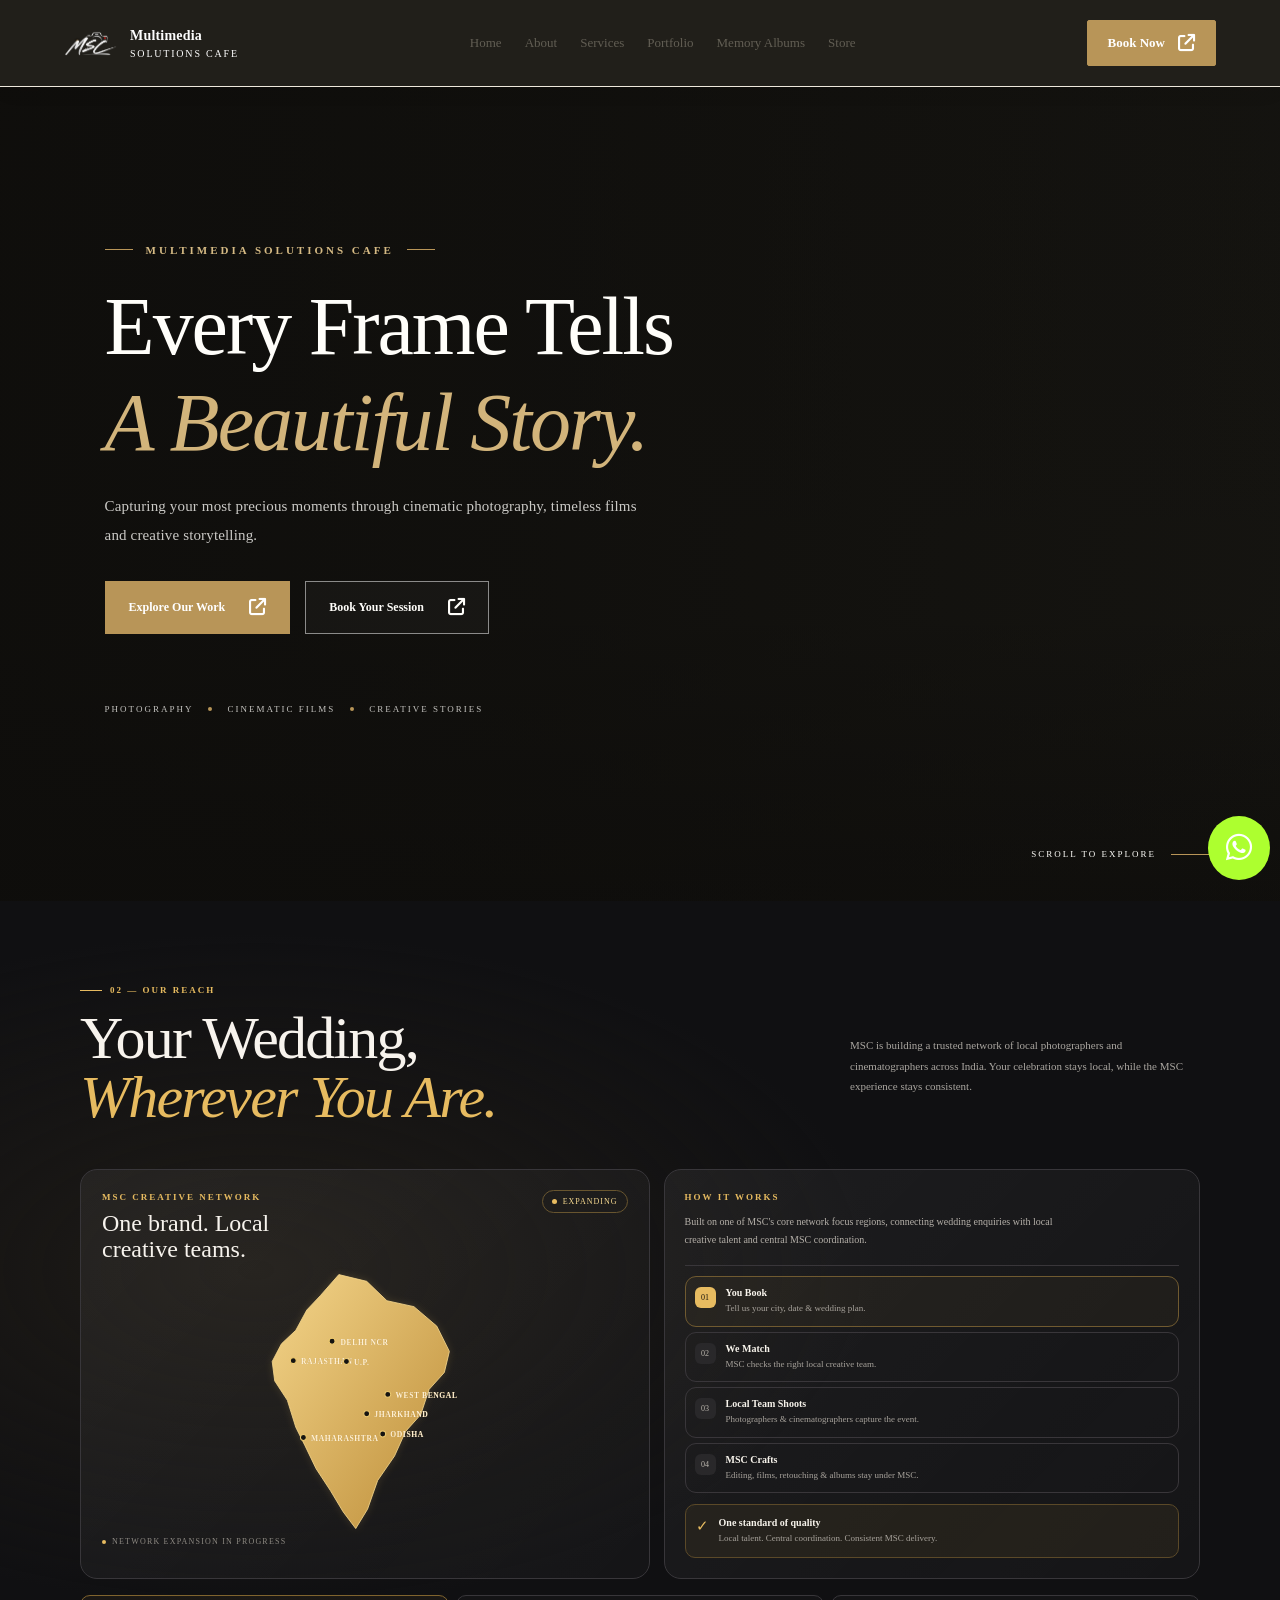
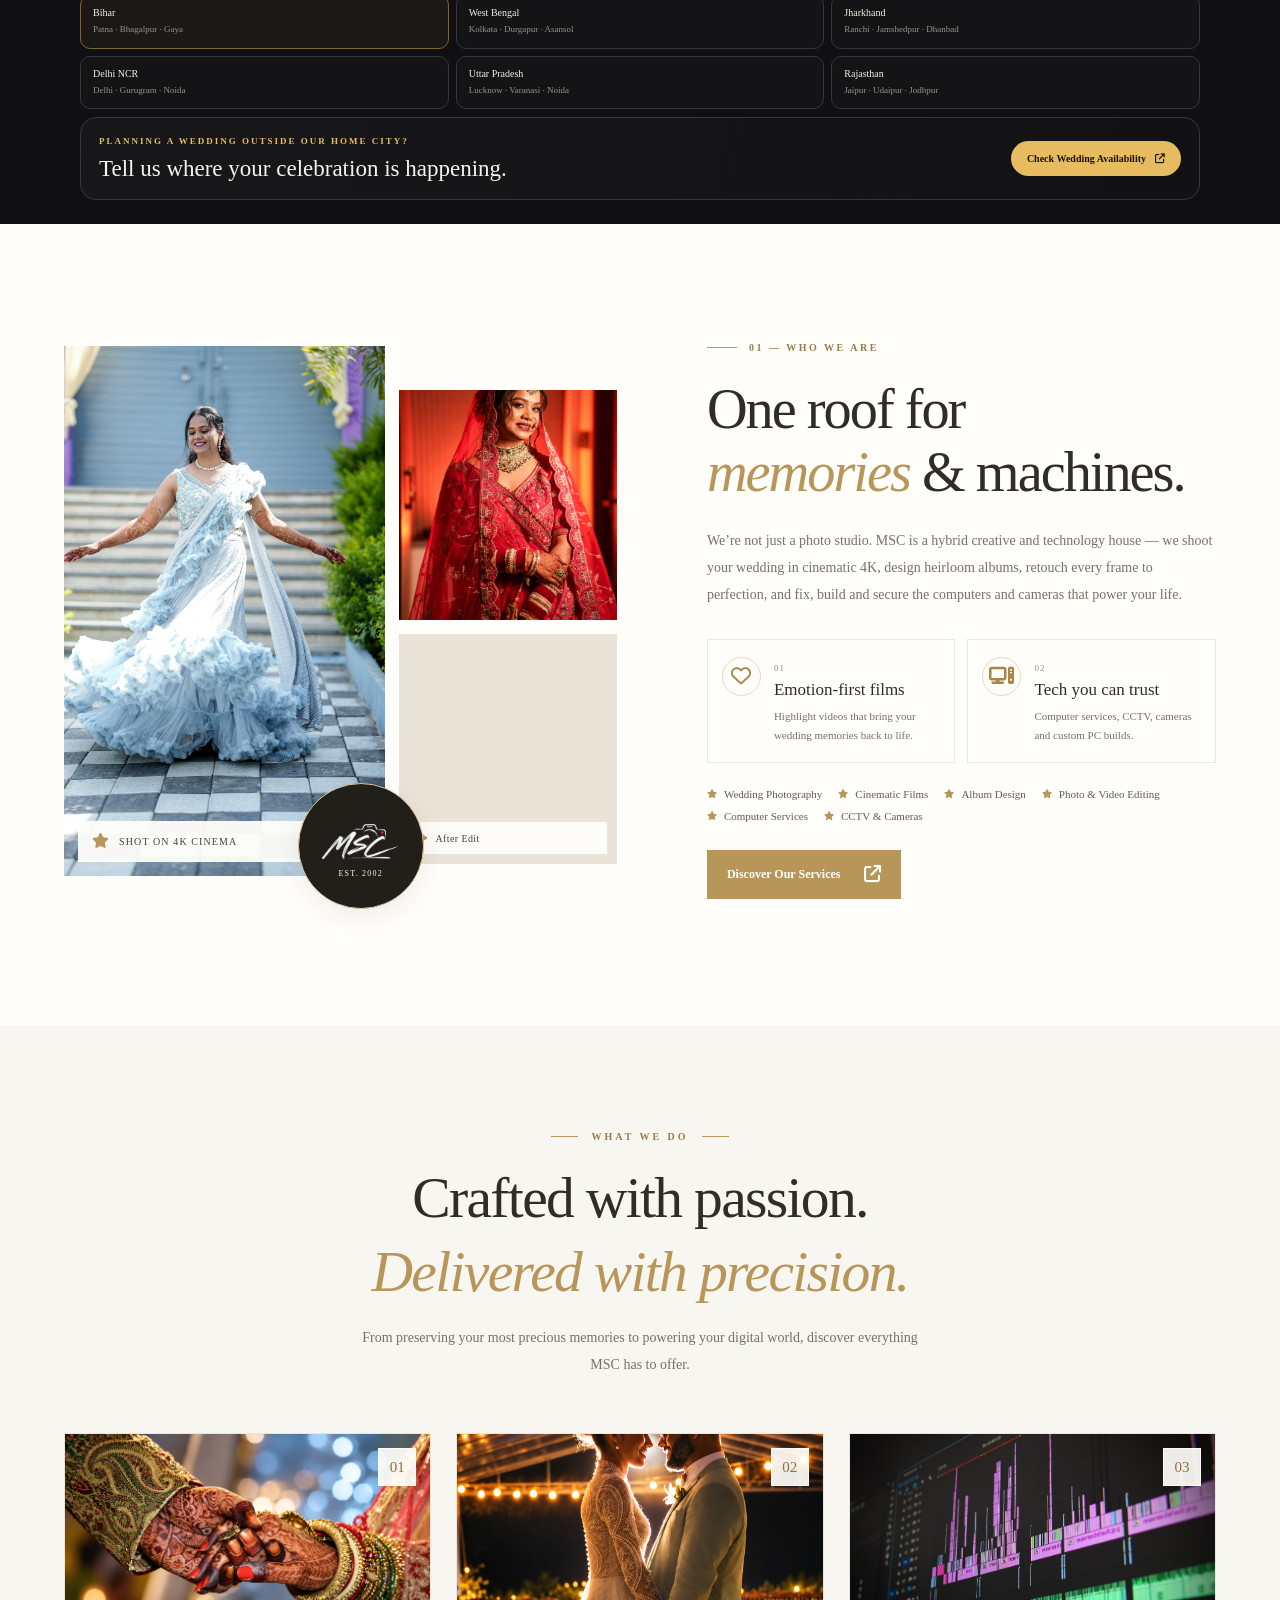
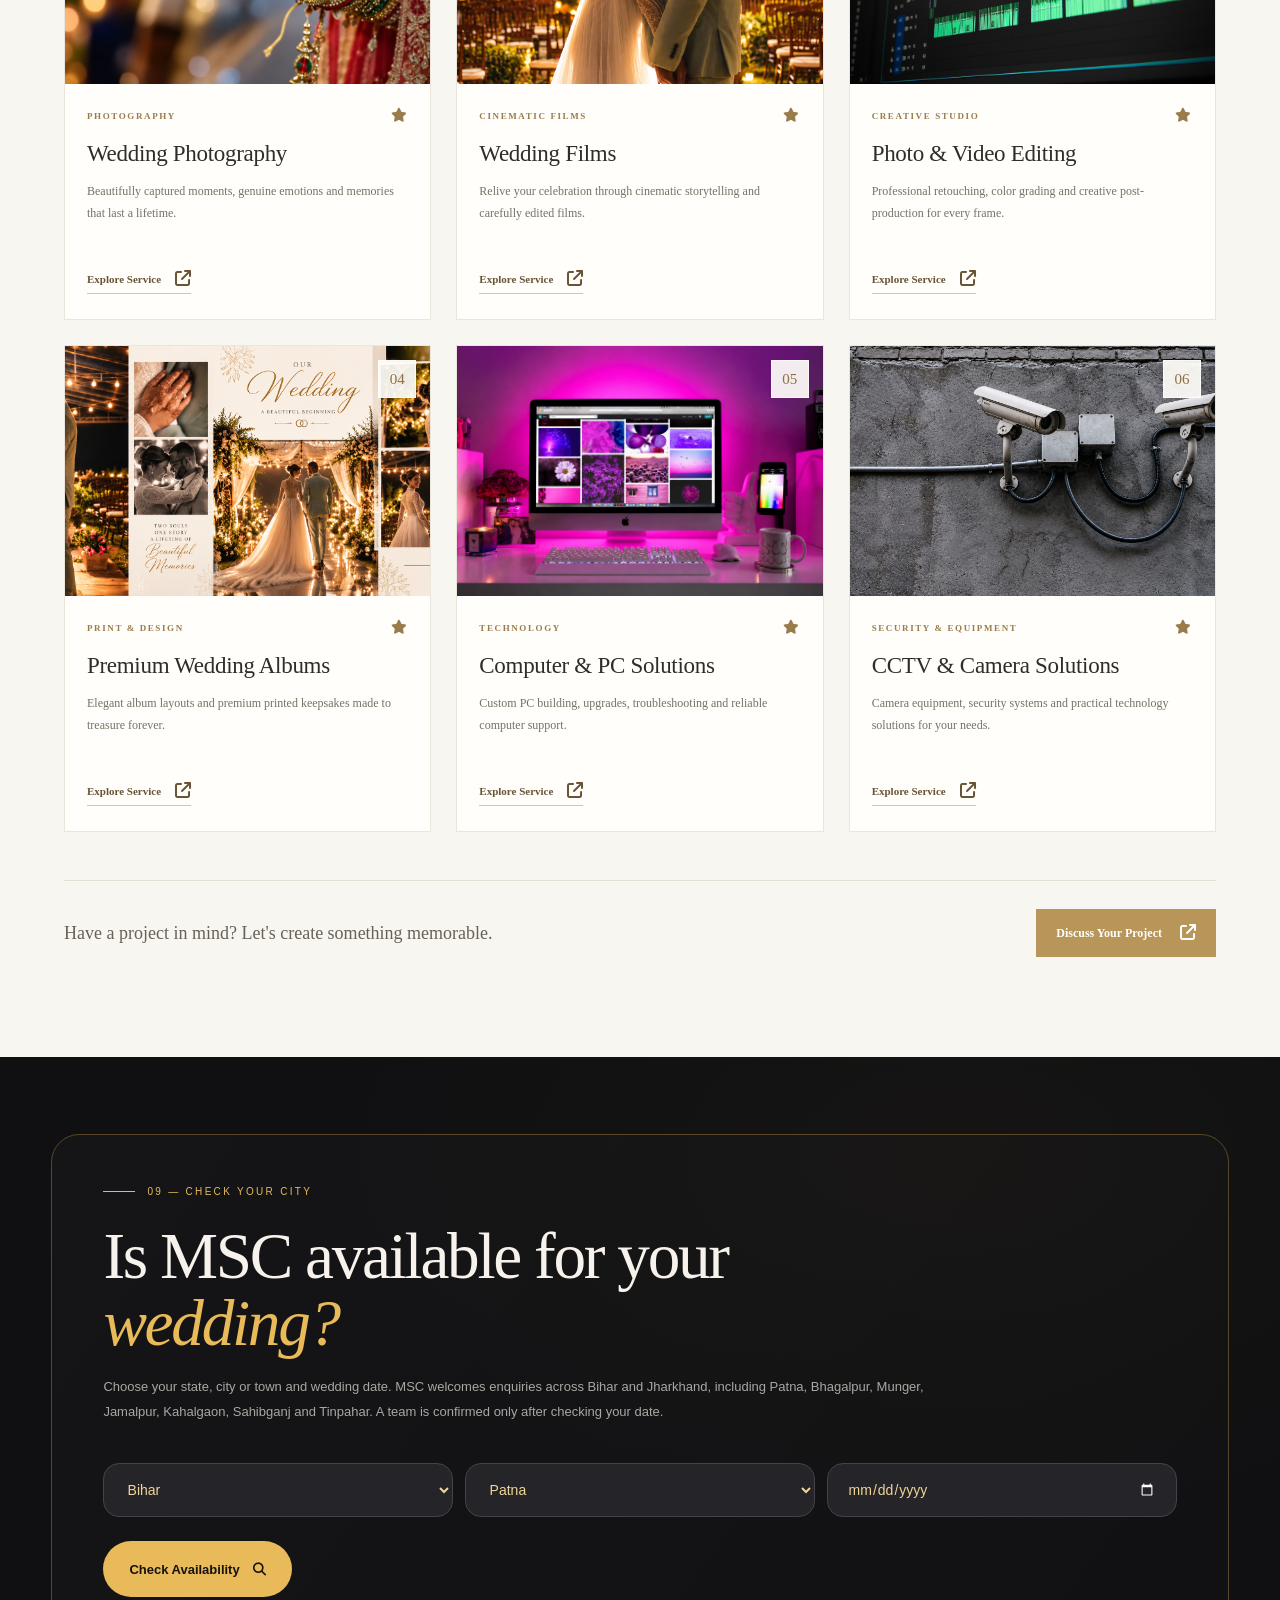
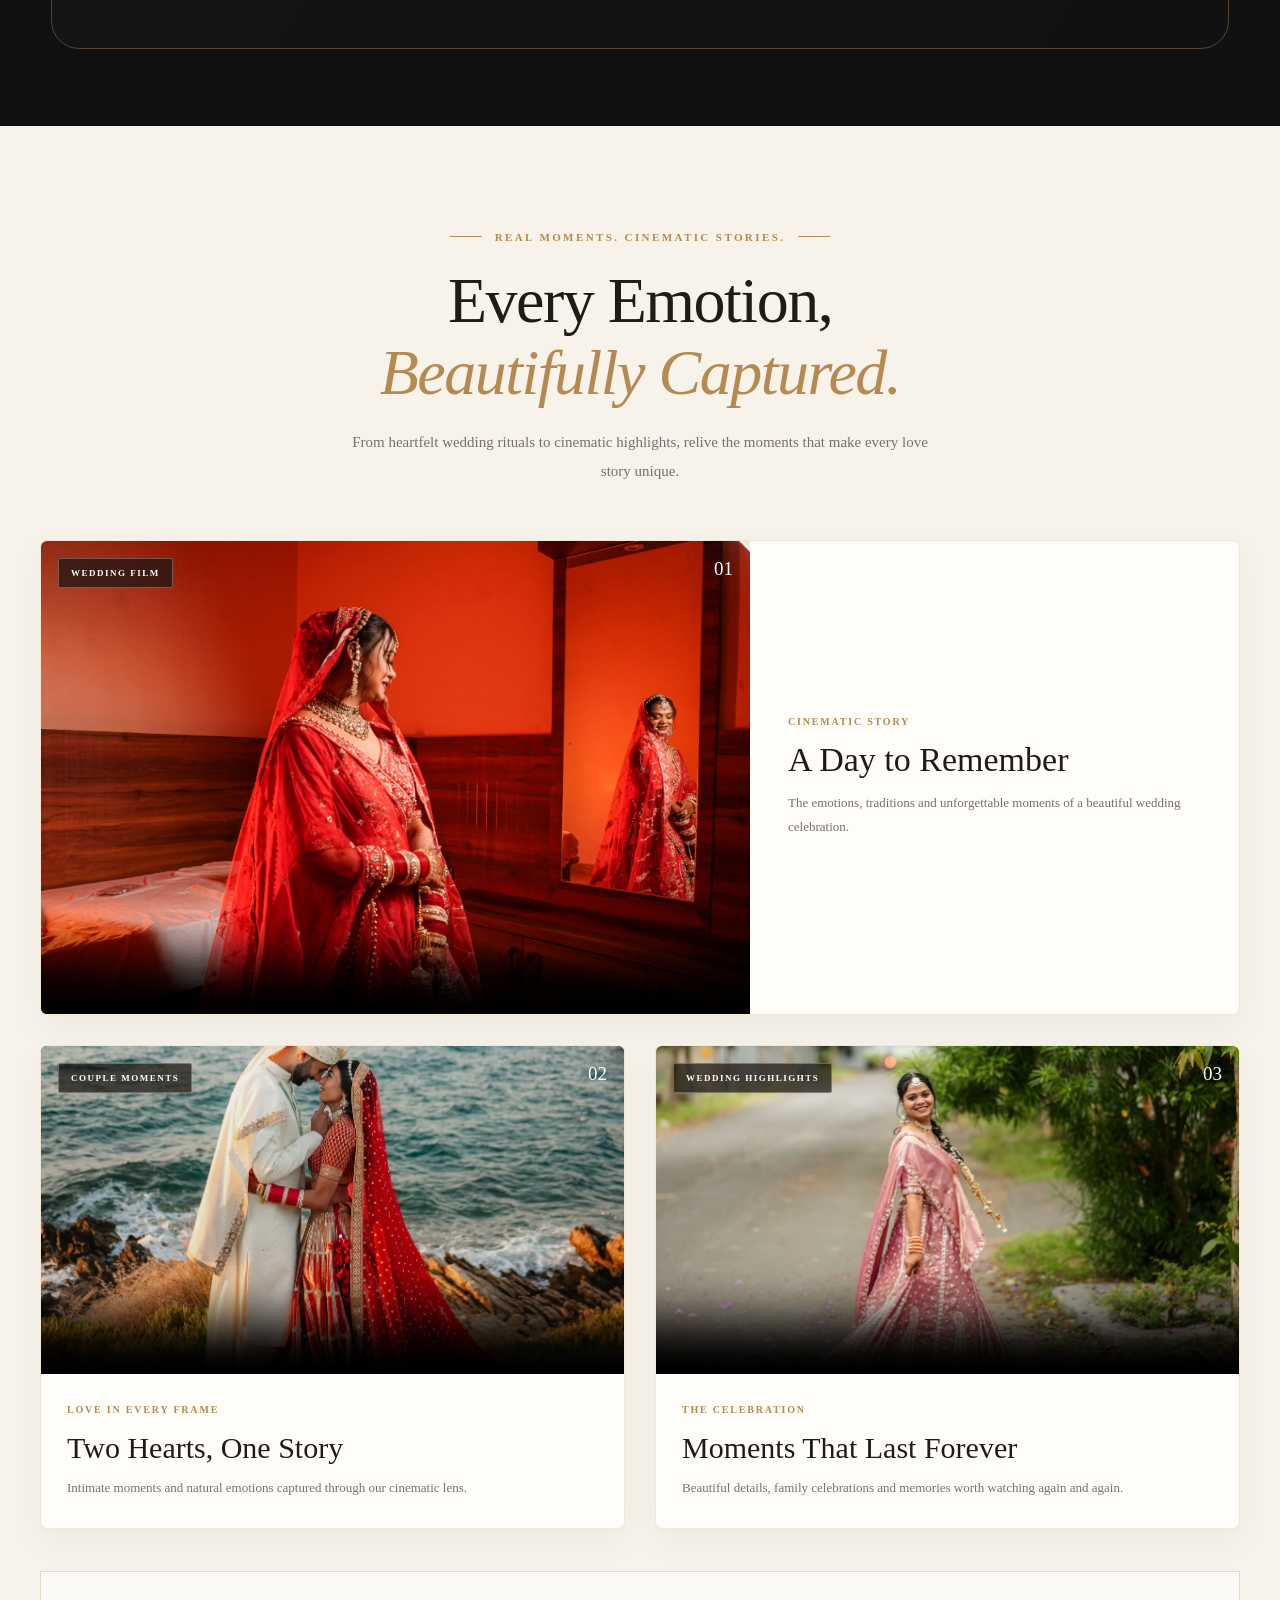
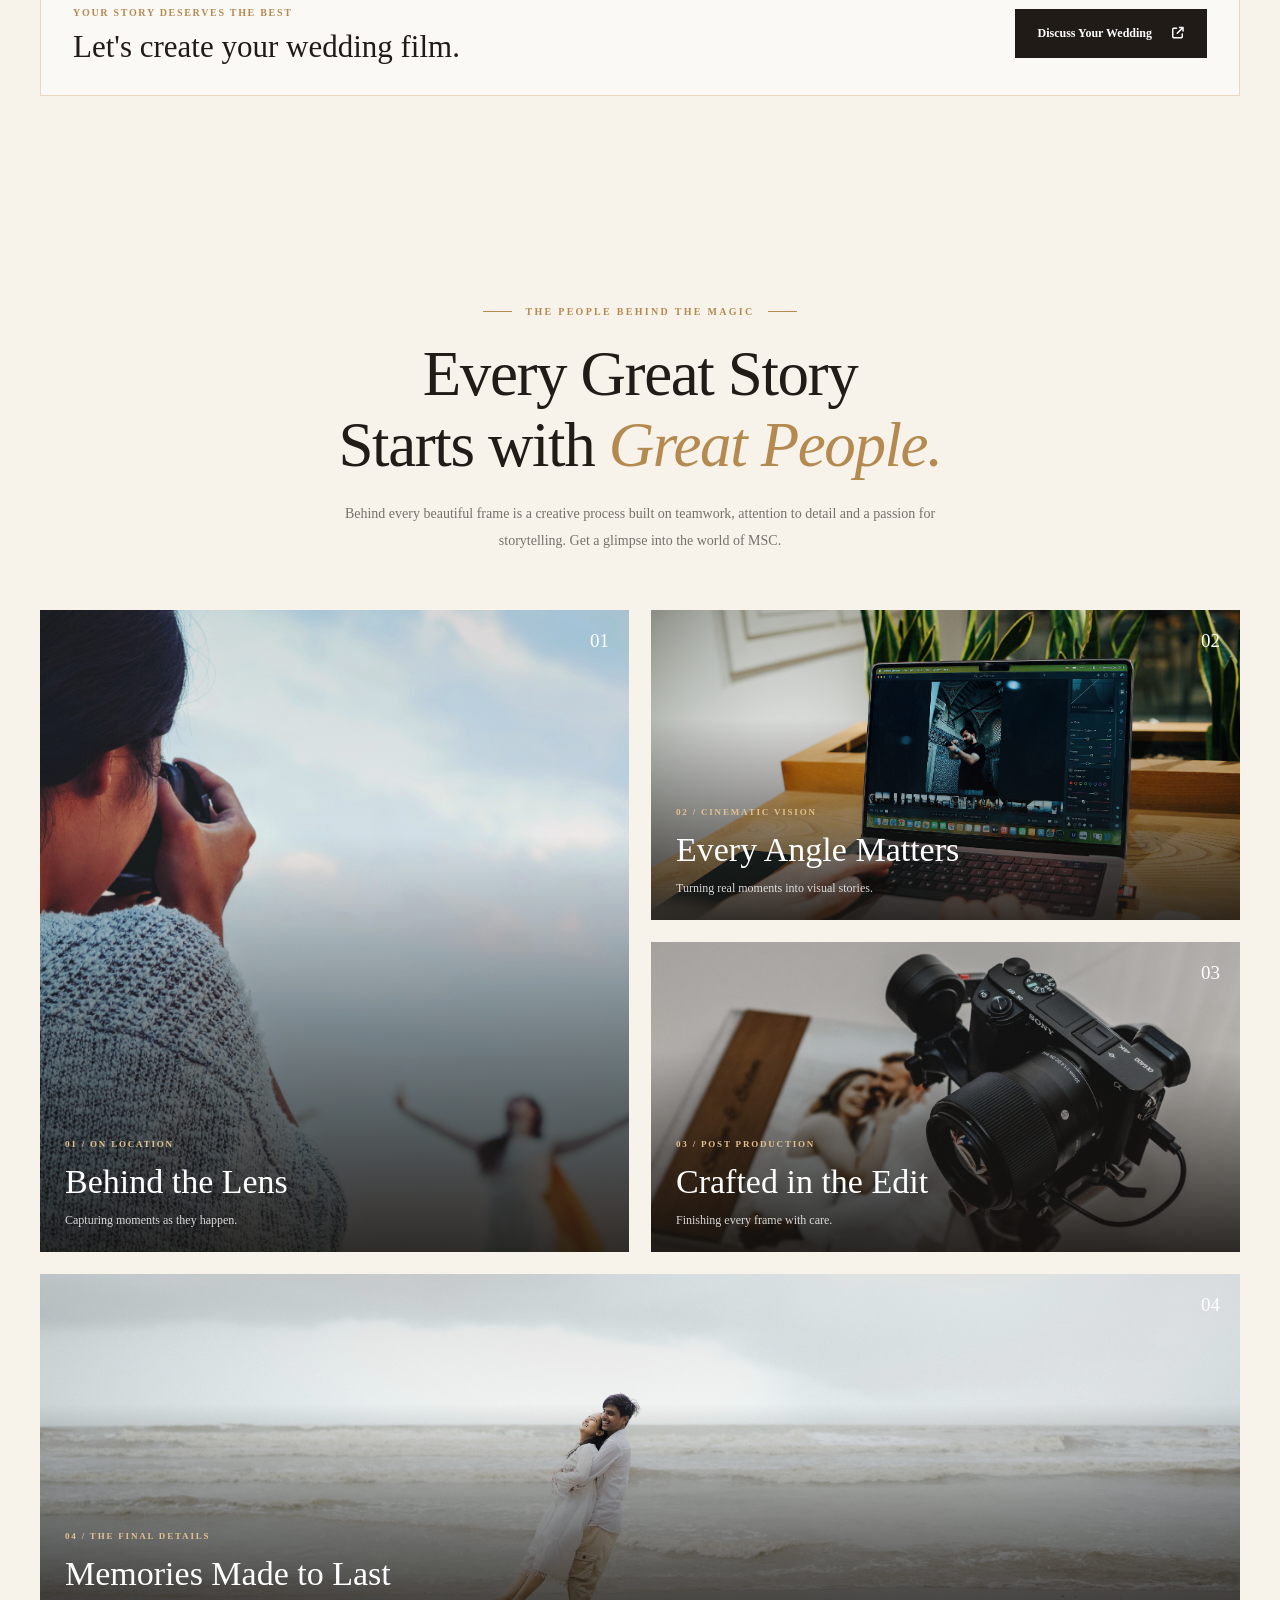
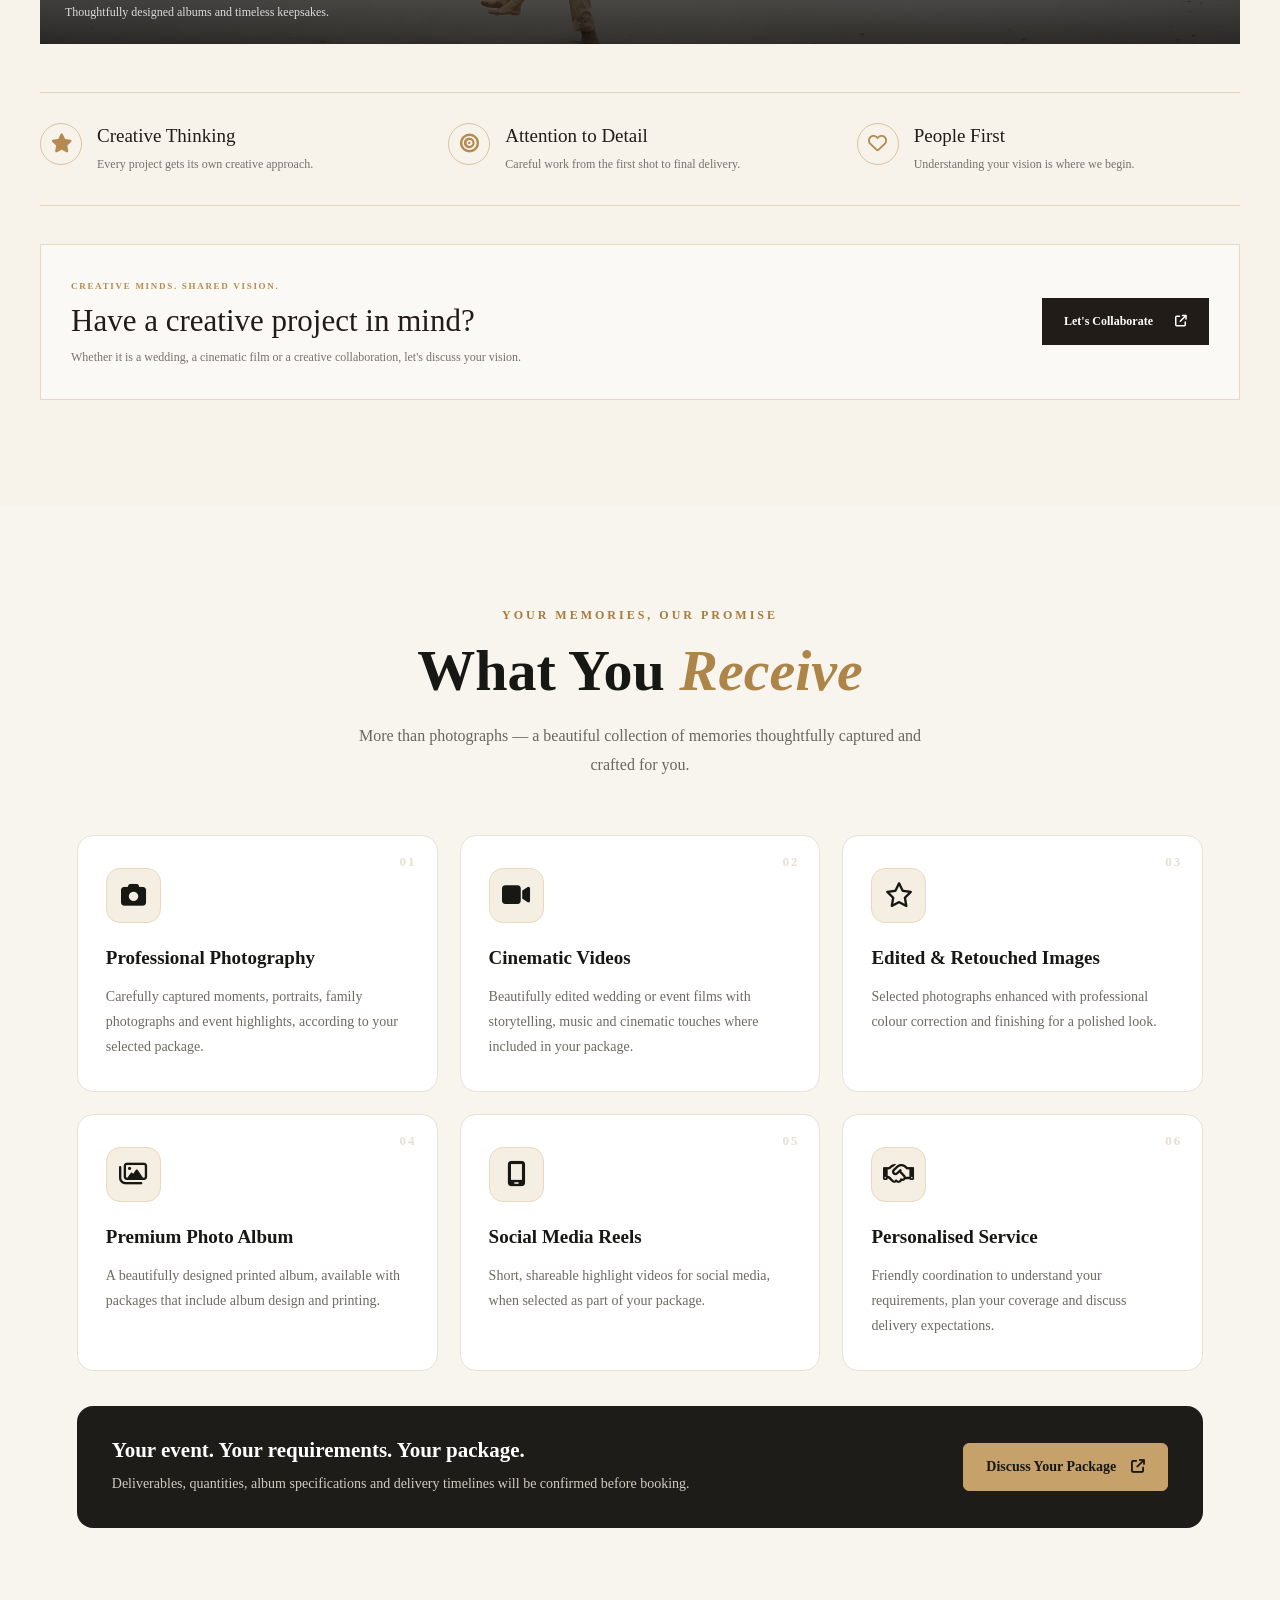
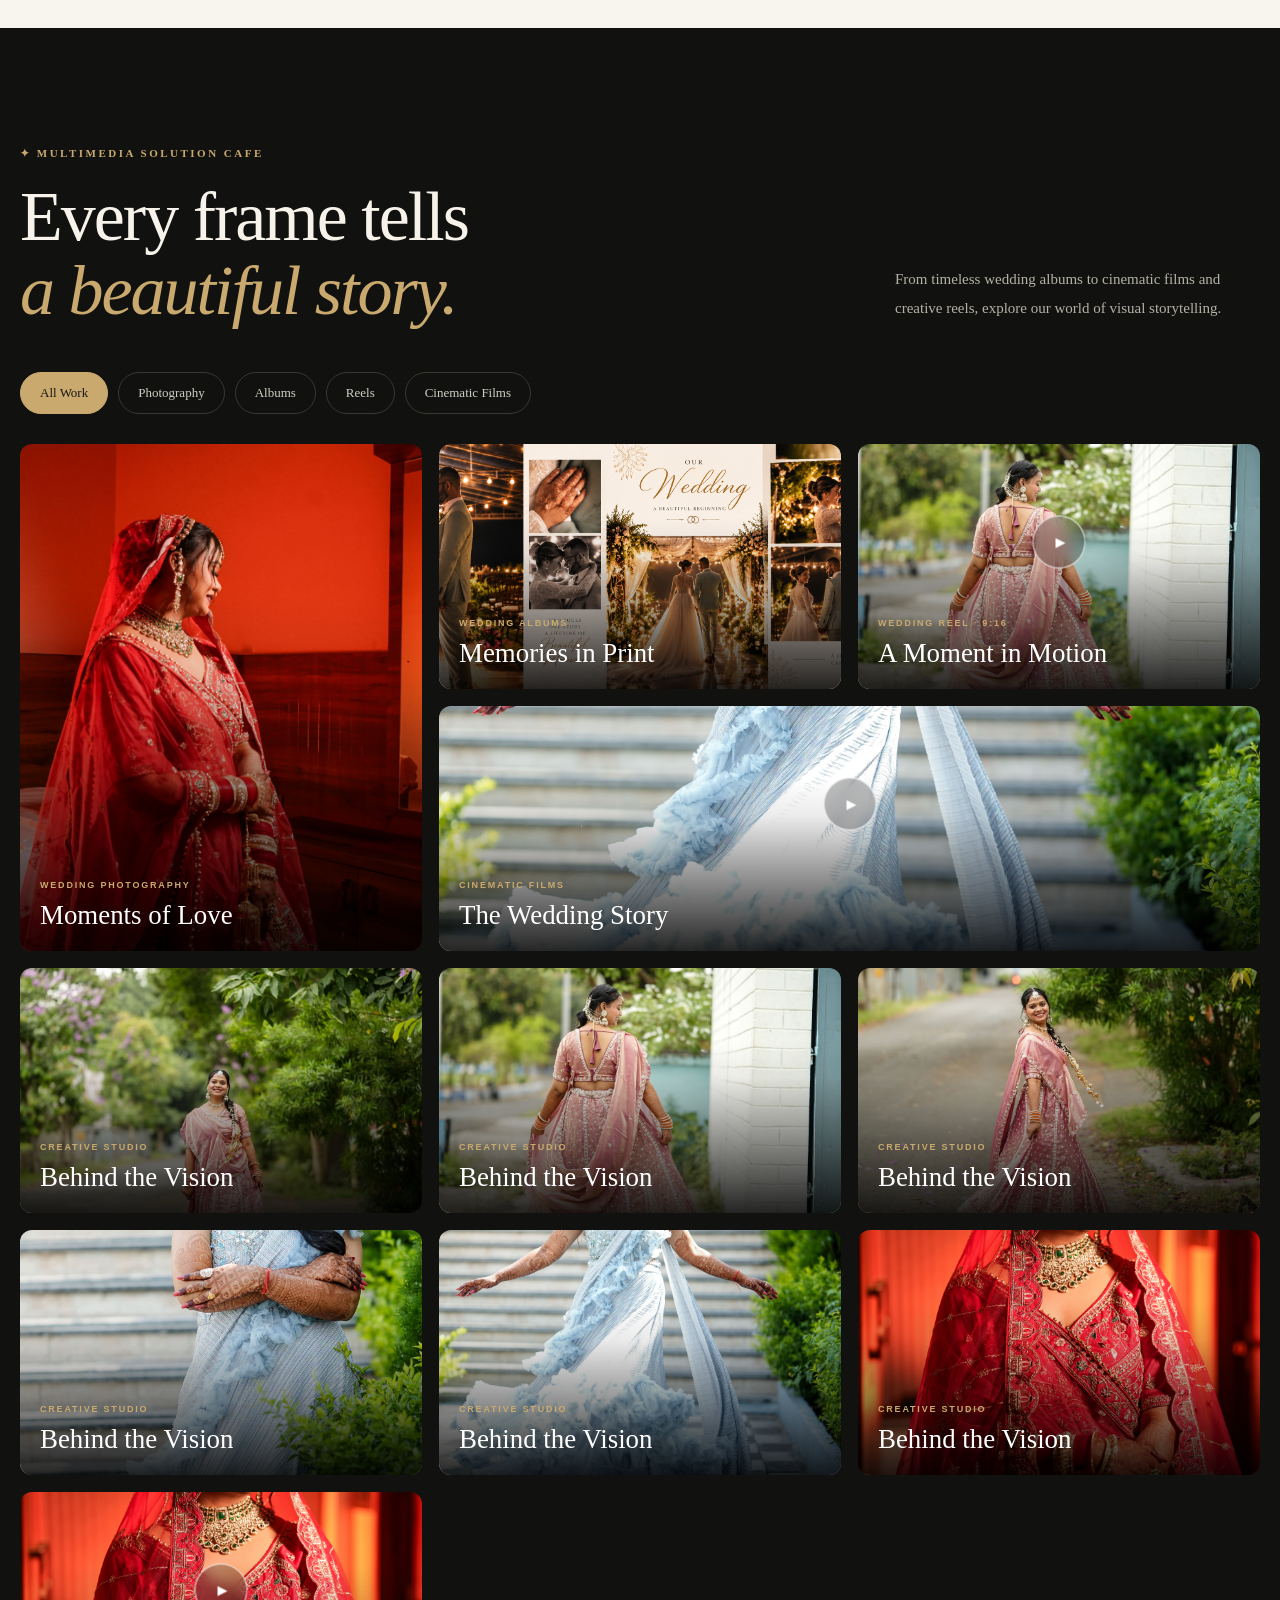
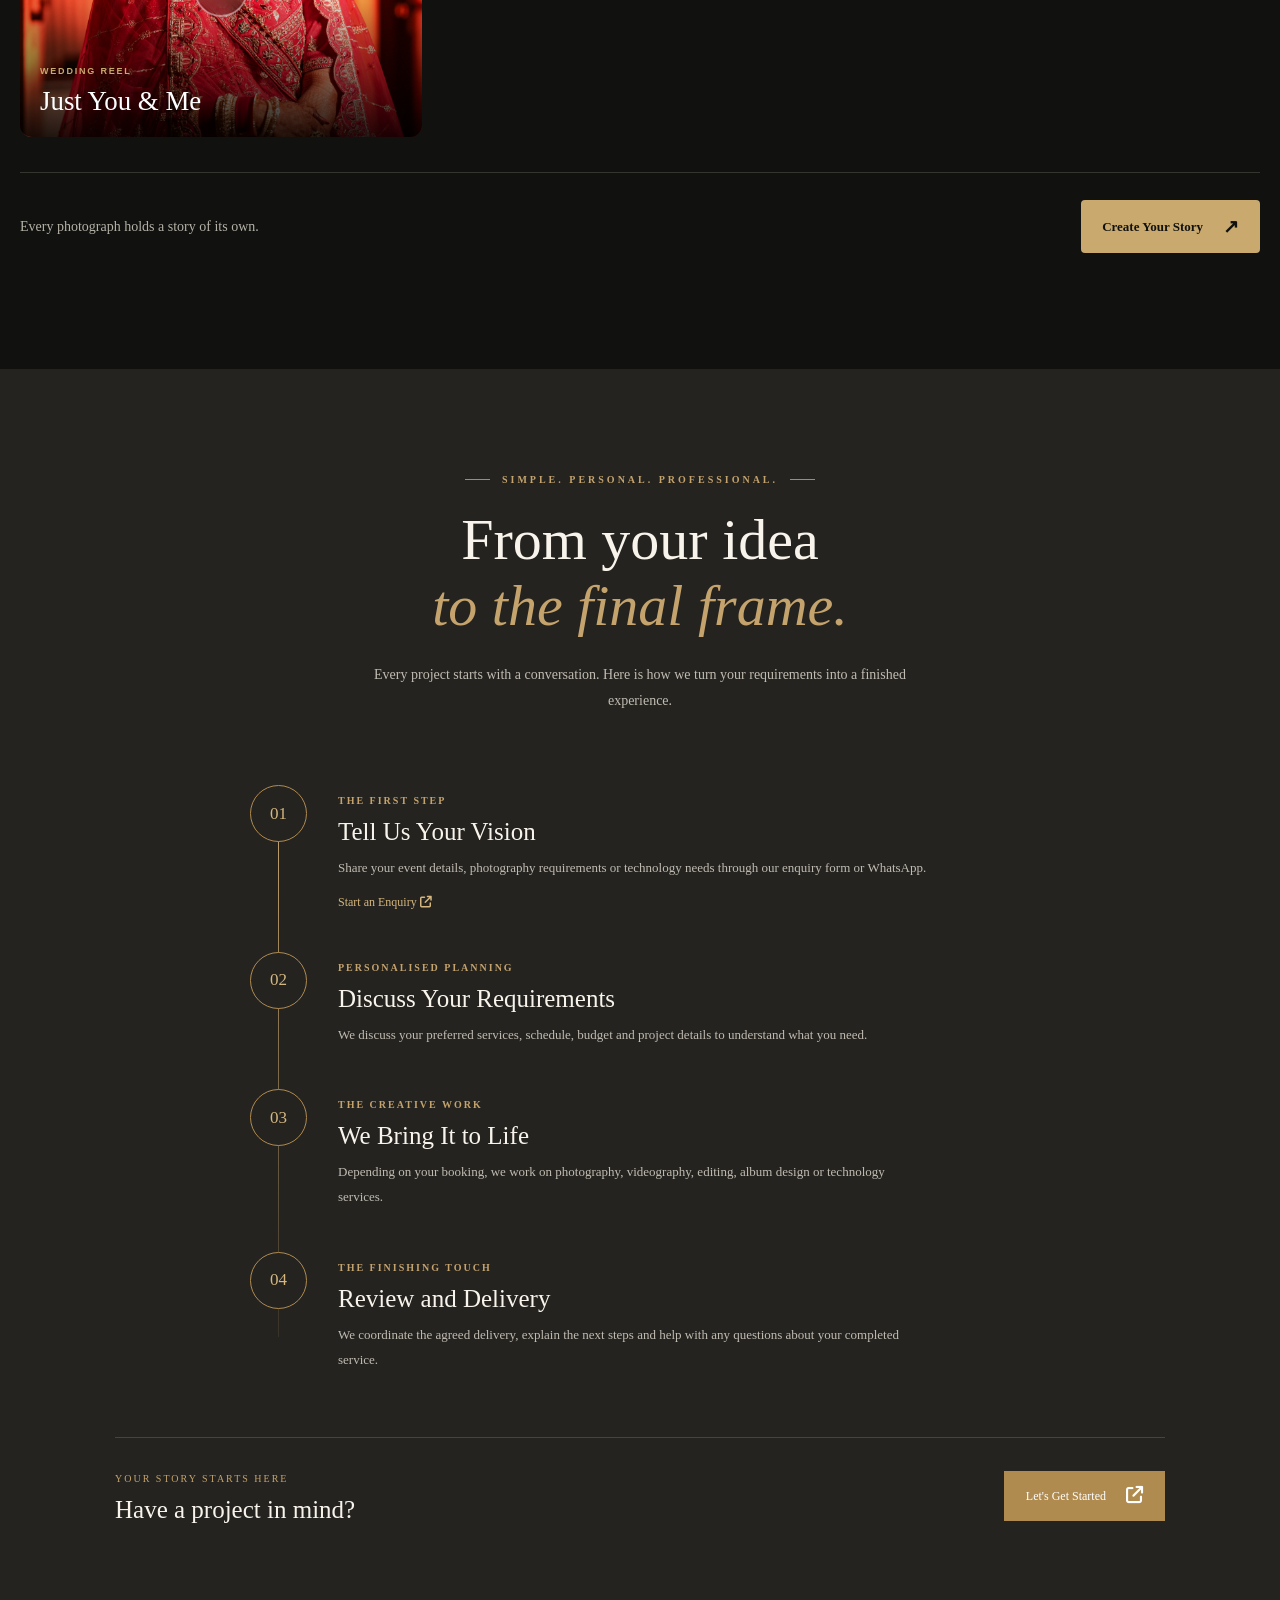
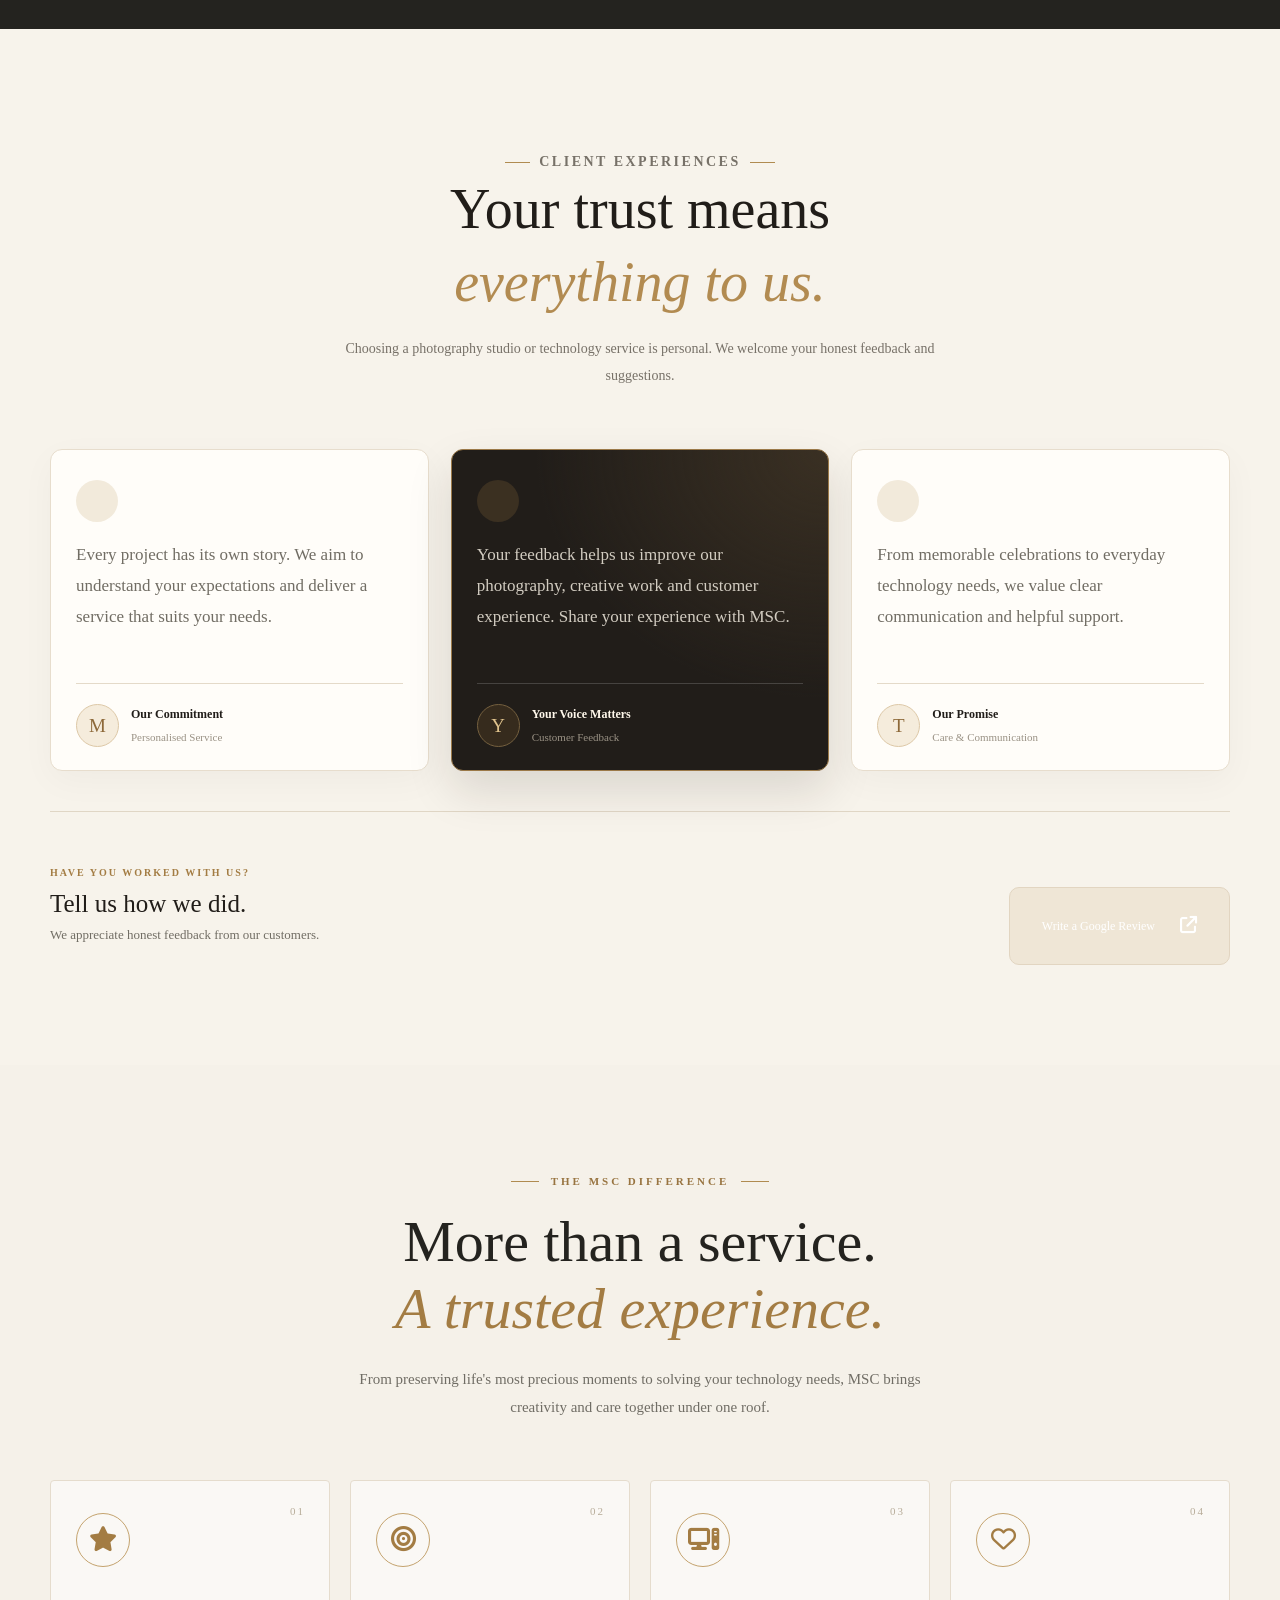
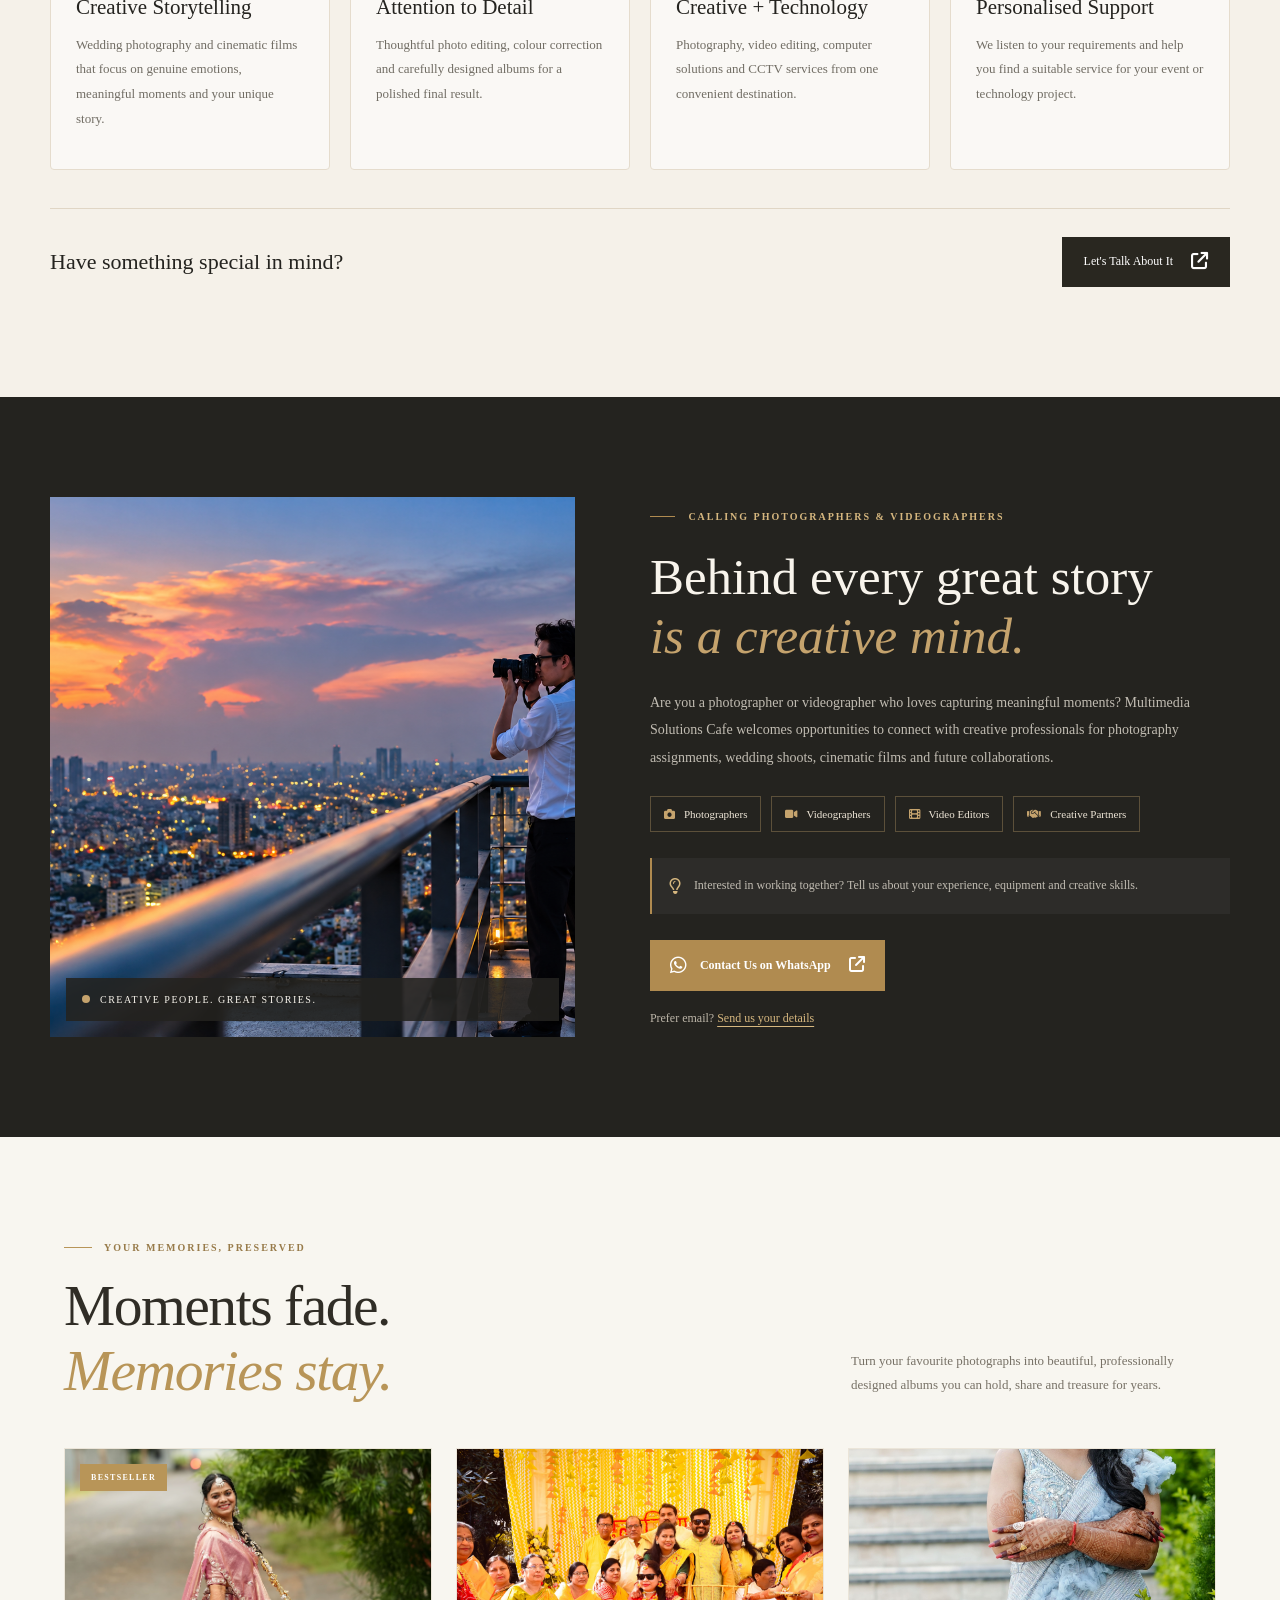
==== commit 40602e73: "Add Google site verification meta tag" ====
--- a/index.html
+++ b/index.html
@@ -16,6 +16,7 @@
       content="Multimedia Solutions Cafe, MSC wedding photography Bihar, wedding photographer Patna, wedding photography Bhagalpur, wedding photographer Munger, Jamalpur wedding photography, wedding photography Jharkhand, Sahibganj wedding photographer, Tinpahar wedding photography, cinematic wedding films, wedding videography, wedding albums"
       name="keywords"
     />
+    <meta name="google-site-verification" content="TvOBqIIzu8w_-n4ikBBqPh72GK8ok-n64vjU23_c6_Q" />
     <meta content="index, follow, max-image-preview:large" name="robots" />
     <meta content="#101012" name="theme-color" />
     <meta content="IN-BR; IN-JH" name="geo.region" />
--- a/css/style.css
+++ b/css/style.css
@@ -7304,185 +7304,1019 @@
    MSC AVAILABILITY SECTION — responsive from mobile to ultrawide
 ========================================================= */
 .msc-availability {
-  --avail-gold: #e8ba59;
-  --avail-text: #f7f2eb;
-  --avail-muted: #aaa7a3;
-  padding: clamp(48px, 6vw, 104px) clamp(18px, 4vw, 76px);
-  background: radial-gradient(ellipse at 75% 15%, #30271930, transparent 48%), #101012;
-  color: var(--avail-text);
-  font-family: "DM Sans", sans-serif;
-  overflow: clip;
-}
-.msc-availability * { box-sizing: border-box; }
+    --avail-gold: #e8ba59;
+    --avail-text: #f7f2eb;
+    --avail-muted: #aaa7a3;
+    padding: clamp(48px, 6vw, 104px) clamp(18px, 4vw, 76px);
+    background: radial-gradient(ellipse at 75% 15%, #30271930, transparent 48%), #101012;
+    color: var(--avail-text);
+    font-family: "DM Sans", sans-serif;
+    overflow: clip;
+}
+
+.msc-availability * {
+    box-sizing: border-box;
+}
+
 .msc-availability .availability-box {
-  width: 100%;
-  max-width: 1480px;
-  margin: 0 auto;
-  padding: clamp(28px, 4vw, 68px);
-  border: 1px solid #59472b;
-  border-radius: clamp(22px, 2.2vw, 36px);
-  background: linear-gradient(125deg, #ffffff05, #ffffff01);
-}
+    width: 100%;
+    max-width: 1480px;
+    margin: 0 auto;
+    padding: clamp(28px, 4vw, 68px);
+    border: 1px solid #59472b;
+    border-radius: clamp(22px, 2.2vw, 36px);
+    background: linear-gradient(125deg, #ffffff05, #ffffff01);
+}
+
 .msc-availability .availability-label {
-  display: flex; align-items: center; gap: 12px;
-  color: var(--avail-gold); font-size: clamp(10px, .78vw, 14px);
-  font-weight: 500; letter-spacing: clamp(1.5px, .18vw, 3px);
-}
-.msc-availability .availability-label > span { width: clamp(24px, 2.5vw, 42px); height: 1px; background: var(--avail-gold); }
+    display: flex;
+    align-items: center;
+    gap: 12px;
+    color: var(--avail-gold);
+    font-size: clamp(10px, .78vw, 14px);
+    font-weight: 500;
+    letter-spacing: clamp(1.5px, .18vw, 3px);
+}
+
+.msc-availability .availability-label>span {
+    width: clamp(24px, 2.5vw, 42px);
+    height: 1px;
+    background: var(--avail-gold);
+}
+
 .msc-availability h2 {
-  max-width: 1100px; margin: clamp(20px, 2vw, 32px) 0 18px;
-  font-family: "Playfair Display", Georgia, serif;
-  font-size: clamp(38px, 5.1vw, 88px); font-weight: 400;
-  letter-spacing: -.035em; line-height: 1.03; text-wrap: balance;
-}
-.msc-availability h2 em { color: var(--avail-gold); font-weight: 400; }
+    max-width: 1100px;
+    margin: clamp(20px, 2vw, 32px) 0 18px;
+    font-family: "Playfair Display", Georgia, serif;
+    font-size: clamp(38px, 5.1vw, 88px);
+    font-weight: 400;
+    letter-spacing: -.035em;
+    line-height: 1.03;
+    text-wrap: balance;
+}
+
+.msc-availability h2 em {
+    color: var(--avail-gold);
+    font-weight: 400;
+}
+
 .msc-availability .availability-description {
-  max-width: 850px; margin: 0 0 clamp(28px, 3vw, 44px);
-  color: var(--avail-muted); font-size: clamp(13px, .95vw, 17px); line-height: 1.9;
-}
+    max-width: 850px;
+    margin: 0 0 clamp(28px, 3vw, 44px);
+    color: var(--avail-muted);
+    font-size: clamp(13px, .95vw, 17px);
+    line-height: 1.9;
+}
+
 .msc-availability .availability-fields {
-  display: grid; grid-template-columns: repeat(3, minmax(0, 1fr)); gap: clamp(10px, 1vw, 16px);
-}
-.msc-availability .field-wrap { min-width: 0; }
+    display: grid;
+    grid-template-columns: repeat(3, minmax(0, 1fr));
+    gap: clamp(10px, 1vw, 16px);
+}
+
+.msc-availability .field-wrap {
+    min-width: 0;
+}
+
 .msc-availability select,
 .msc-availability input[type="date"],
 .msc-availability input[type="text"] {
-  display: block; width: 100%; min-width: 0; height: clamp(54px, 4.2vw, 68px);
-  padding: 0 clamp(14px, 1.5vw, 24px); border: 1px solid #454249; border-radius: 16px;
-  outline: none; background-color: #252428; color: #f0d59a;
-  font: inherit; font-size: clamp(14px, 1vw, 18px); color-scheme: dark;
-  transition: border-color .25s, box-shadow .25s;
-}
-.msc-availability select { cursor: pointer; }
+    display: block;
+    width: 100%;
+    min-width: 0;
+    height: clamp(54px, 4.2vw, 68px);
+    padding: 0 clamp(14px, 1.5vw, 24px);
+    border: 1px solid #454249;
+    border-radius: 16px;
+    outline: none;
+    background-color: #252428;
+    color: #f0d59a;
+    font: inherit;
+    font-size: clamp(14px, 1vw, 18px);
+    color-scheme: dark;
+    transition: border-color .25s, box-shadow .25s;
+}
+
+.msc-availability select {
+    cursor: pointer;
+}
+
 .msc-availability select:focus,
-.msc-availability input:focus { border-color: var(--avail-gold); box-shadow: 0 0 0 3px #e8ba5920; }
-.msc-availability select option { background: #19191b; color: white; }
-.msc-availability [hidden] { display: none !important; }
+.msc-availability input:focus {
+    border-color: var(--avail-gold);
+    box-shadow: 0 0 0 3px #e8ba5920;
+}
+
+.msc-availability select option {
+    background: #19191b;
+    color: white;
+}
+
+.msc-availability [hidden] {
+    display: none !important;
+}
+
 .msc-availability .availability-button {
-  display: inline-flex; align-items: center; justify-content: center; gap: 13px;
-  min-height: 56px; margin-top: 24px; padding: 0 26px; border: 0; border-radius: 40px;
-  background: var(--avail-gold); color: #17130b; font: inherit; font-size: clamp(13px, .9vw, 16px);
-  font-weight: 700; cursor: pointer; transition: transform .25s, background .25s;
-}
-.msc-availability .availability-button:hover { transform: translateY(-2px); background: #f5d486; }
-.msc-availability .availability-button:focus-visible { outline: 2px solid #fff0c5; outline-offset: 4px; }
-.msc-availability .availability-message { max-width: 850px; margin-top: 18px; color: var(--avail-gold); font-size: 13px; line-height: 1.7; overflow-wrap: anywhere; }
-.msc-availability .availability-message:empty { display: none; }
-.msc-availability .sr-only { position: absolute; width: 1px; height: 1px; padding: 0; margin: -1px; overflow: hidden; clip: rect(0,0,0,0); white-space: nowrap; border: 0; }
+    display: inline-flex;
+    align-items: center;
+    justify-content: center;
+    gap: 13px;
+    min-height: 56px;
+    margin-top: 24px;
+    padding: 0 26px;
+    border: 0;
+    border-radius: 40px;
+    background: var(--avail-gold);
+    color: #17130b;
+    font: inherit;
+    font-size: clamp(13px, .9vw, 16px);
+    font-weight: 700;
+    cursor: pointer;
+    transition: transform .25s, background .25s;
+}
+
+.msc-availability .availability-button:hover {
+    transform: translateY(-2px);
+    background: #f5d486;
+}
+
+.msc-availability .availability-button:focus-visible {
+    outline: 2px solid #fff0c5;
+    outline-offset: 4px;
+}
+
+.msc-availability .availability-message {
+    max-width: 850px;
+    margin-top: 18px;
+    color: var(--avail-gold);
+    font-size: 13px;
+    line-height: 1.7;
+    overflow-wrap: anywhere;
+}
+
+.msc-availability .availability-message:empty {
+    display: none;
+}
+
+.msc-availability .sr-only {
+    position: absolute;
+    width: 1px;
+    height: 1px;
+    padding: 0;
+    margin: -1px;
+    overflow: hidden;
+    clip: rect(0, 0, 0, 0);
+    white-space: nowrap;
+    border: 0;
+}
 
 /* Global safeguards against overflow on narrow screens */
-html { scroll-behavior: smooth; scroll-padding-top: 90px; }
-body { max-width: 100%; }
-img, video, iframe, svg { max-width: 100%; }
-input, select, textarea, button { max-width: 100%; }
+html {
+    scroll-behavior: smooth;
+    scroll-padding-top: 90px;
+}
+
+body {
+    max-width: 100%;
+}
+
+img,
+video,
+iframe,
+svg {
+    max-width: 100%;
+}
+
+input,
+select,
+textarea,
+button {
+    max-width: 100%;
+}
+
 @media (max-width: 800px) {
-  .msc-availability { padding: 48px 20px; }
-  .msc-availability .availability-box { padding: 34px 28px; border-radius: 26px; }
-  .msc-availability .availability-fields { grid-template-columns: repeat(2, minmax(0, 1fr)); }
-  .msc-availability .date-wrap { grid-column: 1 / -1; }
-  .msc-availability .city-other-wrap { grid-column: 1 / -1; }
-}
+    .msc-availability {
+        padding: 48px 20px;
+    }
+
+    .msc-availability .availability-box {
+        padding: 34px 28px;
+        border-radius: 26px;
+    }
+
+    .msc-availability .availability-fields {
+        grid-template-columns: repeat(2, minmax(0, 1fr));
+    }
+
+    .msc-availability .date-wrap {
+        grid-column: 1 / -1;
+    }
+
+    .msc-availability .city-other-wrap {
+        grid-column: 1 / -1;
+    }
+}
+
 @media (max-width: 520px) {
-  .msc-availability { padding: 38px 15px; }
-  .msc-availability .availability-box { padding: 27px 19px; border-radius: 22px; }
-  .msc-availability .availability-label { font-size: 10px; letter-spacing: 1.6px; }
-  .msc-availability .availability-label > span { width: 24px; }
-  .msc-availability h2 { margin-top: 21px; font-size: clamp(34px, 9vw, 47px); letter-spacing: -.03em; }
-  .msc-availability .desktop-break { display: none; }
-  .msc-availability .availability-description { margin-bottom: 24px; font-size: 13px; }
-  .msc-availability .availability-fields { grid-template-columns: minmax(0, 1fr); gap: 11px; }
-  .msc-availability .date-wrap, .msc-availability .city-other-wrap { grid-column: auto; }
-  .msc-availability select, .msc-availability input[type="date"], .msc-availability input[type="text"] { height: 55px; padding: 0 14px; font-size: 14px; }
-  .msc-availability .availability-button { width: 100%; min-height: 54px; margin-top: 17px; font-size: 14px; }
+    .msc-availability {
+        padding: 38px 15px;
+    }
+
+    .msc-availability .availability-box {
+        padding: 27px 19px;
+        border-radius: 22px;
+    }
+
+    .msc-availability .availability-label {
+        font-size: 10px;
+        letter-spacing: 1.6px;
+    }
+
+    .msc-availability .availability-label>span {
+        width: 24px;
+    }
+
+    .msc-availability h2 {
+        margin-top: 21px;
+        font-size: clamp(34px, 9vw, 47px);
+        letter-spacing: -.03em;
+    }
+
+    .msc-availability .desktop-break {
+        display: none;
+    }
+
+    .msc-availability .availability-description {
+        margin-bottom: 24px;
+        font-size: 13px;
+    }
+
+    .msc-availability .availability-fields {
+        grid-template-columns: minmax(0, 1fr);
+        gap: 11px;
+    }
+
+    .msc-availability .date-wrap,
+    .msc-availability .city-other-wrap {
+        grid-column: auto;
+    }
+
+    .msc-availability select,
+    .msc-availability input[type="date"],
+    .msc-availability input[type="text"] {
+        height: 55px;
+        padding: 0 14px;
+        font-size: 14px;
+    }
+
+    .msc-availability .availability-button {
+        width: 100%;
+        min-height: 54px;
+        margin-top: 17px;
+        font-size: 14px;
+    }
 }
 
 /* Scale the whole experience up on large desktop and ultrawide displays */
 @media (min-width: 1600px) {
-  .msc-nav-container { width: min(100%, 1760px); min-height: 100px; padding-inline: clamp(48px, 4.5vw, 100px); }
-  .msc-logo-image { width: 64px; height: 58px; }
-  .msc-brand-text strong { font-size: 17px; }
-  .msc-brand-text small { font-size: 11px; }
-  .msc-nav-link { font-size: 15px; }
-  .msc-nav-links { gap: clamp(22px, 2vw, 36px); }
-  .msc-book-btn { font-size: 15px; padding: 15px 24px; }
-  .msc-hero { height: min(900px, calc(100svh - 100px)); }
-  .msc-hero-content { width: min(100%, 1660px); padding-inline: clamp(70px, 6vw, 120px); }
-  .msc-hero-title { max-width: 1100px; font-size: clamp(88px, 5.6vw, 112px); }
-  .msc-hero-description { max-width: 700px; font-size: 18px; }
-  .msc-hero-eyebrow { font-size: 13px; }
-  .msc-hero-btn { min-height: 62px; padding-inline: 30px; font-size: 14px; }
-  .msc-about-container, .msc-services-container, .msc-fr-container, .msc-team-container,
-  .msc-receive-container, .msc-products-container, .msc-portfolio-container,
-  .msc-process-container, .msc-reviews-container, .msc-why-container,
-  .msc-creator-container, .msc-albums-container, .msc-wp-container,
-  .msc-we-container, .msc-faq-container, .msc-footer-container {
-    max-width: 1600px !important; width: calc(100% - clamp(80px, 8vw, 180px));
-  }
-  .msc-about, .msc-services, .msc-film-reels, .msc-team, .msc-receive,
-  .msc-products, .msc-portfolio, .msc-process, .msc-reviews, .msc-why,
-  .msc-creator-network, .msc-albums, .msc-wedding-pricing, .msc-wedding-enquiry, .msc-faq {
-    padding-top: clamp(90px, 7vw, 145px); padding-bottom: clamp(90px, 7vw, 145px);
-  }
-  .msc-availability .availability-box { max-width: 1600px; }
-  .msc-footer-container { font-size: 1.08rem; }
-}
+    .msc-nav-container {
+        width: min(100%, 1760px);
+        min-height: 100px;
+        padding-inline: clamp(48px, 4.5vw, 100px);
+    }
+
+    .msc-logo-image {
+        width: 64px;
+        height: 58px;
+    }
+
+    .msc-brand-text strong {
+        font-size: 17px;
+    }
+
+    .msc-brand-text small {
+        font-size: 11px;
+    }
+
+    .msc-nav-link {
+        font-size: 15px;
+    }
+
+    .msc-nav-links {
+        gap: clamp(22px, 2vw, 36px);
+    }
+
+    .msc-book-btn {
+        font-size: 15px;
+        padding: 15px 24px;
+    }
+
+    .msc-hero {
+        height: min(900px, calc(100svh - 100px));
+    }
+
+    .msc-hero-content {
+        width: min(100%, 1660px);
+        padding-inline: clamp(70px, 6vw, 120px);
+    }
+
+    .msc-hero-title {
+        max-width: 1100px;
+        font-size: clamp(88px, 5.6vw, 112px);
+    }
+
+    .msc-hero-description {
+        max-width: 700px;
+        font-size: 18px;
+    }
+
+    .msc-hero-eyebrow {
+        font-size: 13px;
+    }
+
+    .msc-hero-btn {
+        min-height: 62px;
+        padding-inline: 30px;
+        font-size: 14px;
+    }
+
+    .msc-about-container,
+    .msc-services-container,
+    .msc-fr-container,
+    .msc-team-container,
+    .msc-receive-container,
+    .msc-products-container,
+    .msc-portfolio-container,
+    .msc-process-container,
+    .msc-reviews-container,
+    .msc-why-container,
+    .msc-creator-container,
+    .msc-albums-container,
+    .msc-wp-container,
+    .msc-we-container,
+    .msc-faq-container,
+    .msc-footer-container {
+        max-width: 1600px !important;
+        width: calc(100% - clamp(80px, 8vw, 180px));
+    }
+
+    .msc-about,
+    .msc-services,
+    .msc-film-reels,
+    .msc-team,
+    .msc-receive,
+    .msc-products,
+    .msc-portfolio,
+    .msc-process,
+    .msc-reviews,
+    .msc-why,
+    .msc-creator-network,
+    .msc-albums,
+    .msc-wedding-pricing,
+    .msc-wedding-enquiry,
+    .msc-faq {
+        padding-top: clamp(90px, 7vw, 145px);
+        padding-bottom: clamp(90px, 7vw, 145px);
+    }
+
+    .msc-availability .availability-box {
+        max-width: 1600px;
+    }
+
+    .msc-footer-container {
+        font-size: 1.08rem;
+    }
+}
+
 @media (min-width: 2200px) {
-  .msc-about-container, .msc-services-container, .msc-fr-container, .msc-team-container,
-  .msc-receive-container, .msc-products-container, .msc-portfolio-container,
-  .msc-process-container, .msc-reviews-container, .msc-why-container,
-  .msc-creator-container, .msc-albums-container, .msc-wp-container,
-  .msc-we-container, .msc-faq-container, .msc-footer-container {
-    max-width: 1800px !important; width: calc(100% - 10vw);
-  }
-  .msc-hero-title { font-size: clamp(112px, 5.2vw, 140px); }
-  .msc-hero-description { font-size: 20px; }
-}
+
+    .msc-about-container,
+    .msc-services-container,
+    .msc-fr-container,
+    .msc-team-container,
+    .msc-receive-container,
+    .msc-products-container,
+    .msc-portfolio-container,
+    .msc-process-container,
+    .msc-reviews-container,
+    .msc-why-container,
+    .msc-creator-container,
+    .msc-albums-container,
+    .msc-wp-container,
+    .msc-we-container,
+    .msc-faq-container,
+    .msc-footer-container {
+        max-width: 1800px !important;
+        width: calc(100% - 10vw);
+    }
+
+    .msc-hero-title {
+        font-size: clamp(112px, 5.2vw, 140px);
+    }
+
+    .msc-hero-description {
+        font-size: 20px;
+    }
+}
+
 @media (prefers-reduced-motion: reduce) {
-  html { scroll-behavior: auto; }
-  .msc-availability *, .msc-availability *::before, .msc-availability *::after { animation: none !important; transition: none !important; }
-}
-
-.msc-footer-socials a { font-size: 17px; border-radius: 50%; }
-.msc-footer-socials a:hover { transform: translateY(-2px); }
-.msc-footer-socials a:focus-visible { outline: 2px solid var(--footer-gold, #b89558); outline-offset: 3px; }
+    html {
+        scroll-behavior: auto;
+    }
+
+    .msc-availability *,
+    .msc-availability *::before,
+    .msc-availability *::after {
+        animation: none !important;
+        transition: none !important;
+    }
+}
+
+.msc-footer-socials a {
+    font-size: 17px;
+    border-radius: 50%;
+}
+
+.msc-footer-socials a:hover {
+    transform: translateY(-2px);
+}
+
+.msc-footer-socials a:focus-visible {
+    outline: 2px solid var(--footer-gold, #b89558);
+    outline-offset: 3px;
+}
 
 /* Large-screen typography: keep sections legible instead of leaving tiny desktop text */
 @media (min-width: 1600px) {
-  html { font-size: 17px; }
-  .msc-about-title,
-  .msc-services-title,
-  .msc-portfolio-title,
-  .msc-albums-title,
-  .msc-process-title,
-  .msc-reviews-title,
-  .msc-why-title,
-  .msc-products-title,
-  .msc-faq-title,
-  .msc-creator-title { font-size: clamp(44px, 3.2vw, 72px) !important; }
-  .msc-services-intro,
-  .msc-about-description,
-  .msc-fr-heading p,
-  .msc-faq-intro { font-size: clamp(15px, 1vw, 19px); line-height: 1.9; }
-  .msc-service-content p,
-  .msc-portfolio-item p,
-  .msc-footer-description,
-  .msc-footer-column a,
-  .msc-footer-contact p { font-size: 14px; }
-  .msc-service-card { min-height: 100%; }
-  .msc-service-content { padding: clamp(22px, 2vw, 34px); }
-  .msc-service-content h3 { font-size: clamp(22px, 1.6vw, 30px); }
-  .msc-footer-socials a { width: 44px; height: 44px; font-size: 20px; }
-}
+    html {
+        font-size: 17px;
+    }
+
+    .msc-about-title,
+    .msc-services-title,
+    .msc-portfolio-title,
+    .msc-albums-title,
+    .msc-process-title,
+    .msc-reviews-title,
+    .msc-why-title,
+    .msc-products-title,
+    .msc-faq-title,
+    .msc-creator-title {
+        font-size: clamp(44px, 3.2vw, 72px) !important;
+    }
+
+    .msc-services-intro,
+    .msc-about-description,
+    .msc-fr-heading p,
+    .msc-faq-intro {
+        font-size: clamp(15px, 1vw, 19px);
+        line-height: 1.9;
+    }
+
+    .msc-service-content p,
+    .msc-portfolio-item p,
+    .msc-footer-description,
+    .msc-footer-column a,
+    .msc-footer-contact p {
+        font-size: 14px;
+    }
+
+    .msc-service-card {
+        min-height: 100%;
+    }
+
+    .msc-service-content {
+        padding: clamp(22px, 2vw, 34px);
+    }
+
+    .msc-service-content h3 {
+        font-size: clamp(22px, 1.6vw, 30px);
+    }
+
+    .msc-footer-socials a {
+        width: 44px;
+        height: 44px;
+        font-size: 20px;
+    }
+}
+
 @media (min-width: 2200px) {
-  html { font-size: 18px; }
-  .msc-about-title,
-  .msc-services-title,
-  .msc-portfolio-title,
-  .msc-albums-title,
-  .msc-process-title,
-  .msc-reviews-title,
-  .msc-why-title,
-  .msc-products-title,
-  .msc-faq-title,
-  .msc-creator-title { font-size: clamp(64px, 3vw, 82px) !important; }
-}
+    html {
+        font-size: 18px;
+    }
+
+    .msc-about-title,
+    .msc-services-title,
+    .msc-portfolio-title,
+    .msc-albums-title,
+    .msc-process-title,
+    .msc-reviews-title,
+    .msc-why-title,
+    .msc-products-title,
+    .msc-faq-title,
+    .msc-creator-title {
+        font-size: clamp(64px, 3vw, 82px) !important;
+    }
+}
+
+
+/* =================================
+   MSC PREMIUM PORTFOLIO
+================================= */
+
+.msc-work {
+    --msc-bg: #11120f;
+    --msc-card: #1b1c18;
+    --msc-gold: #c9a96e;
+    --msc-text: #f7f3eb;
+    --msc-muted: #b5b1a7;
+
+    background: var(--msc-bg);
+    color: var(--msc-text);
+    padding: clamp(65px, 9vw, 120px) 20px;
+    font-family: inherit;
+    overflow: hidden;
+}
+
+.msc-work *,
+.msc-work *::before,
+.msc-work *::after {
+    box-sizing: border-box;
+}
+
+.msc-work-container {
+    max-width: 1240px;
+    margin: 0 auto;
+}
+
+.msc-work-header {
+    display: flex;
+    justify-content: space-between;
+    align-items: flex-end;
+    gap: 35px;
+    margin-bottom: 45px;
+}
+
+.msc-work-eyebrow {
+    display: inline-flex;
+    align-items: center;
+    gap: 9px;
+    color: var(--msc-gold);
+    font-size: 11px;
+    font-weight: 700;
+    letter-spacing: 2.5px;
+    margin-bottom: 20px;
+}
+
+.msc-work-header h2 {
+    font-size: clamp(37px, 5.5vw, 70px);
+    line-height: 1.05;
+    letter-spacing: -2px;
+    margin: 0;
+    font-weight: 500;
+}
+
+.msc-work-header h2 em {
+    color: var(--msc-gold);
+    font-family: Georgia, serif;
+    font-weight: 400;
+}
+
+.msc-work-header>p {
+    color: var(--msc-muted);
+    max-width: 365px;
+    font-size: 15px;
+    line-height: 1.9;
+    margin: 0 0 5px;
+}
+
+/* FILTERS */
+
+.msc-work-filters {
+    display: flex;
+    align-items: center;
+    flex-wrap: wrap;
+    gap: 10px;
+    margin-bottom: 30px;
+}
+
+.msc-filter {
+    appearance: none;
+    border: 1px solid #373831;
+    background: transparent;
+    color: #d0cec5;
+    padding: 12px 19px;
+    border-radius: 30px;
+    font: inherit;
+    font-size: 13px;
+    cursor: pointer;
+    transition: background .25s ease,
+        color .25s ease,
+        border-color .25s ease;
+}
+
+.msc-filter:hover,
+.msc-filter.active {
+    background: var(--msc-gold);
+    border-color: var(--msc-gold);
+    color: #171711;
+}
+
+/* GRID */
+
+.msc-work-grid {
+    display: grid;
+    grid-template-columns: repeat(3, minmax(0, 1fr));
+    grid-auto-rows: 245px;
+    grid-auto-flow: dense;
+    gap: 17px;
+}
+
+.msc-work-card {
+    min-width: 0;
+    min-height: 0;
+    border-radius: 12px;
+    overflow: hidden;
+    background: var(--msc-card);
+    animation: mscFadeIn .4s ease both;
+}
+
+.msc-work-card.tall {
+    grid-row: span 2;
+}
+
+.msc-work-card.wide {
+    grid-column: span 2;
+}
+
+.msc-work-card[hidden] {
+    display: none !important;
+}
+
+.msc-work-media {
+    appearance: none;
+    position: relative;
+    display: block;
+    width: 100%;
+    height: 100%;
+    padding: 0;
+    border: 0;
+    text-align: left;
+    color: white;
+    background: #25251f;
+    cursor: pointer;
+    overflow: hidden;
+}
+
+.msc-work-media img {
+    display: block;
+    width: 100%;
+    height: 100%;
+    object-fit: cover;
+    transition: transform .7s cubic-bezier(.2, .7, .2, 1);
+}
+
+.msc-work-media::after {
+    content: "";
+    position: absolute;
+    inset: 0;
+    background: linear-gradient(180deg,
+            transparent 30%,
+            rgba(0, 0, 0, .08) 45%,
+            rgba(0, 0, 0, .85) 100%);
+    pointer-events: none;
+}
+
+.msc-work-media:hover img {
+    transform: scale(1.07);
+}
+
+.msc-work-media:focus-visible,
+.msc-filter:focus-visible,
+.msc-work-cta:focus-visible {
+    outline: 2px solid var(--msc-gold);
+    outline-offset: 4px;
+}
+
+.msc-card-overlay {
+    position: absolute;
+    z-index: 2;
+    inset: auto 20px 20px;
+    display: flex;
+    flex-direction: column;
+    align-items: flex-start;
+    gap: 7px;
+    pointer-events: none;
+}
+
+.msc-card-tag {
+    font-size: 9px;
+    line-height: 1.5;
+    letter-spacing: 1.8px;
+    color: var(--msc-gold);
+    font-weight: 700;
+}
+
+.msc-card-title {
+    font-family: Georgia, serif;
+    font-size: clamp(19px, 2.1vw, 27px);
+    line-height: 1.2;
+}
+
+.msc-card-action {
+    position: absolute;
+    right: 0;
+    bottom: 0;
+    font-size: 21px;
+    color: var(--msc-gold);
+    opacity: 0;
+    transform: translate(-5px, 5px);
+    transition: .3s ease;
+}
+
+.msc-work-media:hover .msc-card-action {
+    opacity: 1;
+    transform: translate(0, 0);
+}
+
+.msc-play-icon {
+    position: absolute;
+    z-index: 3;
+    left: 50%;
+    top: 40%;
+    transform: translate(-50%, -50%);
+    width: 53px;
+    height: 53px;
+    display: grid;
+    place-items: center;
+    padding-left: 3px;
+    border: 1px solid rgba(255, 255, 255, .8);
+    background: rgba(0, 0, 0, .25);
+    backdrop-filter: blur(8px);
+    border-radius: 50%;
+    transition: .3s ease;
+}
+
+.msc-work-media:hover .msc-play-icon {
+    background: var(--msc-gold);
+    color: #171711;
+    border-color: var(--msc-gold);
+    transform: translate(-50%, -50%) scale(1.1);
+}
+
+/* FOOTER */
+
+.msc-work-footer {
+    display: flex;
+    align-items: center;
+    justify-content: space-between;
+    flex-wrap: wrap;
+    gap: 20px;
+    border-top: 1px solid #34352e;
+    padding-top: 27px;
+    margin-top: 35px;
+}
+
+.msc-work-footer p {
+    color: var(--msc-muted);
+    font-size: 14px;
+    line-height: 1.7;
+    margin: 0;
+}
+
+.msc-work-cta {
+    display: inline-flex;
+    align-items: center;
+    gap: 20px;
+    color: var(--msc-bg);
+    background: var(--msc-gold);
+    padding: 15px 21px;
+    border-radius: 4px;
+    text-decoration: none;
+    font-size: 13px;
+    font-weight: 700;
+    transition: transform .25s ease, background .25s ease;
+}
+
+.msc-work-cta:hover {
+    transform: translateY(-3px);
+    background: #e2c58f;
+}
+
+.msc-work-cta span {
+    font-size: 19px;
+}
+
+/* LIGHTBOX */
+
+.msc-viewer {
+    position: fixed;
+    z-index: 99999;
+    inset: 0;
+    display: none;
+    align-items: center;
+    justify-content: center;
+    padding: 60px 20px 25px;
+    background: rgba(8, 8, 7, .97);
+    overscroll-behavior: contain;
+}
+
+.msc-viewer.is-open {
+    display: flex;
+    animation: mscFadeIn .2s ease;
+}
+
+.msc-viewer-backdrop {
+    position: absolute;
+    inset: 0;
+    border: 0;
+    background: transparent;
+    cursor: default;
+}
+
+.msc-viewer-close {
+    position: absolute;
+    z-index: 3;
+    top: 15px;
+    right: 22px;
+    width: 46px;
+    height: 46px;
+    border: 1px solid #57574e;
+    background: #1b1c18;
+    color: white;
+    border-radius: 50%;
+    font-size: 29px;
+    cursor: pointer;
+}
+
+.msc-viewer-content {
+    position: relative;
+    z-index: 2;
+    display: flex;
+    justify-content: center;
+    align-items: center;
+    width: 100%;
+    height: 100%;
+    pointer-events: none;
+}
+
+.msc-viewer-content img,
+.msc-viewer-content video {
+    display: none;
+    max-width: 100%;
+    max-height: 100%;
+    object-fit: contain;
+    border-radius: 5px;
+    pointer-events: auto;
+}
+
+.msc-viewer-content img.is-visible,
+.msc-viewer-content video.is-visible {
+    display: block;
+}
+
+.msc-viewer-content video.is-visible {
+    width: auto;
+    height: auto;
+    max-width: 100%;
+    max-height: 100%;
+    background: #000;
+}
+
+body.msc-viewer-open {
+    overflow: hidden;
+}
+
+/* ANIMATION */
+
+@keyframes mscFadeIn {
+    from {
+        opacity: 0;
+        transform: translateY(10px);
+    }
+
+    to {
+        opacity: 1;
+        transform: translateY(0);
+    }
+}
+
+/* TABLETS */
+
+@media (max-width: 850px) {
+    .msc-work-header {
+        align-items: flex-start;
+        flex-direction: column;
+        gap: 18px;
+    }
+
+    .msc-work-header>p {
+        max-width: 540px;
+    }
+
+    .msc-work-grid {
+        grid-template-columns: repeat(2, minmax(0, 1fr));
+        grid-auto-rows: 225px;
+        gap: 12px;
+    }
+}
+
+/* MOBILE */
+
+@media (max-width: 520px) {
+    .msc-work {
+        padding: 60px 15px;
+    }
+
+    .msc-work-header h2 {
+        font-size: clamp(35px, 10vw, 48px);
+        letter-spacing: -1.5px;
+    }
+
+    .msc-work-header {
+        margin-bottom: 28px;
+    }
+
+    .msc-work-eyebrow {
+        font-size: 9px;
+        letter-spacing: 1.7px;
+    }
+
+    .msc-work-filters {
+        gap: 8px;
+        margin-bottom: 20px;
+    }
+
+    .msc-filter {
+        padding: 10px 13px;
+        font-size: 12px;
+    }
+
+    .msc-work-grid {
+        grid-template-columns: repeat(2, minmax(0, 1fr));
+        grid-auto-rows: 190px;
+        gap: 9px;
+    }
+
+    .msc-work-card.tall {
+        grid-row: span 2;
+    }
+
+    .msc-work-card.wide {
+        grid-column: span 2;
+    }
+
+    .msc-card-overlay {
+        inset: auto 11px 12px;
+        gap: 5px;
+    }
+
+    .msc-card-tag {
+        font-size: 8px;
+        letter-spacing: 1px;
+    }
+
+    .msc-card-title {
+        font-size: 17px;
+        overflow-wrap: anywhere;
+    }
+
+    .msc-card-action {
+        font-size: 17px;
+    }
+
+    .msc-play-icon {
+        width: 40px;
+        height: 40px;
+        font-size: 12px;
+    }
+
+    .msc-work-footer {
+        align-items: flex-start;
+        flex-direction: column;
+        margin-top: 25px;
+    }
+
+    .msc-viewer {
+        padding: 65px 10px 15px;
+    }
+
+    .msc-viewer-close {
+        top: 10px;
+        right: 12px;
+    }
+}
+
+/* ACCESSIBILITY */
+
+@media (prefers-reduced-motion: reduce) {
+
+    .msc-work *,
+    .msc-work *::before,
+    .msc-work *::after,
+    .msc-viewer {
+        animation: none !important;
+        transition: none !important;
+        scroll-behavior: auto !important;
+    }
+}
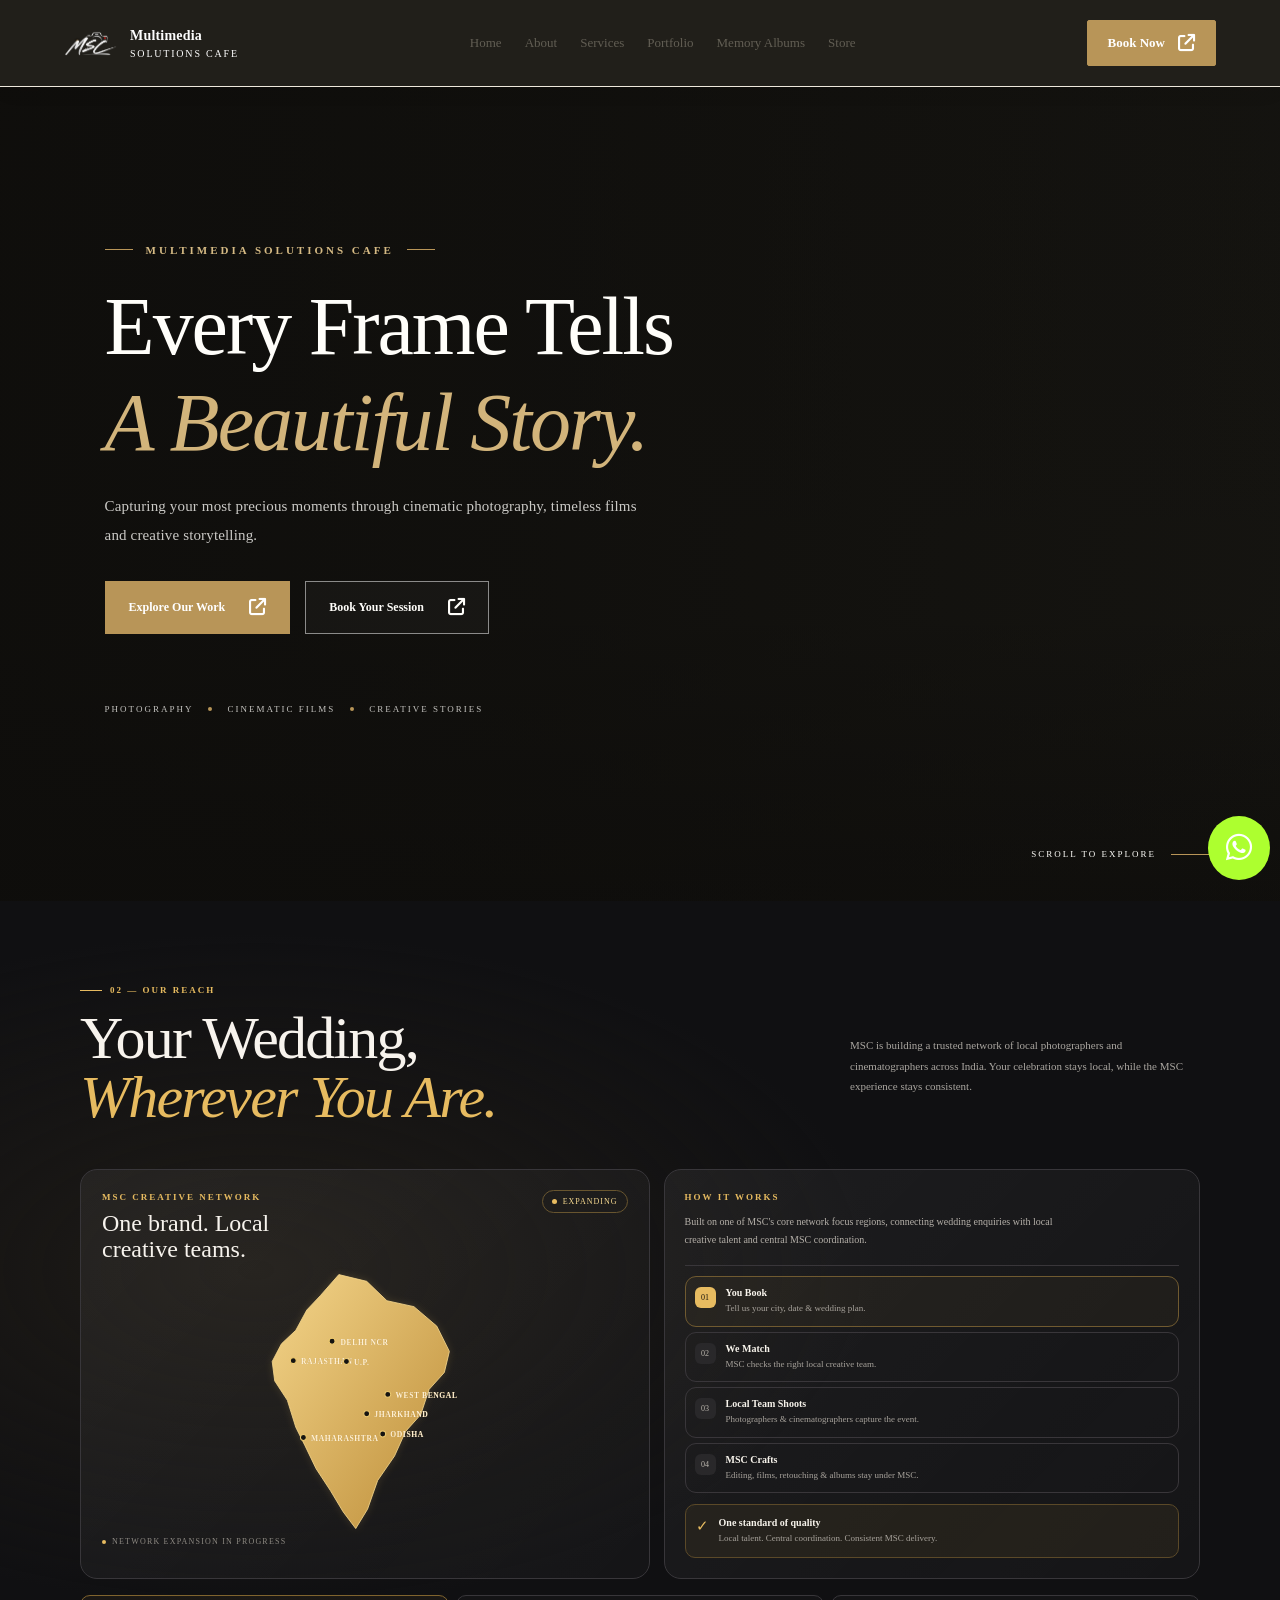
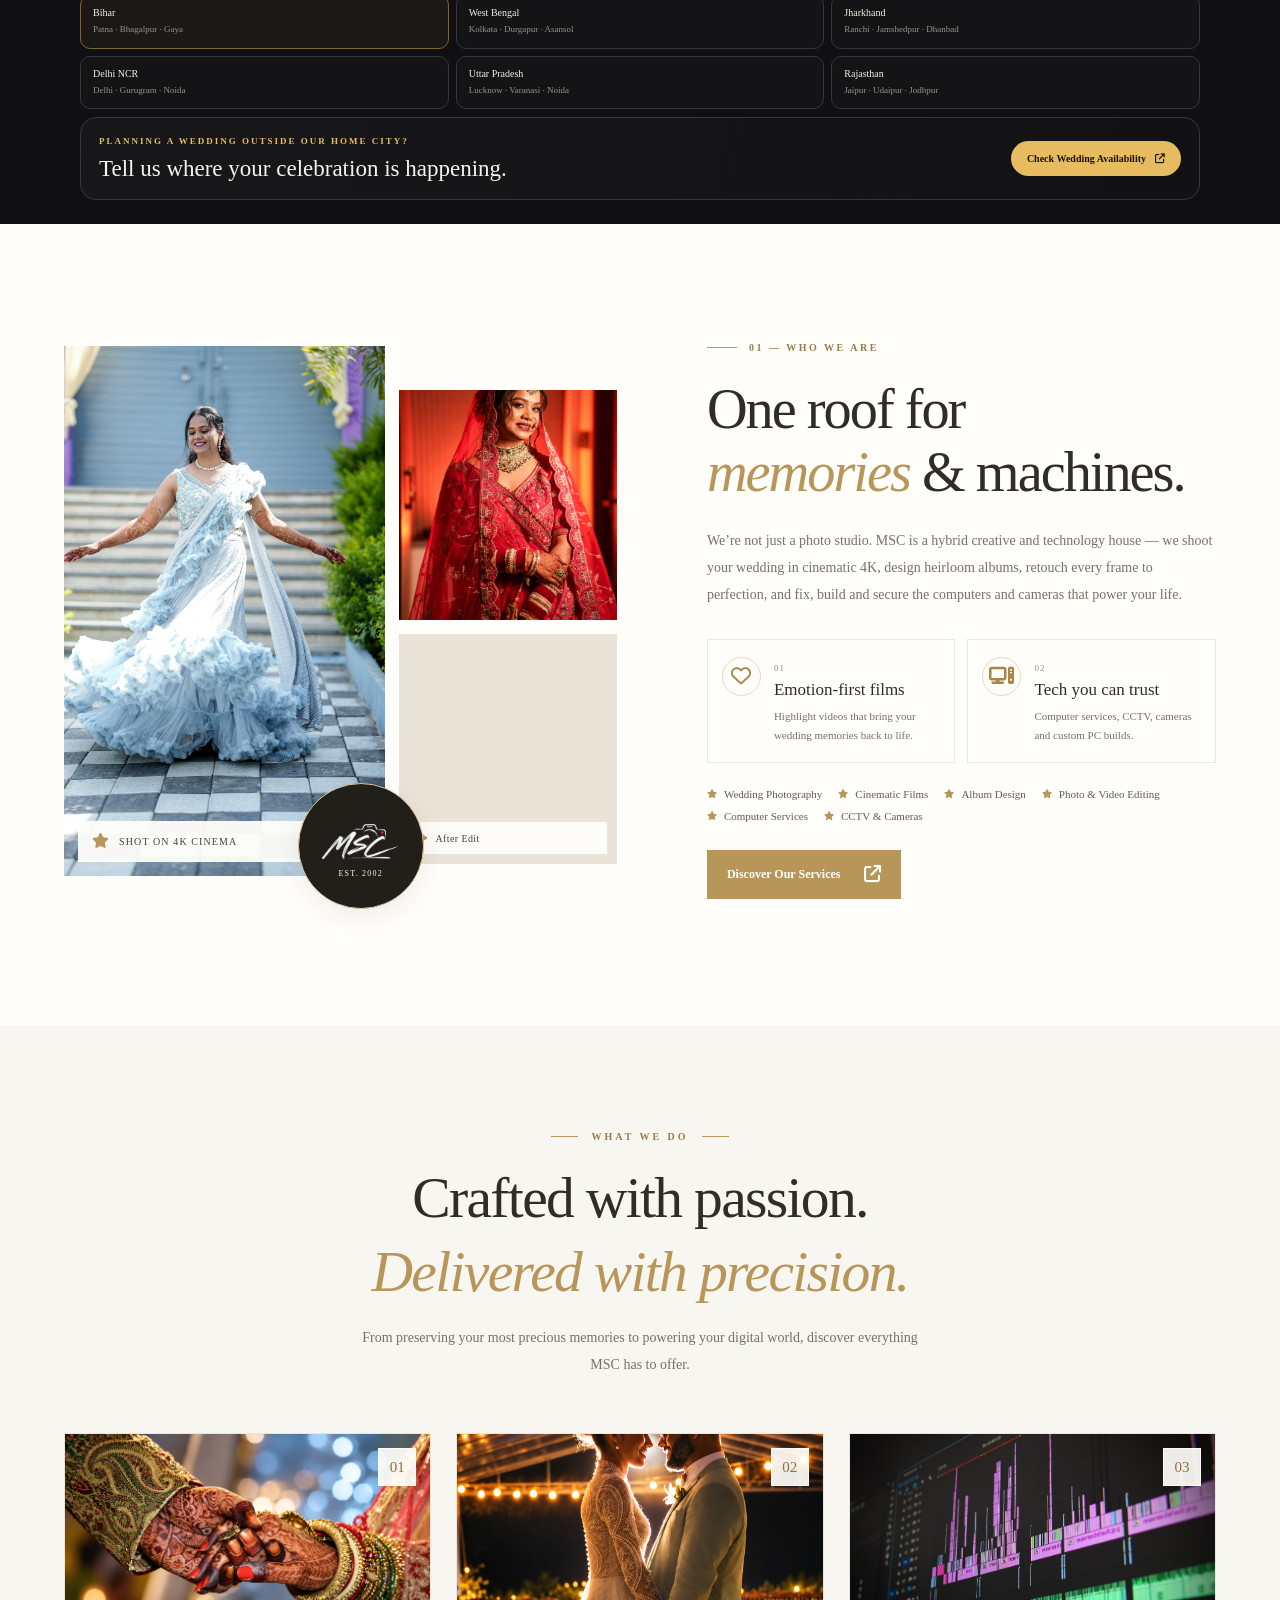
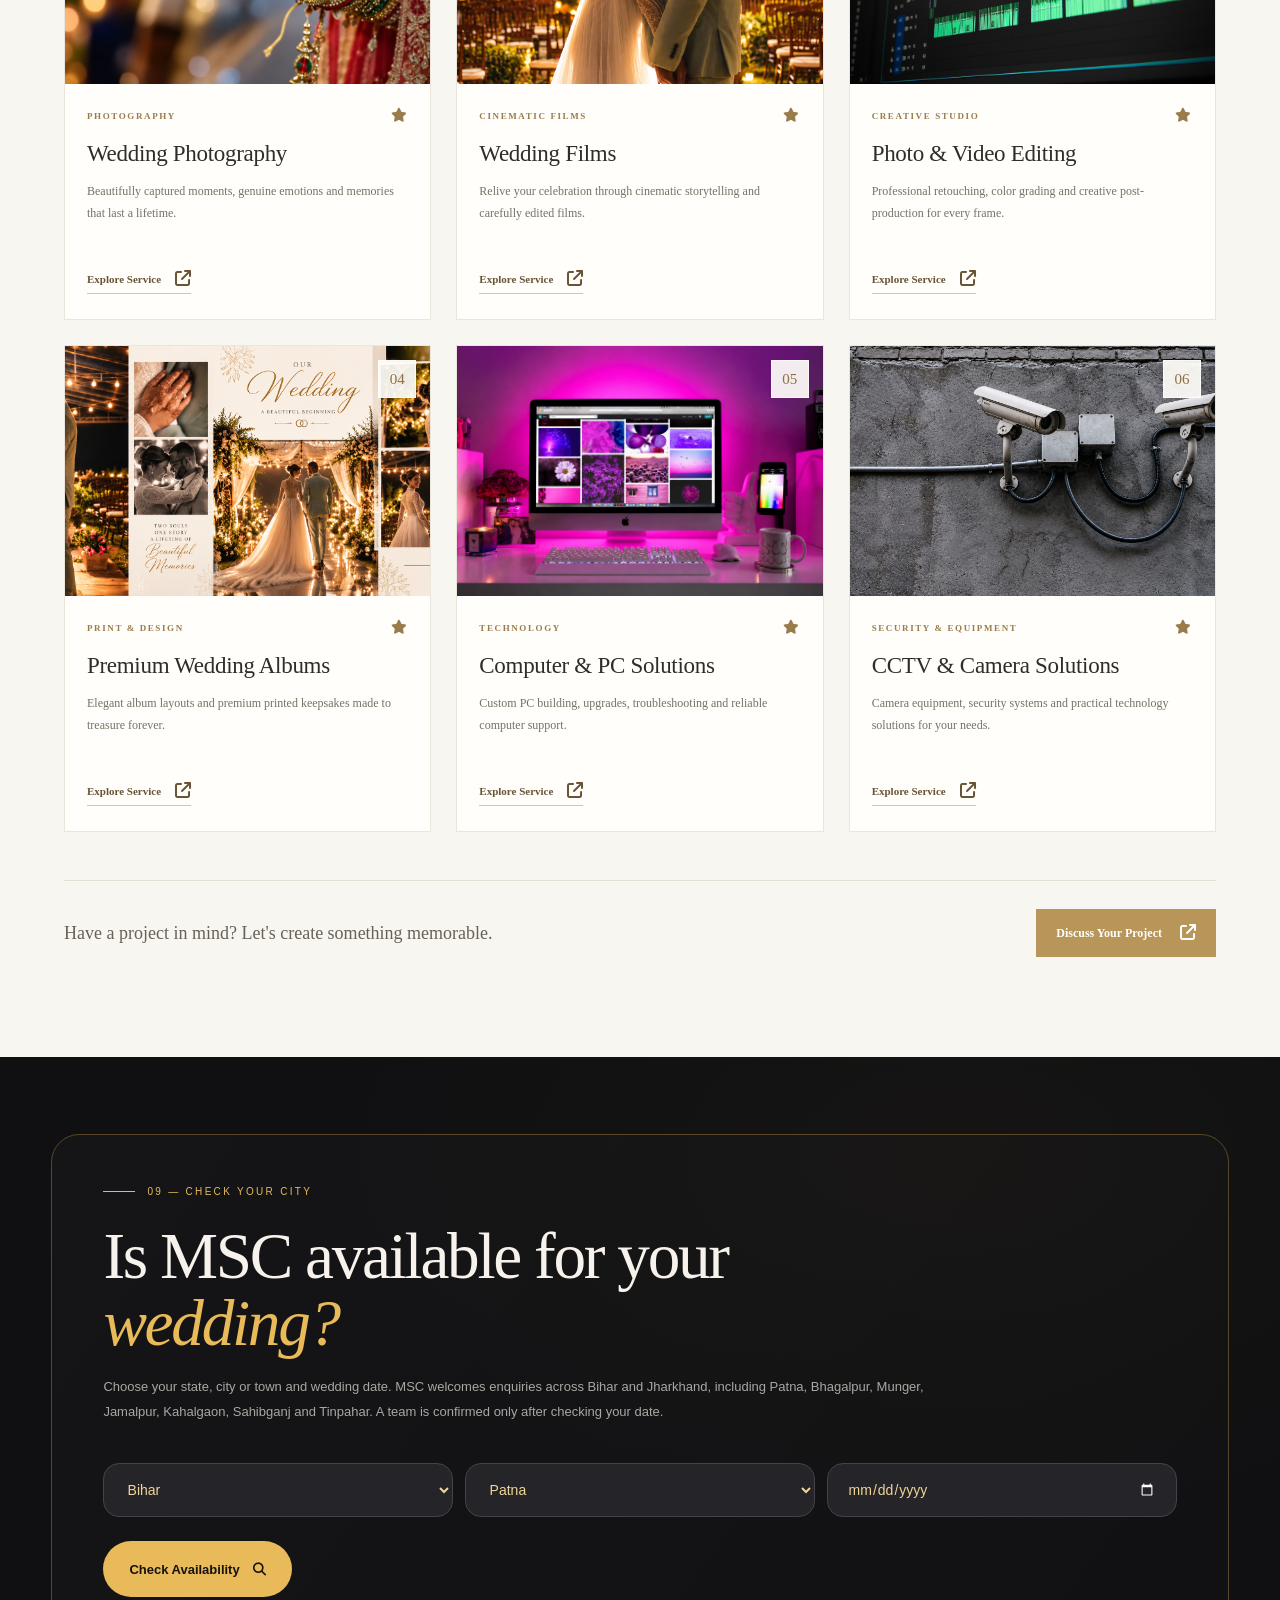
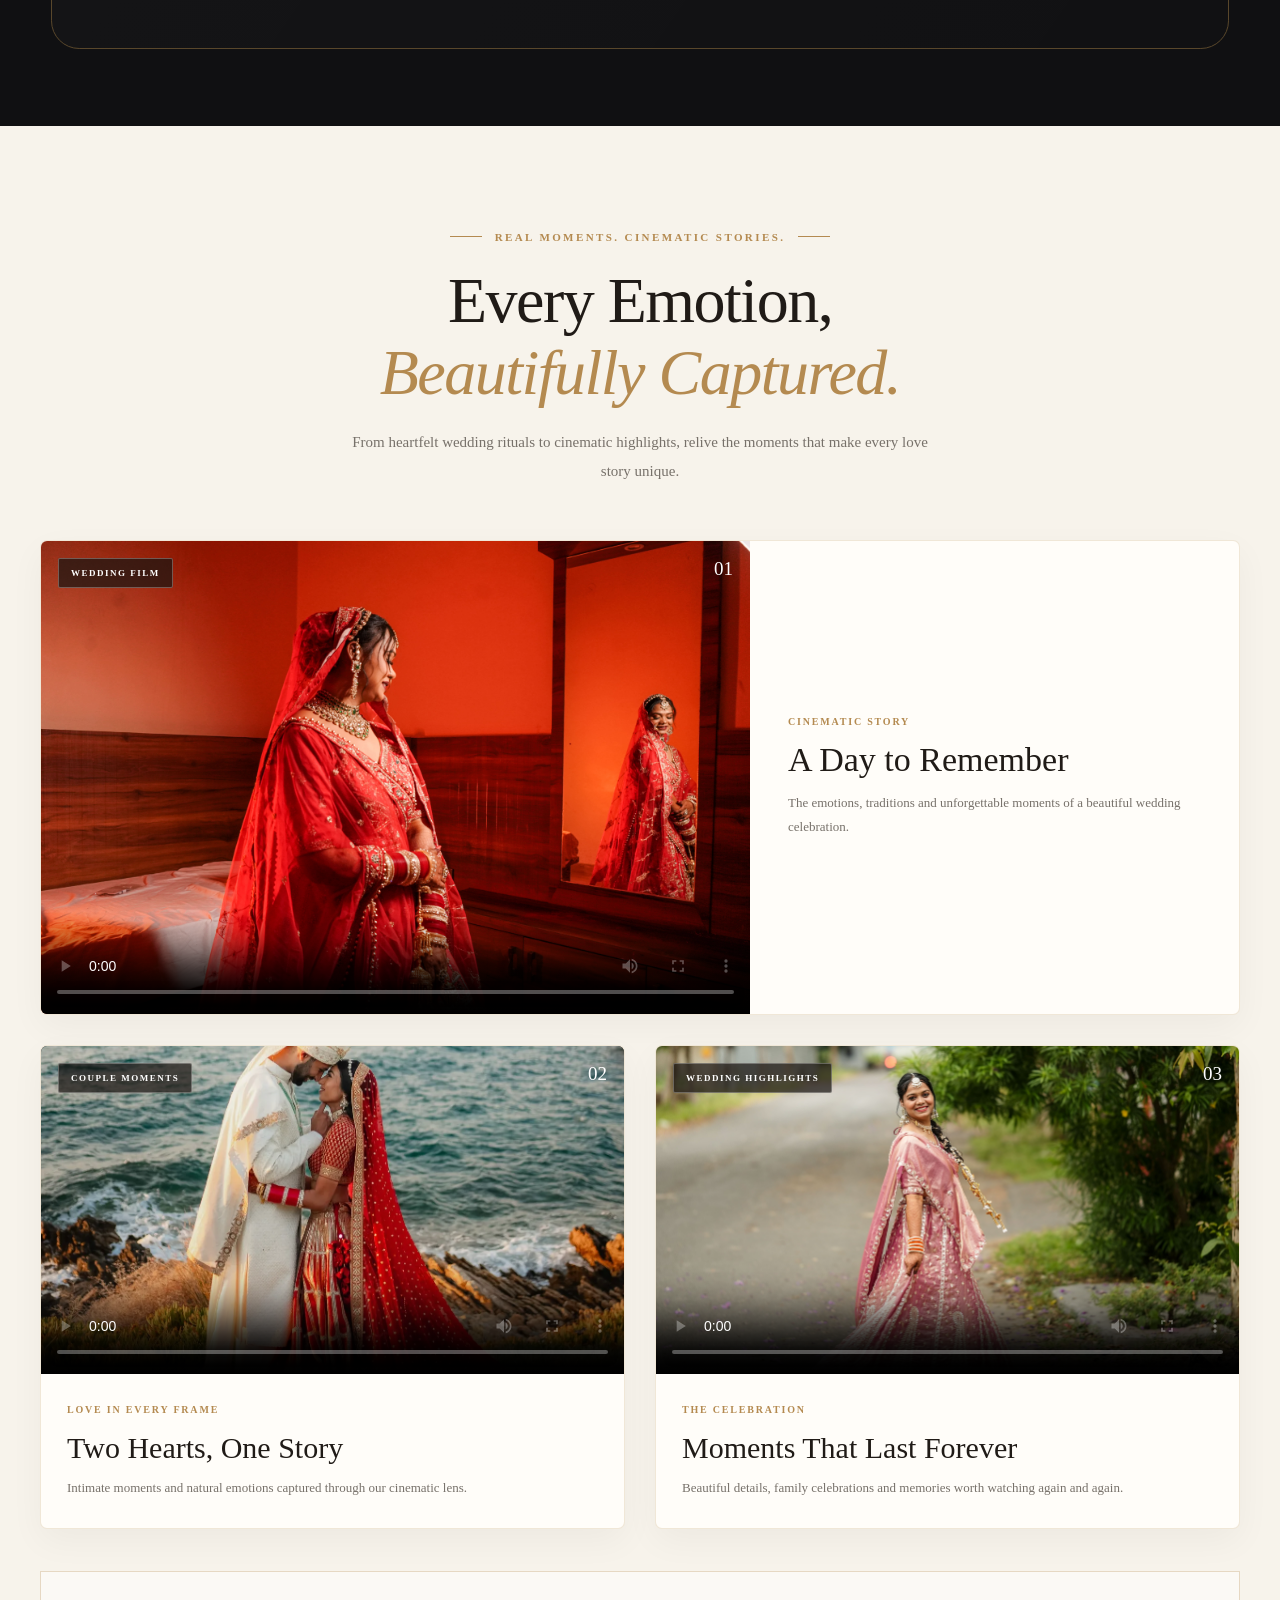
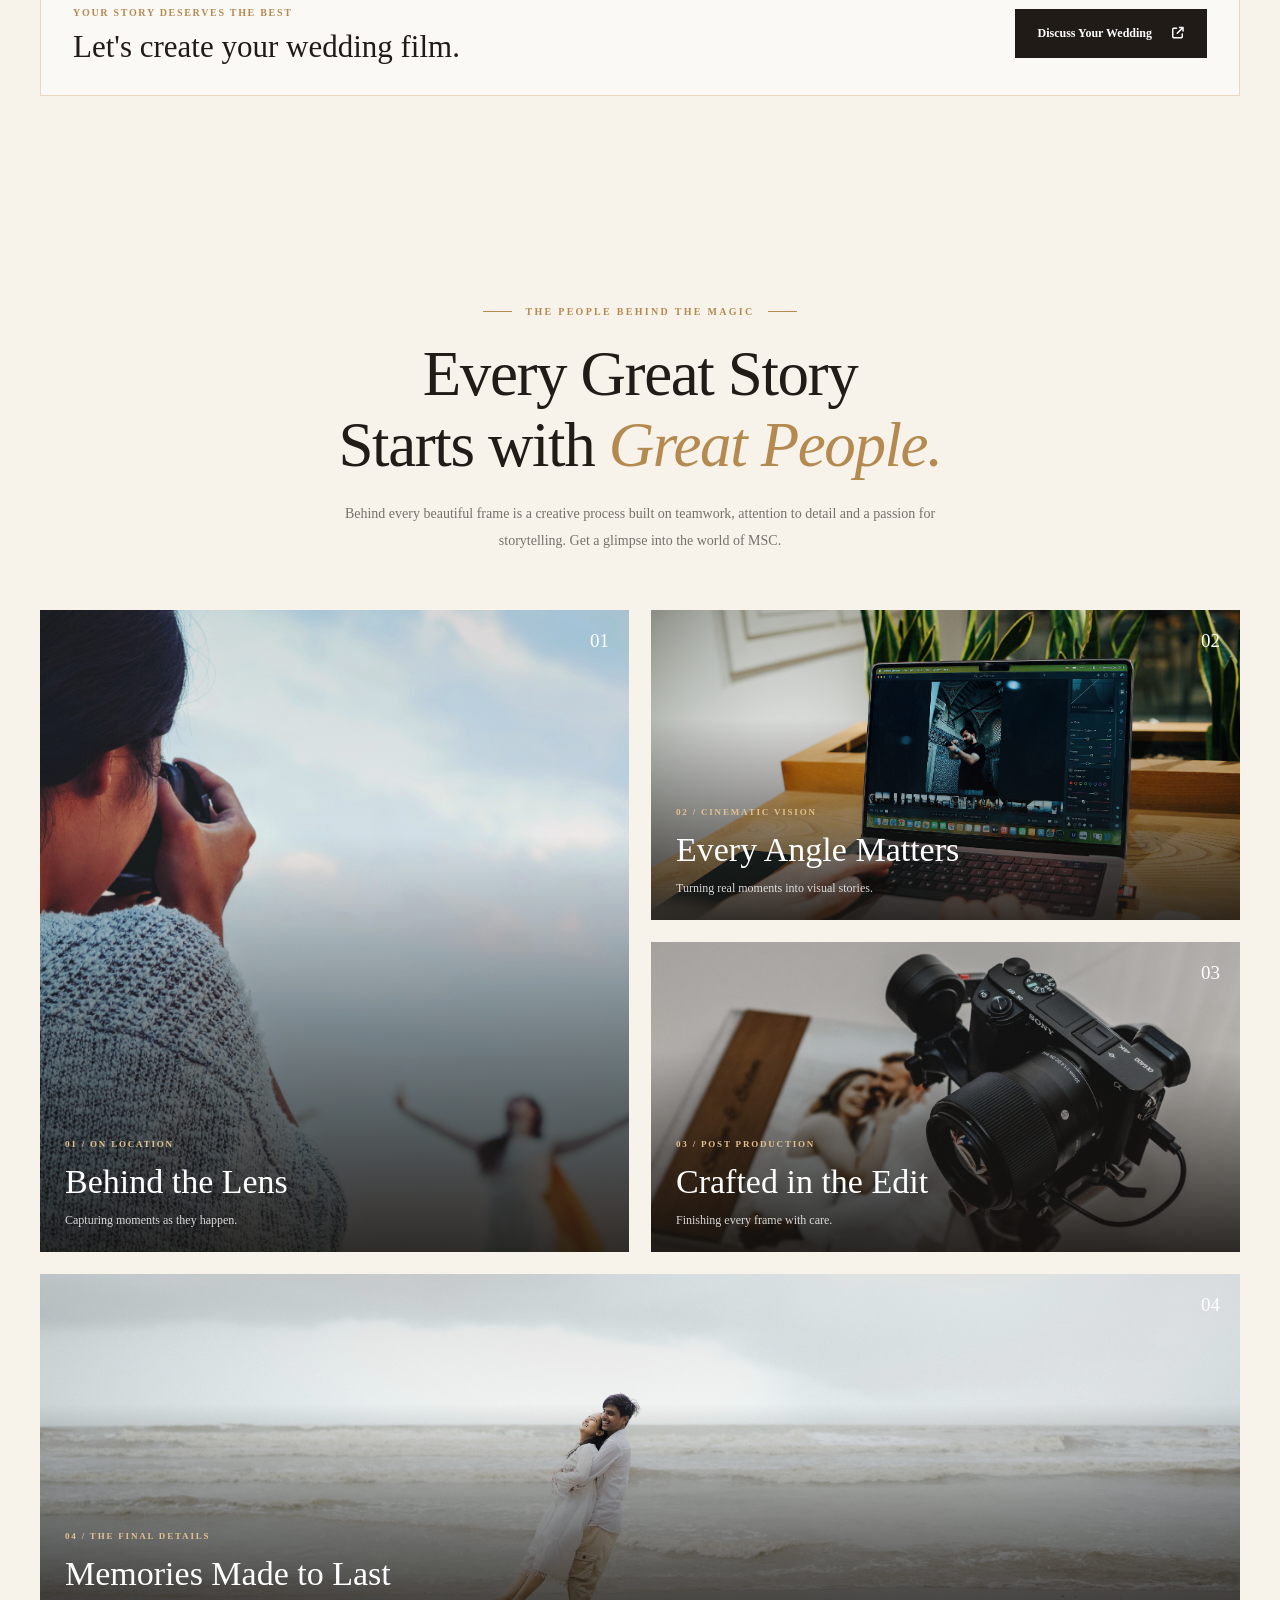
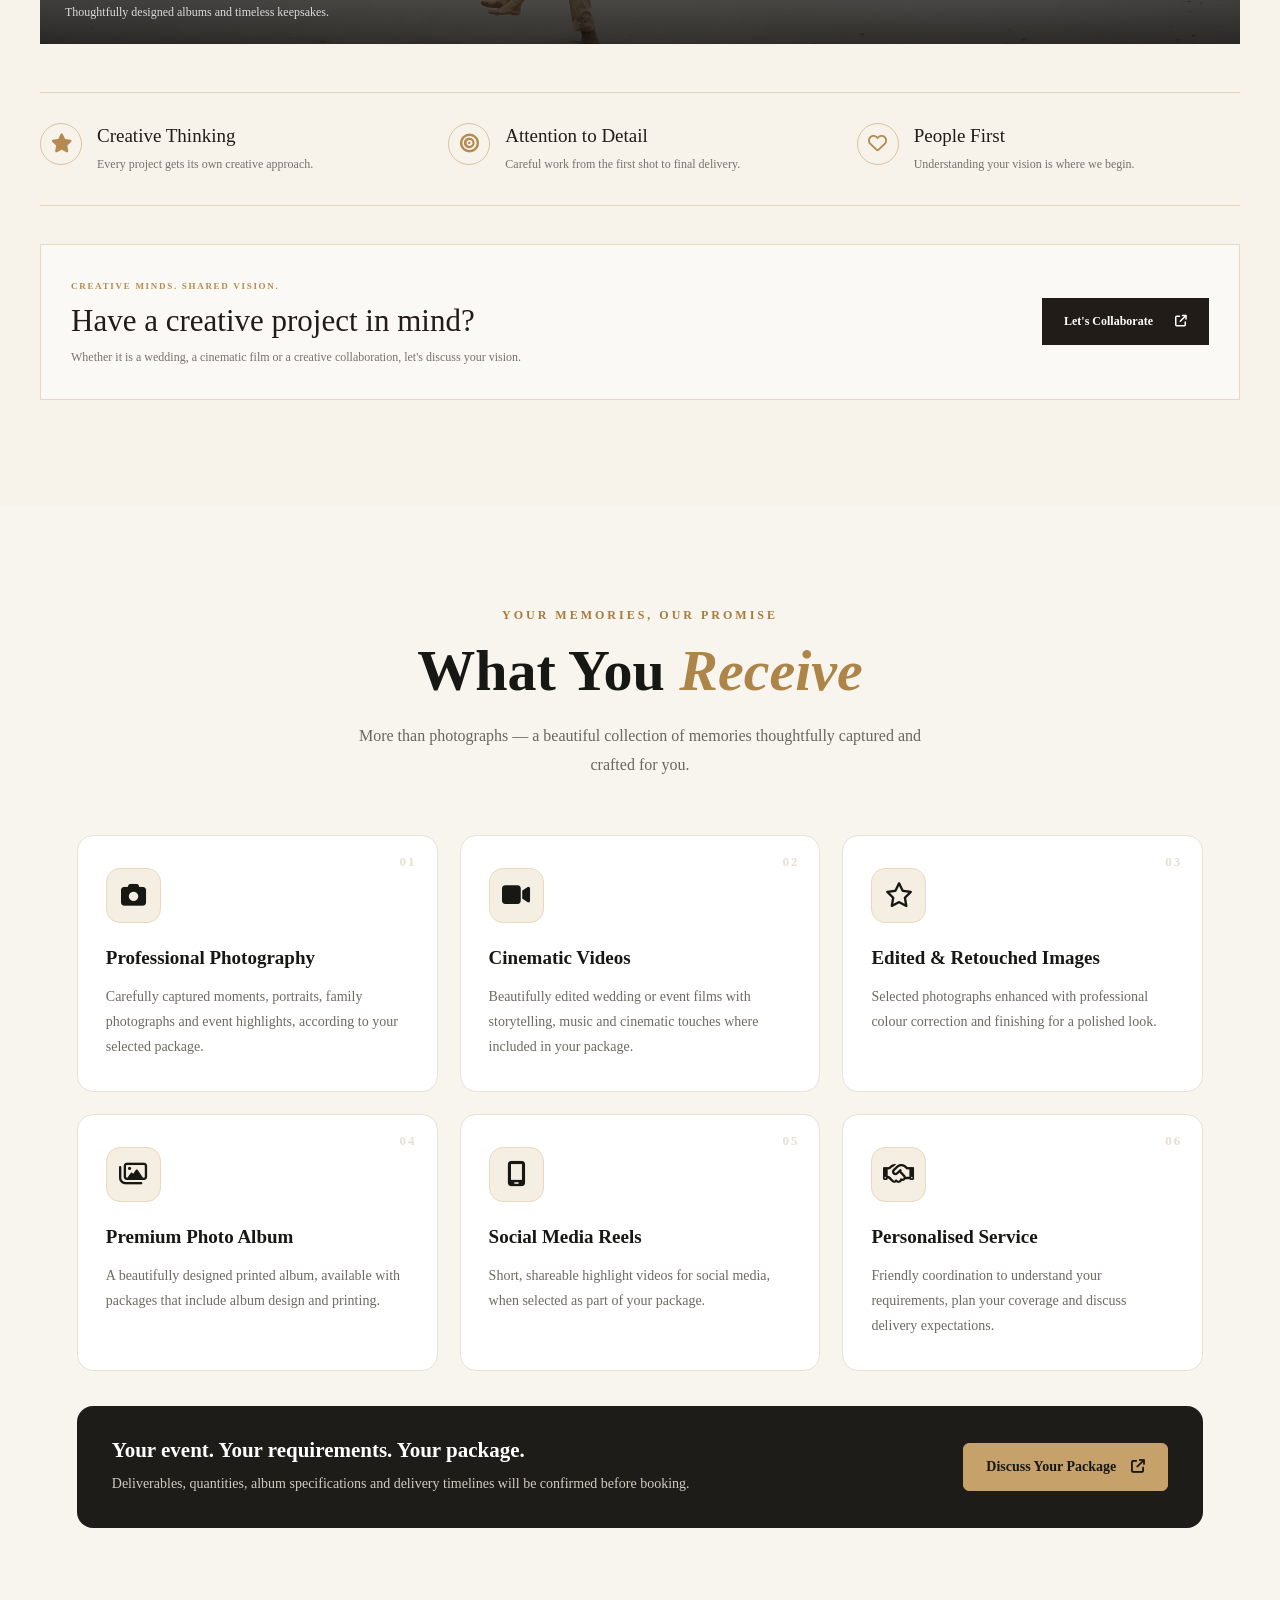
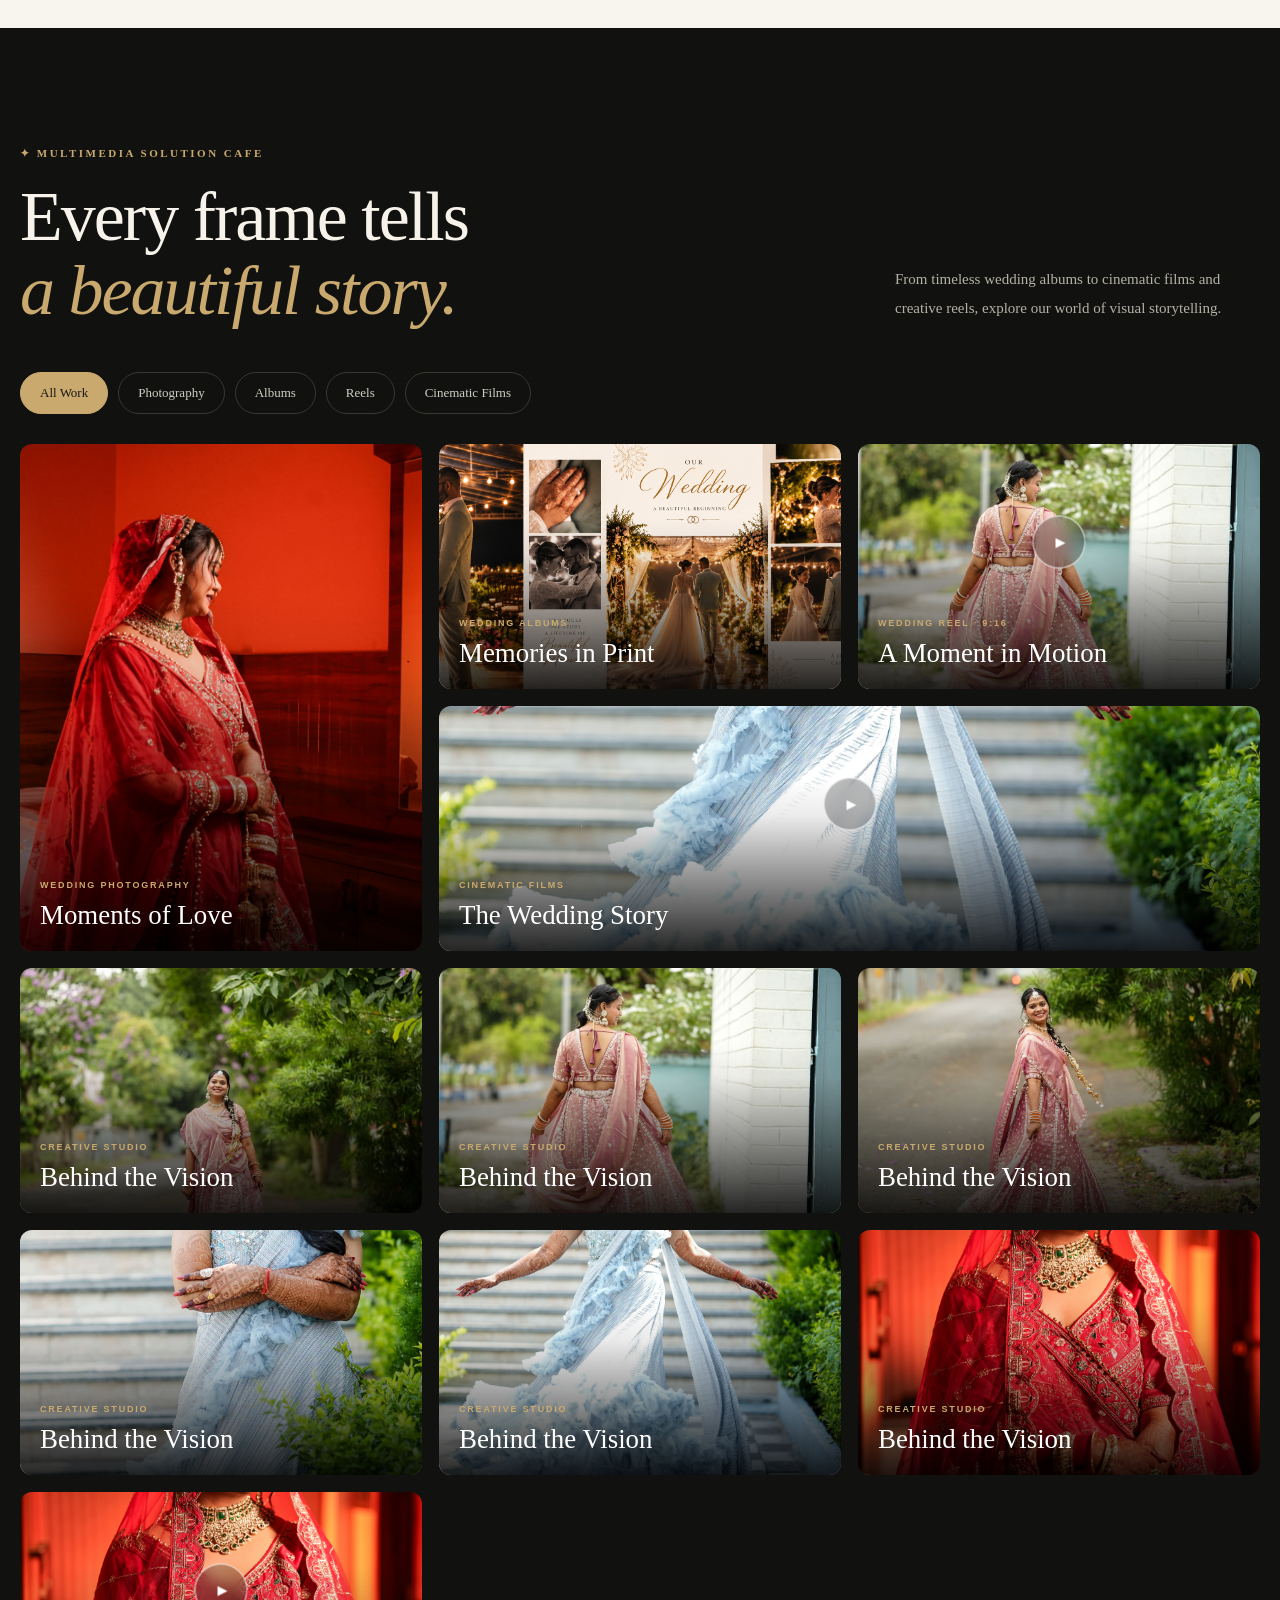
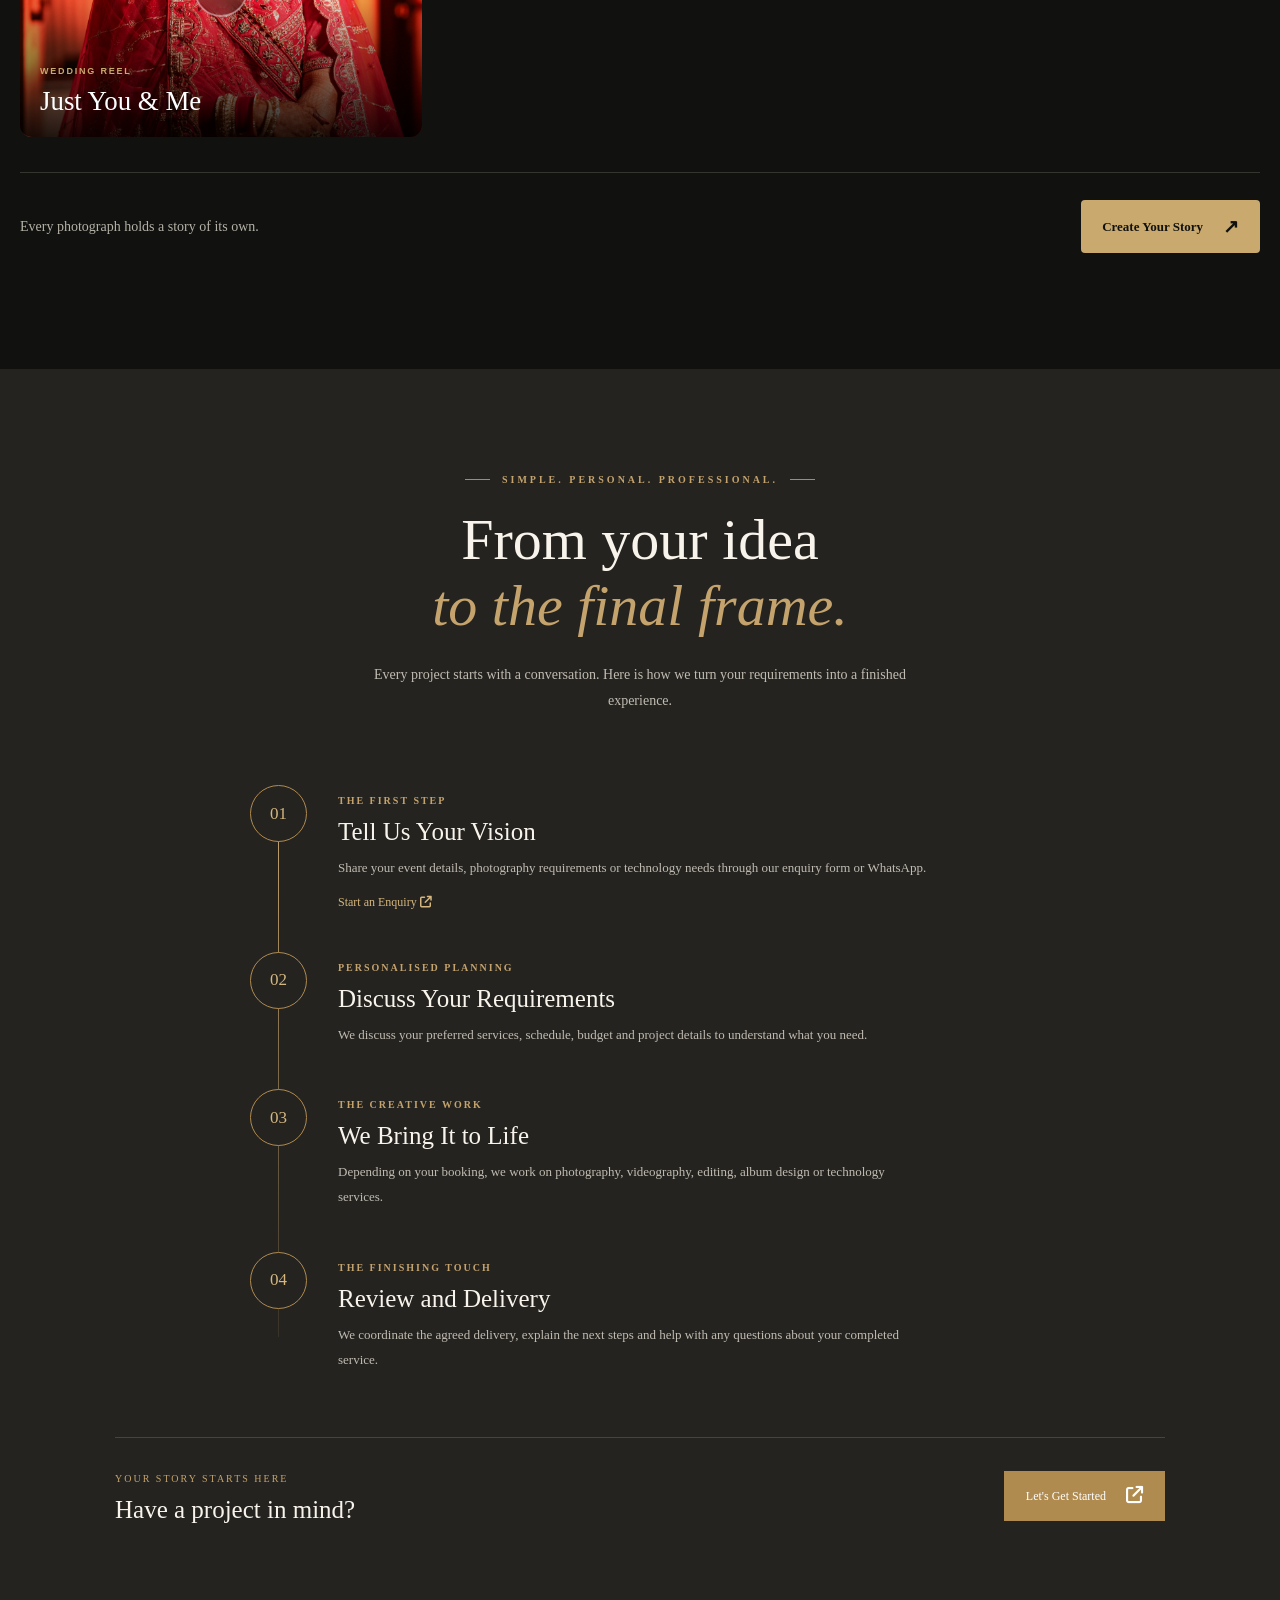
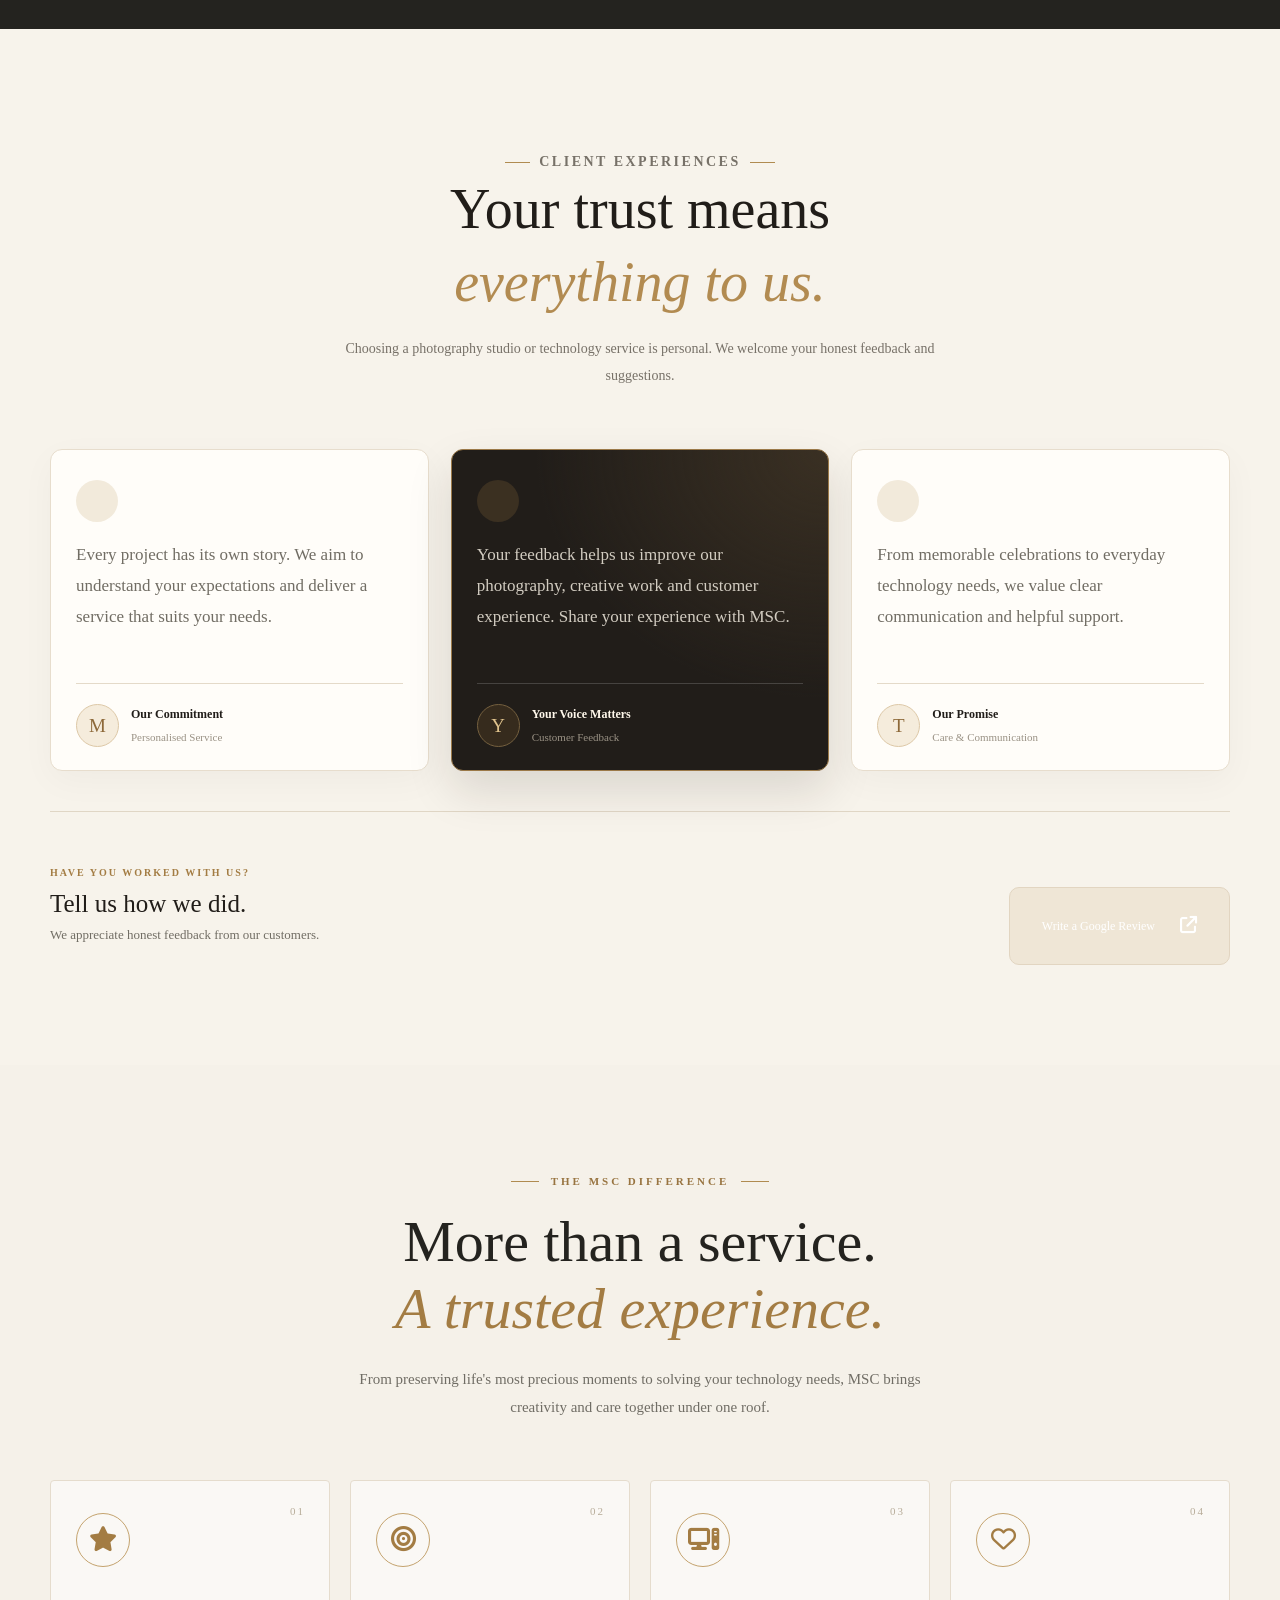
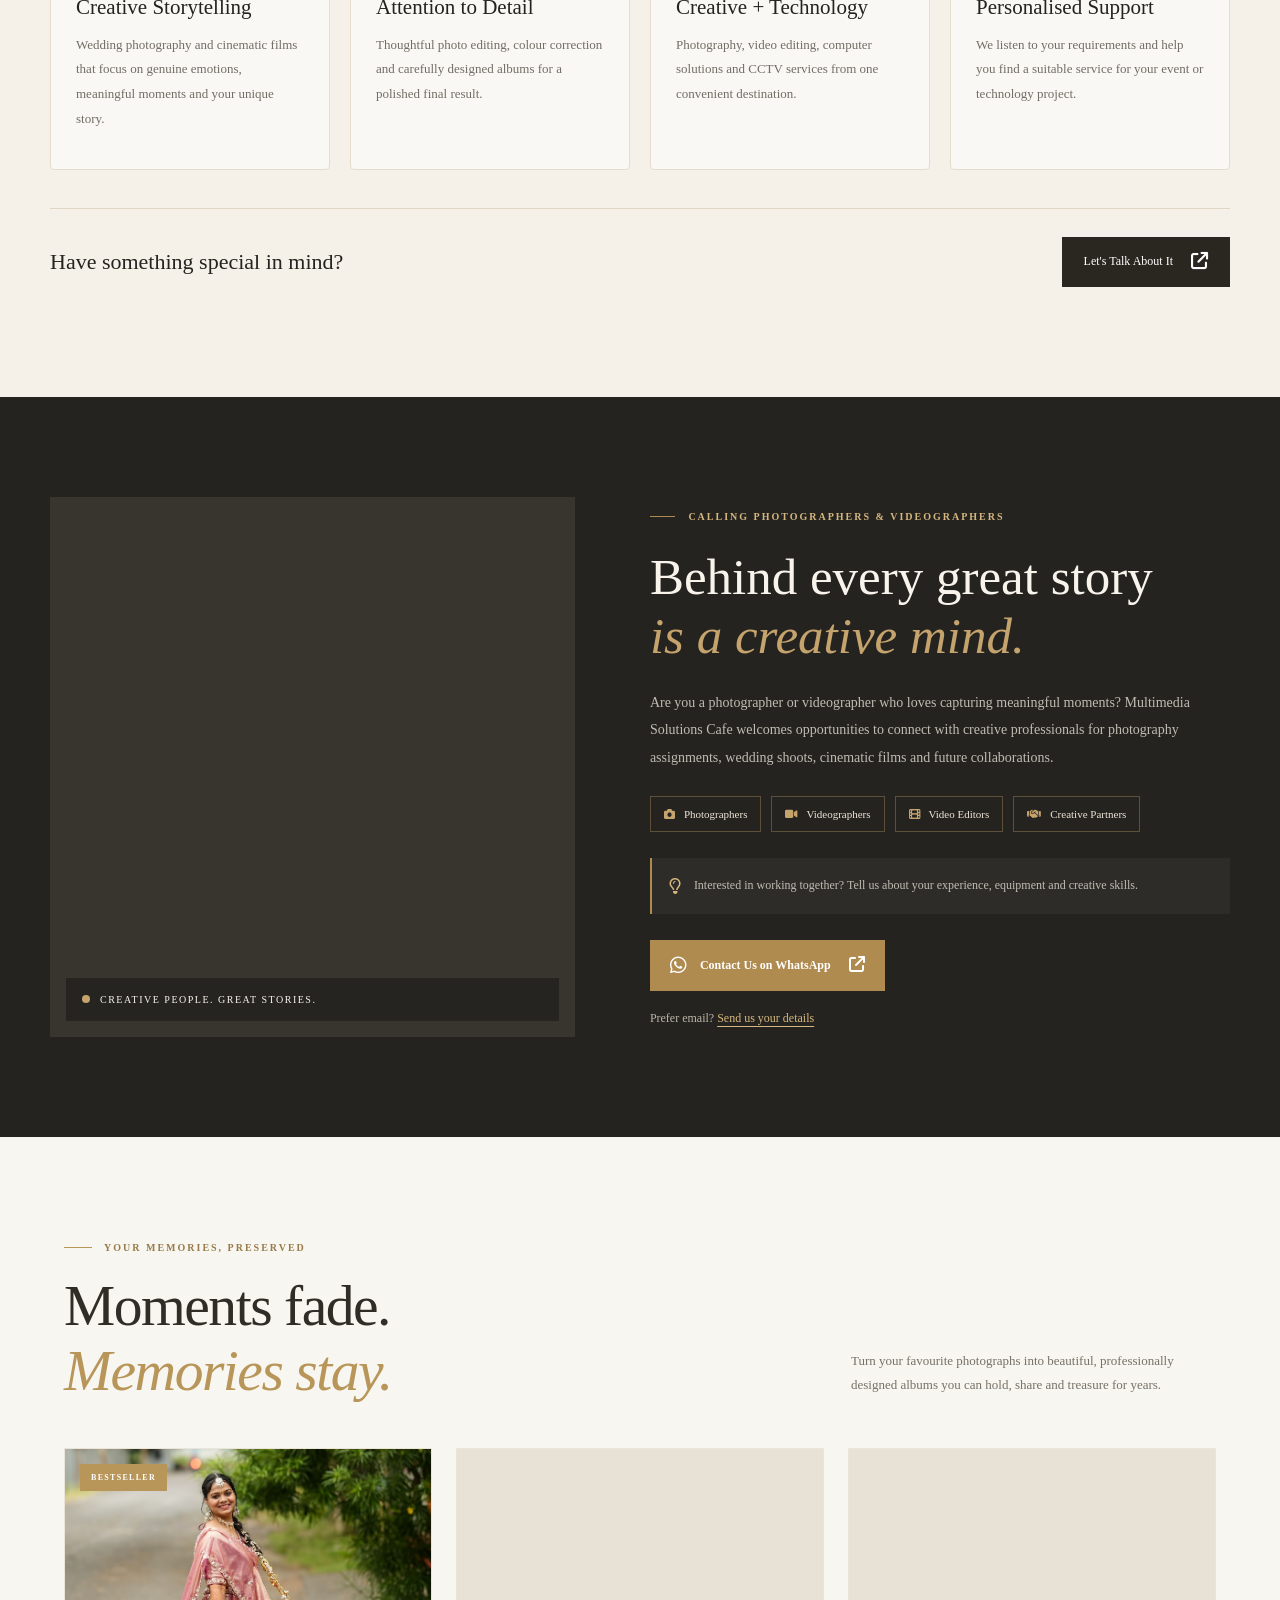
==== commit 61c46bc4: "Update index.html" ====
--- a/index.html
+++ b/index.html
@@ -3,6 +3,7 @@
 <html lang="en">
   <head>
     <meta charset="utf-8" />
+    <meta name="google-site-verification" content="TvOBqIIzu8w_-n4ikBBqPh72GK8ok-n64vjU23_c6_Q" />
     <meta content="width=device-width, initial-scale=1.0" name="viewport" />
     <title>
       Wedding Photography in Bihar &amp; Jharkhand | Multimedia Solutions Cafe
@@ -16,7 +17,6 @@
       content="Multimedia Solutions Cafe, MSC wedding photography Bihar, wedding photographer Patna, wedding photography Bhagalpur, wedding photographer Munger, Jamalpur wedding photography, wedding photography Jharkhand, Sahibganj wedding photographer, Tinpahar wedding photography, cinematic wedding films, wedding videography, wedding albums"
       name="keywords"
     />
-    <meta name="google-site-verification" content="TvOBqIIzu8w_-n4ikBBqPh72GK8ok-n64vjU23_c6_Q" />
     <meta content="index, follow, max-image-preview:large" name="robots" />
     <meta content="#101012" name="theme-color" />
     <meta content="IN-BR; IN-JH" name="geo.region" />
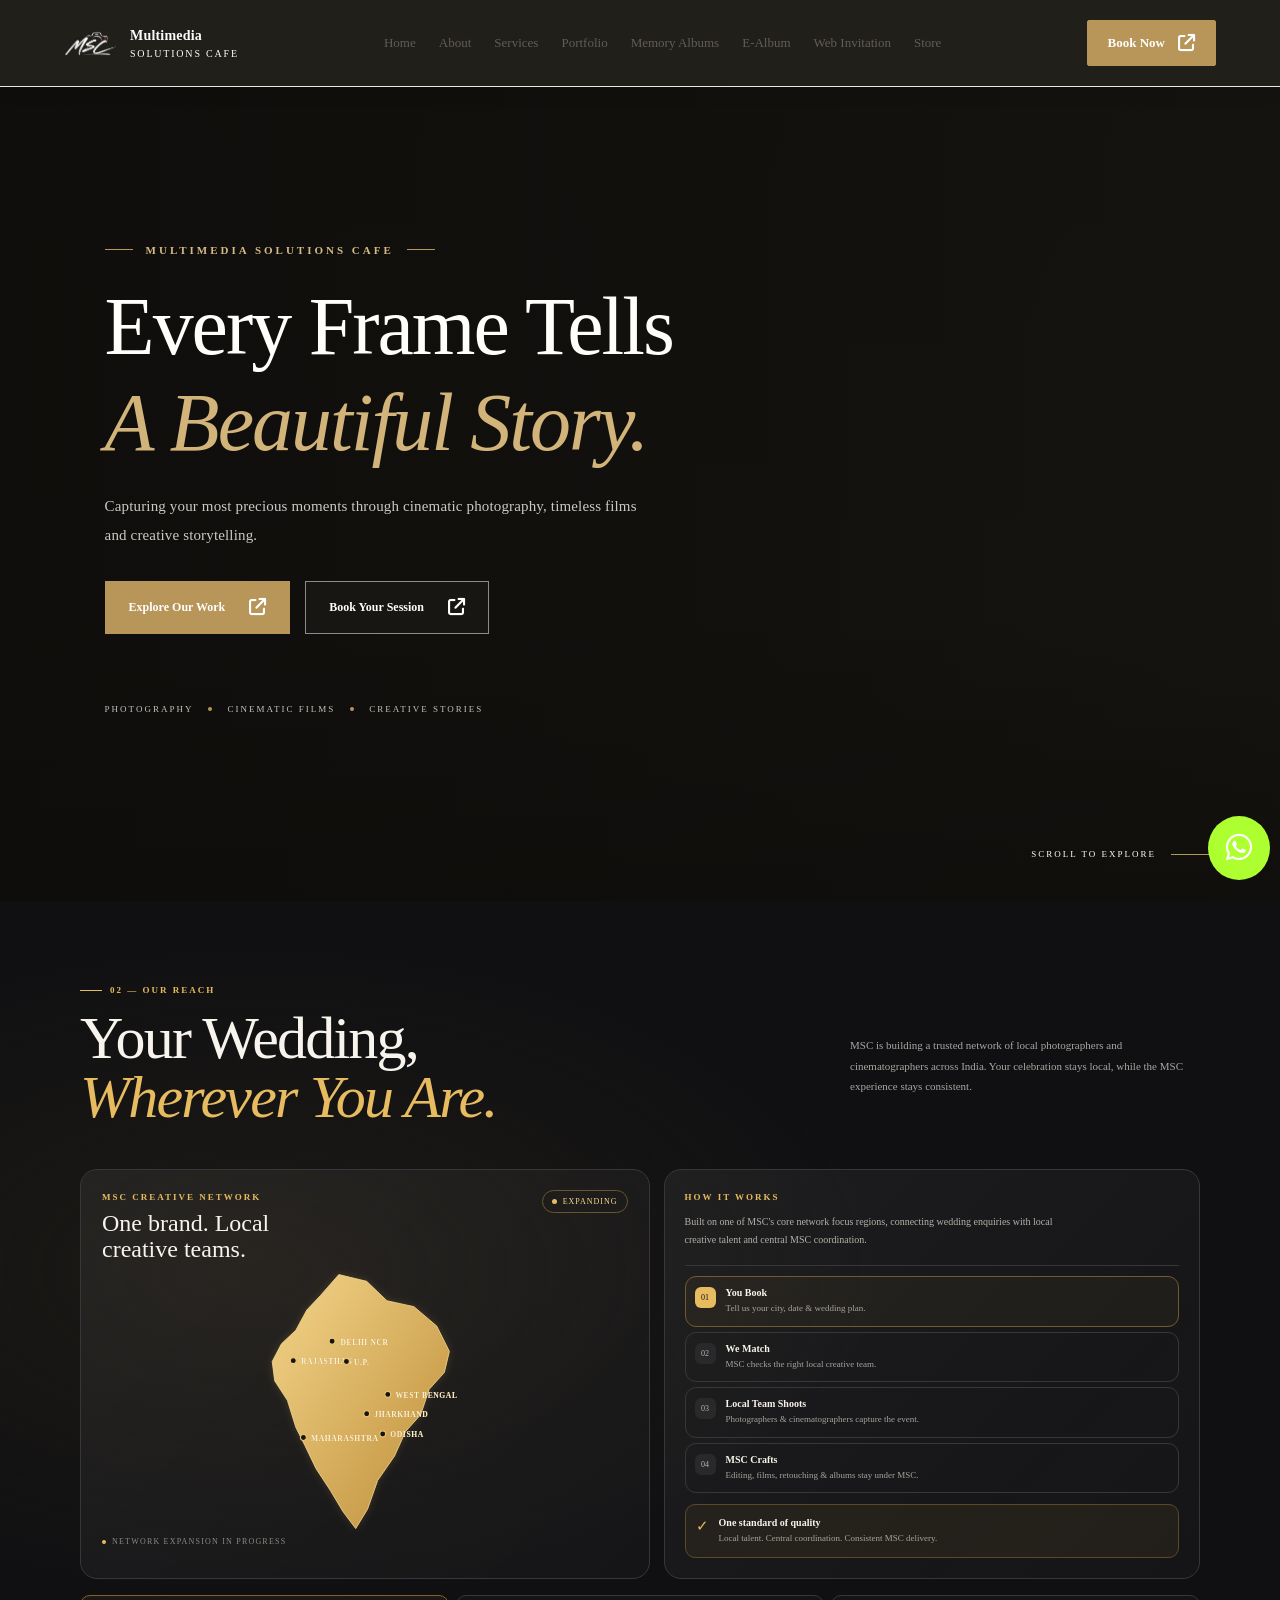
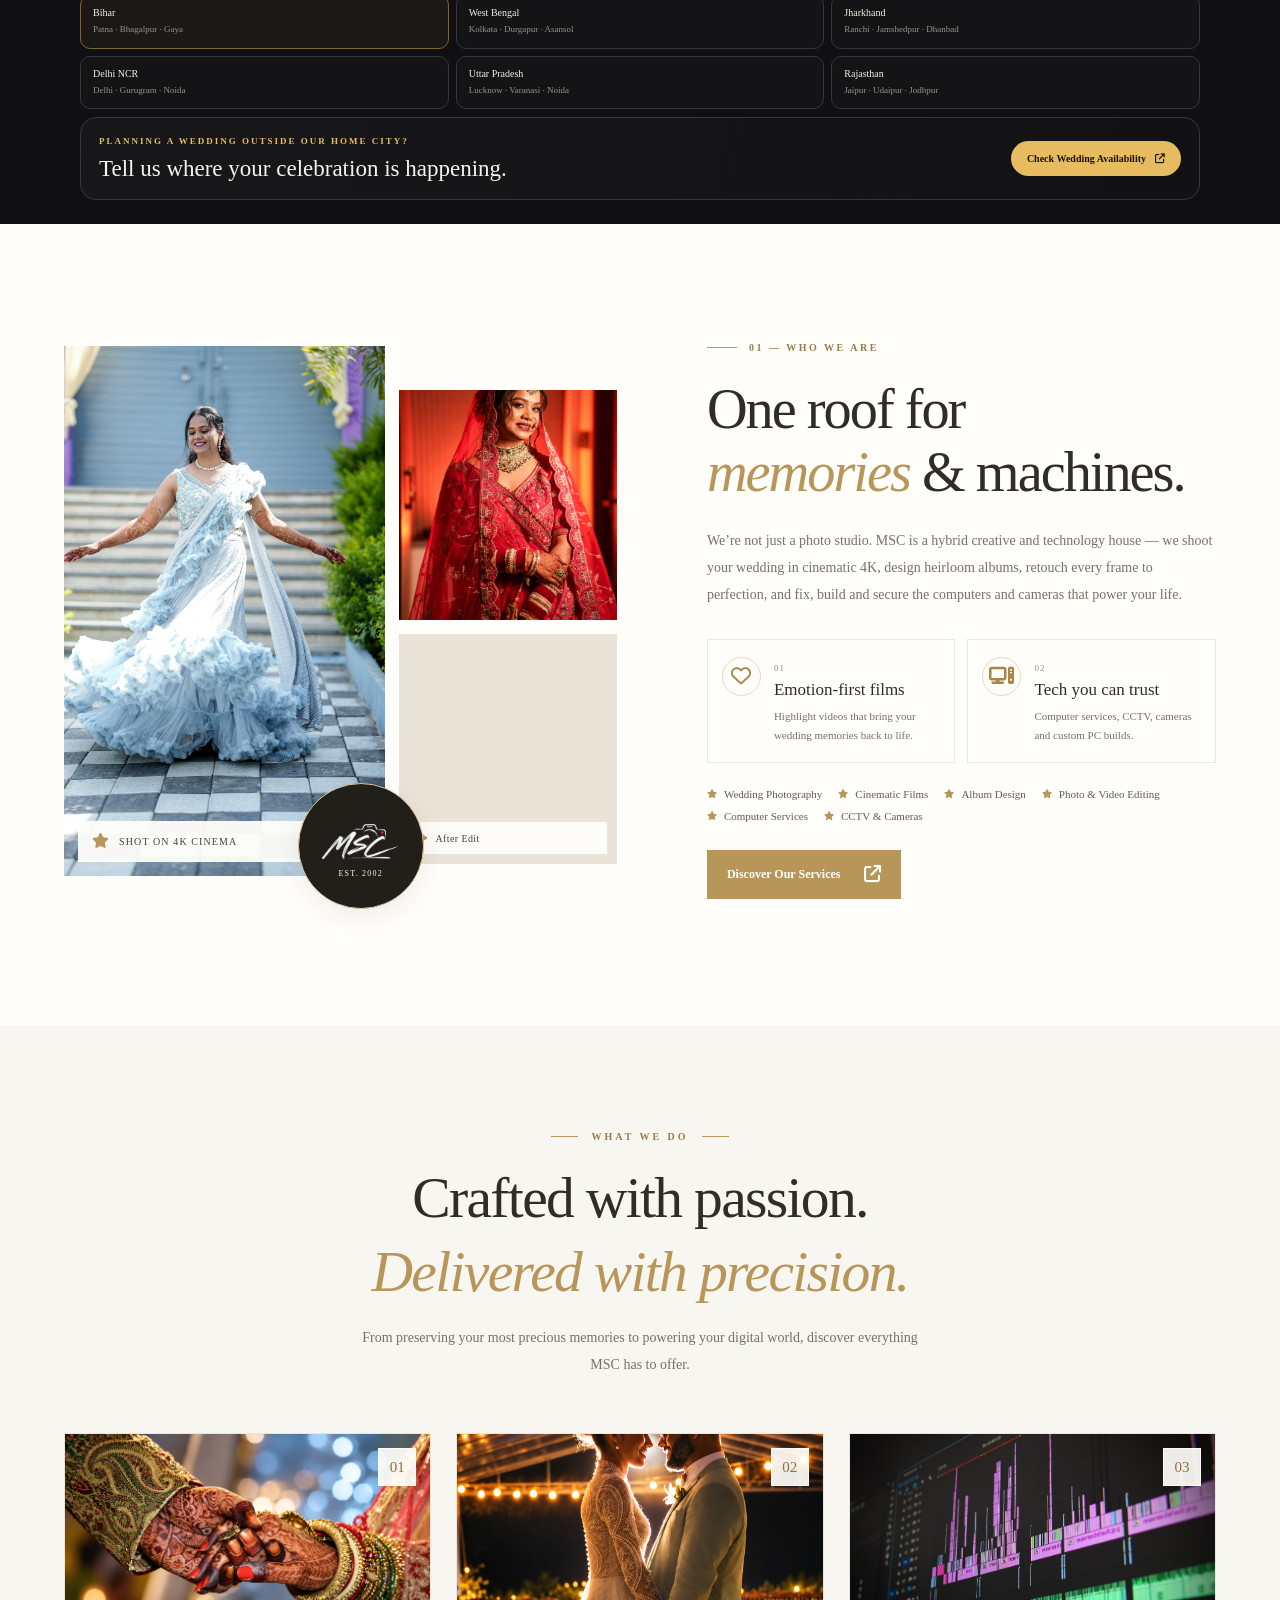
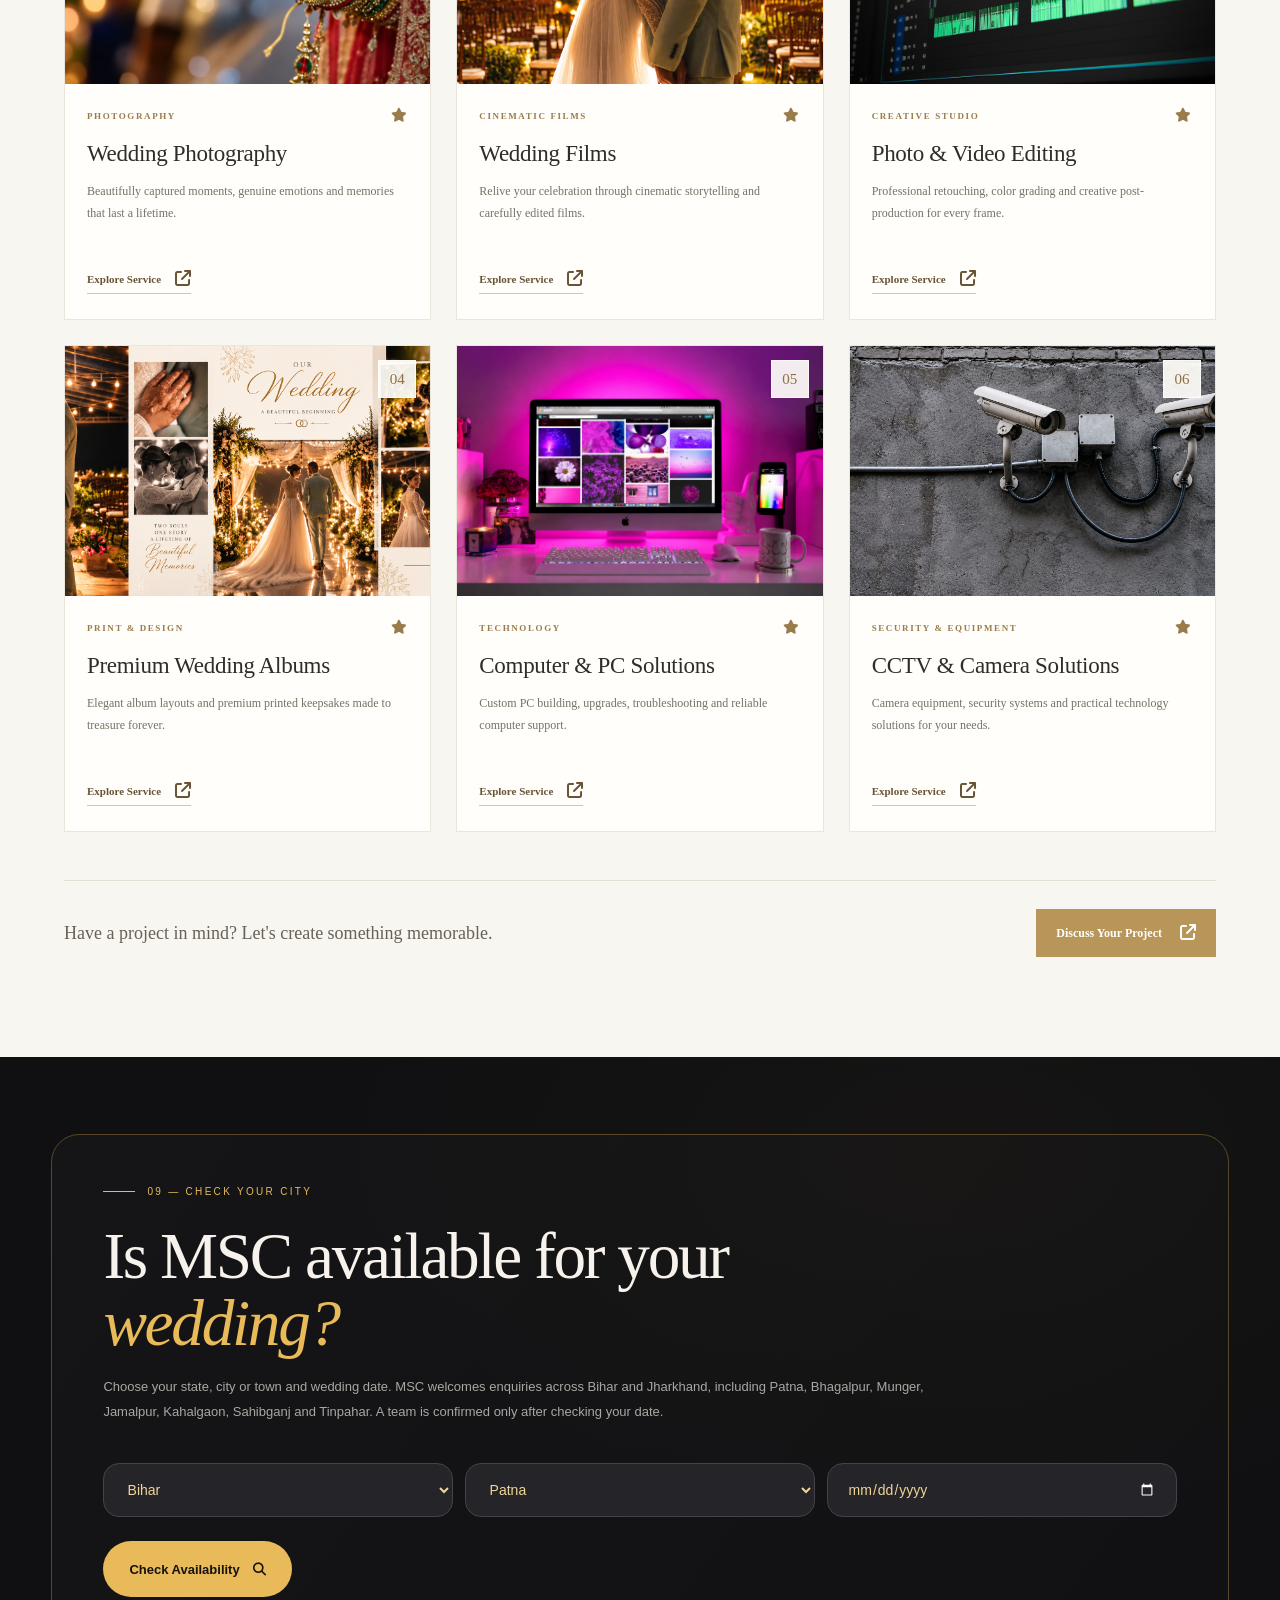
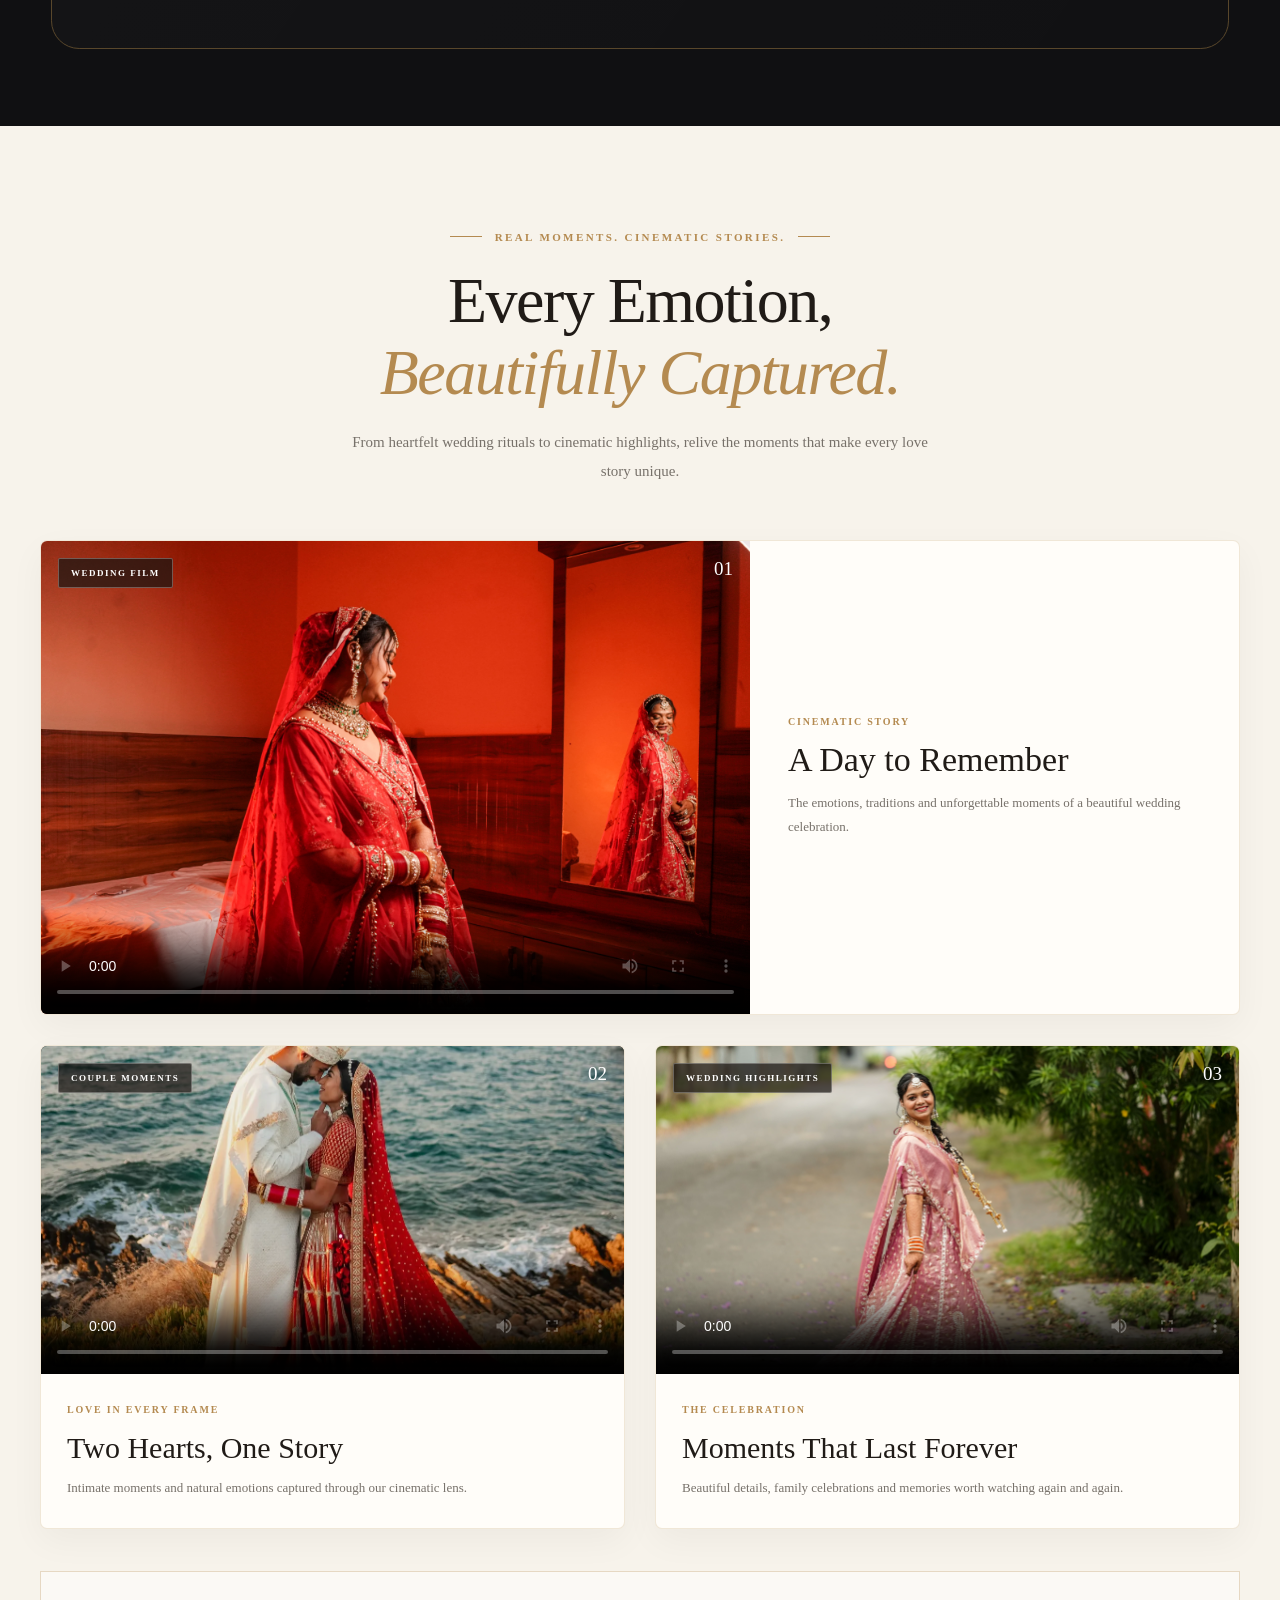
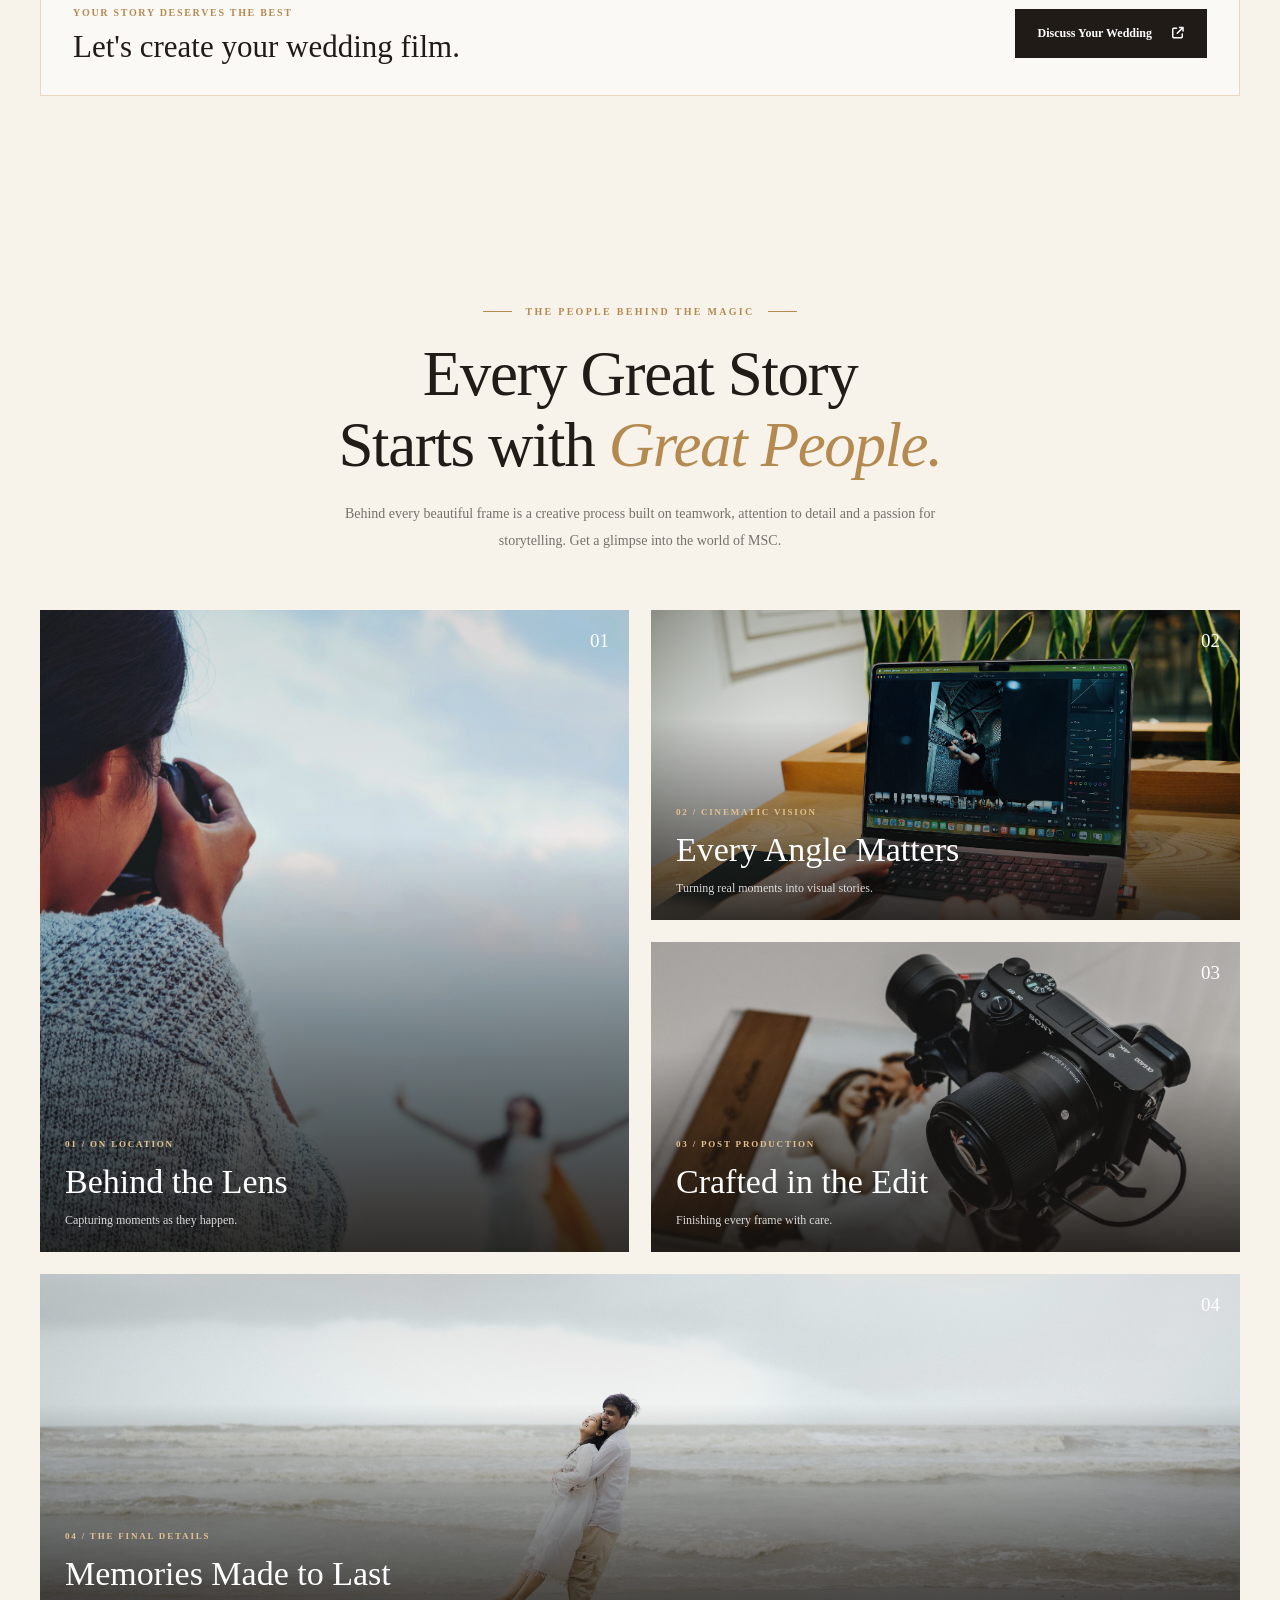
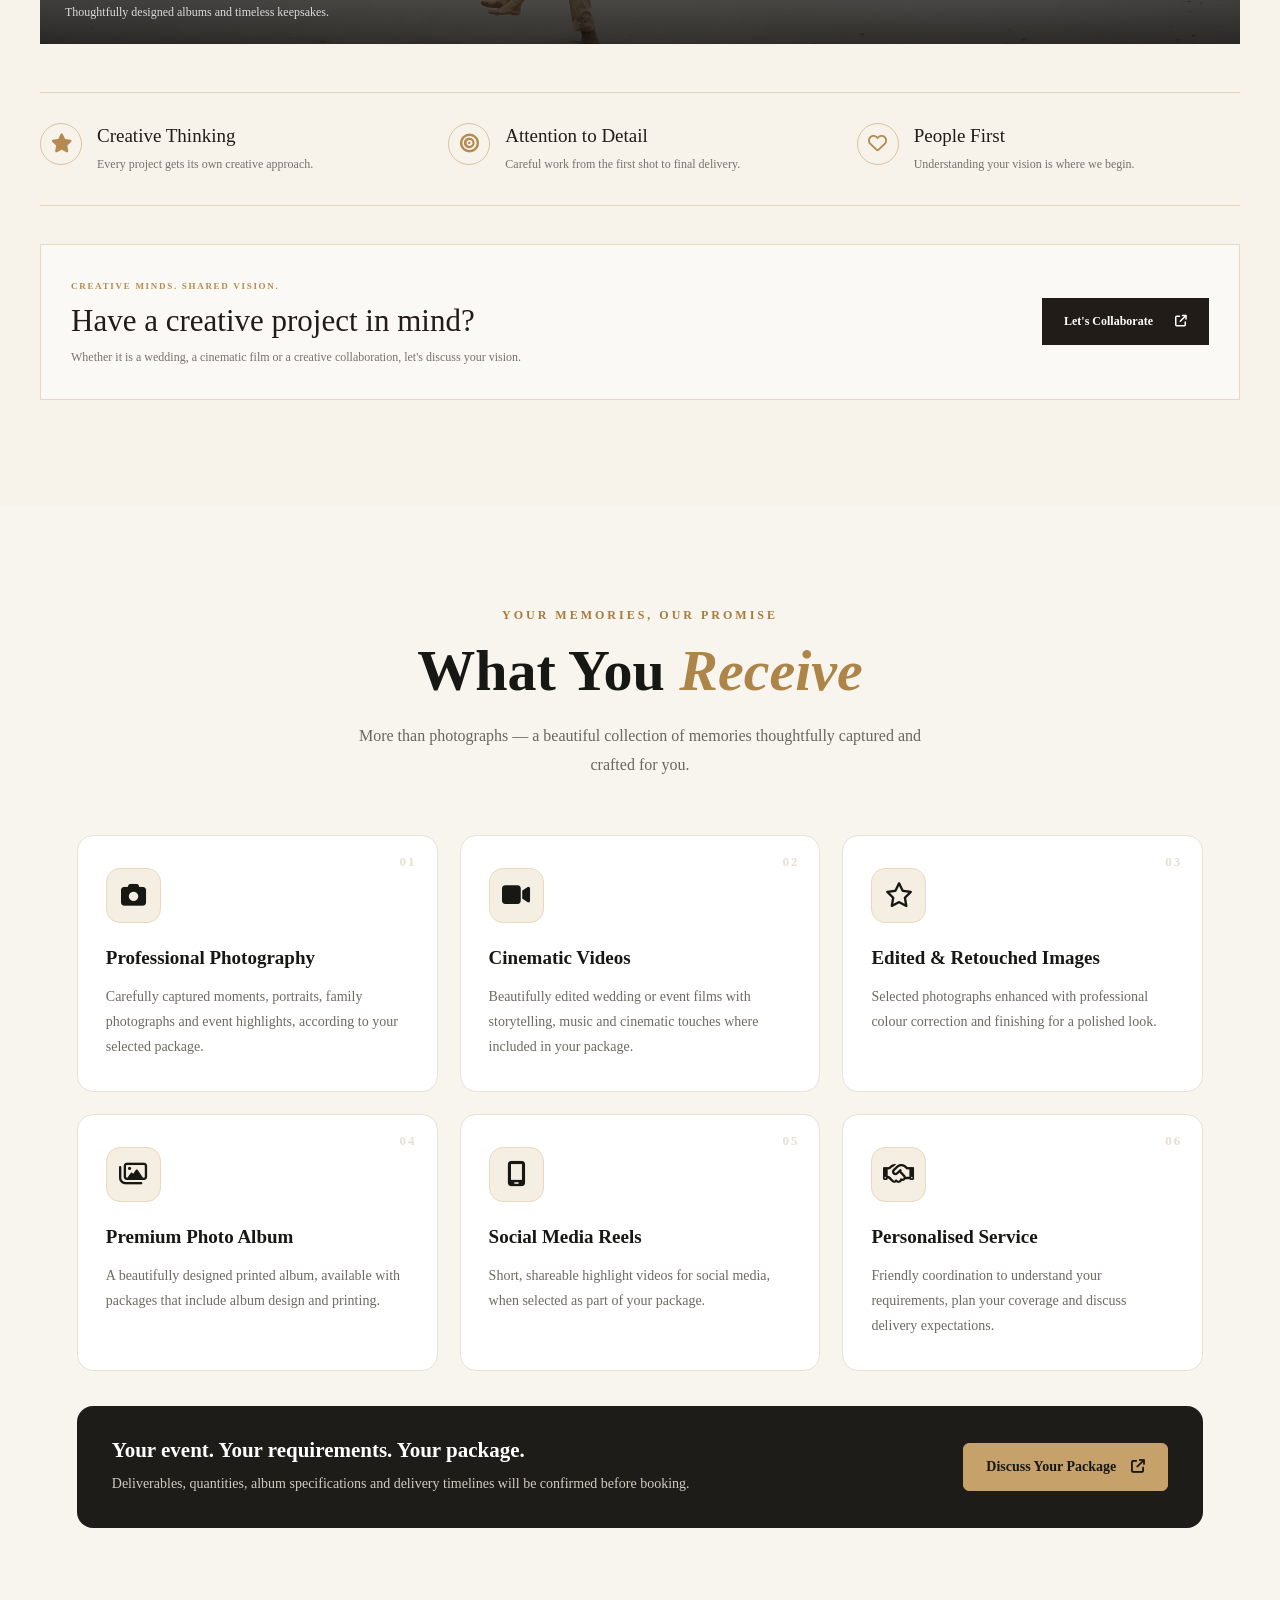
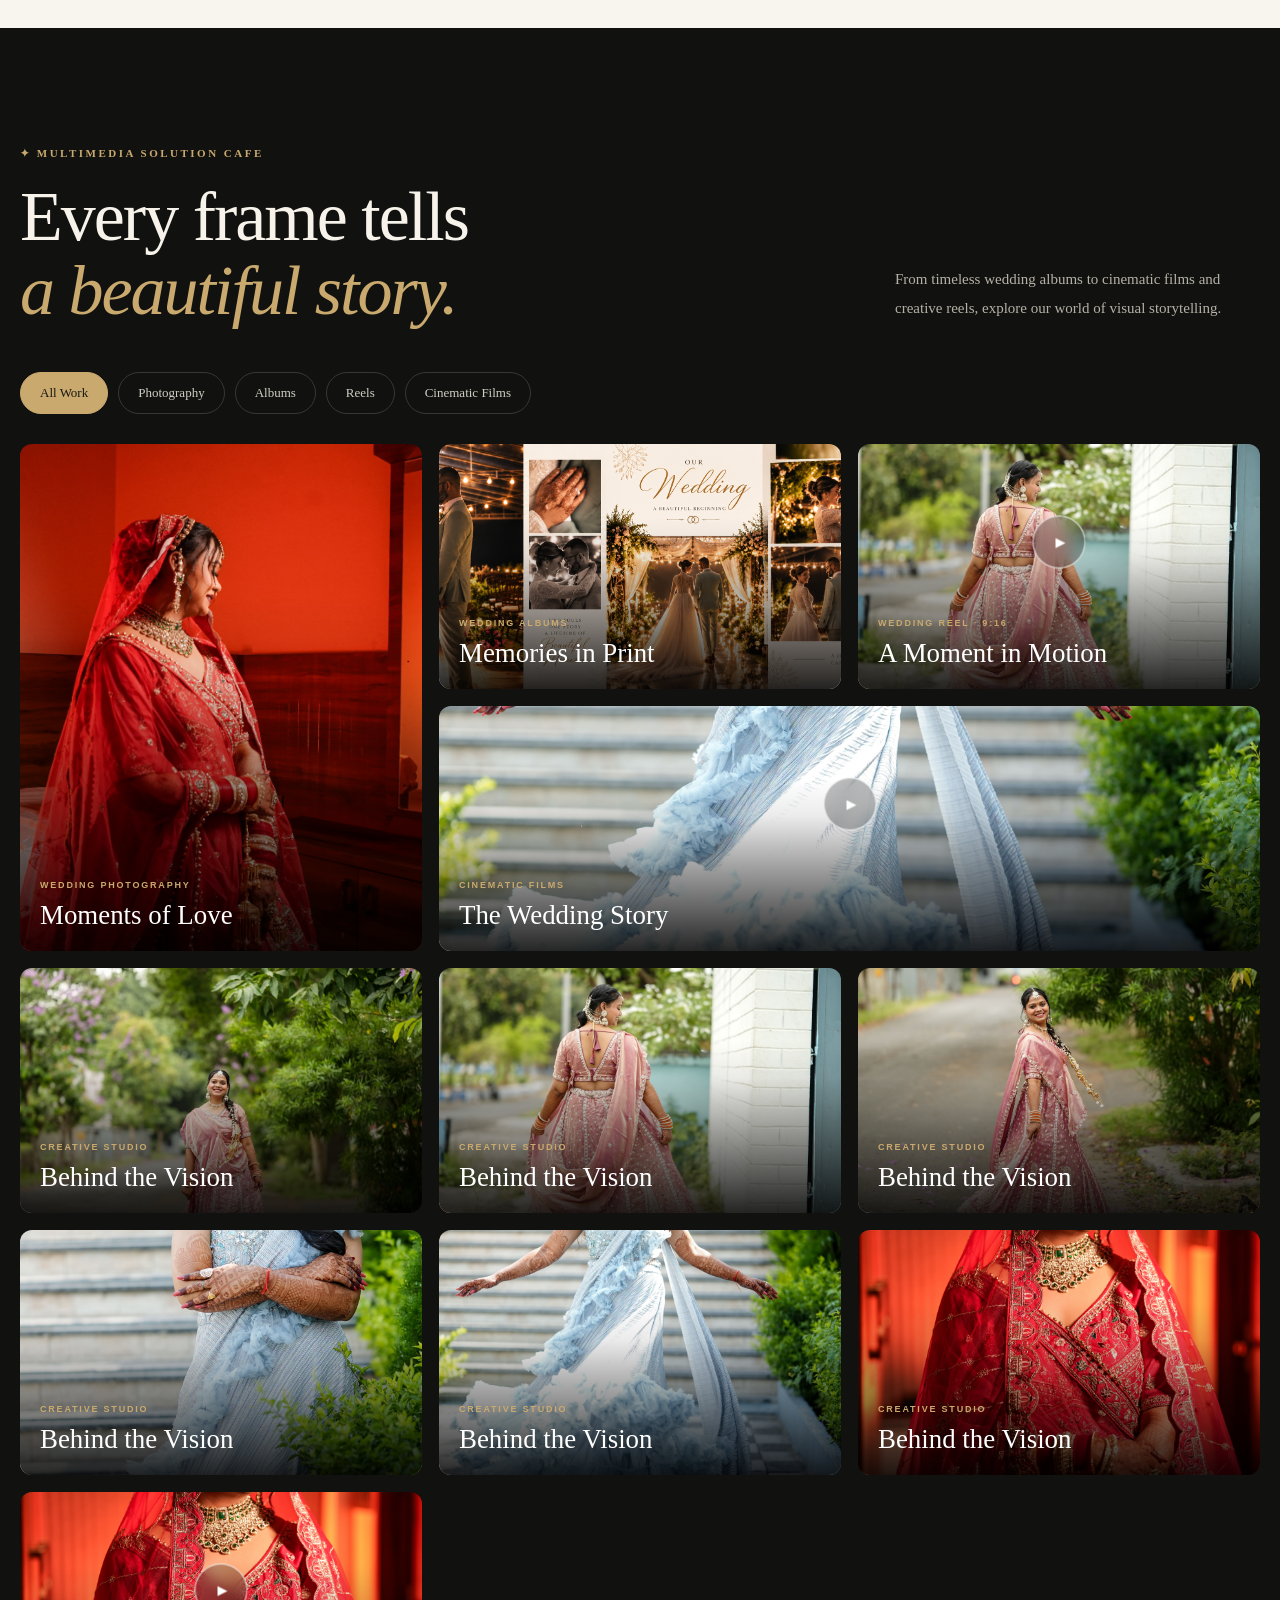
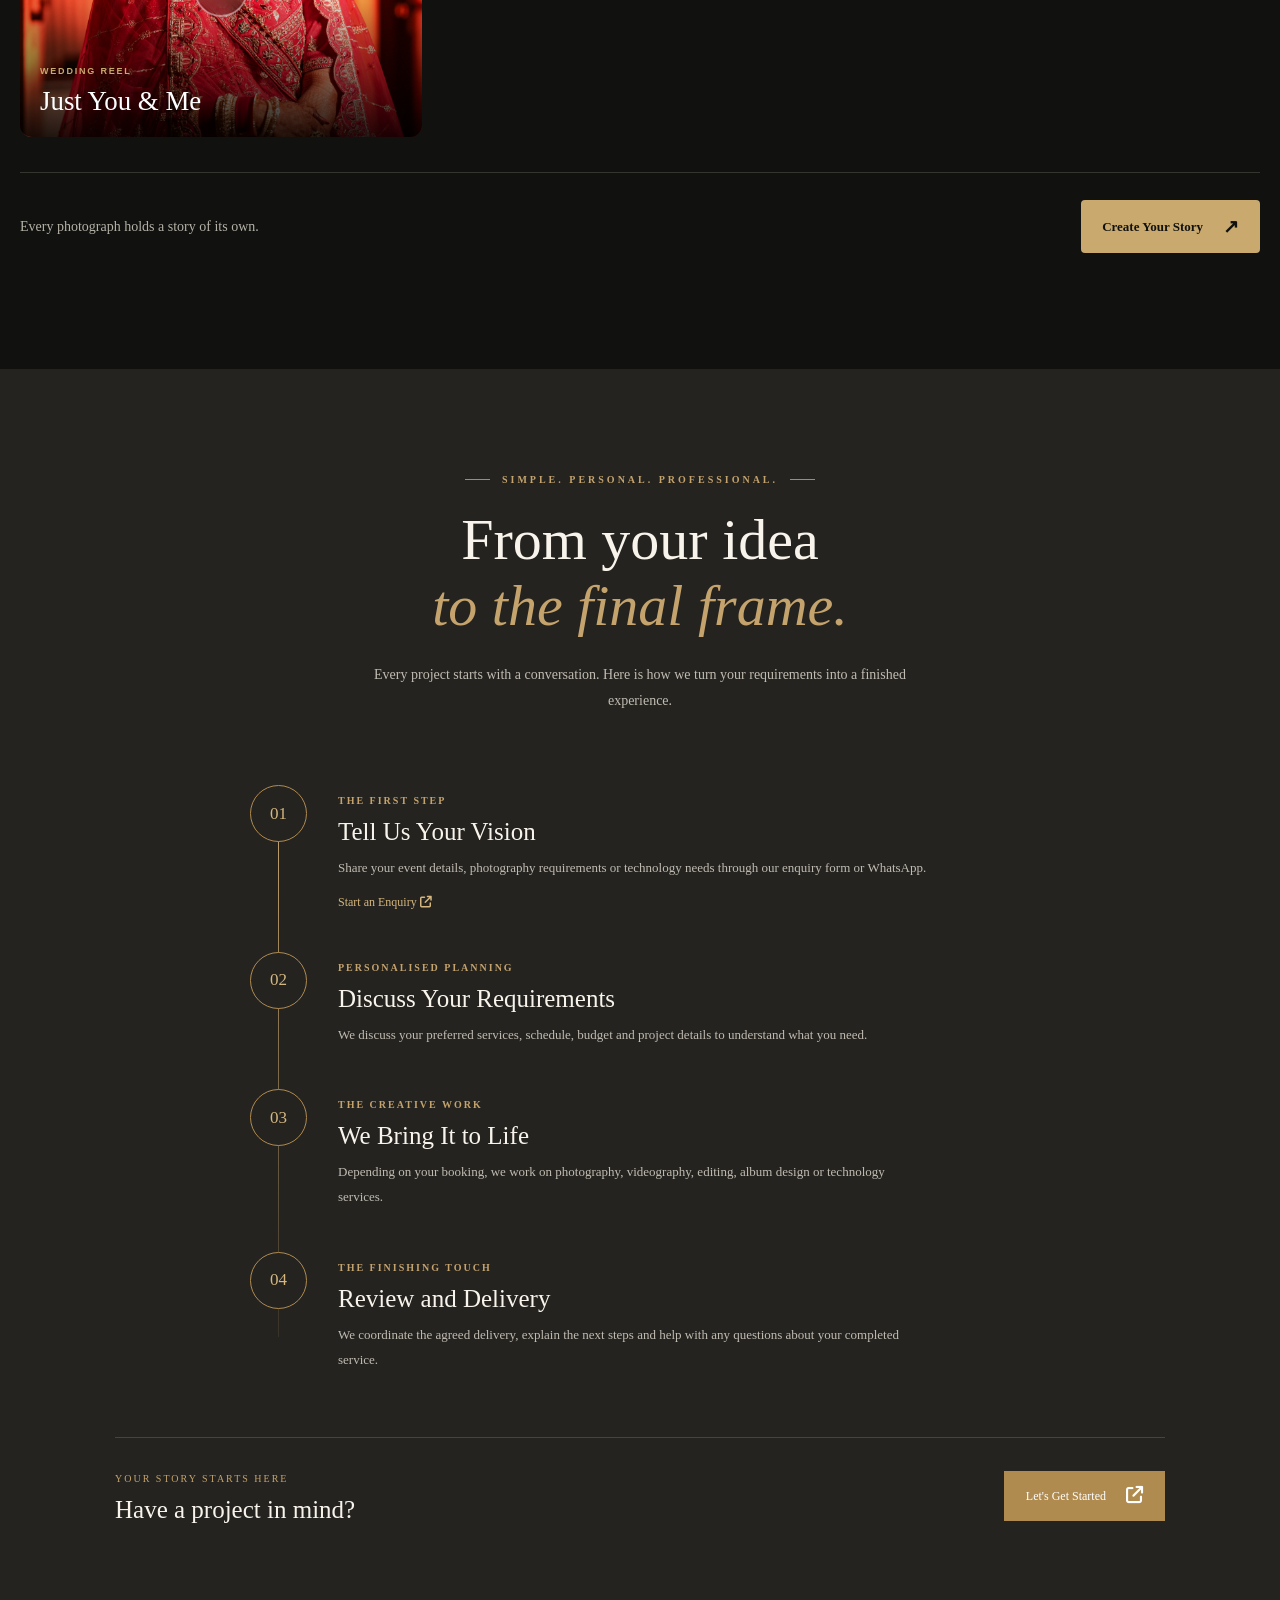
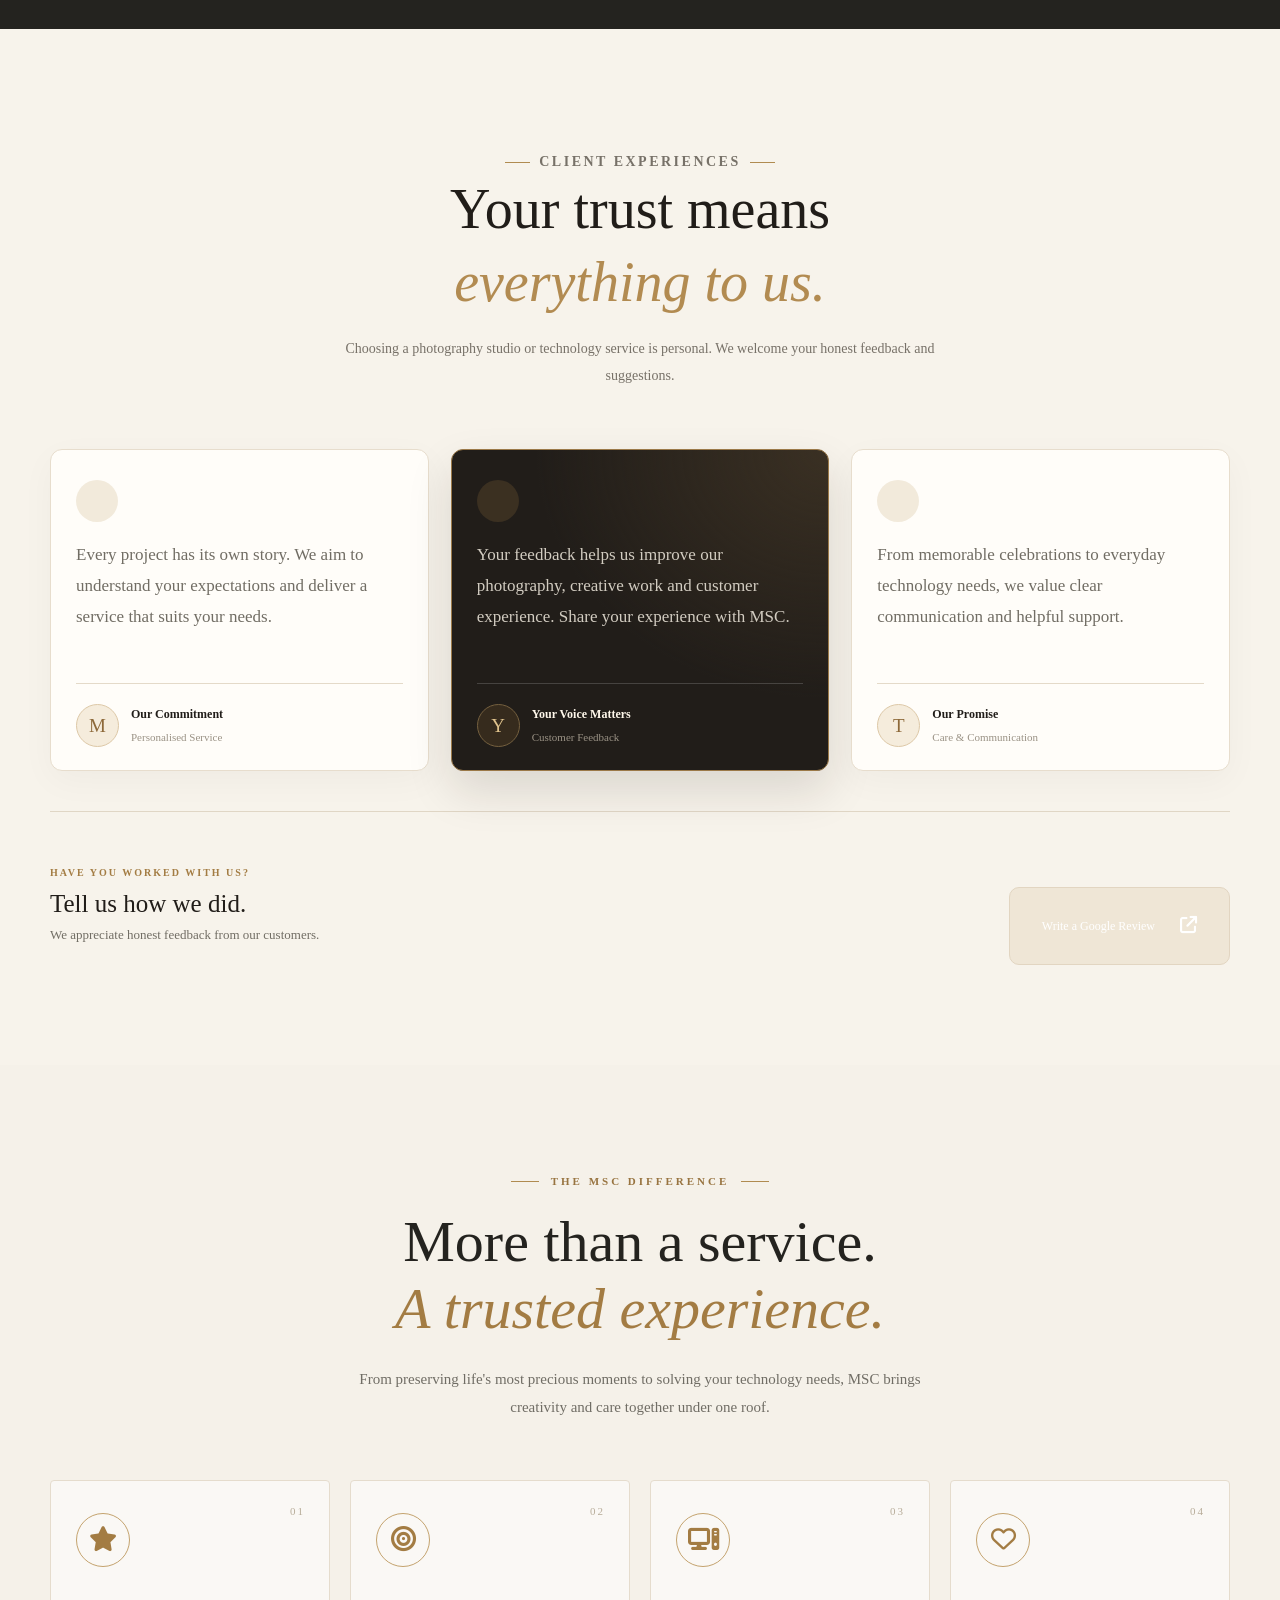
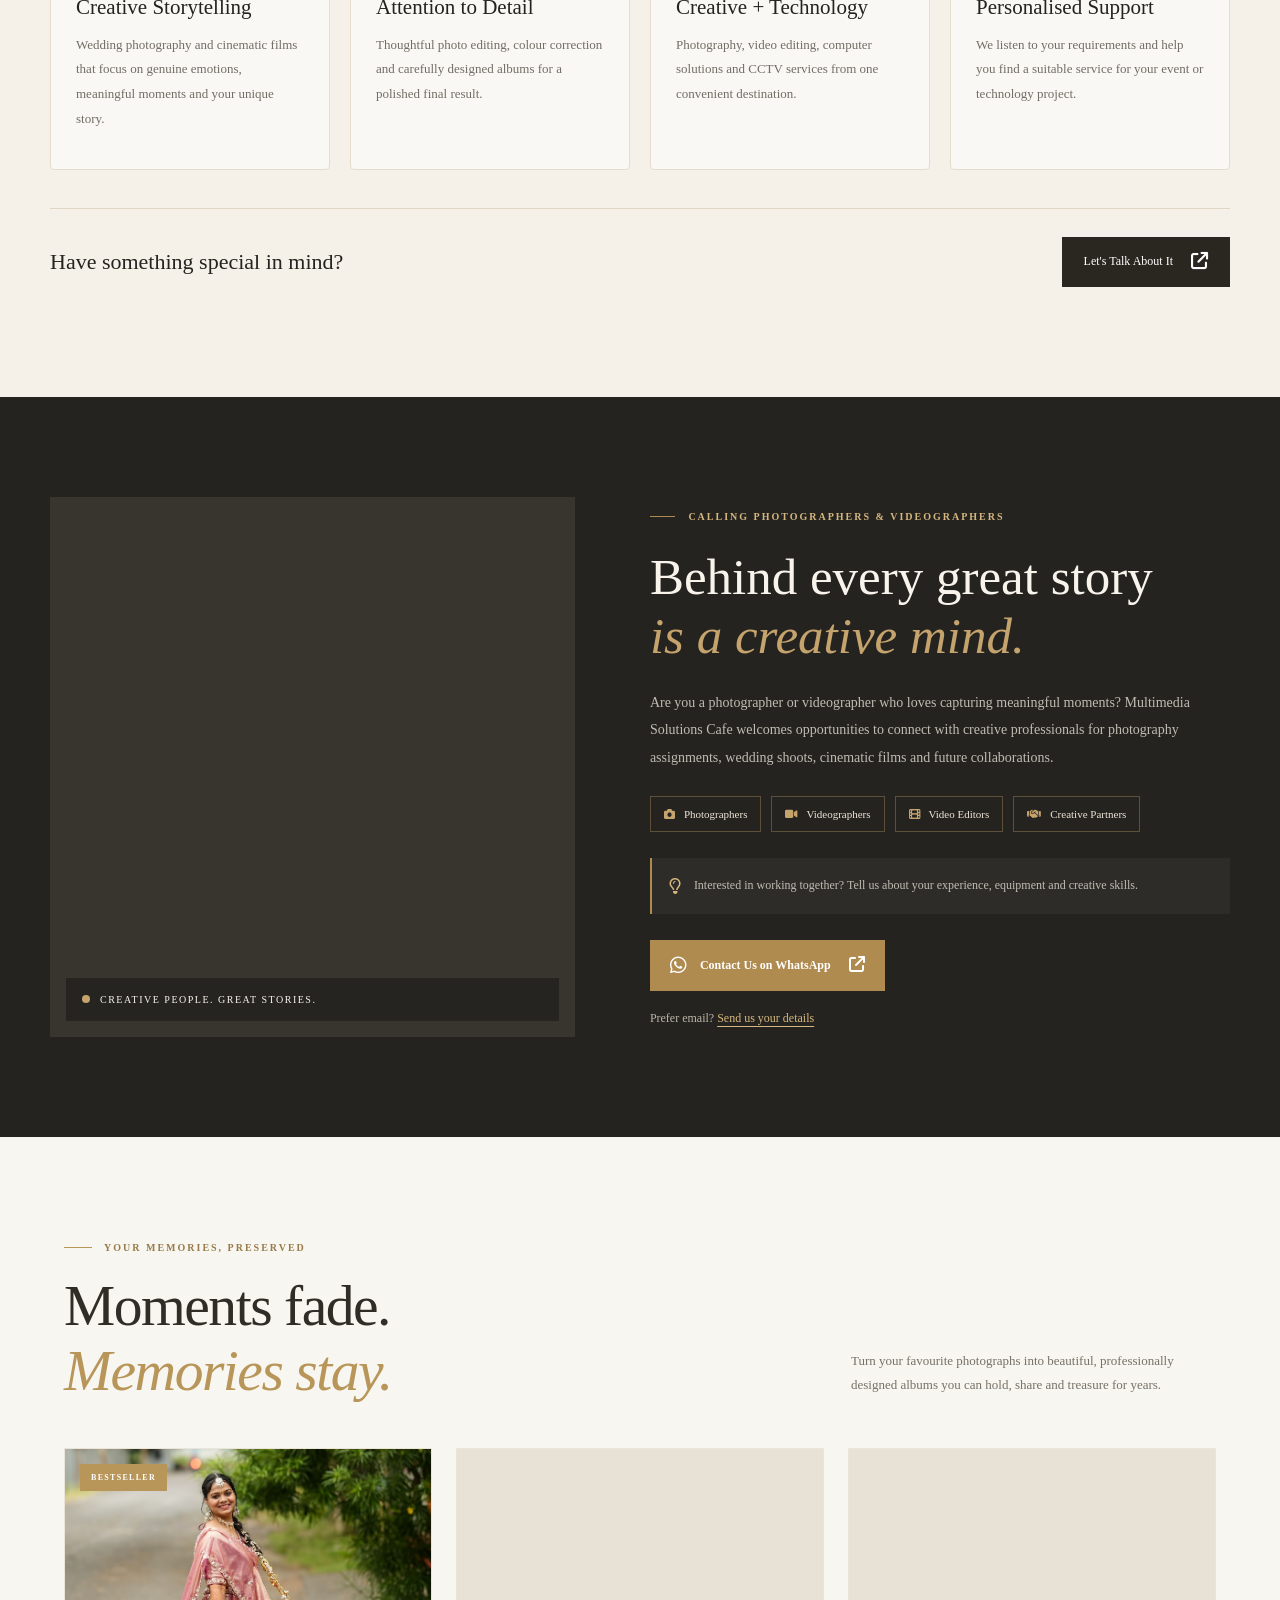
==== commit 8e05f2ef: "Add files via upload" ====
--- a/index.html
+++ b/index.html
@@ -3,7 +3,6 @@
 <html lang="en">
   <head>
     <meta charset="utf-8" />
-    <meta name="google-site-verification" content="TvOBqIIzu8w_-n4ikBBqPh72GK8ok-n64vjU23_c6_Q" />
     <meta content="width=device-width, initial-scale=1.0" name="viewport" />
     <title>
       Wedding Photography in Bihar &amp; Jharkhand | Multimedia Solutions Cafe
@@ -220,6 +219,8 @@
           <a class="msc-nav-link" href="#services">Services</a>
           <a class="msc-nav-link" href="#portfolio">Portfolio</a>
           <a class="msc-nav-link" href="#albums">Memory Albums</a>
+          <a class="msc-nav-link" href="eAlbum.html">E-Album</a>
+          <a class="msc-nav-link" href="#web-invitation"> Web Invitation </a>
           <a class="msc-nav-link" href="store.html">Store</a>
           <!-- Mobile Book Now -->
           <a class="msc-book-btn mobile-book-btn" href="#wedding-enquiry">
@@ -2105,6 +2106,201 @@
       </div>
     </section>
     <!-- END MSC MEMORY ALBUMS -->
+
+    <section class="msc-ealbum" id="e-album">
+      <div class="msc-ealbum-container">
+        <div class="msc-ealbum-content">
+          <span class="msc-ealbum-label">
+            <span></span> INTRODUCING MSC E-ALBUM
+          </span>
+
+          <h2>
+            Every Memory.<br />
+            <em>One Beautiful Link.</em>
+          </h2>
+
+          <p class="msc-ealbum-description">
+            Your wedding memories deserve to be shared with everyone. No need to
+            print multiple albums for relatives. Get your own digital wedding
+            album and share every beautiful moment with just one link.
+          </p>
+
+          <div class="msc-ealbum-features">
+            <div>
+              <i class="fa-solid fa-link"></i>
+              <span>One Link Sharing</span>
+            </div>
+            <div>
+              <i class="fa-solid fa-mobile-screen-button"></i>
+              <span>Mobile Friendly</span>
+            </div>
+            <div>
+              <i class="fa-solid fa-lock"></i>
+              <span>Private Gallery Option</span>
+            </div>
+            <div>
+              <i class="fa-solid fa-images"></i>
+              <span>Beautiful Photo Gallery</span>
+            </div>
+          </div>
+
+          <div class="msc-ealbum-actions">
+            <a
+              href="https://wa.me/919006720572?text=Hello%20MSC%2C%20I%20am%20interested%20in%20your%20E-Album%20service."
+              target="_blank"
+              rel="noopener noreferrer"
+              class="msc-ealbum-btn"
+            >
+              Get Your E-Album
+              <i class="fa-solid fa-arrow-up-right-from-square"></i>
+            </a>
+
+            <a href="eAlbum.html" class="msc-ealbum-secondary">
+              Know More
+            </a>
+          </div>
+        </div>
+
+        <div class="msc-ealbum-visual">
+          <div class="msc-ealbum-top">
+            <span><i class="fa-solid fa-heart"></i> OUR WEDDING STORY</span>
+            <span>01 / 2026</span>
+          </div>
+
+          <div class="msc-ealbum-main-image">
+            <img
+              src="data/Couple-img.webp"
+              alt="Wedding couple digital album preview"
+              loading="lazy"
+            />
+            <div class="msc-ealbum-image-caption">
+              <span>THE BEGINNING OF FOREVER</span>
+              <h3>Two Souls, One Story.</h3>
+            </div>
+          </div>
+
+          <div class="msc-ealbum-photo-grid">
+            <img
+              src="data/DSC06370.jpg.jpeg"
+              alt="Wedding photography memory"
+              loading="lazy"
+            />
+            <img
+              src="data/Behind-img (3).jpg"
+              alt="Wedding couple photography"
+              loading="lazy"
+            />
+            <div class="msc-ealbum-more">
+              <img src="data/DSC06343.jpg.jpeg" alt="" />
+              <i class="fa-solid fa-images"></i>
+              <span>YOUR MEMORIES</span>
+            </div>
+          </div>
+
+          <div class="msc-ealbum-share">
+            <div>
+              <i class="fa-solid fa-share-nodes"></i>
+              <span>One link. Everyone together.</span>
+            </div>
+            <i class="fa-brands fa-whatsapp"></i>
+          </div>
+        </div>
+      </div>
+    </section>
+
+    <section class="msc-invitation" id="web-invitation">
+      <div class="msc-invitation-container">
+        <div class="msc-invitation-visual">
+          <div class="msc-invite-card">
+            <span class="msc-invite-top">TOGETHER WITH THEIR FAMILIES</span>
+
+            <div class="msc-invite-flower">❀</div>
+
+            <p class="msc-invite-small">REQUEST THE HONOUR OF YOUR PRESENCE</p>
+
+            <h2>Wedding<br /><em>Invitation</em></h2>
+
+            <div class="msc-invite-line"></div>
+
+            <p class="msc-invite-names">Rahul <span>&</span> Priya</p>
+
+            <p class="msc-invite-date">20 · DECEMBER · 2026</p>
+
+            <p class="msc-invite-venue">YOU ARE CORDIALLY INVITED</p>
+
+            <div class="msc-invite-flower bottom">❀</div>
+          </div>
+
+          <div class="msc-invite-tag">
+            <i class="fa-solid fa-mobile-screen"></i>
+            Digital Wedding Invitation
+          </div>
+        </div>
+
+        <div class="msc-invitation-content">
+          <span class="msc-invitation-label">
+            <span></span> INTRODUCING MSC WEB INVITATION
+          </span>
+
+          <h2>
+            Your Invitation,<br />
+            <em>Reimagined Digitally.</em>
+          </h2>
+
+          <p>
+            Make your special day even more memorable with a beautiful digital
+            wedding invitation. Replace traditional invitation sharing with an
+            elegant personalized web invitation that you can share with everyone
+            through a single link.
+          </p>
+
+          <div class="msc-invitation-features">
+            <div>
+              <i class="fa-solid fa-palette"></i>
+              <span>Beautiful Custom Designs</span>
+            </div>
+
+            <div>
+              <i class="fa-solid fa-calendar-days"></i>
+              <span>Wedding Date & Events</span>
+            </div>
+
+            <div>
+              <i class="fa-solid fa-location-dot"></i>
+              <span>Venue & Google Maps</span>
+            </div>
+
+            <div>
+              <i class="fa-solid fa-share-nodes"></i>
+              <span>Easy WhatsApp Sharing</span>
+            </div>
+
+            <div>
+              <i class="fa-solid fa-music"></i>
+              <span>Music & Animations</span>
+            </div>
+
+            <div>
+              <i class="fa-solid fa-mobile-screen"></i>
+              <span>Mobile Friendly</span>
+            </div>
+          </div>
+
+          <div class="msc-invitation-actions">
+            <a
+              href="https://wa.me/919006720572?text=Hello%20MSC%2C%20I%20want%20a%20custom%20Web%20Wedding%20Invitation."
+              target="_blank"
+              rel="noopener noreferrer"
+              class="msc-invitation-btn"
+            >
+              Create Your Invitation
+              <i class="fa-solid fa-arrow-up-right-from-square"></i>
+            </a>
+          </div>
+        </div>
+      </div>
+    </section>
+
     <!-- MSC WEDDING PRICING -->
     <section class="msc-wedding-pricing" id="wedding-packages">
       <div class="msc-wp-container">
